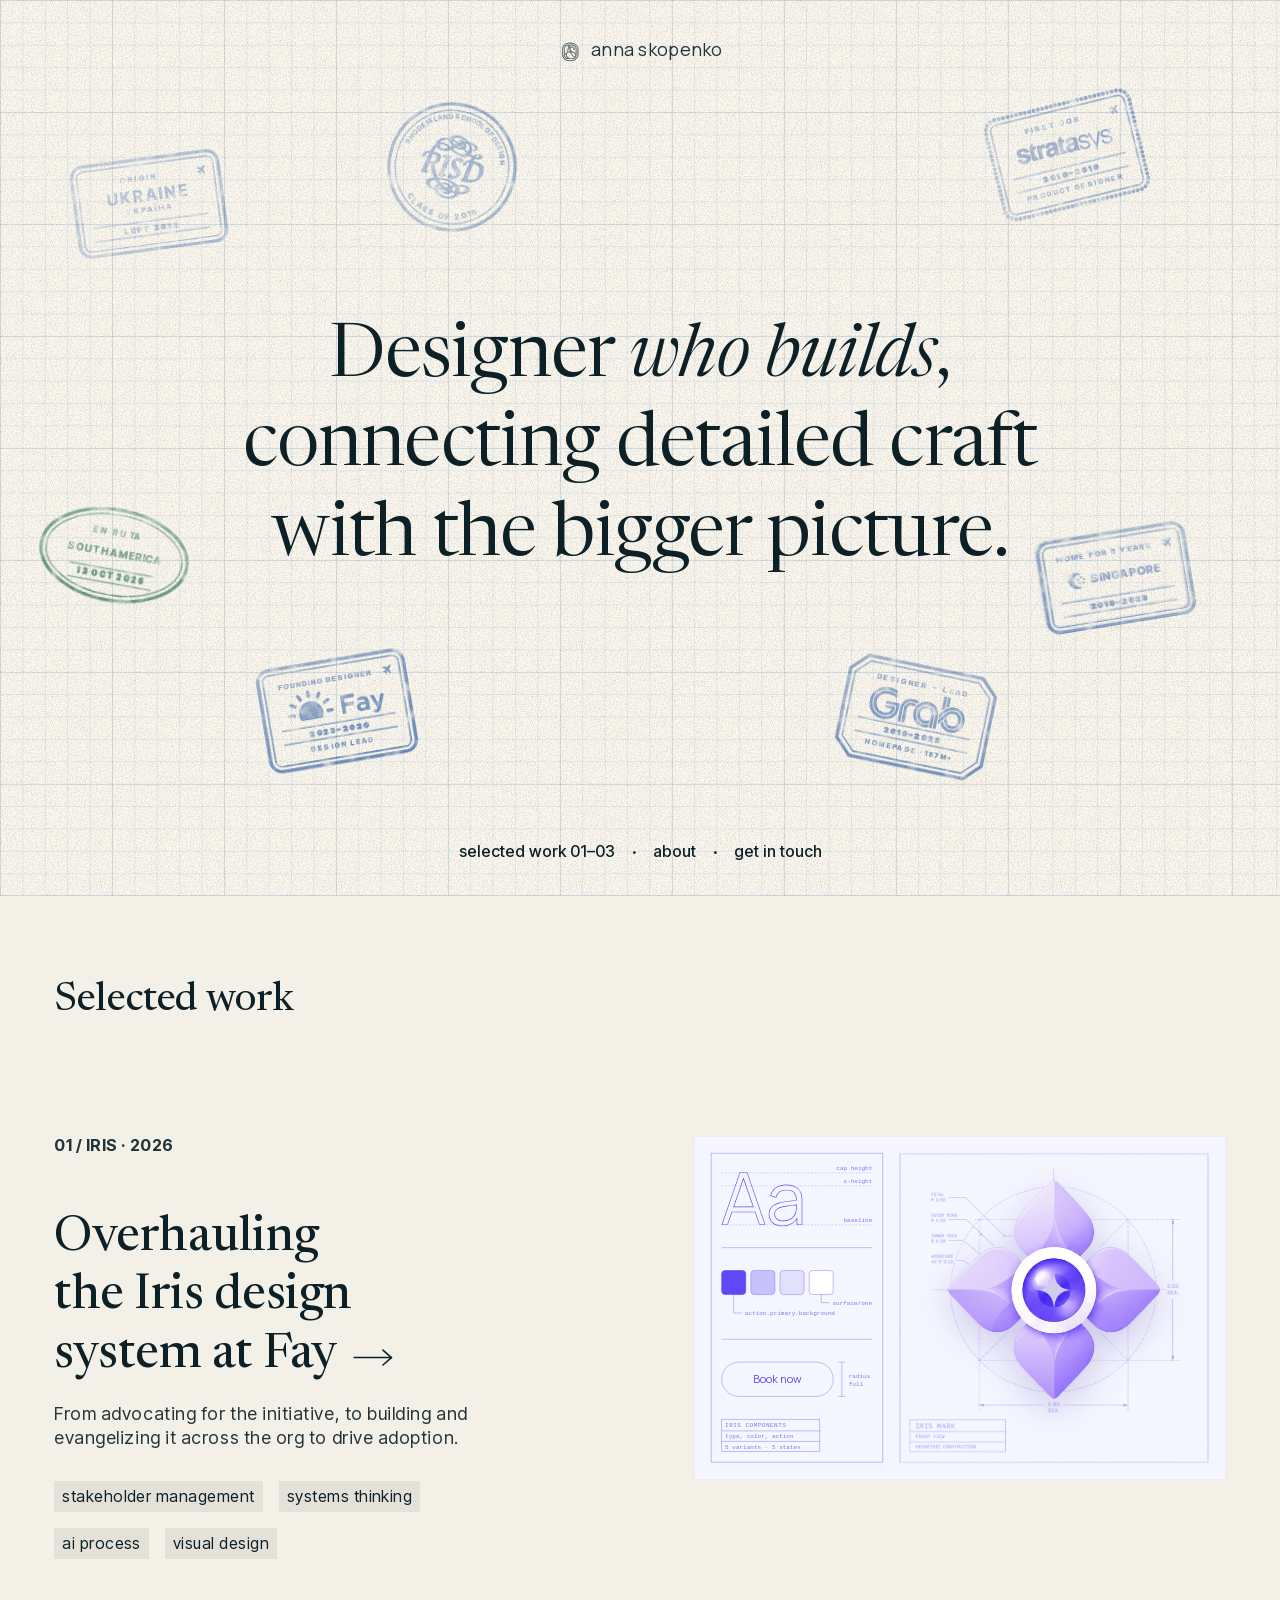
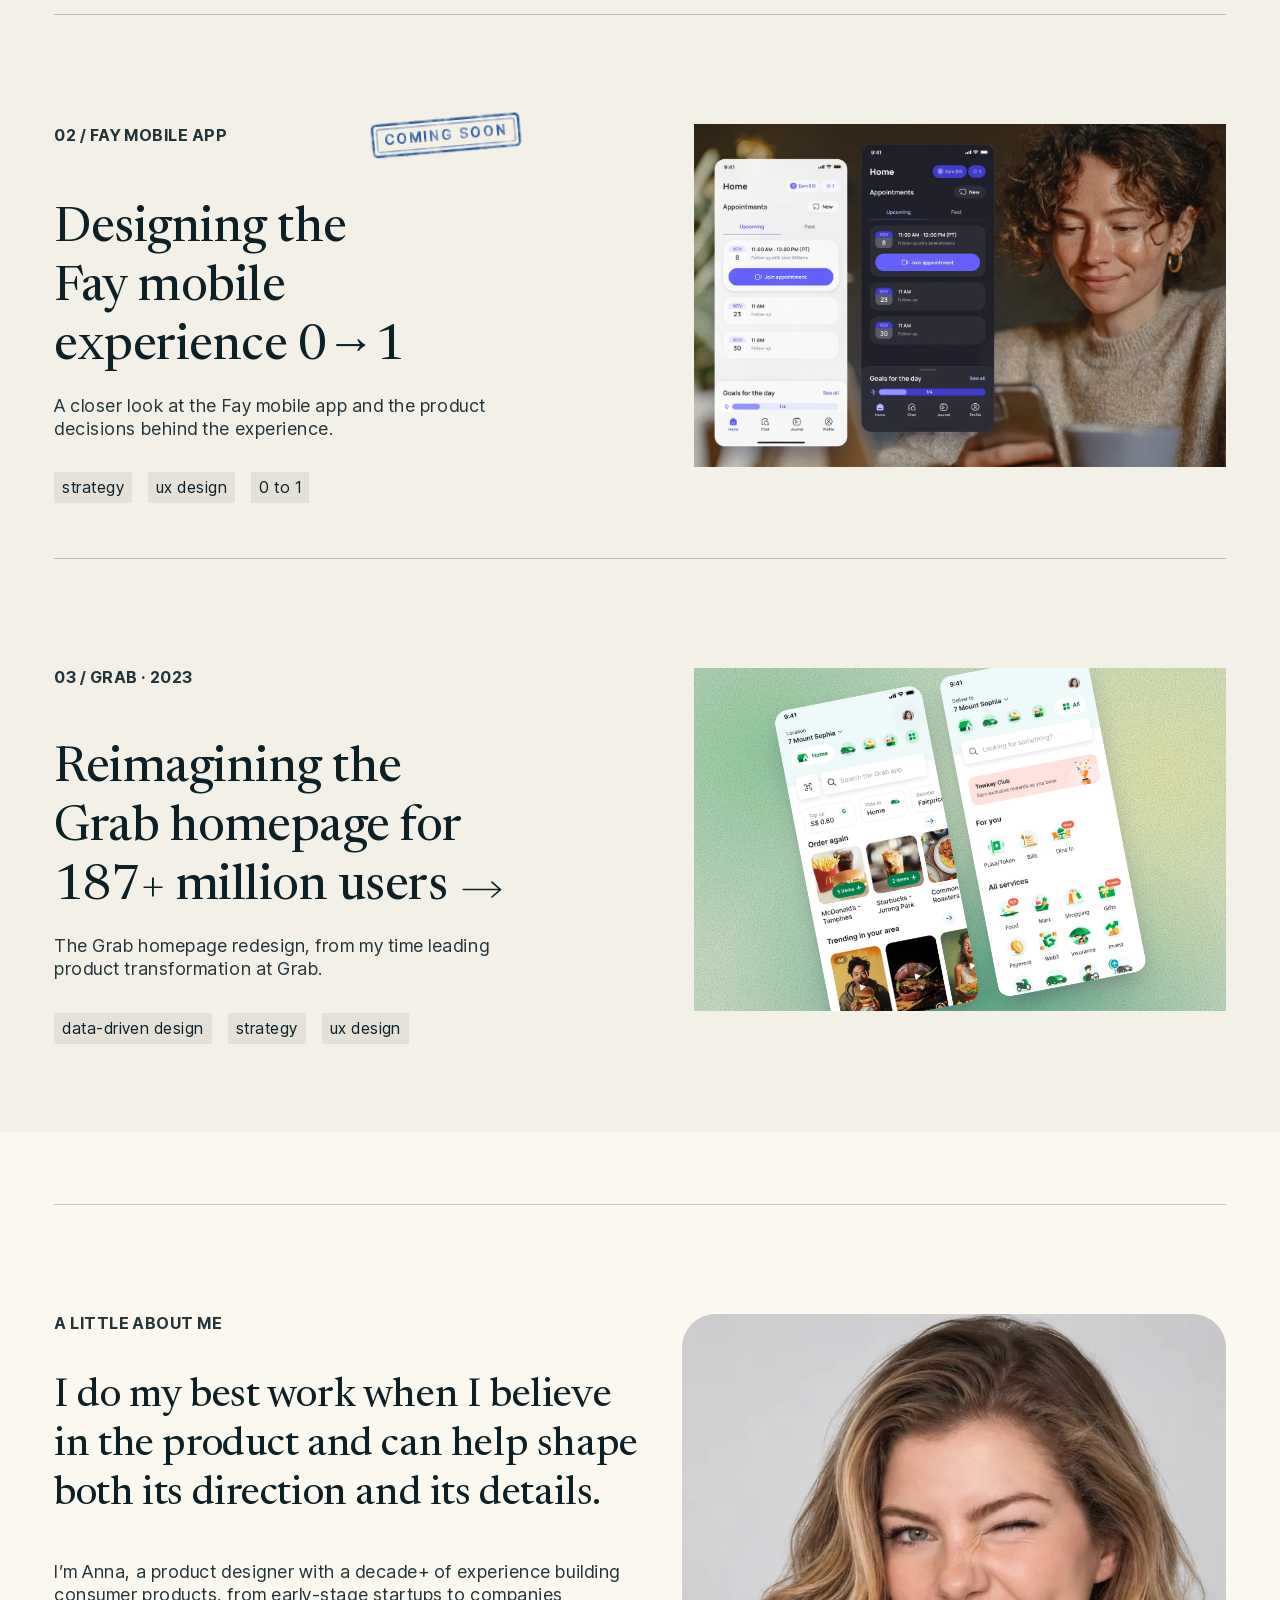
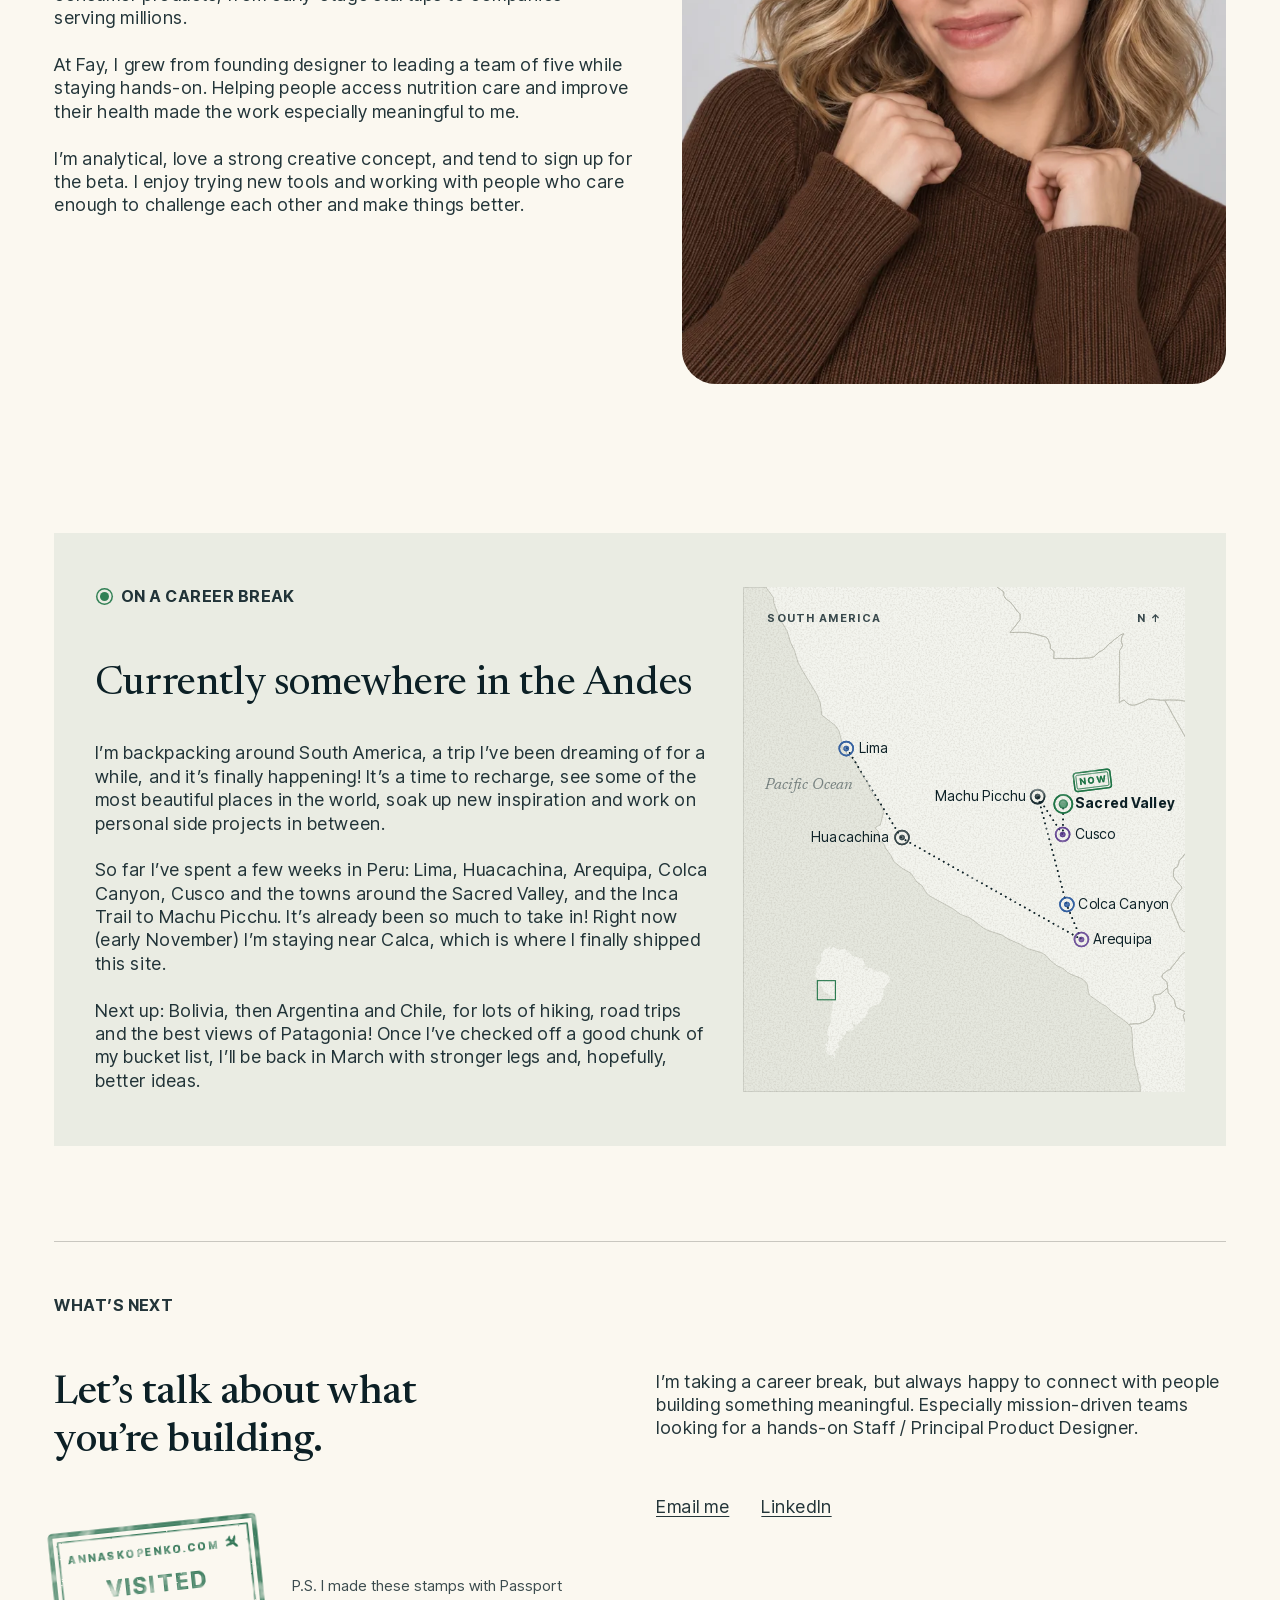
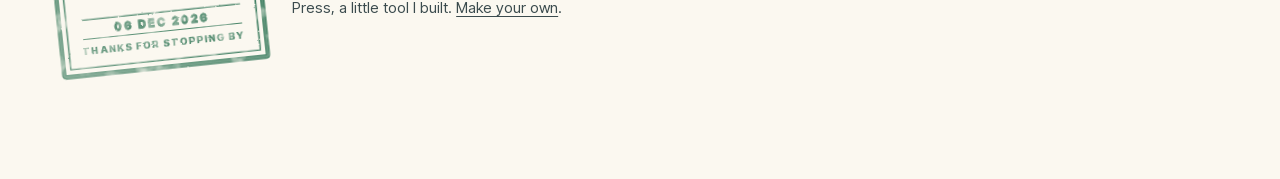
==== index.html @ 6eef1308 "Trip map: stamped stops and a NOW stamp Each stop is a ring-and-dot stamp in the stamp-pad inks, the" ====
<!doctype html>
<html lang="en">
<head>
  <meta charset="utf-8">
  <meta name="viewport" content="width=device-width, initial-scale=1">
  <title>Anna Skopenko — Designer who builds</title>
  <meta name="description" content="Anna Skopenko, a product designer who builds, connecting detailed craft with the bigger picture.">
  <link rel="canonical" href="https://annaskopenko.com/">
  <meta property="og:type" content="website">
  <meta property="og:url" content="https://annaskopenko.com/">
  <meta property="og:title" content="Anna Skopenko — Designer who builds">
  <meta property="og:description" content="Anna Skopenko, a product designer who builds, connecting detailed craft with the bigger picture.">
  <meta property="og:image" content="https://annaskopenko.com/og.png">
  <meta property="og:image:width" content="1200">
  <meta property="og:image:height" content="630">
  <meta property="og:image:alt" content="The headline “Designer who builds, connecting detailed craft with the bigger picture” on grid paper, surrounded by passport stamps.">
  <meta name="twitter:card" content="summary_large_image">
  <link rel="preload" href="fonts/newsreader-latin.woff2" as="font" type="font/woff2" crossorigin>
  <link rel="preload" href="fonts/newsreader-italic-latin.woff2" as="font" type="font/woff2" crossorigin>
  <link rel="preload" href="fonts/manrope-400-latin.woff2" as="font" type="font/woff2" crossorigin>
  <!-- Everything the hero's stamps and the wordmark need, asked for at once instead of one after another -->
  <link rel="preload" href="fonts/inter-tight-latin.woff2" as="font" type="font/woff2" crossorigin>
  <link rel="preload" href="fonts/inter-tight-cyrillic.woff2" as="font" type="font/woff2" crossorigin><!-- the Ukraine stamp lands first -->
  <link rel="modulepreload" href="journey.js">
  <link rel="modulepreload" href="stamp-render.js">
  <link rel="modulepreload" href="wordmark.js">
  <link rel="modulepreload" href="monogram.js">
  <link rel="modulepreload" href="ink.js">
  <link rel="preload" href="data/stamps.config.json" as="fetch" crossorigin>
  <link rel="preload" href="data/wordmark.config.json" as="fetch" crossorigin>
  <link rel="preload" href="assets/logos/risd.svg" as="fetch" crossorigin>
  <link rel="preload" href="assets/logos/stratasys.svg" as="fetch" crossorigin>
  <link rel="preload" href="assets/logos/grab.svg" as="fetch" crossorigin>
  <link rel="preload" href="assets/logos/fay.svg" as="fetch" crossorigin>
  <link rel="icon" href="favicon.svg" type="image/svg+xml">
  <link rel="stylesheet" href="styles.css">
</head>
<body>
  <a class="skip-link" href="#work">Skip to work</a>

  <div class="dock" data-dock inert>
    <div class="container dock-inner">
      <a class="dock-name" href="#top" data-wordmark="0.78">anna skopenko</a>
      <nav aria-label="Sections">
        <ul class="dock-nav">
          <li><a href="#work"><span class="dock-long">selected </span>work <span class="dock-count" data-count>01 / 03</span></a></li>
          <li><a href="#about">about</a></li>
          <li><a href="#contact">get in touch</a></li>
        </ul>
      </nav>
    </div>
  </div>

  <header class="hero" id="top" data-hero>
    <p class="hero-name" data-wordmark="1">anna skopenko</p>

    <h1 class="hero-headline">Designer <em>who builds</em>, connecting detailed craft with the bigger picture.</h1>

    <div class="stamps" role="group" aria-label="My journey so far"></div>

    <nav class="hero-nav" aria-label="Primary">
      <ul>
        <li><a href="#work">selected work 01–03</a></li>
        <li><a href="#about">about</a></li>
        <li><a href="#contact">get in touch</a></li>
      </ul>
    </nav>
  </header>

  <main>
    <section class="work container" id="work" aria-labelledby="work-title">
      <h2 class="display" id="work-title">Selected work</h2>

      <article class="case">
        <div class="case-meta">
          <div class="case-status">
            <p class="eyebrow">01 / Iris · 2026</p>          </div>
          <div class="case-body">
            <h3 class="display case-title"><a href="work/iris.html">Overhauling the Iris design system at Fay<svg class="case-arrow" viewBox="0 0 38 18" aria-hidden="true"><path class="case-arrow-shaft" d="M1 9h35"/><path class="case-arrow-head" d="M28 2l8 7-8 7"/></svg></a></h3>
            <p class="lede">From advocating for the initiative, to building and evangelizing it across the org to drive adoption.</p>
            <ul class="tags">
              <li class="tag">stakeholder management</li>
              <li class="tag">systems thinking</li>
              <li class="tag">ai process</li>
              <li class="tag">visual design</li>
            </ul>
          </div>
        </div>
        <div class="case-media case-media--iris">
          <svg class="iris-sheet-left" viewBox="0 0 620 400" aria-hidden="true">
            <rect class="l" x="20" y="20" width="200" height="360"/>
            <text class="aa" x="31.25" y="103.5">Aa</text>
            <path class="d" d="M32.25 43H207.75M32.25 58.1H207.75M32.25 103.5H207.75"/>
            <text class="n" x="207.75" y="40" text-anchor="end">cap height</text>
            <text class="n" x="207.75" y="55.1" text-anchor="end">x-height</text>
            <text class="n" x="207.75" y="100.5" text-anchor="end">baseline</text>
            <path class="l" d="M32.25 130.12H207.75"/>
            <rect class="l fill" x="32.25" y="156.74" width="28" height="28" rx="4"/>
            <rect class="l t2" x="66.25" y="156.74" width="28" height="28" rx="4"/>
            <rect class="l t3" x="100.25" y="156.74" width="28" height="28" rx="4"/>
            <rect class="l paper" x="134.25" y="156.74" width="28" height="28" rx="4"/>
            <path class="l" d="M46.25 184.74V206.24H56.25M148.25 184.74V194.24H158.25"/>
            <text class="n" x="161.25" y="196.74">surface/one</text>
            <text class="n" x="59.25" y="208.74">action.primary.background</text>
            <path class="l" d="M32.25 236.86H207.75"/>
            <rect class="l" x="32.25" y="263.48" width="130.0" height="40" rx="20"/>
            <text class="b" x="97.25" y="287.98" text-anchor="middle">Book now</text>
            <path class="l" d="M168.25 263.48h8M168.25 303.48h8M172.25 263.48v40"/>
            <text class="n" x="180.25" y="281.48">radius</text>
            <text class="n" x="180.25" y="291.48">full</text>
            <rect class="l" x="32.25" y="330.08" width="114.31" height="37.67"/>
            <path class="l" d="M32.25 343.63h114.31M32.25 355.88h114.31"/>
            <text class="n cap" x="36.25" y="339.43">Iris components</text>
            <text class="n" x="36.25" y="352.38">type, color, action</text>
            <text class="n" x="36.25" y="364.25">5 variants · 5 states</text>
          </svg>
          <div class="iris-sheet">
            <div class="iris-blueprint"></div>
            <img class="iris-mark" src="assets/work/iris-mark-3d.webp" alt="The Iris mark on its construction drawing, beside a sheet of its type, tokens and button" loading="lazy">
          </div>
        </div>
      </article>

      <article class="case">
        <div class="case-meta">
          <div class="case-status">
            <p class="eyebrow">02 / Fay mobile app</p>
            <svg class="soon" viewBox="0 0 250 58" role="img" aria-label="Coming soon"><g filter="url(#ink-1)" fill="none" stroke="currentColor"><rect x="3" y="3" width="244" height="52" rx="6" stroke-width="4"/><rect x="10" y="10" width="230" height="38" rx="3" stroke-width="1.4"/><text x="125" y="37" text-anchor="middle" fill="currentColor" stroke="none">COMING SOON</text></g></svg>
          </div>
          <div class="case-body">
            <h3 class="display case-title">Designing the Fay mobile experience 0→1</h3>
            <p class="lede">A closer look at the Fay mobile app and the product decisions behind the experience.</p>
            <ul class="tags">
              <li class="tag">strategy</li>
              <li class="tag">ux design</li>
              <li class="tag">0 to 1</li>
            </ul>
          </div>
        </div>
        <div class="case-media case-media--fay">
          <img class="tile-photo" src="assets/work/fay-thumb.webp" width="1480" height="955" alt="Fay's home screen in light and dark mode, beside a woman smiling at her phone" loading="lazy">
        </div>
      </article>

      <article class="case">
        <div class="case-meta">
          <div class="case-status">
            <p class="eyebrow">03 / Grab · 2023</p>          </div>
          <div class="case-body">
            <h3 class="display case-title"><a href="work/grab.html">Reimagining the Grab homepage for 187+ million&nbsp;users<svg class="case-arrow" viewBox="0 0 38 18" aria-hidden="true"><path class="case-arrow-shaft" d="M1 9h35"/><path class="case-arrow-head" d="M28 2l8 7-8 7"/></svg></a></h3>
            <p class="lede">The Grab homepage redesign, from my time leading product transformation at Grab.</p>
            <ul class="tags">
              <li class="tag">data-driven design</li>
              <li class="tag">strategy</li>
              <li class="tag">ux design</li>
            </ul>
          </div>
        </div>
        <a class="case-media case-media--grab" href="work/grab.html" tabindex="-1" aria-hidden="true">
          <div class="tile-phones">
            <img class="tile-phone" src="assets/work/grab-1.webp" alt="" loading="lazy">
            <img class="tile-phone" src="assets/work/grab-2.webp" alt="" loading="lazy">
          </div>
        </a>
      </article>
    </section>

    <section class="about container" id="about" aria-labelledby="about-title">
      <div class="about-intro">
        <div class="about-copy">
          <p class="eyebrow">A little about me</p>
          <h2 class="display" id="about-title">I do my best work when I believe in the product and can help shape both its direction and its details.</h2>
          <div class="lede">
            <p>I’m Anna, a product designer with a decade+ of experience building consumer products, from early-stage startups to companies serving millions.</p>
            <p>At Fay, I grew from founding designer to leading a team of five while staying hands-on. Helping people access nutrition care and improve their health made the work especially meaningful to me.</p>
            <p>I’m analytical, love a strong creative concept, and tend to sign up for the beta. I enjoy trying new tools and working with people who care enough to challenge each other and make things better.</p>
          </div>
        </div>
        <div class="portrait"><img src="assets/work/portrait.webp" alt="Anna Skopenko" loading="lazy"></div>
      </div>

      <div class="away">
        <div class="away-copy">
          <p class="eyebrow eyebrow--status">On a career break</p>
          <div class="case-body">
            <h2 class="display">Currently somewhere in the Andes</h2>
            <div class="lede">
              <p>I’m backpacking around South America, a trip I’ve been dreaming of for a while, and it’s finally happening! It’s a time to recharge, see some of the most beautiful places in the world, soak up new inspiration and work on personal side projects in between.</p>
              <p>So far I’ve spent a few weeks in Peru: Lima, Huacachina, Arequipa, Colca Canyon, Cusco and the towns around the Sacred Valley, and the Inca Trail to Machu Picchu. It’s already been so much to take in! Right now (early November) I’m staying near Calca, which is where I finally shipped this site.</p>
              <p>Next up: Bolivia, then Argentina and Chile, for lots of hiking, road trips and the best views of Patagonia! Once I’ve checked off a good chunk of my bucket list, I’ll be back in March with stronger legs and, hopefully, better ideas.</p>
            </div>
          </div>
        </div>
        <div class="away-map-wrap">
        <p class="map-header" aria-hidden="true"><span>South America</span><span>N ↑</span></p>
        <!-- map -->
        <svg class="away-map" viewBox="0 0 442 470" preserveAspectRatio="xMidYMid slice" role="img" aria-label="Map of southern Peru showing the route so far: Lima, Huacachina, Arequipa, Colca Canyon, Machu Picchu, Cusco, Sacred Valley. Sacred Valley is the current stop.">
          <defs><filter id="map-ink" x="-8%" y="-8%" width="116%" height="116%" color-interpolation-filters="sRGB">
            <feTurbulence type="fractalNoise" baseFrequency="0.9" numOctaves="2" seed="7" result="grain"/>
            <feDisplacementMap in="SourceGraphic" in2="grain" scale="0.88" xChannelSelector="R" yChannelSelector="G" result="rough"/>
            <feMorphology in="rough" operator="erode" radius="0.8" result="inner"/>
            <feComposite in="rough" in2="inner" operator="out" result="rim"/>
            <feComponentTransfer in="rough" result="body"><feFuncA type="linear" slope="0.82"/></feComponentTransfer>
            <feMerge result="inked"><feMergeNode in="body"/><feMergeNode in="rim"/></feMerge>
            <feTurbulence type="fractalNoise" baseFrequency="0.05" numOctaves="3" seed="31" result="blotch"/>
            <feComponentTransfer in="blotch" result="coverage"><feFuncA type="linear" slope="-1.72" intercept="1.92"/></feComponentTransfer>
            <feComposite in="inked" in2="coverage" operator="in"/>
          </filter></defs>
          <path class="map-land" d="M392.4 -169.1L287.7 -137.5L266.7 -78.0L265.2 -75.6L262.6 -74.0L259.3 -73.5L252.3 -69.2L244.6 -63.0L242.0 -60.1L241.3 -57.3L240.2 -52.9L240.7 -50.7L242.0 -49.1L243.5 -45.4L243.6 -43.5L242.4 -42.4L240.2 -42.2L238.3 -41.9L236.7 -40.9L235.3 -41.2L233.9 -40.7L233.9 -39.1L234.3 -37.3L234.2 -35.5L233.2 -34.3L232.5 -33.5L233.2 -32.2L234.6 -31.2L236.6 -29.4L239.6 -26.0L241.7 -25.4L243.6 -24.2L243.8 -22.3L243.2 -20.4L241.5 -19.6L241.3 -17.9L243.6 -15.9L245.0 -14.5L246.6 -12.3L247.9 -9.4L247.9 -7.5L249.5 -5.1L250.3 -3.1L250.3 -1.2L252.7 0.7L254.9 2.2L256.3 3.4L257.9 4.3L258.1 5.7L258.0 7.8L260.2 11.4L264.2 14.1L267.3 18.0L269.3 20.8L273.1 25.3L273.3 30.4L268.6 36.4L263.8 42.4L271.6 42.2L279.5 42.3L287.8 44.0L293.4 45.6L296.7 46.4L299.1 48.3L300.2 51.2L301.3 53.6L301.4 57.2L304.9 60.0L304.7 62.7L304.5 66.6L306.1 66.6L316.2 66.6L327.3 66.6L337.9 65.9L341.9 65.0L346.8 60.4L349.8 59.0L352.6 56.8L356.0 52.9L358.7 51.1L361.0 48.9L364.3 46.7L365.8 45.1L366.9 44.5L369.6 43.4L368.4 45.6L367.6 47.8L367.3 50.9L368.6 54.3L367.5 56.9L365.8 59.2L365.8 65.2L365.8 73.8L365.8 81.2L365.6 90.3L365.6 100.8L365.6 107.7L367.5 106.3L369.9 105.1L373.2 108.3L375.5 109.7L377.4 109.9L379.6 109.9L382.3 109.2L388.4 106.6L392.6 104.3L397.4 104.5L404.0 105.4L407.7 105.3L412.7 114.2L416.2 120.6L420.4 128.0L423.8 134.0L428.8 143.0L433.3 150.8L437.8 159.2L443.1 168.6L441.5 171.0L440.1 172.9L440.2 176.2L438.1 177.9L435.9 179.0L433.3 181.6L431.5 184.1L431.4 187.4L431.8 204.6L431.4 209.3L430.0 213.2L428.5 215.3L427.7 216.9L429.8 220.8L431.7 228.8L433.1 230.4L435.0 233.6L435.8 236.8L435.4 237.9L431.8 239.4L430.5 240.7L430.1 245.2L428.5 246.8L426.0 249.1L424.3 251.5L422.8 253.2L421.4 254.2L420.7 257.2L419.7 260.3L416.4 262.3L415.9 266.0L415.9 269.2L417.6 272.2L423.3 278.8L423.8 280.3L420.5 284.3L418.7 287.0L414.1 295.3L414.0 296.8L415.1 300.7L422.1 317.6L423.3 319.0L425.4 320.6L428.8 320.4L434.1 322.2L436.7 324.3L436.9 325.4L436.4 326.0L433.5 327.4L430.4 329.2L429.4 331.0L429.1 333.7L429.8 337.7L428.5 339.1L425.4 340.7L422.8 342.9L420.1 346.7L415.5 352.5L414.0 354.0L413.3 356.0L410.7 356.6L405.9 360.5L405.2 362.5L405.9 364.4L408.3 366.0L410.0 368.3L410.4 371.2L410.4 373.0L407.4 375.8L403.6 378.9L398.7 379.5L396.9 381.1L397.3 384.4L398.8 389.1L398.8 392.8L397.4 397.1L394.0 401.7L388.7 404.8L383.7 406.5L379.9 406.5L376.0 406.8L374.4 407.3L371.6 404.6L358.6 395.3L353.7 390.4L349.2 388.1L338.0 380.2L336.9 377.7L335.6 369.6L334.1 367.3L330.4 364.4L320.6 360.5L317.0 358.5L313.1 355.0L307.4 352.5L301.1 347.3L297.4 343.1L293.3 340.4L280.3 336.6L273.8 332.8L261.7 327.4L256.3 323.9L243.3 319.7L239.5 317.8L226.6 308.0L217.8 304.7L210.5 299.3L188.7 287.5L185.2 283.7L182.0 278.0L177.1 274.5L171.7 266.5L163.6 261.9L155.8 255.7L153.0 250.0L147.9 242.9L146.3 239.0L141.7 235.3L141.4 227.7L138.3 224.2L140.6 222.5L143.0 221.7L146.0 210.0L144.3 204.2L136.3 193.4L133.3 188.3L131.1 181.7L128.0 177.8L123.2 169.6L120.2 162.4L113.7 157.0L112.0 155.1L111.0 152.4L107.5 150.6L107.3 145.0L104.9 134.4L101.3 129.0L88.5 119.1L88.2 115.1L87.2 108.1L84.4 100.6L70.2 77.1L66.5 70.0L63.0 58.6L59.8 52.2L56.2 40.7L51.0 32.0L47.6 24.4L44.0 14.9L43.7 9.9L37.3 1.2L33.8 -6.7L27.9 -13.4L21.9 -18.5L19.3 -22.0L11.0 -39.1L9.9 -44.1L4.1 -53.4L-1.6 -60.2L-5.1 -65.6L-9.7 -70.5L-44.6 -102.7L-13.0 -182.6L16.3 -147.4L58.1 -192.0L163.4 -271.6L187.4 -340.1L249.3 -284.9L309.7 -247.2L385.1 -225.1ZM374.4 407.3L376.0 406.8L379.9 406.5L383.7 406.5L388.7 404.8L394.0 401.7L397.4 397.1L398.8 392.8L398.8 389.1L397.3 384.4L396.9 381.1L398.7 379.5L403.6 378.9L407.4 375.8L410.4 373.0L411.1 377.7L416.6 383.9L418.3 390.9L419.5 391.8L427.0 395.3L427.1 396.1L426.0 397.4L425.0 399.1L425.7 401.5L427.0 404.8L427.5 407.8L428.3 410.9L429.1 415.7L429.7 420.0L431.5 426.4L431.9 430.4L431.9 432.8L433.4 435.1L436.2 437.9L440.2 440.7L443.4 444.0L445.7 446.2L448.7 448.0L450.8 449.7L451.6 450.8L451.9 451.7L451.1 452.7L447.5 457.0L442.6 463.5L442.6 464.3L447.4 469.0L448.1 471.0L448.1 473.6L446.5 476.8L441.5 477.7L440.4 478.6L440.2 479.7L441.4 481.0L441.2 484.2L443.1 487.6L442.1 488.7L440.2 490.4L440.2 492.0L440.8 493.6L442.8 495.1L450.5 500.0L451.1 500.6L450.9 501.1L448.0 504.3L447.6 506.3L447.8 509.7L448.2 511.8L449.2 512.6L453.1 513.7L457.9 521.1L462.5 528.0L462.5 534.1L462.9 541.0L465.9 546.5L502.2 590.2L450.1 709.5L413.4 809.6L377.3 920.3L390.1 1001.3L377.6 1084.6L343.8 1163.1L331.2 1271.4L316.1 1348.9L315.5 1432.5L319.2 1493.5L315.5 1586.2L253.0 1675.9L299.8 1750.6L400.4 1802.9L315.7 1843.4L293.8 1815.5L262.6 1811.2L246.4 1785.4L292.4 1772.6L227.6 1749.4L247.8 1726.2L234.3 1684.0L227.3 1639.5L217.5 1614.4L212.2 1573.3L190.2 1532.0L235.3 1539.2L274.4 1513.3L281.1 1394.3L274.0 1353.9L253.7 1211.9L312.1 1058.7L331.8 836.7L370.9 643.7L385.8 541.9L387.6 535.9L387.9 530.4L387.6 526.1L383.3 504.6L383.3 496.6L385.1 484.3L385.1 467.0L384.9 462.9L383.2 459.1L382.7 454.0L380.1 445.0L377.7 427.1L377.7 417.5L376.7 409.5L374.4 407.3ZM514.9 -392.1L609.6 -401.5L619.9 -484.8L674.1 -489.0L759.1 -554.2L797.8 -514.8L800.5 -417.4L857.6 -406.0L925.1 -420.9L981.0 -445.9L1037.8 -435.8L1099.9 -483.2L1165.5 -416.9L1107.0 -288.2L1173.4 -263.6L1246.9 -292.0L1310.2 -310.3L1398.1 -266.9L1417.5 -237.6L1595.6 -217.3L1783.3 -56.1L1691.8 110.0L1618.6 203.9L1594.0 403.5L1501.3 591.2L1407.0 597.7L1255.0 696.2L1239.5 763.3L1104.7 957.6L1132.3 884.9L1074.2 1016.9L1016.4 959.3L941.8 912.6L945.2 823.2L998.9 782.4L1020.5 701.5L982.3 638.3L949.6 569.2L867.3 558.6L866.3 496.3L886.7 402.0L778.7 300.8L704.4 198.8L597.8 150.5L576.8 76.7L520.7 65.4L505.6 77.4L502.5 79.1L498.9 79.3L496.8 81.0L493.5 82.3L486.9 87.1L483.5 90.9L481.3 94.3L478.8 94.4L476.9 93.5L470.6 93.9L467.5 95.2L464.1 98.5L459.8 104.5L457.9 106.2L454.5 108.1L450.5 109.5L445.7 111.7L443.4 111.9L441.5 112.2L439.8 111.3L439.2 109.0L436.7 107.7L430.7 107.0L421.7 105.4L412.4 105.1L407.7 105.3L404.0 105.4L397.4 104.5L392.6 104.3L388.4 106.6L382.3 109.2L379.6 109.9L377.4 109.9L375.5 109.7L373.2 108.3L369.9 105.1L367.5 106.3L365.6 107.7L365.6 100.8L365.6 90.3L365.8 81.2L365.8 73.8L365.8 65.2L365.8 59.2L367.5 56.9L368.6 54.3L367.3 50.9L367.6 47.8L368.4 45.6L369.6 43.4L366.9 44.5L365.8 45.1L364.3 46.7L361.0 48.9L358.7 51.1L356.0 52.9L352.6 56.8L349.8 59.0L346.8 60.4L341.9 65.0L337.9 65.9L327.3 66.6L316.2 66.6L306.1 66.6L304.5 66.6L304.7 62.7L304.9 60.0L301.4 57.2L301.3 53.6L300.2 51.2L299.1 48.3L296.7 46.4L293.4 45.6L287.8 44.0L279.5 42.3L271.6 42.2L263.8 42.4L268.6 36.4L273.3 30.4L273.1 25.3L269.3 20.8L267.3 18.0L264.2 14.1L260.2 11.4L258.0 7.8L258.1 5.7L257.9 4.3L256.3 3.4L254.9 2.2L252.7 0.7L250.3 -1.2L250.3 -3.1L249.5 -5.1L247.9 -7.5L247.9 -9.4L246.6 -12.3L245.0 -14.5L243.6 -15.9L241.3 -17.9L241.5 -19.6L243.2 -20.4L243.8 -22.3L243.6 -24.2L241.7 -25.4L239.6 -26.0L236.6 -29.4L234.6 -31.2L233.2 -32.2L232.5 -33.5L233.2 -34.3L234.2 -35.5L234.3 -37.3L233.9 -39.1L233.9 -40.7L235.3 -41.2L236.7 -40.9L238.3 -41.9L240.2 -42.2L242.4 -42.4L243.6 -43.5L243.5 -45.4L242.0 -49.1L240.7 -50.7L240.2 -52.9L241.3 -57.3L242.0 -60.1L244.6 -63.0L252.3 -69.2L259.3 -73.5L262.6 -74.0L265.2 -75.6L266.7 -78.0L342.0 -162.9L414.1 -291.2L391.6 -366.1L420.4 -383.7L461.9 -414.7ZM410.4 373.0L410.4 371.2L410.0 368.3L408.3 366.0L405.9 364.4L405.2 362.5L405.9 360.5L410.7 356.6L413.3 356.0L414.0 354.0L415.5 352.5L420.1 346.7L422.8 342.9L425.4 340.7L428.5 339.1L429.8 337.7L429.1 333.7L429.4 331.0L430.4 329.2L433.5 327.4L436.4 326.0L436.9 325.4L436.7 324.3L434.1 322.2L428.8 320.4L425.4 320.6L423.3 319.0L422.1 317.6L415.1 300.7L414.0 296.8L414.1 295.3L418.7 287.0L420.5 284.3L423.8 280.3L423.3 278.8L417.6 272.2L415.9 269.2L415.9 266.0L416.4 262.3L419.7 260.3L420.7 257.2L421.4 254.2L422.8 253.2L424.3 251.5L426.0 249.1L428.5 246.8L430.1 245.2L430.5 240.7L431.8 239.4L435.4 237.9L435.8 236.8L435.0 233.6L433.1 230.4L431.7 228.8L429.8 220.8L427.7 216.9L428.5 215.3L430.0 213.2L431.4 209.3L431.8 204.6L431.4 187.4L431.5 184.1L433.3 181.6L435.9 179.0L438.1 177.9L440.2 176.2L440.1 172.9L441.5 171.0L443.1 168.6L437.8 159.2L433.3 150.8L428.8 143.0L423.8 134.0L420.4 128.0L416.2 120.6L412.7 114.2L407.7 105.3L412.4 105.1L421.7 105.4L430.7 107.0L436.7 107.7L439.2 109.0L439.8 111.3L441.5 112.2L443.4 111.9L445.7 111.7L450.5 109.5L454.5 108.1L457.9 106.2L459.8 104.5L464.1 98.5L467.5 95.2L470.6 93.9L476.9 93.5L478.8 94.4L481.3 94.3L483.5 90.9L486.9 87.1L493.5 82.3L496.8 81.0L498.9 79.3L502.5 79.1L505.6 77.4L520.7 65.4L576.8 76.7L597.8 150.5L704.4 198.8L778.7 300.8L886.7 402.0L805.7 446.0L632.0 557.8L529.6 563.1L465.9 546.5L462.9 541.0L462.5 534.1L462.5 528.0L457.9 521.1L453.1 513.7L449.2 512.6L448.2 511.8L447.8 509.7L447.6 506.3L448.0 504.3L450.9 501.1L451.1 500.6L450.5 500.0L442.8 495.1L440.8 493.6L440.2 492.0L440.2 490.4L442.1 488.7L443.1 487.6L441.2 484.2L441.4 481.0L440.2 479.7L440.4 478.6L441.5 477.7L446.5 476.8L448.1 473.6L448.1 471.0L447.4 469.0L442.6 464.3L442.6 463.5L447.5 457.0L451.1 452.7L451.9 451.7L451.6 450.8L450.8 449.7L448.7 448.0L445.7 446.2L443.4 444.0L440.2 440.7L436.2 437.9L433.4 435.1L431.9 432.8L431.9 430.4L431.5 426.4L429.7 420.0L429.1 415.7L428.3 410.9L427.5 407.8L427.0 404.8L425.7 401.5L425.0 399.1L426.0 397.4L427.1 396.1L427.0 395.3L419.5 391.8L418.3 390.9L416.6 383.9L411.1 377.7L410.4 373.0Z"/>
          <polyline class="map-route" points="112.0,150.1 162.7,233.5 330.0,327.9 316.5,295.6 290.0,195.5 313.0,230.6 313.4,202.0" filter="url(#map-ink)"/>
          <g class="map-pin map-pin--blue" filter="url(#map-ink)" opacity="0.89" transform="translate(-0.6 0.3)"><circle cx="112.0" cy="150.1" r="6.5"/><circle cx="112.0" cy="150.1" r="2.6"/></g><text x="123.0" y="154.1" class="map-stop">Lima</text><g class="map-pin map-pin--navy" filter="url(#map-ink)" opacity="0.82" transform="translate(0.6 -0.3)"><circle cx="162.7" cy="233.5" r="6.5"/><circle cx="162.7" cy="233.5" r="2.6"/></g><text x="151.7" y="237.5" class="map-stop" text-anchor="end">Huacachina</text><g class="map-pin map-pin--violet" filter="url(#map-ink)" opacity="0.83" transform="translate(0.3 0.2)"><circle cx="330.0" cy="327.9" r="6.5"/><circle cx="330.0" cy="327.9" r="2.6"/></g><text x="341.0" y="331.9" class="map-stop">Arequipa</text><g class="map-pin map-pin--blue" filter="url(#map-ink)" opacity="0.91" transform="translate(0.3 -0.1)"><circle cx="316.5" cy="295.6" r="6.5"/><circle cx="316.5" cy="295.6" r="2.6"/></g><text x="327.5" y="299.6" class="map-stop">Colca Canyon</text><g class="map-pin map-pin--navy" filter="url(#map-ink)" opacity="0.93" transform="translate(-0.5 -0.4)"><circle cx="290.0" cy="195.5" r="6.5"/><circle cx="290.0" cy="195.5" r="2.6"/></g><text x="279.0" y="199.5" class="map-stop" text-anchor="end">Machu Picchu</text><g class="map-pin map-pin--violet" filter="url(#map-ink)" opacity="0.92" transform="translate(-0.2 -0.3)"><circle cx="313.0" cy="230.6" r="6.5"/><circle cx="313.0" cy="230.6" r="2.6"/></g><text x="324.0" y="234.6" class="map-stop">Cusco</text><g class="map-pin map-pin--now" filter="url(#map-ink)"><circle cx="313.4" cy="202.0" r="8.5"/><circle cx="313.4" cy="202.0" r="4.2"/></g><text x="324.4" y="206.0" class="map-stop map-stop--now">Sacred Valley</text><g class="map-now-stamp" filter="url(#map-ink)"><g transform="translate(323.4 171.4) rotate(-7 17.1 8.6)"><rect x="2.2" y="2.2" width="29.8" height="12.8" rx="1.2" class="map-now-stamp-inner"/><rect width="34.2" height="17.2" rx="2.5"/><text x="5" y="11.8">NOW</text></g></g>
          <text x="36" y="188.1" class="map-ocean">Pacific Ocean</text>
          <path class="map-locator" d="M114.4 340.0L113.6 341.2L113.8 342.2L113.0 342.8L112.4 343.9L113.4 345.8L112.1 346.6L110.1 347.7L108.3 347.2L107.1 346.7L108.3 349.3L109.0 350.0L107.6 351.0L106.3 352.1L105.3 352.1L103.9 350.7L103.3 349.3L103.3 348.1L102.7 346.5L103.1 344.1L100.7 343.7L99.1 342.5L96.9 342.4L95.6 341.3L95.1 339.1L94.6 338.5L96.3 335.3L96.4 335.3L96.6 337.3L96.9 339.3L97.1 337.0L99.3 335.4L99.2 334.5L100.8 335.5L103.0 337.0L106.8 337.7L108.6 336.7L110.3 336.9L110.5 337.6L111.1 338.0L111.7 338.3L113.2 338.8L112.1 340.0ZM124.4 405.6L121.6 407.4L117.7 406.8L117.2 404.6L117.1 402.8L117.6 401.5L118.0 400.1L120.3 400.9L120.9 401.2L121.9 401.8L123.8 403.0L124.3 404.5ZM123.2 345.0L122.8 346.6L123.4 347.7L122.6 349.7L122.0 349.3L120.6 349.4L120.5 350.0L119.5 350.2L118.8 349.2L118.5 348.4L117.9 347.8L117.6 346.2L118.3 345.5L118.5 345.0L120.5 344.3L123.4 344.4ZM99.4 359.9L98.3 359.7L96.4 360.4L95.0 361.5L94.6 363.3L93.7 364.6L93.4 365.1L93.9 365.8L94.4 366.7L95.8 368.0L97.5 368.8L98.5 368.1L98.5 370.3L100.3 370.9L100.9 373.2L101.0 375.3L100.3 376.2L100.6 378.4L100.8 379.2L100.1 380.3L99.3 381.7L97.2 380.2L94.2 378.6L90.4 376.0L89.6 373.4L87.9 370.8L86.2 366.7L83.1 363.0L82.6 361.2L83.8 358.6L84.0 359.3L83.6 360.0L84.6 360.2L85.8 361.0L86.3 360.2L86.7 359.0L87.0 358.6L89.3 357.3L91.2 354.7L91.1 353.8L91.6 353.4L92.6 354.0L93.4 355.0L94.3 356.1L94.9 357.0L96.3 356.9L97.5 356.9L99.0 357.3L98.5 359.3ZM117.2 384.6L117.6 385.5L117.6 386.4L117.4 387.4L118.5 387.7L119.8 387.6L120.9 388.3L121.1 389.5L121.6 390.5L123.0 390.6L122.4 394.1L121.3 395.2L120.2 395.7L118.3 395.8L116.9 394.9L117.2 394.0L118.0 393.0L116.6 391.8L112.8 390.0L110.6 388.0L111.4 384.6L116.7 383.8ZM113.3 345.2L112.6 343.1L113.8 342.5L113.5 341.9L114.4 340.6L115.2 340.5L116.5 343.3L118.6 343.7L118.6 345.2L117.7 345.6L117.3 346.8L118.2 348.1L118.6 348.8L119.0 349.5L119.6 350.3L118.4 350.2L117.4 350.9L116.7 351.0L115.9 351.3L114.8 350.4L114.5 348.5L115.1 347.1L114.4 346.3L114.3 345.3ZM122.5 349.7L123.3 348.1L122.9 346.8L122.7 345.5L125.7 345.5L126.5 346.4L126.7 347.2L125.9 348.5L125.1 349.9L124.1 349.8L123.1 349.9ZM91.4 353.5L91.4 354.2L91.0 355.3L88.3 357.6L87.0 358.7L86.6 359.3L86.3 360.4L85.4 361.0L84.2 360.0L83.6 359.8L84.0 359.1L84.1 358.4L84.5 356.6L83.6 357.4L83.1 355.3L83.8 353.5L85.1 351.6L87.3 351.9L88.6 352.8L89.7 352.8L91.4 353.5ZM97.4 334.9L95.2 336.6L94.5 339.0L95.7 340.4L96.0 341.9L98.2 342.3L100.2 343.8L102.6 343.5L102.6 345.1L103.0 347.5L102.9 348.9L103.6 350.0L104.0 351.4L103.1 350.0L102.0 350.3L100.1 350.6L99.8 351.6L100.6 352.0L100.4 352.3L99.6 352.3L99.7 354.0L100.0 354.7L100.1 356.0L99.1 359.6L98.7 358.4L98.6 357.1L97.1 356.8L95.7 357.1L94.6 356.7L94.1 355.7L93.0 354.8L92.2 353.8L91.1 353.3L89.7 352.9L88.4 352.7L87.0 351.8L86.4 350.5L87.3 349.3L87.9 348.6L88.4 347.3L88.3 346.5L88.4 344.3L87.8 342.5L87.9 341.6L88.2 340.3L89.0 340.7L89.0 339.9L90.9 338.0L91.5 336.6L92.8 336.5L95.9 334.8L97.6 334.6ZM98.7 381.8L99.8 380.7L100.7 381.7L101.4 383.2L101.5 384.4L101.6 385.3L102.1 386.8L102.5 388.7L103.3 390.6L101.6 391.9L101.6 393.2L101.8 395.2L100.7 396.3L99.7 397.9L99.5 400.0L98.8 401.2L98.5 402.3L99.0 403.4L99.4 404.9L99.5 406.4L98.8 407.5L98.7 409.0L97.9 409.9L97.6 411.3L98.1 413.2L97.1 414.6L96.8 415.4L96.5 416.3L96.7 418.5L96.1 419.3L96.5 420.7L96.6 421.9L96.9 422.7L97.1 423.8L96.7 425.1L96.5 426.5L95.8 427.9L94.9 429.3L94.1 430.9L95.1 431.8L95.9 432.8L97.2 434.0L100.8 434.4L98.1 435.3L96.2 436.5L96.5 436.3L96.1 435.6L95.0 435.3L97.1 434.9L95.1 435.1L94.5 435.1L93.3 434.9L93.3 434.2L94.9 434.0L95.3 434.6L95.6 433.6L95.4 433.7L93.1 433.5L92.3 432.5L92.5 431.5L93.9 431.8L93.3 431.6L93.1 430.7L93.2 429.9L93.1 429.8L93.1 428.5L93.0 427.8L93.7 427.3L92.4 427.2L92.7 426.7L92.6 426.0L91.0 425.8L91.3 425.3L93.1 424.3L93.5 424.0L93.4 424.7L93.7 425.4L94.0 423.9L94.3 423.1L94.7 421.3L95.2 419.2L95.6 418.4L95.7 417.9L93.7 418.0L93.6 416.1L94.1 412.3L94.6 410.5L95.6 408.1L96.9 405.3L96.8 401.6L97.1 398.1L98.0 395.5L98.6 392.7L98.7 389.8L99.1 387.2L98.9 383.2ZM101.4 435.0L100.1 438.4L98.0 438.2L97.1 437.8L98.3 437.8L98.4 436.8L99.1 437.7L100.6 437.8L99.8 436.4L98.7 436.0L99.0 435.3L100.1 434.7ZM92.6 429.5L92.3 430.9L92.2 430.0L91.0 430.5L91.7 429.7L92.3 428.9ZM99.8 438.5L101.9 439.1L101.7 439.4L100.8 439.0L99.9 439.1L99.5 438.7ZM104.0 351.4L105.9 351.8L107.0 351.4L108.3 350.3L109.0 349.5L108.0 347.9L107.6 346.9L109.3 347.2L110.6 347.0L112.8 346.3L113.3 345.2L114.4 345.4L114.5 346.3L115.1 347.2L114.4 348.7L114.9 350.4L116.0 351.4L116.8 351.0L117.4 350.8L118.5 350.3L119.6 350.3L120.3 349.8L120.9 349.5L122.1 349.5L123.0 349.9L123.9 349.7L125.0 349.9L125.9 348.6L126.7 347.3L127.9 348.5L128.7 350.5L128.9 352.1L127.1 354.1L126.0 355.7L128.1 355.0L129.0 356.3L130.0 357.3L131.8 355.8L132.3 354.5L133.2 354.5L134.2 354.5L135.8 355.2L137.2 355.9L137.4 356.8L137.6 357.3L138.3 357.3L139.6 357.0L142.7 357.8L146.8 359.1L149.9 361.2L152.2 364.2L152.1 366.3L149.9 369.6L148.5 370.8L146.7 373.4L146.0 374.0L146.1 375.1L145.7 380.2L144.7 383.8L142.9 386.7L141.5 388.7L139.6 388.6L138.8 389.0L137.5 389.5L134.5 390.7L132.1 392.7L131.7 392.9L131.4 394.2L131.5 396.5L128.5 401.2L126.4 402.6L128.0 401.5L128.0 400.4L127.5 400.7L126.4 402.1L125.3 404.9L124.3 404.5L123.8 403.0L121.9 401.8L120.9 401.2L120.3 400.9L118.0 400.1L119.7 398.4L120.6 397.3L121.6 396.6L122.4 396.0L123.5 395.4L123.7 393.6L122.8 393.0L122.9 390.7L121.8 390.5L121.1 389.6L120.9 388.4L119.9 387.7L118.7 387.8L117.4 387.5L117.5 386.5L117.5 385.5L117.2 384.7L117.6 383.1L118.2 381.5L116.8 379.8L116.0 378.6L114.0 376.7L113.6 374.7L111.2 373.8L109.8 372.9L108.0 372.7L106.8 371.6L106.4 370.8L106.4 369.2L105.5 368.5L102.9 369.7L101.3 370.5L99.2 370.3L98.4 369.1L98.2 368.1L96.1 368.7L94.7 367.7L94.1 366.3L93.8 365.4L93.4 364.7L93.7 364.0L94.5 362.6L95.4 361.1L97.5 360.1L99.0 360.0L99.8 357.4L100.2 354.8L99.9 354.1L99.4 352.4L100.2 352.2L100.6 352.2L100.1 351.6L99.9 350.6L102.0 350.5L102.8 350.3L103.7 351.4ZM130.0 353.6L131.8 354.0L131.2 355.2L130.4 355.8L128.9 356.0L128.6 355.0L128.7 353.5ZM100.1 380.4L100.6 379.3L100.8 378.4L100.3 376.5L100.9 375.4L100.9 373.4L100.6 371.4L101.3 370.5L102.9 369.7L105.5 368.5L106.4 369.2L106.4 370.8L106.8 371.6L108.0 372.7L109.8 372.9L111.2 373.8L113.6 374.7L114.0 376.7L116.0 378.6L116.8 379.8L118.2 381.5L117.6 383.1L117.2 384.3L111.7 383.8L110.4 387.8L108.5 387.5L107.3 387.7L105.1 387.1L103.9 388.2L102.5 388.6L102.1 386.3L101.2 385.0L101.5 384.2L101.2 383.0L100.6 381.4ZM118.0 400.1L117.6 401.5L117.1 402.8L116.9 404.6L116.6 406.5L118.5 409.4L118.1 412.4L111.1 413.5L111.3 414.7L109.9 417.1L106.8 416.6L107.6 418.8L108.3 418.7L108.2 419.8L107.9 420.0L106.5 422.0L104.6 423.3L103.3 425.5L105.1 427.5L103.7 428.8L101.6 430.8L101.7 431.1L100.4 432.4L100.6 433.4L100.5 434.2L96.1 433.6L95.9 432.1L94.5 431.8L94.1 429.9L95.5 428.8L95.8 427.1L96.6 425.9L96.8 424.5L96.6 423.0L97.6 422.4L96.8 421.3L96.5 420.2L96.2 418.8L96.5 417.5L96.8 415.8L96.8 414.7L97.3 413.6L97.8 412.3L97.5 410.4L98.3 409.6L98.6 408.1L99.1 406.8L99.5 405.4L99.3 404.3L99.0 402.9L98.7 401.6L99.1 400.4L99.4 399.1L100.2 397.0L101.2 395.4L101.5 394.4L101.7 392.3L101.8 391.3L103.6 388.7L104.9 387.5L106.8 387.6L108.0 388.4L110.1 387.4L111.7 389.3L114.2 390.5L117.2 392.0L117.6 393.5L117.1 394.5L116.6 395.2L119.3 395.9L120.8 395.8L121.8 394.9L122.8 393.0L123.7 393.6L123.5 395.4L122.4 396.0L121.6 396.6L120.6 397.3L119.7 398.4L118.0 400.1Z"/>
          <rect class="map-frame" x="84.5" y="366.4" width="16.8" height="17.8"/>
        </svg>
        <!-- /map -->
        </div>
      </div>

      <div class="contact" id="contact">
        <p class="eyebrow">What’s next</p>
        <div class="contact-grid">
          <div class="contact-head">
            <h2 class="display">Let’s talk about what you’re building.</h2>
            <div class="signoff-pair">
              <a class="signoff-stamp" href="https://annalogofdesign.github.io/passport-press/" aria-label="Make your own stamp with Passport Press" data-visit-stamp></a>
              <p class="signoff-ps">P.S. I made these stamps with Passport Press, a little tool I built. <a href="https://annalogofdesign.github.io/passport-press/">Make your own</a>.</p>
            </div>
          </div>
          <div class="contact-side lede">
            <p>I’m taking a career break, but always happy to connect with people building something meaningful. Especially mission-driven teams looking for a hands-on Staff / Principal Product Designer.</p>
            <p class="contact-links">
              <a href="mailto:iamannaskopenko@gmail.com">Email me</a>
              <a href="https://www.linkedin.com/in/anna-skopenko/">LinkedIn</a>
            </p>
          </div>
        </div>
      </div>
    </section>
  </main>

  <!-- Ink texture for stamps: rough edges + uneven ink coverage, three seeds -->
  <svg width="0" height="0" style="position:absolute" aria-hidden="true" focusable="false">
    <defs>
      <filter id="ink-0" x="-5%" y="-5%" width="110%" height="110%" color-interpolation-filters="sRGB">
        <feTurbulence type="fractalNoise" baseFrequency="0.9" numOctaves="2" seed="2" result="grain"/>
        <feDisplacementMap in="SourceGraphic" in2="grain" scale="2.2" xChannelSelector="R" yChannelSelector="G" result="rough"/>
        <feTurbulence type="fractalNoise" baseFrequency="0.045" numOctaves="3" seed="11" result="blotch"/>
        <feColorMatrix in="blotch" type="matrix" values="0 0 0 0 0  0 0 0 0 0  0 0 0 0 0  0 0 0 -1.6 1.62" result="coverage"/>
        <feComposite in="rough" in2="coverage" operator="in"/>
      </filter>
      <filter id="ink-1" x="-5%" y="-5%" width="110%" height="110%" color-interpolation-filters="sRGB">
        <feTurbulence type="fractalNoise" baseFrequency="0.85" numOctaves="2" seed="5" result="grain"/>
        <feDisplacementMap in="SourceGraphic" in2="grain" scale="2.6" xChannelSelector="R" yChannelSelector="G" result="rough"/>
        <feTurbulence type="fractalNoise" baseFrequency="0.05" numOctaves="3" seed="23" result="blotch"/>
        <feColorMatrix in="blotch" type="matrix" values="0 0 0 0 0  0 0 0 0 0  0 0 0 0 0  0 0 0 -1.7 1.66" result="coverage"/>
        <feComposite in="rough" in2="coverage" operator="in"/>
      </filter>
      <filter id="ink-2" x="-5%" y="-5%" width="110%" height="110%" color-interpolation-filters="sRGB">
        <feTurbulence type="fractalNoise" baseFrequency="0.95" numOctaves="2" seed="9" result="grain"/>
        <feDisplacementMap in="SourceGraphic" in2="grain" scale="2" xChannelSelector="R" yChannelSelector="G" result="rough"/>
        <feTurbulence type="fractalNoise" baseFrequency="0.04" numOctaves="3" seed="41" result="blotch"/>
        <feColorMatrix in="blotch" type="matrix" values="0 0 0 0 0  0 0 0 0 0  0 0 0 0 0  0 0 0 -1.5 1.58" result="coverage"/>
        <feComposite in="rough" in2="coverage" operator="in"/>
      </filter>
    </defs>
  </svg>

  <script type="module" src="brand.js"></script>
  <script type="module" src="hero.js"></script>
  <script type="module" src="dock.js"></script>
  <script type="module" src="signoff.js"></script>
</body>
</html>
---- styles.css ----
/* Newsreader (SIL Open Font License), self-hosted: headlines */
@font-face {
  font-family: "Newsreader";
  src: url("fonts/newsreader-latin.woff2") format("woff2");
  font-weight: 200 800;
  font-style: normal;
  font-display: swap;
  unicode-range: U+0000-00FF, U+0131, U+0152-0153, U+02BB-02BC, U+02C6, U+02DA, U+02DC, U+0304, U+0308, U+0329, U+2000-206F, U+20AC, U+2122, U+2191, U+2193, U+2212, U+2215, U+FEFF, U+FFFD;
}
@font-face {
  font-family: "Newsreader";
  src: url("fonts/newsreader-latin-ext.woff2") format("woff2");
  font-weight: 200 800;
  font-style: normal;
  font-display: swap;
  unicode-range: U+0100-02BA, U+02BD-02C5, U+02C7-02CC, U+02CE-02D7, U+02DD-02FF, U+0304, U+0308, U+0329, U+1D00-1DBF, U+1E00-1E9F, U+1EF2-1EFF, U+2020, U+20A0-20AB, U+20AD-20C4, U+2113, U+2C60-2C7F, U+A720-A7FF;
}
@font-face {
  font-family: "Newsreader";
  src: url("fonts/newsreader-italic-latin.woff2") format("woff2");
  font-weight: 200 800;
  font-style: italic;
  font-display: swap;
  unicode-range: U+0000-00FF, U+0131, U+0152-0153, U+02BB-02BC, U+02C6, U+02DA, U+02DC, U+0304, U+0308, U+0329, U+2000-206F, U+20AC, U+2122, U+2191, U+2193, U+2212, U+2215, U+FEFF, U+FFFD;
}
@font-face {
  font-family: "Newsreader";
  src: url("fonts/newsreader-italic-latin-ext.woff2") format("woff2");
  font-weight: 200 800;
  font-style: italic;
  font-display: swap;
  unicode-range: U+0100-02BA, U+02BD-02C5, U+02C7-02CC, U+02CE-02D7, U+02DD-02FF, U+0304, U+0308, U+0329, U+1D00-1DBF, U+1E00-1E9F, U+1EF2-1EFF, U+2020, U+20A0-20AB, U+20AD-20C4, U+2113, U+2C60-2C7F, U+A720-A7FF;
}
/* Manrope (SIL Open Font License), self-hosted: the wordmark's name */
@font-face {
  font-family: "Manrope";
  src: url("fonts/manrope-400-latin.woff2") format("woff2");
  font-weight: 400;
  font-display: swap;
  unicode-range: U+0000-00FF, U+0131, U+0152-0153, U+02BB-02BC, U+02C6, U+02DA, U+02DC, U+0304, U+0308, U+0329, U+2000-206F, U+20AC, U+2122, U+2191, U+2193, U+2212, U+2215, U+FEFF, U+FFFD;
}
@font-face {
  font-family: "Manrope";
  src: url("fonts/manrope-400-latin-ext.woff2") format("woff2");
  font-weight: 400;
  font-display: swap;
  unicode-range: U+0100-02BA, U+02BD-02C5, U+02C7-02CC, U+02CE-02D7, U+02DD-02FF, U+0304, U+0308, U+0329, U+1D00-1DBF, U+1E00-1E9F, U+1EF2-1EFF, U+2020, U+20A0-20AB, U+20AD-20C0, U+2113, U+2C60-2C7F, U+A720-A7FF;
}

/* Inter Tight (SIL Open Font License), self-hosted: text and stamps. Cyrillic is for the Ukraine stamp */
@font-face {
  font-family: "Inter Tight";
  src: url("fonts/inter-tight-latin.woff2") format("woff2");
  font-weight: 100 900;
  font-style: normal;
  font-display: swap;
  unicode-range: U+0000-00FF, U+0131, U+0152-0153, U+02BB-02BC, U+02C6, U+02DA, U+02DC, U+0304, U+0308, U+0329, U+2000-206F, U+20AC, U+2122, U+2191, U+2193, U+2212, U+2215, U+FEFF, U+FFFD;
}
@font-face {
  font-family: "Inter Tight";
  src: url("fonts/inter-tight-latin-ext.woff2") format("woff2");
  font-weight: 100 900;
  font-style: normal;
  font-display: swap;
  unicode-range: U+0100-02BA, U+02BD-02C5, U+02C7-02CC, U+02CE-02D7, U+02DD-02FF, U+0304, U+0308, U+0329, U+1D00-1DBF, U+1E00-1E9F, U+1EF2-1EFF, U+2020, U+20A0-20AB, U+20AD-20C4, U+2113, U+2C60-2C7F, U+A720-A7FF;
}
@font-face {
  font-family: "Inter Tight";
  src: url("fonts/inter-tight-cyrillic.woff2") format("woff2");
  font-weight: 100 900;
  font-style: normal;
  font-display: swap;
  unicode-range: U+0301, U+0400-045F, U+0490-0491, U+04B0-04B1, U+2116;
}

:root {
  --bg: oklch(0.979 0.011 89.7);
  --ink: oklch(0.23 0.028 219.7);
  --rule: rgb(0 0 0 / 0.2);
  --tag-bg: oklch(0.882 0.011 89.7 / 0.6);
  --sand: oklch(0.939 0.012 116.8);
  --paper-2: oklch(0.955 0.011 89.7); /* one L step below --bg, same hue */
  --now: oklch(0.5 0.11 155); /* where Anna is now */

  /* emil-surfaces: separation lines go hairline on high-density screens */
  --hairline: 1px;

  --serif: "Newsreader", "Iowan Old Style", Georgia, serif;
  --sans: "Inter Tight", "Helvetica Neue", Helvetica, Arial, sans-serif;
  --ui: "Inter Tight", "Helvetica Neue", Helvetica, Arial, sans-serif;

  /* 1 Figma pixel at the 1512px artboard, clamped so type stays readable */
  --u: clamp(0.4px, calc(100vw / 1512), 1.15px);
  --gutter: clamp(16px, calc(64 * var(--u)), 64px);
  /* Stamps follow whichever is tighter, width or height, so short screens get smaller stamps */
  --u-stamp: min(var(--u), calc(max(100svh, 560px) / 982));

  color-scheme: light;
}

@media (min-resolution: 2dppx) {
  :root { --hairline: 0.5px; }
}

*, *::before, *::after { box-sizing: border-box; }

html { -webkit-text-size-adjust: 100%; }

body {
  margin: 0;
  background: var(--bg);
  color: var(--ink);
  font-family: var(--sans);
  -webkit-font-smoothing: antialiased;
  -moz-osx-font-smoothing: grayscale;
  text-rendering: optimizeLegibility;
  font-synthesis: none;
}

/* emil-touch-and-accessibility: no double-tap zoom delay on controls */
a, button { touch-action: manipulation; }

img { display: block; max-width: 100%; }
h1, h2, h3, p { margin: 0; }
a { color: inherit; }

:focus-visible {
  outline: 2px solid var(--ink);
  outline-offset: 3px;
  border-radius: 2px;
}

.sr-only {
  position: absolute;
  width: 1px;
  height: 1px;
  overflow: hidden;
  clip-path: inset(50%);
  white-space: nowrap;
}

.skip-link {
  position: absolute;
  left: 16px;
  top: -100px;
  padding: 8px 12px;
  background: var(--ink);
  color: var(--bg);
  font: 500 14px/1 var(--ui);
  z-index: 10;
}
.skip-link:focus { top: 16px; }

.container {
  max-width: calc(1384px + 2 * var(--gutter));
  margin-inline: auto;
  padding-inline: var(--gutter);
}

/* ---------- Type roles ---------- */

.display {
  font-family: var(--serif);
  font-weight: 440;
  font-size: clamp(32px, calc(48 * var(--u)), 48px);
  line-height: 1.2;
  letter-spacing: -0.01em;
  text-wrap: balance;
}

.eyebrow {
  font-family: var(--sans);
  font-weight: 700;
  font-size: 16px;
  line-height: 1.2;
  letter-spacing: 0.03em;
  text-transform: uppercase;
  opacity: 0.9;
}

.lede {
  font-size: clamp(18px, calc(20 * var(--u)), 20px);
  line-height: 1.3;
  letter-spacing: 0.03em;
  opacity: 0.9;
  text-wrap: pretty;
}
.lede p + p { margin-top: 1lh; }

.tags {
  display: flex;
  flex-wrap: wrap;
  gap: 16px;
  padding: 0;
  margin: 0;
  list-style: none;
}
.tag--caps { text-transform: uppercase; }.tag {
  padding: 6px 8px;
  background: var(--tag-bg);
  font-size: 16px;
  line-height: 1.2;
  letter-spacing: 0.03em;
}

/* ---------- Hero ---------- */

.hero {
  position: relative;
  min-height: 100svh;
  min-height: max(100svh, 560px);
  display: grid;
  place-items: center;
  overflow: hidden;
  isolation: isolate;
  /* The paper ends on a ruled line, drawn like the top edge: a major and a minor line together */
  box-shadow: inset 0 -1px 0 var(--grid-line-major), inset 0 -1px 0 var(--grid-line);
}

/* Grid paper: paper grain, a major line every five cells, a minor line every cell.
   The hero sits on it, and so do the animations on case study pages */
.hero, .grid-paper {
  --grid-cell: 24px;
  --grid-line: rgb(127 166 201 / 0.16);
  --grid-line-major: rgb(127 166 201 / 0.22);
  background-color: var(--bg);
  background-image:
    url("data:image/svg+xml,%3Csvg xmlns='http://www.w3.org/2000/svg' width='240' height='240'%3E%3Cfilter id='g' color-interpolation-filters='sRGB'%3E%3CfeTurbulence type='fractalNoise' baseFrequency='0.8' numOctaves='3' seed='4' stitchTiles='stitch'/%3E%3CfeColorMatrix values='0 0 0 0 0.3 0 0 0 0 0.24 0 0 0 0 0.16 0 0 0 0.4 -0.166'/%3E%3C/filter%3E%3Crect width='100%25' height='100%25' filter='url(%23g)'/%3E%3C/svg%3E"),
    linear-gradient(var(--grid-line-major) 1px, transparent 1px),
    linear-gradient(90deg, var(--grid-line-major) 1px, transparent 1px),
    linear-gradient(var(--grid-line) 1px, transparent 1px),
    linear-gradient(90deg, var(--grid-line) 1px, transparent 1px);
  background-size:
    240px 240px,
    calc(var(--grid-cell) * 5) calc(var(--grid-cell) * 5),
    calc(var(--grid-cell) * 5) calc(var(--grid-cell) * 5),
    var(--grid-cell) var(--grid-cell),
    var(--grid-cell) var(--grid-cell);
}
/* Phones round each background layer's tile to device pixels on its own, so a 23.2px cell drifts off
   the 116px major lines and every fifth line shows double. Drawing the minor lines inside the major
   tile gives every layer the same tile, so they round together */
@media (pointer: coarse) {
  .hero, .grid-paper {
    background-image:
      url("data:image/svg+xml,%3Csvg xmlns='http://www.w3.org/2000/svg' width='240' height='240'%3E%3Cfilter id='g' color-interpolation-filters='sRGB'%3E%3CfeTurbulence type='fractalNoise' baseFrequency='0.8' numOctaves='3' seed='4' stitchTiles='stitch'/%3E%3CfeColorMatrix values='0 0 0 0 0.3 0 0 0 0 0.24 0 0 0 0 0.16 0 0 0 0.4 -0.166'/%3E%3C/filter%3E%3Crect width='100%25' height='100%25' filter='url(%23g)'/%3E%3C/svg%3E"),
      linear-gradient(var(--grid-line-major) 1px, transparent 1px),
      linear-gradient(90deg, var(--grid-line-major) 1px, transparent 1px),
      repeating-linear-gradient(var(--grid-line) 0 1px, transparent 1px calc(100% / var(--grid-major, 5))),
      repeating-linear-gradient(90deg, var(--grid-line) 0 1px, transparent 1px calc(100% / var(--grid-major, 5)));
    background-size:
      240px 240px,
      calc(var(--grid-cell) * 5) calc(var(--grid-cell) * 5),
      calc(var(--grid-cell) * 5) calc(var(--grid-cell) * 5),
      calc(var(--grid-cell) * 5) calc(var(--grid-cell) * 5),
      calc(var(--grid-cell) * 5) calc(var(--grid-cell) * 5);
  }
}

.hero-name {
  position: absolute;
  top: clamp(20px, calc(44 * var(--u)), 44px);
  left: 50%;
  translate: -50% 0;
  font-size: clamp(18px, calc(24 * var(--u)), 24px);
  line-height: 1.2;
  letter-spacing: 0.02em;
  opacity: 0.9;
  white-space: nowrap;
  z-index: 2;
}

.hero-headline {
  position: relative;
  z-index: 2;
  width: min(calc(1047 * var(--u)), 100% - 2 * var(--gutter));
  font-family: var(--serif);
  font-weight: 360;
  font-size: clamp(34px, calc(88 * var(--u)), 100px);
  line-height: 1.2;
  letter-spacing: -0.011em;
  text-align: center;
  text-wrap: balance;
}
.hero-headline em {
  font-size: 0.98em; /* the slant reads larger at the same size */
}

.hero-nav {
  position: absolute;
  bottom: clamp(16px, calc(29 * var(--u)), 29px);
  left: 50%;
  translate: -50% 0;
  z-index: 2;
}
.hero-nav ul {
  display: flex;
  align-items: center;
  gap: 16px;
  margin: 0;
  padding: 0;
  list-style: none;
  font-family: var(--ui);
  font-weight: 500;
  font-size: 16px;
  line-height: 1.2;
  white-space: nowrap;
}
.hero-nav li + li::before {
  content: "•";
  margin-right: 16px;
  font-weight: 200;
  font-size: 12px;
  vertical-align: 0.1em;
}
.hero-nav a {
  display: inline-block;
  padding-block: 10px;
  text-decoration: none;
  text-decoration-thickness: 1px;
  text-underline-offset: 3px;
}
@media (hover: hover) and (pointer: fine) {
  .hero-nav a:hover { text-decoration-line: underline; }
}

/* The chapter you just stamped, as a margin note beside its stamp. hero.js picks the side */
.stamp-note {
  position: absolute;
  left: 0;
  top: 0;
  z-index: 2;
  width: max-content;
  max-width: min(230px, 56vw);
  margin: 0;
  font-family: var(--serif);
  font-style: italic;
  font-weight: 300;
  font-size: clamp(15px, calc(20 * var(--u)), 20px);
  line-height: 1.3;
  text-wrap: balance;
  pointer-events: none;
  opacity: 0;
}
.stamp-note[data-align="end"] { text-align: right; }

/* Passport stamps. Positions and ink opacity are set inline by hero.js */
.stamps { position: absolute; inset: 0; z-index: 1; }
.stamp {
  position: absolute;
  left: var(--x);
  top: var(--y);
  translate: -50% -50%;
  appearance: none;
  padding: 0;
  border: 0;
  background: none;
  color: var(--ink);
  font: inherit;
  user-select: none;
  -webkit-user-select: none;
  mix-blend-mode: multiply;
  transition: opacity 500ms ease-out;
}
.stamp-inner { display: block; transform-origin: 50% 55%; }

/* The dotted route between the stamps (route.js), in their blue ink. A mask reveals it and cuts it
   away under the stamps and the note */
.stamp-route { position: absolute; inset: 0; z-index: 0; width: 100%; height: 100%; pointer-events: none; overflow: visible; mix-blend-mode: multiply; }
.stamp-route-dots {
  fill: none;
  stroke: oklch(0.45 0.13 258);
  stroke-width: var(--route-dot);
  stroke-linecap: round;
  stroke-dasharray: 0 var(--route-spacing);
  opacity: var(--route-opacity);
}
.stamp-route-reveal { fill: none; stroke: #fff; stroke-width: 14; stroke-linecap: round; }
.stamp-route mask rect { fill: #000; }
.stamp-route-gap { opacity: 0; transition: opacity 240ms ease-out; }
.stamp-route-gap[data-on] { opacity: 1; transition-duration: 120ms; }
.stamp:focus-visible { outline-offset: 6px; }
/* The chapter being read comes back to full ink */
.stamp:focus-visible { opacity: 0.9 !important; }
.stamp svg { display: block; width: 100%; height: auto; overflow: visible; }
.stamp text { font-family: var(--sans); font-weight: 700; fill: currentColor; }
@media (hover: hover) and (pointer: fine) {
  .stamp { cursor: pointer; }
  .stamp-inner { transition: scale 150ms ease-out; }
  .stamp:hover .stamp-inner { scale: 1.03; }
  .stamp:hover { opacity: 0.9 !important; transition-duration: 150ms; }
}

/* The stamp in hand: a lifted copy of the next chapter's stamp riding the pointer (hero.js) */
.stamp-carry {
  position: absolute;
  left: 0;
  top: 0;
  z-index: 3;
  pointer-events: none;
  opacity: 0;
  mix-blend-mode: multiply;
  will-change: transform;
  transition: opacity 120ms ease-out;
}
.stamp-carry[data-visible] { opacity: 0.5; }
/* Over its own place it settles into position, ready to print */
.stamp-carry[data-snapped] {
  opacity: 0.8;
  transition: opacity 120ms ease-out, transform 140ms cubic-bezier(0.23, 1, 0.32, 1);
}
.stamp-carry-inner {
  display: block;
  translate: -50% -50%;
  scale: 1.06;
  transition: scale 140ms cubic-bezier(0.23, 1, 0.32, 1);
}
.stamp-carry[data-snapped] .stamp-carry-inner { scale: 1; }
.stamp-carry svg { display: block; width: 100%; height: auto; overflow: visible; }
.stamp-carry text { font-family: var(--sans); font-weight: 700; fill: currentColor; }

.hero[data-carry], .hero[data-carry] .stamp { cursor: none; }
.hero[data-carry] a { cursor: pointer; }
.hero[data-carry] .hero-name { cursor: auto; }
/* With a stamp in hand, only its own place responds */
.hero[data-carry] .stamp:not([data-next]):not([data-fresh]):hover { opacity: var(--rest) !important; }
.hero[data-carry] .stamp:hover .stamp-inner { scale: 1; }

/* The stamp just pressed carries the freshest ink */
.stamp[data-fresh] { opacity: 0.9 !important; }
/* Where the stamp in hand belongs */
.stamp[data-next] { animation: stamp-next 1600ms ease-in-out infinite alternate; }
@keyframes stamp-next {
  from { opacity: var(--rest); }
  to { opacity: calc(var(--rest) + 0.28); }
}

/* After the seventh stamp: the way on to the work, under the headline */
.hero-closing {
  position: absolute;
  left: 50%;
  z-index: 2;
  width: min(38ch, 100% - 2 * var(--gutter));
  margin: 0;
  translate: -50% 0;
  font-family: var(--serif);
  font-style: italic;
  font-weight: 300;
  font-size: clamp(18px, calc(26 * var(--u)), 26px);
  line-height: 1.3;
  text-align: center;
  text-wrap: balance;
}
.hero-closing a { text-decoration-thickness: 1px; text-underline-offset: 3px; }
@media (hover: hover) and (pointer: fine) {
  .hero-closing a { transition: text-decoration-color 150ms ease; }
  .hero-closing a:hover { text-decoration-color: transparent; }
}

/* ---------- Dock: takes over from the hero nav once it scrolls away ---------- */

.dock {
  position: fixed;
  inset: 0 0 auto;
  z-index: 20;
  background: var(--bg);
  border-bottom: var(--hairline) solid var(--rule);
  translate: 0 -100%;
  transition: translate 160ms ease-in;
}
.dock[data-shown] {
  translate: 0 0;
  transition: translate 240ms cubic-bezier(0.23, 1, 0.32, 1);
}
.dock-inner {
  display: flex;
  align-items: center;
  justify-content: space-between;
  gap: 24px;
  height: 56px;
}
.dock-name {
  font-size: 18px;
  line-height: 1.2;
  letter-spacing: 0.02em;
  text-decoration: none;
}
.dock-nav {
  display: flex;
  align-items: center;
  gap: 16px;
  margin: 0;
  padding: 0;
  list-style: none;
  font-family: var(--ui);
  font-weight: 500;
  font-size: 15px;
  line-height: 1.2;
  white-space: nowrap;
}
.dock-nav li + li::before {
  content: "•";
  margin-right: 16px;
  font-weight: 200;
  font-size: 11px;
  vertical-align: 0.1em;
  opacity: 0.45;
}
.dock-nav a {
  display: inline-block;
  padding-block: 18px;
  text-decoration: none;
  opacity: 0.65;
  transition: opacity 150ms ease;
}
.dock-nav a[aria-current] { opacity: 1; }
@media (hover: hover) and (pointer: fine) {
  .dock-nav a:hover { opacity: 1; }
}
.dock-count { font-variant-numeric: tabular-nums; }

#work, #about, #contact { scroll-margin-top: 72px; }

@media (prefers-reduced-motion: no-preference) {
  html { scroll-behavior: smooth; }
}
@media (prefers-reduced-motion: reduce) {
  .stamp, .stamp-inner, .dock, .dock[data-shown], .dock-nav a { transition: none; }
  .stamp-carry, .stamp-carry[data-snapped], .stamp-carry-inner { transition: none; }
  .stamp[data-next] { animation: none; opacity: calc(var(--rest) + 0.28) !important; }
}
@media (max-width: 640px) {
  /* Stamps hit --u's floor on phones and their lettering goes unreadable, so they're drawn larger */
  :root { --u-stamp: calc(min(var(--u), calc(max(100svh, 560px) / 982)) * 1.3); }
  .stamp { left: var(--x-narrow); top: var(--y-narrow); }
  /* No room for it between the stamps; the nav below already points to the work and about */
  .hero-closing { display: none; }
  .dock-inner { justify-content: center; }
  .dock-name, .dock-long { display: none; }
  .dock-nav { gap: 10px; font-size: 14px; }
  .dock-nav li + li::before { margin-right: 10px; }
}

/* ---------- Selected work ---------- */

.work {
  padding-block: clamp(48px, calc(96 * var(--u)), 96px) clamp(24px, calc(40 * var(--u)), 40px);
  /* Tonal band: work sits on a deeper sheet of the same paper, full-bleed past the container */
  background: var(--paper-2);
  box-shadow: 0 0 0 100vmax var(--paper-2);
  clip-path: inset(0 -100vmax);
}
/* The band is the section's edge, so the first case needs no rule above it */
.work .case:first-of-type { border-top-color: transparent; }

.case {
  display: grid;
  grid-template-columns: minmax(0, 544fr) minmax(0, 620fr);
  justify-content: space-between;
  column-gap: clamp(32px, calc(204 * var(--u)), 204px);
  row-gap: 32px;
  padding-block: clamp(40px, calc(64 * var(--u)), 64px);
  border-top: var(--hairline) solid var(--rule);
}
.case-meta {
  display: flex;
  flex-direction: column;
  gap: clamp(32px, calc(64 * var(--u)), 64px);
  padding-top: clamp(0px, calc(65 * var(--u)), 65px);
}
.case-body { display: flex; flex-direction: column; gap: 32px; }
/* Title and description read as one group; the tags stay a step apart */
.case .case-body { gap: 16px; }
.case .tags { margin-top: 16px; }
.case-title { font-size: clamp(39px, calc(58 * var(--u)), 58px); }
.case-title a { text-decoration: none; }
a.case-media { display: block; }
/* A case study still to come carries a small rubber stamp instead of a tag: the hero's ink, tilted,
   sized to the tag it replaced */
.soon {
  width: 150px; /* 250 units wide: the lettering stays the size it was at 132px / 220 */
  height: auto;
  margin-block: -6px;
  rotate: -5deg;
  color: oklch(0.45 0.13 258);
  opacity: 0.92;
  overflow: visible;
  font: 700 23px var(--sans);
  letter-spacing: 3px;
}
/* A live case study: the title's link covers the whole row and ends in a drawn hairline arrow, the
   same weight as the hover underline, which is the cue on touch too. Hovering the row underlines the
   title, draws the arrow's line a little longer and lifts the phones a little */
.case:has(.case-title a) { position: relative; }
.case-title a::after { content: ""; position: absolute; inset: 0; }
.case-arrow {
  width: 0.83em;
  height: 0.39em;
  margin-inline-start: 0.3em;
  overflow: visible;
  fill: none;
  stroke: currentColor;
  stroke-width: 1.5;
  stroke-linecap: round;
  stroke-linejoin: round;
}
.case-arrow-shaft { transform-box: view-box; transform-origin: 1px 9px; transition: scale 300ms cubic-bezier(0.23, 1, 0.32, 1); }
.case-arrow-head { transition: translate 300ms cubic-bezier(0.23, 1, 0.32, 1); }
.case-media .tile-phones,
.case-media .iris-mark { transition: scale 300ms cubic-bezier(0.23, 1, 0.32, 1); }
@media (hover: hover) {
  .case:has(.case-title a):hover .case-title a { text-decoration: underline; text-decoration-thickness: 1px; text-underline-offset: 0.12em; }
  .case:has(.case-title a):hover .case-arrow-shaft { scale: 1.2 1; }
  .case:has(.case-title a):hover .case-arrow-head { translate: 7px 0; }
  .case:has(.case-title a):hover .tile-phones { scale: 1.03; }
  .case:has(.case-title a):hover .iris-mark { scale: 1.06; }
}
.case:has(.case-title a:focus-visible) .case-arrow-shaft { scale: 1.2 1; }
.case:has(.case-title a:focus-visible) .case-arrow-head { translate: 7px 0; }
@media (prefers-reduced-motion: reduce) { .case-arrow-shaft, .case-arrow-head, .case-media .tile-phones, .case-media .iris-mark { transition: none; } }
.case-status { display: flex; flex-wrap: wrap; align-items: center; justify-content: space-between; gap: 16px; }

.case-media {
  position: relative;
  aspect-ratio: 620 / 400;
  max-width: 100%;
  align-self: start;
  margin-top: clamp(0px, calc(65 * var(--u)), 65px);
}
.case-media > img { position: absolute; }
.case-media > .tile-photo { inset: 0; width: 100%; height: 100%; object-fit: cover; }
.case-media--iris,
.case-media--fay {
  background: oklch(0.975 0.012 281.1);
  border: 1px solid rgb(209 187 251 / 0.2);
  overflow: hidden;
}
/* An inner line, so a border can't push these tiles' 620×400 grids in */
.case-media--iris,
.case-media--fay { border: 0; box-shadow: inset 0 0 0 1px rgb(209 187 251 / 0.2); }
/* Stand-ins for real photos */
.case-media--fay,
.case-media--grab { container-type: inline-size; overflow: hidden; }
.case-media--fay { background: #3a2e24; }
/* The hero's paper grain over the stand-in */
.case-media--grab {
  background:
    url("data:image/svg+xml,%3Csvg xmlns='http://www.w3.org/2000/svg' width='240' height='240'%3E%3Cfilter id='g' color-interpolation-filters='sRGB'%3E%3CfeTurbulence type='fractalNoise' baseFrequency='0.8' numOctaves='3' seed='4' stitchTiles='stitch'/%3E%3CfeColorMatrix values='0 0 0 0 0.3 0 0 0 0 0.24 0 0 0 0 0.16 0 0 0 0.4 -0.166'/%3E%3C/filter%3E%3Crect width='100%25' height='100%25' filter='url(%23g)'/%3E%3C/svg%3E") 0 0 / 240px 240px,
    radial-gradient(40% 60% at 15% 25%, #8fc7a0, transparent),
    radial-gradient(45% 70% at 88% 30%, #d9dfa9, transparent),
    radial-gradient(50% 60% at 55% 95%, #5fa987, transparent),
    #c3d8c0;
}

/* One blueprint across the tile, in the 620×400 tile's units: a 20 margin all round and between
   the panels, 12 inside them, taken from the title block in the mark's construction drawing.
   .iris-sheet places that drawing so its 970px frame sits exactly on the grid */
.iris-sheet {
  position: absolute;
  left: 37.842%; top: 3.655%;
  width: 59.860%;
  aspect-ratio: 1;
}
.iris-blueprint {
  position: absolute;
  inset: 0;
  background: #5f48f6;
  opacity: 0.55;
  /* Only the frame, labels and construction lines: the drawn petals are wider than the 3D mark's and
     its aperture is cut through, so the drawn flower would show around and inside it */
  -webkit-mask: url("assets/work/iris-blueprint-frame.webp") center / contain no-repeat;
  mask: url("assets/work/iris-blueprint-frame.webp") center / contain no-repeat;
}
/* Measured so the 3D mark lands on its drawing */
.iris-mark {
  position: absolute;
  left: 0.333%; top: -3.1%;
  width: 99.222%;
  scale: 1.02;
  max-width: none;
  filter: drop-shadow(0 12px 18px rgb(60 40 160 / 0.22));
}
.iris-sheet-left { position: absolute; inset: 0; width: 100%; height: 100%; }
.iris-sheet-left .l { fill: none; stroke: #5f48f6; stroke-width: 0.75; stroke-opacity: 0.55; }
.iris-sheet-left .d { fill: none; stroke: #5f48f6; stroke-width: 0.5; stroke-dasharray: 2 2; stroke-opacity: 0.55; }
.iris-sheet-left .fill { fill: #5f48f6; stroke-opacity: 1; }
.iris-sheet-left .t2 { fill: rgb(95 72 246 / 0.3); }
.iris-sheet-left .t3 { fill: rgb(95 72 246 / 0.12); }
.iris-sheet-left .paper { fill: #fff; }
.iris-sheet-left .aa { font: 400 84px Manrope, sans-serif; fill: none; stroke: #5f48f6; stroke-width: 0.75; }
.iris-sheet-left .n { font: 400 7px ui-monospace, "SF Mono", Menlo, monospace; fill: #5f48f6; fill-opacity: 0.75; }
.iris-sheet-left .cap { text-transform: uppercase; letter-spacing: 0.08em; }
.iris-sheet-left .b { font: 400 13px Manrope, sans-serif; fill: #5f48f6; }
/* Two phones over a photo, turned as one pair and large enough to run off the tile on purpose.
   Fay and Grab lean opposite ways */
.tile-phones {
  position: absolute;
  left: 50%; top: 50%;
  display: flex;
  gap: 3.548cqw;
  width: 60cqw;
  translate: -50% -50%;
  rotate: 11deg;
}
.case-media--grab .tile-phones { rotate: -11deg; }
.tile-phone {
  flex: 1;
  min-width: 0;
  align-self: center;
  border-radius: 8% / 3.7%; /* the screen corners in the Fay photo */
  box-shadow: 0 12px 24px -8px rgb(30 25 60 / 0.35);
}

/* ---------- About ---------- */

.about { margin-top: clamp(64px, calc(85 * var(--u)), 85px); }

.about-intro {
  display: grid;
  grid-template-columns: minmax(0, 1fr) minmax(0, 544px);
  gap: 32px;
  padding-block: clamp(40px, calc(64 * var(--u)), 64px);
  border-top: var(--hairline) solid var(--rule);
}
.about-copy {
  display: flex;
  flex-direction: column;
  align-items: flex-start;
  gap: 40px;
  padding-top: clamp(0px, calc(65 * var(--u)), 65px);
}
.about-copy .display { max-width: 840px; }
.about-copy .lede { max-width: 640px; }
.portrait {
  position: relative;
  aspect-ratio: 544 / 670;
  margin-top: clamp(0px, calc(65 * var(--u)), 65px);
  border-radius: clamp(20px, calc(40 * var(--u)), 40px);
  overflow: hidden;
  /* emil-surfaces: images get a 1px inset outline, pure black at 10% */
  outline: 1px solid rgb(0 0 0 / 0.1);
  outline-offset: -1px;
}
.portrait img {
  position: absolute;
  left: -19.58%; top: 0;
  width: 122.84%;
  max-width: none;
}

.away {
  display: grid;
  grid-template-columns: minmax(0, 816px) minmax(0, 442px);
  justify-content: space-between;
  gap: 32px;
  margin-top: clamp(64px, calc(112 * var(--u)), 112px);
  padding: clamp(32px, calc(64 * var(--u)), 64px) clamp(20px, calc(48 * var(--u)), 48px);
  background: var(--sand);
}
.away-copy { display: flex; flex-direction: column; gap: clamp(32px, calc(64 * var(--u)), 64px); }
.eyebrow--status { display: flex; align-items: center; gap: 12px; }
/* Same mark as "now" on the map */
.eyebrow--status::before {
  content: "";
  width: 9px;
  height: 9px;
  margin-inline: 5px 0;
  border-radius: 50%;
  background: var(--now);
  box-shadow: 0 0 0 2.5px var(--sand), 0 0 0 4px var(--now);
}
/* Stretches to the height of the text beside it; the SVG crops to fill */
.away-map-wrap { position: relative; align-self: stretch; min-height: 470px; outline: 1px solid rgb(0 0 0 / 0.1); outline-offset: -1px; background: oklch(0.925 0.012 116.8); }
.away-map { position: absolute; inset: 0; display: block; width: 100%; height: 100%; }
.map-land { fill: oklch(0.965 0.008 116.8); stroke: oklch(0.8 0.015 116.8); stroke-width: 0.75; stroke-linejoin: round; }
/* Paper grain over the map, so the stamped marks sit on something with a surface */
.away-map-wrap::after {
  content: "";
  position: absolute;
  inset: 0;
  pointer-events: none;
  mix-blend-mode: multiply;
  background-image: url("data:image/svg+xml,%3Csvg xmlns='http://www.w3.org/2000/svg' width='240' height='240'%3E%3Cfilter id='g' color-interpolation-filters='sRGB'%3E%3CfeTurbulence type='fractalNoise' baseFrequency='0.57' numOctaves='3' seed='4' stitchTiles='stitch'/%3E%3CfeColorMatrix values='0 0 0 0 0.3 0 0 0 0 0.24 0 0 0 0 0.16 0 0 0 0.4 -0.166'/%3E%3C/filter%3E%3Crect width='100%25' height='100%25' filter='url(%23g)'/%3E%3C/svg%3E");
  background-size: 240px 240px;
  opacity: 0.55;
}
.map-route { fill: none; stroke: var(--ink); stroke-width: 1.6; stroke-dasharray: 0.1 5; stroke-linecap: round; stroke-linejoin: round; }
/* Each stop is a ring-and-dot stamp; the inks are the stamp-pad ones in stamp-render.js */
.map-pin circle:first-child { fill: none; stroke: currentColor; stroke-width: 1.5; }
.map-pin circle:last-child { fill: currentColor; }
.map-pin--blue { color: oklch(0.45 0.13 258); }
.map-pin--navy { color: oklch(0.23 0.028 219.7); }
.map-pin--violet { color: oklch(0.42 0.14 298); }
.map-pin--now { color: var(--now); }
.map-pin--now circle:first-child { stroke-width: 1.6; }
.map-now-stamp { color: var(--now); }
.map-now-stamp rect { fill: none; stroke: currentColor; stroke-width: 1.3; }
.map-now-stamp .map-now-stamp-inner { stroke-width: 0.5; }
.map-now-stamp text { font: 700 8.5px var(--sans); letter-spacing: 0.14em; fill: currentColor; }
.map-stop { font: 400 13px var(--sans); letter-spacing: 0.01em; fill: var(--ink); }
.map-stop--now { font-weight: 700; }
.map-header { position: absolute; inset: 24px 24px auto; z-index: 1; display: flex; justify-content: space-between; font: 700 11px var(--sans); letter-spacing: 0.12em; text-transform: uppercase; opacity: 0.8; }
.map-ocean { font: italic 400 14px var(--serif); fill: var(--ink); opacity: 0.5; }
.map-locator { fill: oklch(0.965 0.008 116.8); }
.map-frame { fill: none; stroke: var(--now); stroke-width: 1; }

/* ---------- Contact ---------- */

.contact {
  display: flex;
  flex-direction: column;
  gap: clamp(32px, calc(64 * var(--u)), 64px);
  margin-top: clamp(64px, calc(112 * var(--u)), 112px);
  padding-block: clamp(40px, calc(64 * var(--u)), 64px) clamp(64px, calc(128 * var(--u)), 128px);
  border-top: var(--hairline) solid var(--rule);
}
.contact-grid {
  display: grid;
  grid-template-columns: repeat(2, minmax(0, 1fr));
  gap: 32px;
}
.contact-grid .display { font-weight: 500; }
.contact-side { display: flex; flex-direction: column; gap: 32px; }
.contact-links { display: flex; gap: 32px; }
.contact-links a {
  text-decoration-thickness: 1px;
  text-underline-offset: 0.18em;
}
@media (hover: hover) and (pointer: fine) {
  .contact-links a { transition: text-decoration-color 150ms ease; }
  .contact-links a:hover { text-decoration-color: transparent; }
}

/* Live: the stamp and its P.S. as one pair under the headline, the links on the right
   (decided 2026-11-02 from lab/signoff.html; see design/decisions/hero.md) */
.contact-head { display: flex; flex-direction: column; gap: 56px; }
.signoff-pair { --size: 210px; --tilt: -6deg; display: flex; flex-wrap: wrap; align-items: center; gap: 28px; }
.signoff-pair .signoff-ps { max-width: 30ch; }
/* On phones the links come first and the stamp signs off below them */
@media (max-width: 860px) {
  .contact-head { display: contents; }
  .signoff-pair { order: 1; margin-top: 24px; }
}

/* The stamp at the end, pressed onto the contact block by signoff.js: placed from
   data/signoff.config.json, its P.S. beside it. The ink multiplies, so type stays legible through it */
.contact { position: relative; }
.signoff { position: absolute; display: flex; align-items: center; gap: var(--gap, 18px); width: max-content; }
.signoff--left { flex-direction: row-reverse; text-align: right; }
.signoff--below { flex-direction: column; text-align: center; }
.signoff--above { flex-direction: column-reverse; text-align: center; }
.signoff-stamp { display: block; flex: none; width: var(--size, 210px); line-height: 0; opacity: var(--ink, 0.86); }
.signoff-stamp svg { display: block; width: 100%; height: auto; rotate: var(--tilt, -6deg); }
.signoff[data-overprint] .signoff-stamp { mix-blend-mode: multiply; }
.signoff-ps { margin: 0; max-width: 30ch; font-size: 15px; line-height: 1.45; opacity: 0.8; }
.signoff-ps a { text-decoration-thickness: 1px; text-underline-offset: 0.2em; }
/* Or a column of its own: headline, then the links, then the stamp with its P.S. */
/* Shared lines: all three columns start together, the links drop to the P.S.'s last line, and the
   stamp and its P.S. share one left edge, flush with the right margin */
.contact-grid--signoff { grid-template-columns: minmax(0, 5fr) minmax(0, 4fr) minmax(0, 3fr); }
.contact-grid--signoff .contact-side { justify-content: space-between; }
.signoff--column { position: static; width: auto; align-self: start; justify-self: stretch; align-items: flex-start; text-align: left; }
.signoff--column .signoff-stamp { width: min(var(--size), 100%); }
.signoff--column .signoff-ps { max-width: none; }
/* Or two: what's next on the left, the stamp and its P.S. on the right half */
.contact-main { display: flex; flex-direction: column; gap: 40px; }
.contact-grid--pair .signoff--column { justify-self: end; width: min(var(--size), 100%); }
.contact-grid--pair .signoff-stamp { width: 100%; }
@media (max-width: 860px) {
  .signoff { position: static; flex-direction: row; flex-wrap: wrap; text-align: left; margin-top: 56px; width: auto; }
}

/* ---------- Case study page ---------- */

.cs-bar { border-bottom: var(--hairline) solid var(--rule); }
.cs-bar-inner {
  display: flex;
  align-items: center;
  justify-content: space-between;
  gap: 24px;
  height: 56px;
}
.cs-back {
  font-family: var(--ui);
  font-weight: 500;
  font-size: 15px;
  text-decoration-thickness: 1px;
  text-underline-offset: 3px;
}

/* Left rail beside one story column, after claire.io/work/meandu */
.cs-layout {
  display: grid;
  grid-template-columns: minmax(0, 220px) minmax(0, 900px);
  column-gap: clamp(32px, calc(120 * var(--u)), 120px);
  align-items: start;
}
.cs-rail {
  position: sticky;
  top: 0;
  display: flex;
  flex-direction: column;
  justify-content: space-between;
  gap: 40px;
  height: 100svh;
  padding-block: clamp(48px, calc(112 * var(--u)), 112px) 32px;
  font-family: var(--ui);
  font-size: 14px;
  line-height: 1.45;
}
.cs-rail-product p:not(.cs-rail-name) { opacity: 0.6; }
.cs-rail-name { font-weight: 700; }
.cs-toc { display: flex; flex-direction: column; gap: 6px; margin: 0; padding: 0; list-style: none; }
.cs-toc a { display: block; padding-block: 2px; text-decoration: none; opacity: 0.55; transition: opacity 150ms ease; }
.cs-toc a[aria-current] { opacity: 1; }
.cs-rail-link { opacity: 0.6; text-decoration-thickness: 1px; text-underline-offset: 3px; }
@media (hover: hover) and (pointer: fine) {
  .cs-toc a:hover, .cs-rail-link:hover { opacity: 1; }
}

.cs-head {
  display: flex;
  flex-direction: column;
  gap: 32px;
  padding-block: clamp(48px, calc(112 * var(--u)), 112px) clamp(40px, calc(64 * var(--u)), 64px);
}
.cs-title { max-width: 20ch; font-size: clamp(40px, calc(72 * var(--u)), 72px); line-height: 1.1; }

.cs-cover { width: 100%; margin: 0; }

.cs-section {
  display: flex;
  flex-direction: column;
  gap: clamp(32px, calc(48 * var(--u)), 48px);
  margin-top: clamp(64px, calc(112 * var(--u)), 112px);
  scroll-margin-top: 32px;
}
/* Section titles: the body face in bold, sitting right on top of the story */
.cs-h {
  margin-bottom: -0.6em;
  font-family: var(--sans);
  font-weight: 700;
  font-size: clamp(18px, calc(20 * var(--u)), 20px);
  line-height: 1.4;
  letter-spacing: 0.01em;
}
.cs-prose {
  display: flex;
  flex-direction: column;
  gap: 1.1em;
  max-width: 62ch;
  font-size: clamp(18px, calc(20 * var(--u)), 20px);
  line-height: 1.5;
  letter-spacing: 0.01em;
  text-wrap: pretty;
}
.cs-credits { opacity: 0.75; }

.cs-figure { margin: 0; container-type: inline-size; }
/* The animations are drawn at 1600×1000 and play live over the grid paper (work/iris/*.html).
   They're shown at roughly half size, so the paper's squares shrink with them */
.cs-figure iframe {
  display: block;
  width: 100%;
  aspect-ratio: 16 / 10;
  border: 0;
  outline: 1px solid rgb(0 0 0 / 0.06);
  outline-offset: -1px;
  pointer-events: none;
}
/* The paper fits the frame in whole squares instead of a fixed 14px one, which got cut off at the right
   and bottom: 64 × 40 at 16:10 with a major line every four, then a closing line on those two edges.
   Phones get half as many squares so they don't turn to mesh */
.cs-figure iframe.grid-paper {
  --grid-major: 4;
  --cols: 64;
  --rows: 40;
  background-size:
    240px 240px,
    calc(100% * var(--grid-major) / var(--cols)) calc(100% * var(--grid-major) / var(--rows)),
    calc(100% * var(--grid-major) / var(--cols)) calc(100% * var(--grid-major) / var(--rows)),
    calc(100% / var(--cols)) calc(100% / var(--rows)),
    calc(100% / var(--cols)) calc(100% / var(--rows));
  box-shadow: inset -1px -1px 0 var(--grid-line-major);
}
@container (max-width: 560px) {
  .cs-figure iframe.grid-paper { --cols: 32; --rows: 20; }
}
@media (pointer: coarse) {
  .cs-figure iframe.grid-paper {
    background-size:
      240px 240px,
      calc(100% * var(--grid-major) / var(--cols)) calc(100% * var(--grid-major) / var(--rows)),
      calc(100% * var(--grid-major) / var(--cols)) calc(100% * var(--grid-major) / var(--rows)),
      calc(100% * var(--grid-major) / var(--cols)) calc(100% * var(--grid-major) / var(--rows)),
      calc(100% * var(--grid-major) / var(--cols)) calc(100% * var(--grid-major) / var(--rows));
  }
}
/* Screen recordings sit on the case's card background at the animations' 16:10, rounded like the
   card's phones. The Grab recordings are only 372px wide, so they stay small */
.cs-figure:has(> :is(img[src^="grab/"][src$=".gif"], video[src^="grab/"])) {
  display: grid;
  place-items: center;
  /* Without a set width, Safari works the frame's width out from the recording's height and the 16:10
     ratio: about 1000px on a phone, and the whole page zooms out to fit it */
  width: 100%;
  aspect-ratio: 16 / 10;
  padding: 5% 0;
  background:
    url("data:image/svg+xml,%3Csvg xmlns='http://www.w3.org/2000/svg' width='240' height='240'%3E%3Cfilter id='g' color-interpolation-filters='sRGB'%3E%3CfeTurbulence type='fractalNoise' baseFrequency='0.8' numOctaves='3' seed='4' stitchTiles='stitch'/%3E%3CfeColorMatrix values='0 0 0 0 0.3 0 0 0 0 0.24 0 0 0 0 0.16 0 0 0 0.4 -0.166'/%3E%3C/filter%3E%3Crect width='100%25' height='100%25' filter='url(%23g)'/%3E%3C/svg%3E") 0 0 / 240px 240px,
    radial-gradient(40% 60% at 15% 25%, #8fc7a0, transparent),
    radial-gradient(45% 70% at 88% 30%, #d9dfa9, transparent),
    radial-gradient(50% 60% at 55% 95%, #5fa987, transparent),
    #c3d8c0;
}
.cs-figure > :is(img[src^="grab/"][src$=".gif"], video[src^="grab/"]) {
  height: 85%; /* about half the recordings' 808px on desktop, so they stay sharp */
  width: auto;
  max-height: 600px;
  aspect-ratio: 371 / 807;
  object-fit: cover;
  border-radius: 12% / 5.5%; /* rounder than the card's, to cut off the recording's black frame */
  box-shadow: 0 12px 24px -8px rgb(30 25 60 / 0.35);
}
/* Media still to be made: holds its space at the animations' 16:10 */
.cs-placeholder {
  display: grid;
  place-items: center;
  aspect-ratio: 16 / 10;
  padding: 24px;
  border: 1px dashed var(--rule);
  font-size: 15px;
  letter-spacing: 0.03em;
  text-align: center;
  opacity: 0.6;
}

.cs-meta {
  display: grid;
  gap: 20px;
  margin: clamp(64px, calc(112 * var(--u)), 112px) 0 0;
  padding-top: clamp(32px, calc(48 * var(--u)), 48px);
  border-top: var(--hairline) solid var(--rule);
}
.cs-meta > div { display: grid; grid-template-columns: minmax(0, 9em) minmax(0, 1fr); gap: 16px; }
.cs-meta dt { font-weight: 700; font-size: 14px; line-height: 1.6; letter-spacing: 0.06em; text-transform: uppercase; opacity: 0.6; }
.cs-meta dd { margin: 0; font-size: clamp(17px, calc(20 * var(--u)), 20px); line-height: 1.4; letter-spacing: 0.01em; }

.cs-next {
  display: flex;
  flex-direction: column;
  gap: 24px;
  margin-top: clamp(64px, calc(112 * var(--u)), 112px);
  padding-block: clamp(40px, calc(64 * var(--u)), 64px) clamp(64px, calc(128 * var(--u)), 128px);
  border-top: var(--hairline) solid var(--rule);
}
.cs-soon { margin-left: 12px; font-family: var(--sans); font-size: 16px; letter-spacing: 0.03em; vertical-align: middle; opacity: 0.6; }

@media (hover: hover) and (pointer: fine) {
  .cs-back { transition: text-decoration-color 150ms ease; }
  .cs-back:hover { text-decoration-color: transparent; }
}

@media (max-width: 860px) {
  /* The rail folds into a header above the story; the page is short enough without a contents list */
  .cs-layout { grid-template-columns: minmax(0, 1fr); }
  .cs-rail { position: static; height: auto; padding-block: 32px 0; }
  .cs-rail nav, .cs-rail-link { display: none; }
  .cs-head { padding-top: 24px; }
}
@media (max-width: 640px) {
  /* The dock hides its name on phones; the case page bar has room for it */
  .cs-bar .dock-name { display: inline; }
}
@media (max-width: 480px) {
  .cs-meta > div { grid-template-columns: minmax(0, 1fr); gap: 4px; }
}

/* ---------- Narrow ---------- */

@media (max-width: 860px) {
  .case, .about-intro, .away, .contact-grid { grid-template-columns: minmax(0, 1fr); }
  .case-meta, .case-media, .about-copy, .portrait { padding-top: 0; margin-top: 0; }
  .portrait { max-width: 480px; }
  /* The map sets its own height from its viewBox; Safari can collapse an aspect-ratio box with only absolute children */
  .away-map-wrap { max-width: 442px; min-height: 0; align-self: start; }
  .away-map { position: relative; height: auto; }
  /* The map scales down on phones; its labels stay readable */
  .map-stop { font-size: 16px; }
  .map-ocean { font-size: 17px; }
  .map-now-stamp { transform-box: fill-box; transform-origin: left bottom; transform: scale(1.25); }
  .hero-nav ul { gap: 10px; font-size: 14px; }
  .hero-nav li + li::before { margin-right: 10px; }
}
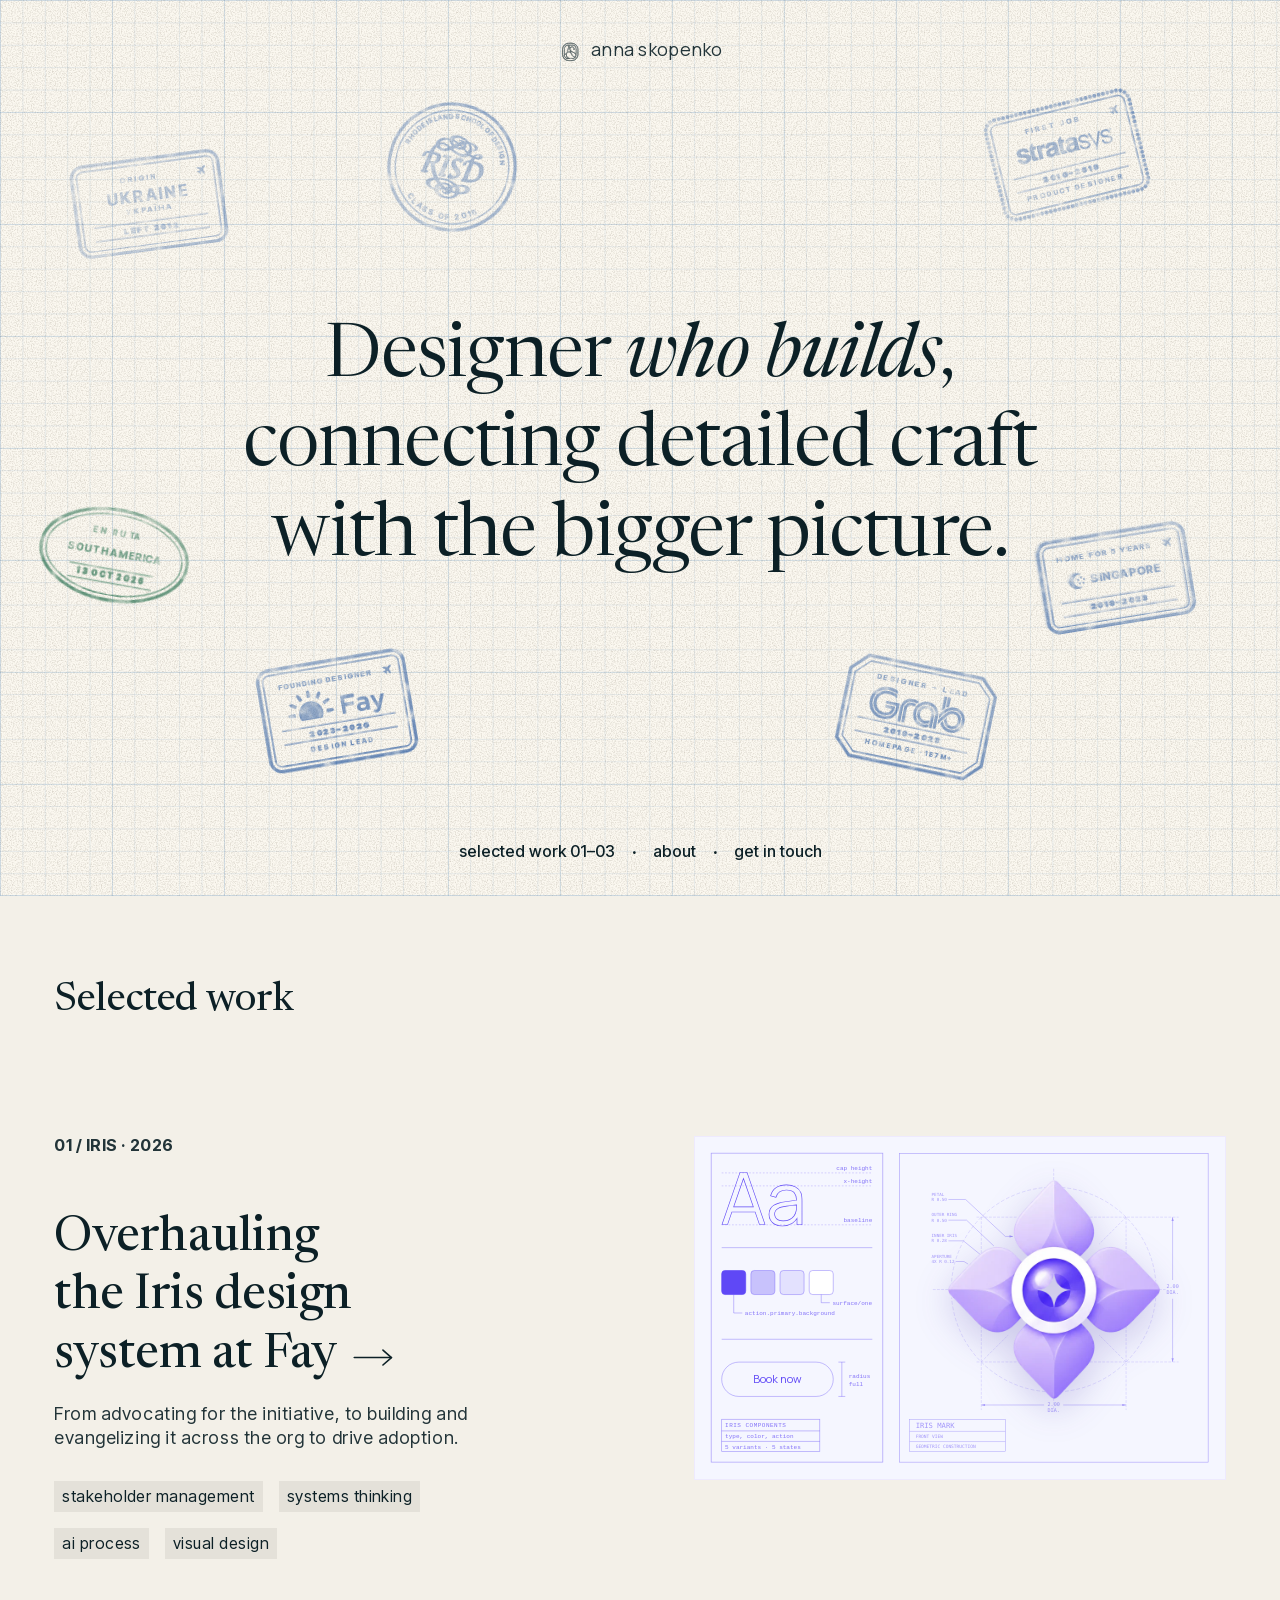
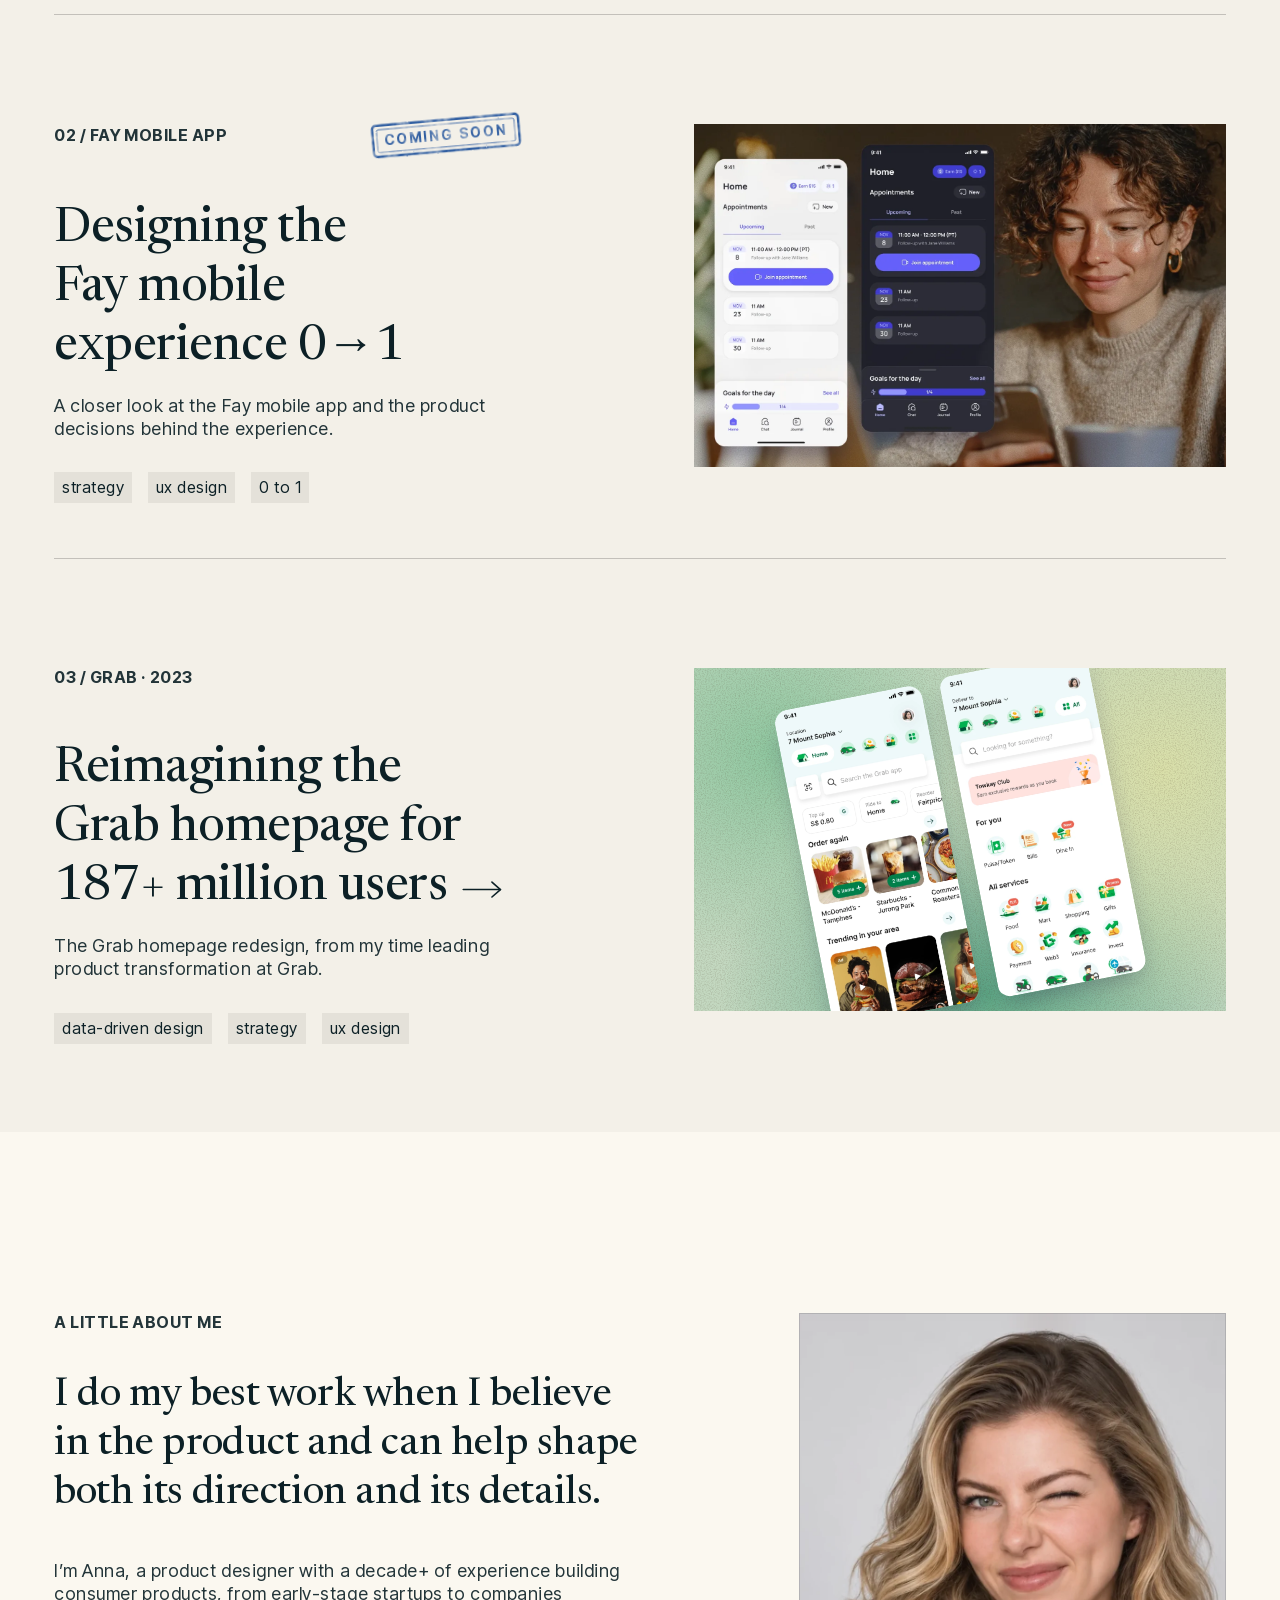
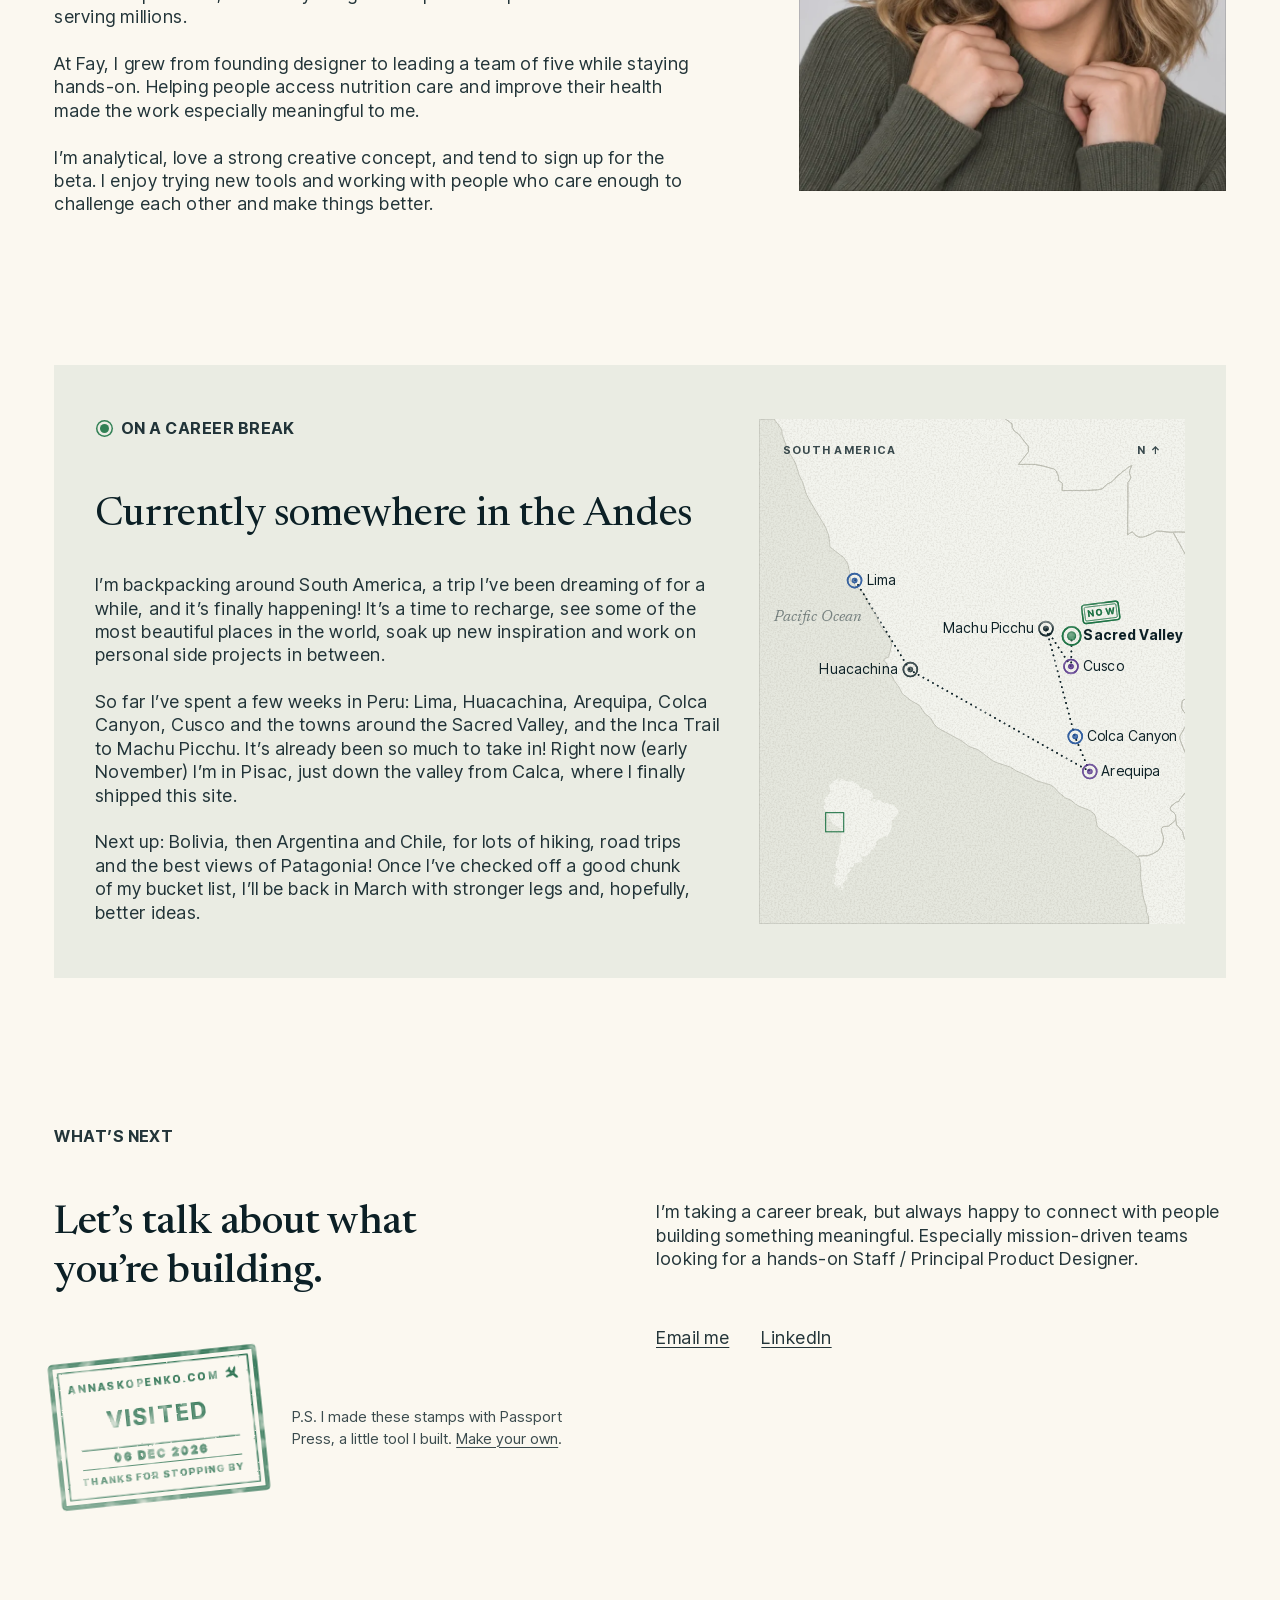
==== commit 4ad34b77: "About: now in Pisac Co-Authored-By: Claude Opus 5.5 <noreply@anthropic.com>" ====
--- a/index.html
+++ b/index.html
@@ -186,7 +186,7 @@
             <h2 class="display">Currently somewhere in the Andes</h2>
             <div class="lede">
               <p>I’m backpacking around South America, a trip I’ve been dreaming of for a while, and it’s finally happening! It’s a time to recharge, see some of the most beautiful places in the world, soak up new inspiration and work on personal side projects in between.</p>
-              <p>So far I’ve spent a few weeks in Peru: Lima, Huacachina, Arequipa, Colca Canyon, Cusco and the towns around the Sacred Valley, and the Inca Trail to Machu Picchu. It’s already been so much to take in! Right now (early November) I’m staying near Calca, which is where I finally shipped this site.</p>
+              <p>So far I’ve spent a few weeks in Peru: Lima, Huacachina, Arequipa, Colca Canyon, Cusco and the towns around the Sacred Valley, and the Inca Trail to Machu Picchu. It’s already been so much to take in! Right now (early November) I’m in Pisac, just down the valley from Calca, where I finally shipped this site.</p>
               <p>Next up: Bolivia, then Argentina and Chile, for lots of hiking, road trips and the best views of Patagonia! Once I’ve checked off a good chunk of my bucket list, I’ll be back in March with stronger legs and, hopefully, better ideas.</p>
             </div>
           </div>
--- a/styles.css
+++ b/styles.css
@@ -91,6 +91,10 @@
 
   /* 1 Figma pixel at the 1512px artboard, clamped so type stays readable */
   --u: clamp(0.4px, calc(100vw / 1512), 1.15px);
+  /* The map band's side padding; the portrait stops short by the same amount so the two match */
+  --band-pad: clamp(20px, calc(48 * var(--u)), 48px);
+  /* The portrait and the map share one width: 480 at 1440 */
+  --side: calc(504 * var(--u));
   --gutter: clamp(16px, calc(64 * var(--u)), 64px);
   /* Stamps follow whichever is tighter, width or height, so short screens get smaller stamps */
   --u-stamp: min(var(--u), calc(max(100svh, 560px) / 982));
@@ -283,7 +287,8 @@
   text-wrap: balance;
 }
 .hero-headline em {
-  font-size: 0.98em; /* the slant reads larger at the same size */
+  font-size: 0.991em; /* a touch under the roman, since the slant reads larger; 87.2px at the 88px design size */
+  font-weight: 400; /* a step over the roman's 360, so the phrase carries the line */
 }
 
 .hero-nav {
@@ -666,10 +671,10 @@
   inset: 0;
   background: #5f48f6;
   opacity: 0.55;
-  /* Only the frame, labels and construction lines: the drawn petals are wider than the 3D mark's and
+  /* Only the frame, labels and construction lines, as vectors so they stay sharp: the drawn petals are wider than the 3D mark's and
      its aperture is cut through, so the drawn flower would show around and inside it */
-  -webkit-mask: url("assets/work/iris-blueprint-frame.webp") center / contain no-repeat;
-  mask: url("assets/work/iris-blueprint-frame.webp") center / contain no-repeat;
+  -webkit-mask: url("assets/work/iris-blueprint-frame.svg") center / contain no-repeat;
+  mask: url("assets/work/iris-blueprint-frame.svg") center / contain no-repeat;
 }
 /* Measured so the 3D mark lands on its drawing */
 .iris-mark {
@@ -717,10 +722,9 @@
 
 .about-intro {
   display: grid;
-  grid-template-columns: minmax(0, 1fr) minmax(0, 544px);
+  grid-template-columns: minmax(0, 1fr) var(--side);
   gap: 32px;
   padding-block: clamp(40px, calc(64 * var(--u)), 64px);
-  border-top: var(--hairline) solid var(--rule);
 }
 .about-copy {
   display: flex;
@@ -733,13 +737,22 @@
 .about-copy .lede { max-width: 640px; }
 .portrait {
   position: relative;
-  aspect-ratio: 544 / 670;
+  /* The map's width, right-aligned to the page edge like the work tiles */
+  width: var(--side);
+  margin-left: auto;
+  aspect-ratio: 544 / 610;
   margin-top: clamp(0px, calc(65 * var(--u)), 65px);
-  border-radius: clamp(20px, calc(40 * var(--u)), 40px);
   overflow: hidden;
-  /* emil-surfaces: images get a 1px inset outline, pure black at 10% */
-  outline: 1px solid rgb(0 0 0 / 0.1);
-  outline-offset: -1px;
+}
+/* emil-surfaces: images get a 1px inset edge, pure black, the same width as the map's. 12% instead
+   of the usual 10%, so the photo's pale grey backdrop doesn't melt into the cream. On a layer of
+   its own: the photo is positioned, so it would paint over an outline on .portrait */
+.portrait::after {
+  content: "";
+  position: absolute;
+  inset: 0;
+  box-shadow: inset 0 0 0 1px rgb(0 0 0 / 0.12);
+  pointer-events: none;
 }
 .portrait img {
   position: absolute;
@@ -750,11 +763,10 @@
 
 .away {
   display: grid;
-  grid-template-columns: minmax(0, 816px) minmax(0, 442px);
-  justify-content: space-between;
+  grid-template-columns: minmax(0, 1fr) var(--side);
   gap: 32px;
   margin-top: clamp(64px, calc(112 * var(--u)), 112px);
-  padding: clamp(32px, calc(64 * var(--u)), 64px) clamp(20px, calc(48 * var(--u)), 48px);
+  padding: clamp(32px, calc(64 * var(--u)), 64px) var(--band-pad);
   background: var(--sand);
 }
 .away-copy { display: flex; flex-direction: column; gap: clamp(32px, calc(64 * var(--u)), 64px); }
@@ -769,8 +781,9 @@
   background: var(--now);
   box-shadow: 0 0 0 2.5px var(--sand), 0 0 0 4px var(--now);
 }
-/* Stretches to the height of the text beside it; the SVG crops to fill */
-.away-map-wrap { position: relative; align-self: stretch; min-height: 470px; outline: 1px solid rgb(0 0 0 / 0.1); outline-offset: -1px; background: oklch(0.925 0.012 116.8); }
+/* Stretches to the height of the text beside it; the SVG crops to fill. Capped so the crop never
+   narrows the map below 378 of its 442 units, the span of the stops and their names */
+.away-map-wrap { position: relative; align-self: stretch; min-height: min(470px, calc(var(--side) * 470 / 442)); max-height: calc(var(--side) * 470 / 378); outline: 1px solid rgb(0 0 0 / 0.1); outline-offset: -1px; background: oklch(0.925 0.012 116.8); }
 .away-map { position: absolute; inset: 0; display: block; width: 100%; height: 100%; }
 .map-land { fill: oklch(0.965 0.008 116.8); stroke: oklch(0.8 0.015 116.8); stroke-width: 0.75; stroke-linejoin: round; }
 /* Paper grain over the map, so the stamped marks sit on something with a surface */
@@ -812,7 +825,6 @@
   gap: clamp(32px, calc(64 * var(--u)), 64px);
   margin-top: clamp(64px, calc(112 * var(--u)), 112px);
   padding-block: clamp(40px, calc(64 * var(--u)), 64px) clamp(64px, calc(128 * var(--u)), 128px);
-  border-top: var(--hairline) solid var(--rule);
 }
 .contact-grid {
   display: grid;
@@ -823,6 +835,9 @@
 .contact-side { display: flex; flex-direction: column; gap: 32px; }
 .contact-links { display: flex; gap: 32px; }
 .contact-links a {
+  /* 44px tall to tap; the margin takes the padding back so the line doesn't move */
+  padding-block: 10.5px;
+  margin-block: -10.5px;
   text-decoration-thickness: 1px;
   text-underline-offset: 0.18em;
 }
@@ -1081,9 +1096,9 @@
 @media (max-width: 860px) {
   .case, .about-intro, .away, .contact-grid { grid-template-columns: minmax(0, 1fr); }
   .case-meta, .case-media, .about-copy, .portrait { padding-top: 0; margin-top: 0; }
-  .portrait { max-width: 480px; }
+  .portrait { width: auto; max-width: 480px; margin-left: 0; }
   /* The map sets its own height from its viewBox; Safari can collapse an aspect-ratio box with only absolute children */
-  .away-map-wrap { max-width: 442px; min-height: 0; align-self: start; }
+  .away-map-wrap { max-width: 442px; min-height: 0; max-height: none; align-self: start; }
   .away-map { position: relative; height: auto; }
   /* The map scales down on phones; its labels stay readable */
   .map-stop { font-size: 16px; }
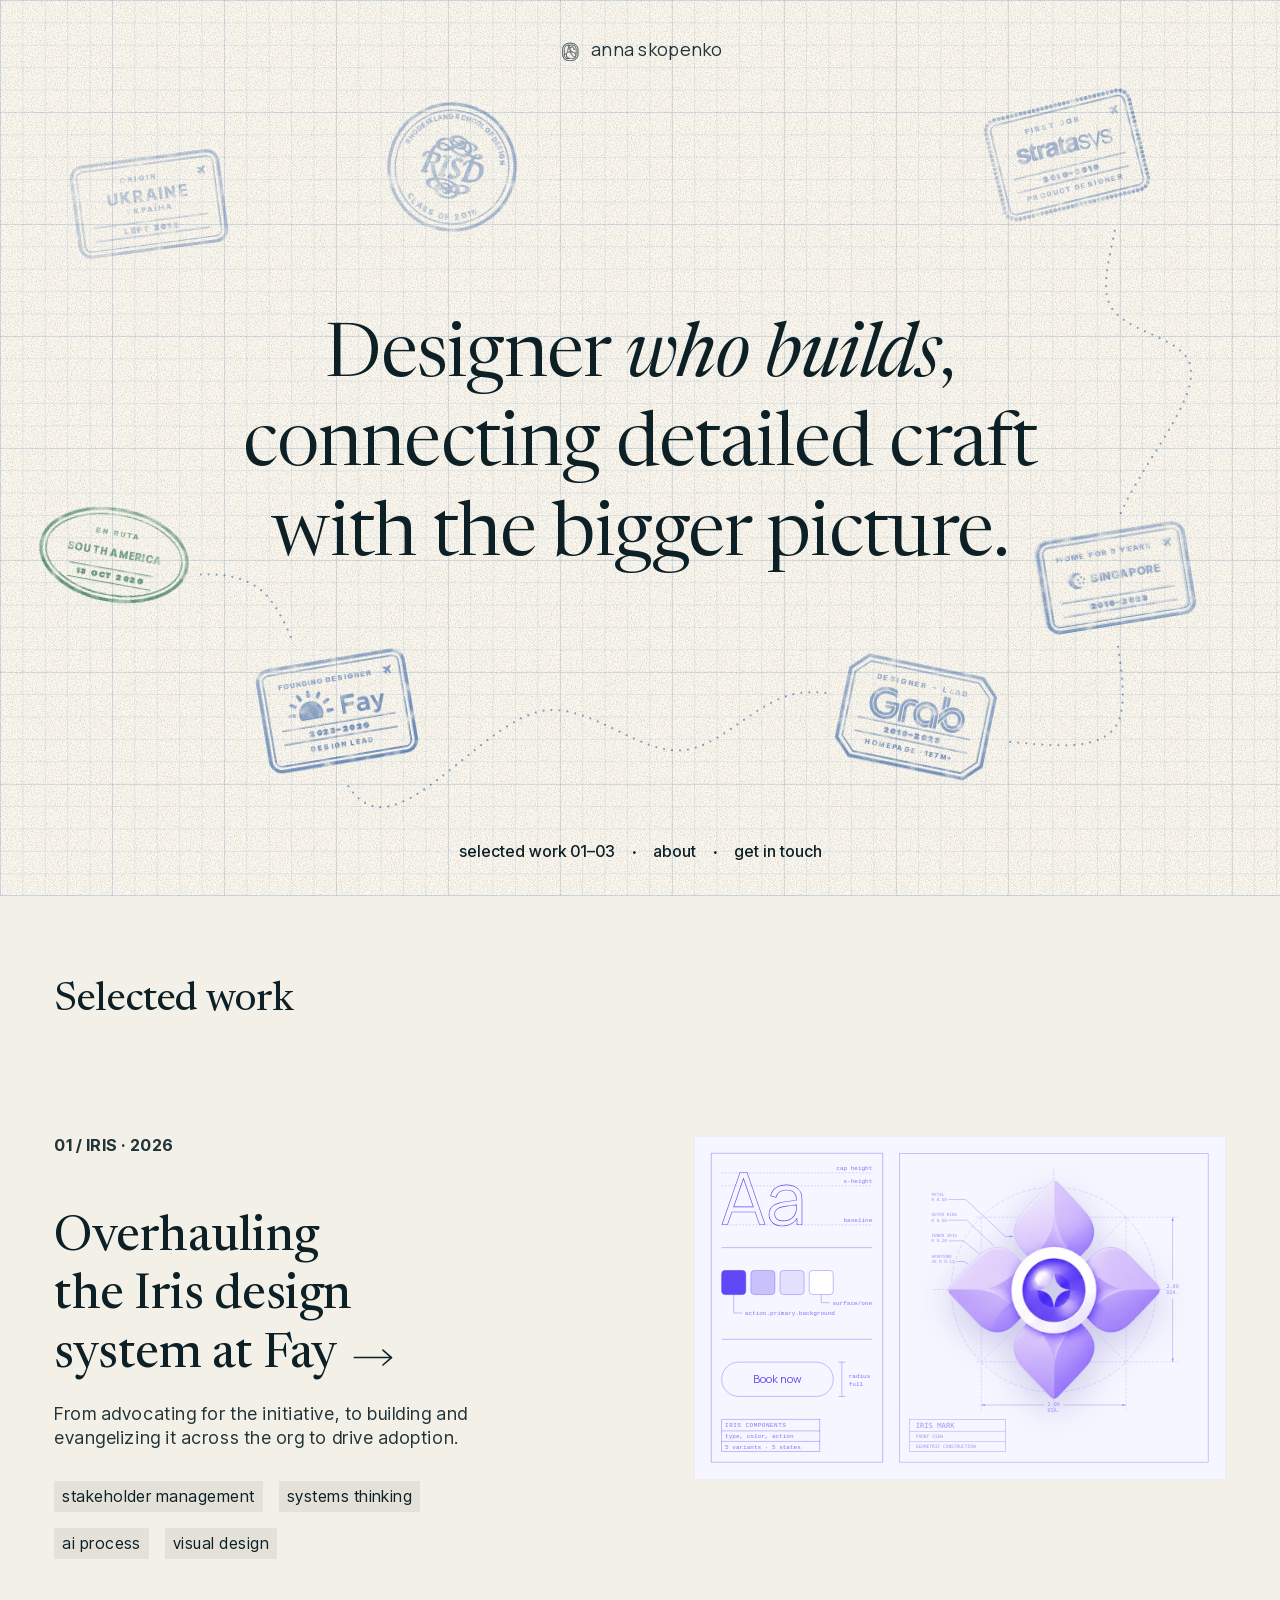
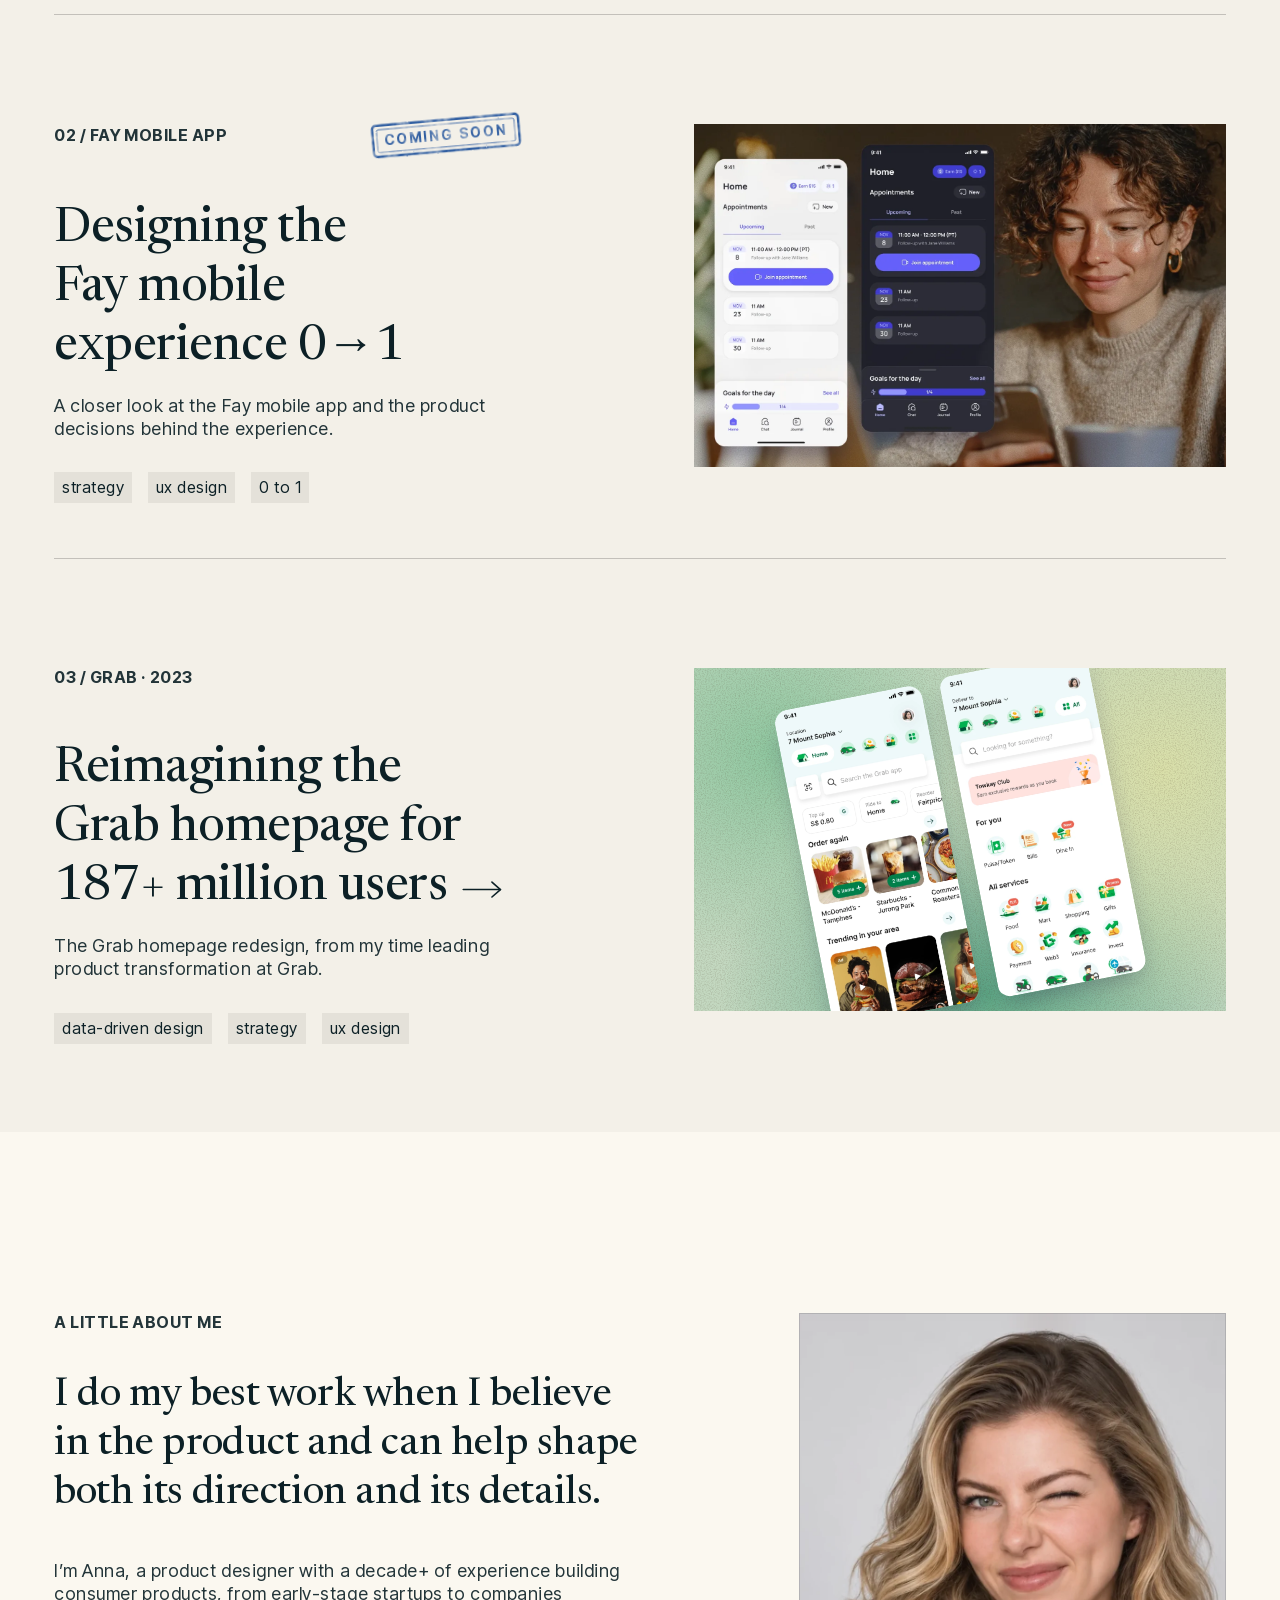
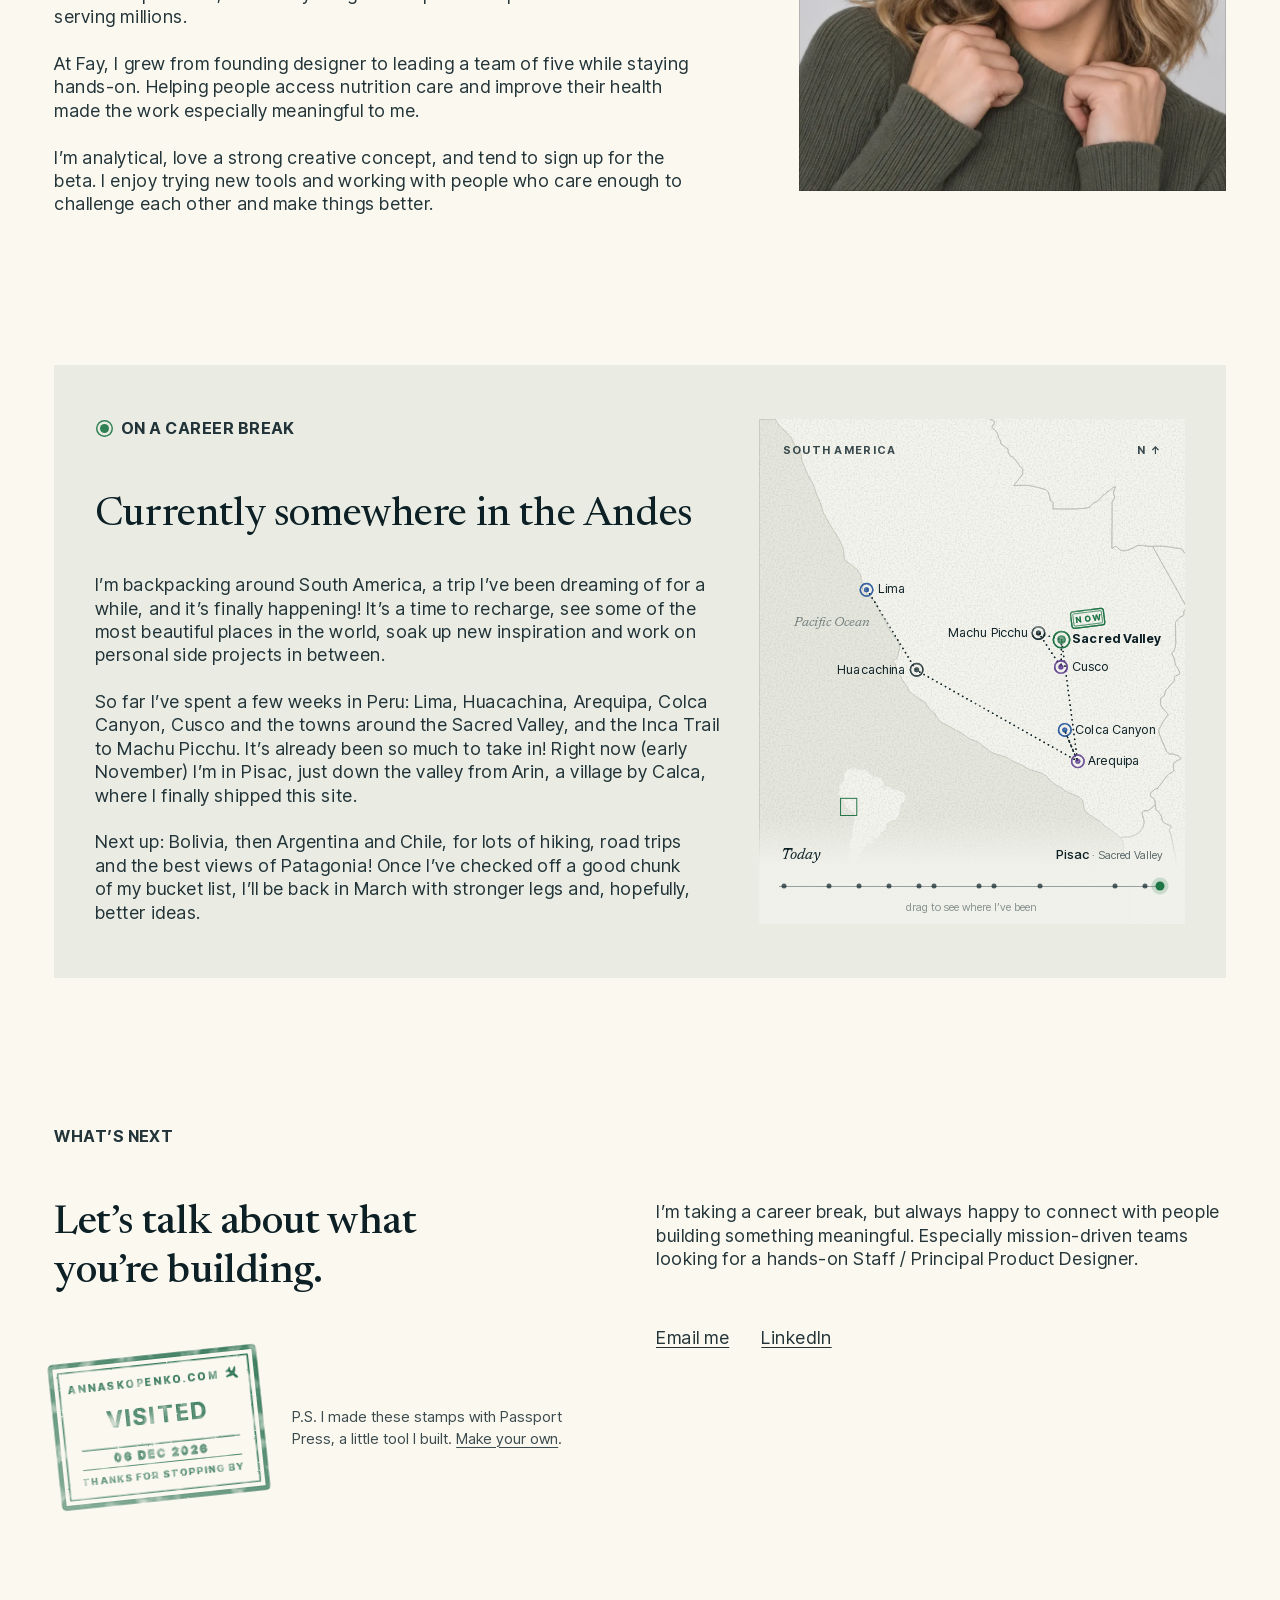
==== commit effb8567: "Trip by date: drag along the trip on the map A faint line across the map's foot, with a dot where ea" ====
--- a/index.html
+++ b/index.html
@@ -186,7 +186,7 @@
             <h2 class="display">Currently somewhere in the Andes</h2>
             <div class="lede">
               <p>I’m backpacking around South America, a trip I’ve been dreaming of for a while, and it’s finally happening! It’s a time to recharge, see some of the most beautiful places in the world, soak up new inspiration and work on personal side projects in between.</p>
-              <p>So far I’ve spent a few weeks in Peru: Lima, Huacachina, Arequipa, Colca Canyon, Cusco and the towns around the Sacred Valley, and the Inca Trail to Machu Picchu. It’s already been so much to take in! Right now (early November) I’m in Pisac, just down the valley from Calca, where I finally shipped this site.</p>
+              <p>So far I’ve spent a few weeks in Peru: Lima, Huacachina, Arequipa, Colca Canyon, Cusco and the towns around the Sacred Valley, and the Inca Trail to Machu Picchu. It’s already been so much to take in! Right now (early November) I’m in Pisac, just down the valley from Arin, a village by Calca, where I finally shipped this site.</p>
               <p>Next up: Bolivia, then Argentina and Chile, for lots of hiking, road trips and the best views of Patagonia! Once I’ve checked off a good chunk of my bucket list, I’ll be back in March with stronger legs and, hopefully, better ideas.</p>
             </div>
           </div>
@@ -194,7 +194,7 @@
         <div class="away-map-wrap">
         <p class="map-header" aria-hidden="true"><span>South America</span><span>N ↑</span></p>
         <!-- map -->
-        <svg class="away-map" viewBox="0 0 442 470" preserveAspectRatio="xMidYMid slice" role="img" aria-label="Map of southern Peru showing the route so far: Lima, Huacachina, Arequipa, Colca Canyon, Machu Picchu, Cusco, Sacred Valley. Sacred Valley is the current stop.">
+        <svg class="away-map" viewBox="0 0 442 470" preserveAspectRatio="xMidYMid meet" role="img" aria-label="Map of southern Peru showing the route so far: Lima, Huacachina, Arequipa, Colca Canyon, Arequipa, Sacred Valley, Machu Picchu, Cusco, Sacred Valley. Sacred Valley is the current stop.">
           <defs><filter id="map-ink" x="-8%" y="-8%" width="116%" height="116%" color-interpolation-filters="sRGB">
             <feTurbulence type="fractalNoise" baseFrequency="0.9" numOctaves="2" seed="7" result="grain"/>
             <feDisplacementMap in="SourceGraphic" in2="grain" scale="0.88" xChannelSelector="R" yChannelSelector="G" result="rough"/>
@@ -206,9 +206,9 @@
             <feComponentTransfer in="blotch" result="coverage"><feFuncA type="linear" slope="-1.72" intercept="1.92"/></feComponentTransfer>
             <feComposite in="inked" in2="coverage" operator="in"/>
           </filter></defs>
-          <path class="map-land" d="M392.4 -169.1L287.7 -137.5L266.7 -78.0L265.2 -75.6L262.6 -74.0L259.3 -73.5L252.3 -69.2L244.6 -63.0L242.0 -60.1L241.3 -57.3L240.2 -52.9L240.7 -50.7L242.0 -49.1L243.5 -45.4L243.6 -43.5L242.4 -42.4L240.2 -42.2L238.3 -41.9L236.7 -40.9L235.3 -41.2L233.9 -40.7L233.9 -39.1L234.3 -37.3L234.2 -35.5L233.2 -34.3L232.5 -33.5L233.2 -32.2L234.6 -31.2L236.6 -29.4L239.6 -26.0L241.7 -25.4L243.6 -24.2L243.8 -22.3L243.2 -20.4L241.5 -19.6L241.3 -17.9L243.6 -15.9L245.0 -14.5L246.6 -12.3L247.9 -9.4L247.9 -7.5L249.5 -5.1L250.3 -3.1L250.3 -1.2L252.7 0.7L254.9 2.2L256.3 3.4L257.9 4.3L258.1 5.7L258.0 7.8L260.2 11.4L264.2 14.1L267.3 18.0L269.3 20.8L273.1 25.3L273.3 30.4L268.6 36.4L263.8 42.4L271.6 42.2L279.5 42.3L287.8 44.0L293.4 45.6L296.7 46.4L299.1 48.3L300.2 51.2L301.3 53.6L301.4 57.2L304.9 60.0L304.7 62.7L304.5 66.6L306.1 66.6L316.2 66.6L327.3 66.6L337.9 65.9L341.9 65.0L346.8 60.4L349.8 59.0L352.6 56.8L356.0 52.9L358.7 51.1L361.0 48.9L364.3 46.7L365.8 45.1L366.9 44.5L369.6 43.4L368.4 45.6L367.6 47.8L367.3 50.9L368.6 54.3L367.5 56.9L365.8 59.2L365.8 65.2L365.8 73.8L365.8 81.2L365.6 90.3L365.6 100.8L365.6 107.7L367.5 106.3L369.9 105.1L373.2 108.3L375.5 109.7L377.4 109.9L379.6 109.9L382.3 109.2L388.4 106.6L392.6 104.3L397.4 104.5L404.0 105.4L407.7 105.3L412.7 114.2L416.2 120.6L420.4 128.0L423.8 134.0L428.8 143.0L433.3 150.8L437.8 159.2L443.1 168.6L441.5 171.0L440.1 172.9L440.2 176.2L438.1 177.9L435.9 179.0L433.3 181.6L431.5 184.1L431.4 187.4L431.8 204.6L431.4 209.3L430.0 213.2L428.5 215.3L427.7 216.9L429.8 220.8L431.7 228.8L433.1 230.4L435.0 233.6L435.8 236.8L435.4 237.9L431.8 239.4L430.5 240.7L430.1 245.2L428.5 246.8L426.0 249.1L424.3 251.5L422.8 253.2L421.4 254.2L420.7 257.2L419.7 260.3L416.4 262.3L415.9 266.0L415.9 269.2L417.6 272.2L423.3 278.8L423.8 280.3L420.5 284.3L418.7 287.0L414.1 295.3L414.0 296.8L415.1 300.7L422.1 317.6L423.3 319.0L425.4 320.6L428.8 320.4L434.1 322.2L436.7 324.3L436.9 325.4L436.4 326.0L433.5 327.4L430.4 329.2L429.4 331.0L429.1 333.7L429.8 337.7L428.5 339.1L425.4 340.7L422.8 342.9L420.1 346.7L415.5 352.5L414.0 354.0L413.3 356.0L410.7 356.6L405.9 360.5L405.2 362.5L405.9 364.4L408.3 366.0L410.0 368.3L410.4 371.2L410.4 373.0L407.4 375.8L403.6 378.9L398.7 379.5L396.9 381.1L397.3 384.4L398.8 389.1L398.8 392.8L397.4 397.1L394.0 401.7L388.7 404.8L383.7 406.5L379.9 406.5L376.0 406.8L374.4 407.3L371.6 404.6L358.6 395.3L353.7 390.4L349.2 388.1L338.0 380.2L336.9 377.7L335.6 369.6L334.1 367.3L330.4 364.4L320.6 360.5L317.0 358.5L313.1 355.0L307.4 352.5L301.1 347.3L297.4 343.1L293.3 340.4L280.3 336.6L273.8 332.8L261.7 327.4L256.3 323.9L243.3 319.7L239.5 317.8L226.6 308.0L217.8 304.7L210.5 299.3L188.7 287.5L185.2 283.7L182.0 278.0L177.1 274.5L171.7 266.5L163.6 261.9L155.8 255.7L153.0 250.0L147.9 242.9L146.3 239.0L141.7 235.3L141.4 227.7L138.3 224.2L140.6 222.5L143.0 221.7L146.0 210.0L144.3 204.2L136.3 193.4L133.3 188.3L131.1 181.7L128.0 177.8L123.2 169.6L120.2 162.4L113.7 157.0L112.0 155.1L111.0 152.4L107.5 150.6L107.3 145.0L104.9 134.4L101.3 129.0L88.5 119.1L88.2 115.1L87.2 108.1L84.4 100.6L70.2 77.1L66.5 70.0L63.0 58.6L59.8 52.2L56.2 40.7L51.0 32.0L47.6 24.4L44.0 14.9L43.7 9.9L37.3 1.2L33.8 -6.7L27.9 -13.4L21.9 -18.5L19.3 -22.0L11.0 -39.1L9.9 -44.1L4.1 -53.4L-1.6 -60.2L-5.1 -65.6L-9.7 -70.5L-44.6 -102.7L-13.0 -182.6L16.3 -147.4L58.1 -192.0L163.4 -271.6L187.4 -340.1L249.3 -284.9L309.7 -247.2L385.1 -225.1ZM374.4 407.3L376.0 406.8L379.9 406.5L383.7 406.5L388.7 404.8L394.0 401.7L397.4 397.1L398.8 392.8L398.8 389.1L397.3 384.4L396.9 381.1L398.7 379.5L403.6 378.9L407.4 375.8L410.4 373.0L411.1 377.7L416.6 383.9L418.3 390.9L419.5 391.8L427.0 395.3L427.1 396.1L426.0 397.4L425.0 399.1L425.7 401.5L427.0 404.8L427.5 407.8L428.3 410.9L429.1 415.7L429.7 420.0L431.5 426.4L431.9 430.4L431.9 432.8L433.4 435.1L436.2 437.9L440.2 440.7L443.4 444.0L445.7 446.2L448.7 448.0L450.8 449.7L451.6 450.8L451.9 451.7L451.1 452.7L447.5 457.0L442.6 463.5L442.6 464.3L447.4 469.0L448.1 471.0L448.1 473.6L446.5 476.8L441.5 477.7L440.4 478.6L440.2 479.7L441.4 481.0L441.2 484.2L443.1 487.6L442.1 488.7L440.2 490.4L440.2 492.0L440.8 493.6L442.8 495.1L450.5 500.0L451.1 500.6L450.9 501.1L448.0 504.3L447.6 506.3L447.8 509.7L448.2 511.8L449.2 512.6L453.1 513.7L457.9 521.1L462.5 528.0L462.5 534.1L462.9 541.0L465.9 546.5L502.2 590.2L450.1 709.5L413.4 809.6L377.3 920.3L390.1 1001.3L377.6 1084.6L343.8 1163.1L331.2 1271.4L316.1 1348.9L315.5 1432.5L319.2 1493.5L315.5 1586.2L253.0 1675.9L299.8 1750.6L400.4 1802.9L315.7 1843.4L293.8 1815.5L262.6 1811.2L246.4 1785.4L292.4 1772.6L227.6 1749.4L247.8 1726.2L234.3 1684.0L227.3 1639.5L217.5 1614.4L212.2 1573.3L190.2 1532.0L235.3 1539.2L274.4 1513.3L281.1 1394.3L274.0 1353.9L253.7 1211.9L312.1 1058.7L331.8 836.7L370.9 643.7L385.8 541.9L387.6 535.9L387.9 530.4L387.6 526.1L383.3 504.6L383.3 496.6L385.1 484.3L385.1 467.0L384.9 462.9L383.2 459.1L382.7 454.0L380.1 445.0L377.7 427.1L377.7 417.5L376.7 409.5L374.4 407.3ZM514.9 -392.1L609.6 -401.5L619.9 -484.8L674.1 -489.0L759.1 -554.2L797.8 -514.8L800.5 -417.4L857.6 -406.0L925.1 -420.9L981.0 -445.9L1037.8 -435.8L1099.9 -483.2L1165.5 -416.9L1107.0 -288.2L1173.4 -263.6L1246.9 -292.0L1310.2 -310.3L1398.1 -266.9L1417.5 -237.6L1595.6 -217.3L1783.3 -56.1L1691.8 110.0L1618.6 203.9L1594.0 403.5L1501.3 591.2L1407.0 597.7L1255.0 696.2L1239.5 763.3L1104.7 957.6L1132.3 884.9L1074.2 1016.9L1016.4 959.3L941.8 912.6L945.2 823.2L998.9 782.4L1020.5 701.5L982.3 638.3L949.6 569.2L867.3 558.6L866.3 496.3L886.7 402.0L778.7 300.8L704.4 198.8L597.8 150.5L576.8 76.7L520.7 65.4L505.6 77.4L502.5 79.1L498.9 79.3L496.8 81.0L493.5 82.3L486.9 87.1L483.5 90.9L481.3 94.3L478.8 94.4L476.9 93.5L470.6 93.9L467.5 95.2L464.1 98.5L459.8 104.5L457.9 106.2L454.5 108.1L450.5 109.5L445.7 111.7L443.4 111.9L441.5 112.2L439.8 111.3L439.2 109.0L436.7 107.7L430.7 107.0L421.7 105.4L412.4 105.1L407.7 105.3L404.0 105.4L397.4 104.5L392.6 104.3L388.4 106.6L382.3 109.2L379.6 109.9L377.4 109.9L375.5 109.7L373.2 108.3L369.9 105.1L367.5 106.3L365.6 107.7L365.6 100.8L365.6 90.3L365.8 81.2L365.8 73.8L365.8 65.2L365.8 59.2L367.5 56.9L368.6 54.3L367.3 50.9L367.6 47.8L368.4 45.6L369.6 43.4L366.9 44.5L365.8 45.1L364.3 46.7L361.0 48.9L358.7 51.1L356.0 52.9L352.6 56.8L349.8 59.0L346.8 60.4L341.9 65.0L337.9 65.9L327.3 66.6L316.2 66.6L306.1 66.6L304.5 66.6L304.7 62.7L304.9 60.0L301.4 57.2L301.3 53.6L300.2 51.2L299.1 48.3L296.7 46.4L293.4 45.6L287.8 44.0L279.5 42.3L271.6 42.2L263.8 42.4L268.6 36.4L273.3 30.4L273.1 25.3L269.3 20.8L267.3 18.0L264.2 14.1L260.2 11.4L258.0 7.8L258.1 5.7L257.9 4.3L256.3 3.4L254.9 2.2L252.7 0.7L250.3 -1.2L250.3 -3.1L249.5 -5.1L247.9 -7.5L247.9 -9.4L246.6 -12.3L245.0 -14.5L243.6 -15.9L241.3 -17.9L241.5 -19.6L243.2 -20.4L243.8 -22.3L243.6 -24.2L241.7 -25.4L239.6 -26.0L236.6 -29.4L234.6 -31.2L233.2 -32.2L232.5 -33.5L233.2 -34.3L234.2 -35.5L234.3 -37.3L233.9 -39.1L233.9 -40.7L235.3 -41.2L236.7 -40.9L238.3 -41.9L240.2 -42.2L242.4 -42.4L243.6 -43.5L243.5 -45.4L242.0 -49.1L240.7 -50.7L240.2 -52.9L241.3 -57.3L242.0 -60.1L244.6 -63.0L252.3 -69.2L259.3 -73.5L262.6 -74.0L265.2 -75.6L266.7 -78.0L342.0 -162.9L414.1 -291.2L391.6 -366.1L420.4 -383.7L461.9 -414.7ZM410.4 373.0L410.4 371.2L410.0 368.3L408.3 366.0L405.9 364.4L405.2 362.5L405.9 360.5L410.7 356.6L413.3 356.0L414.0 354.0L415.5 352.5L420.1 346.7L422.8 342.9L425.4 340.7L428.5 339.1L429.8 337.7L429.1 333.7L429.4 331.0L430.4 329.2L433.5 327.4L436.4 326.0L436.9 325.4L436.7 324.3L434.1 322.2L428.8 320.4L425.4 320.6L423.3 319.0L422.1 317.6L415.1 300.7L414.0 296.8L414.1 295.3L418.7 287.0L420.5 284.3L423.8 280.3L423.3 278.8L417.6 272.2L415.9 269.2L415.9 266.0L416.4 262.3L419.7 260.3L420.7 257.2L421.4 254.2L422.8 253.2L424.3 251.5L426.0 249.1L428.5 246.8L430.1 245.2L430.5 240.7L431.8 239.4L435.4 237.9L435.8 236.8L435.0 233.6L433.1 230.4L431.7 228.8L429.8 220.8L427.7 216.9L428.5 215.3L430.0 213.2L431.4 209.3L431.8 204.6L431.4 187.4L431.5 184.1L433.3 181.6L435.9 179.0L438.1 177.9L440.2 176.2L440.1 172.9L441.5 171.0L443.1 168.6L437.8 159.2L433.3 150.8L428.8 143.0L423.8 134.0L420.4 128.0L416.2 120.6L412.7 114.2L407.7 105.3L412.4 105.1L421.7 105.4L430.7 107.0L436.7 107.7L439.2 109.0L439.8 111.3L441.5 112.2L443.4 111.9L445.7 111.7L450.5 109.5L454.5 108.1L457.9 106.2L459.8 104.5L464.1 98.5L467.5 95.2L470.6 93.9L476.9 93.5L478.8 94.4L481.3 94.3L483.5 90.9L486.9 87.1L493.5 82.3L496.8 81.0L498.9 79.3L502.5 79.1L505.6 77.4L520.7 65.4L576.8 76.7L597.8 150.5L704.4 198.8L778.7 300.8L886.7 402.0L805.7 446.0L632.0 557.8L529.6 563.1L465.9 546.5L462.9 541.0L462.5 534.1L462.5 528.0L457.9 521.1L453.1 513.7L449.2 512.6L448.2 511.8L447.8 509.7L447.6 506.3L448.0 504.3L450.9 501.1L451.1 500.6L450.5 500.0L442.8 495.1L440.8 493.6L440.2 492.0L440.2 490.4L442.1 488.7L443.1 487.6L441.2 484.2L441.4 481.0L440.2 479.7L440.4 478.6L441.5 477.7L446.5 476.8L448.1 473.6L448.1 471.0L447.4 469.0L442.6 464.3L442.6 463.5L447.5 457.0L451.1 452.7L451.9 451.7L451.6 450.8L450.8 449.7L448.7 448.0L445.7 446.2L443.4 444.0L440.2 440.7L436.2 437.9L433.4 435.1L431.9 432.8L431.9 430.4L431.5 426.4L429.7 420.0L429.1 415.7L428.3 410.9L427.5 407.8L427.0 404.8L425.7 401.5L425.0 399.1L426.0 397.4L427.1 396.1L427.0 395.3L419.5 391.8L418.3 390.9L416.6 383.9L411.1 377.7L410.4 373.0Z"/>
-          <polyline class="map-route" points="112.0,150.1 162.7,233.5 330.0,327.9 316.5,295.6 290.0,195.5 313.0,230.6 313.4,202.0" filter="url(#map-ink)"/>
-          <g class="map-pin map-pin--blue" filter="url(#map-ink)" opacity="0.89" transform="translate(-0.6 0.3)"><circle cx="112.0" cy="150.1" r="6.5"/><circle cx="112.0" cy="150.1" r="2.6"/></g><text x="123.0" y="154.1" class="map-stop">Lima</text><g class="map-pin map-pin--navy" filter="url(#map-ink)" opacity="0.82" transform="translate(0.6 -0.3)"><circle cx="162.7" cy="233.5" r="6.5"/><circle cx="162.7" cy="233.5" r="2.6"/></g><text x="151.7" y="237.5" class="map-stop" text-anchor="end">Huacachina</text><g class="map-pin map-pin--violet" filter="url(#map-ink)" opacity="0.83" transform="translate(0.3 0.2)"><circle cx="330.0" cy="327.9" r="6.5"/><circle cx="330.0" cy="327.9" r="2.6"/></g><text x="341.0" y="331.9" class="map-stop">Arequipa</text><g class="map-pin map-pin--blue" filter="url(#map-ink)" opacity="0.91" transform="translate(0.3 -0.1)"><circle cx="316.5" cy="295.6" r="6.5"/><circle cx="316.5" cy="295.6" r="2.6"/></g><text x="327.5" y="299.6" class="map-stop">Colca Canyon</text><g class="map-pin map-pin--navy" filter="url(#map-ink)" opacity="0.93" transform="translate(-0.5 -0.4)"><circle cx="290.0" cy="195.5" r="6.5"/><circle cx="290.0" cy="195.5" r="2.6"/></g><text x="279.0" y="199.5" class="map-stop" text-anchor="end">Machu Picchu</text><g class="map-pin map-pin--violet" filter="url(#map-ink)" opacity="0.92" transform="translate(-0.2 -0.3)"><circle cx="313.0" cy="230.6" r="6.5"/><circle cx="313.0" cy="230.6" r="2.6"/></g><text x="324.0" y="234.6" class="map-stop">Cusco</text><g class="map-pin map-pin--now" filter="url(#map-ink)"><circle cx="313.4" cy="202.0" r="8.5"/><circle cx="313.4" cy="202.0" r="4.2"/></g><text x="324.4" y="206.0" class="map-stop map-stop--now">Sacred Valley</text><g class="map-now-stamp" filter="url(#map-ink)"><g transform="translate(323.4 171.4) rotate(-7 17.1 8.6)"><rect x="2.2" y="2.2" width="29.8" height="12.8" rx="1.2" class="map-now-stamp-inner"/><rect width="34.2" height="17.2" rx="2.5"/><text x="5" y="11.8">NOW</text></g></g>
+          <path class="map-land" d="M392.4 -169.1L392.1 -166.4L390.8 -165.4L388.9 -165.2L385.8 -167.0L383.7 -166.6L381.6 -166.4L378.4 -168.6L377.4 -170.8L375.0 -172.6L370.0 -171.9L365.9 -171.8L362.5 -172.2L359.3 -171.7L356.8 -169.3L354.8 -166.6L352.5 -164.4L345.6 -162.9L342.0 -162.9L338.8 -161.4L334.1 -160.8L330.8 -159.5L324.9 -158.8L318.0 -158.1L313.9 -156.1L312.5 -155.3L308.5 -152.5L301.5 -148.1L297.8 -146.6L293.1 -141.9L287.7 -137.5L284.1 -135.1L278.8 -134.0L276.6 -132.9L275.9 -131.5L276.3 -129.7L275.4 -125.5L273.7 -117.6L273.3 -113.8L273.0 -112.0L269.4 -105.6L265.7 -99.8L263.8 -95.8L262.7 -93.0L264.0 -90.6L265.4 -86.4L266.7 -83.0L267.1 -80.7L266.7 -78.0L265.2 -75.6L262.6 -74.0L259.3 -73.5L252.3 -69.2L244.6 -63.0L242.0 -60.1L241.3 -57.3L240.2 -52.9L240.7 -50.7L242.0 -49.1L243.5 -45.4L243.6 -43.5L242.4 -42.4L240.2 -42.2L238.3 -41.9L236.7 -40.9L235.3 -41.2L233.9 -40.7L233.9 -39.1L234.3 -37.3L234.2 -35.5L233.2 -34.3L232.5 -33.5L233.2 -32.2L234.6 -31.2L236.6 -29.4L239.6 -26.0L241.7 -25.4L243.6 -24.2L243.8 -22.3L243.2 -20.4L241.5 -19.6L241.3 -17.9L243.6 -15.9L245.0 -14.5L246.6 -12.3L247.9 -9.4L247.9 -7.5L249.5 -5.1L250.3 -3.1L250.3 -1.2L252.7 0.7L254.9 2.2L256.3 3.4L257.9 4.3L258.1 5.7L258.0 7.8L260.2 11.4L264.2 14.1L267.3 18.0L269.3 20.8L273.1 25.3L273.3 30.4L268.6 36.4L263.8 42.4L271.6 42.2L279.5 42.3L287.8 44.0L293.4 45.6L296.7 46.4L299.1 48.3L300.2 51.2L301.3 53.6L301.4 57.2L304.9 60.0L304.7 62.7L304.5 66.6L306.1 66.6L316.2 66.6L327.3 66.6L337.9 65.9L341.9 65.0L346.8 60.4L349.8 59.0L352.6 56.8L356.0 52.9L358.7 51.1L361.0 48.9L364.3 46.7L365.8 45.1L366.9 44.5L369.6 43.4L368.4 45.6L367.6 47.8L367.3 50.9L368.6 54.3L367.5 56.9L365.8 59.2L365.8 65.2L365.8 73.8L365.8 81.2L365.6 90.3L365.6 100.8L365.6 107.7L367.5 106.3L369.9 105.1L373.2 108.3L375.5 109.7L377.4 109.9L379.6 109.9L382.3 109.2L388.4 106.6L392.6 104.3L397.4 104.5L404.0 105.4L407.7 105.3L412.7 114.2L416.2 120.6L420.4 128.0L423.8 134.0L428.8 143.0L433.3 150.8L437.8 159.2L443.1 168.6L441.5 171.0L440.1 172.9L440.2 176.2L438.1 177.9L435.9 179.0L433.3 181.6L431.5 184.1L431.4 187.4L431.8 204.6L431.4 209.3L430.0 213.2L428.5 215.3L427.7 216.9L429.8 220.8L431.7 228.8L433.1 230.4L435.0 233.6L435.8 236.8L435.4 237.9L431.8 239.4L430.5 240.7L430.1 245.2L428.5 246.8L426.0 249.1L424.3 251.5L422.8 253.2L421.4 254.2L420.7 257.2L419.7 260.3L416.4 262.3L415.9 266.0L415.9 269.2L417.6 272.2L423.3 278.8L423.8 280.3L420.5 284.3L418.7 287.0L414.1 295.3L414.0 296.8L415.1 300.7L422.1 317.6L423.3 319.0L425.4 320.6L428.8 320.4L434.1 322.2L436.7 324.3L436.9 325.4L436.4 326.0L433.5 327.4L430.4 329.2L429.4 331.0L429.1 333.7L429.8 337.7L428.5 339.1L425.4 340.7L422.8 342.9L420.1 346.7L415.5 352.5L414.0 354.0L413.3 356.0L410.7 356.6L405.9 360.5L405.2 362.5L405.9 364.4L408.3 366.0L410.0 368.3L410.4 371.2L410.4 373.0L407.4 375.8L403.6 378.9L398.7 379.5L396.9 381.1L397.3 384.4L398.8 389.1L398.8 392.8L397.4 397.1L394.0 401.7L388.7 404.8L383.7 406.5L379.9 406.5L376.0 406.8L374.4 407.3L371.6 404.6L358.6 395.3L353.7 390.4L349.2 388.1L338.0 380.2L336.9 377.7L335.6 369.6L334.1 367.3L330.4 364.4L320.6 360.5L317.0 358.5L313.1 355.0L307.4 352.5L301.1 347.3L297.4 343.1L293.3 340.4L280.3 336.6L273.8 332.8L261.7 327.4L256.3 323.9L243.3 319.7L239.5 317.8L226.6 308.0L217.8 304.7L210.5 299.3L188.7 287.5L185.2 283.7L182.0 278.0L177.1 274.5L171.7 266.5L163.6 261.9L155.8 255.7L153.0 250.0L147.9 242.9L146.3 239.0L141.7 235.3L141.4 227.7L138.3 224.2L140.6 222.5L143.0 221.7L146.0 210.0L144.3 204.2L136.3 193.4L133.3 188.3L131.1 181.7L128.0 177.8L123.2 169.6L120.2 162.4L113.7 157.0L112.0 155.1L111.0 152.4L107.5 150.6L107.3 145.0L104.9 134.4L101.3 129.0L88.5 119.1L88.2 115.1L87.2 108.1L84.4 100.6L70.2 77.1L66.5 70.0L63.0 58.6L59.8 52.2L56.2 40.7L51.0 32.0L47.6 24.4L44.0 14.9L43.7 9.9L37.3 1.2L33.8 -6.7L27.9 -13.4L21.9 -18.5L19.3 -22.0L11.0 -39.1L9.9 -44.1L4.1 -53.4L-1.6 -60.2L-5.1 -65.6L-9.7 -70.5L-37.5 -85.5L-47.3 -91.8L-50.6 -94.7L-52.1 -99.4L-51.5 -102.1L-48.6 -104.7L-44.6 -102.7L-42.2 -103.5L-40.4 -106.9L-40.2 -112.0L-42.6 -118.5L-51.6 -131.1L-50.9 -133.8L-49.2 -136.7L-52.6 -142.8L-56.5 -147.6L-58.3 -151.4L-56.2 -165.6L-54.2 -169.2L-40.6 -183.6L-36.9 -189.7L-31.2 -193.5L-25.2 -199.3L-18.2 -203.7L-17.1 -203.0L-16.1 -202.2L-16.1 -200.8L-15.8 -199.5L-15.1 -198.3L-15.0 -196.0L-14.1 -194.5L-14.0 -192.9L-14.0 -190.5L-14.4 -189.4L-14.0 -187.4L-12.4 -183.7L-13.0 -182.6L-14.5 -181.8L-15.9 -180.8L-17.4 -178.6L-19.5 -178.6L-22.6 -179.6L-24.8 -178.3L-25.5 -175.9L-24.9 -173.9L-24.7 -171.9L-23.4 -170.3L-19.4 -170.2L-23.0 -165.0L-24.7 -162.7L-24.2 -161.2L-22.1 -159.9L-20.5 -159.8L-16.9 -161.7L-14.5 -164.4L-13.1 -166.0L-10.8 -166.6L-7.8 -165.4L-3.8 -162.8L0.9 -160.6L2.7 -159.2L6.2 -159.6L9.0 -160.1L11.4 -158.3L13.9 -156.7L14.5 -151.3L16.3 -147.4L18.4 -144.5L21.2 -140.8L23.7 -139.6L26.9 -139.6L31.3 -138.3L33.0 -139.1L34.6 -141.6L35.3 -143.0L37.6 -143.7L37.7 -145.3L37.3 -147.3L38.0 -149.6L39.8 -151.5L44.5 -154.5L46.7 -155.8L47.3 -157.6L48.1 -160.1L47.7 -161.4L46.8 -163.0L47.0 -165.5L48.3 -168.6L50.0 -172.3L51.6 -177.1L52.1 -179.3L53.8 -180.7L54.4 -182.7L55.2 -185.1L57.3 -187.8L57.3 -190.7L58.1 -192.0L58.1 -195.3L60.2 -202.0L60.2 -203.4L61.1 -203.7L62.7 -203.3L64.0 -201.7L64.4 -200.3L65.0 -199.6L66.2 -199.8L67.6 -200.6L67.5 -202.0L66.5 -203.2L66.2 -204.0L66.7 -205.3L68.8 -208.0L71.2 -211.1L76.4 -217.6L79.5 -220.3L87.5 -223.2L93.5 -225.3L99.4 -227.3L107.2 -230.3L118.3 -234.5L126.3 -237.4L163.4 -271.6L187.4 -340.1L249.3 -284.9L309.7 -247.2L376.6 -238.8L379.3 -237.8L381.3 -235.6L384.4 -234.3L387.3 -233.5L388.4 -231.8L388.4 -230.6L388.1 -229.8L385.1 -225.1L379.6 -216.0L374.4 -207.8L366.5 -194.9L361.9 -187.6L363.0 -187.4L370.0 -184.2L371.7 -184.1L374.3 -184.9L376.0 -186.1L377.6 -186.3L379.1 -185.1L381.6 -183.5L383.2 -178.9L384.4 -176.7L387.3 -174.9L390.3 -172.1L392.4 -169.1ZM181.5 -337.8L143.7 -250.5L126.3 -237.4L118.3 -234.5L107.2 -230.3L99.4 -227.3L93.5 -225.3L87.5 -223.2L79.5 -220.3L76.4 -217.6L71.2 -211.1L68.8 -208.0L66.7 -205.3L66.2 -204.0L66.5 -203.2L67.5 -202.0L67.6 -200.6L66.2 -199.8L65.0 -199.6L64.4 -200.3L64.0 -201.7L62.7 -203.3L61.1 -203.7L60.2 -203.4L60.2 -202.0L58.1 -195.3L58.1 -192.0L57.3 -190.7L57.3 -187.8L55.2 -185.1L54.4 -182.7L53.8 -180.7L52.1 -179.3L51.6 -177.1L50.0 -172.3L48.3 -168.6L47.0 -165.5L46.8 -163.0L47.7 -161.4L48.1 -160.1L47.3 -157.6L46.7 -155.8L44.5 -154.5L39.8 -151.5L38.0 -149.6L37.3 -147.3L37.7 -145.3L37.6 -143.7L35.3 -143.0L34.6 -141.6L33.0 -139.1L31.3 -138.3L26.9 -139.6L23.7 -139.6L21.2 -140.8L18.4 -144.5L16.3 -147.4L14.5 -151.3L13.9 -156.7L11.4 -158.3L9.0 -160.1L6.2 -159.6L2.7 -159.2L0.9 -160.6L-3.8 -162.8L-7.8 -165.4L-10.8 -166.6L-13.1 -166.0L-14.5 -164.4L-16.9 -161.7L-20.5 -159.8L-22.1 -159.9L-24.2 -161.2L-24.7 -162.7L-23.0 -165.0L-19.4 -170.2L-23.4 -170.3L-24.7 -171.9L-24.9 -173.9L-25.5 -175.9L-24.8 -178.3L-22.6 -179.6L-19.5 -178.6L-17.4 -178.6L-15.9 -180.8L-14.5 -181.8L-13.0 -182.6L-12.4 -183.7L-14.0 -187.4L-14.4 -189.4L-14.0 -190.5L-14.0 -192.9L-14.1 -194.5L-15.0 -196.0L-15.1 -198.3L-15.8 -199.5L-16.1 -200.8L-16.1 -202.2L-17.1 -203.0L-18.2 -203.7L-17.4 -204.3L-11.7 -206.3L-9.2 -208.4L-6.4 -210.3L-3.8 -213.2L-2.3 -215.9L1.7 -228.7L5.5 -236.8L-2.4 -238.1L-4.8 -236.8L-6.6 -237.7L-7.4 -244.4L-10.4 -238.8L-15.2 -234.7L-15.4 -233.3L-16.7 -231.5L-20.4 -233.1L-23.2 -234.9L-18.1 -335.4L92.8 -369.1L181.5 -337.8ZM-10.5 -220.7L-11.2 -219.1L-15.1 -219.3L-16.1 -219.7L-16.1 -221.5L-15.2 -227.3L-14.2 -229.7L-11.1 -232.0L-8.5 -233.1L-5.2 -232.9L-1.7 -230.8L-5.8 -226.9L-8.1 -226.4L-9.0 -225.9L-10.5 -220.7ZM338.8 -826.8L278.0 -715.3L361.7 -631.8L491.2 -584.5L483.5 -456.6L505.2 -411.8L412.0 -413.9L424.5 -368.4L401.0 -323.7L404.1 -233.1L401.7 -218.9L399.1 -205.1L397.0 -192.6L394.6 -178.9L393.1 -170.5L392.4 -169.1L390.3 -172.1L387.3 -174.9L384.4 -176.7L383.2 -178.9L381.6 -183.5L379.1 -185.1L377.6 -186.3L376.0 -186.1L374.3 -184.9L371.7 -184.1L370.0 -184.2L363.0 -187.4L361.9 -187.6L366.5 -194.9L374.4 -207.8L379.6 -216.0L385.1 -225.1L388.1 -229.8L388.4 -230.6L388.4 -231.8L387.3 -233.5L384.4 -234.3L381.3 -235.6L379.3 -237.8L376.6 -238.8L370.6 -242.0L279.5 -243.9L222.8 -302.5L150.6 -356.3L66.8 -381.7L81.5 -454.4L99.6 -521.8L83.1 -655.5L119.5 -672.7L164.8 -756.6L300.8 -827.9ZM374.4 407.3L376.0 406.8L379.9 406.5L383.7 406.5L388.7 404.8L394.0 401.7L397.4 397.1L398.8 392.8L398.8 389.1L397.3 384.4L396.9 381.1L398.7 379.5L403.6 378.9L407.4 375.8L410.4 373.0L411.1 377.7L416.6 383.9L418.3 390.9L419.5 391.8L427.0 395.3L427.1 396.1L426.0 397.4L425.0 399.1L425.7 401.5L427.0 404.8L427.5 407.8L428.3 410.9L429.1 415.7L429.7 420.0L431.5 426.4L431.9 430.4L431.9 432.8L433.4 435.1L436.2 437.9L440.2 440.7L443.4 444.0L445.7 446.2L448.7 448.0L450.8 449.7L451.6 450.8L451.9 451.7L451.1 452.7L447.5 457.0L442.6 463.5L442.6 464.3L447.4 469.0L448.1 471.0L448.1 473.6L446.5 476.8L441.5 477.7L440.4 478.6L440.2 479.7L441.4 481.0L441.2 484.2L443.1 487.6L442.1 488.7L440.2 490.4L440.2 492.0L440.8 493.6L442.8 495.1L450.5 500.0L451.1 500.6L450.9 501.1L448.0 504.3L447.6 506.3L447.8 509.7L448.2 511.8L449.2 512.6L453.1 513.7L457.9 521.1L462.5 528.0L462.5 534.1L462.9 541.0L465.9 546.5L466.3 551.0L467.2 555.9L470.8 559.0L472.2 565.0L472.5 568.2L472.3 570.2L475.1 576.8L475.3 582.4L474.6 586.4L474.8 588.7L475.1 590.3L477.5 591.7L478.5 592.6L481.9 593.0L486.9 593.1L495.6 591.6L502.2 590.2L509.6 597.5L506.5 607.5L501.3 623.4L497.3 635.7L496.6 637.3L495.9 639.7L487.3 643.2L474.8 648.3L468.5 651.0L460.4 654.4L458.5 657.1L456.1 658.7L453.5 660.6L452.6 662.7L450.2 664.1L448.1 668.9L448.1 672.6L449.4 675.1L451.8 676.1L452.6 679.2L453.3 681.3L455.1 683.0L454.7 684.3L453.2 685.3L450.7 685.9L448.9 688.9L446.8 696.4L446.5 699.1L448.8 705.8L450.1 709.5L413.4 809.6L377.3 920.3L390.1 1001.3L377.6 1084.6L343.8 1163.1L331.2 1271.4L316.1 1348.9L315.5 1432.5L319.2 1493.5L315.5 1586.2L253.0 1675.9L299.8 1750.6L400.4 1802.9L315.7 1843.4L293.8 1815.5L262.6 1811.2L246.4 1785.4L292.4 1772.6L227.6 1749.4L247.8 1726.2L234.3 1684.0L227.3 1639.5L217.5 1614.4L212.2 1573.3L190.2 1532.0L235.3 1539.2L274.4 1513.3L281.1 1394.3L274.0 1353.9L253.7 1211.9L312.1 1058.7L331.8 836.7L365.9 701.5L368.2 699.1L371.6 694.6L373.2 689.5L373.4 686.3L368.9 670.2L368.3 664.7L369.3 651.9L370.9 643.7L370.5 637.0L370.9 633.6L371.7 629.4L374.7 624.3L375.5 620.6L374.4 619.1L370.7 617.2L367.7 612.5L367.5 607.9L368.4 604.6L368.7 599.8L373.2 598.9L375.6 596.3L377.9 591.3L380.7 579.3L382.0 564.5L383.7 555.6L384.9 551.2L385.8 541.9L387.6 535.9L387.9 530.4L387.6 526.1L383.3 504.6L383.3 496.6L385.1 484.3L385.1 467.0L384.9 462.9L383.2 459.1L382.7 454.0L380.1 445.0L377.7 427.1L377.7 417.5L376.7 409.5L374.4 407.3ZM514.9 -392.1L609.6 -401.5L619.9 -484.8L674.1 -489.0L759.1 -554.2L797.8 -514.8L800.5 -417.4L857.6 -406.0L925.1 -420.9L981.0 -445.9L1037.8 -435.8L1099.9 -483.2L1165.5 -416.9L1107.0 -288.2L1173.4 -263.6L1246.9 -292.0L1310.2 -310.3L1398.1 -266.9L1417.5 -237.6L1595.6 -217.3L1783.3 -56.1L1691.8 110.0L1618.6 203.9L1594.0 403.5L1501.3 591.2L1407.0 597.7L1255.0 696.2L1239.5 763.3L1104.7 957.6L1132.3 884.9L1074.2 1016.9L1016.4 959.3L941.8 912.6L945.2 823.2L998.9 782.4L1020.5 701.5L982.3 638.3L949.6 569.2L867.3 558.6L866.3 496.3L886.7 402.0L778.7 300.8L704.4 198.8L680.9 188.7L677.8 188.8L675.0 187.0L670.1 182.7L667.8 181.0L666.8 178.7L665.8 175.4L663.8 174.7L661.3 175.3L658.5 177.1L654.7 175.9L650.0 172.8L647.0 170.4L645.3 169.3L641.1 167.6L637.3 167.3L631.3 169.8L626.4 168.8L618.8 167.8L612.2 166.1L609.8 161.5L608.5 158.3L604.6 156.4L601.5 154.1L597.8 150.5L595.9 149.3L592.6 148.3L589.5 147.1L589.2 144.9L588.1 141.9L587.8 141.2L585.7 137.6L584.6 137.3L583.5 138.0L582.8 138.5L581.9 137.8L581.7 136.3L582.2 133.6L581.1 130.9L578.1 128.1L576.5 125.2L576.4 122.2L575.7 120.1L574.5 119.1L573.8 117.3L573.6 114.8L574.5 111.7L576.4 108.3L575.9 102.9L573.2 95.6L571.8 90.3L571.5 87.1L571.9 84.7L573.5 82.4L576.8 76.7L577.4 72.4L576.4 67.5L576.2 63.8L576.9 61.2L575.8 57.8L573.5 54.6L571.9 54.6L569.6 55.4L567.1 58.1L563.9 58.6L561.2 56.9L552.5 57.6L539.1 59.3L533.7 61.0L530.6 61.7L526.8 62.3L520.7 65.4L505.6 77.4L502.5 79.1L498.9 79.3L496.8 81.0L493.5 82.3L486.9 87.1L483.5 90.9L481.3 94.3L478.8 94.4L476.9 93.5L470.6 93.9L467.5 95.2L464.1 98.5L459.8 104.5L457.9 106.2L454.5 108.1L450.5 109.5L445.7 111.7L443.4 111.9L441.5 112.2L439.8 111.3L439.2 109.0L436.7 107.7L430.7 107.0L421.7 105.4L412.4 105.1L407.7 105.3L404.0 105.4L397.4 104.5L392.6 104.3L388.4 106.6L382.3 109.2L379.6 109.9L377.4 109.9L375.5 109.7L373.2 108.3L369.9 105.1L367.5 106.3L365.6 107.7L365.6 100.8L365.6 90.3L365.8 81.2L365.8 73.8L365.8 65.2L365.8 59.2L367.5 56.9L368.6 54.3L367.3 50.9L367.6 47.8L368.4 45.6L369.6 43.4L366.9 44.5L365.8 45.1L364.3 46.7L361.0 48.9L358.7 51.1L356.0 52.9L352.6 56.8L349.8 59.0L346.8 60.4L341.9 65.0L337.9 65.9L327.3 66.6L316.2 66.6L306.1 66.6L304.5 66.6L304.7 62.7L304.9 60.0L301.4 57.2L301.3 53.6L300.2 51.2L299.1 48.3L296.7 46.4L293.4 45.6L287.8 44.0L279.5 42.3L271.6 42.2L263.8 42.4L268.6 36.4L273.3 30.4L273.1 25.3L269.3 20.8L267.3 18.0L264.2 14.1L260.2 11.4L258.0 7.8L258.1 5.7L257.9 4.3L256.3 3.4L254.9 2.2L252.7 0.7L250.3 -1.2L250.3 -3.1L249.5 -5.1L247.9 -7.5L247.9 -9.4L246.6 -12.3L245.0 -14.5L243.6 -15.9L241.3 -17.9L241.5 -19.6L243.2 -20.4L243.8 -22.3L243.6 -24.2L241.7 -25.4L239.6 -26.0L236.6 -29.4L234.6 -31.2L233.2 -32.2L232.5 -33.5L233.2 -34.3L234.2 -35.5L234.3 -37.3L233.9 -39.1L233.9 -40.7L235.3 -41.2L236.7 -40.9L238.3 -41.9L240.2 -42.2L242.4 -42.4L243.6 -43.5L243.5 -45.4L242.0 -49.1L240.7 -50.7L240.2 -52.9L241.3 -57.3L242.0 -60.1L244.6 -63.0L252.3 -69.2L259.3 -73.5L262.6 -74.0L265.2 -75.6L266.7 -78.0L267.1 -80.7L266.7 -83.0L265.4 -86.4L264.0 -90.6L262.7 -93.0L263.8 -95.8L265.7 -99.8L269.4 -105.6L273.0 -112.0L273.3 -113.8L273.7 -117.6L275.4 -125.5L276.3 -129.7L275.9 -131.5L276.6 -132.9L278.8 -134.0L284.1 -135.1L287.7 -137.5L293.1 -141.9L297.8 -146.6L301.5 -148.1L308.5 -152.5L312.5 -155.3L313.9 -156.1L318.0 -158.1L324.9 -158.8L330.8 -159.5L334.1 -160.8L338.8 -161.4L342.0 -162.9L345.6 -162.9L352.5 -164.4L354.8 -166.6L356.8 -169.3L359.3 -171.7L362.5 -172.2L365.9 -171.8L370.0 -171.9L375.0 -172.6L377.4 -170.8L378.4 -168.6L381.6 -166.4L383.7 -166.6L385.8 -167.0L388.9 -165.2L390.8 -165.4L392.1 -166.4L392.4 -169.1L393.1 -170.5L394.6 -178.9L397.0 -192.6L399.1 -205.1L401.7 -218.9L404.1 -233.1L414.1 -291.2L391.6 -366.1L420.4 -383.7L461.9 -414.7ZM410.4 373.0L410.4 371.2L410.0 368.3L408.3 366.0L405.9 364.4L405.2 362.5L405.9 360.5L410.7 356.6L413.3 356.0L414.0 354.0L415.5 352.5L420.1 346.7L422.8 342.9L425.4 340.7L428.5 339.1L429.8 337.7L429.1 333.7L429.4 331.0L430.4 329.2L433.5 327.4L436.4 326.0L436.9 325.4L436.7 324.3L434.1 322.2L428.8 320.4L425.4 320.6L423.3 319.0L422.1 317.6L415.1 300.7L414.0 296.8L414.1 295.3L418.7 287.0L420.5 284.3L423.8 280.3L423.3 278.8L417.6 272.2L415.9 269.2L415.9 266.0L416.4 262.3L419.7 260.3L420.7 257.2L421.4 254.2L422.8 253.2L424.3 251.5L426.0 249.1L428.5 246.8L430.1 245.2L430.5 240.7L431.8 239.4L435.4 237.9L435.8 236.8L435.0 233.6L433.1 230.4L431.7 228.8L429.8 220.8L427.7 216.9L428.5 215.3L430.0 213.2L431.4 209.3L431.8 204.6L431.4 187.4L431.5 184.1L433.3 181.6L435.9 179.0L438.1 177.9L440.2 176.2L440.1 172.9L441.5 171.0L443.1 168.6L437.8 159.2L433.3 150.8L428.8 143.0L423.8 134.0L420.4 128.0L416.2 120.6L412.7 114.2L407.7 105.3L412.4 105.1L421.7 105.4L430.7 107.0L436.7 107.7L439.2 109.0L439.8 111.3L441.5 112.2L443.4 111.9L445.7 111.7L450.5 109.5L454.5 108.1L457.9 106.2L459.8 104.5L464.1 98.5L467.5 95.2L470.6 93.9L476.9 93.5L478.8 94.4L481.3 94.3L483.5 90.9L486.9 87.1L493.5 82.3L496.8 81.0L498.9 79.3L502.5 79.1L505.6 77.4L520.7 65.4L526.8 62.3L530.6 61.7L533.7 61.0L539.1 59.3L552.5 57.6L561.2 56.9L563.9 58.6L567.1 58.1L569.6 55.4L571.9 54.6L573.5 54.6L575.8 57.8L576.9 61.2L576.2 63.8L576.4 67.5L577.4 72.4L576.8 76.7L573.5 82.4L571.9 84.7L571.5 87.1L571.8 90.3L573.2 95.6L575.9 102.9L576.4 108.3L574.5 111.7L573.6 114.8L573.8 117.3L574.5 119.1L575.7 120.1L576.4 122.2L576.5 125.2L578.1 128.1L581.1 130.9L582.2 133.6L581.7 136.3L581.9 137.8L582.8 138.5L583.5 138.0L584.6 137.3L585.7 137.6L587.8 141.2L588.1 141.9L589.2 144.9L589.5 147.1L592.6 148.3L595.9 149.3L597.8 150.5L601.5 154.1L604.6 156.4L608.5 158.3L609.8 161.5L612.2 166.1L618.8 167.8L626.4 168.8L631.3 169.8L637.3 167.3L641.1 167.6L645.3 169.3L647.0 170.4L650.0 172.8L654.7 175.9L658.5 177.1L661.3 175.3L663.8 174.7L665.8 175.4L666.8 178.7L667.8 181.0L670.1 182.7L675.0 187.0L677.8 188.8L680.9 188.7L704.4 198.8L778.7 300.8L886.7 402.0L805.7 446.0L681.8 565.5L678.7 563.1L675.8 558.7L675.1 556.6L674.7 556.6L657.8 556.6L641.7 556.8L640.2 557.8L637.7 557.8L636.0 556.8L634.4 556.9L632.0 557.8L629.9 559.6L623.6 571.6L620.6 576.7L618.3 581.3L616.6 589.1L616.0 590.5L614.0 587.8L611.2 580.5L609.9 576.5L608.0 571.8L604.9 566.0L601.0 564.2L598.8 563.7L595.5 562.5L589.5 561.1L586.9 560.8L570.0 560.7L568.7 560.5L562.1 561.2L558.7 560.7L555.1 557.5L547.2 551.7L545.7 549.9L542.7 548.7L540.8 548.5L539.8 549.7L538.4 554.5L536.8 558.8L535.1 561.3L529.6 563.1L524.3 565.0L521.4 565.5L519.9 567.6L519.1 570.7L517.9 573.3L510.3 577.5L508.6 579.2L507.7 583.2L503.6 588.3L502.2 590.2L495.6 591.6L486.9 593.1L481.9 593.0L478.5 592.6L477.5 591.7L475.1 590.3L474.8 588.7L474.6 586.4L475.3 582.4L475.1 576.8L472.3 570.2L472.5 568.2L472.2 565.0L470.8 559.0L467.2 555.9L466.3 551.0L465.9 546.5L462.9 541.0L462.5 534.1L462.5 528.0L457.9 521.1L453.1 513.7L449.2 512.6L448.2 511.8L447.8 509.7L447.6 506.3L448.0 504.3L450.9 501.1L451.1 500.6L450.5 500.0L442.8 495.1L440.8 493.6L440.2 492.0L440.2 490.4L442.1 488.7L443.1 487.6L441.2 484.2L441.4 481.0L440.2 479.7L440.4 478.6L441.5 477.7L446.5 476.8L448.1 473.6L448.1 471.0L447.4 469.0L442.6 464.3L442.6 463.5L447.5 457.0L451.1 452.7L451.9 451.7L451.6 450.8L450.8 449.7L448.7 448.0L445.7 446.2L443.4 444.0L440.2 440.7L436.2 437.9L433.4 435.1L431.9 432.8L431.9 430.4L431.5 426.4L429.7 420.0L429.1 415.7L428.3 410.9L427.5 407.8L427.0 404.8L425.7 401.5L425.0 399.1L426.0 397.4L427.1 396.1L427.0 395.3L419.5 391.8L418.3 390.9L416.6 383.9L411.1 377.7L410.4 373.0ZM882.1 891.1L861.8 978.3L895.8 1134.5L699.8 1261.9L586.5 1324.9L644.9 1390.3L578.6 1466.9L560.0 1592.1L450.9 1699.6L428.4 1763.7L306.4 1771.8L252.0 1701.8L298.3 1601.4L331.9 1514.2L323.1 1449.6L321.6 1375.6L323.9 1275.9L344.9 1185.5L372.5 1101.0L392.3 1017.4L374.0 929.6L401.3 833.8L446.8 739.3L450.1 709.5L448.8 705.8L446.5 699.1L446.8 696.4L448.9 688.9L450.7 685.9L453.2 685.3L454.7 684.3L455.1 683.0L453.3 681.3L452.6 679.2L451.8 676.1L449.4 675.1L448.1 672.6L448.1 668.9L450.2 664.1L452.6 662.7L453.5 660.6L456.1 658.7L458.5 657.1L460.4 654.4L468.5 651.0L474.8 648.3L487.3 643.2L495.9 639.7L496.6 637.3L497.3 635.7L501.3 623.4L506.5 607.5L509.6 597.5L502.2 590.2L503.6 588.3L507.7 583.2L508.6 579.2L510.3 577.5L517.9 573.3L519.1 570.7L519.9 567.6L521.4 565.5L524.3 565.0L529.6 563.1L535.1 561.3L536.8 558.8L538.4 554.5L539.8 549.7L540.8 548.5L542.7 548.7L545.7 549.9L547.2 551.7L555.1 557.5L558.7 560.7L562.1 561.2L568.7 560.5L570.0 560.7L586.9 560.8L589.5 561.1L595.5 562.5L598.8 563.7L601.0 564.2L604.9 566.0L608.0 571.8L609.9 576.5L611.2 580.5L614.0 587.8L616.0 590.5L616.6 589.1L618.3 581.3L620.6 576.7L623.6 571.6L629.9 559.6L632.0 557.8L634.4 556.9L636.0 556.8L637.7 557.8L640.2 557.8L641.7 556.8L657.8 556.6L674.7 556.6L675.1 556.6L675.8 558.7L678.7 563.1L681.8 565.5L683.4 568.5L861.3 678.3L854.0 752.6L957.2 777.8L1020.5 701.5L998.9 782.4L945.2 823.2Z"/>
+          <polyline class="map-route" points="112.0,150.1 162.7,233.5 330.0,327.9 316.5,295.6 330.0,327.9 313.4,202.0 290.0,195.5 313.0,230.6 313.4,202.0" filter="url(#map-ink)"/>
+          <g class="map-pin map-pin--blue" data-stop="Lima" filter="url(#map-ink)" opacity="0.89" transform="translate(-0.6 0.3)"><circle cx="112.0" cy="150.1" r="6.5"/><circle cx="112.0" cy="150.1" r="2.6"/></g><text x="123.0" y="154.1" class="map-stop" data-stop="Lima">Lima</text><g class="map-pin map-pin--navy" data-stop="Huacachina" filter="url(#map-ink)" opacity="0.82" transform="translate(0.6 -0.3)"><circle cx="162.7" cy="233.5" r="6.5"/><circle cx="162.7" cy="233.5" r="2.6"/></g><text x="151.7" y="237.5" class="map-stop" data-stop="Huacachina" text-anchor="end">Huacachina</text><g class="map-pin map-pin--violet" data-stop="Arequipa" filter="url(#map-ink)" opacity="0.83" transform="translate(0.3 0.2)"><circle cx="330.0" cy="327.9" r="6.5"/><circle cx="330.0" cy="327.9" r="2.6"/></g><text x="341.0" y="331.9" class="map-stop" data-stop="Arequipa">Arequipa</text><g class="map-pin map-pin--blue" data-stop="Colca Canyon" filter="url(#map-ink)" opacity="0.91" transform="translate(0.3 -0.1)"><circle cx="316.5" cy="295.6" r="6.5"/><circle cx="316.5" cy="295.6" r="2.6"/></g><text x="327.5" y="299.6" class="map-stop" data-stop="Colca Canyon">Colca Canyon</text><g class="map-pin map-pin--navy" data-stop="Machu Picchu" filter="url(#map-ink)" opacity="0.93" transform="translate(-0.5 -0.4)"><circle cx="290.0" cy="195.5" r="6.5"/><circle cx="290.0" cy="195.5" r="2.6"/></g><text x="279.0" y="199.5" class="map-stop" data-stop="Machu Picchu" text-anchor="end">Machu Picchu</text><g class="map-pin map-pin--violet" data-stop="Cusco" filter="url(#map-ink)" opacity="0.92" transform="translate(-0.2 -0.3)"><circle cx="313.0" cy="230.6" r="6.5"/><circle cx="313.0" cy="230.6" r="2.6"/></g><text x="324.0" y="234.6" class="map-stop" data-stop="Cusco">Cusco</text><g class="map-pin map-pin--now" data-stop="Sacred Valley" filter="url(#map-ink)"><circle cx="313.4" cy="202.0" r="8.5"/><circle cx="313.4" cy="202.0" r="4.2"/></g><text x="324.4" y="206.0" class="map-stop map-stop--now" data-stop="Sacred Valley">Sacred Valley</text><g class="map-now-stamp" filter="url(#map-ink)"><g transform="translate(323.4 171.4) rotate(-7 17.1 8.6)"><rect x="2.2" y="2.2" width="29.8" height="12.8" rx="1.2" class="map-now-stamp-inner"/><rect width="34.2" height="17.2" rx="2.5"/><text x="5" y="11.8">NOW</text></g></g>
           <text x="36" y="188.1" class="map-ocean">Pacific Ocean</text>
           <path class="map-locator" d="M114.4 340.0L113.6 341.2L113.8 342.2L113.0 342.8L112.4 343.9L113.4 345.8L112.1 346.6L110.1 347.7L108.3 347.2L107.1 346.7L108.3 349.3L109.0 350.0L107.6 351.0L106.3 352.1L105.3 352.1L103.9 350.7L103.3 349.3L103.3 348.1L102.7 346.5L103.1 344.1L100.7 343.7L99.1 342.5L96.9 342.4L95.6 341.3L95.1 339.1L94.6 338.5L96.3 335.3L96.4 335.3L96.6 337.3L96.9 339.3L97.1 337.0L99.3 335.4L99.2 334.5L100.8 335.5L103.0 337.0L106.8 337.7L108.6 336.7L110.3 336.9L110.5 337.6L111.1 338.0L111.7 338.3L113.2 338.8L112.1 340.0ZM124.4 405.6L121.6 407.4L117.7 406.8L117.2 404.6L117.1 402.8L117.6 401.5L118.0 400.1L120.3 400.9L120.9 401.2L121.9 401.8L123.8 403.0L124.3 404.5ZM123.2 345.0L122.8 346.6L123.4 347.7L122.6 349.7L122.0 349.3L120.6 349.4L120.5 350.0L119.5 350.2L118.8 349.2L118.5 348.4L117.9 347.8L117.6 346.2L118.3 345.5L118.5 345.0L120.5 344.3L123.4 344.4ZM99.4 359.9L98.3 359.7L96.4 360.4L95.0 361.5L94.6 363.3L93.7 364.6L93.4 365.1L93.9 365.8L94.4 366.7L95.8 368.0L97.5 368.8L98.5 368.1L98.5 370.3L100.3 370.9L100.9 373.2L101.0 375.3L100.3 376.2L100.6 378.4L100.8 379.2L100.1 380.3L99.3 381.7L97.2 380.2L94.2 378.6L90.4 376.0L89.6 373.4L87.9 370.8L86.2 366.7L83.1 363.0L82.6 361.2L83.8 358.6L84.0 359.3L83.6 360.0L84.6 360.2L85.8 361.0L86.3 360.2L86.7 359.0L87.0 358.6L89.3 357.3L91.2 354.7L91.1 353.8L91.6 353.4L92.6 354.0L93.4 355.0L94.3 356.1L94.9 357.0L96.3 356.9L97.5 356.9L99.0 357.3L98.5 359.3ZM117.2 384.6L117.6 385.5L117.6 386.4L117.4 387.4L118.5 387.7L119.8 387.6L120.9 388.3L121.1 389.5L121.6 390.5L123.0 390.6L122.4 394.1L121.3 395.2L120.2 395.7L118.3 395.8L116.9 394.9L117.2 394.0L118.0 393.0L116.6 391.8L112.8 390.0L110.6 388.0L111.4 384.6L116.7 383.8ZM113.3 345.2L112.6 343.1L113.8 342.5L113.5 341.9L114.4 340.6L115.2 340.5L116.5 343.3L118.6 343.7L118.6 345.2L117.7 345.6L117.3 346.8L118.2 348.1L118.6 348.8L119.0 349.5L119.6 350.3L118.4 350.2L117.4 350.9L116.7 351.0L115.9 351.3L114.8 350.4L114.5 348.5L115.1 347.1L114.4 346.3L114.3 345.3ZM122.5 349.7L123.3 348.1L122.9 346.8L122.7 345.5L125.7 345.5L126.5 346.4L126.7 347.2L125.9 348.5L125.1 349.9L124.1 349.8L123.1 349.9ZM91.4 353.5L91.4 354.2L91.0 355.3L88.3 357.6L87.0 358.7L86.6 359.3L86.3 360.4L85.4 361.0L84.2 360.0L83.6 359.8L84.0 359.1L84.1 358.4L84.5 356.6L83.6 357.4L83.1 355.3L83.8 353.5L85.1 351.6L87.3 351.9L88.6 352.8L89.7 352.8L91.4 353.5ZM97.4 334.9L95.2 336.6L94.5 339.0L95.7 340.4L96.0 341.9L98.2 342.3L100.2 343.8L102.6 343.5L102.6 345.1L103.0 347.5L102.9 348.9L103.6 350.0L104.0 351.4L103.1 350.0L102.0 350.3L100.1 350.6L99.8 351.6L100.6 352.0L100.4 352.3L99.6 352.3L99.7 354.0L100.0 354.7L100.1 356.0L99.1 359.6L98.7 358.4L98.6 357.1L97.1 356.8L95.7 357.1L94.6 356.7L94.1 355.7L93.0 354.8L92.2 353.8L91.1 353.3L89.7 352.9L88.4 352.7L87.0 351.8L86.4 350.5L87.3 349.3L87.9 348.6L88.4 347.3L88.3 346.5L88.4 344.3L87.8 342.5L87.9 341.6L88.2 340.3L89.0 340.7L89.0 339.9L90.9 338.0L91.5 336.6L92.8 336.5L95.9 334.8L97.6 334.6ZM98.7 381.8L99.8 380.7L100.7 381.7L101.4 383.2L101.5 384.4L101.6 385.3L102.1 386.8L102.5 388.7L103.3 390.6L101.6 391.9L101.6 393.2L101.8 395.2L100.7 396.3L99.7 397.9L99.5 400.0L98.8 401.2L98.5 402.3L99.0 403.4L99.4 404.9L99.5 406.4L98.8 407.5L98.7 409.0L97.9 409.9L97.6 411.3L98.1 413.2L97.1 414.6L96.8 415.4L96.5 416.3L96.7 418.5L96.1 419.3L96.5 420.7L96.6 421.9L96.9 422.7L97.1 423.8L96.7 425.1L96.5 426.5L95.8 427.9L94.9 429.3L94.1 430.9L95.1 431.8L95.9 432.8L97.2 434.0L100.8 434.4L98.1 435.3L96.2 436.5L96.5 436.3L96.1 435.6L95.0 435.3L97.1 434.9L95.1 435.1L94.5 435.1L93.3 434.9L93.3 434.2L94.9 434.0L95.3 434.6L95.6 433.6L95.4 433.7L93.1 433.5L92.3 432.5L92.5 431.5L93.9 431.8L93.3 431.6L93.1 430.7L93.2 429.9L93.1 429.8L93.1 428.5L93.0 427.8L93.7 427.3L92.4 427.2L92.7 426.7L92.6 426.0L91.0 425.8L91.3 425.3L93.1 424.3L93.5 424.0L93.4 424.7L93.7 425.4L94.0 423.9L94.3 423.1L94.7 421.3L95.2 419.2L95.6 418.4L95.7 417.9L93.7 418.0L93.6 416.1L94.1 412.3L94.6 410.5L95.6 408.1L96.9 405.3L96.8 401.6L97.1 398.1L98.0 395.5L98.6 392.7L98.7 389.8L99.1 387.2L98.9 383.2ZM101.4 435.0L100.1 438.4L98.0 438.2L97.1 437.8L98.3 437.8L98.4 436.8L99.1 437.7L100.6 437.8L99.8 436.4L98.7 436.0L99.0 435.3L100.1 434.7ZM92.6 429.5L92.3 430.9L92.2 430.0L91.0 430.5L91.7 429.7L92.3 428.9ZM99.8 438.5L101.9 439.1L101.7 439.4L100.8 439.0L99.9 439.1L99.5 438.7ZM104.0 351.4L105.9 351.8L107.0 351.4L108.3 350.3L109.0 349.5L108.0 347.9L107.6 346.9L109.3 347.2L110.6 347.0L112.8 346.3L113.3 345.2L114.4 345.4L114.5 346.3L115.1 347.2L114.4 348.7L114.9 350.4L116.0 351.4L116.8 351.0L117.4 350.8L118.5 350.3L119.6 350.3L120.3 349.8L120.9 349.5L122.1 349.5L123.0 349.9L123.9 349.7L125.0 349.9L125.9 348.6L126.7 347.3L127.9 348.5L128.7 350.5L128.9 352.1L127.1 354.1L126.0 355.7L128.1 355.0L129.0 356.3L130.0 357.3L131.8 355.8L132.3 354.5L133.2 354.5L134.2 354.5L135.8 355.2L137.2 355.9L137.4 356.8L137.6 357.3L138.3 357.3L139.6 357.0L142.7 357.8L146.8 359.1L149.9 361.2L152.2 364.2L152.1 366.3L149.9 369.6L148.5 370.8L146.7 373.4L146.0 374.0L146.1 375.1L145.7 380.2L144.7 383.8L142.9 386.7L141.5 388.7L139.6 388.6L138.8 389.0L137.5 389.5L134.5 390.7L132.1 392.7L131.7 392.9L131.4 394.2L131.5 396.5L128.5 401.2L126.4 402.6L128.0 401.5L128.0 400.4L127.5 400.7L126.4 402.1L125.3 404.9L124.3 404.5L123.8 403.0L121.9 401.8L120.9 401.2L120.3 400.9L118.0 400.1L119.7 398.4L120.6 397.3L121.6 396.6L122.4 396.0L123.5 395.4L123.7 393.6L122.8 393.0L122.9 390.7L121.8 390.5L121.1 389.6L120.9 388.4L119.9 387.7L118.7 387.8L117.4 387.5L117.5 386.5L117.5 385.5L117.2 384.7L117.6 383.1L118.2 381.5L116.8 379.8L116.0 378.6L114.0 376.7L113.6 374.7L111.2 373.8L109.8 372.9L108.0 372.7L106.8 371.6L106.4 370.8L106.4 369.2L105.5 368.5L102.9 369.7L101.3 370.5L99.2 370.3L98.4 369.1L98.2 368.1L96.1 368.7L94.7 367.7L94.1 366.3L93.8 365.4L93.4 364.7L93.7 364.0L94.5 362.6L95.4 361.1L97.5 360.1L99.0 360.0L99.8 357.4L100.2 354.8L99.9 354.1L99.4 352.4L100.2 352.2L100.6 352.2L100.1 351.6L99.9 350.6L102.0 350.5L102.8 350.3L103.7 351.4ZM130.0 353.6L131.8 354.0L131.2 355.2L130.4 355.8L128.9 356.0L128.6 355.0L128.7 353.5ZM100.1 380.4L100.6 379.3L100.8 378.4L100.3 376.5L100.9 375.4L100.9 373.4L100.6 371.4L101.3 370.5L102.9 369.7L105.5 368.5L106.4 369.2L106.4 370.8L106.8 371.6L108.0 372.7L109.8 372.9L111.2 373.8L113.6 374.7L114.0 376.7L116.0 378.6L116.8 379.8L118.2 381.5L117.6 383.1L117.2 384.3L111.7 383.8L110.4 387.8L108.5 387.5L107.3 387.7L105.1 387.1L103.9 388.2L102.5 388.6L102.1 386.3L101.2 385.0L101.5 384.2L101.2 383.0L100.6 381.4ZM118.0 400.1L117.6 401.5L117.1 402.8L116.9 404.6L116.6 406.5L118.5 409.4L118.1 412.4L111.1 413.5L111.3 414.7L109.9 417.1L106.8 416.6L107.6 418.8L108.3 418.7L108.2 419.8L107.9 420.0L106.5 422.0L104.6 423.3L103.3 425.5L105.1 427.5L103.7 428.8L101.6 430.8L101.7 431.1L100.4 432.4L100.6 433.4L100.5 434.2L96.1 433.6L95.9 432.1L94.5 431.8L94.1 429.9L95.5 428.8L95.8 427.1L96.6 425.9L96.8 424.5L96.6 423.0L97.6 422.4L96.8 421.3L96.5 420.2L96.2 418.8L96.5 417.5L96.8 415.8L96.8 414.7L97.3 413.6L97.8 412.3L97.5 410.4L98.3 409.6L98.6 408.1L99.1 406.8L99.5 405.4L99.3 404.3L99.0 402.9L98.7 401.6L99.1 400.4L99.4 399.1L100.2 397.0L101.2 395.4L101.5 394.4L101.7 392.3L101.8 391.3L103.6 388.7L104.9 387.5L106.8 387.6L108.0 388.4L110.1 387.4L111.7 389.3L114.2 390.5L117.2 392.0L117.6 393.5L117.1 394.5L116.6 395.2L119.3 395.9L120.8 395.8L121.8 394.9L122.8 393.0L123.7 393.6L123.5 395.4L122.4 396.0L121.6 396.6L120.6 397.3L119.7 398.4L118.0 400.1Z"/>
           <rect class="map-frame" x="84.5" y="366.4" width="16.8" height="17.8"/>
@@ -270,5 +270,6 @@
   <script type="module" src="hero.js"></script>
   <script type="module" src="dock.js"></script>
   <script type="module" src="signoff.js"></script>
+  <script type="module" src="trip.js"></script>
 </body>
 </html>
--- a/styles.css
+++ b/styles.css
@@ -781,9 +781,9 @@
   background: var(--now);
   box-shadow: 0 0 0 2.5px var(--sand), 0 0 0 4px var(--now);
 }
-/* Stretches to the height of the text beside it; the SVG crops to fill. Capped so the crop never
-   narrows the map below 378 of its 442 units, the span of the stops and their names */
-.away-map-wrap { position: relative; align-self: stretch; min-height: min(470px, calc(var(--side) * 470 / 442)); max-height: calc(var(--side) * 470 / 378); outline: 1px solid rgb(0 0 0 / 0.1); outline-offset: -1px; background: oklch(0.925 0.012 116.8); }
+/* Stretches to the height of the text beside it. The SVG fits its width and shows more land above and
+   below when the box is tall, so no stop or name is ever cropped */
+.away-map-wrap { position: relative; align-self: stretch; min-height: min(470px, calc(var(--side) * 470 / 442)); outline: 1px solid rgb(0 0 0 / 0.1); outline-offset: -1px; background: oklch(0.925 0.012 116.8); }
 .away-map { position: absolute; inset: 0; display: block; width: 100%; height: 100%; }
 .map-land { fill: oklch(0.965 0.008 116.8); stroke: oklch(0.8 0.015 116.8); stroke-width: 0.75; stroke-linejoin: round; }
 /* Paper grain over the map, so the stamped marks sit on something with a surface */
@@ -816,6 +816,45 @@
 .map-ocean { font: italic 400 14px var(--serif); fill: var(--ink); opacity: 0.5; }
 .map-locator { fill: oklch(0.965 0.008 116.8); }
 .map-frame { fill: none; stroke: var(--now); stroke-width: 1; }
+
+/* The trip by date (trip.js): a strip across the map's foot with the day, the place, and a faint
+   line for the whole trip with a dot where each stop begins */
+.away-map [data-later] { opacity: 0.18 !important; }
+.away-map .map-pin, .away-map .map-stop { transition: opacity 200ms ease-out; }
+.map-here { fill: none; stroke: var(--now); stroke-width: 1.4; }
+.trip {
+  position: absolute; left: 0; right: 0; bottom: 0; z-index: 2;
+  display: flex; flex-direction: column; gap: 4px;
+  padding: 28px 20px 10px;
+  background: linear-gradient(to top, oklch(0.955 0.009 116.8 / 0.96) 55%, oklch(0.955 0.009 116.8 / 0));
+}
+.trip-caption { display: flex; justify-content: space-between; align-items: baseline; gap: 16px; padding-inline: 2px; }
+.trip-day { font: italic 400 16px/1.3 var(--serif); }
+.trip-place { font: 500 13px/1.3 var(--sans); text-align: right; }
+.trip-place small { font-size: 11px; font-weight: 400; opacity: 0.65; }
+.track { position: relative; height: 32px; cursor: grab; touch-action: none; border-radius: 4px; }
+.track:active { cursor: grabbing; }
+.track:focus-visible { outline: 2px solid var(--ink); outline-offset: 4px; }
+.track-rail, .track-done { position: absolute; left: 0; top: 50%; height: 1px; background: var(--ink); }
+.track-rail { right: 0; opacity: 0.12; }
+.track-done { opacity: 0.3; }
+.track-stop { position: absolute; top: 50%; width: 5px; height: 5px; translate: -50% -50%; border-radius: 50%; background: var(--ink); opacity: 0.7; transition: opacity 120ms ease-out; }
+.track-stop[data-later] { opacity: 0.2; }
+.track-mark {
+  position: absolute; top: 50%; width: 9px; height: 9px; translate: -50% -50%; border-radius: 50%;
+  background: var(--now); box-shadow: 0 0 0 4px oklch(0.5 0.11 155 / 0.18);
+  transition: left 90ms ease-out, scale 150ms ease-out;
+}
+.track-done { transition: width 90ms ease-out; }
+@media (hover: hover) and (pointer: fine) {
+  .track:hover .track-mark { scale: 1.25; }
+}
+/* Until the line has been used once; it fades in place so nothing moves */
+.trip-hint { margin-top: -6px; text-align: center; font: 400 11px var(--sans); opacity: 0.45; transition: opacity 300ms ease-out; }
+.trip-hint[data-gone] { opacity: 0; }
+@media (prefers-reduced-motion: reduce) {
+  .away-map .map-pin, .away-map .map-stop, .track-stop, .track-mark, .track-done, .trip-hint { transition: none; }
+}
 
 /* ---------- Contact ---------- */
 
@@ -1098,7 +1137,7 @@
   .case-meta, .case-media, .about-copy, .portrait { padding-top: 0; margin-top: 0; }
   .portrait { width: auto; max-width: 480px; margin-left: 0; }
   /* The map sets its own height from its viewBox; Safari can collapse an aspect-ratio box with only absolute children */
-  .away-map-wrap { max-width: 442px; min-height: 0; max-height: none; align-self: start; }
+  .away-map-wrap { max-width: 442px; min-height: 0; align-self: start; }
   .away-map { position: relative; height: auto; }
   /* The map scales down on phones; its labels stay readable */
   .map-stop { font-size: 16px; }
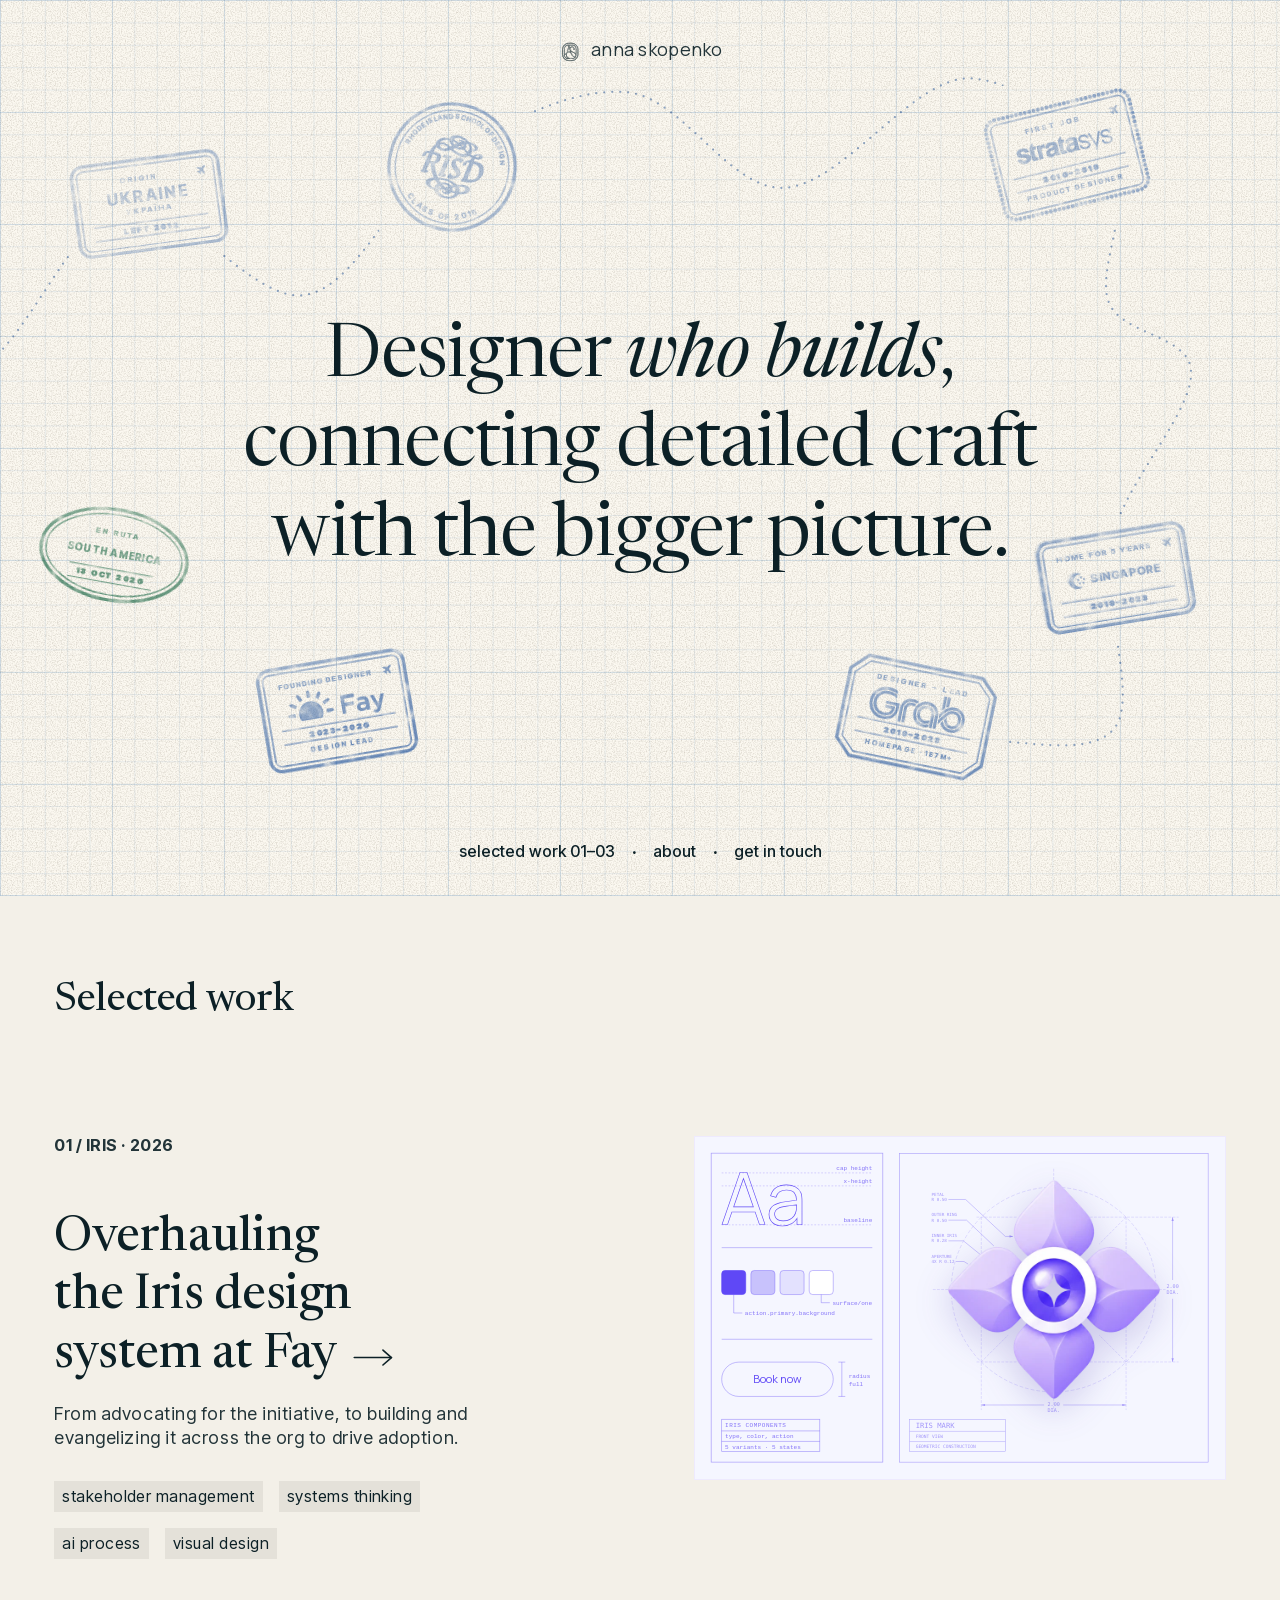
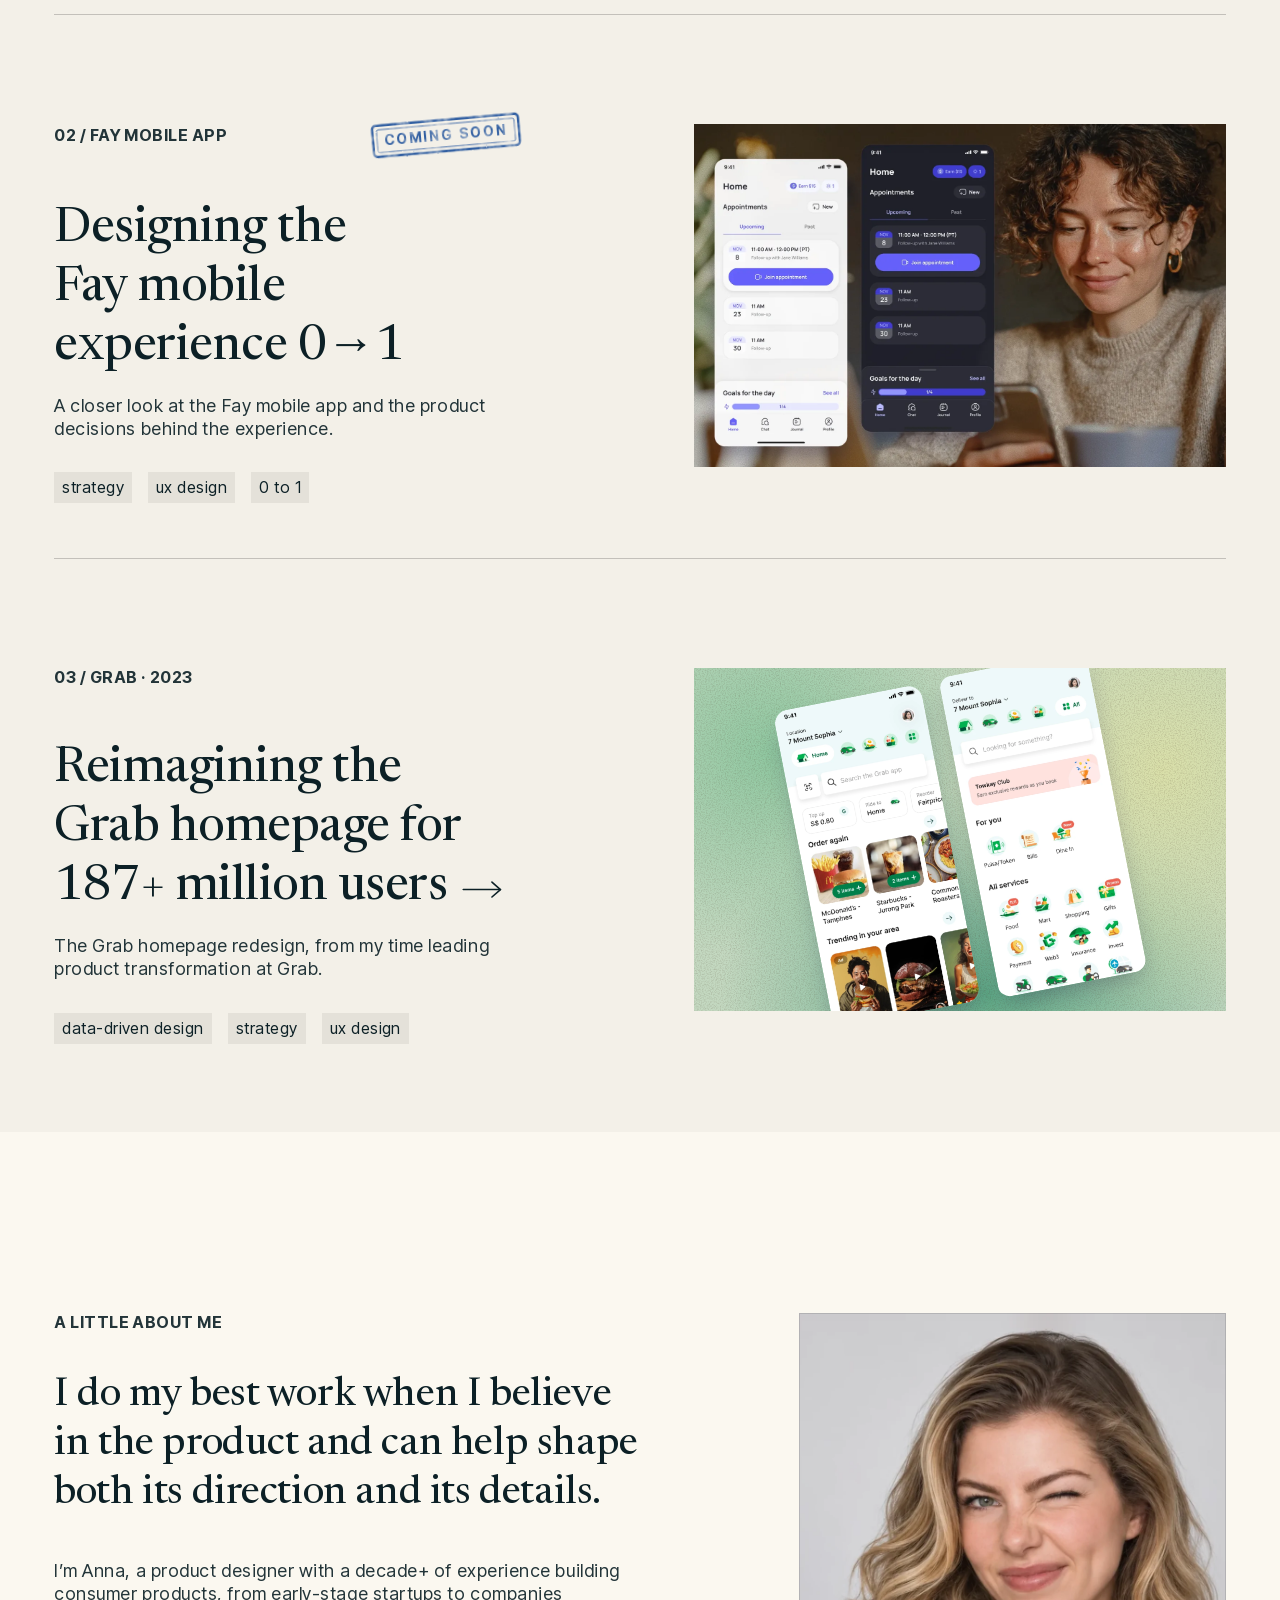
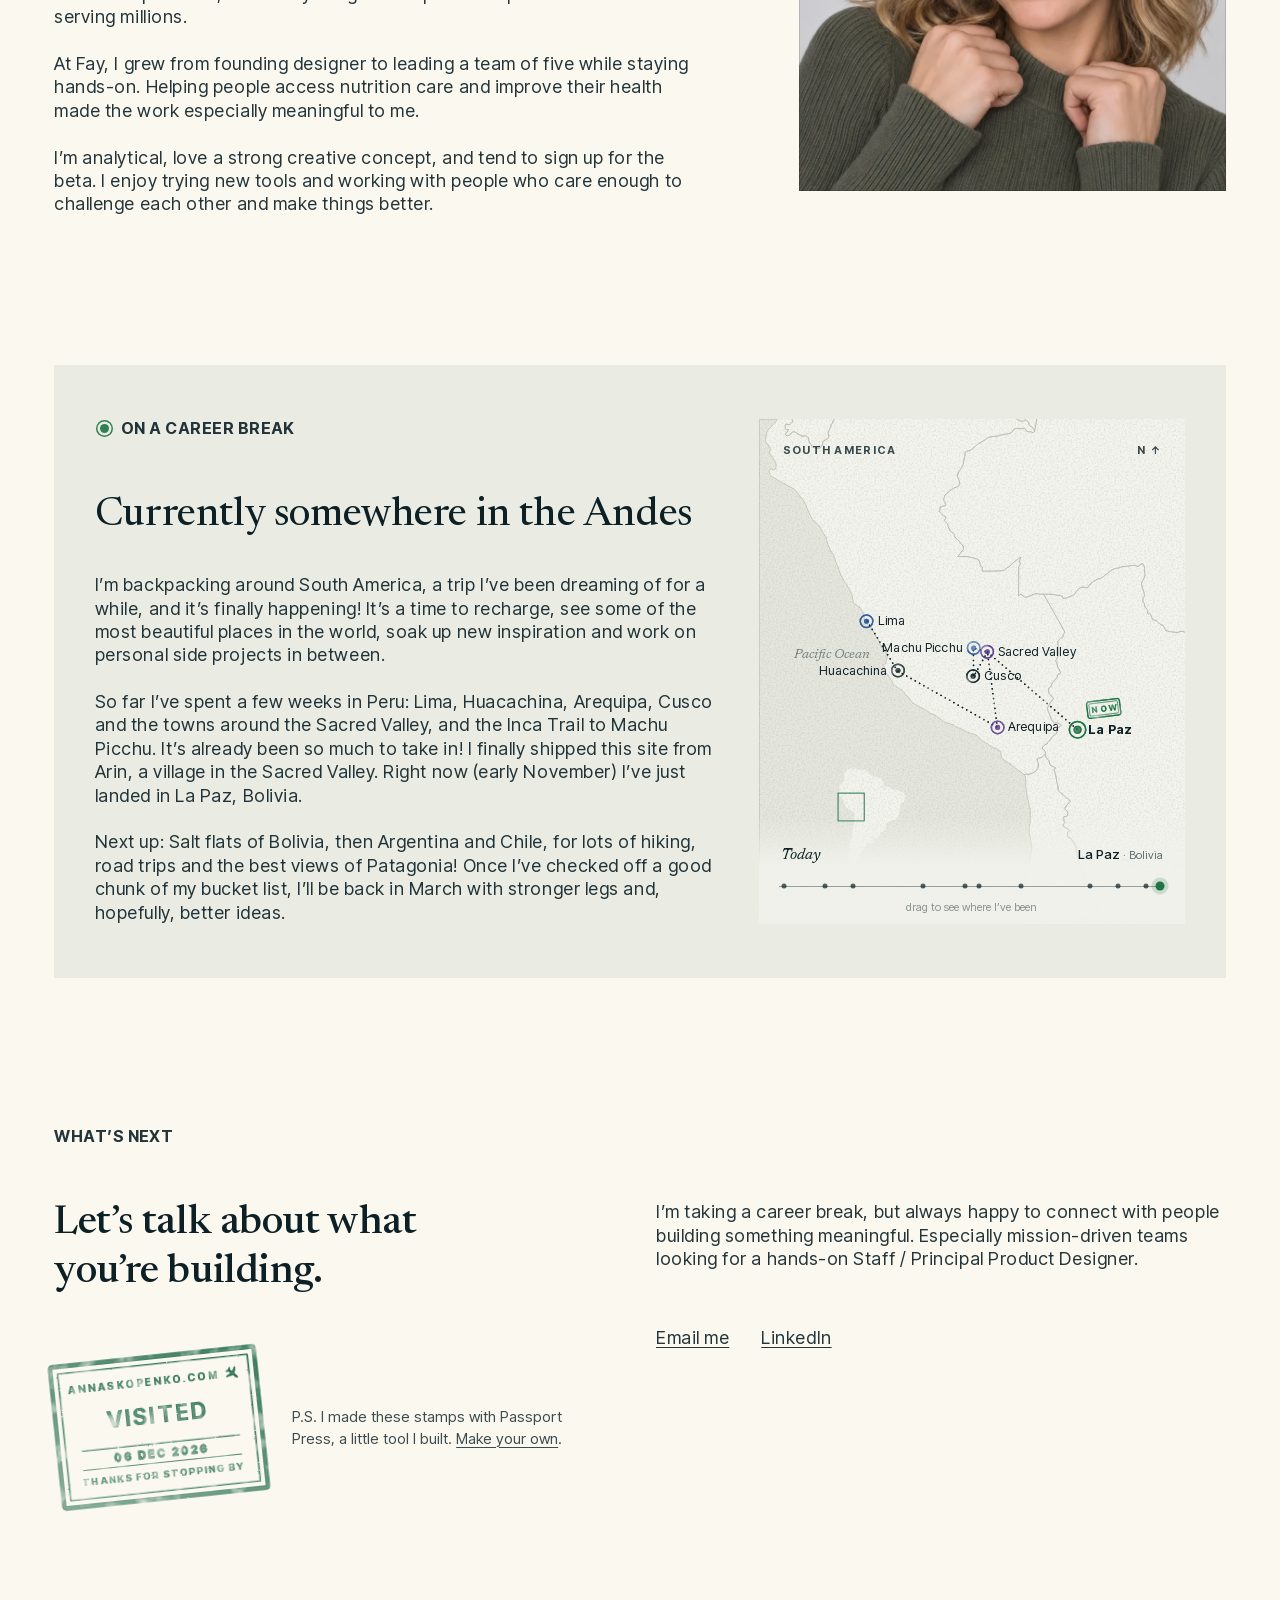
==== commit bd6cdc44: "Trip: La Paz, Bolivia; Colca folded into Arequipa; Cusco nudged left The map re-frames to take in La" ====
--- a/index.html
+++ b/index.html
@@ -186,15 +186,15 @@
             <h2 class="display">Currently somewhere in the Andes</h2>
             <div class="lede">
               <p>I’m backpacking around South America, a trip I’ve been dreaming of for a while, and it’s finally happening! It’s a time to recharge, see some of the most beautiful places in the world, soak up new inspiration and work on personal side projects in between.</p>
-              <p>So far I’ve spent a few weeks in Peru: Lima, Huacachina, Arequipa, Colca Canyon, Cusco and the towns around the Sacred Valley, and the Inca Trail to Machu Picchu. It’s already been so much to take in! Right now (early November) I’m in Pisac, just down the valley from Arin, a village by Calca, where I finally shipped this site.</p>
-              <p>Next up: Bolivia, then Argentina and Chile, for lots of hiking, road trips and the best views of Patagonia! Once I’ve checked off a good chunk of my bucket list, I’ll be back in March with stronger legs and, hopefully, better ideas.</p>
+              <p>So far I’ve spent a few weeks in Peru: Lima, Huacachina, Arequipa, Cusco and the towns around the Sacred Valley, and the Inca Trail to Machu Picchu. It’s already been so much to take in! I finally shipped this site from Arin, a village in the Sacred Valley. Right now (early November) I’ve just landed in La Paz, Bolivia.</p>
+              <p>Next up: Salt flats of Bolivia, then Argentina and Chile, for lots of hiking, road trips and the best views of Patagonia! Once I’ve checked off a good chunk of my bucket list, I’ll be back in March with stronger legs and, hopefully, better ideas.</p>
             </div>
           </div>
         </div>
         <div class="away-map-wrap">
         <p class="map-header" aria-hidden="true"><span>South America</span><span>N ↑</span></p>
         <!-- map -->
-        <svg class="away-map" viewBox="0 0 442 470" preserveAspectRatio="xMidYMid meet" role="img" aria-label="Map of southern Peru showing the route so far: Lima, Huacachina, Arequipa, Colca Canyon, Arequipa, Sacred Valley, Machu Picchu, Cusco, Sacred Valley. Sacred Valley is the current stop.">
+        <svg class="away-map" viewBox="0 0 442 470" preserveAspectRatio="xMidYMid meet" role="img" aria-label="Map of the route so far: Lima, Huacachina, Arequipa, Sacred Valley, Machu Picchu, Cusco, Sacred Valley, La Paz. La Paz is the current stop.">
           <defs><filter id="map-ink" x="-8%" y="-8%" width="116%" height="116%" color-interpolation-filters="sRGB">
             <feTurbulence type="fractalNoise" baseFrequency="0.9" numOctaves="2" seed="7" result="grain"/>
             <feDisplacementMap in="SourceGraphic" in2="grain" scale="0.88" xChannelSelector="R" yChannelSelector="G" result="rough"/>
@@ -206,12 +206,12 @@
             <feComponentTransfer in="blotch" result="coverage"><feFuncA type="linear" slope="-1.72" intercept="1.92"/></feComponentTransfer>
             <feComposite in="inked" in2="coverage" operator="in"/>
           </filter></defs>
-          <path class="map-land" d="M392.4 -169.1L392.1 -166.4L390.8 -165.4L388.9 -165.2L385.8 -167.0L383.7 -166.6L381.6 -166.4L378.4 -168.6L377.4 -170.8L375.0 -172.6L370.0 -171.9L365.9 -171.8L362.5 -172.2L359.3 -171.7L356.8 -169.3L354.8 -166.6L352.5 -164.4L345.6 -162.9L342.0 -162.9L338.8 -161.4L334.1 -160.8L330.8 -159.5L324.9 -158.8L318.0 -158.1L313.9 -156.1L312.5 -155.3L308.5 -152.5L301.5 -148.1L297.8 -146.6L293.1 -141.9L287.7 -137.5L284.1 -135.1L278.8 -134.0L276.6 -132.9L275.9 -131.5L276.3 -129.7L275.4 -125.5L273.7 -117.6L273.3 -113.8L273.0 -112.0L269.4 -105.6L265.7 -99.8L263.8 -95.8L262.7 -93.0L264.0 -90.6L265.4 -86.4L266.7 -83.0L267.1 -80.7L266.7 -78.0L265.2 -75.6L262.6 -74.0L259.3 -73.5L252.3 -69.2L244.6 -63.0L242.0 -60.1L241.3 -57.3L240.2 -52.9L240.7 -50.7L242.0 -49.1L243.5 -45.4L243.6 -43.5L242.4 -42.4L240.2 -42.2L238.3 -41.9L236.7 -40.9L235.3 -41.2L233.9 -40.7L233.9 -39.1L234.3 -37.3L234.2 -35.5L233.2 -34.3L232.5 -33.5L233.2 -32.2L234.6 -31.2L236.6 -29.4L239.6 -26.0L241.7 -25.4L243.6 -24.2L243.8 -22.3L243.2 -20.4L241.5 -19.6L241.3 -17.9L243.6 -15.9L245.0 -14.5L246.6 -12.3L247.9 -9.4L247.9 -7.5L249.5 -5.1L250.3 -3.1L250.3 -1.2L252.7 0.7L254.9 2.2L256.3 3.4L257.9 4.3L258.1 5.7L258.0 7.8L260.2 11.4L264.2 14.1L267.3 18.0L269.3 20.8L273.1 25.3L273.3 30.4L268.6 36.4L263.8 42.4L271.6 42.2L279.5 42.3L287.8 44.0L293.4 45.6L296.7 46.4L299.1 48.3L300.2 51.2L301.3 53.6L301.4 57.2L304.9 60.0L304.7 62.7L304.5 66.6L306.1 66.6L316.2 66.6L327.3 66.6L337.9 65.9L341.9 65.0L346.8 60.4L349.8 59.0L352.6 56.8L356.0 52.9L358.7 51.1L361.0 48.9L364.3 46.7L365.8 45.1L366.9 44.5L369.6 43.4L368.4 45.6L367.6 47.8L367.3 50.9L368.6 54.3L367.5 56.9L365.8 59.2L365.8 65.2L365.8 73.8L365.8 81.2L365.6 90.3L365.6 100.8L365.6 107.7L367.5 106.3L369.9 105.1L373.2 108.3L375.5 109.7L377.4 109.9L379.6 109.9L382.3 109.2L388.4 106.6L392.6 104.3L397.4 104.5L404.0 105.4L407.7 105.3L412.7 114.2L416.2 120.6L420.4 128.0L423.8 134.0L428.8 143.0L433.3 150.8L437.8 159.2L443.1 168.6L441.5 171.0L440.1 172.9L440.2 176.2L438.1 177.9L435.9 179.0L433.3 181.6L431.5 184.1L431.4 187.4L431.8 204.6L431.4 209.3L430.0 213.2L428.5 215.3L427.7 216.9L429.8 220.8L431.7 228.8L433.1 230.4L435.0 233.6L435.8 236.8L435.4 237.9L431.8 239.4L430.5 240.7L430.1 245.2L428.5 246.8L426.0 249.1L424.3 251.5L422.8 253.2L421.4 254.2L420.7 257.2L419.7 260.3L416.4 262.3L415.9 266.0L415.9 269.2L417.6 272.2L423.3 278.8L423.8 280.3L420.5 284.3L418.7 287.0L414.1 295.3L414.0 296.8L415.1 300.7L422.1 317.6L423.3 319.0L425.4 320.6L428.8 320.4L434.1 322.2L436.7 324.3L436.9 325.4L436.4 326.0L433.5 327.4L430.4 329.2L429.4 331.0L429.1 333.7L429.8 337.7L428.5 339.1L425.4 340.7L422.8 342.9L420.1 346.7L415.5 352.5L414.0 354.0L413.3 356.0L410.7 356.6L405.9 360.5L405.2 362.5L405.9 364.4L408.3 366.0L410.0 368.3L410.4 371.2L410.4 373.0L407.4 375.8L403.6 378.9L398.7 379.5L396.9 381.1L397.3 384.4L398.8 389.1L398.8 392.8L397.4 397.1L394.0 401.7L388.7 404.8L383.7 406.5L379.9 406.5L376.0 406.8L374.4 407.3L371.6 404.6L358.6 395.3L353.7 390.4L349.2 388.1L338.0 380.2L336.9 377.7L335.6 369.6L334.1 367.3L330.4 364.4L320.6 360.5L317.0 358.5L313.1 355.0L307.4 352.5L301.1 347.3L297.4 343.1L293.3 340.4L280.3 336.6L273.8 332.8L261.7 327.4L256.3 323.9L243.3 319.7L239.5 317.8L226.6 308.0L217.8 304.7L210.5 299.3L188.7 287.5L185.2 283.7L182.0 278.0L177.1 274.5L171.7 266.5L163.6 261.9L155.8 255.7L153.0 250.0L147.9 242.9L146.3 239.0L141.7 235.3L141.4 227.7L138.3 224.2L140.6 222.5L143.0 221.7L146.0 210.0L144.3 204.2L136.3 193.4L133.3 188.3L131.1 181.7L128.0 177.8L123.2 169.6L120.2 162.4L113.7 157.0L112.0 155.1L111.0 152.4L107.5 150.6L107.3 145.0L104.9 134.4L101.3 129.0L88.5 119.1L88.2 115.1L87.2 108.1L84.4 100.6L70.2 77.1L66.5 70.0L63.0 58.6L59.8 52.2L56.2 40.7L51.0 32.0L47.6 24.4L44.0 14.9L43.7 9.9L37.3 1.2L33.8 -6.7L27.9 -13.4L21.9 -18.5L19.3 -22.0L11.0 -39.1L9.9 -44.1L4.1 -53.4L-1.6 -60.2L-5.1 -65.6L-9.7 -70.5L-37.5 -85.5L-47.3 -91.8L-50.6 -94.7L-52.1 -99.4L-51.5 -102.1L-48.6 -104.7L-44.6 -102.7L-42.2 -103.5L-40.4 -106.9L-40.2 -112.0L-42.6 -118.5L-51.6 -131.1L-50.9 -133.8L-49.2 -136.7L-52.6 -142.8L-56.5 -147.6L-58.3 -151.4L-56.2 -165.6L-54.2 -169.2L-40.6 -183.6L-36.9 -189.7L-31.2 -193.5L-25.2 -199.3L-18.2 -203.7L-17.1 -203.0L-16.1 -202.2L-16.1 -200.8L-15.8 -199.5L-15.1 -198.3L-15.0 -196.0L-14.1 -194.5L-14.0 -192.9L-14.0 -190.5L-14.4 -189.4L-14.0 -187.4L-12.4 -183.7L-13.0 -182.6L-14.5 -181.8L-15.9 -180.8L-17.4 -178.6L-19.5 -178.6L-22.6 -179.6L-24.8 -178.3L-25.5 -175.9L-24.9 -173.9L-24.7 -171.9L-23.4 -170.3L-19.4 -170.2L-23.0 -165.0L-24.7 -162.7L-24.2 -161.2L-22.1 -159.9L-20.5 -159.8L-16.9 -161.7L-14.5 -164.4L-13.1 -166.0L-10.8 -166.6L-7.8 -165.4L-3.8 -162.8L0.9 -160.6L2.7 -159.2L6.2 -159.6L9.0 -160.1L11.4 -158.3L13.9 -156.7L14.5 -151.3L16.3 -147.4L18.4 -144.5L21.2 -140.8L23.7 -139.6L26.9 -139.6L31.3 -138.3L33.0 -139.1L34.6 -141.6L35.3 -143.0L37.6 -143.7L37.7 -145.3L37.3 -147.3L38.0 -149.6L39.8 -151.5L44.5 -154.5L46.7 -155.8L47.3 -157.6L48.1 -160.1L47.7 -161.4L46.8 -163.0L47.0 -165.5L48.3 -168.6L50.0 -172.3L51.6 -177.1L52.1 -179.3L53.8 -180.7L54.4 -182.7L55.2 -185.1L57.3 -187.8L57.3 -190.7L58.1 -192.0L58.1 -195.3L60.2 -202.0L60.2 -203.4L61.1 -203.7L62.7 -203.3L64.0 -201.7L64.4 -200.3L65.0 -199.6L66.2 -199.8L67.6 -200.6L67.5 -202.0L66.5 -203.2L66.2 -204.0L66.7 -205.3L68.8 -208.0L71.2 -211.1L76.4 -217.6L79.5 -220.3L87.5 -223.2L93.5 -225.3L99.4 -227.3L107.2 -230.3L118.3 -234.5L126.3 -237.4L163.4 -271.6L187.4 -340.1L249.3 -284.9L309.7 -247.2L376.6 -238.8L379.3 -237.8L381.3 -235.6L384.4 -234.3L387.3 -233.5L388.4 -231.8L388.4 -230.6L388.1 -229.8L385.1 -225.1L379.6 -216.0L374.4 -207.8L366.5 -194.9L361.9 -187.6L363.0 -187.4L370.0 -184.2L371.7 -184.1L374.3 -184.9L376.0 -186.1L377.6 -186.3L379.1 -185.1L381.6 -183.5L383.2 -178.9L384.4 -176.7L387.3 -174.9L390.3 -172.1L392.4 -169.1ZM181.5 -337.8L143.7 -250.5L126.3 -237.4L118.3 -234.5L107.2 -230.3L99.4 -227.3L93.5 -225.3L87.5 -223.2L79.5 -220.3L76.4 -217.6L71.2 -211.1L68.8 -208.0L66.7 -205.3L66.2 -204.0L66.5 -203.2L67.5 -202.0L67.6 -200.6L66.2 -199.8L65.0 -199.6L64.4 -200.3L64.0 -201.7L62.7 -203.3L61.1 -203.7L60.2 -203.4L60.2 -202.0L58.1 -195.3L58.1 -192.0L57.3 -190.7L57.3 -187.8L55.2 -185.1L54.4 -182.7L53.8 -180.7L52.1 -179.3L51.6 -177.1L50.0 -172.3L48.3 -168.6L47.0 -165.5L46.8 -163.0L47.7 -161.4L48.1 -160.1L47.3 -157.6L46.7 -155.8L44.5 -154.5L39.8 -151.5L38.0 -149.6L37.3 -147.3L37.7 -145.3L37.6 -143.7L35.3 -143.0L34.6 -141.6L33.0 -139.1L31.3 -138.3L26.9 -139.6L23.7 -139.6L21.2 -140.8L18.4 -144.5L16.3 -147.4L14.5 -151.3L13.9 -156.7L11.4 -158.3L9.0 -160.1L6.2 -159.6L2.7 -159.2L0.9 -160.6L-3.8 -162.8L-7.8 -165.4L-10.8 -166.6L-13.1 -166.0L-14.5 -164.4L-16.9 -161.7L-20.5 -159.8L-22.1 -159.9L-24.2 -161.2L-24.7 -162.7L-23.0 -165.0L-19.4 -170.2L-23.4 -170.3L-24.7 -171.9L-24.9 -173.9L-25.5 -175.9L-24.8 -178.3L-22.6 -179.6L-19.5 -178.6L-17.4 -178.6L-15.9 -180.8L-14.5 -181.8L-13.0 -182.6L-12.4 -183.7L-14.0 -187.4L-14.4 -189.4L-14.0 -190.5L-14.0 -192.9L-14.1 -194.5L-15.0 -196.0L-15.1 -198.3L-15.8 -199.5L-16.1 -200.8L-16.1 -202.2L-17.1 -203.0L-18.2 -203.7L-17.4 -204.3L-11.7 -206.3L-9.2 -208.4L-6.4 -210.3L-3.8 -213.2L-2.3 -215.9L1.7 -228.7L5.5 -236.8L-2.4 -238.1L-4.8 -236.8L-6.6 -237.7L-7.4 -244.4L-10.4 -238.8L-15.2 -234.7L-15.4 -233.3L-16.7 -231.5L-20.4 -233.1L-23.2 -234.9L-18.1 -335.4L92.8 -369.1L181.5 -337.8ZM-10.5 -220.7L-11.2 -219.1L-15.1 -219.3L-16.1 -219.7L-16.1 -221.5L-15.2 -227.3L-14.2 -229.7L-11.1 -232.0L-8.5 -233.1L-5.2 -232.9L-1.7 -230.8L-5.8 -226.9L-8.1 -226.4L-9.0 -225.9L-10.5 -220.7ZM338.8 -826.8L278.0 -715.3L361.7 -631.8L491.2 -584.5L483.5 -456.6L505.2 -411.8L412.0 -413.9L424.5 -368.4L401.0 -323.7L404.1 -233.1L401.7 -218.9L399.1 -205.1L397.0 -192.6L394.6 -178.9L393.1 -170.5L392.4 -169.1L390.3 -172.1L387.3 -174.9L384.4 -176.7L383.2 -178.9L381.6 -183.5L379.1 -185.1L377.6 -186.3L376.0 -186.1L374.3 -184.9L371.7 -184.1L370.0 -184.2L363.0 -187.4L361.9 -187.6L366.5 -194.9L374.4 -207.8L379.6 -216.0L385.1 -225.1L388.1 -229.8L388.4 -230.6L388.4 -231.8L387.3 -233.5L384.4 -234.3L381.3 -235.6L379.3 -237.8L376.6 -238.8L370.6 -242.0L279.5 -243.9L222.8 -302.5L150.6 -356.3L66.8 -381.7L81.5 -454.4L99.6 -521.8L83.1 -655.5L119.5 -672.7L164.8 -756.6L300.8 -827.9ZM374.4 407.3L376.0 406.8L379.9 406.5L383.7 406.5L388.7 404.8L394.0 401.7L397.4 397.1L398.8 392.8L398.8 389.1L397.3 384.4L396.9 381.1L398.7 379.5L403.6 378.9L407.4 375.8L410.4 373.0L411.1 377.7L416.6 383.9L418.3 390.9L419.5 391.8L427.0 395.3L427.1 396.1L426.0 397.4L425.0 399.1L425.7 401.5L427.0 404.8L427.5 407.8L428.3 410.9L429.1 415.7L429.7 420.0L431.5 426.4L431.9 430.4L431.9 432.8L433.4 435.1L436.2 437.9L440.2 440.7L443.4 444.0L445.7 446.2L448.7 448.0L450.8 449.7L451.6 450.8L451.9 451.7L451.1 452.7L447.5 457.0L442.6 463.5L442.6 464.3L447.4 469.0L448.1 471.0L448.1 473.6L446.5 476.8L441.5 477.7L440.4 478.6L440.2 479.7L441.4 481.0L441.2 484.2L443.1 487.6L442.1 488.7L440.2 490.4L440.2 492.0L440.8 493.6L442.8 495.1L450.5 500.0L451.1 500.6L450.9 501.1L448.0 504.3L447.6 506.3L447.8 509.7L448.2 511.8L449.2 512.6L453.1 513.7L457.9 521.1L462.5 528.0L462.5 534.1L462.9 541.0L465.9 546.5L466.3 551.0L467.2 555.9L470.8 559.0L472.2 565.0L472.5 568.2L472.3 570.2L475.1 576.8L475.3 582.4L474.6 586.4L474.8 588.7L475.1 590.3L477.5 591.7L478.5 592.6L481.9 593.0L486.9 593.1L495.6 591.6L502.2 590.2L509.6 597.5L506.5 607.5L501.3 623.4L497.3 635.7L496.6 637.3L495.9 639.7L487.3 643.2L474.8 648.3L468.5 651.0L460.4 654.4L458.5 657.1L456.1 658.7L453.5 660.6L452.6 662.7L450.2 664.1L448.1 668.9L448.1 672.6L449.4 675.1L451.8 676.1L452.6 679.2L453.3 681.3L455.1 683.0L454.7 684.3L453.2 685.3L450.7 685.9L448.9 688.9L446.8 696.4L446.5 699.1L448.8 705.8L450.1 709.5L413.4 809.6L377.3 920.3L390.1 1001.3L377.6 1084.6L343.8 1163.1L331.2 1271.4L316.1 1348.9L315.5 1432.5L319.2 1493.5L315.5 1586.2L253.0 1675.9L299.8 1750.6L400.4 1802.9L315.7 1843.4L293.8 1815.5L262.6 1811.2L246.4 1785.4L292.4 1772.6L227.6 1749.4L247.8 1726.2L234.3 1684.0L227.3 1639.5L217.5 1614.4L212.2 1573.3L190.2 1532.0L235.3 1539.2L274.4 1513.3L281.1 1394.3L274.0 1353.9L253.7 1211.9L312.1 1058.7L331.8 836.7L365.9 701.5L368.2 699.1L371.6 694.6L373.2 689.5L373.4 686.3L368.9 670.2L368.3 664.7L369.3 651.9L370.9 643.7L370.5 637.0L370.9 633.6L371.7 629.4L374.7 624.3L375.5 620.6L374.4 619.1L370.7 617.2L367.7 612.5L367.5 607.9L368.4 604.6L368.7 599.8L373.2 598.9L375.6 596.3L377.9 591.3L380.7 579.3L382.0 564.5L383.7 555.6L384.9 551.2L385.8 541.9L387.6 535.9L387.9 530.4L387.6 526.1L383.3 504.6L383.3 496.6L385.1 484.3L385.1 467.0L384.9 462.9L383.2 459.1L382.7 454.0L380.1 445.0L377.7 427.1L377.7 417.5L376.7 409.5L374.4 407.3ZM514.9 -392.1L609.6 -401.5L619.9 -484.8L674.1 -489.0L759.1 -554.2L797.8 -514.8L800.5 -417.4L857.6 -406.0L925.1 -420.9L981.0 -445.9L1037.8 -435.8L1099.9 -483.2L1165.5 -416.9L1107.0 -288.2L1173.4 -263.6L1246.9 -292.0L1310.2 -310.3L1398.1 -266.9L1417.5 -237.6L1595.6 -217.3L1783.3 -56.1L1691.8 110.0L1618.6 203.9L1594.0 403.5L1501.3 591.2L1407.0 597.7L1255.0 696.2L1239.5 763.3L1104.7 957.6L1132.3 884.9L1074.2 1016.9L1016.4 959.3L941.8 912.6L945.2 823.2L998.9 782.4L1020.5 701.5L982.3 638.3L949.6 569.2L867.3 558.6L866.3 496.3L886.7 402.0L778.7 300.8L704.4 198.8L680.9 188.7L677.8 188.8L675.0 187.0L670.1 182.7L667.8 181.0L666.8 178.7L665.8 175.4L663.8 174.7L661.3 175.3L658.5 177.1L654.7 175.9L650.0 172.8L647.0 170.4L645.3 169.3L641.1 167.6L637.3 167.3L631.3 169.8L626.4 168.8L618.8 167.8L612.2 166.1L609.8 161.5L608.5 158.3L604.6 156.4L601.5 154.1L597.8 150.5L595.9 149.3L592.6 148.3L589.5 147.1L589.2 144.9L588.1 141.9L587.8 141.2L585.7 137.6L584.6 137.3L583.5 138.0L582.8 138.5L581.9 137.8L581.7 136.3L582.2 133.6L581.1 130.9L578.1 128.1L576.5 125.2L576.4 122.2L575.7 120.1L574.5 119.1L573.8 117.3L573.6 114.8L574.5 111.7L576.4 108.3L575.9 102.9L573.2 95.6L571.8 90.3L571.5 87.1L571.9 84.7L573.5 82.4L576.8 76.7L577.4 72.4L576.4 67.5L576.2 63.8L576.9 61.2L575.8 57.8L573.5 54.6L571.9 54.6L569.6 55.4L567.1 58.1L563.9 58.6L561.2 56.9L552.5 57.6L539.1 59.3L533.7 61.0L530.6 61.7L526.8 62.3L520.7 65.4L505.6 77.4L502.5 79.1L498.9 79.3L496.8 81.0L493.5 82.3L486.9 87.1L483.5 90.9L481.3 94.3L478.8 94.4L476.9 93.5L470.6 93.9L467.5 95.2L464.1 98.5L459.8 104.5L457.9 106.2L454.5 108.1L450.5 109.5L445.7 111.7L443.4 111.9L441.5 112.2L439.8 111.3L439.2 109.0L436.7 107.7L430.7 107.0L421.7 105.4L412.4 105.1L407.7 105.3L404.0 105.4L397.4 104.5L392.6 104.3L388.4 106.6L382.3 109.2L379.6 109.9L377.4 109.9L375.5 109.7L373.2 108.3L369.9 105.1L367.5 106.3L365.6 107.7L365.6 100.8L365.6 90.3L365.8 81.2L365.8 73.8L365.8 65.2L365.8 59.2L367.5 56.9L368.6 54.3L367.3 50.9L367.6 47.8L368.4 45.6L369.6 43.4L366.9 44.5L365.8 45.1L364.3 46.7L361.0 48.9L358.7 51.1L356.0 52.9L352.6 56.8L349.8 59.0L346.8 60.4L341.9 65.0L337.9 65.9L327.3 66.6L316.2 66.6L306.1 66.6L304.5 66.6L304.7 62.7L304.9 60.0L301.4 57.2L301.3 53.6L300.2 51.2L299.1 48.3L296.7 46.4L293.4 45.6L287.8 44.0L279.5 42.3L271.6 42.2L263.8 42.4L268.6 36.4L273.3 30.4L273.1 25.3L269.3 20.8L267.3 18.0L264.2 14.1L260.2 11.4L258.0 7.8L258.1 5.7L257.9 4.3L256.3 3.4L254.9 2.2L252.7 0.7L250.3 -1.2L250.3 -3.1L249.5 -5.1L247.9 -7.5L247.9 -9.4L246.6 -12.3L245.0 -14.5L243.6 -15.9L241.3 -17.9L241.5 -19.6L243.2 -20.4L243.8 -22.3L243.6 -24.2L241.7 -25.4L239.6 -26.0L236.6 -29.4L234.6 -31.2L233.2 -32.2L232.5 -33.5L233.2 -34.3L234.2 -35.5L234.3 -37.3L233.9 -39.1L233.9 -40.7L235.3 -41.2L236.7 -40.9L238.3 -41.9L240.2 -42.2L242.4 -42.4L243.6 -43.5L243.5 -45.4L242.0 -49.1L240.7 -50.7L240.2 -52.9L241.3 -57.3L242.0 -60.1L244.6 -63.0L252.3 -69.2L259.3 -73.5L262.6 -74.0L265.2 -75.6L266.7 -78.0L267.1 -80.7L266.7 -83.0L265.4 -86.4L264.0 -90.6L262.7 -93.0L263.8 -95.8L265.7 -99.8L269.4 -105.6L273.0 -112.0L273.3 -113.8L273.7 -117.6L275.4 -125.5L276.3 -129.7L275.9 -131.5L276.6 -132.9L278.8 -134.0L284.1 -135.1L287.7 -137.5L293.1 -141.9L297.8 -146.6L301.5 -148.1L308.5 -152.5L312.5 -155.3L313.9 -156.1L318.0 -158.1L324.9 -158.8L330.8 -159.5L334.1 -160.8L338.8 -161.4L342.0 -162.9L345.6 -162.9L352.5 -164.4L354.8 -166.6L356.8 -169.3L359.3 -171.7L362.5 -172.2L365.9 -171.8L370.0 -171.9L375.0 -172.6L377.4 -170.8L378.4 -168.6L381.6 -166.4L383.7 -166.6L385.8 -167.0L388.9 -165.2L390.8 -165.4L392.1 -166.4L392.4 -169.1L393.1 -170.5L394.6 -178.9L397.0 -192.6L399.1 -205.1L401.7 -218.9L404.1 -233.1L414.1 -291.2L391.6 -366.1L420.4 -383.7L461.9 -414.7ZM410.4 373.0L410.4 371.2L410.0 368.3L408.3 366.0L405.9 364.4L405.2 362.5L405.9 360.5L410.7 356.6L413.3 356.0L414.0 354.0L415.5 352.5L420.1 346.7L422.8 342.9L425.4 340.7L428.5 339.1L429.8 337.7L429.1 333.7L429.4 331.0L430.4 329.2L433.5 327.4L436.4 326.0L436.9 325.4L436.7 324.3L434.1 322.2L428.8 320.4L425.4 320.6L423.3 319.0L422.1 317.6L415.1 300.7L414.0 296.8L414.1 295.3L418.7 287.0L420.5 284.3L423.8 280.3L423.3 278.8L417.6 272.2L415.9 269.2L415.9 266.0L416.4 262.3L419.7 260.3L420.7 257.2L421.4 254.2L422.8 253.2L424.3 251.5L426.0 249.1L428.5 246.8L430.1 245.2L430.5 240.7L431.8 239.4L435.4 237.9L435.8 236.8L435.0 233.6L433.1 230.4L431.7 228.8L429.8 220.8L427.7 216.9L428.5 215.3L430.0 213.2L431.4 209.3L431.8 204.6L431.4 187.4L431.5 184.1L433.3 181.6L435.9 179.0L438.1 177.9L440.2 176.2L440.1 172.9L441.5 171.0L443.1 168.6L437.8 159.2L433.3 150.8L428.8 143.0L423.8 134.0L420.4 128.0L416.2 120.6L412.7 114.2L407.7 105.3L412.4 105.1L421.7 105.4L430.7 107.0L436.7 107.7L439.2 109.0L439.8 111.3L441.5 112.2L443.4 111.9L445.7 111.7L450.5 109.5L454.5 108.1L457.9 106.2L459.8 104.5L464.1 98.5L467.5 95.2L470.6 93.9L476.9 93.5L478.8 94.4L481.3 94.3L483.5 90.9L486.9 87.1L493.5 82.3L496.8 81.0L498.9 79.3L502.5 79.1L505.6 77.4L520.7 65.4L526.8 62.3L530.6 61.7L533.7 61.0L539.1 59.3L552.5 57.6L561.2 56.9L563.9 58.6L567.1 58.1L569.6 55.4L571.9 54.6L573.5 54.6L575.8 57.8L576.9 61.2L576.2 63.8L576.4 67.5L577.4 72.4L576.8 76.7L573.5 82.4L571.9 84.7L571.5 87.1L571.8 90.3L573.2 95.6L575.9 102.9L576.4 108.3L574.5 111.7L573.6 114.8L573.8 117.3L574.5 119.1L575.7 120.1L576.4 122.2L576.5 125.2L578.1 128.1L581.1 130.9L582.2 133.6L581.7 136.3L581.9 137.8L582.8 138.5L583.5 138.0L584.6 137.3L585.7 137.6L587.8 141.2L588.1 141.9L589.2 144.9L589.5 147.1L592.6 148.3L595.9 149.3L597.8 150.5L601.5 154.1L604.6 156.4L608.5 158.3L609.8 161.5L612.2 166.1L618.8 167.8L626.4 168.8L631.3 169.8L637.3 167.3L641.1 167.6L645.3 169.3L647.0 170.4L650.0 172.8L654.7 175.9L658.5 177.1L661.3 175.3L663.8 174.7L665.8 175.4L666.8 178.7L667.8 181.0L670.1 182.7L675.0 187.0L677.8 188.8L680.9 188.7L704.4 198.8L778.7 300.8L886.7 402.0L805.7 446.0L681.8 565.5L678.7 563.1L675.8 558.7L675.1 556.6L674.7 556.6L657.8 556.6L641.7 556.8L640.2 557.8L637.7 557.8L636.0 556.8L634.4 556.9L632.0 557.8L629.9 559.6L623.6 571.6L620.6 576.7L618.3 581.3L616.6 589.1L616.0 590.5L614.0 587.8L611.2 580.5L609.9 576.5L608.0 571.8L604.9 566.0L601.0 564.2L598.8 563.7L595.5 562.5L589.5 561.1L586.9 560.8L570.0 560.7L568.7 560.5L562.1 561.2L558.7 560.7L555.1 557.5L547.2 551.7L545.7 549.9L542.7 548.7L540.8 548.5L539.8 549.7L538.4 554.5L536.8 558.8L535.1 561.3L529.6 563.1L524.3 565.0L521.4 565.5L519.9 567.6L519.1 570.7L517.9 573.3L510.3 577.5L508.6 579.2L507.7 583.2L503.6 588.3L502.2 590.2L495.6 591.6L486.9 593.1L481.9 593.0L478.5 592.6L477.5 591.7L475.1 590.3L474.8 588.7L474.6 586.4L475.3 582.4L475.1 576.8L472.3 570.2L472.5 568.2L472.2 565.0L470.8 559.0L467.2 555.9L466.3 551.0L465.9 546.5L462.9 541.0L462.5 534.1L462.5 528.0L457.9 521.1L453.1 513.7L449.2 512.6L448.2 511.8L447.8 509.7L447.6 506.3L448.0 504.3L450.9 501.1L451.1 500.6L450.5 500.0L442.8 495.1L440.8 493.6L440.2 492.0L440.2 490.4L442.1 488.7L443.1 487.6L441.2 484.2L441.4 481.0L440.2 479.7L440.4 478.6L441.5 477.7L446.5 476.8L448.1 473.6L448.1 471.0L447.4 469.0L442.6 464.3L442.6 463.5L447.5 457.0L451.1 452.7L451.9 451.7L451.6 450.8L450.8 449.7L448.7 448.0L445.7 446.2L443.4 444.0L440.2 440.7L436.2 437.9L433.4 435.1L431.9 432.8L431.9 430.4L431.5 426.4L429.7 420.0L429.1 415.7L428.3 410.9L427.5 407.8L427.0 404.8L425.7 401.5L425.0 399.1L426.0 397.4L427.1 396.1L427.0 395.3L419.5 391.8L418.3 390.9L416.6 383.9L411.1 377.7L410.4 373.0ZM882.1 891.1L861.8 978.3L895.8 1134.5L699.8 1261.9L586.5 1324.9L644.9 1390.3L578.6 1466.9L560.0 1592.1L450.9 1699.6L428.4 1763.7L306.4 1771.8L252.0 1701.8L298.3 1601.4L331.9 1514.2L323.1 1449.6L321.6 1375.6L323.9 1275.9L344.9 1185.5L372.5 1101.0L392.3 1017.4L374.0 929.6L401.3 833.8L446.8 739.3L450.1 709.5L448.8 705.8L446.5 699.1L446.8 696.4L448.9 688.9L450.7 685.9L453.2 685.3L454.7 684.3L455.1 683.0L453.3 681.3L452.6 679.2L451.8 676.1L449.4 675.1L448.1 672.6L448.1 668.9L450.2 664.1L452.6 662.7L453.5 660.6L456.1 658.7L458.5 657.1L460.4 654.4L468.5 651.0L474.8 648.3L487.3 643.2L495.9 639.7L496.6 637.3L497.3 635.7L501.3 623.4L506.5 607.5L509.6 597.5L502.2 590.2L503.6 588.3L507.7 583.2L508.6 579.2L510.3 577.5L517.9 573.3L519.1 570.7L519.9 567.6L521.4 565.5L524.3 565.0L529.6 563.1L535.1 561.3L536.8 558.8L538.4 554.5L539.8 549.7L540.8 548.5L542.7 548.7L545.7 549.9L547.2 551.7L555.1 557.5L558.7 560.7L562.1 561.2L568.7 560.5L570.0 560.7L586.9 560.8L589.5 561.1L595.5 562.5L598.8 563.7L601.0 564.2L604.9 566.0L608.0 571.8L609.9 576.5L611.2 580.5L614.0 587.8L616.0 590.5L616.6 589.1L618.3 581.3L620.6 576.7L623.6 571.6L629.9 559.6L632.0 557.8L634.4 556.9L636.0 556.8L637.7 557.8L640.2 557.8L641.7 556.8L657.8 556.6L674.7 556.6L675.1 556.6L675.8 558.7L678.7 563.1L681.8 565.5L683.4 568.5L861.3 678.3L854.0 752.6L957.2 777.8L1020.5 701.5L998.9 782.4L945.2 823.2Z"/>
-          <polyline class="map-route" points="112.0,150.1 162.7,233.5 330.0,327.9 316.5,295.6 330.0,327.9 313.4,202.0 290.0,195.5 313.0,230.6 313.4,202.0" filter="url(#map-ink)"/>
-          <g class="map-pin map-pin--blue" data-stop="Lima" filter="url(#map-ink)" opacity="0.89" transform="translate(-0.6 0.3)"><circle cx="112.0" cy="150.1" r="6.5"/><circle cx="112.0" cy="150.1" r="2.6"/></g><text x="123.0" y="154.1" class="map-stop" data-stop="Lima">Lima</text><g class="map-pin map-pin--navy" data-stop="Huacachina" filter="url(#map-ink)" opacity="0.82" transform="translate(0.6 -0.3)"><circle cx="162.7" cy="233.5" r="6.5"/><circle cx="162.7" cy="233.5" r="2.6"/></g><text x="151.7" y="237.5" class="map-stop" data-stop="Huacachina" text-anchor="end">Huacachina</text><g class="map-pin map-pin--violet" data-stop="Arequipa" filter="url(#map-ink)" opacity="0.83" transform="translate(0.3 0.2)"><circle cx="330.0" cy="327.9" r="6.5"/><circle cx="330.0" cy="327.9" r="2.6"/></g><text x="341.0" y="331.9" class="map-stop" data-stop="Arequipa">Arequipa</text><g class="map-pin map-pin--blue" data-stop="Colca Canyon" filter="url(#map-ink)" opacity="0.91" transform="translate(0.3 -0.1)"><circle cx="316.5" cy="295.6" r="6.5"/><circle cx="316.5" cy="295.6" r="2.6"/></g><text x="327.5" y="299.6" class="map-stop" data-stop="Colca Canyon">Colca Canyon</text><g class="map-pin map-pin--navy" data-stop="Machu Picchu" filter="url(#map-ink)" opacity="0.93" transform="translate(-0.5 -0.4)"><circle cx="290.0" cy="195.5" r="6.5"/><circle cx="290.0" cy="195.5" r="2.6"/></g><text x="279.0" y="199.5" class="map-stop" data-stop="Machu Picchu" text-anchor="end">Machu Picchu</text><g class="map-pin map-pin--violet" data-stop="Cusco" filter="url(#map-ink)" opacity="0.92" transform="translate(-0.2 -0.3)"><circle cx="313.0" cy="230.6" r="6.5"/><circle cx="313.0" cy="230.6" r="2.6"/></g><text x="324.0" y="234.6" class="map-stop" data-stop="Cusco">Cusco</text><g class="map-pin map-pin--now" data-stop="Sacred Valley" filter="url(#map-ink)"><circle cx="313.4" cy="202.0" r="8.5"/><circle cx="313.4" cy="202.0" r="4.2"/></g><text x="324.4" y="206.0" class="map-stop map-stop--now" data-stop="Sacred Valley">Sacred Valley</text><g class="map-now-stamp" filter="url(#map-ink)"><g transform="translate(323.4 171.4) rotate(-7 17.1 8.6)"><rect x="2.2" y="2.2" width="29.8" height="12.8" rx="1.2" class="map-now-stamp-inner"/><rect width="34.2" height="17.2" rx="2.5"/><text x="5" y="11.8">NOW</text></g></g>
-          <text x="36" y="188.1" class="map-ocean">Pacific Ocean</text>
+          <path class="map-land" d="M529.4 -338.2L515.5 -295.4L513.2 -244.1L447.0 -221.7L431.1 -187.2L409.5 -152.8L403.1 -147.8L400.8 -145.5L398.4 -144.0L397.3 -142.0L395.7 -139.5L393.6 -139.4L393.5 -140.9L394.4 -143.3L393.4 -145.4L391.4 -146.6L390.5 -146.9L389.7 -146.7L387.4 -145.7L384.5 -143.8L382.8 -142.5L381.3 -141.9L378.0 -141.3L375.4 -141.0L374.2 -141.4L372.2 -142.8L367.5 -147.1L358.5 -164.5L344.6 -216.4L306.9 -278.4L230.5 -308.4L207.6 -363.6L243.6 -400.1L248.8 -386.8L290.4 -417.3L406.7 -376.8L463.5 -383.3L486.7 -366.7L510.3 -339.3ZM285.5 -14.9L285.3 -13.2L284.5 -12.6L283.3 -12.5L281.4 -13.6L280.1 -13.3L278.8 -13.2L276.8 -14.6L276.2 -15.9L274.7 -17.1L271.6 -16.6L269.1 -16.6L267.0 -16.8L265.0 -16.5L263.4 -15.0L262.2 -13.4L260.8 -12.0L256.5 -11.0L254.3 -11.0L252.3 -10.1L249.4 -9.8L247.4 -9.0L243.7 -8.5L239.4 -8.1L236.9 -6.9L236.1 -6.3L233.6 -4.6L229.3 -1.9L227.0 -1.0L224.0 2.0L220.7 4.7L218.5 6.1L215.2 6.8L213.8 7.5L213.4 8.4L213.6 9.5L213.1 12.1L212.0 17.0L211.8 19.3L211.6 20.5L209.4 24.4L207.1 28.0L205.9 30.5L205.3 32.2L206.0 33.7L206.9 36.3L207.7 38.4L208.0 39.8L207.7 41.5L206.8 43.0L205.2 44.0L203.1 44.3L198.8 46.9L194.0 50.8L192.5 52.6L192.0 54.3L191.3 57.1L191.6 58.4L192.5 59.4L193.3 61.7L193.4 62.9L192.7 63.5L191.3 63.6L190.2 63.9L189.2 64.5L188.3 64.3L187.4 64.6L187.4 65.6L187.7 66.7L187.6 67.8L187.0 68.6L186.5 69.1L187.0 69.8L187.8 70.5L189.1 71.6L190.9 73.7L192.3 74.1L193.4 74.8L193.5 76.0L193.1 77.2L192.1 77.7L192.0 78.7L193.4 79.9L194.3 80.8L195.3 82.2L196.1 84.0L196.1 85.2L197.0 86.7L197.6 87.9L197.6 89.1L199.1 90.2L200.4 91.1L201.3 91.9L202.2 92.4L202.4 93.3L202.3 94.6L203.7 96.8L206.1 98.5L208.1 100.9L209.3 102.6L211.7 105.4L211.8 108.6L208.9 112.3L205.9 116.0L210.7 115.9L215.7 116.0L220.8 117.0L224.2 118.0L226.2 118.5L227.8 119.7L228.5 121.5L229.1 123.0L229.2 125.2L231.4 126.9L231.2 128.6L231.1 131.0L232.1 131.0L238.4 131.0L245.2 131.0L251.8 130.6L254.3 130.0L257.2 127.2L259.1 126.3L260.9 125.0L263.0 122.5L264.6 121.4L266.1 120.1L268.1 118.7L269.0 117.7L269.7 117.3L271.4 116.7L270.7 118.0L270.1 119.4L269.9 121.3L270.8 123.4L270.0 125.0L269.0 126.4L269.0 130.2L269.0 135.5L269.0 140.0L268.9 145.7L268.9 152.2L268.9 156.5L270.0 155.6L271.5 154.8L273.6 156.8L275.0 157.7L276.2 157.8L277.5 157.8L279.2 157.4L283.0 155.7L285.6 154.4L288.6 154.5L292.7 155.0L294.9 155.0L298.0 160.5L300.2 164.4L302.8 169.0L304.9 172.7L308.0 178.3L310.8 183.1L313.6 188.3L316.8 194.2L315.9 195.7L315.0 196.8L315.1 198.9L313.7 199.9L312.4 200.6L310.8 202.2L309.7 203.7L309.6 205.8L309.9 216.4L309.6 219.3L308.7 221.8L307.8 223.0L307.3 224.0L308.6 226.5L309.8 231.4L310.7 232.4L311.8 234.4L312.3 236.3L312.1 237.1L309.9 238.0L309.1 238.8L308.8 241.6L307.8 242.6L306.2 244.0L305.2 245.5L304.3 246.5L303.4 247.1L303.0 249.0L302.4 250.9L300.3 252.2L300.0 254.5L300.0 256.4L301.0 258.3L304.6 262.3L304.9 263.3L302.9 265.8L301.8 267.4L298.9 272.6L298.8 273.5L299.5 275.9L303.9 286.4L304.6 287.2L305.9 288.2L308.0 288.1L311.3 289.2L312.9 290.5L313.0 291.2L312.7 291.6L310.9 292.5L309.0 293.6L308.4 294.7L308.2 296.4L308.6 298.9L307.8 299.7L305.9 300.7L304.3 302.1L302.6 304.4L299.8 308.0L298.8 308.9L298.4 310.2L296.8 310.5L293.8 313.0L293.4 314.2L293.8 315.4L295.3 316.3L296.4 317.8L296.6 319.5L296.6 320.7L294.8 322.4L292.4 324.3L289.4 324.7L288.2 325.7L288.5 327.8L289.5 330.6L289.5 332.9L288.6 335.6L286.5 338.4L283.2 340.4L280.1 341.4L277.7 341.4L275.3 341.6L274.4 341.9L272.6 340.2L264.6 334.5L261.6 331.5L258.7 330.0L251.8 325.2L251.2 323.6L250.4 318.6L249.4 317.2L247.1 315.4L241.1 313.0L238.8 311.7L236.4 309.5L232.9 308.0L229.0 304.8L226.7 302.2L224.1 300.5L216.1 298.2L212.1 295.8L204.6 292.5L201.3 290.3L193.2 287.7L190.9 286.5L182.9 280.4L177.4 278.4L172.9 275.0L159.4 267.8L157.3 265.4L155.3 261.9L152.3 259.7L148.9 254.8L143.9 251.9L139.1 248.1L137.4 244.6L134.2 240.1L133.2 237.8L130.4 235.4L130.2 230.7L128.3 228.6L129.7 227.5L131.2 227.0L133.0 219.8L132.0 216.2L127.0 209.5L125.2 206.4L123.8 202.3L121.9 199.9L118.9 194.8L117.1 190.3L113.1 187.0L112.0 185.8L111.4 184.1L109.2 183.0L109.1 179.5L107.6 173.0L105.4 169.6L97.5 163.5L97.3 161.1L96.7 156.7L94.9 152.1L86.2 137.5L83.9 133.1L81.7 126.1L79.7 122.1L77.5 115.0L74.2 109.6L72.1 104.9L69.9 99.0L69.7 95.9L65.8 90.6L63.6 85.6L59.9 81.5L56.2 78.3L54.6 76.2L49.5 65.6L48.8 62.5L45.3 56.7L41.7 52.5L39.5 49.2L36.7 46.2L19.5 36.9L13.4 33.0L11.4 31.1L10.5 28.3L10.8 26.6L12.6 25.0L15.1 26.2L16.6 25.7L17.7 23.6L17.8 20.5L16.3 16.5L10.8 8.7L11.2 7.0L12.3 5.2L10.2 1.4L7.8 -1.6L6.6 -3.9L8.0 -12.7L9.2 -15.0L17.6 -23.9L19.9 -27.6L23.4 -30.0L27.1 -33.6L31.4 -36.3L32.1 -35.8L32.7 -35.4L32.7 -34.5L32.9 -33.7L33.4 -32.9L33.5 -31.5L34.0 -30.6L34.1 -29.6L34.1 -28.2L33.8 -27.4L34.1 -26.2L35.1 -23.9L34.7 -23.2L33.7 -22.8L32.8 -22.1L32.0 -20.7L30.6 -20.8L28.7 -21.4L27.4 -20.6L26.9 -19.1L27.3 -17.8L27.4 -16.6L28.3 -15.6L30.7 -15.6L28.5 -12.3L27.4 -10.9L27.7 -10.0L29.0 -9.2L30.0 -9.1L32.2 -10.3L33.7 -12.0L34.6 -13.0L36.0 -13.4L37.9 -12.6L40.3 -11.0L43.3 -9.6L44.4 -8.8L46.5 -9.0L48.3 -9.3L49.8 -8.2L51.3 -7.2L51.7 -3.9L52.8 -1.5L54.1 0.4L55.8 2.6L57.4 3.4L59.3 3.4L62.0 4.2L63.1 3.7L64.1 2.1L64.5 1.3L65.9 0.9L66.0 -0.1L65.8 -1.4L66.2 -2.8L67.3 -4.0L70.3 -5.9L71.6 -6.6L72.0 -7.7L72.5 -9.3L72.2 -10.1L71.7 -11.1L71.8 -12.6L72.6 -14.6L73.6 -16.9L74.6 -19.8L74.9 -21.2L76.0 -22.1L76.4 -23.3L76.9 -24.8L78.1 -26.5L78.1 -28.3L78.7 -29.1L78.7 -31.1L80.0 -35.2L80.0 -36.1L80.5 -36.3L81.5 -36.1L82.3 -35.1L82.5 -34.2L82.9 -33.8L83.7 -33.9L84.6 -34.4L84.5 -35.2L83.9 -36.0L83.7 -36.5L83.9 -37.3L85.3 -39.0L86.8 -40.9L90.0 -44.9L91.9 -46.6L96.8 -48.4L100.5 -49.7L104.2 -50.9L109.0 -52.8L115.9 -55.3L120.9 -57.2L125.3 -60.5L128.7 -63.1L131.6 -65.3L135.3 -68.1L140.3 -74.1L143.8 -78.3L146.3 -81.4L148.0 -83.3L149.4 -88.7L151.0 -94.9L151.8 -97.7L152.0 -98.6L152.7 -98.2L153.5 -97.6L154.4 -97.5L155.4 -97.6L155.9 -97.9L155.1 -104.1L155.2 -105.5L155.6 -107.1L155.6 -108.0L154.1 -109.2L151.6 -111.7L150.6 -113.9L150.0 -115.7L148.3 -116.9L146.6 -118.0L146.6 -118.9L147.7 -118.9L150.3 -118.0L152.3 -118.3L153.7 -118.4L155.0 -119.3L156.5 -121.0L157.5 -121.0L158.6 -120.7L160.7 -119.0L161.9 -118.1L163.4 -117.2L164.7 -117.0L166.0 -116.9L166.9 -116.9L167.4 -115.8L168.0 -114.5L169.6 -113.6L171.4 -112.6L172.9 -111.1L173.9 -110.1L175.1 -108.9L176.3 -107.3L177.4 -104.5L177.9 -102.6L178.5 -101.6L178.3 -100.5L179.6 -98.5L180.5 -97.5L182.1 -96.8L185.2 -96.0L186.9 -94.2L188.3 -93.5L189.9 -91.7L191.3 -91.2L193.1 -91.3L194.7 -90.4L196.1 -88.7L196.9 -86.5L198.3 -85.4L199.0 -83.1L198.2 -80.6L198.9 -79.2L200.3 -78.1L202.5 -76.9L204.5 -77.2L205.6 -76.8L206.2 -75.7L206.7 -74.4L207.5 -71.3L208.0 -69.4L207.1 -67.5L206.8 -66.2L207.3 -64.4L209.4 -63.5L211.3 -62.8L212.5 -61.5L213.8 -61.1L215.7 -61.2L218.1 -61.5L219.4 -62.3L220.3 -62.5L221.2 -62.2L223.4 -61.4L225.9 -60.6L228.2 -61.1L230.2 -61.3L232.3 -61.8L234.3 -63.2L236.0 -63.2L237.2 -64.1L238.9 -65.7L240.4 -67.2L241.6 -67.6L243.7 -66.8L246.4 -65.7L248.0 -64.4L249.1 -64.0L250.4 -63.0L252.7 -63.0L255.3 -63.5L257.3 -65.2L259.5 -65.7L260.9 -66.2L262.2 -65.9L267.3 -62.8L268.7 -61.2L270.5 -60.9L272.0 -60.0L274.4 -59.0L275.7 -58.0L277.4 -57.4L278.6 -56.1L280.5 -55.2L282.3 -54.8L283.0 -53.7L283.0 -53.0L282.8 -52.4L281.0 -49.6L277.5 -43.9L274.4 -38.8L269.4 -30.8L266.6 -26.4L267.3 -26.2L271.6 -24.2L272.7 -24.2L274.3 -24.6L275.3 -25.4L276.3 -25.5L277.3 -24.8L278.8 -23.8L279.8 -20.9L280.5 -19.6L282.3 -18.5L284.2 -16.8L285.5 -14.9ZM575.0 388.0L575.5 389.8L575.9 391.2L576.6 392.2L577.4 393.6L578.2 394.3L578.8 395.5L578.7 397.0L579.0 398.8L579.4 400.4L579.8 400.8L581.0 401.3L581.6 402.7L581.2 403.4L581.3 404.2L581.8 405.1L581.3 405.9L581.5 406.5L582.3 407.0L583.1 409.0L583.2 412.4L582.3 414.3L581.7 415.8L581.5 416.7L582.0 418.1L581.2 419.6L580.3 421.6L580.4 422.9L580.6 424.2L580.7 425.5L581.0 426.7L580.6 428.1L580.3 429.3L580.2 430.6L580.5 432.1L579.8 433.5L579.4 434.5L579.3 435.5L580.0 437.1L581.8 437.8L583.3 438.0L584.7 437.1L585.7 436.9L587.7 437.6L589.4 439.0L591.7 439.1L618.2 436.7L641.2 477.0L660.3 543.3L613.1 572.6L583.5 568.8L574.8 567.7L564.1 568.7L563.1 565.8L563.7 564.1L565.4 562.9L566.6 561.5L567.0 560.0L568.2 558.8L570.2 558.0L571.0 557.2L570.7 556.4L571.1 555.6L572.2 555.0L572.8 554.0L573.0 552.6L573.5 552.0L574.2 551.4L574.3 550.5L573.9 547.6L573.9 545.2L574.4 543.3L575.1 542.2L575.6 541.9L576.0 541.2L576.2 540.1L576.9 539.0L580.3 536.9L581.6 535.7L581.7 534.6L582.2 533.2L584.2 530.1L584.9 528.6L584.9 527.9L585.6 527.1L588.0 525.3L589.4 523.7L589.6 522.2L589.0 520.5L587.6 518.5L583.3 513.7L579.9 511.5L575.6 509.6L572.7 509.1L571.3 509.7L569.9 509.2L568.5 507.5L566.1 506.3L561.1 504.8L549.8 499.2L545.2 496.4L543.7 494.7L539.5 491.7L532.5 487.3L527.1 485.2L523.4 485.3L517.5 484.0L509.3 481.3L504.5 478.7L503.3 476.2L500.2 473.7L495.4 471.2L492.9 469.6L492.8 468.8L491.4 467.7L488.6 466.5L485.7 464.3L482.5 461.1L479.2 456.3L475.6 449.9L471.7 445.5L467.5 443.2L465.5 441.7L465.5 441.0L464.9 440.3L465.4 439.0L466.9 434.1L469.1 426.9L471.3 419.5L474.1 410.7L474.1 404.5L474.1 398.0L477.9 392.7L480.5 388.8L482.9 385.2L485.2 379.0L486.8 374.8L492.8 373.8L503.0 371.7L508.1 370.6L518.8 368.3L529.7 366.0L541.2 365.9L552.2 365.7L560.8 370.9L567.3 374.8L574.5 379.2L575.0 380.1L575.5 383.7L575.0 388.0ZM155.0 -119.3L153.7 -118.4L152.3 -118.3L150.3 -118.0L147.7 -118.9L146.6 -118.9L146.6 -118.0L148.3 -116.9L150.0 -115.7L150.6 -113.9L151.6 -111.7L154.1 -109.2L155.6 -108.0L155.6 -107.1L155.2 -105.5L155.1 -104.1L155.9 -97.9L155.4 -97.6L154.4 -97.5L153.5 -97.6L152.7 -98.2L152.0 -98.6L151.8 -97.7L151.0 -94.9L149.4 -88.7L148.0 -83.3L146.3 -81.4L143.8 -78.3L140.3 -74.1L135.3 -68.1L131.6 -65.3L128.7 -63.1L125.3 -60.5L120.9 -57.2L115.9 -55.3L109.0 -52.8L104.2 -50.9L100.5 -49.7L96.8 -48.4L91.9 -46.6L90.0 -44.9L86.8 -40.9L85.3 -39.0L83.9 -37.3L83.7 -36.5L83.9 -36.0L84.5 -35.2L84.6 -34.4L83.7 -33.9L82.9 -33.8L82.5 -34.2L82.3 -35.1L81.5 -36.1L80.5 -36.3L80.0 -36.1L80.0 -35.2L78.7 -31.1L78.7 -29.1L78.1 -28.3L78.1 -26.5L76.9 -24.8L76.4 -23.3L76.0 -22.1L74.9 -21.2L74.6 -19.8L73.6 -16.9L72.6 -14.6L71.8 -12.6L71.7 -11.1L72.2 -10.1L72.5 -9.3L72.0 -7.7L71.6 -6.6L70.3 -5.9L67.3 -4.0L66.2 -2.8L65.8 -1.4L66.0 -0.1L65.9 0.9L64.5 1.3L64.1 2.1L63.1 3.7L62.0 4.2L59.3 3.4L57.4 3.4L55.8 2.6L54.1 0.4L52.8 -1.5L51.7 -3.9L51.3 -7.2L49.8 -8.2L48.3 -9.3L46.5 -9.0L44.4 -8.8L43.3 -9.6L40.3 -11.0L37.9 -12.6L36.0 -13.4L34.6 -13.0L33.7 -12.0L32.2 -10.3L30.0 -9.1L29.0 -9.2L27.7 -10.0L27.4 -10.9L28.5 -12.3L30.7 -15.6L28.3 -15.6L27.4 -16.6L27.3 -17.8L26.9 -19.1L27.4 -20.6L28.7 -21.4L30.6 -20.8L32.0 -20.7L32.8 -22.1L33.7 -22.8L34.7 -23.2L35.1 -23.9L34.1 -26.2L33.8 -27.4L34.1 -28.2L34.1 -29.6L34.0 -30.6L33.5 -31.5L33.4 -32.9L32.9 -33.7L32.7 -34.5L32.7 -35.4L32.1 -35.8L31.4 -36.3L32.0 -36.7L35.5 -37.9L37.0 -39.2L38.8 -40.4L40.3 -42.2L41.3 -43.9L43.8 -51.8L46.1 -56.8L45.6 -59.2L43.8 -62.4L43.3 -67.2L43.5 -68.6L43.3 -69.7L42.0 -67.8L42.4 -60.7L41.2 -57.6L39.7 -56.8L38.7 -57.3L39.3 -62.5L38.1 -61.5L36.3 -58.0L33.3 -55.5L33.2 -54.6L32.4 -53.5L30.1 -54.5L28.3 -55.6L22.6 -61.4L18.8 -62.6L16.6 -64.6L16.1 -65.5L15.8 -66.7L18.1 -67.8L20.6 -69.5L20.8 -73.1L20.8 -75.9L19.0 -80.7L19.8 -87.0L19.3 -89.5L17.3 -94.7L18.8 -97.3L24.1 -99.3L25.9 -100.6L27.0 -104.7L28.3 -107.2L30.6 -106.2L32.5 -106.3L30.0 -107.2L27.9 -111.0L27.6 -112.7L31.5 -117.8L33.6 -119.1L36.1 -121.9L38.3 -125.9L38.9 -132.4L38.0 -137.0L37.3 -141.9L38.6 -143.1L41.7 -143.8L44.4 -145.3L45.7 -146.8L48.9 -146.6L52.5 -148.8L58.3 -149.9L80.8 -148.5L84.0 -146.5L87.6 -144.7L92.6 -142.9L95.8 -143.2L96.5 -141.8L97.1 -140.3L98.2 -139.5L100.1 -138.7L101.2 -138.5L101.5 -138.1L102.6 -132.7L103.3 -132.0L105.8 -131.1L108.9 -130.8L110.2 -131.0L112.9 -129.5L114.9 -128.8L117.1 -128.3L118.6 -128.1L119.4 -128.4L119.6 -128.9L120.9 -128.8L122.7 -128.1L125.4 -127.9L127.0 -128.6L127.2 -129.7L127.4 -131.6L128.0 -132.2L129.9 -133.4L130.8 -133.1L135.9 -130.8L136.8 -129.9L138.2 -128.3L140.4 -125.8L143.0 -124.3L146.9 -123.6L150.6 -121.0L155.0 -119.3ZM36.2 -46.8L35.8 -45.9L33.4 -45.9L32.7 -46.2L32.7 -47.3L33.3 -50.9L33.9 -52.4L35.8 -53.8L37.4 -54.5L39.5 -54.4L41.7 -53.1L39.1 -50.7L37.7 -50.3L37.2 -50.0L36.2 -46.8ZM252.3 -422.0L214.7 -353.0L266.5 -301.3L346.6 -272.0L341.8 -192.8L355.2 -165.1L297.6 -166.4L288.2 -148.8L289.6 -149.3L290.7 -149.2L291.6 -148.8L294.0 -149.1L295.2 -149.0L296.5 -148.8L297.6 -148.8L298.3 -148.3L299.3 -148.4L300.3 -148.9L301.5 -148.6L302.8 -147.7L303.7 -146.3L304.4 -144.7L305.2 -143.8L305.1 -142.3L305.1 -141.1L304.8 -140.0L305.2 -139.4L305.4 -138.7L305.4 -138.3L304.9 -138.1L304.0 -138.0L302.9 -137.8L302.2 -137.9L301.7 -138.5L301.1 -138.6L300.3 -138.5L299.5 -138.9L298.8 -139.7L297.6 -140.5L296.3 -140.1L295.3 -139.7L294.3 -139.2L293.5 -138.7L292.7 -138.8L291.5 -138.4L290.6 -137.8L289.4 -137.4L288.1 -137.1L286.5 -136.9L285.0 -136.8L283.3 -136.6L283.2 -133.3L283.0 -126.8L282.9 -122.5L282.9 -118.5L283.6 -117.0L286.5 -114.0L288.9 -112.4L290.8 -110.6L292.8 -109.8L293.6 -109.1L294.1 -108.0L294.4 -106.8L294.7 -105.8L294.4 -104.8L294.0 -103.7L294.1 -102.7L294.9 -101.9L295.0 -100.8L295.6 -99.8L295.8 -98.8L296.5 -98.1L297.1 -97.6L298.1 -96.7L298.3 -96.0L298.1 -95.1L298.1 -94.4L299.1 -92.9L299.3 -91.8L298.9 -90.5L298.5 -86.1L297.4 -81.0L296.7 -77.1L295.6 -70.8L294.3 -63.5L292.7 -54.5L291.2 -45.7L289.6 -37.2L288.3 -29.4L286.8 -20.9L285.9 -15.8L285.5 -14.9L284.2 -16.8L282.3 -18.5L280.5 -19.6L279.8 -20.9L278.8 -23.8L277.3 -24.8L276.3 -25.5L275.3 -25.4L274.3 -24.6L272.7 -24.2L271.6 -24.2L267.3 -26.2L266.6 -26.4L269.4 -30.8L274.4 -38.8L277.5 -43.9L281.0 -49.6L282.8 -52.4L283.0 -53.0L283.0 -53.7L282.3 -54.8L280.5 -55.2L278.6 -56.1L277.4 -57.4L275.7 -58.0L274.4 -59.0L272.0 -60.0L270.5 -60.9L268.7 -61.2L267.3 -62.8L262.2 -65.9L260.9 -66.2L259.5 -65.7L257.3 -65.2L255.3 -63.5L252.7 -63.0L250.4 -63.0L249.1 -64.0L248.0 -64.4L246.4 -65.7L243.7 -66.8L241.6 -67.6L240.4 -67.2L238.9 -65.7L237.2 -64.1L236.0 -63.2L234.3 -63.2L232.3 -61.8L230.2 -61.3L228.2 -61.1L225.9 -60.6L223.4 -61.4L221.2 -62.2L220.3 -62.5L219.4 -62.3L218.1 -61.5L215.7 -61.2L213.8 -61.1L212.5 -61.5L211.3 -62.8L209.4 -63.5L207.3 -64.4L206.8 -66.2L207.1 -67.5L208.0 -69.4L207.5 -71.3L206.7 -74.4L206.2 -75.7L205.6 -76.8L204.5 -77.2L202.5 -76.9L200.3 -78.1L198.9 -79.2L198.2 -80.6L199.0 -83.1L198.3 -85.4L196.9 -86.5L196.1 -88.7L194.7 -90.4L193.1 -91.3L191.3 -91.2L189.9 -91.7L188.3 -93.5L186.9 -94.2L185.2 -96.0L182.1 -96.8L180.5 -97.5L179.6 -98.5L178.3 -100.5L178.5 -101.6L177.9 -102.6L177.4 -104.5L176.3 -107.3L175.1 -108.9L173.9 -110.1L172.9 -111.1L171.4 -112.6L169.6 -113.6L168.0 -114.5L167.4 -115.8L166.9 -116.9L166.0 -116.9L164.7 -117.0L163.4 -117.2L161.9 -118.1L160.7 -119.0L158.6 -120.7L157.5 -121.0L156.5 -121.0L155.0 -119.3L150.6 -121.0L146.9 -123.6L143.0 -124.3L140.4 -125.8L138.2 -128.3L136.8 -129.9L135.9 -130.8L130.8 -133.1L129.9 -133.4L128.0 -132.2L127.4 -131.6L127.2 -129.7L127.0 -128.6L125.4 -127.9L122.7 -128.1L120.9 -128.8L119.6 -128.9L119.4 -128.4L118.6 -128.1L117.1 -128.3L114.9 -128.8L112.9 -129.5L110.2 -131.0L108.9 -130.8L105.8 -131.1L103.3 -132.0L102.6 -132.7L101.5 -138.1L101.2 -138.5L100.1 -138.7L98.2 -139.5L97.1 -140.3L96.5 -141.8L95.8 -143.2L92.6 -142.9L87.6 -144.7L84.0 -146.5L80.8 -148.5L93.1 -191.5L104.3 -233.2L94.1 -315.9L116.6 -326.6L144.7 -378.5L228.8 -422.7ZM274.4 341.9L275.3 341.6L277.7 341.4L280.1 341.4L283.2 340.4L286.5 338.4L288.6 335.6L289.5 332.9L289.5 330.6L288.5 327.8L288.2 325.7L289.4 324.7L292.4 324.3L294.8 322.4L296.6 320.7L297.1 323.6L300.4 327.4L301.5 331.8L302.3 332.3L306.9 334.5L306.9 335.0L306.2 335.8L305.6 336.8L306.1 338.3L306.9 340.4L307.2 342.2L307.7 344.1L308.2 347.1L308.5 349.8L309.7 353.7L309.9 356.2L309.9 357.7L310.8 359.1L312.6 360.9L315.1 362.6L317.0 364.6L318.4 366.0L320.3 367.1L321.6 368.2L322.1 368.9L322.3 369.4L321.8 370.0L319.6 372.7L316.6 376.7L316.6 377.2L319.5 380.1L319.9 381.3L319.9 382.9L319.0 384.9L315.9 385.5L315.2 386.1L315.1 386.7L315.8 387.5L315.7 389.5L316.8 391.6L316.2 392.3L315.1 393.3L315.1 394.3L315.4 395.4L316.7 396.2L321.4 399.3L321.8 399.7L321.7 400.0L319.8 402.0L319.7 403.2L319.7 405.3L320.0 406.6L320.6 407.1L323.0 407.8L326.0 412.4L328.8 416.7L328.8 420.4L329.1 424.7L331.0 428.1L331.2 430.8L331.8 433.9L334.0 435.8L334.9 439.5L335.0 441.5L334.9 442.8L336.6 446.8L336.8 450.3L336.4 452.8L336.4 454.2L336.6 455.2L338.1 456.0L338.7 456.6L340.8 456.8L343.9 456.9L349.3 456.0L353.4 455.1L358.0 459.7L356.0 465.8L352.9 475.7L350.4 483.3L349.9 484.3L349.5 485.8L344.2 487.9L336.4 491.1L332.6 492.8L327.5 494.9L326.4 496.6L324.9 497.5L323.3 498.7L322.7 500.0L321.2 500.9L319.9 503.9L319.9 506.1L320.7 507.7L322.2 508.3L322.7 510.2L323.2 511.5L324.3 512.6L324.0 513.4L323.1 514.0L321.5 514.3L320.5 516.2L319.1 520.8L319.0 522.5L320.4 526.7L321.2 529.0L323.2 537.2L323.6 539.4L320.7 542.5L319.6 544.4L319.1 546.1L319.1 547.4L319.4 548.6L321.8 552.5L324.5 555.9L325.8 557.7L325.8 560.1L325.2 561.5L323.7 562.0L320.5 562.9L319.1 564.3L317.7 564.6L316.3 563.5L314.8 563.7L313.0 564.7L312.2 567.0L310.6 571.1L309.2 572.2L308.1 575.2L306.2 579.6L305.4 582.3L304.9 584.2L303.0 585.4L300.8 587.9L299.1 590.3L298.5 591.0L297.1 591.2L296.3 593.3L293.1 596.6L292.3 600.3L291.2 602.3L291.0 605.9L289.2 612.5L288.9 614.0L287.1 615.2L284.7 617.7L284.0 619.6L276.1 659.5L284.1 709.6L276.3 761.2L255.4 809.8L247.6 876.8L238.3 924.8L237.9 976.5L240.2 1014.3L237.9 1071.7L199.2 1127.2L228.2 1173.4L290.4 1205.8L238.0 1230.9L224.5 1213.6L205.2 1210.9L195.2 1195.0L223.6 1187.1L183.5 1172.7L196.0 1158.3L187.7 1132.2L183.4 1104.7L177.3 1089.1L174.0 1063.7L160.4 1038.1L188.3 1042.6L212.5 1026.6L216.6 952.9L212.2 927.9L199.7 840.0L235.8 745.1L248.2 616.4L247.4 609.5L248.0 607.7L250.7 605.8L252.6 603.1L253.5 598.9L255.6 595.7L256.4 587.7L258.0 581.4L258.8 579.2L261.5 576.4L261.9 575.7L262.4 573.6L262.2 568.6L262.6 565.5L264.6 559.6L264.9 556.8L267.2 550.6L267.7 546.2L268.8 543.8L268.4 541.2L269.1 535.3L267.5 532.0L267.1 530.1L269.1 524.0L270.5 522.5L272.6 519.7L273.6 516.6L273.7 514.6L270.9 504.6L270.6 501.2L271.2 493.3L272.2 488.2L271.9 484.1L272.2 482.0L272.7 479.4L274.6 476.2L275.0 474.0L274.4 473.0L272.1 471.8L270.2 469.0L270.0 466.1L270.7 464.0L270.8 461.1L273.6 460.5L275.1 458.9L276.5 455.8L278.3 448.4L279.0 439.2L280.1 433.7L280.8 431.0L281.4 425.3L282.5 421.5L282.7 418.1L282.5 415.5L279.9 402.1L279.9 397.2L281.0 389.6L281.0 378.8L280.8 376.3L279.8 374.0L279.5 370.8L277.9 365.2L276.4 354.1L276.4 348.2L275.8 343.3L274.4 341.9ZM361.2 -152.9L367.5 -147.1L372.2 -142.8L374.2 -141.4L375.4 -141.0L378.0 -141.3L381.3 -141.9L382.8 -142.5L384.5 -143.8L387.4 -145.7L389.7 -146.7L390.5 -146.9L391.4 -146.6L393.4 -145.4L394.4 -143.3L393.5 -140.9L393.6 -139.4L395.7 -139.5L397.3 -142.0L398.4 -144.0L400.8 -145.5L403.1 -147.8L419.8 -158.7L426.2 -210.3L459.8 -212.9L512.4 -253.3L536.3 -228.9L538.0 -168.6L573.3 -161.5L615.0 -170.8L649.6 -186.2L684.8 -180.0L723.2 -209.3L763.8 -168.3L727.6 -88.6L768.6 -73.4L814.1 -90.9L853.3 -102.3L907.7 -75.4L919.7 -57.3L1029.9 -44.7L1146.0 55.1L1089.4 157.9L1044.1 216.0L1028.9 339.6L971.5 455.7L913.2 459.8L819.1 520.7L809.5 562.3L726.2 682.6L743.2 637.6L707.3 719.3L671.5 683.6L625.4 654.7L627.5 599.4L660.7 574.1L674.1 524.0L650.5 484.9L630.2 442.1L591.7 439.1L589.4 439.0L587.7 437.6L585.7 436.9L584.7 437.1L583.3 438.0L581.8 437.8L580.0 437.1L579.3 435.5L579.4 434.5L579.8 433.5L580.5 432.1L580.2 430.6L580.3 429.3L580.6 428.1L581.0 426.7L580.7 425.5L580.6 424.2L580.4 422.9L580.3 421.6L581.2 419.6L582.0 418.1L581.5 416.7L581.7 415.8L582.3 414.3L583.2 412.4L583.1 409.0L582.3 407.0L581.5 406.5L581.3 405.9L581.8 405.1L581.3 404.2L581.2 403.4L581.6 402.7L581.0 401.3L579.8 400.8L579.4 400.4L579.0 398.8L578.7 397.0L578.8 395.5L578.2 394.3L577.4 393.6L576.6 392.2L575.9 391.2L575.5 389.8L575.0 388.0L576.6 387.6L577.3 386.6L578.4 385.2L579.9 384.8L581.7 384.3L582.3 383.2L578.1 379.6L575.7 377.3L577.2 374.3L579.6 369.2L581.9 364.3L583.8 360.6L584.2 359.9L585.8 359.6L585.6 357.7L585.5 356.4L584.2 356.3L585.6 351.7L587.8 345.2L589.3 340.3L589.9 339.4L591.0 339.2L591.3 338.6L589.9 337.8L589.0 336.3L587.2 331.9L584.3 324.9L584.0 322.4L583.0 320.9L581.2 321.4L579.1 320.9L573.8 317.1L570.4 315.0L569.2 313.8L568.7 309.9L567.6 305.7L567.2 300.4L567.4 299.0L570.3 295.0L570.3 293.0L570.6 291.2L570.5 289.8L569.7 289.8L568.5 290.4L566.8 290.9L565.7 290.9L555.5 290.5L543.7 290.1L534.0 289.7L525.5 289.4L525.3 286.0L524.8 280.1L524.5 276.0L523.9 269.4L520.5 265.4L516.9 261.0L515.6 259.8L520.0 259.7L523.1 259.6L522.5 247.7L521.6 246.5L520.7 242.6L520.1 240.5L518.5 238.7L518.2 236.7L518.5 235.4L519.4 234.5L520.0 232.5L519.5 230.5L518.5 228.6L517.4 226.7L515.3 225.6L512.1 223.6L507.4 220.9L503.5 219.1L502.1 219.4L495.2 220.1L492.8 220.5L491.2 220.0L486.0 220.1L483.9 218.7L482.2 217.0L478.5 212.9L477.9 210.8L476.5 210.1L474.3 210.4L472.1 210.1L467.9 208.4L464.0 206.6L462.1 206.7L460.3 205.6L457.3 202.9L455.9 201.9L455.3 200.4L454.6 198.4L453.4 197.9L451.8 198.3L450.1 199.4L447.8 198.7L444.8 196.7L443.0 195.3L441.9 194.6L439.4 193.6L437.0 193.3L433.3 194.9L430.3 194.3L425.5 193.7L421.4 192.6L419.9 189.7L419.2 187.8L416.8 186.6L414.8 185.2L412.5 183.0L411.4 182.2L409.4 181.6L407.4 180.9L407.2 179.5L406.5 177.6L406.4 177.2L405.0 174.9L404.4 174.8L403.7 175.2L403.3 175.5L402.7 175.1L402.6 174.1L402.9 172.5L402.2 170.8L400.4 169.1L399.4 167.3L399.3 165.4L398.9 164.1L398.1 163.5L397.7 162.4L397.6 160.8L398.1 159.0L399.3 156.8L399.0 153.5L397.3 148.9L396.5 145.7L396.3 143.7L396.6 142.2L397.5 140.8L399.5 137.3L399.9 134.6L399.3 131.6L399.2 129.3L399.6 127.7L398.9 125.6L397.5 123.6L396.6 123.6L395.1 124.1L393.6 125.8L391.6 126.1L389.9 125.0L384.5 125.5L376.2 126.5L372.9 127.6L371.0 128.0L368.6 128.4L364.9 130.3L355.5 137.7L353.6 138.8L351.4 138.9L350.0 139.9L348.0 140.7L343.9 143.7L341.8 146.0L340.5 148.2L338.9 148.2L337.7 147.7L333.9 147.9L331.9 148.7L329.8 150.7L327.2 154.5L326.0 155.5L323.9 156.7L321.4 157.5L318.4 159.0L317.0 159.0L315.9 159.3L314.8 158.7L314.5 157.3L312.9 156.5L309.2 156.0L303.6 155.0L297.9 154.9L294.9 155.0L292.7 155.0L288.6 154.5L285.6 154.4L283.0 155.7L279.2 157.4L277.5 157.8L276.2 157.8L275.0 157.7L273.6 156.8L271.5 154.8L270.0 155.6L268.9 156.5L268.9 152.2L268.9 145.7L269.0 140.0L269.0 135.5L269.0 130.2L269.0 126.4L270.0 125.0L270.8 123.4L269.9 121.3L270.1 119.4L270.7 118.0L271.4 116.7L269.7 117.3L269.0 117.7L268.1 118.7L266.1 120.1L264.6 121.4L263.0 122.5L260.9 125.0L259.1 126.3L257.2 127.2L254.3 130.0L251.8 130.6L245.2 131.0L238.4 131.0L232.1 131.0L231.1 131.0L231.2 128.6L231.4 126.9L229.2 125.2L229.1 123.0L228.5 121.5L227.8 119.7L226.2 118.5L224.2 118.0L220.8 117.0L215.7 116.0L210.7 115.9L205.9 116.0L208.9 112.3L211.8 108.6L211.7 105.4L209.3 102.6L208.1 100.9L206.1 98.5L203.7 96.8L202.3 94.6L202.4 93.3L202.2 92.4L201.3 91.9L200.4 91.1L199.1 90.2L197.6 89.1L197.6 87.9L197.0 86.7L196.1 85.2L196.1 84.0L195.3 82.2L194.3 80.8L193.4 79.9L192.0 78.7L192.1 77.7L193.1 77.2L193.5 76.0L193.4 74.8L192.3 74.1L190.9 73.7L189.1 71.6L187.8 70.5L187.0 69.8L186.5 69.1L187.0 68.6L187.6 67.8L187.7 66.7L187.4 65.6L187.4 64.6L188.3 64.3L189.2 64.5L190.2 63.9L191.3 63.6L192.7 63.5L193.4 62.9L193.3 61.7L192.5 59.4L191.6 58.4L191.3 57.1L192.0 54.3L192.5 52.6L194.0 50.8L198.8 46.9L203.1 44.3L205.2 44.0L206.8 43.0L207.7 41.5L208.0 39.8L207.7 38.4L206.9 36.3L206.0 33.7L205.3 32.2L205.9 30.5L207.1 28.0L209.4 24.4L211.6 20.5L211.8 19.3L212.0 17.0L213.1 12.1L213.6 9.5L213.4 8.4L213.8 7.5L215.2 6.8L218.5 6.1L220.7 4.7L224.0 2.0L227.0 -1.0L229.3 -1.9L233.6 -4.6L236.1 -6.3L236.9 -6.9L239.4 -8.1L243.7 -8.5L247.4 -9.0L249.4 -9.8L252.3 -10.1L254.3 -11.0L256.5 -11.0L260.8 -12.0L262.2 -13.4L263.4 -15.0L265.0 -16.5L267.0 -16.8L269.1 -16.6L271.6 -16.6L274.7 -17.1L276.2 -15.9L276.8 -14.6L278.8 -13.2L280.1 -13.3L281.4 -13.6L283.3 -12.5L284.5 -12.6L285.3 -13.2L285.5 -14.9L285.9 -15.8L286.8 -20.9L288.3 -29.4L289.6 -37.2L291.2 -45.7L292.7 -54.5L294.3 -63.5L295.6 -70.8L296.7 -77.1L297.4 -81.0L298.5 -86.1L298.9 -90.5L299.3 -91.8L299.1 -92.9L298.1 -94.4L298.1 -95.1L298.3 -96.0L298.1 -96.7L297.1 -97.6L296.5 -98.1L295.8 -98.8L295.6 -99.8L295.0 -100.8L294.9 -101.9L294.1 -102.7L294.0 -103.7L294.4 -104.8L294.7 -105.8L294.4 -106.8L294.1 -108.0L293.6 -109.1L292.8 -109.8L290.8 -110.6L288.9 -112.4L286.5 -114.0L283.6 -117.0L282.9 -118.5L282.9 -122.5L283.0 -126.8L283.2 -133.3L283.3 -136.6L285.0 -136.8L286.5 -136.9L288.1 -137.1L289.4 -137.4L290.6 -137.8L291.5 -138.4L292.7 -138.8L293.5 -138.7L294.3 -139.2L295.3 -139.7L296.3 -140.1L297.6 -140.5L298.8 -139.7L299.5 -138.9L300.3 -138.5L301.1 -138.6L301.7 -138.5L302.2 -137.9L302.9 -137.8L304.0 -138.0L304.9 -138.1L305.4 -138.3L305.4 -138.7L305.2 -139.4L304.8 -140.0L305.1 -141.1L305.1 -142.3L305.2 -143.8L304.4 -144.7L303.7 -146.3L302.8 -147.7L301.5 -148.6L300.3 -148.9L299.3 -148.4L298.3 -148.3L297.6 -148.8L296.5 -148.8L295.2 -149.0L294.0 -149.1L291.6 -148.8L290.7 -149.2L289.6 -149.3L288.2 -148.8L328.5 -166.9ZM296.6 320.7L296.6 319.5L296.4 317.8L295.3 316.3L293.8 315.4L293.4 314.2L293.8 313.0L296.8 310.5L298.4 310.2L298.8 308.9L299.8 308.0L302.6 304.4L304.3 302.1L305.9 300.7L307.8 299.7L308.6 298.9L308.2 296.4L308.4 294.7L309.0 293.6L310.9 292.5L312.7 291.6L313.0 291.2L312.9 290.5L311.3 289.2L308.0 288.1L305.9 288.2L304.6 287.2L303.9 286.4L299.5 275.9L298.8 273.5L298.9 272.6L301.8 267.4L302.9 265.8L304.9 263.3L304.6 262.3L301.0 258.3L300.0 256.4L300.0 254.5L300.3 252.2L302.4 250.9L303.0 249.0L303.4 247.1L304.3 246.5L305.2 245.5L306.2 244.0L307.8 242.6L308.8 241.6L309.1 238.8L309.9 238.0L312.1 237.1L312.3 236.3L311.8 234.4L310.7 232.4L309.8 231.4L308.6 226.5L307.3 224.0L307.8 223.0L308.7 221.8L309.6 219.3L309.9 216.4L309.6 205.8L309.7 203.7L310.8 202.2L312.4 200.6L313.7 199.9L315.1 198.9L315.0 196.8L315.9 195.7L316.8 194.2L313.6 188.3L310.8 183.1L308.0 178.3L304.9 172.7L302.8 169.0L300.2 164.4L298.0 160.5L294.9 155.0L297.9 154.9L303.6 155.0L309.2 156.0L312.9 156.5L314.5 157.3L314.8 158.7L315.9 159.3L317.0 159.0L318.4 159.0L321.4 157.5L323.9 156.7L326.0 155.5L327.2 154.5L329.8 150.7L331.9 148.7L333.9 147.9L337.7 147.7L338.9 148.2L340.5 148.2L341.8 146.0L343.9 143.7L348.0 140.7L350.0 139.9L351.4 138.9L353.6 138.8L355.5 137.7L364.9 130.3L368.6 128.4L371.0 128.0L372.9 127.6L376.2 126.5L384.5 125.5L389.9 125.0L391.6 126.1L393.6 125.8L395.1 124.1L396.6 123.6L397.5 123.6L398.9 125.6L399.6 127.7L399.2 129.3L399.3 131.6L399.9 134.6L399.5 137.3L397.5 140.8L396.6 142.2L396.3 143.7L396.5 145.7L397.3 148.9L399.0 153.5L399.3 156.8L398.1 159.0L397.6 160.8L397.7 162.4L398.1 163.5L398.9 164.1L399.3 165.4L399.4 167.3L400.4 169.1L402.2 170.8L402.9 172.5L402.6 174.1L402.7 175.1L403.3 175.5L403.7 175.2L404.4 174.8L405.0 174.9L406.4 177.2L406.5 177.6L407.2 179.5L407.4 180.9L409.4 181.6L411.4 182.2L412.5 183.0L414.8 185.2L416.8 186.6L419.2 187.8L419.9 189.7L421.4 192.6L425.5 193.7L430.3 194.3L433.3 194.9L437.0 193.3L439.4 193.6L441.9 194.6L443.0 195.3L444.8 196.7L447.8 198.7L450.1 199.4L451.8 198.3L453.4 197.9L454.6 198.4L455.3 200.4L455.9 201.9L457.3 202.9L460.3 205.6L462.1 206.7L464.0 206.6L467.9 208.4L472.1 210.1L474.3 210.4L476.5 210.1L477.9 210.8L478.5 212.9L482.2 217.0L483.9 218.7L486.0 220.1L491.2 220.0L492.8 220.5L495.2 220.1L502.1 219.4L503.5 219.1L507.4 220.9L512.1 223.6L515.3 225.6L517.4 226.7L518.5 228.6L519.5 230.5L520.0 232.5L519.4 234.5L518.5 235.4L518.2 236.7L518.5 238.7L520.1 240.5L520.7 242.6L521.6 246.5L522.5 247.7L523.1 259.6L520.0 259.7L515.6 259.8L516.9 261.0L520.5 265.4L523.9 269.4L524.5 276.0L524.8 280.1L525.3 286.0L525.5 289.4L534.0 289.7L543.7 290.1L555.5 290.5L565.7 290.9L566.8 290.9L568.5 290.4L569.7 289.8L570.5 289.8L570.6 291.2L570.3 293.0L570.3 295.0L567.4 299.0L567.2 300.4L567.6 305.7L568.7 309.9L569.2 313.8L570.4 315.0L573.8 317.1L579.1 320.9L581.2 321.4L583.0 320.9L584.0 322.4L584.3 324.9L587.2 331.9L589.0 336.3L589.9 337.8L591.3 338.6L591.0 339.2L589.9 339.4L589.3 340.3L587.8 345.2L585.6 351.7L584.2 356.3L585.5 356.4L585.6 357.7L585.8 359.6L584.2 359.9L583.8 360.6L581.9 364.3L579.6 369.2L577.2 374.3L575.7 377.3L578.1 379.6L582.3 383.2L581.7 384.3L579.9 384.8L578.4 385.2L577.3 386.6L576.6 387.6L575.0 388.0L575.5 383.7L575.0 380.1L574.5 379.2L567.3 374.8L560.8 370.9L552.2 365.7L541.2 365.9L529.7 366.0L518.8 368.3L508.1 370.6L503.0 371.7L492.8 373.8L486.8 374.8L485.2 379.0L482.9 385.2L480.5 388.8L477.9 392.7L474.1 398.0L474.1 404.5L474.1 410.7L471.3 419.5L469.1 426.9L466.9 434.1L465.4 439.0L464.9 440.3L464.5 439.9L462.6 438.4L460.8 435.6L460.4 434.4L460.1 434.3L449.7 434.4L439.7 434.5L438.8 435.1L437.3 435.1L436.2 434.5L435.2 434.5L433.7 435.1L432.4 436.2L428.5 443.6L426.7 446.8L425.2 449.6L424.2 454.5L423.8 455.3L422.6 453.6L420.8 449.2L420.0 446.6L418.9 443.7L417.0 440.2L414.6 439.0L413.2 438.7L411.1 438.0L407.4 437.1L405.8 436.9L395.3 436.9L394.5 436.8L390.5 437.2L388.3 436.9L386.1 434.9L381.3 431.3L380.3 430.2L378.5 429.4L377.3 429.4L376.7 430.1L375.8 433.0L374.8 435.7L373.8 437.2L370.3 438.4L367.1 439.5L365.3 439.8L364.3 441.2L363.9 443.0L363.1 444.7L358.4 447.3L357.4 448.3L356.8 450.8L354.3 453.9L353.4 455.1L349.3 456.0L343.9 456.9L340.8 456.8L338.7 456.6L338.1 456.0L336.6 455.2L336.4 454.2L336.4 452.8L336.8 450.3L336.6 446.8L334.9 442.8L335.0 441.5L334.9 439.5L334.0 435.8L331.8 433.9L331.2 430.8L331.0 428.1L329.1 424.7L328.8 420.4L328.8 416.7L326.0 412.4L323.0 407.8L320.6 407.1L320.0 406.6L319.7 405.3L319.7 403.2L319.8 402.0L321.7 400.0L321.8 399.7L321.4 399.3L316.7 396.2L315.4 395.4L315.1 394.3L315.1 393.3L316.2 392.3L316.8 391.6L315.7 389.5L315.8 387.5L315.1 386.7L315.2 386.1L315.9 385.5L319.0 384.9L319.9 382.9L319.9 381.3L319.5 380.1L316.6 377.2L316.6 376.7L319.6 372.7L321.8 370.0L322.3 369.4L322.1 368.9L321.6 368.2L320.3 367.1L318.4 366.0L317.0 364.6L315.1 362.6L312.6 360.9L310.8 359.1L309.9 357.7L309.9 356.2L309.7 353.7L308.5 349.8L308.2 347.1L307.7 344.1L307.2 342.2L306.9 340.4L306.1 338.3L305.6 336.8L306.2 335.8L306.9 335.0L306.9 334.5L302.3 332.3L301.5 331.8L300.4 327.4L297.1 323.6L296.6 320.7ZM588.5 641.4L575.9 695.4L596.9 792.1L475.7 870.9L405.6 909.9L441.7 950.4L400.7 997.8L389.1 1075.3L321.7 1141.9L307.7 1181.6L232.3 1186.6L198.6 1143.2L227.2 1081.1L248.1 1027.1L242.6 987.1L241.7 941.3L243.1 879.6L256.1 823.6L273.1 771.3L285.4 719.6L274.1 665.2L284.0 619.6L284.7 617.7L287.1 615.2L288.9 614.0L289.2 612.5L291.0 605.9L291.2 602.3L292.3 600.3L293.1 596.6L296.3 593.3L297.1 591.2L298.5 591.0L299.1 590.3L300.8 587.9L303.0 585.4L304.9 584.2L305.4 582.3L306.2 579.6L308.1 575.2L309.2 572.2L310.6 571.1L312.2 567.0L313.0 564.7L314.8 563.7L316.3 563.5L317.7 564.6L319.1 564.3L320.5 562.9L323.7 562.0L325.2 561.5L325.8 560.1L325.8 557.7L324.5 555.9L321.8 552.5L319.4 548.6L319.1 547.4L319.1 546.1L319.6 544.4L320.7 542.5L323.6 539.4L323.2 537.2L321.2 529.0L320.4 526.7L319.0 522.5L319.1 520.8L320.5 516.2L321.5 514.3L323.1 514.0L324.0 513.4L324.3 512.6L323.2 511.5L322.7 510.2L322.2 508.3L320.7 507.7L319.9 506.1L319.9 503.9L321.2 500.9L322.7 500.0L323.3 498.7L324.9 497.5L326.4 496.6L327.5 494.9L332.6 492.8L336.4 491.1L344.2 487.9L349.5 485.8L349.9 484.3L350.4 483.3L352.9 475.7L356.0 465.8L358.0 459.7L353.4 455.1L354.3 453.9L356.8 450.8L357.4 448.3L358.4 447.3L363.1 444.7L363.9 443.0L364.3 441.2L365.3 439.8L367.1 439.5L370.3 438.4L373.8 437.2L374.8 435.7L375.8 433.0L376.7 430.1L377.3 429.4L378.5 429.4L380.3 430.2L381.3 431.3L386.1 434.9L388.3 436.9L390.5 437.2L394.5 436.8L395.3 436.9L405.8 436.9L407.4 437.1L411.1 438.0L413.2 438.7L414.6 439.0L417.0 440.2L418.9 443.7L420.0 446.6L420.8 449.2L422.6 453.6L423.8 455.3L424.2 454.5L425.2 449.6L426.7 446.8L428.5 443.6L432.4 436.2L433.7 435.1L435.2 434.5L436.2 434.5L437.3 435.1L438.8 435.1L439.7 434.5L449.7 434.4L460.1 434.3L460.4 434.4L460.8 435.6L462.6 438.4L464.5 439.9L464.9 440.3L465.5 441.0L465.5 441.7L467.5 443.2L471.7 445.5L475.6 449.9L479.2 456.3L482.5 461.1L485.7 464.3L488.6 466.5L491.4 467.7L492.8 468.8L492.9 469.6L495.4 471.2L500.2 473.7L503.3 476.2L504.5 478.7L509.3 481.3L517.5 484.0L523.4 485.3L527.1 485.2L532.5 487.3L539.5 491.7L543.7 494.7L545.2 496.4L549.8 499.2L561.1 504.8L566.1 506.3L568.5 507.5L569.9 509.2L571.3 509.7L572.7 509.1L575.6 509.6L579.9 511.5L583.3 513.7L587.6 518.5L589.0 520.5L589.6 522.2L589.4 523.7L588.0 525.3L585.6 527.1L584.9 527.9L584.9 528.6L584.2 530.1L582.2 533.2L581.7 534.6L581.6 535.7L580.3 536.9L576.9 539.0L576.2 540.1L576.0 541.2L575.6 541.9L575.1 542.2L574.4 543.3L573.9 545.2L573.9 547.6L574.3 550.5L574.2 551.4L573.5 552.0L573.0 552.6L572.8 554.0L572.2 555.0L571.1 555.6L570.7 556.4L571.0 557.2L570.2 558.0L568.2 558.8L567.0 560.0L566.6 561.5L565.4 562.9L563.7 564.1L563.1 565.8L564.1 568.7L574.8 567.7L583.5 568.8L634.9 571.3L674.1 524.0L660.7 574.1L627.5 599.4Z"/>
+          <polyline class="map-route" points="112.0,182.7 143.4,234.3 246.9,292.7 236.6,214.8 222.1,210.8 222.3,240.2 236.6,214.8 330.0,295.3" filter="url(#map-ink)"/>
+          <g class="map-pin map-pin--blue" data-stop="Lima" filter="url(#map-ink)" opacity="0.89" transform="translate(-0.6 0.3)"><circle cx="112.0" cy="182.7" r="6.5"/><circle cx="112.0" cy="182.7" r="2.6"/></g><text x="123.0" y="186.7" class="map-stop" data-stop="Lima">Lima</text><g class="map-pin map-pin--navy" data-stop="Huacachina" filter="url(#map-ink)" opacity="0.82" transform="translate(0.6 -0.3)"><circle cx="143.4" cy="234.3" r="6.5"/><circle cx="143.4" cy="234.3" r="2.6"/></g><text x="132.4" y="238.3" class="map-stop" data-stop="Huacachina" text-anchor="end">Huacachina</text><g class="map-pin map-pin--violet" data-stop="Arequipa" filter="url(#map-ink)" opacity="0.83" transform="translate(0.3 0.2)"><circle cx="246.9" cy="292.7" r="6.5"/><circle cx="246.9" cy="292.7" r="2.6"/></g><text x="257.9" y="296.7" class="map-stop" data-stop="Arequipa">Arequipa</text><g class="map-pin map-pin--blue" data-stop="Machu Picchu" filter="url(#map-ink)" opacity="0.91" transform="translate(0.3 -0.1)"><circle cx="222.1" cy="210.8" r="6.5"/><circle cx="222.1" cy="210.8" r="2.6"/></g><text x="211.1" y="214.8" class="map-stop" data-stop="Machu Picchu" text-anchor="end">Machu Picchu</text><g class="map-pin map-pin--navy" data-stop="Cusco" filter="url(#map-ink)" opacity="0.93" transform="translate(-0.5 -0.4)"><circle cx="222.3" cy="240.2" r="6.5"/><circle cx="222.3" cy="240.2" r="2.6"/></g><text x="233.3" y="244.2" class="map-stop" data-stop="Cusco">Cusco</text><g class="map-pin map-pin--violet" data-stop="Sacred Valley" filter="url(#map-ink)" opacity="0.92" transform="translate(-0.2 -0.3)"><circle cx="236.6" cy="214.8" r="6.5"/><circle cx="236.6" cy="214.8" r="2.6"/></g><text x="247.6" y="218.8" class="map-stop" data-stop="Sacred Valley">Sacred Valley</text><g class="map-pin map-pin--now" data-stop="La Paz" filter="url(#map-ink)"><circle cx="330.0" cy="295.3" r="8.5"/><circle cx="330.0" cy="295.3" r="4.2"/></g><text x="341.0" y="299.3" class="map-stop map-stop--now" data-stop="La Paz">La Paz</text><g class="map-now-stamp" filter="url(#map-ink)"><g transform="translate(340.0 264.7) rotate(-7 17.1 8.6)"><rect x="2.2" y="2.2" width="29.8" height="12.8" rx="1.2" class="map-now-stamp-inner"/><rect width="34.2" height="17.2" rx="2.5"/><text x="5" y="11.8">NOW</text></g></g>
+          <text x="36" y="220.7" class="map-ocean">Pacific Ocean</text>
           <path class="map-locator" d="M114.4 340.0L113.6 341.2L113.8 342.2L113.0 342.8L112.4 343.9L113.4 345.8L112.1 346.6L110.1 347.7L108.3 347.2L107.1 346.7L108.3 349.3L109.0 350.0L107.6 351.0L106.3 352.1L105.3 352.1L103.9 350.7L103.3 349.3L103.3 348.1L102.7 346.5L103.1 344.1L100.7 343.7L99.1 342.5L96.9 342.4L95.6 341.3L95.1 339.1L94.6 338.5L96.3 335.3L96.4 335.3L96.6 337.3L96.9 339.3L97.1 337.0L99.3 335.4L99.2 334.5L100.8 335.5L103.0 337.0L106.8 337.7L108.6 336.7L110.3 336.9L110.5 337.6L111.1 338.0L111.7 338.3L113.2 338.8L112.1 340.0ZM124.4 405.6L121.6 407.4L117.7 406.8L117.2 404.6L117.1 402.8L117.6 401.5L118.0 400.1L120.3 400.9L120.9 401.2L121.9 401.8L123.8 403.0L124.3 404.5ZM123.2 345.0L122.8 346.6L123.4 347.7L122.6 349.7L122.0 349.3L120.6 349.4L120.5 350.0L119.5 350.2L118.8 349.2L118.5 348.4L117.9 347.8L117.6 346.2L118.3 345.5L118.5 345.0L120.5 344.3L123.4 344.4ZM99.4 359.9L98.3 359.7L96.4 360.4L95.0 361.5L94.6 363.3L93.7 364.6L93.4 365.1L93.9 365.8L94.4 366.7L95.8 368.0L97.5 368.8L98.5 368.1L98.5 370.3L100.3 370.9L100.9 373.2L101.0 375.3L100.3 376.2L100.6 378.4L100.8 379.2L100.1 380.3L99.3 381.7L97.2 380.2L94.2 378.6L90.4 376.0L89.6 373.4L87.9 370.8L86.2 366.7L83.1 363.0L82.6 361.2L83.8 358.6L84.0 359.3L83.6 360.0L84.6 360.2L85.8 361.0L86.3 360.2L86.7 359.0L87.0 358.6L89.3 357.3L91.2 354.7L91.1 353.8L91.6 353.4L92.6 354.0L93.4 355.0L94.3 356.1L94.9 357.0L96.3 356.9L97.5 356.9L99.0 357.3L98.5 359.3ZM117.2 384.6L117.6 385.5L117.6 386.4L117.4 387.4L118.5 387.7L119.8 387.6L120.9 388.3L121.1 389.5L121.6 390.5L123.0 390.6L122.4 394.1L121.3 395.2L120.2 395.7L118.3 395.8L116.9 394.9L117.2 394.0L118.0 393.0L116.6 391.8L112.8 390.0L110.6 388.0L111.4 384.6L116.7 383.8ZM113.3 345.2L112.6 343.1L113.8 342.5L113.5 341.9L114.4 340.6L115.2 340.5L116.5 343.3L118.6 343.7L118.6 345.2L117.7 345.6L117.3 346.8L118.2 348.1L118.6 348.8L119.0 349.5L119.6 350.3L118.4 350.2L117.4 350.9L116.7 351.0L115.9 351.3L114.8 350.4L114.5 348.5L115.1 347.1L114.4 346.3L114.3 345.3ZM122.5 349.7L123.3 348.1L122.9 346.8L122.7 345.5L125.7 345.5L126.5 346.4L126.7 347.2L125.9 348.5L125.1 349.9L124.1 349.8L123.1 349.9ZM91.4 353.5L91.4 354.2L91.0 355.3L88.3 357.6L87.0 358.7L86.6 359.3L86.3 360.4L85.4 361.0L84.2 360.0L83.6 359.8L84.0 359.1L84.1 358.4L84.5 356.6L83.6 357.4L83.1 355.3L83.8 353.5L85.1 351.6L87.3 351.9L88.6 352.8L89.7 352.8L91.4 353.5ZM97.4 334.9L95.2 336.6L94.5 339.0L95.7 340.4L96.0 341.9L98.2 342.3L100.2 343.8L102.6 343.5L102.6 345.1L103.0 347.5L102.9 348.9L103.6 350.0L104.0 351.4L103.1 350.0L102.0 350.3L100.1 350.6L99.8 351.6L100.6 352.0L100.4 352.3L99.6 352.3L99.7 354.0L100.0 354.7L100.1 356.0L99.1 359.6L98.7 358.4L98.6 357.1L97.1 356.8L95.7 357.1L94.6 356.7L94.1 355.7L93.0 354.8L92.2 353.8L91.1 353.3L89.7 352.9L88.4 352.7L87.0 351.8L86.4 350.5L87.3 349.3L87.9 348.6L88.4 347.3L88.3 346.5L88.4 344.3L87.8 342.5L87.9 341.6L88.2 340.3L89.0 340.7L89.0 339.9L90.9 338.0L91.5 336.6L92.8 336.5L95.9 334.8L97.6 334.6ZM98.7 381.8L99.8 380.7L100.7 381.7L101.4 383.2L101.5 384.4L101.6 385.3L102.1 386.8L102.5 388.7L103.3 390.6L101.6 391.9L101.6 393.2L101.8 395.2L100.7 396.3L99.7 397.9L99.5 400.0L98.8 401.2L98.5 402.3L99.0 403.4L99.4 404.9L99.5 406.4L98.8 407.5L98.7 409.0L97.9 409.9L97.6 411.3L98.1 413.2L97.1 414.6L96.8 415.4L96.5 416.3L96.7 418.5L96.1 419.3L96.5 420.7L96.6 421.9L96.9 422.7L97.1 423.8L96.7 425.1L96.5 426.5L95.8 427.9L94.9 429.3L94.1 430.9L95.1 431.8L95.9 432.8L97.2 434.0L100.8 434.4L98.1 435.3L96.2 436.5L96.5 436.3L96.1 435.6L95.0 435.3L97.1 434.9L95.1 435.1L94.5 435.1L93.3 434.9L93.3 434.2L94.9 434.0L95.3 434.6L95.6 433.6L95.4 433.7L93.1 433.5L92.3 432.5L92.5 431.5L93.9 431.8L93.3 431.6L93.1 430.7L93.2 429.9L93.1 429.8L93.1 428.5L93.0 427.8L93.7 427.3L92.4 427.2L92.7 426.7L92.6 426.0L91.0 425.8L91.3 425.3L93.1 424.3L93.5 424.0L93.4 424.7L93.7 425.4L94.0 423.9L94.3 423.1L94.7 421.3L95.2 419.2L95.6 418.4L95.7 417.9L93.7 418.0L93.6 416.1L94.1 412.3L94.6 410.5L95.6 408.1L96.9 405.3L96.8 401.6L97.1 398.1L98.0 395.5L98.6 392.7L98.7 389.8L99.1 387.2L98.9 383.2ZM101.4 435.0L100.1 438.4L98.0 438.2L97.1 437.8L98.3 437.8L98.4 436.8L99.1 437.7L100.6 437.8L99.8 436.4L98.7 436.0L99.0 435.3L100.1 434.7ZM92.6 429.5L92.3 430.9L92.2 430.0L91.0 430.5L91.7 429.7L92.3 428.9ZM99.8 438.5L101.9 439.1L101.7 439.4L100.8 439.0L99.9 439.1L99.5 438.7ZM104.0 351.4L105.9 351.8L107.0 351.4L108.3 350.3L109.0 349.5L108.0 347.9L107.6 346.9L109.3 347.2L110.6 347.0L112.8 346.3L113.3 345.2L114.4 345.4L114.5 346.3L115.1 347.2L114.4 348.7L114.9 350.4L116.0 351.4L116.8 351.0L117.4 350.8L118.5 350.3L119.6 350.3L120.3 349.8L120.9 349.5L122.1 349.5L123.0 349.9L123.9 349.7L125.0 349.9L125.9 348.6L126.7 347.3L127.9 348.5L128.7 350.5L128.9 352.1L127.1 354.1L126.0 355.7L128.1 355.0L129.0 356.3L130.0 357.3L131.8 355.8L132.3 354.5L133.2 354.5L134.2 354.5L135.8 355.2L137.2 355.9L137.4 356.8L137.6 357.3L138.3 357.3L139.6 357.0L142.7 357.8L146.8 359.1L149.9 361.2L152.2 364.2L152.1 366.3L149.9 369.6L148.5 370.8L146.7 373.4L146.0 374.0L146.1 375.1L145.7 380.2L144.7 383.8L142.9 386.7L141.5 388.7L139.6 388.6L138.8 389.0L137.5 389.5L134.5 390.7L132.1 392.7L131.7 392.9L131.4 394.2L131.5 396.5L128.5 401.2L126.4 402.6L128.0 401.5L128.0 400.4L127.5 400.7L126.4 402.1L125.3 404.9L124.3 404.5L123.8 403.0L121.9 401.8L120.9 401.2L120.3 400.9L118.0 400.1L119.7 398.4L120.6 397.3L121.6 396.6L122.4 396.0L123.5 395.4L123.7 393.6L122.8 393.0L122.9 390.7L121.8 390.5L121.1 389.6L120.9 388.4L119.9 387.7L118.7 387.8L117.4 387.5L117.5 386.5L117.5 385.5L117.2 384.7L117.6 383.1L118.2 381.5L116.8 379.8L116.0 378.6L114.0 376.7L113.6 374.7L111.2 373.8L109.8 372.9L108.0 372.7L106.8 371.6L106.4 370.8L106.4 369.2L105.5 368.5L102.9 369.7L101.3 370.5L99.2 370.3L98.4 369.1L98.2 368.1L96.1 368.7L94.7 367.7L94.1 366.3L93.8 365.4L93.4 364.7L93.7 364.0L94.5 362.6L95.4 361.1L97.5 360.1L99.0 360.0L99.8 357.4L100.2 354.8L99.9 354.1L99.4 352.4L100.2 352.2L100.6 352.2L100.1 351.6L99.9 350.6L102.0 350.5L102.8 350.3L103.7 351.4ZM130.0 353.6L131.8 354.0L131.2 355.2L130.4 355.8L128.9 356.0L128.6 355.0L128.7 353.5ZM100.1 380.4L100.6 379.3L100.8 378.4L100.3 376.5L100.9 375.4L100.9 373.4L100.6 371.4L101.3 370.5L102.9 369.7L105.5 368.5L106.4 369.2L106.4 370.8L106.8 371.6L108.0 372.7L109.8 372.9L111.2 373.8L113.6 374.7L114.0 376.7L116.0 378.6L116.8 379.8L118.2 381.5L117.6 383.1L117.2 384.3L111.7 383.8L110.4 387.8L108.5 387.5L107.3 387.7L105.1 387.1L103.9 388.2L102.5 388.6L102.1 386.3L101.2 385.0L101.5 384.2L101.2 383.0L100.6 381.4ZM118.0 400.1L117.6 401.5L117.1 402.8L116.9 404.6L116.6 406.5L118.5 409.4L118.1 412.4L111.1 413.5L111.3 414.7L109.9 417.1L106.8 416.6L107.6 418.8L108.3 418.7L108.2 419.8L107.9 420.0L106.5 422.0L104.6 423.3L103.3 425.5L105.1 427.5L103.7 428.8L101.6 430.8L101.7 431.1L100.4 432.4L100.6 433.4L100.5 434.2L96.1 433.6L95.9 432.1L94.5 431.8L94.1 429.9L95.5 428.8L95.8 427.1L96.6 425.9L96.8 424.5L96.6 423.0L97.6 422.4L96.8 421.3L96.5 420.2L96.2 418.8L96.5 417.5L96.8 415.8L96.8 414.7L97.3 413.6L97.8 412.3L97.5 410.4L98.3 409.6L98.6 408.1L99.1 406.8L99.5 405.4L99.3 404.3L99.0 402.9L98.7 401.6L99.1 400.4L99.4 399.1L100.2 397.0L101.2 395.4L101.5 394.4L101.7 392.3L101.8 391.3L103.6 388.7L104.9 387.5L106.8 387.6L108.0 388.4L110.1 387.4L111.7 389.3L114.2 390.5L117.2 392.0L117.6 393.5L117.1 394.5L116.6 395.2L119.3 395.9L120.8 395.8L121.8 394.9L122.8 393.0L123.7 393.6L123.5 395.4L122.4 396.0L121.6 396.6L120.6 397.3L119.7 398.4L118.0 400.1Z"/>
-          <rect class="map-frame" x="84.5" y="366.4" width="16.8" height="17.8"/>
+          <rect class="map-frame" x="81.9" y="361.0" width="27.1" height="28.8"/>
         </svg>
         <!-- /map -->
         </div>
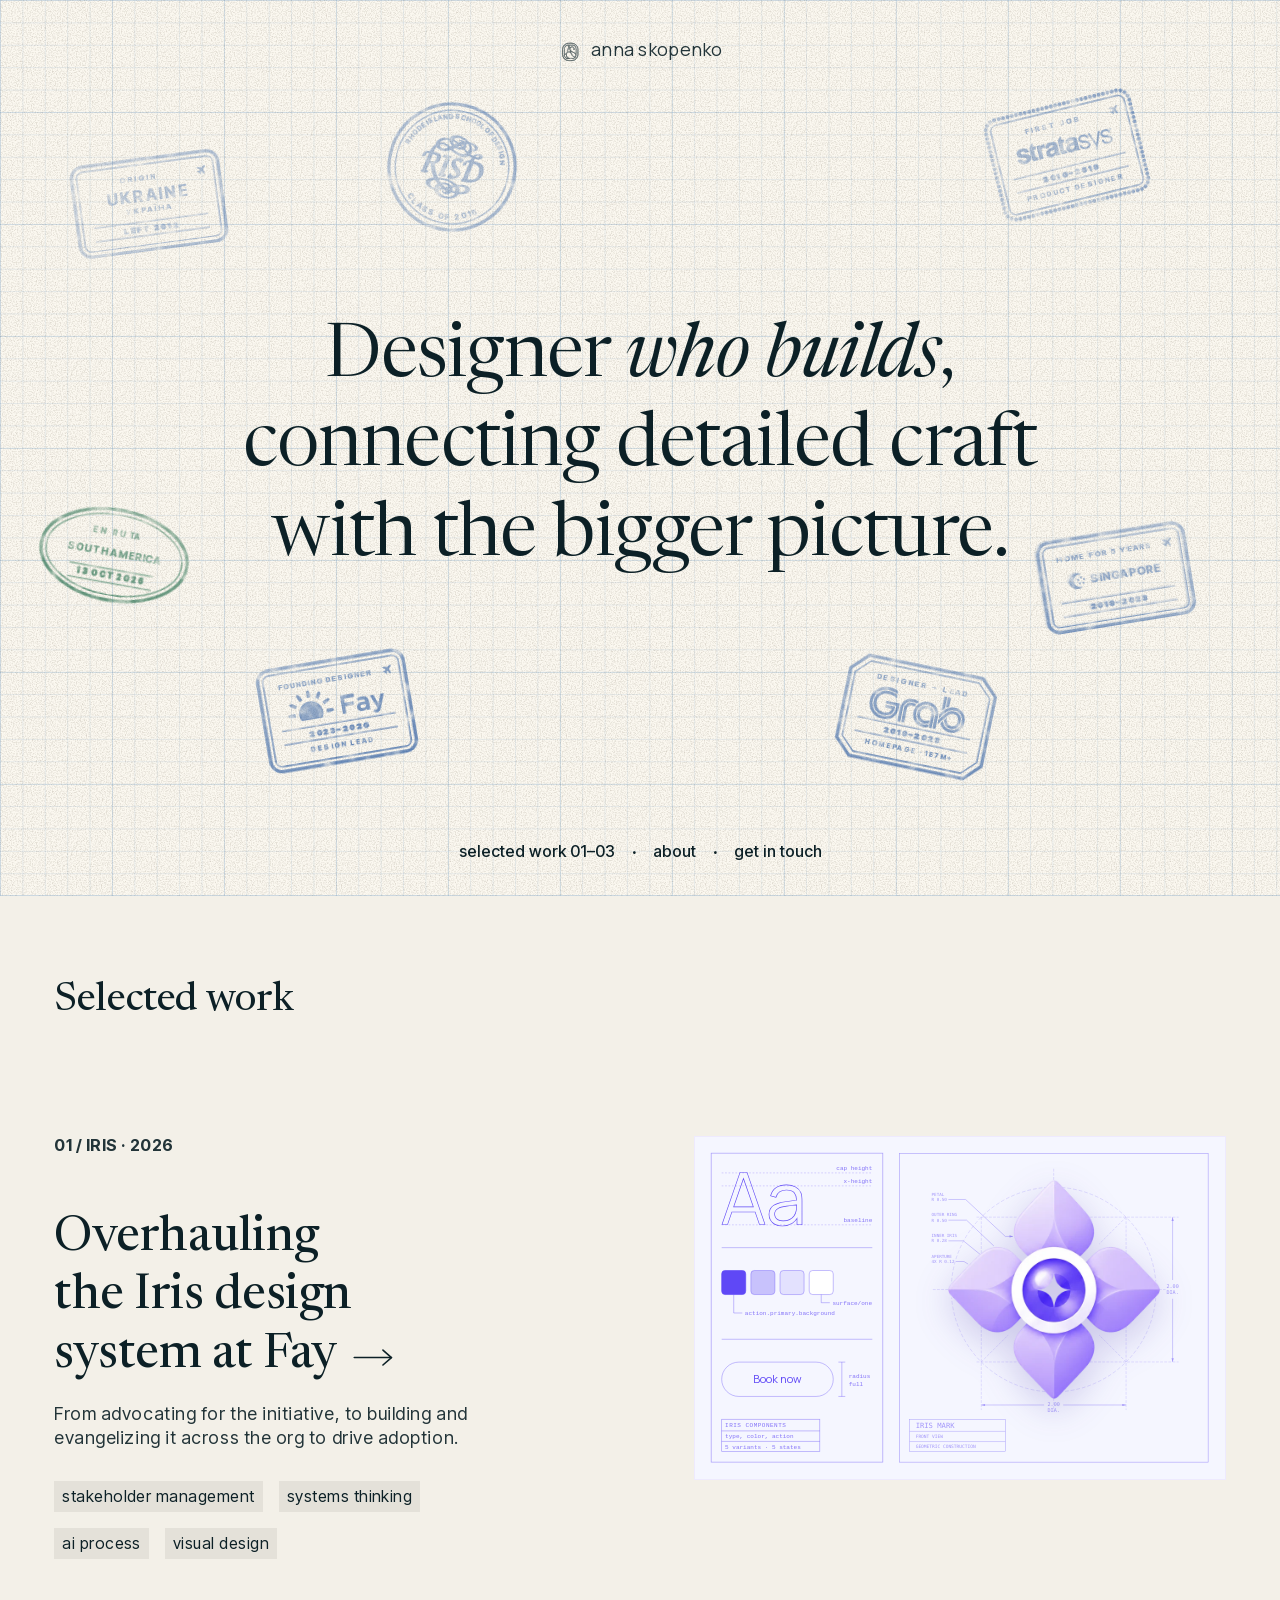
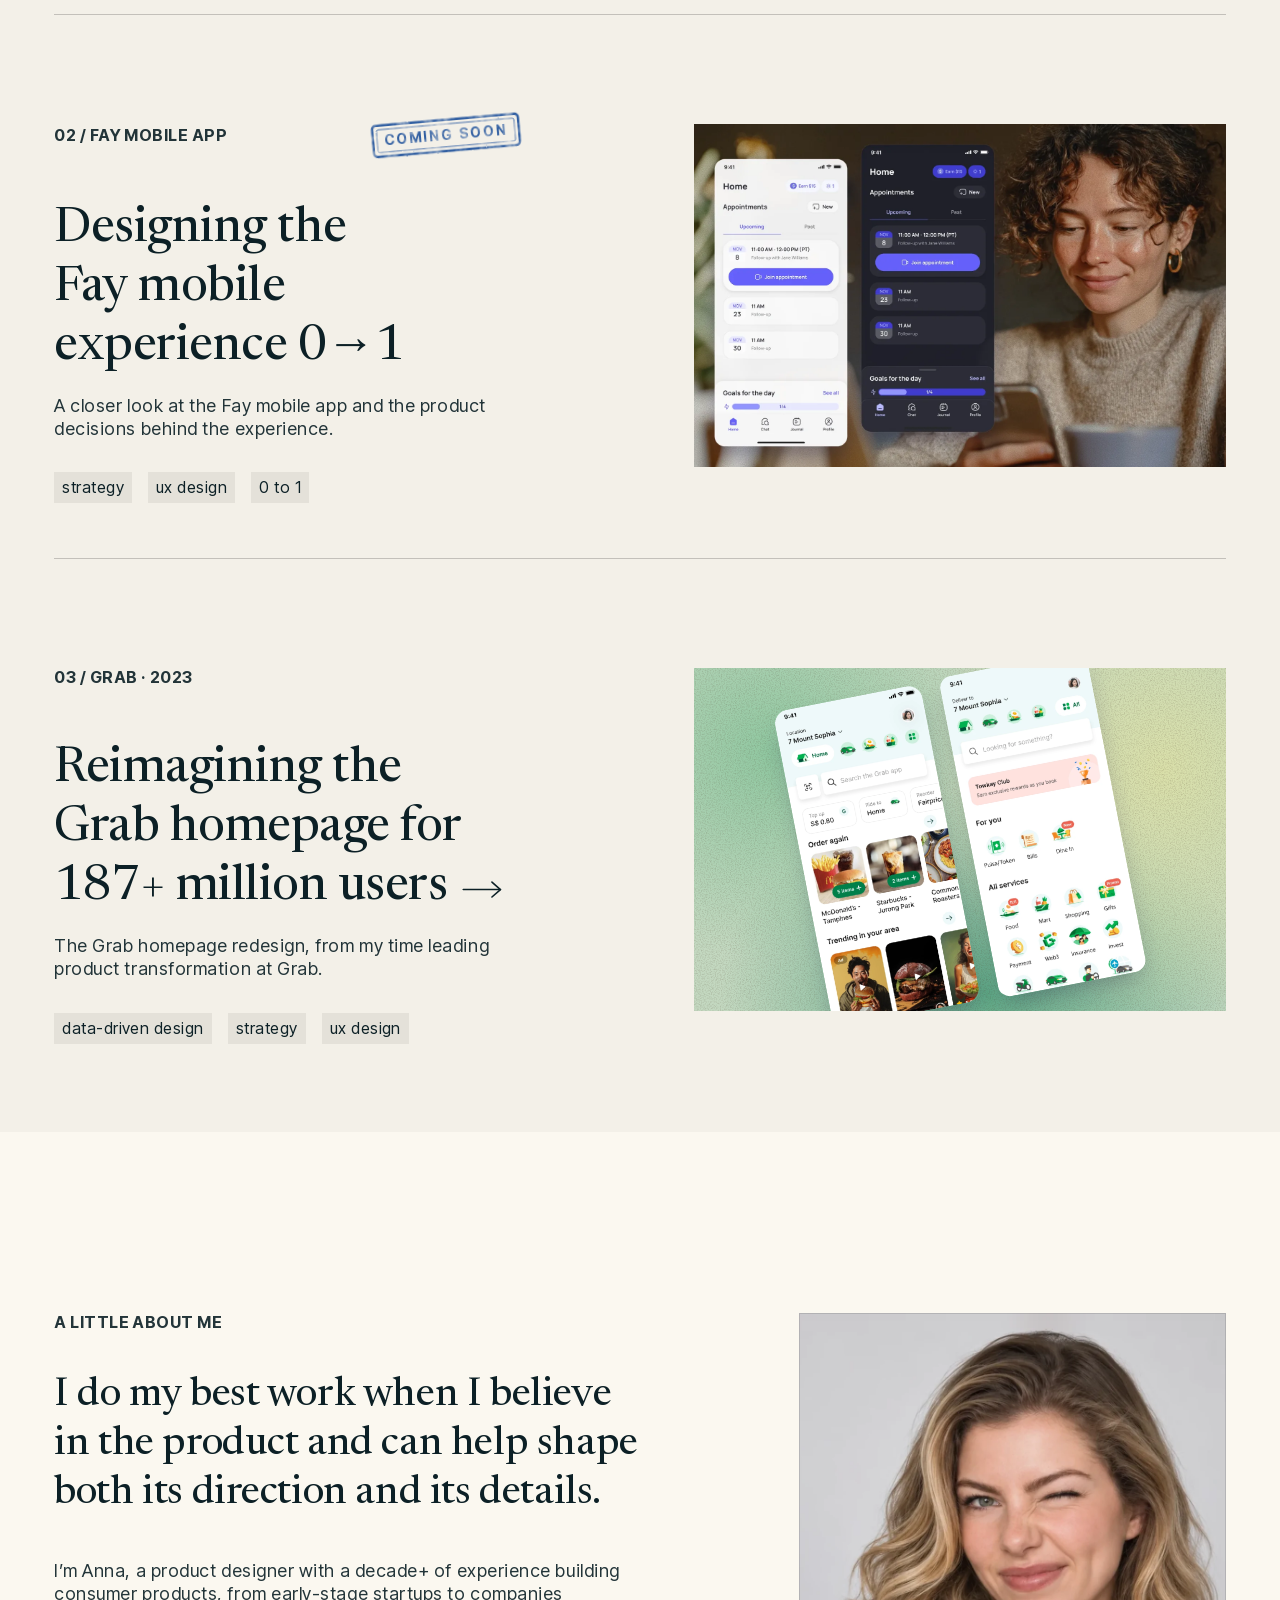
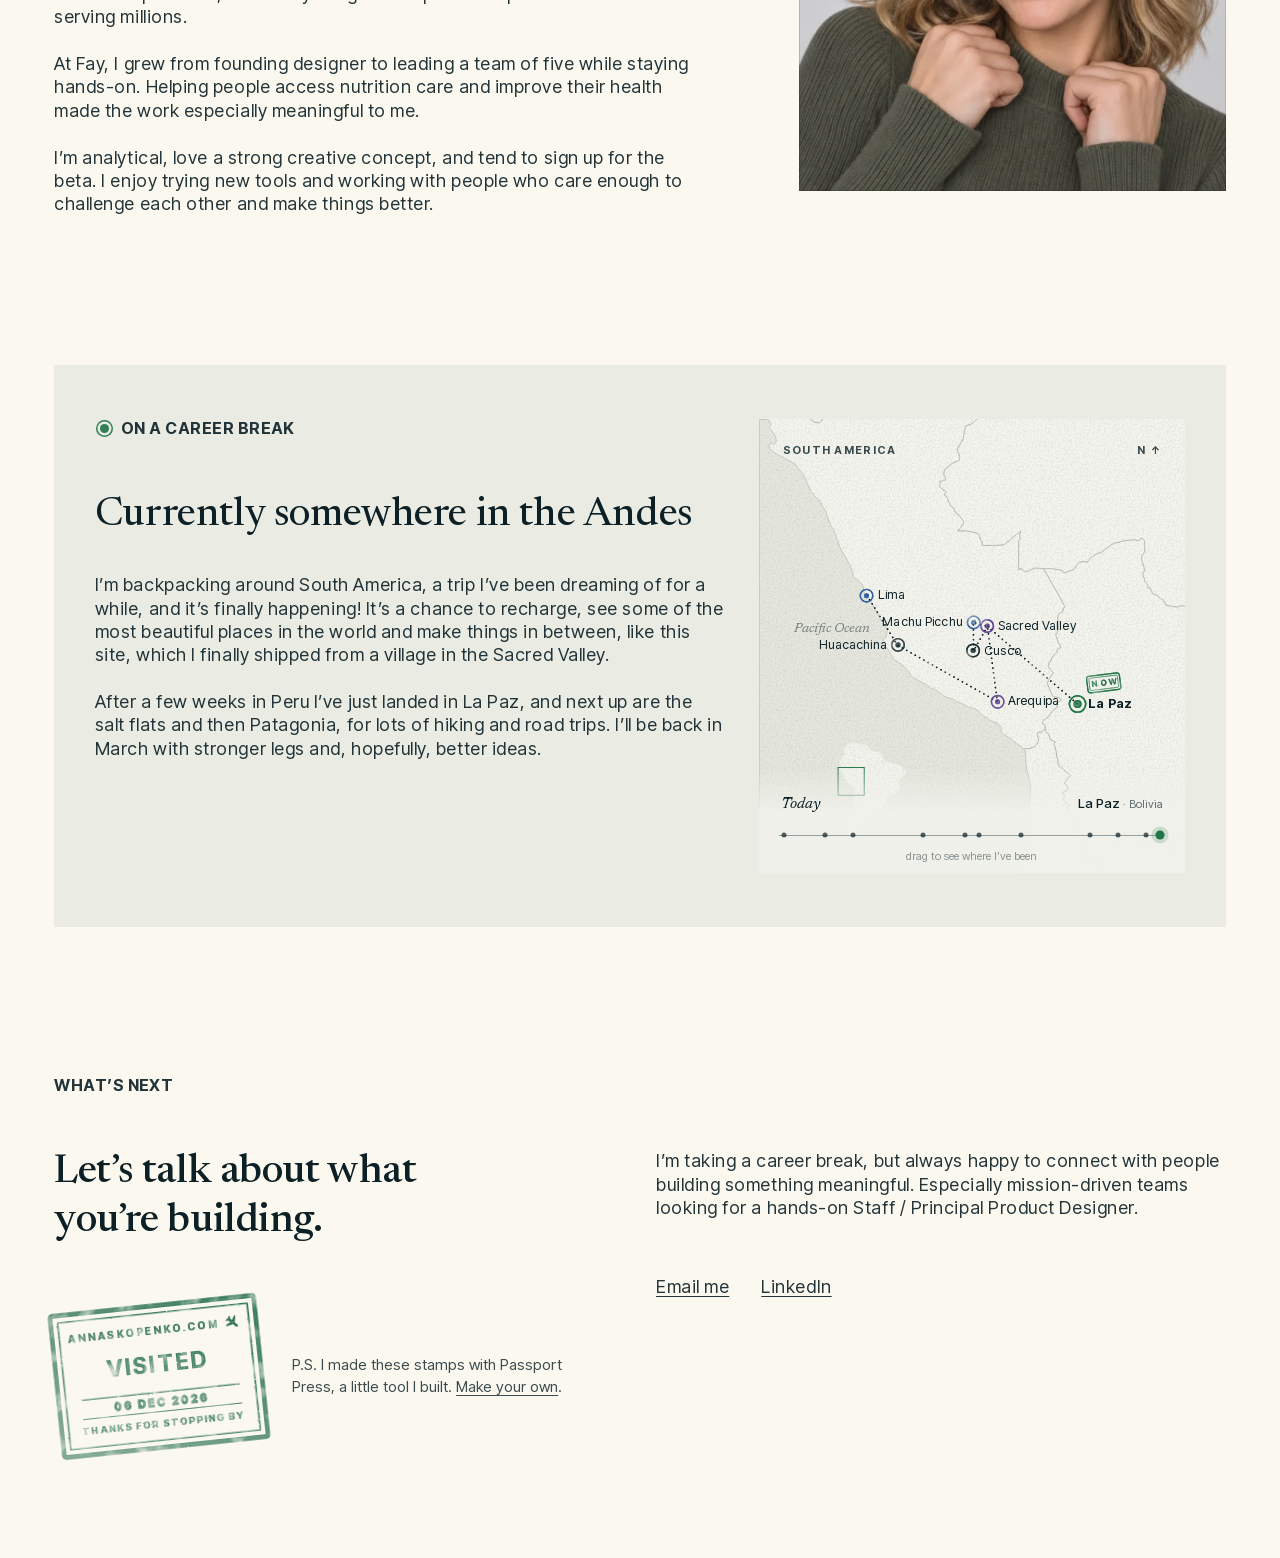
==== commit c454badb: "Travel copy: shorter, flowing, lets the map carry the route Co-Authored-By: Claude Opus 5.5 <noreply" ====
--- a/index.html
+++ b/index.html
@@ -185,9 +185,8 @@
           <div class="case-body">
             <h2 class="display">Currently somewhere in the Andes</h2>
             <div class="lede">
-              <p>I’m backpacking around South America, a trip I’ve been dreaming of for a while, and it’s finally happening! It’s a time to recharge, see some of the most beautiful places in the world, soak up new inspiration and work on personal side projects in between.</p>
-              <p>So far I’ve spent a few weeks in Peru: Lima, Huacachina, Arequipa, Cusco and the towns around the Sacred Valley, and the Inca Trail to Machu Picchu. It’s already been so much to take in! I finally shipped this site from Arin, a village in the Sacred Valley. Right now (early November) I’ve just landed in La Paz, Bolivia.</p>
-              <p>Next up: Salt flats of Bolivia, then Argentina and Chile, for lots of hiking, road trips and the best views of Patagonia! Once I’ve checked off a good chunk of my bucket list, I’ll be back in March with stronger legs and, hopefully, better ideas.</p>
+              <p>I’m backpacking around South America, a trip I’ve been dreaming of for a while, and it’s finally happening! It’s a chance to recharge, see some of the most beautiful places in the world and make things in between, like this site, which I finally shipped from a village in the Sacred Valley.</p>
+              <p>After a few weeks in Peru I’ve just landed in La Paz, and next up are the salt flats and then Patagonia, for lots of hiking and road trips. I’ll be back in March with stronger legs and, hopefully, better ideas.</p>
             </div>
           </div>
         </div>
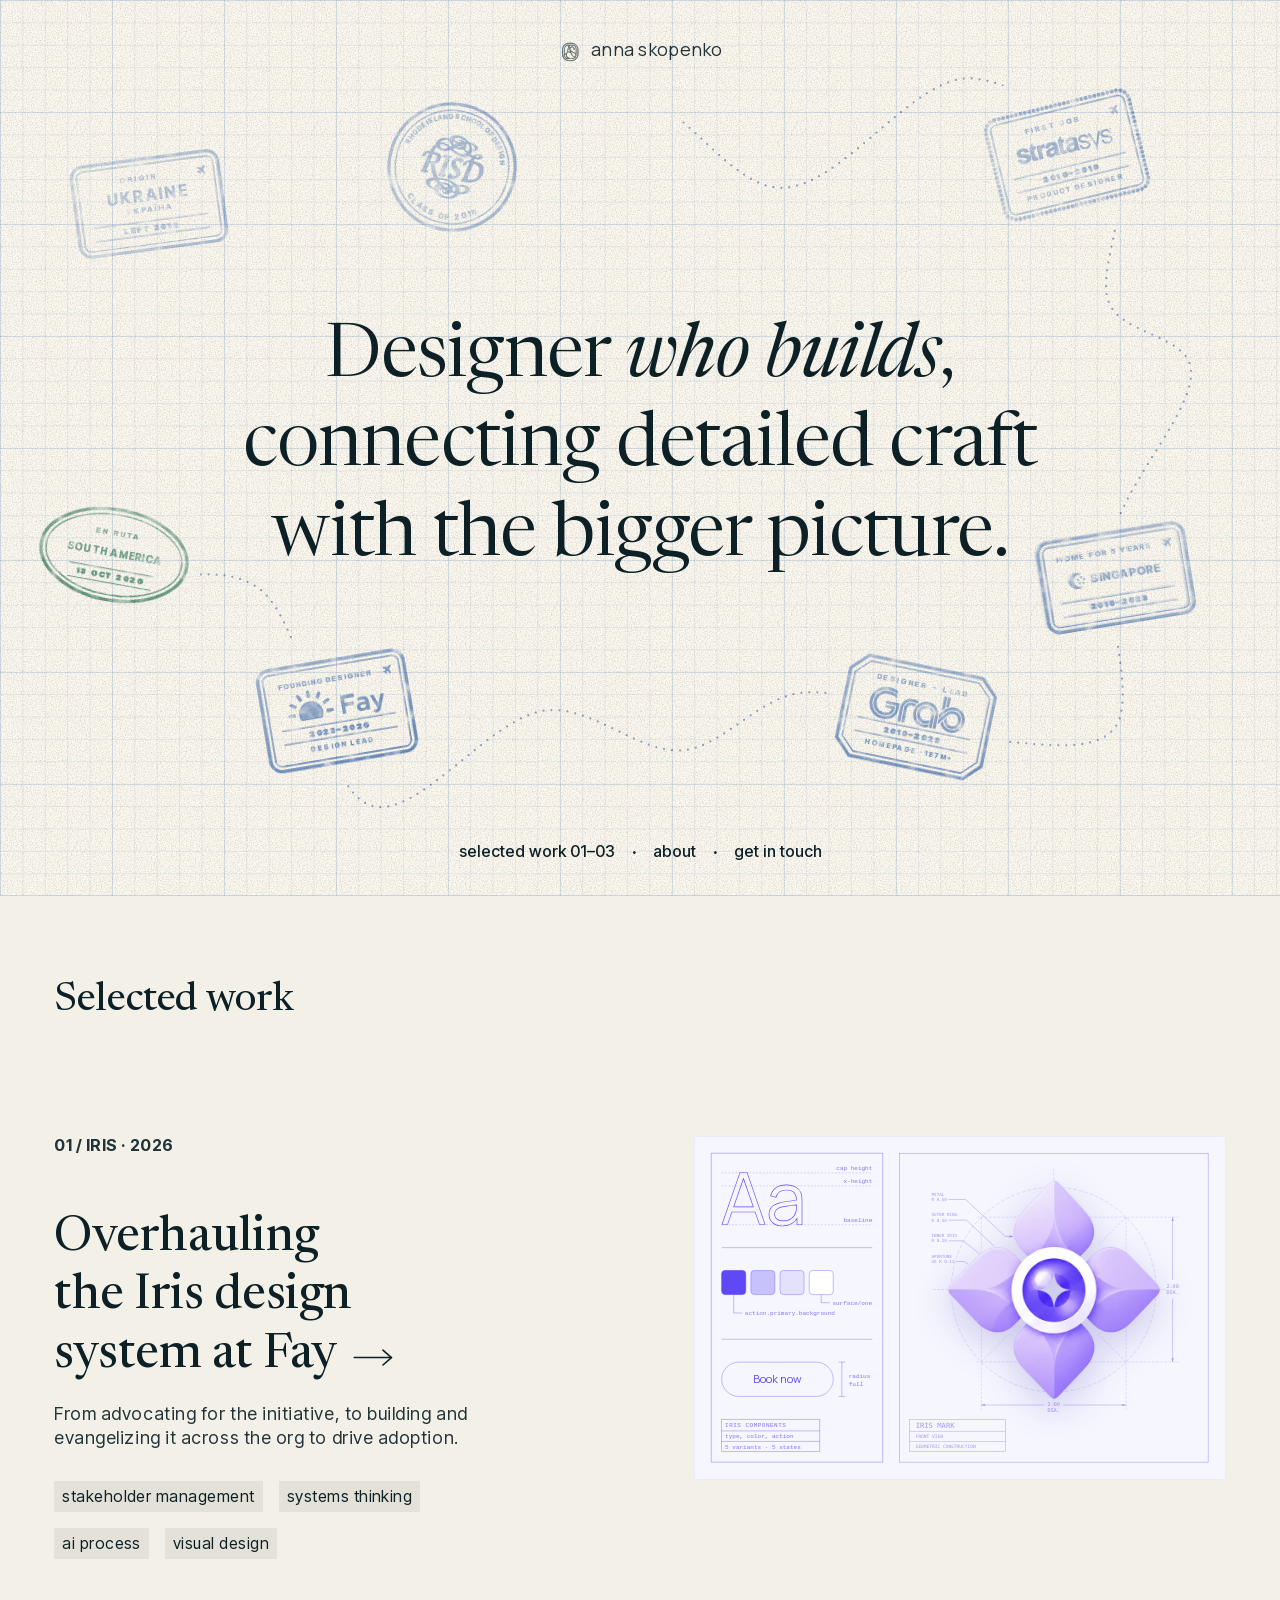
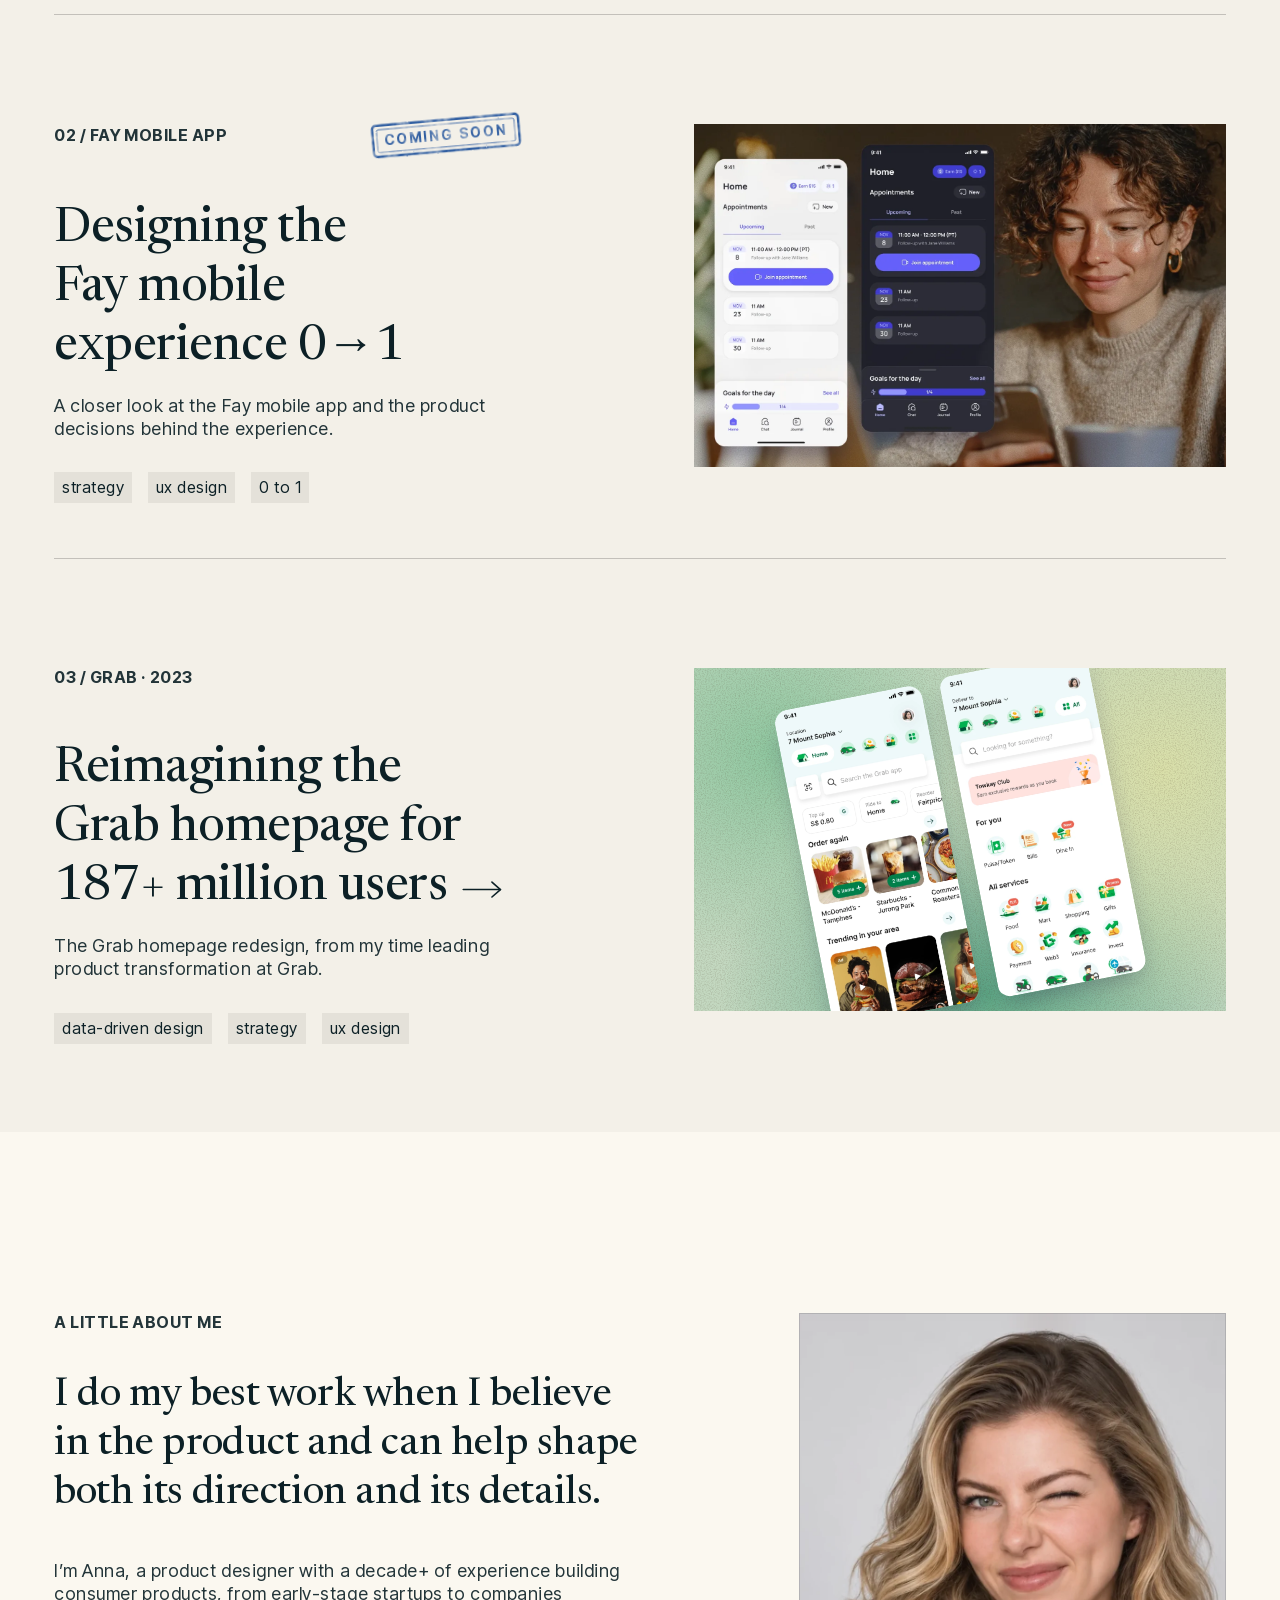
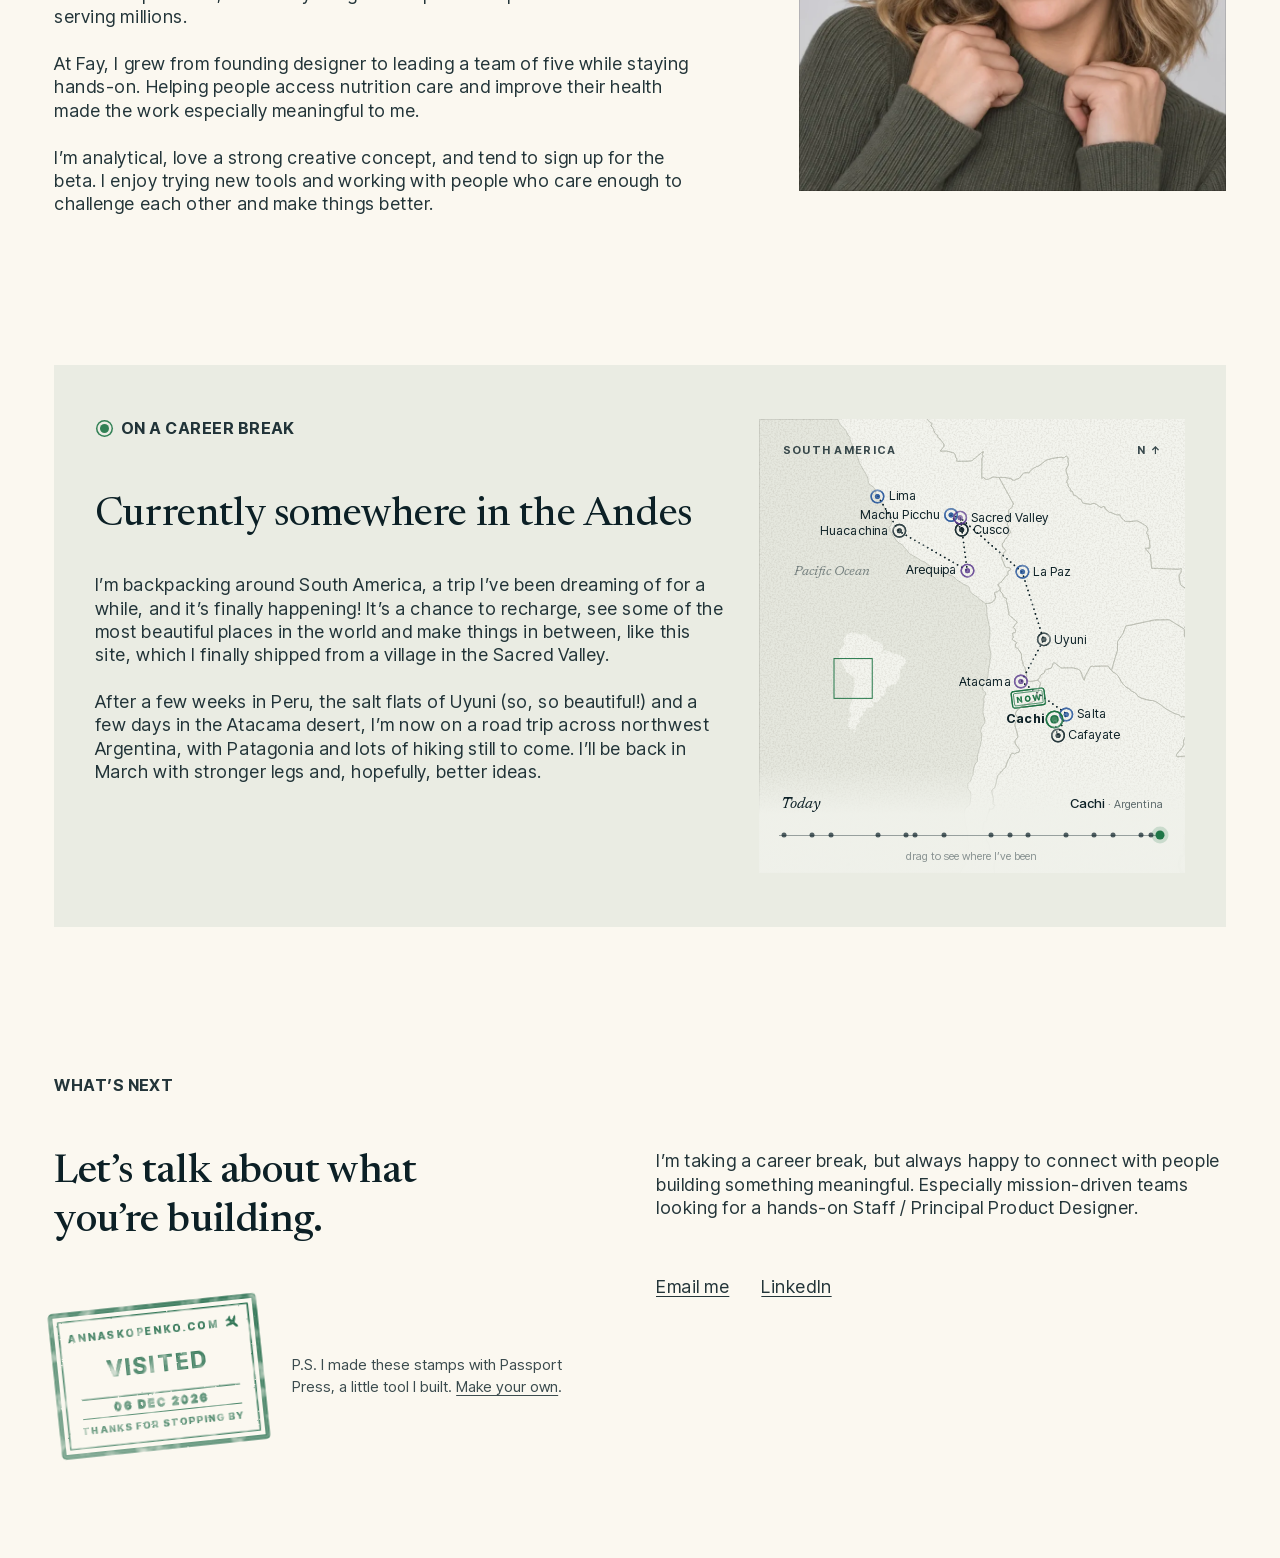
==== commit 76ea2607: "Trip: Uyuni, Atacama and northwest Argentina; map re-framed for the longer route Co-Authored-By: Cla" ====
--- a/index.html
+++ b/index.html
@@ -186,14 +186,14 @@
             <h2 class="display">Currently somewhere in the Andes</h2>
             <div class="lede">
               <p>I’m backpacking around South America, a trip I’ve been dreaming of for a while, and it’s finally happening! It’s a chance to recharge, see some of the most beautiful places in the world and make things in between, like this site, which I finally shipped from a village in the Sacred Valley.</p>
-              <p>After a few weeks in Peru I’ve just landed in La Paz, and next up are the salt flats and then Patagonia, for lots of hiking and road trips. I’ll be back in March with stronger legs and, hopefully, better ideas.</p>
+              <p>After a few weeks in Peru, the salt flats of Uyuni (so, so beautiful!) and a few days in the Atacama desert, I’m now on a road trip across northwest Argentina, with Patagonia and lots of hiking still to come. I’ll be back in March with stronger legs and, hopefully, better ideas.</p>
             </div>
           </div>
         </div>
         <div class="away-map-wrap">
         <p class="map-header" aria-hidden="true"><span>South America</span><span>N ↑</span></p>
         <!-- map -->
-        <svg class="away-map" viewBox="0 0 442 470" preserveAspectRatio="xMidYMid meet" role="img" aria-label="Map of the route so far: Lima, Huacachina, Arequipa, Sacred Valley, Machu Picchu, Cusco, Sacred Valley, La Paz. La Paz is the current stop.">
+        <svg class="away-map" viewBox="0 0 442 470" preserveAspectRatio="xMidYMid meet" role="img" aria-label="Map of the route so far: Lima, Huacachina, Arequipa, Sacred Valley, Machu Picchu, Cusco, Sacred Valley, La Paz, Uyuni, Atacama, Salta, Cafayate, Cachi. Cachi is the current stop.">
           <defs><filter id="map-ink" x="-8%" y="-8%" width="116%" height="116%" color-interpolation-filters="sRGB">
             <feTurbulence type="fractalNoise" baseFrequency="0.9" numOctaves="2" seed="7" result="grain"/>
             <feDisplacementMap in="SourceGraphic" in2="grain" scale="0.88" xChannelSelector="R" yChannelSelector="G" result="rough"/>
@@ -205,12 +205,12 @@
             <feComponentTransfer in="blotch" result="coverage"><feFuncA type="linear" slope="-1.72" intercept="1.92"/></feComponentTransfer>
             <feComposite in="inked" in2="coverage" operator="in"/>
           </filter></defs>
-          <path class="map-land" d="M529.4 -338.2L515.5 -295.4L513.2 -244.1L447.0 -221.7L431.1 -187.2L409.5 -152.8L403.1 -147.8L400.8 -145.5L398.4 -144.0L397.3 -142.0L395.7 -139.5L393.6 -139.4L393.5 -140.9L394.4 -143.3L393.4 -145.4L391.4 -146.6L390.5 -146.9L389.7 -146.7L387.4 -145.7L384.5 -143.8L382.8 -142.5L381.3 -141.9L378.0 -141.3L375.4 -141.0L374.2 -141.4L372.2 -142.8L367.5 -147.1L358.5 -164.5L344.6 -216.4L306.9 -278.4L230.5 -308.4L207.6 -363.6L243.6 -400.1L248.8 -386.8L290.4 -417.3L406.7 -376.8L463.5 -383.3L486.7 -366.7L510.3 -339.3ZM285.5 -14.9L285.3 -13.2L284.5 -12.6L283.3 -12.5L281.4 -13.6L280.1 -13.3L278.8 -13.2L276.8 -14.6L276.2 -15.9L274.7 -17.1L271.6 -16.6L269.1 -16.6L267.0 -16.8L265.0 -16.5L263.4 -15.0L262.2 -13.4L260.8 -12.0L256.5 -11.0L254.3 -11.0L252.3 -10.1L249.4 -9.8L247.4 -9.0L243.7 -8.5L239.4 -8.1L236.9 -6.9L236.1 -6.3L233.6 -4.6L229.3 -1.9L227.0 -1.0L224.0 2.0L220.7 4.7L218.5 6.1L215.2 6.8L213.8 7.5L213.4 8.4L213.6 9.5L213.1 12.1L212.0 17.0L211.8 19.3L211.6 20.5L209.4 24.4L207.1 28.0L205.9 30.5L205.3 32.2L206.0 33.7L206.9 36.3L207.7 38.4L208.0 39.8L207.7 41.5L206.8 43.0L205.2 44.0L203.1 44.3L198.8 46.9L194.0 50.8L192.5 52.6L192.0 54.3L191.3 57.1L191.6 58.4L192.5 59.4L193.3 61.7L193.4 62.9L192.7 63.5L191.3 63.6L190.2 63.9L189.2 64.5L188.3 64.3L187.4 64.6L187.4 65.6L187.7 66.7L187.6 67.8L187.0 68.6L186.5 69.1L187.0 69.8L187.8 70.5L189.1 71.6L190.9 73.7L192.3 74.1L193.4 74.8L193.5 76.0L193.1 77.2L192.1 77.7L192.0 78.7L193.4 79.9L194.3 80.8L195.3 82.2L196.1 84.0L196.1 85.2L197.0 86.7L197.6 87.9L197.6 89.1L199.1 90.2L200.4 91.1L201.3 91.9L202.2 92.4L202.4 93.3L202.3 94.6L203.7 96.8L206.1 98.5L208.1 100.9L209.3 102.6L211.7 105.4L211.8 108.6L208.9 112.3L205.9 116.0L210.7 115.9L215.7 116.0L220.8 117.0L224.2 118.0L226.2 118.5L227.8 119.7L228.5 121.5L229.1 123.0L229.2 125.2L231.4 126.9L231.2 128.6L231.1 131.0L232.1 131.0L238.4 131.0L245.2 131.0L251.8 130.6L254.3 130.0L257.2 127.2L259.1 126.3L260.9 125.0L263.0 122.5L264.6 121.4L266.1 120.1L268.1 118.7L269.0 117.7L269.7 117.3L271.4 116.7L270.7 118.0L270.1 119.4L269.9 121.3L270.8 123.4L270.0 125.0L269.0 126.4L269.0 130.2L269.0 135.5L269.0 140.0L268.9 145.7L268.9 152.2L268.9 156.5L270.0 155.6L271.5 154.8L273.6 156.8L275.0 157.7L276.2 157.8L277.5 157.8L279.2 157.4L283.0 155.7L285.6 154.4L288.6 154.5L292.7 155.0L294.9 155.0L298.0 160.5L300.2 164.4L302.8 169.0L304.9 172.7L308.0 178.3L310.8 183.1L313.6 188.3L316.8 194.2L315.9 195.7L315.0 196.8L315.1 198.9L313.7 199.9L312.4 200.6L310.8 202.2L309.7 203.7L309.6 205.8L309.9 216.4L309.6 219.3L308.7 221.8L307.8 223.0L307.3 224.0L308.6 226.5L309.8 231.4L310.7 232.4L311.8 234.4L312.3 236.3L312.1 237.1L309.9 238.0L309.1 238.8L308.8 241.6L307.8 242.6L306.2 244.0L305.2 245.5L304.3 246.5L303.4 247.1L303.0 249.0L302.4 250.9L300.3 252.2L300.0 254.5L300.0 256.4L301.0 258.3L304.6 262.3L304.9 263.3L302.9 265.8L301.8 267.4L298.9 272.6L298.8 273.5L299.5 275.9L303.9 286.4L304.6 287.2L305.9 288.2L308.0 288.1L311.3 289.2L312.9 290.5L313.0 291.2L312.7 291.6L310.9 292.5L309.0 293.6L308.4 294.7L308.2 296.4L308.6 298.9L307.8 299.7L305.9 300.7L304.3 302.1L302.6 304.4L299.8 308.0L298.8 308.9L298.4 310.2L296.8 310.5L293.8 313.0L293.4 314.2L293.8 315.4L295.3 316.3L296.4 317.8L296.6 319.5L296.6 320.7L294.8 322.4L292.4 324.3L289.4 324.7L288.2 325.7L288.5 327.8L289.5 330.6L289.5 332.9L288.6 335.6L286.5 338.4L283.2 340.4L280.1 341.4L277.7 341.4L275.3 341.6L274.4 341.9L272.6 340.2L264.6 334.5L261.6 331.5L258.7 330.0L251.8 325.2L251.2 323.6L250.4 318.6L249.4 317.2L247.1 315.4L241.1 313.0L238.8 311.7L236.4 309.5L232.9 308.0L229.0 304.8L226.7 302.2L224.1 300.5L216.1 298.2L212.1 295.8L204.6 292.5L201.3 290.3L193.2 287.7L190.9 286.5L182.9 280.4L177.4 278.4L172.9 275.0L159.4 267.8L157.3 265.4L155.3 261.9L152.3 259.7L148.9 254.8L143.9 251.9L139.1 248.1L137.4 244.6L134.2 240.1L133.2 237.8L130.4 235.4L130.2 230.7L128.3 228.6L129.7 227.5L131.2 227.0L133.0 219.8L132.0 216.2L127.0 209.5L125.2 206.4L123.8 202.3L121.9 199.9L118.9 194.8L117.1 190.3L113.1 187.0L112.0 185.8L111.4 184.1L109.2 183.0L109.1 179.5L107.6 173.0L105.4 169.6L97.5 163.5L97.3 161.1L96.7 156.7L94.9 152.1L86.2 137.5L83.9 133.1L81.7 126.1L79.7 122.1L77.5 115.0L74.2 109.6L72.1 104.9L69.9 99.0L69.7 95.9L65.8 90.6L63.6 85.6L59.9 81.5L56.2 78.3L54.6 76.2L49.5 65.6L48.8 62.5L45.3 56.7L41.7 52.5L39.5 49.2L36.7 46.2L19.5 36.9L13.4 33.0L11.4 31.1L10.5 28.3L10.8 26.6L12.6 25.0L15.1 26.2L16.6 25.7L17.7 23.6L17.8 20.5L16.3 16.5L10.8 8.7L11.2 7.0L12.3 5.2L10.2 1.4L7.8 -1.6L6.6 -3.9L8.0 -12.7L9.2 -15.0L17.6 -23.9L19.9 -27.6L23.4 -30.0L27.1 -33.6L31.4 -36.3L32.1 -35.8L32.7 -35.4L32.7 -34.5L32.9 -33.7L33.4 -32.9L33.5 -31.5L34.0 -30.6L34.1 -29.6L34.1 -28.2L33.8 -27.4L34.1 -26.2L35.1 -23.9L34.7 -23.2L33.7 -22.8L32.8 -22.1L32.0 -20.7L30.6 -20.8L28.7 -21.4L27.4 -20.6L26.9 -19.1L27.3 -17.8L27.4 -16.6L28.3 -15.6L30.7 -15.6L28.5 -12.3L27.4 -10.9L27.7 -10.0L29.0 -9.2L30.0 -9.1L32.2 -10.3L33.7 -12.0L34.6 -13.0L36.0 -13.4L37.9 -12.6L40.3 -11.0L43.3 -9.6L44.4 -8.8L46.5 -9.0L48.3 -9.3L49.8 -8.2L51.3 -7.2L51.7 -3.9L52.8 -1.5L54.1 0.4L55.8 2.6L57.4 3.4L59.3 3.4L62.0 4.2L63.1 3.7L64.1 2.1L64.5 1.3L65.9 0.9L66.0 -0.1L65.8 -1.4L66.2 -2.8L67.3 -4.0L70.3 -5.9L71.6 -6.6L72.0 -7.7L72.5 -9.3L72.2 -10.1L71.7 -11.1L71.8 -12.6L72.6 -14.6L73.6 -16.9L74.6 -19.8L74.9 -21.2L76.0 -22.1L76.4 -23.3L76.9 -24.8L78.1 -26.5L78.1 -28.3L78.7 -29.1L78.7 -31.1L80.0 -35.2L80.0 -36.1L80.5 -36.3L81.5 -36.1L82.3 -35.1L82.5 -34.2L82.9 -33.8L83.7 -33.9L84.6 -34.4L84.5 -35.2L83.9 -36.0L83.7 -36.5L83.9 -37.3L85.3 -39.0L86.8 -40.9L90.0 -44.9L91.9 -46.6L96.8 -48.4L100.5 -49.7L104.2 -50.9L109.0 -52.8L115.9 -55.3L120.9 -57.2L125.3 -60.5L128.7 -63.1L131.6 -65.3L135.3 -68.1L140.3 -74.1L143.8 -78.3L146.3 -81.4L148.0 -83.3L149.4 -88.7L151.0 -94.9L151.8 -97.7L152.0 -98.6L152.7 -98.2L153.5 -97.6L154.4 -97.5L155.4 -97.6L155.9 -97.9L155.1 -104.1L155.2 -105.5L155.6 -107.1L155.6 -108.0L154.1 -109.2L151.6 -111.7L150.6 -113.9L150.0 -115.7L148.3 -116.9L146.6 -118.0L146.6 -118.9L147.7 -118.9L150.3 -118.0L152.3 -118.3L153.7 -118.4L155.0 -119.3L156.5 -121.0L157.5 -121.0L158.6 -120.7L160.7 -119.0L161.9 -118.1L163.4 -117.2L164.7 -117.0L166.0 -116.9L166.9 -116.9L167.4 -115.8L168.0 -114.5L169.6 -113.6L171.4 -112.6L172.9 -111.1L173.9 -110.1L175.1 -108.9L176.3 -107.3L177.4 -104.5L177.9 -102.6L178.5 -101.6L178.3 -100.5L179.6 -98.5L180.5 -97.5L182.1 -96.8L185.2 -96.0L186.9 -94.2L188.3 -93.5L189.9 -91.7L191.3 -91.2L193.1 -91.3L194.7 -90.4L196.1 -88.7L196.9 -86.5L198.3 -85.4L199.0 -83.1L198.2 -80.6L198.9 -79.2L200.3 -78.1L202.5 -76.9L204.5 -77.2L205.6 -76.8L206.2 -75.7L206.7 -74.4L207.5 -71.3L208.0 -69.4L207.1 -67.5L206.8 -66.2L207.3 -64.4L209.4 -63.5L211.3 -62.8L212.5 -61.5L213.8 -61.1L215.7 -61.2L218.1 -61.5L219.4 -62.3L220.3 -62.5L221.2 -62.2L223.4 -61.4L225.9 -60.6L228.2 -61.1L230.2 -61.3L232.3 -61.8L234.3 -63.2L236.0 -63.2L237.2 -64.1L238.9 -65.7L240.4 -67.2L241.6 -67.6L243.7 -66.8L246.4 -65.7L248.0 -64.4L249.1 -64.0L250.4 -63.0L252.7 -63.0L255.3 -63.5L257.3 -65.2L259.5 -65.7L260.9 -66.2L262.2 -65.9L267.3 -62.8L268.7 -61.2L270.5 -60.9L272.0 -60.0L274.4 -59.0L275.7 -58.0L277.4 -57.4L278.6 -56.1L280.5 -55.2L282.3 -54.8L283.0 -53.7L283.0 -53.0L282.8 -52.4L281.0 -49.6L277.5 -43.9L274.4 -38.8L269.4 -30.8L266.6 -26.4L267.3 -26.2L271.6 -24.2L272.7 -24.2L274.3 -24.6L275.3 -25.4L276.3 -25.5L277.3 -24.8L278.8 -23.8L279.8 -20.9L280.5 -19.6L282.3 -18.5L284.2 -16.8L285.5 -14.9ZM575.0 388.0L575.5 389.8L575.9 391.2L576.6 392.2L577.4 393.6L578.2 394.3L578.8 395.5L578.7 397.0L579.0 398.8L579.4 400.4L579.8 400.8L581.0 401.3L581.6 402.7L581.2 403.4L581.3 404.2L581.8 405.1L581.3 405.9L581.5 406.5L582.3 407.0L583.1 409.0L583.2 412.4L582.3 414.3L581.7 415.8L581.5 416.7L582.0 418.1L581.2 419.6L580.3 421.6L580.4 422.9L580.6 424.2L580.7 425.5L581.0 426.7L580.6 428.1L580.3 429.3L580.2 430.6L580.5 432.1L579.8 433.5L579.4 434.5L579.3 435.5L580.0 437.1L581.8 437.8L583.3 438.0L584.7 437.1L585.7 436.9L587.7 437.6L589.4 439.0L591.7 439.1L618.2 436.7L641.2 477.0L660.3 543.3L613.1 572.6L583.5 568.8L574.8 567.7L564.1 568.7L563.1 565.8L563.7 564.1L565.4 562.9L566.6 561.5L567.0 560.0L568.2 558.8L570.2 558.0L571.0 557.2L570.7 556.4L571.1 555.6L572.2 555.0L572.8 554.0L573.0 552.6L573.5 552.0L574.2 551.4L574.3 550.5L573.9 547.6L573.9 545.2L574.4 543.3L575.1 542.2L575.6 541.9L576.0 541.2L576.2 540.1L576.9 539.0L580.3 536.9L581.6 535.7L581.7 534.6L582.2 533.2L584.2 530.1L584.9 528.6L584.9 527.9L585.6 527.1L588.0 525.3L589.4 523.7L589.6 522.2L589.0 520.5L587.6 518.5L583.3 513.7L579.9 511.5L575.6 509.6L572.7 509.1L571.3 509.7L569.9 509.2L568.5 507.5L566.1 506.3L561.1 504.8L549.8 499.2L545.2 496.4L543.7 494.7L539.5 491.7L532.5 487.3L527.1 485.2L523.4 485.3L517.5 484.0L509.3 481.3L504.5 478.7L503.3 476.2L500.2 473.7L495.4 471.2L492.9 469.6L492.8 468.8L491.4 467.7L488.6 466.5L485.7 464.3L482.5 461.1L479.2 456.3L475.6 449.9L471.7 445.5L467.5 443.2L465.5 441.7L465.5 441.0L464.9 440.3L465.4 439.0L466.9 434.1L469.1 426.9L471.3 419.5L474.1 410.7L474.1 404.5L474.1 398.0L477.9 392.7L480.5 388.8L482.9 385.2L485.2 379.0L486.8 374.8L492.8 373.8L503.0 371.7L508.1 370.6L518.8 368.3L529.7 366.0L541.2 365.9L552.2 365.7L560.8 370.9L567.3 374.8L574.5 379.2L575.0 380.1L575.5 383.7L575.0 388.0ZM155.0 -119.3L153.7 -118.4L152.3 -118.3L150.3 -118.0L147.7 -118.9L146.6 -118.9L146.6 -118.0L148.3 -116.9L150.0 -115.7L150.6 -113.9L151.6 -111.7L154.1 -109.2L155.6 -108.0L155.6 -107.1L155.2 -105.5L155.1 -104.1L155.9 -97.9L155.4 -97.6L154.4 -97.5L153.5 -97.6L152.7 -98.2L152.0 -98.6L151.8 -97.7L151.0 -94.9L149.4 -88.7L148.0 -83.3L146.3 -81.4L143.8 -78.3L140.3 -74.1L135.3 -68.1L131.6 -65.3L128.7 -63.1L125.3 -60.5L120.9 -57.2L115.9 -55.3L109.0 -52.8L104.2 -50.9L100.5 -49.7L96.8 -48.4L91.9 -46.6L90.0 -44.9L86.8 -40.9L85.3 -39.0L83.9 -37.3L83.7 -36.5L83.9 -36.0L84.5 -35.2L84.6 -34.4L83.7 -33.9L82.9 -33.8L82.5 -34.2L82.3 -35.1L81.5 -36.1L80.5 -36.3L80.0 -36.1L80.0 -35.2L78.7 -31.1L78.7 -29.1L78.1 -28.3L78.1 -26.5L76.9 -24.8L76.4 -23.3L76.0 -22.1L74.9 -21.2L74.6 -19.8L73.6 -16.9L72.6 -14.6L71.8 -12.6L71.7 -11.1L72.2 -10.1L72.5 -9.3L72.0 -7.7L71.6 -6.6L70.3 -5.9L67.3 -4.0L66.2 -2.8L65.8 -1.4L66.0 -0.1L65.9 0.9L64.5 1.3L64.1 2.1L63.1 3.7L62.0 4.2L59.3 3.4L57.4 3.4L55.8 2.6L54.1 0.4L52.8 -1.5L51.7 -3.9L51.3 -7.2L49.8 -8.2L48.3 -9.3L46.5 -9.0L44.4 -8.8L43.3 -9.6L40.3 -11.0L37.9 -12.6L36.0 -13.4L34.6 -13.0L33.7 -12.0L32.2 -10.3L30.0 -9.1L29.0 -9.2L27.7 -10.0L27.4 -10.9L28.5 -12.3L30.7 -15.6L28.3 -15.6L27.4 -16.6L27.3 -17.8L26.9 -19.1L27.4 -20.6L28.7 -21.4L30.6 -20.8L32.0 -20.7L32.8 -22.1L33.7 -22.8L34.7 -23.2L35.1 -23.9L34.1 -26.2L33.8 -27.4L34.1 -28.2L34.1 -29.6L34.0 -30.6L33.5 -31.5L33.4 -32.9L32.9 -33.7L32.7 -34.5L32.7 -35.4L32.1 -35.8L31.4 -36.3L32.0 -36.7L35.5 -37.9L37.0 -39.2L38.8 -40.4L40.3 -42.2L41.3 -43.9L43.8 -51.8L46.1 -56.8L45.6 -59.2L43.8 -62.4L43.3 -67.2L43.5 -68.6L43.3 -69.7L42.0 -67.8L42.4 -60.7L41.2 -57.6L39.7 -56.8L38.7 -57.3L39.3 -62.5L38.1 -61.5L36.3 -58.0L33.3 -55.5L33.2 -54.6L32.4 -53.5L30.1 -54.5L28.3 -55.6L22.6 -61.4L18.8 -62.6L16.6 -64.6L16.1 -65.5L15.8 -66.7L18.1 -67.8L20.6 -69.5L20.8 -73.1L20.8 -75.9L19.0 -80.7L19.8 -87.0L19.3 -89.5L17.3 -94.7L18.8 -97.3L24.1 -99.3L25.9 -100.6L27.0 -104.7L28.3 -107.2L30.6 -106.2L32.5 -106.3L30.0 -107.2L27.9 -111.0L27.6 -112.7L31.5 -117.8L33.6 -119.1L36.1 -121.9L38.3 -125.9L38.9 -132.4L38.0 -137.0L37.3 -141.9L38.6 -143.1L41.7 -143.8L44.4 -145.3L45.7 -146.8L48.9 -146.6L52.5 -148.8L58.3 -149.9L80.8 -148.5L84.0 -146.5L87.6 -144.7L92.6 -142.9L95.8 -143.2L96.5 -141.8L97.1 -140.3L98.2 -139.5L100.1 -138.7L101.2 -138.5L101.5 -138.1L102.6 -132.7L103.3 -132.0L105.8 -131.1L108.9 -130.8L110.2 -131.0L112.9 -129.5L114.9 -128.8L117.1 -128.3L118.6 -128.1L119.4 -128.4L119.6 -128.9L120.9 -128.8L122.7 -128.1L125.4 -127.9L127.0 -128.6L127.2 -129.7L127.4 -131.6L128.0 -132.2L129.9 -133.4L130.8 -133.1L135.9 -130.8L136.8 -129.9L138.2 -128.3L140.4 -125.8L143.0 -124.3L146.9 -123.6L150.6 -121.0L155.0 -119.3ZM36.2 -46.8L35.8 -45.9L33.4 -45.9L32.7 -46.2L32.7 -47.3L33.3 -50.9L33.9 -52.4L35.8 -53.8L37.4 -54.5L39.5 -54.4L41.7 -53.1L39.1 -50.7L37.7 -50.3L37.2 -50.0L36.2 -46.8ZM252.3 -422.0L214.7 -353.0L266.5 -301.3L346.6 -272.0L341.8 -192.8L355.2 -165.1L297.6 -166.4L288.2 -148.8L289.6 -149.3L290.7 -149.2L291.6 -148.8L294.0 -149.1L295.2 -149.0L296.5 -148.8L297.6 -148.8L298.3 -148.3L299.3 -148.4L300.3 -148.9L301.5 -148.6L302.8 -147.7L303.7 -146.3L304.4 -144.7L305.2 -143.8L305.1 -142.3L305.1 -141.1L304.8 -140.0L305.2 -139.4L305.4 -138.7L305.4 -138.3L304.9 -138.1L304.0 -138.0L302.9 -137.8L302.2 -137.9L301.7 -138.5L301.1 -138.6L300.3 -138.5L299.5 -138.9L298.8 -139.7L297.6 -140.5L296.3 -140.1L295.3 -139.7L294.3 -139.2L293.5 -138.7L292.7 -138.8L291.5 -138.4L290.6 -137.8L289.4 -137.4L288.1 -137.1L286.5 -136.9L285.0 -136.8L283.3 -136.6L283.2 -133.3L283.0 -126.8L282.9 -122.5L282.9 -118.5L283.6 -117.0L286.5 -114.0L288.9 -112.4L290.8 -110.6L292.8 -109.8L293.6 -109.1L294.1 -108.0L294.4 -106.8L294.7 -105.8L294.4 -104.8L294.0 -103.7L294.1 -102.7L294.9 -101.9L295.0 -100.8L295.6 -99.8L295.8 -98.8L296.5 -98.1L297.1 -97.6L298.1 -96.7L298.3 -96.0L298.1 -95.1L298.1 -94.4L299.1 -92.9L299.3 -91.8L298.9 -90.5L298.5 -86.1L297.4 -81.0L296.7 -77.1L295.6 -70.8L294.3 -63.5L292.7 -54.5L291.2 -45.7L289.6 -37.2L288.3 -29.4L286.8 -20.9L285.9 -15.8L285.5 -14.9L284.2 -16.8L282.3 -18.5L280.5 -19.6L279.8 -20.9L278.8 -23.8L277.3 -24.8L276.3 -25.5L275.3 -25.4L274.3 -24.6L272.7 -24.2L271.6 -24.2L267.3 -26.2L266.6 -26.4L269.4 -30.8L274.4 -38.8L277.5 -43.9L281.0 -49.6L282.8 -52.4L283.0 -53.0L283.0 -53.7L282.3 -54.8L280.5 -55.2L278.6 -56.1L277.4 -57.4L275.7 -58.0L274.4 -59.0L272.0 -60.0L270.5 -60.9L268.7 -61.2L267.3 -62.8L262.2 -65.9L260.9 -66.2L259.5 -65.7L257.3 -65.2L255.3 -63.5L252.7 -63.0L250.4 -63.0L249.1 -64.0L248.0 -64.4L246.4 -65.7L243.7 -66.8L241.6 -67.6L240.4 -67.2L238.9 -65.7L237.2 -64.1L236.0 -63.2L234.3 -63.2L232.3 -61.8L230.2 -61.3L228.2 -61.1L225.9 -60.6L223.4 -61.4L221.2 -62.2L220.3 -62.5L219.4 -62.3L218.1 -61.5L215.7 -61.2L213.8 -61.1L212.5 -61.5L211.3 -62.8L209.4 -63.5L207.3 -64.4L206.8 -66.2L207.1 -67.5L208.0 -69.4L207.5 -71.3L206.7 -74.4L206.2 -75.7L205.6 -76.8L204.5 -77.2L202.5 -76.9L200.3 -78.1L198.9 -79.2L198.2 -80.6L199.0 -83.1L198.3 -85.4L196.9 -86.5L196.1 -88.7L194.7 -90.4L193.1 -91.3L191.3 -91.2L189.9 -91.7L188.3 -93.5L186.9 -94.2L185.2 -96.0L182.1 -96.8L180.5 -97.5L179.6 -98.5L178.3 -100.5L178.5 -101.6L177.9 -102.6L177.4 -104.5L176.3 -107.3L175.1 -108.9L173.9 -110.1L172.9 -111.1L171.4 -112.6L169.6 -113.6L168.0 -114.5L167.4 -115.8L166.9 -116.9L166.0 -116.9L164.7 -117.0L163.4 -117.2L161.9 -118.1L160.7 -119.0L158.6 -120.7L157.5 -121.0L156.5 -121.0L155.0 -119.3L150.6 -121.0L146.9 -123.6L143.0 -124.3L140.4 -125.8L138.2 -128.3L136.8 -129.9L135.9 -130.8L130.8 -133.1L129.9 -133.4L128.0 -132.2L127.4 -131.6L127.2 -129.7L127.0 -128.6L125.4 -127.9L122.7 -128.1L120.9 -128.8L119.6 -128.9L119.4 -128.4L118.6 -128.1L117.1 -128.3L114.9 -128.8L112.9 -129.5L110.2 -131.0L108.9 -130.8L105.8 -131.1L103.3 -132.0L102.6 -132.7L101.5 -138.1L101.2 -138.5L100.1 -138.7L98.2 -139.5L97.1 -140.3L96.5 -141.8L95.8 -143.2L92.6 -142.9L87.6 -144.7L84.0 -146.5L80.8 -148.5L93.1 -191.5L104.3 -233.2L94.1 -315.9L116.6 -326.6L144.7 -378.5L228.8 -422.7ZM274.4 341.9L275.3 341.6L277.7 341.4L280.1 341.4L283.2 340.4L286.5 338.4L288.6 335.6L289.5 332.9L289.5 330.6L288.5 327.8L288.2 325.7L289.4 324.7L292.4 324.3L294.8 322.4L296.6 320.7L297.1 323.6L300.4 327.4L301.5 331.8L302.3 332.3L306.9 334.5L306.9 335.0L306.2 335.8L305.6 336.8L306.1 338.3L306.9 340.4L307.2 342.2L307.7 344.1L308.2 347.1L308.5 349.8L309.7 353.7L309.9 356.2L309.9 357.7L310.8 359.1L312.6 360.9L315.1 362.6L317.0 364.6L318.4 366.0L320.3 367.1L321.6 368.2L322.1 368.9L322.3 369.4L321.8 370.0L319.6 372.7L316.6 376.7L316.6 377.2L319.5 380.1L319.9 381.3L319.9 382.9L319.0 384.9L315.9 385.5L315.2 386.1L315.1 386.7L315.8 387.5L315.7 389.5L316.8 391.6L316.2 392.3L315.1 393.3L315.1 394.3L315.4 395.4L316.7 396.2L321.4 399.3L321.8 399.7L321.7 400.0L319.8 402.0L319.7 403.2L319.7 405.3L320.0 406.6L320.6 407.1L323.0 407.8L326.0 412.4L328.8 416.7L328.8 420.4L329.1 424.7L331.0 428.1L331.2 430.8L331.8 433.9L334.0 435.8L334.9 439.5L335.0 441.5L334.9 442.8L336.6 446.8L336.8 450.3L336.4 452.8L336.4 454.2L336.6 455.2L338.1 456.0L338.7 456.6L340.8 456.8L343.9 456.9L349.3 456.0L353.4 455.1L358.0 459.7L356.0 465.8L352.9 475.7L350.4 483.3L349.9 484.3L349.5 485.8L344.2 487.9L336.4 491.1L332.6 492.8L327.5 494.9L326.4 496.6L324.9 497.5L323.3 498.7L322.7 500.0L321.2 500.9L319.9 503.9L319.9 506.1L320.7 507.7L322.2 508.3L322.7 510.2L323.2 511.5L324.3 512.6L324.0 513.4L323.1 514.0L321.5 514.3L320.5 516.2L319.1 520.8L319.0 522.5L320.4 526.7L321.2 529.0L323.2 537.2L323.6 539.4L320.7 542.5L319.6 544.4L319.1 546.1L319.1 547.4L319.4 548.6L321.8 552.5L324.5 555.9L325.8 557.7L325.8 560.1L325.2 561.5L323.7 562.0L320.5 562.9L319.1 564.3L317.7 564.6L316.3 563.5L314.8 563.7L313.0 564.7L312.2 567.0L310.6 571.1L309.2 572.2L308.1 575.2L306.2 579.6L305.4 582.3L304.9 584.2L303.0 585.4L300.8 587.9L299.1 590.3L298.5 591.0L297.1 591.2L296.3 593.3L293.1 596.6L292.3 600.3L291.2 602.3L291.0 605.9L289.2 612.5L288.9 614.0L287.1 615.2L284.7 617.7L284.0 619.6L276.1 659.5L284.1 709.6L276.3 761.2L255.4 809.8L247.6 876.8L238.3 924.8L237.9 976.5L240.2 1014.3L237.9 1071.7L199.2 1127.2L228.2 1173.4L290.4 1205.8L238.0 1230.9L224.5 1213.6L205.2 1210.9L195.2 1195.0L223.6 1187.1L183.5 1172.7L196.0 1158.3L187.7 1132.2L183.4 1104.7L177.3 1089.1L174.0 1063.7L160.4 1038.1L188.3 1042.6L212.5 1026.6L216.6 952.9L212.2 927.9L199.7 840.0L235.8 745.1L248.2 616.4L247.4 609.5L248.0 607.7L250.7 605.8L252.6 603.1L253.5 598.9L255.6 595.7L256.4 587.7L258.0 581.4L258.8 579.2L261.5 576.4L261.9 575.7L262.4 573.6L262.2 568.6L262.6 565.5L264.6 559.6L264.9 556.8L267.2 550.6L267.7 546.2L268.8 543.8L268.4 541.2L269.1 535.3L267.5 532.0L267.1 530.1L269.1 524.0L270.5 522.5L272.6 519.7L273.6 516.6L273.7 514.6L270.9 504.6L270.6 501.2L271.2 493.3L272.2 488.2L271.9 484.1L272.2 482.0L272.7 479.4L274.6 476.2L275.0 474.0L274.4 473.0L272.1 471.8L270.2 469.0L270.0 466.1L270.7 464.0L270.8 461.1L273.6 460.5L275.1 458.9L276.5 455.8L278.3 448.4L279.0 439.2L280.1 433.7L280.8 431.0L281.4 425.3L282.5 421.5L282.7 418.1L282.5 415.5L279.9 402.1L279.9 397.2L281.0 389.6L281.0 378.8L280.8 376.3L279.8 374.0L279.5 370.8L277.9 365.2L276.4 354.1L276.4 348.2L275.8 343.3L274.4 341.9ZM361.2 -152.9L367.5 -147.1L372.2 -142.8L374.2 -141.4L375.4 -141.0L378.0 -141.3L381.3 -141.9L382.8 -142.5L384.5 -143.8L387.4 -145.7L389.7 -146.7L390.5 -146.9L391.4 -146.6L393.4 -145.4L394.4 -143.3L393.5 -140.9L393.6 -139.4L395.7 -139.5L397.3 -142.0L398.4 -144.0L400.8 -145.5L403.1 -147.8L419.8 -158.7L426.2 -210.3L459.8 -212.9L512.4 -253.3L536.3 -228.9L538.0 -168.6L573.3 -161.5L615.0 -170.8L649.6 -186.2L684.8 -180.0L723.2 -209.3L763.8 -168.3L727.6 -88.6L768.6 -73.4L814.1 -90.9L853.3 -102.3L907.7 -75.4L919.7 -57.3L1029.9 -44.7L1146.0 55.1L1089.4 157.9L1044.1 216.0L1028.9 339.6L971.5 455.7L913.2 459.8L819.1 520.7L809.5 562.3L726.2 682.6L743.2 637.6L707.3 719.3L671.5 683.6L625.4 654.7L627.5 599.4L660.7 574.1L674.1 524.0L650.5 484.9L630.2 442.1L591.7 439.1L589.4 439.0L587.7 437.6L585.7 436.9L584.7 437.1L583.3 438.0L581.8 437.8L580.0 437.1L579.3 435.5L579.4 434.5L579.8 433.5L580.5 432.1L580.2 430.6L580.3 429.3L580.6 428.1L581.0 426.7L580.7 425.5L580.6 424.2L580.4 422.9L580.3 421.6L581.2 419.6L582.0 418.1L581.5 416.7L581.7 415.8L582.3 414.3L583.2 412.4L583.1 409.0L582.3 407.0L581.5 406.5L581.3 405.9L581.8 405.1L581.3 404.2L581.2 403.4L581.6 402.7L581.0 401.3L579.8 400.8L579.4 400.4L579.0 398.8L578.7 397.0L578.8 395.5L578.2 394.3L577.4 393.6L576.6 392.2L575.9 391.2L575.5 389.8L575.0 388.0L576.6 387.6L577.3 386.6L578.4 385.2L579.9 384.8L581.7 384.3L582.3 383.2L578.1 379.6L575.7 377.3L577.2 374.3L579.6 369.2L581.9 364.3L583.8 360.6L584.2 359.9L585.8 359.6L585.6 357.7L585.5 356.4L584.2 356.3L585.6 351.7L587.8 345.2L589.3 340.3L589.9 339.4L591.0 339.2L591.3 338.6L589.9 337.8L589.0 336.3L587.2 331.9L584.3 324.9L584.0 322.4L583.0 320.9L581.2 321.4L579.1 320.9L573.8 317.1L570.4 315.0L569.2 313.8L568.7 309.9L567.6 305.7L567.2 300.4L567.4 299.0L570.3 295.0L570.3 293.0L570.6 291.2L570.5 289.8L569.7 289.8L568.5 290.4L566.8 290.9L565.7 290.9L555.5 290.5L543.7 290.1L534.0 289.7L525.5 289.4L525.3 286.0L524.8 280.1L524.5 276.0L523.9 269.4L520.5 265.4L516.9 261.0L515.6 259.8L520.0 259.7L523.1 259.6L522.5 247.7L521.6 246.5L520.7 242.6L520.1 240.5L518.5 238.7L518.2 236.7L518.5 235.4L519.4 234.5L520.0 232.5L519.5 230.5L518.5 228.6L517.4 226.7L515.3 225.6L512.1 223.6L507.4 220.9L503.5 219.1L502.1 219.4L495.2 220.1L492.8 220.5L491.2 220.0L486.0 220.1L483.9 218.7L482.2 217.0L478.5 212.9L477.9 210.8L476.5 210.1L474.3 210.4L472.1 210.1L467.9 208.4L464.0 206.6L462.1 206.7L460.3 205.6L457.3 202.9L455.9 201.9L455.3 200.4L454.6 198.4L453.4 197.9L451.8 198.3L450.1 199.4L447.8 198.7L444.8 196.7L443.0 195.3L441.9 194.6L439.4 193.6L437.0 193.3L433.3 194.9L430.3 194.3L425.5 193.7L421.4 192.6L419.9 189.7L419.2 187.8L416.8 186.6L414.8 185.2L412.5 183.0L411.4 182.2L409.4 181.6L407.4 180.9L407.2 179.5L406.5 177.6L406.4 177.2L405.0 174.9L404.4 174.8L403.7 175.2L403.3 175.5L402.7 175.1L402.6 174.1L402.9 172.5L402.2 170.8L400.4 169.1L399.4 167.3L399.3 165.4L398.9 164.1L398.1 163.5L397.7 162.4L397.6 160.8L398.1 159.0L399.3 156.8L399.0 153.5L397.3 148.9L396.5 145.7L396.3 143.7L396.6 142.2L397.5 140.8L399.5 137.3L399.9 134.6L399.3 131.6L399.2 129.3L399.6 127.7L398.9 125.6L397.5 123.6L396.6 123.6L395.1 124.1L393.6 125.8L391.6 126.1L389.9 125.0L384.5 125.5L376.2 126.5L372.9 127.6L371.0 128.0L368.6 128.4L364.9 130.3L355.5 137.7L353.6 138.8L351.4 138.9L350.0 139.9L348.0 140.7L343.9 143.7L341.8 146.0L340.5 148.2L338.9 148.2L337.7 147.7L333.9 147.9L331.9 148.7L329.8 150.7L327.2 154.5L326.0 155.5L323.9 156.7L321.4 157.5L318.4 159.0L317.0 159.0L315.9 159.3L314.8 158.7L314.5 157.3L312.9 156.5L309.2 156.0L303.6 155.0L297.9 154.9L294.9 155.0L292.7 155.0L288.6 154.5L285.6 154.4L283.0 155.7L279.2 157.4L277.5 157.8L276.2 157.8L275.0 157.7L273.6 156.8L271.5 154.8L270.0 155.6L268.9 156.5L268.9 152.2L268.9 145.7L269.0 140.0L269.0 135.5L269.0 130.2L269.0 126.4L270.0 125.0L270.8 123.4L269.9 121.3L270.1 119.4L270.7 118.0L271.4 116.7L269.7 117.3L269.0 117.7L268.1 118.7L266.1 120.1L264.6 121.4L263.0 122.5L260.9 125.0L259.1 126.3L257.2 127.2L254.3 130.0L251.8 130.6L245.2 131.0L238.4 131.0L232.1 131.0L231.1 131.0L231.2 128.6L231.4 126.9L229.2 125.2L229.1 123.0L228.5 121.5L227.8 119.7L226.2 118.5L224.2 118.0L220.8 117.0L215.7 116.0L210.7 115.9L205.9 116.0L208.9 112.3L211.8 108.6L211.7 105.4L209.3 102.6L208.1 100.9L206.1 98.5L203.7 96.8L202.3 94.6L202.4 93.3L202.2 92.4L201.3 91.9L200.4 91.1L199.1 90.2L197.6 89.1L197.6 87.9L197.0 86.7L196.1 85.2L196.1 84.0L195.3 82.2L194.3 80.8L193.4 79.9L192.0 78.7L192.1 77.7L193.1 77.2L193.5 76.0L193.4 74.8L192.3 74.1L190.9 73.7L189.1 71.6L187.8 70.5L187.0 69.8L186.5 69.1L187.0 68.6L187.6 67.8L187.7 66.7L187.4 65.6L187.4 64.6L188.3 64.3L189.2 64.5L190.2 63.9L191.3 63.6L192.7 63.5L193.4 62.9L193.3 61.7L192.5 59.4L191.6 58.4L191.3 57.1L192.0 54.3L192.5 52.6L194.0 50.8L198.8 46.9L203.1 44.3L205.2 44.0L206.8 43.0L207.7 41.5L208.0 39.8L207.7 38.4L206.9 36.3L206.0 33.7L205.3 32.2L205.9 30.5L207.1 28.0L209.4 24.4L211.6 20.5L211.8 19.3L212.0 17.0L213.1 12.1L213.6 9.5L213.4 8.4L213.8 7.5L215.2 6.8L218.5 6.1L220.7 4.7L224.0 2.0L227.0 -1.0L229.3 -1.9L233.6 -4.6L236.1 -6.3L236.9 -6.9L239.4 -8.1L243.7 -8.5L247.4 -9.0L249.4 -9.8L252.3 -10.1L254.3 -11.0L256.5 -11.0L260.8 -12.0L262.2 -13.4L263.4 -15.0L265.0 -16.5L267.0 -16.8L269.1 -16.6L271.6 -16.6L274.7 -17.1L276.2 -15.9L276.8 -14.6L278.8 -13.2L280.1 -13.3L281.4 -13.6L283.3 -12.5L284.5 -12.6L285.3 -13.2L285.5 -14.9L285.9 -15.8L286.8 -20.9L288.3 -29.4L289.6 -37.2L291.2 -45.7L292.7 -54.5L294.3 -63.5L295.6 -70.8L296.7 -77.1L297.4 -81.0L298.5 -86.1L298.9 -90.5L299.3 -91.8L299.1 -92.9L298.1 -94.4L298.1 -95.1L298.3 -96.0L298.1 -96.7L297.1 -97.6L296.5 -98.1L295.8 -98.8L295.6 -99.8L295.0 -100.8L294.9 -101.9L294.1 -102.7L294.0 -103.7L294.4 -104.8L294.7 -105.8L294.4 -106.8L294.1 -108.0L293.6 -109.1L292.8 -109.8L290.8 -110.6L288.9 -112.4L286.5 -114.0L283.6 -117.0L282.9 -118.5L282.9 -122.5L283.0 -126.8L283.2 -133.3L283.3 -136.6L285.0 -136.8L286.5 -136.9L288.1 -137.1L289.4 -137.4L290.6 -137.8L291.5 -138.4L292.7 -138.8L293.5 -138.7L294.3 -139.2L295.3 -139.7L296.3 -140.1L297.6 -140.5L298.8 -139.7L299.5 -138.9L300.3 -138.5L301.1 -138.6L301.7 -138.5L302.2 -137.9L302.9 -137.8L304.0 -138.0L304.9 -138.1L305.4 -138.3L305.4 -138.7L305.2 -139.4L304.8 -140.0L305.1 -141.1L305.1 -142.3L305.2 -143.8L304.4 -144.7L303.7 -146.3L302.8 -147.7L301.5 -148.6L300.3 -148.9L299.3 -148.4L298.3 -148.3L297.6 -148.8L296.5 -148.8L295.2 -149.0L294.0 -149.1L291.6 -148.8L290.7 -149.2L289.6 -149.3L288.2 -148.8L328.5 -166.9ZM296.6 320.7L296.6 319.5L296.4 317.8L295.3 316.3L293.8 315.4L293.4 314.2L293.8 313.0L296.8 310.5L298.4 310.2L298.8 308.9L299.8 308.0L302.6 304.4L304.3 302.1L305.9 300.7L307.8 299.7L308.6 298.9L308.2 296.4L308.4 294.7L309.0 293.6L310.9 292.5L312.7 291.6L313.0 291.2L312.9 290.5L311.3 289.2L308.0 288.1L305.9 288.2L304.6 287.2L303.9 286.4L299.5 275.9L298.8 273.5L298.9 272.6L301.8 267.4L302.9 265.8L304.9 263.3L304.6 262.3L301.0 258.3L300.0 256.4L300.0 254.5L300.3 252.2L302.4 250.9L303.0 249.0L303.4 247.1L304.3 246.5L305.2 245.5L306.2 244.0L307.8 242.6L308.8 241.6L309.1 238.8L309.9 238.0L312.1 237.1L312.3 236.3L311.8 234.4L310.7 232.4L309.8 231.4L308.6 226.5L307.3 224.0L307.8 223.0L308.7 221.8L309.6 219.3L309.9 216.4L309.6 205.8L309.7 203.7L310.8 202.2L312.4 200.6L313.7 199.9L315.1 198.9L315.0 196.8L315.9 195.7L316.8 194.2L313.6 188.3L310.8 183.1L308.0 178.3L304.9 172.7L302.8 169.0L300.2 164.4L298.0 160.5L294.9 155.0L297.9 154.9L303.6 155.0L309.2 156.0L312.9 156.5L314.5 157.3L314.8 158.7L315.9 159.3L317.0 159.0L318.4 159.0L321.4 157.5L323.9 156.7L326.0 155.5L327.2 154.5L329.8 150.7L331.9 148.7L333.9 147.9L337.7 147.7L338.9 148.2L340.5 148.2L341.8 146.0L343.9 143.7L348.0 140.7L350.0 139.9L351.4 138.9L353.6 138.8L355.5 137.7L364.9 130.3L368.6 128.4L371.0 128.0L372.9 127.6L376.2 126.5L384.5 125.5L389.9 125.0L391.6 126.1L393.6 125.8L395.1 124.1L396.6 123.6L397.5 123.6L398.9 125.6L399.6 127.7L399.2 129.3L399.3 131.6L399.9 134.6L399.5 137.3L397.5 140.8L396.6 142.2L396.3 143.7L396.5 145.7L397.3 148.9L399.0 153.5L399.3 156.8L398.1 159.0L397.6 160.8L397.7 162.4L398.1 163.5L398.9 164.1L399.3 165.4L399.4 167.3L400.4 169.1L402.2 170.8L402.9 172.5L402.6 174.1L402.7 175.1L403.3 175.5L403.7 175.2L404.4 174.8L405.0 174.9L406.4 177.2L406.5 177.6L407.2 179.5L407.4 180.9L409.4 181.6L411.4 182.2L412.5 183.0L414.8 185.2L416.8 186.6L419.2 187.8L419.9 189.7L421.4 192.6L425.5 193.7L430.3 194.3L433.3 194.9L437.0 193.3L439.4 193.6L441.9 194.6L443.0 195.3L444.8 196.7L447.8 198.7L450.1 199.4L451.8 198.3L453.4 197.9L454.6 198.4L455.3 200.4L455.9 201.9L457.3 202.9L460.3 205.6L462.1 206.7L464.0 206.6L467.9 208.4L472.1 210.1L474.3 210.4L476.5 210.1L477.9 210.8L478.5 212.9L482.2 217.0L483.9 218.7L486.0 220.1L491.2 220.0L492.8 220.5L495.2 220.1L502.1 219.4L503.5 219.1L507.4 220.9L512.1 223.6L515.3 225.6L517.4 226.7L518.5 228.6L519.5 230.5L520.0 232.5L519.4 234.5L518.5 235.4L518.2 236.7L518.5 238.7L520.1 240.5L520.7 242.6L521.6 246.5L522.5 247.7L523.1 259.6L520.0 259.7L515.6 259.8L516.9 261.0L520.5 265.4L523.9 269.4L524.5 276.0L524.8 280.1L525.3 286.0L525.5 289.4L534.0 289.7L543.7 290.1L555.5 290.5L565.7 290.9L566.8 290.9L568.5 290.4L569.7 289.8L570.5 289.8L570.6 291.2L570.3 293.0L570.3 295.0L567.4 299.0L567.2 300.4L567.6 305.7L568.7 309.9L569.2 313.8L570.4 315.0L573.8 317.1L579.1 320.9L581.2 321.4L583.0 320.9L584.0 322.4L584.3 324.9L587.2 331.9L589.0 336.3L589.9 337.8L591.3 338.6L591.0 339.2L589.9 339.4L589.3 340.3L587.8 345.2L585.6 351.7L584.2 356.3L585.5 356.4L585.6 357.7L585.8 359.6L584.2 359.9L583.8 360.6L581.9 364.3L579.6 369.2L577.2 374.3L575.7 377.3L578.1 379.6L582.3 383.2L581.7 384.3L579.9 384.8L578.4 385.2L577.3 386.6L576.6 387.6L575.0 388.0L575.5 383.7L575.0 380.1L574.5 379.2L567.3 374.8L560.8 370.9L552.2 365.7L541.2 365.9L529.7 366.0L518.8 368.3L508.1 370.6L503.0 371.7L492.8 373.8L486.8 374.8L485.2 379.0L482.9 385.2L480.5 388.8L477.9 392.7L474.1 398.0L474.1 404.5L474.1 410.7L471.3 419.5L469.1 426.9L466.9 434.1L465.4 439.0L464.9 440.3L464.5 439.9L462.6 438.4L460.8 435.6L460.4 434.4L460.1 434.3L449.7 434.4L439.7 434.5L438.8 435.1L437.3 435.1L436.2 434.5L435.2 434.5L433.7 435.1L432.4 436.2L428.5 443.6L426.7 446.8L425.2 449.6L424.2 454.5L423.8 455.3L422.6 453.6L420.8 449.2L420.0 446.6L418.9 443.7L417.0 440.2L414.6 439.0L413.2 438.7L411.1 438.0L407.4 437.1L405.8 436.9L395.3 436.9L394.5 436.8L390.5 437.2L388.3 436.9L386.1 434.9L381.3 431.3L380.3 430.2L378.5 429.4L377.3 429.4L376.7 430.1L375.8 433.0L374.8 435.7L373.8 437.2L370.3 438.4L367.1 439.5L365.3 439.8L364.3 441.2L363.9 443.0L363.1 444.7L358.4 447.3L357.4 448.3L356.8 450.8L354.3 453.9L353.4 455.1L349.3 456.0L343.9 456.9L340.8 456.8L338.7 456.6L338.1 456.0L336.6 455.2L336.4 454.2L336.4 452.8L336.8 450.3L336.6 446.8L334.9 442.8L335.0 441.5L334.9 439.5L334.0 435.8L331.8 433.9L331.2 430.8L331.0 428.1L329.1 424.7L328.8 420.4L328.8 416.7L326.0 412.4L323.0 407.8L320.6 407.1L320.0 406.6L319.7 405.3L319.7 403.2L319.8 402.0L321.7 400.0L321.8 399.7L321.4 399.3L316.7 396.2L315.4 395.4L315.1 394.3L315.1 393.3L316.2 392.3L316.8 391.6L315.7 389.5L315.8 387.5L315.1 386.7L315.2 386.1L315.9 385.5L319.0 384.9L319.9 382.9L319.9 381.3L319.5 380.1L316.6 377.2L316.6 376.7L319.6 372.7L321.8 370.0L322.3 369.4L322.1 368.9L321.6 368.2L320.3 367.1L318.4 366.0L317.0 364.6L315.1 362.6L312.6 360.9L310.8 359.1L309.9 357.7L309.9 356.2L309.7 353.7L308.5 349.8L308.2 347.1L307.7 344.1L307.2 342.2L306.9 340.4L306.1 338.3L305.6 336.8L306.2 335.8L306.9 335.0L306.9 334.5L302.3 332.3L301.5 331.8L300.4 327.4L297.1 323.6L296.6 320.7ZM588.5 641.4L575.9 695.4L596.9 792.1L475.7 870.9L405.6 909.9L441.7 950.4L400.7 997.8L389.1 1075.3L321.7 1141.9L307.7 1181.6L232.3 1186.6L198.6 1143.2L227.2 1081.1L248.1 1027.1L242.6 987.1L241.7 941.3L243.1 879.6L256.1 823.6L273.1 771.3L285.4 719.6L274.1 665.2L284.0 619.6L284.7 617.7L287.1 615.2L288.9 614.0L289.2 612.5L291.0 605.9L291.2 602.3L292.3 600.3L293.1 596.6L296.3 593.3L297.1 591.2L298.5 591.0L299.1 590.3L300.8 587.9L303.0 585.4L304.9 584.2L305.4 582.3L306.2 579.6L308.1 575.2L309.2 572.2L310.6 571.1L312.2 567.0L313.0 564.7L314.8 563.7L316.3 563.5L317.7 564.6L319.1 564.3L320.5 562.9L323.7 562.0L325.2 561.5L325.8 560.1L325.8 557.7L324.5 555.9L321.8 552.5L319.4 548.6L319.1 547.4L319.1 546.1L319.6 544.4L320.7 542.5L323.6 539.4L323.2 537.2L321.2 529.0L320.4 526.7L319.0 522.5L319.1 520.8L320.5 516.2L321.5 514.3L323.1 514.0L324.0 513.4L324.3 512.6L323.2 511.5L322.7 510.2L322.2 508.3L320.7 507.7L319.9 506.1L319.9 503.9L321.2 500.9L322.7 500.0L323.3 498.7L324.9 497.5L326.4 496.6L327.5 494.9L332.6 492.8L336.4 491.1L344.2 487.9L349.5 485.8L349.9 484.3L350.4 483.3L352.9 475.7L356.0 465.8L358.0 459.7L353.4 455.1L354.3 453.9L356.8 450.8L357.4 448.3L358.4 447.3L363.1 444.7L363.9 443.0L364.3 441.2L365.3 439.8L367.1 439.5L370.3 438.4L373.8 437.2L374.8 435.7L375.8 433.0L376.7 430.1L377.3 429.4L378.5 429.4L380.3 430.2L381.3 431.3L386.1 434.9L388.3 436.9L390.5 437.2L394.5 436.8L395.3 436.9L405.8 436.9L407.4 437.1L411.1 438.0L413.2 438.7L414.6 439.0L417.0 440.2L418.9 443.7L420.0 446.6L420.8 449.2L422.6 453.6L423.8 455.3L424.2 454.5L425.2 449.6L426.7 446.8L428.5 443.6L432.4 436.2L433.7 435.1L435.2 434.5L436.2 434.5L437.3 435.1L438.8 435.1L439.7 434.5L449.7 434.4L460.1 434.3L460.4 434.4L460.8 435.6L462.6 438.4L464.5 439.9L464.9 440.3L465.5 441.0L465.5 441.7L467.5 443.2L471.7 445.5L475.6 449.9L479.2 456.3L482.5 461.1L485.7 464.3L488.6 466.5L491.4 467.7L492.8 468.8L492.9 469.6L495.4 471.2L500.2 473.7L503.3 476.2L504.5 478.7L509.3 481.3L517.5 484.0L523.4 485.3L527.1 485.2L532.5 487.3L539.5 491.7L543.7 494.7L545.2 496.4L549.8 499.2L561.1 504.8L566.1 506.3L568.5 507.5L569.9 509.2L571.3 509.7L572.7 509.1L575.6 509.6L579.9 511.5L583.3 513.7L587.6 518.5L589.0 520.5L589.6 522.2L589.4 523.7L588.0 525.3L585.6 527.1L584.9 527.9L584.9 528.6L584.2 530.1L582.2 533.2L581.7 534.6L581.6 535.7L580.3 536.9L576.9 539.0L576.2 540.1L576.0 541.2L575.6 541.9L575.1 542.2L574.4 543.3L573.9 545.2L573.9 547.6L574.3 550.5L574.2 551.4L573.5 552.0L573.0 552.6L572.8 554.0L572.2 555.0L571.1 555.6L570.7 556.4L571.0 557.2L570.2 558.0L568.2 558.8L567.0 560.0L566.6 561.5L565.4 562.9L563.7 564.1L563.1 565.8L564.1 568.7L574.8 567.7L583.5 568.8L634.9 571.3L674.1 524.0L660.7 574.1L627.5 599.4Z"/>
-          <polyline class="map-route" points="112.0,182.7 143.4,234.3 246.9,292.7 236.6,214.8 222.1,210.8 222.3,240.2 236.6,214.8 330.0,295.3" filter="url(#map-ink)"/>
-          <g class="map-pin map-pin--blue" data-stop="Lima" filter="url(#map-ink)" opacity="0.89" transform="translate(-0.6 0.3)"><circle cx="112.0" cy="182.7" r="6.5"/><circle cx="112.0" cy="182.7" r="2.6"/></g><text x="123.0" y="186.7" class="map-stop" data-stop="Lima">Lima</text><g class="map-pin map-pin--navy" data-stop="Huacachina" filter="url(#map-ink)" opacity="0.82" transform="translate(0.6 -0.3)"><circle cx="143.4" cy="234.3" r="6.5"/><circle cx="143.4" cy="234.3" r="2.6"/></g><text x="132.4" y="238.3" class="map-stop" data-stop="Huacachina" text-anchor="end">Huacachina</text><g class="map-pin map-pin--violet" data-stop="Arequipa" filter="url(#map-ink)" opacity="0.83" transform="translate(0.3 0.2)"><circle cx="246.9" cy="292.7" r="6.5"/><circle cx="246.9" cy="292.7" r="2.6"/></g><text x="257.9" y="296.7" class="map-stop" data-stop="Arequipa">Arequipa</text><g class="map-pin map-pin--blue" data-stop="Machu Picchu" filter="url(#map-ink)" opacity="0.91" transform="translate(0.3 -0.1)"><circle cx="222.1" cy="210.8" r="6.5"/><circle cx="222.1" cy="210.8" r="2.6"/></g><text x="211.1" y="214.8" class="map-stop" data-stop="Machu Picchu" text-anchor="end">Machu Picchu</text><g class="map-pin map-pin--navy" data-stop="Cusco" filter="url(#map-ink)" opacity="0.93" transform="translate(-0.5 -0.4)"><circle cx="222.3" cy="240.2" r="6.5"/><circle cx="222.3" cy="240.2" r="2.6"/></g><text x="233.3" y="244.2" class="map-stop" data-stop="Cusco">Cusco</text><g class="map-pin map-pin--violet" data-stop="Sacred Valley" filter="url(#map-ink)" opacity="0.92" transform="translate(-0.2 -0.3)"><circle cx="236.6" cy="214.8" r="6.5"/><circle cx="236.6" cy="214.8" r="2.6"/></g><text x="247.6" y="218.8" class="map-stop" data-stop="Sacred Valley">Sacred Valley</text><g class="map-pin map-pin--now" data-stop="La Paz" filter="url(#map-ink)"><circle cx="330.0" cy="295.3" r="8.5"/><circle cx="330.0" cy="295.3" r="4.2"/></g><text x="341.0" y="299.3" class="map-stop map-stop--now" data-stop="La Paz">La Paz</text><g class="map-now-stamp" filter="url(#map-ink)"><g transform="translate(340.0 264.7) rotate(-7 17.1 8.6)"><rect x="2.2" y="2.2" width="29.8" height="12.8" rx="1.2" class="map-now-stamp-inner"/><rect width="34.2" height="17.2" rx="2.5"/><text x="5" y="11.8">NOW</text></g></g>
-          <text x="36" y="220.7" class="map-ocean">Pacific Ocean</text>
-          <path class="map-locator" d="M114.4 340.0L113.6 341.2L113.8 342.2L113.0 342.8L112.4 343.9L113.4 345.8L112.1 346.6L110.1 347.7L108.3 347.2L107.1 346.7L108.3 349.3L109.0 350.0L107.6 351.0L106.3 352.1L105.3 352.1L103.9 350.7L103.3 349.3L103.3 348.1L102.7 346.5L103.1 344.1L100.7 343.7L99.1 342.5L96.9 342.4L95.6 341.3L95.1 339.1L94.6 338.5L96.3 335.3L96.4 335.3L96.6 337.3L96.9 339.3L97.1 337.0L99.3 335.4L99.2 334.5L100.8 335.5L103.0 337.0L106.8 337.7L108.6 336.7L110.3 336.9L110.5 337.6L111.1 338.0L111.7 338.3L113.2 338.8L112.1 340.0ZM124.4 405.6L121.6 407.4L117.7 406.8L117.2 404.6L117.1 402.8L117.6 401.5L118.0 400.1L120.3 400.9L120.9 401.2L121.9 401.8L123.8 403.0L124.3 404.5ZM123.2 345.0L122.8 346.6L123.4 347.7L122.6 349.7L122.0 349.3L120.6 349.4L120.5 350.0L119.5 350.2L118.8 349.2L118.5 348.4L117.9 347.8L117.6 346.2L118.3 345.5L118.5 345.0L120.5 344.3L123.4 344.4ZM99.4 359.9L98.3 359.7L96.4 360.4L95.0 361.5L94.6 363.3L93.7 364.6L93.4 365.1L93.9 365.8L94.4 366.7L95.8 368.0L97.5 368.8L98.5 368.1L98.5 370.3L100.3 370.9L100.9 373.2L101.0 375.3L100.3 376.2L100.6 378.4L100.8 379.2L100.1 380.3L99.3 381.7L97.2 380.2L94.2 378.6L90.4 376.0L89.6 373.4L87.9 370.8L86.2 366.7L83.1 363.0L82.6 361.2L83.8 358.6L84.0 359.3L83.6 360.0L84.6 360.2L85.8 361.0L86.3 360.2L86.7 359.0L87.0 358.6L89.3 357.3L91.2 354.7L91.1 353.8L91.6 353.4L92.6 354.0L93.4 355.0L94.3 356.1L94.9 357.0L96.3 356.9L97.5 356.9L99.0 357.3L98.5 359.3ZM117.2 384.6L117.6 385.5L117.6 386.4L117.4 387.4L118.5 387.7L119.8 387.6L120.9 388.3L121.1 389.5L121.6 390.5L123.0 390.6L122.4 394.1L121.3 395.2L120.2 395.7L118.3 395.8L116.9 394.9L117.2 394.0L118.0 393.0L116.6 391.8L112.8 390.0L110.6 388.0L111.4 384.6L116.7 383.8ZM113.3 345.2L112.6 343.1L113.8 342.5L113.5 341.9L114.4 340.6L115.2 340.5L116.5 343.3L118.6 343.7L118.6 345.2L117.7 345.6L117.3 346.8L118.2 348.1L118.6 348.8L119.0 349.5L119.6 350.3L118.4 350.2L117.4 350.9L116.7 351.0L115.9 351.3L114.8 350.4L114.5 348.5L115.1 347.1L114.4 346.3L114.3 345.3ZM122.5 349.7L123.3 348.1L122.9 346.8L122.7 345.5L125.7 345.5L126.5 346.4L126.7 347.2L125.9 348.5L125.1 349.9L124.1 349.8L123.1 349.9ZM91.4 353.5L91.4 354.2L91.0 355.3L88.3 357.6L87.0 358.7L86.6 359.3L86.3 360.4L85.4 361.0L84.2 360.0L83.6 359.8L84.0 359.1L84.1 358.4L84.5 356.6L83.6 357.4L83.1 355.3L83.8 353.5L85.1 351.6L87.3 351.9L88.6 352.8L89.7 352.8L91.4 353.5ZM97.4 334.9L95.2 336.6L94.5 339.0L95.7 340.4L96.0 341.9L98.2 342.3L100.2 343.8L102.6 343.5L102.6 345.1L103.0 347.5L102.9 348.9L103.6 350.0L104.0 351.4L103.1 350.0L102.0 350.3L100.1 350.6L99.8 351.6L100.6 352.0L100.4 352.3L99.6 352.3L99.7 354.0L100.0 354.7L100.1 356.0L99.1 359.6L98.7 358.4L98.6 357.1L97.1 356.8L95.7 357.1L94.6 356.7L94.1 355.7L93.0 354.8L92.2 353.8L91.1 353.3L89.7 352.9L88.4 352.7L87.0 351.8L86.4 350.5L87.3 349.3L87.9 348.6L88.4 347.3L88.3 346.5L88.4 344.3L87.8 342.5L87.9 341.6L88.2 340.3L89.0 340.7L89.0 339.9L90.9 338.0L91.5 336.6L92.8 336.5L95.9 334.8L97.6 334.6ZM98.7 381.8L99.8 380.7L100.7 381.7L101.4 383.2L101.5 384.4L101.6 385.3L102.1 386.8L102.5 388.7L103.3 390.6L101.6 391.9L101.6 393.2L101.8 395.2L100.7 396.3L99.7 397.9L99.5 400.0L98.8 401.2L98.5 402.3L99.0 403.4L99.4 404.9L99.5 406.4L98.8 407.5L98.7 409.0L97.9 409.9L97.6 411.3L98.1 413.2L97.1 414.6L96.8 415.4L96.5 416.3L96.7 418.5L96.1 419.3L96.5 420.7L96.6 421.9L96.9 422.7L97.1 423.8L96.7 425.1L96.5 426.5L95.8 427.9L94.9 429.3L94.1 430.9L95.1 431.8L95.9 432.8L97.2 434.0L100.8 434.4L98.1 435.3L96.2 436.5L96.5 436.3L96.1 435.6L95.0 435.3L97.1 434.9L95.1 435.1L94.5 435.1L93.3 434.9L93.3 434.2L94.9 434.0L95.3 434.6L95.6 433.6L95.4 433.7L93.1 433.5L92.3 432.5L92.5 431.5L93.9 431.8L93.3 431.6L93.1 430.7L93.2 429.9L93.1 429.8L93.1 428.5L93.0 427.8L93.7 427.3L92.4 427.2L92.7 426.7L92.6 426.0L91.0 425.8L91.3 425.3L93.1 424.3L93.5 424.0L93.4 424.7L93.7 425.4L94.0 423.9L94.3 423.1L94.7 421.3L95.2 419.2L95.6 418.4L95.7 417.9L93.7 418.0L93.6 416.1L94.1 412.3L94.6 410.5L95.6 408.1L96.9 405.3L96.8 401.6L97.1 398.1L98.0 395.5L98.6 392.7L98.7 389.8L99.1 387.2L98.9 383.2ZM101.4 435.0L100.1 438.4L98.0 438.2L97.1 437.8L98.3 437.8L98.4 436.8L99.1 437.7L100.6 437.8L99.8 436.4L98.7 436.0L99.0 435.3L100.1 434.7ZM92.6 429.5L92.3 430.9L92.2 430.0L91.0 430.5L91.7 429.7L92.3 428.9ZM99.8 438.5L101.9 439.1L101.7 439.4L100.8 439.0L99.9 439.1L99.5 438.7ZM104.0 351.4L105.9 351.8L107.0 351.4L108.3 350.3L109.0 349.5L108.0 347.9L107.6 346.9L109.3 347.2L110.6 347.0L112.8 346.3L113.3 345.2L114.4 345.4L114.5 346.3L115.1 347.2L114.4 348.7L114.9 350.4L116.0 351.4L116.8 351.0L117.4 350.8L118.5 350.3L119.6 350.3L120.3 349.8L120.9 349.5L122.1 349.5L123.0 349.9L123.9 349.7L125.0 349.9L125.9 348.6L126.7 347.3L127.9 348.5L128.7 350.5L128.9 352.1L127.1 354.1L126.0 355.7L128.1 355.0L129.0 356.3L130.0 357.3L131.8 355.8L132.3 354.5L133.2 354.5L134.2 354.5L135.8 355.2L137.2 355.9L137.4 356.8L137.6 357.3L138.3 357.3L139.6 357.0L142.7 357.8L146.8 359.1L149.9 361.2L152.2 364.2L152.1 366.3L149.9 369.6L148.5 370.8L146.7 373.4L146.0 374.0L146.1 375.1L145.7 380.2L144.7 383.8L142.9 386.7L141.5 388.7L139.6 388.6L138.8 389.0L137.5 389.5L134.5 390.7L132.1 392.7L131.7 392.9L131.4 394.2L131.5 396.5L128.5 401.2L126.4 402.6L128.0 401.5L128.0 400.4L127.5 400.7L126.4 402.1L125.3 404.9L124.3 404.5L123.8 403.0L121.9 401.8L120.9 401.2L120.3 400.9L118.0 400.1L119.7 398.4L120.6 397.3L121.6 396.6L122.4 396.0L123.5 395.4L123.7 393.6L122.8 393.0L122.9 390.7L121.8 390.5L121.1 389.6L120.9 388.4L119.9 387.7L118.7 387.8L117.4 387.5L117.5 386.5L117.5 385.5L117.2 384.7L117.6 383.1L118.2 381.5L116.8 379.8L116.0 378.6L114.0 376.7L113.6 374.7L111.2 373.8L109.8 372.9L108.0 372.7L106.8 371.6L106.4 370.8L106.4 369.2L105.5 368.5L102.9 369.7L101.3 370.5L99.2 370.3L98.4 369.1L98.2 368.1L96.1 368.7L94.7 367.7L94.1 366.3L93.8 365.4L93.4 364.7L93.7 364.0L94.5 362.6L95.4 361.1L97.5 360.1L99.0 360.0L99.8 357.4L100.2 354.8L99.9 354.1L99.4 352.4L100.2 352.2L100.6 352.2L100.1 351.6L99.9 350.6L102.0 350.5L102.8 350.3L103.7 351.4ZM130.0 353.6L131.8 354.0L131.2 355.2L130.4 355.8L128.9 356.0L128.6 355.0L128.7 353.5ZM100.1 380.4L100.6 379.3L100.8 378.4L100.3 376.5L100.9 375.4L100.9 373.4L100.6 371.4L101.3 370.5L102.9 369.7L105.5 368.5L106.4 369.2L106.4 370.8L106.8 371.6L108.0 372.7L109.8 372.9L111.2 373.8L113.6 374.7L114.0 376.7L116.0 378.6L116.8 379.8L118.2 381.5L117.6 383.1L117.2 384.3L111.7 383.8L110.4 387.8L108.5 387.5L107.3 387.7L105.1 387.1L103.9 388.2L102.5 388.6L102.1 386.3L101.2 385.0L101.5 384.2L101.2 383.0L100.6 381.4ZM118.0 400.1L117.6 401.5L117.1 402.8L116.9 404.6L116.6 406.5L118.5 409.4L118.1 412.4L111.1 413.5L111.3 414.7L109.9 417.1L106.8 416.6L107.6 418.8L108.3 418.7L108.2 419.8L107.9 420.0L106.5 422.0L104.6 423.3L103.3 425.5L105.1 427.5L103.7 428.8L101.6 430.8L101.7 431.1L100.4 432.4L100.6 433.4L100.5 434.2L96.1 433.6L95.9 432.1L94.5 431.8L94.1 429.9L95.5 428.8L95.8 427.1L96.6 425.9L96.8 424.5L96.6 423.0L97.6 422.4L96.8 421.3L96.5 420.2L96.2 418.8L96.5 417.5L96.8 415.8L96.8 414.7L97.3 413.6L97.8 412.3L97.5 410.4L98.3 409.6L98.6 408.1L99.1 406.8L99.5 405.4L99.3 404.3L99.0 402.9L98.7 401.6L99.1 400.4L99.4 399.1L100.2 397.0L101.2 395.4L101.5 394.4L101.7 392.3L101.8 391.3L103.6 388.7L104.9 387.5L106.8 387.6L108.0 388.4L110.1 387.4L111.7 389.3L114.2 390.5L117.2 392.0L117.6 393.5L117.1 394.5L116.6 395.2L119.3 395.9L120.8 395.8L121.8 394.9L122.8 393.0L123.7 393.6L123.5 395.4L122.4 396.0L121.6 396.6L120.6 397.3L119.7 398.4L118.0 400.1Z"/>
-          <rect class="map-frame" x="81.9" y="361.0" width="27.1" height="28.8"/>
+          <path class="map-land" d="M409.3 -284.4L399.8 -254.5L398.2 -218.5L352.8 -202.9L341.9 -178.7L327.1 -154.7L321.2 -149.6L319.6 -148.5L318.8 -147.1L317.7 -145.4L316.3 -145.3L316.2 -146.4L316.8 -148.1L316.1 -149.5L312.0 -149.7L310.0 -148.4L308.8 -147.5L307.8 -147.0L305.6 -146.6L303.8 -146.5L303.0 -146.7L301.6 -147.7L292.2 -162.9L282.7 -199.2L256.9 -242.5L204.5 -263.5L188.8 -302.2L213.4 -327.7L217.0 -318.3L245.6 -339.7L325.2 -311.4L364.1 -315.9L380.1 -304.3L396.2 -285.1ZM521.0 463.7L520.2 464.4L519.3 465.6L518.3 468.6L514.8 472.7L514.0 475.0L510.3 477.4L507.6 480.1L505.9 480.1L504.3 481.2L495.3 484.8L492.0 484.1L489.7 484.1L487.4 482.6L482.3 482.0L479.1 482.6L474.8 484.4L473.6 484.3L472.7 484.2L470.3 483.5L469.0 482.0L462.5 480.2L457.2 476.3L450.9 476.2L446.1 476.7L445.4 476.2L444.9 475.2L443.9 473.7L439.8 470.2L436.5 466.7L435.9 463.3L436.3 459.6L437.3 455.2L437.2 453.8L438.3 453.0L439.5 452.9L440.7 451.7L441.7 450.0L441.9 448.7L441.1 446.3L440.5 442.9L439.9 441.2L441.2 438.6L441.2 437.3L440.5 436.2L440.2 435.0L440.6 433.8L440.5 432.7L440.1 431.6L440.4 430.6L441.6 429.9L442.5 428.8L443.1 427.3L443.4 426.2L443.4 425.4L443.1 424.7L442.4 424.0L442.7 422.6L444.1 420.5L445.0 418.7L445.4 417.1L445.4 415.7L444.9 414.8L445.1 414.1L446.0 413.8L446.4 412.7L446.3 410.1L445.4 408.0L446.0 406.3L448.0 404.3L449.1 402.7L449.2 401.5L449.8 400.8L450.8 402.1L453.6 402.5L456.4 402.5L456.9 402.2L458.0 400.1L459.5 399.5L461.1 399.3L462.9 399.4L464.7 400.8L470.0 405.4L473.9 408.6L475.1 410.1L476.1 411.3L476.8 412.3L476.5 415.1L476.6 416.3L476.8 416.6L477.6 416.6L479.0 416.4L480.0 415.9L480.9 415.0L481.8 414.3L482.5 413.9L482.7 413.3L483.1 412.7L483.5 412.6L484.3 413.0L486.1 414.6L487.5 416.0L487.8 416.9L488.4 417.7L488.9 418.5L489.4 419.2L490.8 420.2L492.1 420.7L493.0 420.1L495.4 422.1L500.6 423.8L501.5 424.8L502.4 426.2L504.2 428.4L506.7 430.3L508.8 431.2L510.7 431.6L511.8 432.0L512.5 432.8L513.7 433.6L514.5 433.9L514.7 434.6L515.5 436.2L516.3 438.2L517.1 440.0L519.0 441.8L521.2 443.2L523.4 444.0L524.6 444.9L525.2 445.9L523.7 447.4L522.0 449.3L520.6 450.8L519.1 451.8L518.6 452.5L518.3 453.6L518.3 459.4L518.2 461.6L518.3 462.2L518.5 462.6L519.5 463.1L520.6 463.6L521.0 463.7ZM242.2 -58.2L242.1 -57.1L241.5 -56.6L240.7 -56.5L239.4 -57.3L238.5 -57.1L237.6 -57.1L236.2 -58.0L235.8 -59.0L234.8 -59.7L232.7 -59.4L230.9 -59.4L229.5 -59.6L228.1 -59.3L227.0 -58.3L226.2 -57.2L225.2 -56.2L222.3 -55.5L220.8 -55.5L219.4 -54.9L217.4 -54.6L216.0 -54.1L213.6 -53.8L210.6 -53.5L208.9 -52.6L208.3 -52.2L206.6 -51.1L203.6 -49.1L202.1 -48.5L200.1 -46.4L197.8 -44.5L196.3 -43.5L194.0 -43.0L193.1 -42.5L192.8 -41.9L192.9 -41.2L192.6 -39.3L191.8 -35.9L191.7 -34.3L191.5 -33.5L190.0 -30.8L188.5 -28.2L187.7 -26.5L187.2 -25.3L187.7 -24.2L188.3 -22.4L188.9 -20.9L189.1 -19.9L188.9 -18.8L188.2 -17.7L187.1 -17.1L185.7 -16.8L182.8 -15.0L179.5 -12.3L178.4 -11.0L178.1 -9.8L177.6 -7.9L177.9 -7.0L178.4 -6.3L179.0 -4.7L179.1 -3.8L178.6 -3.4L177.6 -3.3L176.8 -3.1L176.2 -2.7L175.6 -2.8L175.0 -2.6L175.0 -2.0L175.1 -1.2L175.1 -0.4L174.7 0.1L174.4 0.5L174.7 1.0L175.3 1.5L176.1 2.3L177.4 3.7L178.3 4.0L179.1 4.5L179.1 5.3L178.9 6.2L178.2 6.5L178.1 7.2L179.1 8.1L179.7 8.7L180.4 9.7L180.9 10.9L180.9 11.8L181.6 12.8L181.9 13.6L181.9 14.5L183.0 15.3L183.9 15.9L184.5 16.5L185.1 16.9L185.2 17.5L185.2 18.4L186.1 19.9L187.8 21.1L189.1 22.8L190.0 24.0L191.6 25.9L191.7 28.2L189.7 30.8L187.7 33.3L190.9 33.2L194.3 33.3L197.8 34.0L200.2 34.8L201.6 35.1L202.6 35.9L203.1 37.2L203.5 38.2L203.6 39.8L205.1 41.0L205.0 42.1L204.9 43.8L205.6 43.8L209.9 43.8L214.6 43.8L219.1 43.5L220.8 43.1L222.8 41.1L224.1 40.5L225.3 39.6L226.7 37.9L227.9 37.1L228.9 36.2L230.3 35.2L230.9 34.5L231.4 34.3L232.5 33.8L232.0 34.7L231.7 35.7L231.5 37.0L232.1 38.5L231.6 39.6L230.9 40.6L230.9 43.2L230.9 46.9L230.9 50.1L230.8 54.1L230.8 58.6L230.8 61.6L231.6 61.0L232.6 60.5L234.0 61.9L235.0 62.5L235.8 62.6L236.7 62.6L237.9 62.3L240.5 61.1L242.2 60.2L244.3 60.2L247.1 60.6L248.6 60.6L250.8 64.4L252.3 67.2L254.0 70.4L255.5 73.0L257.6 76.9L259.5 80.3L261.4 83.9L263.6 88.0L263.0 89.0L262.4 89.9L262.4 91.3L261.5 92.0L260.6 92.5L259.5 93.6L258.8 94.7L258.7 96.1L258.9 103.6L258.7 105.6L258.1 107.3L257.5 108.2L257.1 108.9L258.0 110.6L258.8 114.1L259.4 114.7L260.2 116.2L260.6 117.5L260.4 118.0L258.9 118.7L258.3 119.2L258.2 121.2L257.5 121.9L256.4 122.8L255.7 123.9L255.1 124.6L254.5 125.1L254.2 126.3L253.7 127.7L252.3 128.6L252.1 130.2L252.1 131.5L252.8 132.9L255.2 135.7L255.5 136.4L254.1 138.1L253.3 139.2L251.4 142.8L251.3 143.5L251.8 145.2L254.8 152.5L255.2 153.1L256.2 153.8L257.6 153.7L259.8 154.5L260.9 155.4L261.0 155.9L260.8 156.1L259.6 156.8L258.3 157.5L257.9 158.3L257.7 159.5L258.0 161.2L257.5 161.8L256.2 162.5L255.1 163.5L253.9 165.1L252.0 167.6L251.3 168.3L251.0 169.1L249.9 169.4L247.9 171.1L247.6 171.9L247.9 172.8L248.9 173.5L249.6 174.4L249.8 175.7L249.8 176.5L248.5 177.7L246.9 179.0L244.8 179.3L244.1 180.0L244.2 181.4L244.9 183.5L244.9 185.1L244.3 186.9L242.8 188.9L240.6 190.3L238.5 191.0L236.8 191.0L235.2 191.1L234.5 191.4L233.3 190.2L227.8 186.2L225.8 184.0L223.8 183.0L219.1 179.6L218.6 178.5L218.1 175.0L217.4 174.0L215.9 172.8L211.7 171.1L210.2 170.2L208.5 168.7L206.1 167.6L203.5 165.4L201.9 163.6L200.1 162.4L194.6 160.8L191.9 159.1L186.8 156.8L184.5 155.2L179.0 153.4L177.3 152.6L171.9 148.3L168.1 146.9L165.0 144.6L155.8 139.5L154.3 137.8L152.9 135.3L150.9 133.8L148.6 130.4L145.1 128.4L141.9 125.7L140.7 123.2L138.5 120.2L137.8 118.5L135.9 116.9L135.8 113.6L134.4 112.1L135.4 111.3L136.4 111.0L137.7 105.9L137.0 103.4L133.6 98.8L132.3 96.5L131.4 93.7L130.1 92.0L128.0 88.4L126.7 85.3L124.0 83.0L123.3 82.2L122.9 81.0L121.4 80.2L121.3 77.8L120.3 73.2L118.8 70.8L113.3 66.5L113.2 64.8L112.8 61.8L111.6 58.5L105.6 48.4L104.0 45.3L102.5 40.4L101.2 37.6L99.6 32.6L97.4 28.8L96.0 25.5L94.4 21.4L94.3 19.3L91.6 15.5L90.1 12.1L87.6 9.2L85.1 7.0L84.0 5.5L80.5 -1.9L80.0 -4.1L77.6 -8.1L75.1 -11.1L73.6 -13.4L71.7 -15.5L59.9 -22.0L55.7 -24.7L54.3 -26.0L53.7 -28.0L54.0 -29.2L55.2 -30.3L56.9 -29.5L57.9 -29.8L58.7 -31.3L58.8 -33.5L57.7 -36.3L53.9 -41.8L54.2 -42.9L54.9 -44.2L53.5 -46.8L51.9 -48.9L51.1 -50.6L52.0 -56.7L52.8 -58.3L58.6 -64.5L60.2 -67.1L62.6 -68.8L65.1 -71.3L68.1 -73.2L68.6 -72.9L69.0 -72.6L69.0 -71.9L69.1 -71.4L69.4 -70.9L69.5 -69.9L69.8 -69.2L69.9 -68.5L69.9 -67.5L69.7 -67.0L69.9 -66.2L70.6 -64.6L70.3 -64.1L69.6 -63.7L69.0 -63.3L68.4 -62.3L67.5 -62.3L66.2 -62.8L65.3 -62.2L65.0 -61.2L65.2 -60.3L65.3 -59.5L65.9 -58.8L67.6 -58.7L66.1 -56.5L65.3 -55.4L65.5 -54.8L66.4 -54.2L67.1 -54.2L68.6 -55.0L69.6 -56.2L70.3 -56.9L71.2 -57.2L72.5 -56.6L74.2 -55.5L76.2 -54.5L77.0 -54.0L78.4 -54.1L79.6 -54.3L80.7 -53.5L81.7 -52.9L81.9 -50.5L82.7 -48.8L83.6 -47.6L84.8 -46.0L85.9 -45.5L87.2 -45.5L89.1 -44.9L89.8 -45.2L90.4 -46.3L90.8 -46.9L91.7 -47.2L91.8 -47.9L91.6 -48.8L91.9 -49.8L92.7 -50.6L94.7 -51.9L95.6 -52.5L95.8 -53.2L96.2 -54.3L96.0 -54.9L95.7 -55.6L95.7 -56.6L96.3 -58.0L97.0 -59.6L97.7 -61.7L97.9 -62.6L98.6 -63.2L98.9 -64.1L99.2 -65.2L100.1 -66.3L100.1 -67.6L100.4 -68.2L100.4 -69.6L101.3 -72.5L101.3 -73.1L101.7 -73.2L102.4 -73.0L102.9 -72.4L103.1 -71.7L103.3 -71.4L103.9 -71.5L104.5 -71.9L104.4 -72.5L104.0 -73.0L103.9 -73.3L104.1 -73.9L105.0 -75.1L106.0 -76.4L108.2 -79.2L109.5 -80.4L112.9 -81.6L115.4 -82.6L117.9 -83.4L121.3 -84.7L126.0 -86.5L129.4 -87.8L132.4 -90.1L134.7 -91.9L136.7 -93.5L139.3 -95.4L142.7 -99.7L145.1 -102.6L146.8 -104.7L148.0 -106.1L148.9 -109.9L150.0 -114.2L150.5 -116.1L150.7 -116.8L151.2 -116.5L151.7 -116.1L152.3 -116.0L153.0 -116.1L153.4 -116.3L152.8 -120.6L152.9 -121.6L153.2 -122.7L153.1 -123.3L152.1 -124.2L150.4 -125.9L149.7 -127.5L149.3 -128.8L148.2 -129.6L147.0 -130.4L147.0 -131.0L147.7 -131.0L149.5 -130.4L150.9 -130.6L151.9 -130.6L152.8 -131.3L153.8 -132.4L154.5 -132.4L155.2 -132.3L156.6 -131.1L157.5 -130.4L158.5 -129.8L159.4 -129.6L160.3 -129.6L160.9 -129.6L161.2 -128.8L161.6 -127.9L162.7 -127.2L164.0 -126.6L165.0 -125.5L165.7 -124.8L166.6 -124.0L167.3 -122.9L168.1 -120.9L168.4 -119.6L168.9 -118.9L168.7 -118.1L169.6 -116.7L170.3 -116.0L171.3 -115.5L173.4 -115.0L174.6 -113.7L175.6 -113.2L176.7 -112.0L177.6 -111.6L178.8 -111.7L180.0 -111.1L180.9 -109.9L181.5 -108.4L182.4 -107.5L182.9 -106.0L182.4 -104.2L182.8 -103.2L183.8 -102.4L185.3 -101.6L186.7 -101.8L187.4 -101.5L187.8 -100.8L188.1 -99.9L188.8 -97.7L189.1 -96.3L188.5 -95.0L188.3 -94.1L188.6 -92.8L190.0 -92.3L191.4 -91.8L192.1 -90.8L193.1 -90.5L194.3 -90.6L196.0 -90.8L196.9 -91.4L197.5 -91.5L198.1 -91.3L199.6 -90.8L201.3 -90.2L202.9 -90.5L204.3 -90.7L205.7 -91.0L207.1 -92.0L208.2 -92.0L209.1 -92.7L210.2 -93.7L211.3 -94.8L212.1 -95.1L213.5 -94.6L215.4 -93.8L216.5 -92.8L217.3 -92.6L218.1 -91.9L219.7 -91.9L221.5 -92.2L222.9 -93.4L224.3 -93.8L225.3 -94.1L226.2 -93.9L229.7 -91.7L230.7 -90.6L231.9 -90.4L232.9 -89.8L234.5 -89.1L235.5 -88.4L236.6 -88.0L237.5 -87.0L238.8 -86.5L240.0 -86.1L240.5 -85.4L240.5 -84.9L240.4 -84.5L239.1 -82.5L236.7 -78.5L234.5 -75.0L231.2 -69.4L229.2 -66.3L229.7 -66.1L232.7 -64.7L233.4 -64.7L234.5 -65.0L235.2 -65.6L235.9 -65.7L236.5 -65.1L237.6 -64.5L238.2 -62.5L238.8 -61.5L240.0 -60.8L241.3 -59.5L242.2 -58.2ZM440.5 223.5L440.9 224.8L441.2 225.8L441.7 226.5L442.2 227.5L442.8 228.0L443.2 228.9L443.1 229.9L443.3 231.1L443.6 232.3L443.9 232.5L444.6 232.9L445.1 233.9L444.8 234.4L444.9 234.9L445.2 235.5L444.9 236.1L445.0 236.5L445.6 236.9L446.1 238.3L446.2 240.7L445.6 242.0L445.1 243.0L445.0 243.7L445.4 244.6L444.8 245.7L444.2 247.1L444.3 248.0L444.4 248.9L444.5 249.8L444.6 250.7L444.4 251.6L444.2 252.4L444.1 253.4L444.3 254.4L443.9 255.4L443.6 256.1L443.5 256.8L444.0 257.9L445.3 258.4L446.2 258.5L447.2 257.9L447.9 257.8L449.2 258.3L450.5 259.2L452.0 259.3L453.4 259.5L454.5 259.8L456.0 259.5L457.7 259.8L459.5 260.3L461.1 260.8L462.6 260.7L463.8 260.6L465.0 260.1L466.2 260.1L467.1 259.2L467.6 258.4L468.1 257.8L469.3 257.4L470.2 257.7L470.9 259.2L472.2 260.1L472.7 260.7L473.6 261.0L475.7 261.0L477.0 261.0L478.4 261.4L479.4 261.4L480.2 262.3L481.0 263.2L481.1 265.1L481.8 266.5L482.8 267.0L483.2 267.9L483.1 269.1L482.6 270.3L482.7 271.7L483.2 272.9L483.2 274.2L483.5 275.4L484.2 276.4L484.5 278.1L484.3 279.3L484.8 280.0L484.9 281.1L484.6 281.8L484.5 283.0L484.6 284.0L484.9 284.8L485.9 285.8L486.2 287.7L486.2 289.0L486.6 290.5L487.5 291.2L488.8 291.5L490.4 291.7L492.3 291.3L493.9 290.9L494.9 290.5L496.7 289.4L498.3 288.8L499.2 288.4L499.9 288.1L501.6 288.8L503.0 289.7L504.2 290.9L506.3 292.2L506.0 292.6L505.1 293.6L505.1 294.9L505.7 296.8L505.2 300.7L503.5 306.7L502.9 310.2L503.1 311.2L502.5 313.0L500.2 316.7L500.1 319.3L499.8 326.9L499.0 332.2L497.8 336.2L496.6 338.3L495.5 338.5L494.7 339.2L494.3 340.2L493.4 341.0L492.1 341.7L491.5 342.5L491.4 343.2L490.2 343.7L487.8 344.0L486.5 344.6L486.1 345.7L485.3 346.5L484.2 347.1L483.6 348.1L483.7 349.5L483.0 350.8L481.6 351.8L480.3 351.8L479.2 350.9L477.7 350.2L475.7 349.9L474.1 350.1L472.8 350.9L471.6 352.2L470.6 354.0L469.5 354.2L468.2 353.1L466.7 352.7L464.8 353.2L463.3 353.0L462.2 352.2L460.5 352.1L458.1 352.8L453.5 352.1L446.4 350.1L440.4 349.3L433.1 350.0L432.4 347.9L432.8 346.8L434.0 345.9L434.8 345.0L435.1 343.9L435.9 343.1L437.3 342.5L437.8 341.9L437.6 341.3L437.9 340.8L438.7 340.4L439.1 339.7L439.2 338.7L439.5 338.3L440.0 337.9L440.1 337.3L439.8 335.2L439.8 333.5L440.2 332.2L440.7 331.4L441.0 331.2L441.3 330.7L441.4 329.9L441.9 329.2L444.2 327.7L445.1 326.9L445.1 326.1L445.5 325.1L446.9 322.9L447.3 321.9L447.4 321.4L447.9 320.9L449.5 319.7L450.5 318.5L450.6 317.4L450.2 316.3L449.2 314.9L446.2 311.5L443.9 310.0L441.0 308.7L439.0 308.3L438.1 308.7L437.1 308.4L436.1 307.2L434.5 306.3L431.0 305.3L423.3 301.3L420.1 299.4L419.1 298.2L416.2 296.1L411.4 293.0L407.7 291.6L405.2 291.6L401.2 290.7L395.5 288.9L392.3 287.0L391.4 285.3L389.3 283.5L386.0 281.8L384.3 280.6L384.2 280.1L383.2 279.3L381.4 278.5L379.4 276.9L377.2 274.7L374.9 271.4L372.4 266.8L369.8 263.8L366.9 262.2L365.5 261.1L365.5 260.6L365.1 260.1L365.5 259.3L366.5 255.8L368.0 250.8L369.5 245.6L371.4 239.5L371.4 235.2L371.4 230.6L374.0 226.8L375.8 224.2L377.4 221.6L379.0 217.2L380.1 214.4L384.2 213.7L391.2 212.2L394.7 211.4L402.1 209.8L409.5 208.2L417.4 208.1L424.9 208.0L430.8 211.6L435.3 214.4L440.2 217.4L440.5 218.0L440.9 220.6L440.5 223.5ZM152.8 -131.3L151.9 -130.6L150.9 -130.6L149.5 -130.4L147.7 -131.0L147.0 -131.0L147.0 -130.4L148.2 -129.6L149.3 -128.8L149.7 -127.5L150.4 -125.9L152.1 -124.2L153.1 -123.3L153.2 -122.7L152.9 -121.6L152.8 -120.6L153.4 -116.3L153.0 -116.1L152.3 -116.0L151.7 -116.1L151.2 -116.5L150.7 -116.8L150.5 -116.1L150.0 -114.2L148.9 -109.9L148.0 -106.1L146.8 -104.7L145.1 -102.6L142.7 -99.7L139.3 -95.4L136.7 -93.5L134.7 -91.9L132.4 -90.1L129.4 -87.8L126.0 -86.5L121.3 -84.7L117.9 -83.4L115.4 -82.6L112.9 -81.6L109.5 -80.4L108.2 -79.2L106.0 -76.4L105.0 -75.1L104.1 -73.9L103.9 -73.3L104.0 -73.0L104.4 -72.5L104.5 -71.9L103.9 -71.5L103.3 -71.4L103.1 -71.7L102.9 -72.4L102.4 -73.0L101.7 -73.2L101.3 -73.1L101.3 -72.5L100.4 -69.6L100.4 -68.2L100.1 -67.6L100.1 -66.3L99.2 -65.2L98.9 -64.1L98.6 -63.2L97.9 -62.6L97.7 -61.7L97.0 -59.6L96.3 -58.0L95.7 -56.6L95.7 -55.6L96.0 -54.9L96.2 -54.3L95.8 -53.2L95.6 -52.5L94.7 -51.9L92.7 -50.6L91.9 -49.8L91.6 -48.8L91.8 -47.9L91.7 -47.2L90.8 -46.9L90.4 -46.3L89.8 -45.2L89.1 -44.9L87.2 -45.5L85.9 -45.5L84.8 -46.0L83.6 -47.6L82.7 -48.8L81.9 -50.5L81.7 -52.9L80.7 -53.5L79.6 -54.3L78.4 -54.1L77.0 -54.0L76.2 -54.5L74.2 -55.5L72.5 -56.6L71.2 -57.2L70.3 -56.9L69.6 -56.2L68.6 -55.0L67.1 -54.2L66.4 -54.2L65.5 -54.8L65.3 -55.4L66.1 -56.5L67.6 -58.7L65.9 -58.8L65.3 -59.5L65.2 -60.3L65.0 -61.2L65.3 -62.2L66.2 -62.8L67.5 -62.3L68.4 -62.3L69.0 -63.3L69.6 -63.7L70.3 -64.1L70.6 -64.6L69.9 -66.2L69.7 -67.0L69.9 -67.5L69.9 -68.5L69.8 -69.2L69.5 -69.9L69.4 -70.9L69.1 -71.4L69.0 -71.9L69.0 -72.6L68.6 -72.9L68.1 -73.2L68.4 -73.5L70.9 -74.4L71.9 -75.3L73.1 -76.1L74.2 -77.3L74.8 -78.5L76.5 -84.0L78.1 -87.5L77.8 -89.2L76.5 -91.5L76.2 -94.8L76.4 -95.8L76.2 -96.6L75.3 -95.2L75.6 -90.3L74.8 -88.1L73.8 -87.5L73.0 -87.9L73.5 -91.5L72.7 -90.8L71.4 -88.4L69.3 -86.6L69.3 -86.0L68.7 -85.3L67.2 -86.0L65.9 -86.7L62.0 -90.8L59.4 -91.6L57.9 -93.0L57.5 -93.6L57.4 -94.4L58.9 -95.3L60.6 -96.4L60.8 -98.9L60.8 -100.9L59.5 -104.3L60.1 -108.7L59.8 -110.4L58.4 -114.1L59.4 -115.9L63.0 -117.3L64.3 -118.2L65.0 -121.1L65.9 -122.8L67.5 -122.1L68.8 -122.2L67.1 -122.8L65.6 -125.4L65.5 -126.7L68.1 -130.2L69.6 -131.1L71.3 -133.0L72.8 -135.9L73.2 -140.4L72.6 -143.6L72.1 -147.0L73.0 -147.9L75.1 -148.4L77.0 -149.5L106.5 -149.0L110.0 -147.7L112.2 -148.0L112.6 -147.0L113.1 -145.9L113.9 -145.4L115.1 -144.8L115.9 -144.7L116.1 -144.4L116.8 -140.7L117.3 -140.1L119.1 -139.5L121.2 -139.3L122.0 -139.4L123.9 -138.4L125.3 -137.9L126.8 -137.5L127.8 -137.4L128.3 -137.6L128.5 -137.9L129.4 -137.9L130.6 -137.4L132.4 -137.3L133.6 -137.8L133.7 -138.5L133.8 -139.9L134.3 -140.3L135.5 -141.1L136.2 -140.9L139.6 -139.3L140.3 -138.7L141.2 -137.5L142.8 -135.8L144.5 -134.7L147.2 -134.3L149.7 -132.5L152.8 -131.3ZM71.3 -80.6L71.0 -79.9L69.4 -79.9L69.0 -80.2L69.0 -80.9L69.3 -83.4L69.8 -84.5L71.1 -85.4L72.2 -85.9L73.6 -85.8L75.1 -85.0L73.3 -83.3L72.4 -83.0L72.0 -82.8L71.3 -80.6ZM-100.1 -119.5L-101.0 -119.5L-103.6 -121.2L-103.4 -122.9L-102.4 -124.0L-99.0 -124.6L-97.6 -123.5L-97.8 -121.5L-98.9 -120.0L-99.8 -119.7L-100.1 -119.5ZM-84.7 -117.0L-86.7 -116.3L-87.4 -116.6L-87.8 -117.0L-87.9 -117.4L-86.8 -118.5L-85.8 -119.1L-84.8 -120.4L-83.1 -121.1L-82.5 -120.9L-82.2 -120.7L-82.1 -120.3L-82.6 -119.2L-83.7 -118.5L-84.7 -117.0ZM-118.4 -125.0L-120.1 -124.7L-121.6 -125.3L-122.2 -126.3L-122.3 -127.7L-122.2 -128.1L-119.0 -128.6L-118.0 -127.5L-118.0 -125.7L-118.4 -125.0ZM-101.6 -109.4L-102.3 -109.4L-103.3 -110.2L-102.5 -111.5L-101.7 -111.2L-101.2 -110.8L-100.9 -110.3L-101.6 -109.4ZM-115.9 -133.6L-114.8 -132.5L-114.3 -129.2L-110.9 -125.8L-110.5 -123.9L-110.8 -123.0L-110.6 -122.6L-109.0 -121.3L-107.9 -119.8L-109.7 -116.5L-113.5 -115.1L-117.5 -115.2L-118.3 -115.5L-119.4 -116.8L-119.7 -117.9L-119.0 -119.0L-116.9 -120.7L-113.7 -122.1L-113.4 -123.3L-114.6 -124.3L-115.5 -126.5L-117.5 -128.1L-118.5 -132.7L-119.2 -133.0L-120.6 -132.3L-121.2 -132.9L-121.3 -133.2L-119.8 -134.3L-119.5 -135.0L-117.3 -135.4L-116.4 -134.8L-115.9 -133.6ZM-104.2 -127.2L-104.9 -126.7L-108.1 -127.3L-109.1 -128.3L-108.3 -129.8L-107.6 -130.3L-105.7 -129.8L-103.8 -128.2L-104.2 -127.2ZM219.4 -343.0L193.7 -294.7L229.2 -258.6L284.0 -238.1L280.8 -182.7L290.0 -163.3L250.5 -164.2L255.1 -149.0L255.7 -148.4L255.6 -147.4L255.6 -146.5L255.4 -145.7L255.7 -145.3L255.8 -144.8L255.8 -144.5L255.5 -144.4L254.8 -144.3L254.1 -144.2L253.6 -144.2L253.2 -144.7L252.9 -144.7L252.3 -144.7L251.8 -145.0L251.3 -145.5L250.5 -146.1L249.6 -145.8L248.9 -145.5L248.2 -145.2L247.7 -144.8L247.1 -144.9L246.3 -144.7L245.7 -144.2L244.8 -143.9L243.9 -143.7L242.8 -143.6L241.8 -143.5L240.7 -143.4L240.6 -141.1L240.5 -136.5L240.4 -133.5L240.4 -130.7L240.8 -129.7L242.9 -127.5L244.5 -126.4L245.8 -125.2L247.2 -124.6L247.7 -124.1L248.1 -123.4L248.3 -122.5L248.5 -121.8L248.3 -121.1L248.0 -120.4L248.1 -119.7L248.6 -119.1L248.7 -118.3L249.1 -117.6L249.2 -116.9L249.7 -116.4L250.2 -116.1L250.8 -115.5L250.9 -115.0L250.8 -114.3L250.8 -113.9L251.5 -112.8L251.7 -112.0L251.4 -111.1L251.1 -108.0L250.3 -104.4L249.9 -101.8L249.1 -97.4L248.2 -92.2L247.1 -86.0L246.1 -79.8L245.0 -73.8L244.1 -68.4L243.1 -62.4L242.5 -58.8L242.2 -58.2L241.3 -59.5L240.0 -60.8L238.8 -61.5L238.2 -62.5L237.6 -64.5L236.5 -65.1L235.9 -65.7L235.2 -65.6L234.5 -65.0L233.4 -64.7L232.7 -64.7L229.7 -66.1L229.2 -66.3L231.2 -69.4L234.5 -75.0L236.7 -78.5L239.1 -82.5L240.4 -84.5L240.5 -84.9L240.5 -85.4L240.0 -86.1L238.8 -86.5L237.5 -87.0L236.6 -88.0L235.5 -88.4L234.5 -89.1L232.9 -89.8L231.9 -90.4L230.7 -90.6L229.7 -91.7L226.2 -93.9L225.3 -94.1L224.3 -93.8L222.9 -93.4L221.5 -92.2L219.7 -91.9L218.1 -91.9L217.3 -92.6L216.5 -92.8L215.4 -93.8L213.5 -94.6L212.1 -95.1L211.3 -94.8L210.2 -93.7L209.1 -92.7L208.2 -92.0L207.1 -92.0L205.7 -91.0L204.3 -90.7L202.9 -90.5L201.3 -90.2L199.6 -90.8L198.1 -91.3L197.5 -91.5L196.9 -91.4L196.0 -90.8L194.3 -90.6L193.1 -90.5L192.1 -90.8L191.4 -91.8L190.0 -92.3L188.6 -92.8L188.3 -94.1L188.5 -95.0L189.1 -96.3L188.8 -97.7L188.1 -99.9L187.8 -100.8L187.4 -101.5L186.7 -101.8L185.3 -101.6L183.8 -102.4L182.8 -103.2L182.4 -104.2L182.9 -106.0L182.4 -107.5L181.5 -108.4L180.9 -109.9L180.0 -111.1L178.8 -111.7L177.6 -111.6L176.7 -112.0L175.6 -113.2L174.6 -113.7L173.4 -115.0L171.3 -115.5L170.3 -116.0L169.6 -116.7L168.7 -118.1L168.9 -118.9L168.4 -119.6L168.1 -120.9L167.3 -122.9L166.6 -124.0L165.7 -124.8L165.0 -125.5L164.0 -126.6L162.7 -127.2L161.6 -127.9L161.2 -128.8L160.9 -129.6L160.3 -129.6L159.4 -129.6L158.5 -129.8L157.5 -130.4L156.6 -131.1L155.2 -132.3L154.5 -132.4L153.8 -132.4L152.8 -131.3L149.7 -132.5L147.2 -134.3L144.5 -134.7L142.8 -135.8L141.2 -137.5L140.3 -138.7L139.6 -139.3L136.2 -140.9L135.5 -141.1L134.3 -140.3L133.8 -139.9L133.7 -138.5L133.6 -137.8L132.4 -137.3L130.6 -137.4L129.4 -137.9L128.5 -137.9L128.3 -137.6L127.8 -137.4L126.8 -137.5L125.3 -137.9L123.9 -138.4L122.0 -139.4L121.2 -139.3L119.1 -139.5L117.3 -140.1L116.8 -140.7L116.1 -144.4L115.9 -144.7L115.1 -144.8L113.9 -145.4L113.1 -145.9L112.6 -147.0L112.2 -148.0L110.0 -147.7L106.5 -149.0L104.1 -150.3L110.4 -181.7L118.0 -210.9L111.0 -268.8L126.4 -276.3L145.7 -312.6L203.3 -343.5ZM93.7 462.0L90.6 462.4L90.5 462.3L90.7 462.0L91.4 461.4L92.2 460.8L92.4 460.8L92.7 460.8L93.1 461.0L94.0 461.4L94.2 461.7L94.1 461.9L93.7 462.0ZM234.5 191.4L235.2 191.1L236.8 191.0L238.5 191.0L240.6 190.3L242.8 188.9L244.3 186.9L244.9 185.1L244.9 183.5L244.2 181.4L244.1 180.0L244.8 179.3L246.9 179.0L248.5 177.7L249.8 176.5L250.1 178.5L252.4 181.2L253.1 184.2L253.7 184.6L256.8 186.1L256.9 186.5L256.4 187.1L256.0 187.8L256.3 188.8L256.8 190.3L257.1 191.5L257.4 192.9L257.7 195.0L258.0 196.9L258.8 199.6L258.9 201.3L258.9 202.4L259.5 203.4L260.7 204.6L262.4 205.8L263.8 207.2L264.7 208.2L266.0 209.0L266.9 209.7L267.3 210.2L267.4 210.6L267.0 211.0L265.5 212.9L263.5 215.7L263.5 216.0L265.5 218.1L265.8 218.9L265.8 220.0L265.1 221.4L263.0 221.8L262.5 222.2L262.4 222.7L262.9 223.3L262.9 224.6L263.6 226.1L263.2 226.6L262.4 227.3L262.4 228.0L262.7 228.7L263.5 229.3L266.8 231.5L267.0 231.7L267.0 231.9L265.7 233.4L265.6 234.2L265.6 235.7L265.8 236.6L266.3 237.0L267.9 237.4L270.0 240.6L271.9 243.6L271.9 246.2L272.1 249.2L273.3 251.6L273.5 253.5L273.9 255.7L275.4 257.0L276.0 259.6L276.1 261.0L276.1 261.9L277.2 264.7L277.3 267.1L277.0 268.9L277.1 269.9L277.2 270.6L278.2 271.2L278.7 271.6L280.1 271.7L282.2 271.8L285.9 271.1L288.7 270.5L291.8 273.7L290.5 278.0L288.3 284.9L286.6 290.2L286.3 290.9L286.0 292.0L282.4 293.5L277.1 295.7L274.4 296.8L271.0 298.3L270.2 299.5L269.2 300.2L268.1 301.0L267.7 301.9L266.7 302.5L265.8 304.6L265.8 306.2L266.3 307.3L267.3 307.7L267.7 309.1L268.0 310.0L268.7 310.7L268.6 311.3L268.0 311.7L266.9 312.0L266.1 313.3L265.2 316.5L265.1 317.7L266.1 320.6L266.6 322.2L268.0 327.9L268.3 329.5L266.3 331.7L265.5 333.0L265.2 334.2L265.2 335.1L265.4 335.9L267.0 338.6L268.9 341.0L269.8 342.3L269.8 344.0L269.4 344.9L268.4 345.3L266.2 345.9L265.2 346.9L264.3 347.1L263.3 346.3L262.3 346.5L261.0 347.2L260.5 348.8L259.4 351.6L258.4 352.4L257.7 354.6L256.4 357.6L255.8 359.5L255.5 360.8L254.2 361.7L252.6 363.4L251.5 365.1L251.1 365.5L250.2 365.7L249.6 367.2L247.4 369.5L246.8 372.1L246.1 373.5L245.9 376.0L244.7 380.6L244.5 381.7L243.3 382.5L241.6 384.2L241.1 385.6L241.9 389.5L242.8 393.4L242.8 395.3L242.5 397.8L242.2 398.9L242.8 399.3L243.9 399.7L244.2 400.6L243.5 401.3L243.1 402.5L242.3 403.9L239.9 404.4L239.0 403.9L238.7 404.3L238.8 405.3L238.3 406.4L237.0 409.5L236.2 412.3L235.8 413.5L235.9 414.5L236.4 415.1L236.4 415.6L235.7 416.3L235.0 417.3L234.4 417.5L233.6 417.2L232.9 417.8L232.7 419.2L232.3 420.8L232.1 422.8L231.8 425.3L232.7 427.0L234.0 430.1L235.0 430.9L236.0 430.8L236.8 431.4L237.3 432.1L236.7 433.4L235.6 433.7L235.5 434.4L235.8 436.0L236.2 437.6L237.3 438.4L237.7 440.5L238.7 441.2L238.6 444.0L239.6 447.2L240.7 448.1L241.2 448.5L240.9 449.9L240.0 451.1L239.8 452.8L240.2 454.2L241.3 455.4L242.1 455.5L243.3 455.0L244.6 455.6L244.8 456.7L245.0 457.6L244.3 458.9L243.6 461.2L243.4 463.5L243.6 467.0L243.9 469.8L244.0 471.5L244.1 472.3L243.6 472.8L242.5 473.0L241.5 473.2L240.7 473.6L240.5 474.5L239.9 475.9L239.2 477.0L238.1 478.6L237.3 480.2L236.7 481.2L236.8 482.0L236.4 483.4L235.9 484.6L235.0 488.5L233.8 489.4L232.7 489.8L232.3 490.3L232.6 491.4L233.7 491.7L234.1 492.6L233.9 494.0L234.6 495.2L234.5 496.8L235.2 499.6L234.6 501.5L234.8 503.1L234.8 504.7L233.9 506.0L232.1 506.2L231.2 507.4L229.5 508.7L229.3 509.7L229.0 510.6L228.3 510.9L227.2 510.9L226.4 511.1L225.2 512.3L223.8 512.9L223.5 513.9L223.7 515.1L223.0 515.8L222.1 517.1L221.5 518.6L222.1 519.9L222.7 522.3L222.8 523.4L222.0 525.4L221.4 526.7L222.0 528.3L222.5 529.2L222.0 531.2L221.7 532.5L222.0 534.8L223.2 537.4L224.3 539.7L224.4 542.4L224.7 544.6L225.3 546.9L226.4 547.8L227.4 548.6L227.2 549.7L226.5 551.1L225.6 552.1L223.3 552.4L221.5 553.3L220.0 554.0L218.8 554.8L218.0 555.6L217.6 556.5L217.9 560.3L217.7 561.8L217.0 563.8L216.2 565.5L215.9 566.0L215.9 566.7L215.7 567.4L214.9 567.5L213.8 567.2L213.1 567.4L212.6 568.0L213.1 569.2L213.5 571.5L214.0 572.4L213.9 573.2L213.7 574.8L213.0 576.1L211.9 576.1L211.3 576.6L211.0 577.5L211.3 578.7L212.6 579.7L213.1 580.3L212.9 581.2L211.9 581.5L211.3 582.2L210.7 583.7L209.9 585.4L209.1 586.6L209.0 588.4L210.1 590.2L210.0 592.0L209.9 597.3L209.8 599.0L210.1 602.0L209.7 602.8L209.4 603.6L210.6 605.8L211.9 609.2L212.2 610.6L212.0 611.6L210.3 612.4L208.9 612.7L208.1 612.2L207.5 612.4L206.9 613.4L206.2 614.2L205.9 615.1L206.7 616.1L207.1 618.1L206.2 619.0L205.6 620.0L209.6 635.2L211.1 661.6L209.6 701.8L183.1 740.6L202.9 772.9L245.6 795.6L209.6 813.1L200.4 801.1L187.1 799.2L180.3 788.1L199.8 782.5L172.3 772.5L180.8 762.4L175.1 744.1L172.2 724.9L168.0 714.0L165.8 696.2L156.5 678.3L175.6 681.4L192.1 670.2L195.0 618.7L197.0 618.9L197.3 618.8L196.0 617.0L194.8 615.1L195.0 614.3L196.1 613.7L197.3 613.3L198.7 614.3L200.7 617.5L201.0 616.6L200.2 613.4L199.6 609.4L197.5 610.0L195.6 609.7L194.9 609.1L194.1 608.2L194.8 607.1L195.5 606.3L196.9 605.2L199.8 604.9L201.9 603.6L202.6 600.9L201.9 601.2L200.8 603.5L198.9 604.3L197.9 604.2L196.7 603.8L194.4 601.7L193.2 601.3L192.0 601.2L190.9 601.7L188.3 605.3L187.1 605.9L182.4 606.2L180.7 605.8L178.8 605.2L179.0 604.4L179.6 603.4L180.7 602.9L180.7 602.4L179.3 602.2L177.6 601.3L176.8 600.0L176.5 597.8L175.0 594.2L174.7 591.6L175.7 589.8L178.0 582.7L178.7 579.1L179.9 575.9L179.9 573.8L183.1 571.8L184.3 570.7L187.0 564.2L187.4 560.7L183.1 550.1L182.4 548.0L182.2 545.5L183.3 541.3L183.4 539.7L182.5 537.4L180.0 533.7L180.0 531.8L181.0 529.8L180.0 527.4L180.5 525.9L181.1 524.7L184.9 525.3L186.6 525.0L187.5 524.3L188.3 522.3L188.6 519.1L188.9 517.8L189.2 515.8L191.1 515.0L191.7 513.2L193.3 510.6L194.9 503.3L196.5 501.5L198.1 499.4L197.5 496.3L198.5 494.9L199.5 493.9L200.3 492.0L201.5 490.2L204.2 487.7L204.9 484.6L207.0 479.2L207.5 475.7L208.1 473.4L207.9 471.2L209.2 468.6L210.4 466.3L210.8 465.1L213.6 462.1L214.1 459.8L213.1 458.2L213.1 455.7L212.3 452.3L214.1 451.0L214.8 450.1L217.2 444.6L217.0 442.4L217.7 439.7L216.2 436.6L215.9 429.5L215.1 424.0L213.7 418.2L213.8 415.0L212.9 411.0L212.9 408.6L213.6 403.4L218.0 400.0L218.9 396.3L219.5 391.3L219.3 387.7L218.8 386.0L216.6 383.3L216.0 378.5L216.5 377.3L218.3 375.9L219.6 374.0L220.3 371.1L221.7 368.8L222.2 363.3L223.3 358.8L223.9 357.3L225.7 355.4L226.0 354.9L226.3 353.4L226.2 349.9L226.5 347.8L227.9 343.6L228.1 341.6L229.7 337.3L230.0 334.2L230.7 332.6L230.4 330.7L230.9 326.6L229.8 324.3L229.6 322.9L230.9 318.7L231.9 317.7L233.3 315.7L234.0 313.5L234.1 312.1L232.2 305.2L232.0 302.8L232.4 297.2L233.0 293.7L232.9 290.8L233.0 289.3L233.4 287.5L234.7 285.3L235.0 283.7L234.5 283.1L233.0 282.2L231.7 280.2L231.6 278.2L232.0 276.8L232.1 274.7L234.0 274.3L235.0 273.2L236.0 271.0L237.2 265.8L237.8 259.4L238.5 255.6L239.0 253.6L239.4 249.6L240.1 247.0L240.2 244.6L240.1 242.8L238.3 233.5L238.3 230.0L239.1 224.7L239.1 217.2L239.0 215.4L238.2 213.8L238.1 211.6L237.0 207.7L235.9 199.9L235.9 195.8L235.5 192.3L234.5 191.4ZM178.2 633.6L171.0 618.3L171.1 617.5L171.5 616.5L171.6 615.5L171.5 614.5L171.7 613.6L173.1 611.7L173.4 610.8L173.4 609.8L174.0 607.9L173.9 607.2L173.3 606.7L173.7 606.2L178.9 607.6L182.3 607.9L182.5 609.4L183.1 610.6L183.6 612.7L184.0 613.2L183.8 614.7L182.2 615.3L182.4 616.7L183.3 618.0L181.9 618.5L180.5 618.8L180.2 619.1L179.1 619.4ZM294.1 -154.8L301.6 -147.7L303.0 -146.7L303.8 -146.5L305.6 -146.6L307.8 -147.0L308.8 -147.5L310.0 -148.4L312.0 -149.7L316.1 -149.5L316.8 -148.1L316.2 -146.4L316.3 -145.3L317.7 -145.4L318.8 -147.1L319.6 -148.5L321.2 -149.6L334.2 -158.8L338.6 -194.9L361.6 -196.7L397.6 -225.0L414.0 -207.9L415.2 -165.8L439.4 -160.8L468.0 -167.3L491.7 -178.1L515.8 -173.7L542.1 -194.2L569.9 -165.5L572.7 -147.9L571.9 -146.4L569.9 -144.4L567.9 -140.6L565.0 -137.1L564.0 -136.2L562.4 -136.0L561.4 -135.5L559.2 -132.6L556.1 -131.7L555.8 -130.0L554.1 -126.2L552.5 -124.1L551.6 -123.4L549.1 -119.7L548.8 -118.0L548.8 -115.1L547.1 -113.4L545.4 -112.2L545.1 -109.8L544.4 -109.0L543.7 -108.4L540.2 -109.1L534.7 -106.4L532.9 -105.7L538.8 -105.6L540.8 -104.1L544.9 -105.1L550.0 -108.5L551.9 -109.2L555.8 -111.5L557.5 -113.1L560.4 -114.9L561.0 -115.7L562.6 -116.6L563.5 -115.5L563.6 -114.8L562.3 -113.4L562.6 -112.6L563.5 -111.4L563.8 -109.9L563.9 -108.8L564.4 -106.8L566.2 -104.1L566.3 -103.2L566.1 -102.0L566.9 -101.0L567.8 -100.4L570.9 -97.5L573.3 -99.1L574.8 -99.6L575.7 -100.3L577.7 -100.7L579.3 -100.1L582.4 -99.1L584.6 -100.1L589.2 -102.5L587.8 -98.3L586.8 -94.4L586.0 -92.8L585.2 -88.6L584.4 -87.4L583.8 -86.2L584.8 -86.6L585.7 -87.2L586.8 -88.9L587.6 -91.7L590.9 -99.3L591.9 -99.9L604.4 -111.4L631.3 -119.4L668.5 -100.6L676.8 -87.9L752.3 -79.1L831.8 -9.3L793.0 62.6L762.0 103.3L751.6 189.7L712.3 271.0L672.3 273.8L607.9 316.4L601.3 345.5L589.9 377.5L586.1 381.2L581.9 386.3L577.1 394.0L572.7 405.1L567.3 413.4L565.1 416.4L562.2 419.8L558.3 423.7L553.1 427.6L547.4 431.1L545.4 432.7L543.4 434.9L542.9 434.0L543.3 432.5L543.1 431.4L543.0 429.9L544.2 429.6L545.9 430.5L546.7 429.9L547.4 429.3L549.4 428.9L553.4 425.1L556.3 423.6L558.0 421.2L558.2 419.9L558.1 417.3L559.1 416.6L561.2 416.9L561.7 416.1L561.5 415.3L561.8 413.5L564.7 411.9L566.1 410.0L565.6 405.1L566.1 404.8L567.3 405.6L567.9 405.3L568.5 403.1L568.2 402.0L566.8 401.7L562.0 404.1L560.4 404.0L560.2 402.1L557.8 401.3L556.9 399.7L556.7 398.6L555.8 398.2L555.9 400.0L556.1 401.8L558.2 404.0L557.7 404.8L556.7 405.8L556.0 408.0L556.1 410.8L555.5 409.9L554.8 409.5L554.5 412.5L553.1 413.7L552.7 414.8L553.1 416.1L552.3 417.1L548.8 419.5L545.3 421.2L544.5 422.0L544.2 423.9L543.6 425.8L542.0 427.5L540.8 430.9L540.8 432.3L541.3 434.5L541.9 435.9L540.8 436.8L539.5 438.6L538.3 440.7L535.5 448.4L533.1 453.0L531.2 455.3L528.6 457.7L521.0 463.7L520.6 463.6L519.5 463.1L518.5 462.6L518.3 462.2L518.2 461.6L518.3 459.4L518.3 453.6L518.6 452.5L519.1 451.8L520.6 450.8L522.0 449.3L523.7 447.4L525.2 445.9L524.6 444.9L523.4 444.0L521.2 443.2L519.0 441.8L517.1 440.0L516.3 438.2L515.5 436.2L514.7 434.6L514.5 433.9L513.7 433.6L512.5 432.8L511.8 432.0L510.7 431.6L508.8 431.2L506.7 430.3L504.2 428.4L502.4 426.2L501.5 424.8L500.6 423.8L495.4 422.1L493.0 420.1L492.1 420.7L490.8 420.2L489.4 419.2L488.9 418.5L488.4 417.7L487.8 416.9L487.5 416.0L486.1 414.6L484.3 413.0L483.5 412.6L483.1 412.7L482.7 413.3L482.5 413.9L481.8 414.3L480.9 415.0L480.0 415.9L479.0 416.4L477.6 416.6L476.8 416.6L476.6 416.3L476.5 415.1L476.8 412.3L476.1 411.3L475.1 410.1L473.9 408.6L470.0 405.4L464.7 400.8L462.9 399.4L461.1 399.3L459.5 399.5L458.0 400.1L456.9 402.2L456.4 402.5L453.6 402.5L450.8 402.1L449.8 400.8L450.6 400.0L453.2 398.1L454.7 396.5L455.0 395.0L456.3 393.7L458.6 392.5L461.0 390.4L463.9 387.2L465.6 384.9L466.1 383.4L467.3 382.3L468.8 381.5L470.2 379.8L471.4 377.2L473.0 375.2L475.1 373.7L476.3 372.4L476.5 371.4L477.1 370.8L478.0 370.5L478.5 370.0L478.4 369.2L478.7 368.7L479.2 368.4L480.1 368.5L481.4 369.0L482.1 368.9L482.3 368.2L482.0 367.5L481.1 366.7L481.4 365.7L483.8 364.3L485.6 363.7L486.8 362.8L487.8 361.4L489.5 360.4L492.0 359.8L492.6 359.2L492.5 358.5L493.0 358.0L494.4 357.7L495.2 357.0L495.3 356.0L495.7 355.0L496.5 354.2L497.4 353.9L498.4 354.1L499.3 353.8L500.1 352.9L501.2 352.5L502.3 352.6L502.9 352.4L505.0 351.9L506.0 351.2L507.0 349.6L507.8 349.0L508.5 349.3L509.8 348.8L511.6 347.3L511.9 347.3L513.2 346.6L514.5 344.1L515.2 342.4L515.0 341.0L514.6 340.0L514.8 338.5L515.2 334.6L515.3 333.0L516.0 331.9L516.0 330.7L514.7 328.2L513.4 326.1L512.7 322.3L512.3 320.9L511.2 320.5L510.2 319.3L509.0 319.2L508.5 318.7L507.9 318.3L507.0 318.4L506.2 319.2L504.8 319.2L504.0 319.5L503.0 320.1L502.0 319.8L501.4 319.3L500.1 319.3L500.2 316.7L502.5 313.0L503.1 311.2L502.9 310.2L503.5 306.7L505.2 300.7L505.7 296.8L505.1 294.9L505.1 293.6L506.0 292.6L506.3 292.2L504.2 290.9L503.0 289.7L501.6 288.8L499.9 288.1L499.2 288.4L498.3 288.8L496.7 289.4L494.9 290.5L493.9 290.9L492.3 291.3L490.4 291.7L488.8 291.5L487.5 291.2L486.6 290.5L486.2 289.0L486.2 287.7L485.9 285.8L484.9 284.8L484.6 284.0L484.5 283.0L484.6 281.8L484.9 281.1L484.8 280.0L484.3 279.3L484.5 278.1L484.2 276.4L483.5 275.4L483.2 274.2L483.2 272.9L482.7 271.7L482.6 270.3L483.1 269.1L483.2 267.9L482.8 267.0L481.8 266.5L481.1 265.1L481.0 263.2L480.2 262.3L479.4 261.4L478.4 261.4L477.0 261.0L475.7 261.0L473.6 261.0L472.7 260.7L472.2 260.1L470.9 259.2L470.2 257.7L469.3 257.4L468.1 257.8L467.6 258.4L467.1 259.2L466.2 260.1L465.0 260.1L463.8 260.6L462.6 260.7L461.1 260.8L459.5 260.3L457.7 259.8L456.0 259.5L454.5 259.8L453.4 259.5L452.0 259.3L450.5 259.2L449.2 258.3L447.9 257.8L447.2 257.9L446.2 258.5L445.3 258.4L444.0 257.9L443.5 256.8L443.6 256.1L443.9 255.4L444.3 254.4L444.1 253.4L444.2 252.4L444.4 251.6L444.6 250.7L444.5 249.8L444.4 248.9L444.3 248.0L444.2 247.1L444.8 245.7L445.4 244.6L445.0 243.7L445.1 243.0L445.6 242.0L446.2 240.7L446.1 238.3L445.6 236.9L445.0 236.5L444.9 236.1L445.2 235.5L444.9 234.9L444.8 234.4L445.1 233.9L444.6 232.9L443.9 232.5L443.6 232.3L443.3 231.1L443.1 229.9L443.2 228.9L442.8 228.0L442.2 227.5L441.7 226.5L441.2 225.8L440.9 224.8L440.5 223.5L441.7 223.3L442.1 222.6L442.9 221.6L443.9 221.4L445.1 221.0L445.6 220.3L442.7 217.7L441.0 216.1L442.1 214.0L443.7 210.4L445.3 207.0L446.6 204.4L446.9 203.9L448.0 203.7L447.8 202.4L447.7 201.5L446.9 201.4L447.9 198.2L449.3 193.7L450.4 190.2L450.8 189.6L451.6 189.5L451.7 189.1L450.8 188.5L450.2 187.4L448.9 184.3L446.9 179.4L446.8 177.7L446.0 176.6L444.8 177.0L443.4 176.6L439.8 174.0L437.4 172.5L436.6 171.7L436.2 169.0L435.5 166.0L435.2 162.3L435.3 161.4L437.3 158.6L437.3 157.1L437.5 155.9L437.5 154.9L436.9 154.9L436.1 155.3L434.9 155.6L434.2 155.7L427.2 155.4L419.1 155.1L412.5 154.8L406.7 154.6L406.5 152.2L406.2 148.1L405.9 145.2L405.6 140.7L403.2 137.8L400.7 134.7L399.8 133.9L402.9 133.8L405.0 133.8L404.6 125.4L403.9 124.6L403.3 121.9L403.0 120.4L401.9 119.1L401.6 117.7L401.8 116.8L402.4 116.2L402.9 114.8L402.6 113.4L401.9 112.1L401.1 110.8L399.6 110.0L397.5 108.6L394.3 106.7L391.5 105.5L390.6 105.6L385.8 106.1L384.2 106.4L383.1 106.1L379.6 106.1L378.1 105.1L377.0 104.0L374.4 101.1L374.1 99.6L373.1 99.2L371.6 99.4L370.1 99.1L367.2 98.0L364.5 96.7L363.2 96.8L362.0 96.0L359.9 94.1L358.9 93.4L358.5 92.4L358.1 90.9L357.2 90.6L356.2 90.9L355.0 91.7L353.4 91.2L351.4 89.8L350.1 88.8L349.4 88.3L347.6 87.6L346.0 87.4L343.5 88.5L341.4 88.1L338.1 87.7L335.3 86.9L334.3 84.9L333.8 83.5L332.1 82.7L330.8 81.7L329.2 80.2L328.4 79.6L327.1 79.2L325.7 78.7L325.6 77.7L325.1 76.4L325.0 76.1L324.1 74.6L323.7 74.4L323.2 74.7L322.9 75.0L322.5 74.7L322.4 74.0L322.6 72.9L322.1 71.7L320.9 70.5L320.2 69.2L320.2 67.9L319.9 67.0L319.4 66.6L319.1 65.8L319.0 64.7L319.4 63.4L320.2 61.9L320.0 59.5L318.8 56.4L318.2 54.1L318.1 52.7L318.3 51.7L319.0 50.7L320.3 48.2L320.6 46.3L320.2 44.2L320.1 42.6L320.4 41.5L319.9 40.0L319.0 38.6L318.3 38.6L317.3 39.0L316.2 40.1L314.9 40.4L313.7 39.6L310.0 39.9L304.4 40.7L302.1 41.4L300.7 41.7L299.2 42.0L296.6 43.3L290.1 48.5L288.8 49.2L287.3 49.3L286.4 50.1L285.0 50.6L282.2 52.7L280.8 54.3L279.9 55.8L278.8 55.9L278.0 55.5L275.3 55.7L274.0 56.2L272.5 57.6L270.7 60.2L270.0 61.0L268.5 61.8L266.8 62.4L264.7 63.4L263.8 63.4L263.0 63.6L262.3 63.2L262.0 62.2L260.9 61.6L258.4 61.3L254.6 60.6L250.6 60.5L248.6 60.6L247.1 60.6L244.3 60.2L242.2 60.2L240.5 61.1L237.9 62.3L236.7 62.6L235.8 62.6L235.0 62.5L234.0 61.9L232.6 60.5L231.6 61.0L230.8 61.6L230.8 58.6L230.8 54.1L230.9 50.1L230.9 46.9L230.9 43.2L230.9 40.6L231.6 39.6L232.1 38.5L231.5 37.0L231.7 35.7L232.0 34.7L232.5 33.8L231.4 34.3L230.9 34.5L230.3 35.2L228.9 36.2L227.9 37.1L226.7 37.9L225.3 39.6L224.1 40.5L222.8 41.1L220.8 43.1L219.1 43.5L214.6 43.8L209.9 43.8L205.6 43.8L204.9 43.8L205.0 42.1L205.1 41.0L203.6 39.8L203.5 38.2L203.1 37.2L202.6 35.9L201.6 35.1L200.2 34.8L197.8 34.0L194.3 33.3L190.9 33.2L187.7 33.3L189.7 30.8L191.7 28.2L191.6 25.9L190.0 24.0L189.1 22.8L187.8 21.1L186.1 19.9L185.2 18.4L185.2 17.5L185.1 16.9L184.5 16.5L183.9 15.9L183.0 15.3L181.9 14.5L181.9 13.6L181.6 12.8L180.9 11.8L180.9 10.9L180.4 9.7L179.7 8.7L179.1 8.1L178.1 7.2L178.2 6.5L178.9 6.2L179.1 5.3L179.1 4.5L178.3 4.0L177.4 3.7L176.1 2.3L175.3 1.5L174.7 1.0L174.4 0.5L174.7 0.1L175.1 -0.4L175.1 -1.2L175.0 -2.0L175.0 -2.6L175.6 -2.8L176.2 -2.7L176.8 -3.1L177.6 -3.3L178.6 -3.4L179.1 -3.8L179.0 -4.7L178.4 -6.3L177.9 -7.0L177.6 -7.9L178.1 -9.8L178.4 -11.0L179.5 -12.3L182.8 -15.0L185.7 -16.8L187.1 -17.1L188.2 -17.7L188.9 -18.8L189.1 -19.9L188.9 -20.9L188.3 -22.4L187.7 -24.2L187.2 -25.3L187.7 -26.5L188.5 -28.2L190.0 -30.8L191.5 -33.5L191.7 -34.3L191.8 -35.9L192.6 -39.3L192.9 -41.2L192.8 -41.9L193.1 -42.5L194.0 -43.0L196.3 -43.5L197.8 -44.5L200.1 -46.4L202.1 -48.5L203.6 -49.1L206.6 -51.1L208.3 -52.2L208.9 -52.6L210.6 -53.5L213.6 -53.8L216.0 -54.1L217.4 -54.6L219.4 -54.9L220.8 -55.5L222.3 -55.5L225.2 -56.2L226.2 -57.2L227.0 -58.3L228.1 -59.3L229.5 -59.6L230.9 -59.4L232.7 -59.4L234.8 -59.7L235.8 -59.0L236.2 -58.0L237.6 -57.1L238.5 -57.1L239.4 -57.3L240.7 -56.5L241.5 -56.6L242.1 -57.1L242.2 -58.2L242.5 -58.8L243.1 -62.4L244.1 -68.4L245.0 -73.8L246.1 -79.8L247.1 -86.0L248.2 -92.2L249.1 -97.4L249.9 -101.8L250.3 -104.4L251.1 -108.0L251.4 -111.1L251.7 -112.0L251.5 -112.8L250.8 -113.9L250.8 -114.3L250.9 -115.0L250.8 -115.5L250.2 -116.1L249.7 -116.4L249.2 -116.9L249.1 -117.6L248.7 -118.3L248.6 -119.1L248.1 -119.7L248.0 -120.4L248.3 -121.1L248.5 -121.8L248.3 -122.5L248.1 -123.4L247.7 -124.1L247.2 -124.6L245.8 -125.2L244.5 -126.4L242.9 -127.5L240.8 -129.7L240.4 -130.7L240.4 -133.5L240.5 -136.5L240.6 -141.1L240.7 -143.4L241.8 -143.5L242.8 -143.6L243.9 -143.7L244.8 -143.9L245.7 -144.2L246.3 -144.7L247.1 -144.9L247.7 -144.8L248.2 -145.2L248.9 -145.5L249.6 -145.8L250.5 -146.1L251.3 -145.5L251.8 -145.0L252.3 -144.7L252.9 -144.7L253.2 -144.7L253.6 -144.2L254.1 -144.2L254.8 -144.3L255.5 -144.4L255.8 -144.5L255.8 -144.8L255.7 -145.3L255.4 -145.7L255.6 -146.5L255.6 -147.4L255.7 -148.4L255.1 -149.0L254.0 -151.1L271.6 -164.6ZM583.9 -129.1L585.5 -129.0L587.7 -129.3L589.2 -130.2L590.9 -130.3L593.8 -106.4L591.6 -108.2L591.4 -106.9L591.1 -105.6L590.6 -104.9L588.7 -104.9L587.7 -105.6L586.0 -106.4L585.7 -104.3L584.6 -102.9L583.5 -102.4L581.9 -102.1L580.9 -101.5L579.1 -102.0L577.5 -102.9L576.5 -103.0L575.8 -102.2L572.0 -102.1L570.2 -101.3L569.1 -101.5L567.6 -103.1L567.3 -104.2L566.4 -106.3L565.5 -108.9L564.9 -111.2L565.4 -113.2L566.4 -113.1L567.6 -112.9L567.9 -113.0L567.9 -113.6L567.7 -114.2L565.8 -114.1L564.5 -115.3L564.3 -117.1L564.6 -120.9L564.7 -121.7L565.6 -122.8L565.8 -123.8L565.6 -124.8L566.0 -126.7L566.8 -128.3L569.9 -130.4L573.5 -131.1L583.9 -129.1ZM582.0 -137.9L582.8 -137.0L580.3 -133.3L579.1 -132.7L577.6 -132.6L575.8 -133.8L572.8 -133.6L571.9 -133.9L571.9 -135.5L573.1 -137.3L575.5 -137.2L579.7 -138.5L582.0 -137.9ZM566.7 -130.8L562.1 -127.4L560.6 -128.5L560.2 -129.2L560.5 -129.8L560.4 -130.1L560.9 -131.3L563.5 -132.3L564.8 -132.4L566.4 -132.1L566.7 -131.3L566.7 -130.8ZM587.0 -131.2L582.6 -130.6L580.5 -131.5L581.0 -132.3L582.5 -133.4L584.3 -134.3L586.0 -134.6L587.7 -134.2L588.2 -133.2L588.1 -132.2L587.0 -131.2ZM570.5 -135.6L570.2 -133.0L567.1 -134.1L567.4 -136.8L568.8 -137.5L570.1 -138.9L570.5 -140.7L570.5 -143.0L571.0 -143.4L571.4 -143.6L571.8 -143.4L571.9 -139.9L572.1 -137.7L570.5 -135.6ZM575.1 -140.1L573.3 -139.5L573.0 -140.1L573.0 -142.3L573.4 -143.5L575.8 -143.9L576.0 -144.2L576.7 -144.4L577.1 -143.7L577.0 -142.4L575.1 -140.1ZM546.9 -107.8L545.1 -107.5L547.4 -111.9L549.4 -113.9L549.5 -118.0L551.7 -121.7L553.7 -123.2L556.6 -123.6L558.1 -121.4L556.2 -115.1L555.7 -115.0L553.1 -111.7L550.2 -109.4L546.9 -107.8ZM249.8 176.5L249.8 175.7L249.6 174.4L248.9 173.5L247.9 172.8L247.6 171.9L247.9 171.1L249.9 169.4L251.0 169.1L251.3 168.3L252.0 167.6L253.9 165.1L255.1 163.5L256.2 162.5L257.5 161.8L258.0 161.2L257.7 159.5L257.9 158.3L258.3 157.5L259.6 156.8L260.8 156.1L261.0 155.9L260.9 155.4L259.8 154.5L257.6 153.7L256.2 153.8L255.2 153.1L254.8 152.5L251.8 145.2L251.3 143.5L251.4 142.8L253.3 139.2L254.1 138.1L255.5 136.4L255.2 135.7L252.8 132.9L252.1 131.5L252.1 130.2L252.3 128.6L253.7 127.7L254.2 126.3L254.5 125.1L255.1 124.6L255.7 123.9L256.4 122.8L257.5 121.9L258.2 121.2L258.3 119.2L258.9 118.7L260.4 118.0L260.6 117.5L260.2 116.2L259.4 114.7L258.8 114.1L258.0 110.6L257.1 108.9L257.5 108.2L258.1 107.3L258.7 105.6L258.9 103.6L258.7 96.1L258.8 94.7L259.5 93.6L260.6 92.5L261.5 92.0L262.4 91.3L262.4 89.9L263.0 89.0L263.6 88.0L261.4 83.9L259.5 80.3L257.6 76.9L255.5 73.0L254.0 70.4L252.3 67.2L250.8 64.4L248.6 60.6L250.6 60.5L254.6 60.6L258.4 61.3L260.9 61.6L262.0 62.2L262.3 63.2L263.0 63.6L263.8 63.4L264.7 63.4L266.8 62.4L268.5 61.8L270.0 61.0L270.7 60.2L272.5 57.6L274.0 56.2L275.3 55.7L278.0 55.5L278.8 55.9L279.9 55.8L280.8 54.3L282.2 52.7L285.0 50.6L286.4 50.1L287.3 49.3L288.8 49.2L290.1 48.5L296.6 43.3L299.2 42.0L300.7 41.7L302.1 41.4L304.4 40.7L310.0 39.9L313.7 39.6L314.9 40.4L316.2 40.1L317.3 39.0L318.3 38.6L319.0 38.6L319.9 40.0L320.4 41.5L320.1 42.6L320.2 44.2L320.6 46.3L320.3 48.2L319.0 50.7L318.3 51.7L318.1 52.7L318.2 54.1L318.8 56.4L320.0 59.5L320.2 61.9L319.4 63.4L319.0 64.7L319.1 65.8L319.4 66.6L319.9 67.0L320.2 67.9L320.2 69.2L320.9 70.5L322.1 71.7L322.6 72.9L322.4 74.0L322.5 74.7L322.9 75.0L323.2 74.7L323.7 74.4L324.1 74.6L325.0 76.1L325.1 76.4L325.6 77.7L325.7 78.7L327.1 79.2L328.4 79.6L329.2 80.2L330.8 81.7L332.1 82.7L333.8 83.5L334.3 84.9L335.3 86.9L338.1 87.7L341.4 88.1L343.5 88.5L346.0 87.4L347.6 87.6L349.4 88.3L350.1 88.8L351.4 89.8L353.4 91.2L355.0 91.7L356.2 90.9L357.2 90.6L358.1 90.9L358.5 92.4L358.9 93.4L359.9 94.1L362.0 96.0L363.2 96.8L364.5 96.7L367.2 98.0L370.1 99.1L371.6 99.4L373.1 99.2L374.1 99.6L374.4 101.1L377.0 104.0L378.1 105.1L379.6 106.1L383.1 106.1L384.2 106.4L385.8 106.1L390.6 105.6L391.5 105.5L394.3 106.7L397.5 108.6L399.6 110.0L401.1 110.8L401.9 112.1L402.6 113.4L402.9 114.8L402.4 116.2L401.8 116.8L401.6 117.7L401.9 119.1L403.0 120.4L403.3 121.9L403.9 124.6L404.6 125.4L405.0 133.8L402.9 133.8L399.8 133.9L400.7 134.7L403.2 137.8L405.6 140.7L405.9 145.2L406.2 148.1L406.5 152.2L406.7 154.6L412.5 154.8L419.1 155.1L427.2 155.4L434.2 155.7L434.9 155.6L436.1 155.3L436.9 154.9L437.5 154.9L437.5 155.9L437.3 157.1L437.3 158.6L435.3 161.4L435.2 162.3L435.5 166.0L436.2 169.0L436.6 171.7L437.4 172.5L439.8 174.0L443.4 176.6L444.8 177.0L446.0 176.6L446.8 177.7L446.9 179.4L448.9 184.3L450.2 187.4L450.8 188.5L451.7 189.1L451.6 189.5L450.8 189.6L450.4 190.2L449.3 193.7L447.9 198.2L446.9 201.4L447.7 201.5L447.8 202.4L448.0 203.7L446.9 203.9L446.6 204.4L445.3 207.0L443.7 210.4L442.1 214.0L441.0 216.1L442.7 217.7L445.6 220.3L445.1 221.0L443.9 221.4L442.9 221.6L442.1 222.6L441.7 223.3L440.5 223.5L440.9 220.6L440.5 218.0L440.2 217.4L435.3 214.4L430.8 211.6L424.9 208.0L417.4 208.1L409.5 208.2L402.1 209.8L394.7 211.4L391.2 212.2L384.2 213.7L380.1 214.4L379.0 217.2L377.4 221.6L375.8 224.2L374.0 226.8L371.4 230.6L371.4 235.2L371.4 239.5L369.5 245.6L368.0 250.8L366.5 255.8L365.5 259.3L365.1 260.1L364.9 259.9L363.5 258.8L362.3 256.9L362.0 256.0L361.8 256.0L354.7 256.0L347.9 256.1L347.2 256.5L346.2 256.5L345.4 256.1L344.8 256.1L343.8 256.5L342.8 257.3L340.2 262.5L338.9 264.7L337.9 266.7L337.2 270.1L337.0 270.7L336.1 269.5L334.9 266.4L334.4 264.6L333.6 262.6L332.3 260.1L330.6 259.3L329.7 259.0L328.3 258.6L325.7 257.9L324.6 257.8L317.4 257.8L316.9 257.7L314.1 258.0L312.6 257.8L311.1 256.4L307.8 253.9L307.2 253.1L305.9 252.6L305.1 252.5L304.7 253.0L304.1 255.1L303.4 257.0L302.7 258.0L300.3 258.8L298.1 259.6L296.9 259.8L296.2 260.8L295.9 262.1L295.4 263.2L292.1 265.0L291.4 265.8L291.1 267.5L289.3 269.7L288.7 270.5L285.9 271.1L282.2 271.8L280.1 271.7L278.7 271.6L278.2 271.2L277.2 270.6L277.1 269.9L277.0 268.9L277.3 267.1L277.2 264.7L276.1 261.9L276.1 261.0L276.0 259.6L275.4 257.0L273.9 255.7L273.5 253.5L273.3 251.6L272.1 249.2L271.9 246.2L271.9 243.6L270.0 240.6L267.9 237.4L266.3 237.0L265.8 236.6L265.6 235.7L265.6 234.2L265.7 233.4L267.0 231.9L267.0 231.7L266.8 231.5L263.5 229.3L262.7 228.7L262.4 228.0L262.4 227.3L263.2 226.6L263.6 226.1L262.9 224.6L262.9 223.3L262.4 222.7L262.5 222.2L263.0 221.8L265.1 221.4L265.8 220.0L265.8 218.9L265.5 218.1L263.5 216.0L263.5 215.7L265.5 212.9L267.0 211.0L267.4 210.6L267.3 210.2L266.9 209.7L266.0 209.0L264.7 208.2L263.8 207.2L262.4 205.8L260.7 204.6L259.5 203.4L258.9 202.4L258.9 201.3L258.8 199.6L258.0 196.9L257.7 195.0L257.4 192.9L257.1 191.5L256.8 190.3L256.3 188.8L256.0 187.8L256.4 187.1L256.9 186.5L256.8 186.1L253.7 184.6L253.1 184.2L252.4 181.2L250.1 178.5L249.8 176.5ZM449.8 400.8L449.2 401.5L449.1 402.7L448.0 404.3L446.0 406.3L445.4 408.0L446.3 410.1L446.4 412.7L446.0 413.8L445.1 414.1L444.9 414.8L445.4 415.7L445.4 417.1L445.0 418.7L444.1 420.5L442.7 422.6L442.4 424.0L443.1 424.7L443.4 425.4L443.4 426.2L443.1 427.3L442.5 428.8L441.6 429.9L440.4 430.6L440.1 431.6L440.5 432.7L440.6 433.8L440.2 435.0L440.5 436.2L441.2 437.3L441.2 438.6L439.9 441.2L439.5 442.9L440.4 449.9L439.9 450.9L439.0 452.0L438.1 452.0L436.9 451.9L436.1 452.6L435.6 455.6L434.1 462.3L434.3 463.9L435.6 466.5L436.0 468.1L436.4 469.4L436.7 471.7L435.9 472.7L435.3 472.9L434.4 473.5L435.4 476.4L436.2 477.7L438.5 480.4L447.2 484.1L450.8 486.3L454.9 489.3L457.2 492.4L457.3 494.9L454.1 498.7L453.7 501.9L454.4 504.1L455.6 506.2L458.7 508.9L461.1 509.9L464.3 509.8L464.8 510.5L465.1 511.2L465.6 516.7L465.5 518.7L464.6 520.6L458.6 529.2L453.4 534.5L451.5 537.4L450.8 540.6L449.2 542.0L440.2 546.7L426.3 551.0L415.1 553.1L412.5 553.9L394.4 556.3L390.9 556.6L386.4 556.4L382.7 556.7L378.6 556.0L374.9 555.3L372.8 553.4L370.4 553.2L369.7 554.1L370.9 556.5L370.4 559.4L371.0 561.0L372.5 561.4L373.9 562.2L375.1 563.3L373.0 563.5L373.8 564.3L374.7 564.9L374.6 566.8L373.8 571.3L371.7 572.3L371.2 572.5L370.5 573.5L369.3 577.9L368.9 580.7L369.4 582.5L371.9 586.3L371.0 588.8L369.4 590.2L362.6 592.9L359.9 594.0L355.7 594.8L348.8 594.9L346.2 594.8L340.4 592.2L335.9 590.7L332.0 589.5L328.1 588.8L328.6 588.5L328.9 587.8L327.8 587.4L327.0 587.3L324.4 588.7L323.4 590.0L323.1 591.1L323.0 594.0L323.5 596.3L325.3 602.1L325.5 605.3L324.6 609.3L325.8 611.6L327.3 612.7L330.7 613.7L332.0 614.4L333.4 614.3L333.8 614.6L333.6 615.1L332.7 616.1L332.8 617.2L335.3 617.5L337.9 617.3L340.7 616.8L341.4 616.0L341.4 614.5L338.2 614.2L338.5 613.7L341.0 613.0L344.2 612.0L345.9 611.8L346.9 612.5L347.7 613.1L348.6 614.8L349.2 617.0L349.2 619.6L337.0 619.9L334.2 618.9L331.5 619.2L321.1 650.1L313.2 704.3L267.0 750.9L257.4 778.7L205.7 782.1L182.7 751.8L202.2 708.4L216.5 670.6L212.8 642.7L205.6 620.0L206.2 619.0L207.1 618.1L206.7 616.1L205.9 615.1L206.2 614.2L206.9 613.4L207.5 612.4L208.1 612.2L208.9 612.7L210.3 612.4L212.0 611.6L212.2 610.6L211.9 609.2L210.6 605.8L209.4 603.6L209.7 602.8L210.1 602.0L209.8 599.0L209.9 597.3L210.0 592.0L210.1 590.2L209.0 588.4L209.1 586.6L209.9 585.4L210.7 583.7L211.3 582.2L211.9 581.5L212.9 581.2L213.1 580.3L212.6 579.7L211.3 578.7L211.0 577.5L211.3 576.6L211.9 576.1L213.0 576.1L213.7 574.8L213.9 573.2L214.0 572.4L213.5 571.5L213.1 569.2L212.6 568.0L213.1 567.4L213.8 567.2L214.9 567.5L215.7 567.4L215.9 566.7L215.9 566.0L216.2 565.5L217.0 563.8L217.7 561.8L217.9 560.3L217.6 556.5L218.0 555.6L218.8 554.8L220.0 554.0L221.5 553.3L223.3 552.4L225.6 552.1L226.5 551.1L227.2 549.7L227.4 548.6L226.4 547.8L225.3 546.9L224.7 544.6L224.4 542.4L224.3 539.7L223.2 537.4L222.0 534.8L221.7 532.5L222.0 531.2L222.5 529.2L222.0 528.3L221.4 526.7L222.0 525.4L222.8 523.4L222.7 522.3L222.1 519.9L221.5 518.6L222.1 517.1L223.0 515.8L223.7 515.1L223.5 513.9L223.8 512.9L225.2 512.3L226.4 511.1L227.2 510.9L228.3 510.9L229.0 510.6L229.3 509.7L229.5 508.7L231.2 507.4L232.1 506.2L233.9 506.0L234.8 504.7L234.8 503.1L234.6 501.5L235.2 499.6L234.5 496.8L234.6 495.2L233.9 494.0L234.1 492.6L233.7 491.7L232.6 491.4L232.3 490.3L232.7 489.8L233.8 489.4L235.0 488.5L235.9 484.6L236.4 483.4L236.8 482.0L236.7 481.2L237.3 480.2L238.1 478.6L239.2 477.0L239.9 475.9L240.5 474.5L240.7 473.6L241.5 473.2L242.5 473.0L243.6 472.8L244.1 472.3L244.0 471.5L243.9 469.8L243.6 467.0L243.4 463.5L243.6 461.2L244.3 458.9L245.0 457.6L244.8 456.7L244.6 455.6L243.3 455.0L242.1 455.5L241.3 455.4L240.2 454.2L239.8 452.8L240.0 451.1L240.9 449.9L241.2 448.5L240.7 448.1L239.6 447.2L238.6 444.0L238.7 441.2L237.7 440.5L237.3 438.4L236.2 437.6L235.8 436.0L235.5 434.4L235.6 433.7L236.7 433.4L237.3 432.1L236.8 431.4L236.0 430.8L235.0 430.9L234.0 430.1L232.7 427.0L231.8 425.3L232.1 422.8L232.3 420.8L232.7 419.2L232.9 417.8L233.6 417.2L234.4 417.5L235.0 417.3L235.7 416.3L236.4 415.6L236.4 415.1L235.9 414.5L235.8 413.5L236.2 412.3L237.0 409.5L238.3 406.4L238.8 405.3L238.7 404.3L239.0 403.9L239.9 404.4L242.3 403.9L243.1 402.5L243.5 401.3L244.2 400.6L243.9 399.7L242.8 399.3L242.2 398.9L242.5 397.8L242.8 395.3L242.8 393.4L241.9 389.5L241.1 385.6L241.6 384.2L243.3 382.5L244.5 381.7L244.7 380.6L245.9 376.0L246.1 373.5L246.8 372.1L247.4 369.5L249.6 367.2L250.2 365.7L251.1 365.5L251.5 365.1L252.6 363.4L254.2 361.7L255.5 360.8L255.8 359.5L256.4 357.6L257.7 354.6L258.4 352.4L259.4 351.6L260.5 348.8L261.0 347.2L262.3 346.5L263.3 346.3L264.3 347.1L265.2 346.9L266.2 345.9L268.4 345.3L269.4 344.9L269.8 344.0L269.8 342.3L268.9 341.0L267.0 338.6L265.4 335.9L265.2 335.1L265.2 334.2L265.5 333.0L266.3 331.7L268.3 329.5L268.0 327.9L266.6 322.2L266.1 320.6L265.1 317.7L265.2 316.5L266.1 313.3L266.9 312.0L268.0 311.7L268.6 311.3L268.7 310.7L268.0 310.0L267.7 309.1L267.3 307.7L266.3 307.3L265.8 306.2L265.8 304.6L266.7 302.5L267.7 301.9L268.1 301.0L269.2 300.2L270.2 299.5L271.0 298.3L274.4 296.8L277.1 295.7L282.4 293.5L286.0 292.0L286.3 290.9L286.6 290.2L288.3 284.9L290.5 278.0L291.8 273.7L288.7 270.5L289.3 269.7L291.1 267.5L291.4 265.8L292.1 265.0L295.4 263.2L295.9 262.1L296.2 260.8L296.9 259.8L298.1 259.6L300.3 258.8L302.7 258.0L303.4 257.0L304.1 255.1L304.7 253.0L305.1 252.5L305.9 252.6L307.2 253.1L307.8 253.9L311.1 256.4L312.6 257.8L314.1 258.0L316.9 257.7L317.4 257.8L324.6 257.8L325.7 257.9L328.3 258.6L329.7 259.0L330.6 259.3L332.3 260.1L333.6 262.6L334.4 264.6L334.9 266.4L336.1 269.5L337.0 270.7L337.2 270.1L337.9 266.7L338.9 264.7L340.2 262.5L342.8 257.3L343.8 256.5L344.8 256.1L345.4 256.1L346.2 256.5L347.2 256.5L347.9 256.1L354.7 256.0L361.8 256.0L362.0 256.0L362.3 256.9L363.5 258.8L364.9 259.9L365.1 260.1L365.5 260.6L365.5 261.1L366.9 262.2L369.8 263.8L372.4 266.8L374.9 271.4L377.2 274.7L379.4 276.9L381.4 278.5L383.2 279.3L384.2 280.1L384.3 280.6L386.0 281.8L389.3 283.5L391.4 285.3L392.3 287.0L395.5 288.9L401.2 290.7L405.2 291.6L407.7 291.6L411.4 293.0L416.2 296.1L419.1 298.2L420.1 299.4L423.3 301.3L431.0 305.3L434.5 306.3L436.1 307.2L437.1 308.4L438.1 308.7L439.0 308.3L441.0 308.7L443.9 310.0L446.2 311.5L449.2 314.9L450.2 316.3L450.6 317.4L450.5 318.5L449.5 319.7L447.9 320.9L447.4 321.4L447.3 321.9L446.9 322.9L445.5 325.1L445.1 326.1L445.1 326.9L444.2 327.7L441.9 329.2L441.4 329.9L441.3 330.7L441.0 331.2L440.7 331.4L440.2 332.2L439.8 333.5L439.8 335.2L440.1 337.3L440.0 337.9L439.5 338.3L439.2 338.7L439.1 339.7L438.7 340.4L437.9 340.8L437.6 341.3L437.8 341.9L437.3 342.5L435.9 343.1L435.1 343.9L434.8 345.0L434.0 345.9L432.8 346.8L432.4 347.9L433.1 350.0L440.4 349.3L446.4 350.1L453.5 352.1L458.1 352.8L460.5 352.1L462.2 352.2L463.3 353.0L464.8 353.2L466.7 352.7L468.2 353.1L469.5 354.2L470.6 354.0L471.6 352.2L472.8 350.9L474.1 350.1L475.7 349.9L477.7 350.2L479.2 350.9L480.3 351.8L481.6 351.8L483.0 350.8L483.7 349.5L483.6 348.1L484.2 347.1L485.3 346.5L486.1 345.7L486.5 344.6L487.8 344.0L490.2 343.7L491.4 343.2L491.5 342.5L492.1 341.7L493.4 341.0L494.3 340.2L494.7 339.2L495.5 338.5L496.6 338.3L497.8 336.2L499.0 332.2L499.8 326.9L500.1 319.3L501.4 319.3L502.0 319.8L503.0 320.1L504.0 319.5L504.8 319.2L506.2 319.2L507.0 318.4L507.9 318.3L508.5 318.7L509.0 319.2L510.2 319.3L511.2 320.5L512.3 320.9L512.7 322.3L513.4 326.1L514.7 328.2L516.0 330.7L516.0 331.9L515.3 333.0L515.2 334.6L514.8 338.5L514.6 340.0L515.0 341.0L515.2 342.4L514.5 344.1L513.2 346.6L511.9 347.3L511.6 347.3L509.8 348.8L508.5 349.3L507.8 349.0L507.0 349.6L506.0 351.2L505.0 351.9L502.9 352.4L502.3 352.6L501.2 352.5L500.1 352.9L499.3 353.8L498.4 354.1L497.4 353.9L496.5 354.2L495.7 355.0L495.3 356.0L495.2 357.0L494.4 357.7L493.0 358.0L492.5 358.5L492.6 359.2L492.0 359.8L489.5 360.4L487.8 361.4L486.8 362.8L485.6 363.7L483.8 364.3L481.4 365.7L481.1 366.7L482.0 367.5L482.3 368.2L482.1 368.9L481.4 369.0L480.1 368.5L479.2 368.4L478.7 368.7L478.4 369.2L478.5 370.0L478.0 370.5L477.1 370.8L476.5 371.4L476.3 372.4L475.1 373.7L473.0 375.2L471.4 377.2L470.2 379.8L468.8 381.5L467.3 382.3L466.1 383.4L465.6 384.9L463.9 387.2L461.0 390.4L458.6 392.5L456.3 393.7L455.0 395.0L454.7 396.5L453.2 398.1L450.6 400.0L449.8 400.8ZM378.1 559.8L378.3 560.9L377.4 560.8L375.3 559.7L374.6 558.7L374.5 558.2L376.6 558.7L377.6 559.1L378.1 559.8Z"/>
+          <polyline class="map-route" points="123.3,80.0 144.8,116.1 215.7,156.9 208.6,102.5 198.7,99.6 210.5,115.2 208.6,102.5 272.7,158.7 294.9,228.8 271.8,272.1 318.7,305.4 309.1,328.0 306.1,311.2" filter="url(#map-ink)"/>
+          <g class="map-pin map-pin--blue" data-stop="Lima" filter="url(#map-ink)" opacity="0.89" transform="translate(-0.6 0.3)"><circle cx="123.3" cy="80.0" r="6.5"/><circle cx="123.3" cy="80.0" r="2.6"/></g><text x="134.3" y="84.0" class="map-stop" data-stop="Lima">Lima</text><g class="map-pin map-pin--navy" data-stop="Huacachina" filter="url(#map-ink)" opacity="0.82" transform="translate(0.6 -0.3)"><circle cx="144.8" cy="116.1" r="6.5"/><circle cx="144.8" cy="116.1" r="2.6"/></g><text x="133.8" y="120.1" class="map-stop" data-stop="Huacachina" text-anchor="end">Huacachina</text><g class="map-pin map-pin--violet" data-stop="Arequipa" filter="url(#map-ink)" opacity="0.83" transform="translate(0.3 0.2)"><circle cx="215.7" cy="156.9" r="6.5"/><circle cx="215.7" cy="156.9" r="2.6"/></g><text x="204.7" y="160.9" class="map-stop" data-stop="Arequipa" text-anchor="end">Arequipa</text><g class="map-pin map-pin--blue" data-stop="Machu Picchu" filter="url(#map-ink)" opacity="0.91" transform="translate(0.3 -0.1)"><circle cx="198.7" cy="99.6" r="6.5"/><circle cx="198.7" cy="99.6" r="2.6"/></g><text x="187.7" y="103.6" class="map-stop" data-stop="Machu Picchu" text-anchor="end">Machu Picchu</text><g class="map-pin map-pin--navy" data-stop="Cusco" filter="url(#map-ink)" opacity="0.93" transform="translate(-0.5 -0.4)"><circle cx="210.5" cy="115.2" r="6.5"/><circle cx="210.5" cy="115.2" r="2.6"/></g><text x="221.5" y="119.2" class="map-stop" data-stop="Cusco">Cusco</text><g class="map-pin map-pin--violet" data-stop="Sacred Valley" filter="url(#map-ink)" opacity="0.92" transform="translate(-0.2 -0.3)"><circle cx="208.6" cy="102.5" r="6.5"/><circle cx="208.6" cy="102.5" r="2.6"/></g><text x="219.6" y="106.5" class="map-stop" data-stop="Sacred Valley">Sacred Valley</text><g class="map-pin map-pin--blue" data-stop="La Paz" filter="url(#map-ink)" opacity="0.87" transform="translate(0.2 -0.5)"><circle cx="272.7" cy="158.7" r="6.5"/><circle cx="272.7" cy="158.7" r="2.6"/></g><text x="283.7" y="162.7" class="map-stop" data-stop="La Paz">La Paz</text><g class="map-pin map-pin--navy" data-stop="Uyuni" filter="url(#map-ink)" opacity="0.89" transform="translate(0.2 -0.5)"><circle cx="294.9" cy="228.8" r="6.5"/><circle cx="294.9" cy="228.8" r="2.6"/></g><text x="305.9" y="232.8" class="map-stop" data-stop="Uyuni">Uyuni</text><g class="map-pin map-pin--violet" data-stop="Atacama" filter="url(#map-ink)" opacity="0.79" transform="translate(-0.5 -0.2)"><circle cx="271.8" cy="272.1" r="6.5"/><circle cx="271.8" cy="272.1" r="2.6"/></g><text x="260.8" y="276.1" class="map-stop" data-stop="Atacama" text-anchor="end">Atacama</text><g class="map-pin map-pin--blue" data-stop="Salta" filter="url(#map-ink)" opacity="0.85" transform="translate(-0.4 0.7)"><circle cx="318.7" cy="305.4" r="6.5"/><circle cx="318.7" cy="305.4" r="2.6"/></g><text x="329.7" y="309.4" class="map-stop" data-stop="Salta">Salta</text><g class="map-pin map-pin--navy" data-stop="Cafayate" filter="url(#map-ink)" opacity="0.88" transform="translate(0.7 -0.1)"><circle cx="309.1" cy="328.0" r="6.5"/><circle cx="309.1" cy="328.0" r="2.6"/></g><text x="320.1" y="332.0" class="map-stop" data-stop="Cafayate">Cafayate</text><g class="map-pin map-pin--now" data-stop="Cachi" filter="url(#map-ink)"><circle cx="306.1" cy="311.2" r="8.5"/><circle cx="306.1" cy="311.2" r="4.2"/></g><text x="295.1" y="315.2" class="map-stop map-stop--now" data-stop="Cachi" text-anchor="end">Cachi</text><g class="map-now-stamp" filter="url(#map-ink)"><g transform="translate(261.9 280.6) rotate(-7 17.1 8.6)"><rect x="2.2" y="2.2" width="29.8" height="12.8" rx="1.2" class="map-now-stamp-inner"/><rect width="34.2" height="17.2" rx="2.5"/><text x="5" y="11.8">NOW</text></g></g>
+          <text x="36" y="162.0" class="map-ocean">Pacific Ocean</text>
+          <path class="map-locator" d="M114.4 226.0L113.6 227.2L113.8 228.2L113.0 228.8L112.4 229.9L113.4 231.8L112.1 232.6L110.1 233.7L108.3 233.2L107.1 232.7L108.3 235.3L109.0 236.0L107.6 237.0L106.3 238.1L105.3 238.1L103.9 236.7L103.3 235.3L103.3 234.1L102.7 232.5L103.1 230.1L100.7 229.7L99.1 228.5L96.9 228.4L95.6 227.3L95.1 225.1L94.6 224.5L96.3 221.3L96.4 221.3L96.6 223.3L96.9 225.3L97.1 223.0L99.3 221.4L99.2 220.5L100.8 221.5L103.0 223.0L106.8 223.7L108.6 222.7L110.3 222.9L110.5 223.6L111.1 224.0L111.7 224.3L113.2 224.8L112.1 226.0ZM124.4 291.6L121.6 293.4L117.7 292.8L117.2 290.6L117.1 288.8L117.6 287.5L118.0 286.1L120.3 286.9L120.9 287.2L121.9 287.8L123.8 289.0L124.3 290.5ZM123.2 231.0L122.8 232.6L123.4 233.7L122.6 235.7L122.0 235.3L120.6 235.4L120.5 236.0L119.5 236.2L118.8 235.2L118.5 234.4L117.9 233.8L117.6 232.2L118.3 231.5L118.5 231.0L120.5 230.3L123.4 230.4ZM99.4 245.9L98.3 245.7L96.4 246.4L95.0 247.5L94.6 249.3L93.7 250.6L93.4 251.1L93.9 251.8L94.4 252.7L95.8 254.0L97.5 254.8L98.5 254.1L98.5 256.3L100.3 256.9L100.9 259.2L101.0 261.3L100.3 262.2L100.6 264.4L100.8 265.2L100.1 266.3L99.3 267.7L97.2 266.2L94.2 264.6L90.4 262.0L89.6 259.4L87.9 256.8L86.2 252.7L83.1 249.0L82.6 247.2L83.8 244.6L84.0 245.3L83.6 246.0L84.6 246.2L85.8 247.0L86.3 246.2L86.7 245.0L87.0 244.6L89.3 243.3L91.2 240.7L91.1 239.8L91.6 239.4L92.6 240.0L93.4 241.0L94.3 242.1L94.9 243.0L96.3 242.9L97.5 242.9L99.0 243.3L98.5 245.3ZM117.2 270.6L117.6 271.5L117.6 272.4L117.4 273.4L118.5 273.7L119.8 273.6L120.9 274.3L121.1 275.5L121.6 276.5L123.0 276.6L122.4 280.1L121.3 281.2L120.2 281.7L118.3 281.8L116.9 280.9L117.2 280.0L118.0 279.0L116.6 277.8L112.8 276.0L110.6 274.0L111.4 270.6L116.7 269.8ZM113.3 231.2L112.6 229.1L113.8 228.5L113.5 227.9L114.4 226.6L115.2 226.5L116.5 229.3L118.6 229.7L118.6 231.2L117.7 231.6L117.3 232.8L118.2 234.1L118.6 234.8L119.0 235.5L119.6 236.3L118.4 236.2L117.4 236.9L116.7 237.0L115.9 237.3L114.8 236.4L114.5 234.5L115.1 233.1L114.4 232.3L114.3 231.3ZM122.5 235.7L123.3 234.1L122.9 232.8L122.7 231.5L125.7 231.5L126.5 232.4L126.7 233.2L125.9 234.5L125.1 235.9L124.1 235.8L123.1 235.9ZM91.4 239.5L91.4 240.2L91.0 241.3L88.3 243.6L87.0 244.7L86.6 245.3L86.3 246.4L85.4 247.0L84.2 246.0L83.6 245.8L84.0 245.1L84.1 244.4L84.5 242.6L83.6 243.4L83.1 241.3L83.8 239.5L85.1 237.6L87.3 237.9L88.6 238.8L89.7 238.8L91.4 239.5ZM97.4 220.9L95.2 222.6L94.5 225.0L95.7 226.4L96.0 227.9L98.2 228.3L100.2 229.8L102.6 229.5L102.6 231.1L103.0 233.5L102.9 234.9L103.6 236.0L104.0 237.4L103.1 236.0L102.0 236.3L100.1 236.6L99.8 237.6L100.6 238.0L100.4 238.3L99.6 238.3L99.7 240.0L100.0 240.7L100.1 242.0L99.1 245.6L98.7 244.4L98.6 243.1L97.1 242.8L95.7 243.1L94.6 242.7L94.1 241.7L93.0 240.8L92.2 239.8L91.1 239.3L89.7 238.9L88.4 238.7L87.0 237.8L86.4 236.5L87.3 235.3L87.9 234.6L88.4 233.3L88.3 232.5L88.4 230.3L87.8 228.5L87.9 227.6L88.2 226.3L89.0 226.7L89.0 225.9L90.9 224.0L91.5 222.6L92.8 222.5L95.9 220.8L97.6 220.6ZM98.7 267.8L99.8 266.7L100.7 267.7L101.4 269.2L101.5 270.4L101.6 271.3L102.1 272.8L102.5 274.7L103.3 276.6L101.6 277.9L101.6 279.2L101.8 281.2L100.7 282.3L99.7 283.9L99.5 286.0L98.8 287.2L98.5 288.3L99.0 289.4L99.4 290.9L99.5 292.4L98.8 293.5L98.7 295.0L97.9 295.9L97.6 297.3L98.1 299.2L97.1 300.6L96.8 301.4L96.5 302.3L96.7 304.5L96.1 305.3L96.5 306.7L96.6 307.9L96.9 308.7L97.1 309.8L96.7 311.1L96.5 312.5L95.8 313.9L94.9 315.3L94.1 316.9L95.1 317.8L95.9 318.8L97.2 320.0L100.8 320.4L98.1 321.3L96.2 322.5L96.5 322.3L96.1 321.6L95.0 321.3L97.1 320.9L95.1 321.1L94.5 321.1L93.3 320.9L93.3 320.2L94.9 320.0L95.3 320.6L95.6 319.6L95.4 319.7L93.1 319.5L92.3 318.5L92.5 317.5L93.9 317.8L93.3 317.6L93.1 316.7L93.2 315.9L93.1 315.8L93.1 314.5L93.0 313.8L93.7 313.3L92.4 313.2L92.7 312.7L92.6 312.0L91.0 311.8L91.3 311.3L93.1 310.3L93.5 310.0L93.4 310.7L93.7 311.4L94.0 309.9L94.3 309.1L94.7 307.3L95.2 305.2L95.6 304.4L95.7 303.9L93.7 304.0L93.6 302.1L94.1 298.3L94.6 296.5L95.6 294.1L96.9 291.3L96.8 287.6L97.1 284.1L98.0 281.5L98.6 278.7L98.7 275.8L99.1 273.2L98.9 269.2ZM101.4 321.0L100.1 324.4L98.0 324.2L97.1 323.8L98.3 323.8L98.4 322.8L99.1 323.7L100.6 323.8L99.8 322.4L98.7 322.0L99.0 321.3L100.1 320.7ZM92.6 315.5L92.3 316.9L92.2 316.0L91.0 316.5L91.7 315.7L92.3 314.9ZM99.8 324.5L101.9 325.1L101.7 325.4L100.8 325.0L99.9 325.1L99.5 324.7ZM104.0 237.4L105.9 237.8L107.0 237.4L108.3 236.3L109.0 235.5L108.0 233.9L107.6 232.9L109.3 233.2L110.6 233.0L112.8 232.3L113.3 231.2L114.4 231.4L114.5 232.3L115.1 233.2L114.4 234.7L114.9 236.4L116.0 237.4L116.8 237.0L117.4 236.8L118.5 236.3L119.6 236.3L120.3 235.8L120.9 235.5L122.1 235.5L123.0 235.9L123.9 235.7L125.0 235.9L125.9 234.6L126.7 233.3L127.9 234.5L128.7 236.5L128.9 238.1L127.1 240.1L126.0 241.7L128.1 241.0L129.0 242.3L130.0 243.3L131.8 241.8L132.3 240.5L133.2 240.5L134.2 240.5L135.8 241.2L137.2 241.9L137.4 242.8L137.6 243.3L138.3 243.3L139.6 243.0L142.7 243.8L146.8 245.1L149.9 247.2L152.2 250.2L152.1 252.3L149.9 255.6L148.5 256.8L146.7 259.4L146.0 260.0L146.1 261.1L145.7 266.2L144.7 269.8L142.9 272.7L141.5 274.7L139.6 274.6L138.8 275.0L137.5 275.5L134.5 276.7L132.1 278.7L131.7 278.9L131.4 280.2L131.5 282.5L128.5 287.2L126.4 288.6L128.0 287.5L128.0 286.4L127.5 286.7L126.4 288.1L125.3 290.9L124.3 290.5L123.8 289.0L121.9 287.8L120.9 287.2L120.3 286.9L118.0 286.1L119.7 284.4L120.6 283.3L121.6 282.6L122.4 282.0L123.5 281.4L123.7 279.6L122.8 279.0L122.9 276.7L121.8 276.5L121.1 275.6L120.9 274.4L119.9 273.7L118.7 273.8L117.4 273.5L117.5 272.5L117.5 271.5L117.2 270.7L117.6 269.1L118.2 267.5L116.8 265.8L116.0 264.6L114.0 262.7L113.6 260.7L111.2 259.8L109.8 258.9L108.0 258.7L106.8 257.6L106.4 256.8L106.4 255.2L105.5 254.5L102.9 255.7L101.3 256.5L99.2 256.3L98.4 255.1L98.2 254.1L96.1 254.7L94.7 253.7L94.1 252.3L93.8 251.4L93.4 250.7L93.7 250.0L94.5 248.6L95.4 247.1L97.5 246.1L99.0 246.0L99.8 243.4L100.2 240.8L99.9 240.1L99.4 238.4L100.2 238.2L100.6 238.2L100.1 237.6L99.9 236.6L102.0 236.5L102.8 236.3L103.7 237.4ZM130.0 239.6L131.8 240.0L131.2 241.2L130.4 241.8L128.9 242.0L128.6 241.0L128.7 239.5ZM100.1 266.4L100.6 265.3L100.8 264.4L100.3 262.5L100.9 261.4L100.9 259.4L100.6 257.4L101.3 256.5L102.9 255.7L105.5 254.5L106.4 255.2L106.4 256.8L106.8 257.6L108.0 258.7L109.8 258.9L111.2 259.8L113.6 260.7L114.0 262.7L116.0 264.6L116.8 265.8L118.2 267.5L117.6 269.1L117.2 270.3L111.7 269.8L110.4 273.8L108.5 273.5L107.3 273.7L105.1 273.1L103.9 274.2L102.5 274.6L102.1 272.3L101.2 271.0L101.5 270.2L101.2 269.0L100.6 267.4ZM118.0 286.1L117.6 287.5L117.1 288.8L116.9 290.6L116.6 292.5L118.5 295.4L118.1 298.4L111.1 299.5L111.3 300.7L109.9 303.1L106.8 302.6L107.6 304.8L108.3 304.7L108.2 305.8L107.9 306.0L106.5 308.0L104.6 309.3L103.3 311.5L105.1 313.5L103.7 314.8L101.6 316.8L101.7 317.1L100.4 318.4L100.6 319.4L100.5 320.2L96.1 319.6L95.9 318.1L94.5 317.8L94.1 315.9L95.5 314.8L95.8 313.1L96.6 311.9L96.8 310.5L96.6 309.0L97.6 308.4L96.8 307.3L96.5 306.2L96.2 304.8L96.5 303.5L96.8 301.8L96.8 300.7L97.3 299.6L97.8 298.3L97.5 296.4L98.3 295.6L98.6 294.1L99.1 292.8L99.5 291.4L99.3 290.3L99.0 288.9L98.7 287.6L99.1 286.4L99.4 285.1L100.2 283.0L101.2 281.4L101.5 280.4L101.7 278.3L101.8 277.3L103.6 274.7L104.9 273.5L106.8 273.6L108.0 274.4L110.1 273.4L111.7 275.3L114.2 276.5L117.2 278.0L117.6 279.5L117.1 280.5L116.6 281.2L119.3 281.9L120.8 281.8L121.8 280.9L122.8 279.0L123.7 279.6L123.5 281.4L122.4 282.0L121.6 282.6L120.6 283.3L119.7 284.4L118.0 286.1Z"/>
+          <rect class="map-frame" x="77.7" y="248.2" width="39.6" height="41.2"/>
         </svg>
         <!-- /map -->
         </div>
--- a/styles.css
+++ b/styles.css
@@ -1025,7 +1025,7 @@
 /* The paper fits the frame in whole squares instead of a fixed 14px one, which got cut off at the right
    and bottom: 64 × 40 at 16:10 with a major line every four, then a closing line on those two edges.
    Phones get half as many squares so they don't turn to mesh */
-.cs-figure iframe.grid-paper {
+.cs-figure .grid-paper {
   --grid-major: 4;
   --cols: 64;
   --rows: 40;
@@ -1037,11 +1037,17 @@
     calc(100% / var(--cols)) calc(100% / var(--rows));
   box-shadow: inset -1px -1px 0 var(--grid-line-major);
 }
+/* A busy chart reads better on plain paper: the grain, no squares, and the same edge as the gridded frames */
+.cs-figure iframe.plain {
+  background: url("data:image/svg+xml,%3Csvg xmlns='http://www.w3.org/2000/svg' width='240' height='240'%3E%3Cfilter id='g' color-interpolation-filters='sRGB'%3E%3CfeTurbulence type='fractalNoise' baseFrequency='0.8' numOctaves='3' seed='4' stitchTiles='stitch'/%3E%3CfeColorMatrix values='0 0 0 0 0.3 0 0 0 0 0.24 0 0 0 0 0.16 0 0 0 0.4 -0.166'/%3E%3C/filter%3E%3Crect width='100%25' height='100%25' filter='url(%23g)'/%3E%3C/svg%3E") 0 0 / 240px 240px, var(--bg);
+  outline: 0;
+  box-shadow: inset 0 0 0 1px rgb(127 166 201 / 0.35);
+}
 @container (max-width: 560px) {
-  .cs-figure iframe.grid-paper { --cols: 32; --rows: 20; }
+  .cs-figure .grid-paper { --cols: 32; --rows: 20; }
 }
 @media (pointer: coarse) {
-  .cs-figure iframe.grid-paper {
+  .cs-figure .grid-paper {
     background-size:
       240px 240px,
       calc(100% * var(--grid-major) / var(--cols)) calc(100% * var(--grid-major) / var(--rows)),
@@ -1086,8 +1092,58 @@
   font-size: 15px;
   letter-spacing: 0.03em;
   text-align: center;
-  opacity: 0.6;
-}
+  color: color-mix(in oklab, var(--ink) 60%, transparent);
+}
+
+/* A pull quote: one line worth catching while skimming, in the serif italic */
+.cs-quote {
+  margin: 0.4em 0;
+  font-family: var(--serif);
+  font-style: italic;
+  font-weight: 300;
+  font-size: clamp(26px, calc(32 * var(--u)), 32px);
+  line-height: 1.25;
+  letter-spacing: -0.005em;
+  text-wrap: balance;
+}
+.cs-quote p { margin: 0; }
+
+/* A folded "more" block: the short version stays on the page, the reasoning opens on click */
+.cs-more {
+  border-top: var(--hairline) solid var(--rule);
+  border-bottom: var(--hairline) solid var(--rule);
+}
+.cs-more summary {
+  display: flex;
+  align-items: center;
+  gap: 10px;
+  padding: 12px 0;
+  cursor: pointer;
+  list-style: none;
+  font-size: 16px;
+  letter-spacing: 0.02em;
+  color: color-mix(in oklab, var(--ink) 70%, transparent);
+}
+.cs-more summary::-webkit-details-marker { display: none; }
+/* The plus is drawn, not typed: a text "+" sits on the font's baseline and never lands dead centre */
+.cs-more summary::before {
+  content: "";
+  flex: none;
+  box-sizing: border-box;
+  width: 20px;
+  height: 20px;
+  border: var(--hairline) solid currentColor;
+  border-radius: 50%;
+  background:
+    linear-gradient(currentColor, currentColor) center / 9px 1.5px no-repeat,
+    linear-gradient(currentColor, currentColor) center / 1.5px 9px no-repeat;
+  transition: transform 200ms cubic-bezier(0.23, 1, 0.32, 1);
+}
+.cs-more[open] summary::before { transform: rotate(45deg); }
+@media (hover: hover) { .cs-more summary:hover { color: var(--ink); } }
+.cs-more summary:focus-visible { outline: 2px solid currentColor; outline-offset: 4px; border-radius: 2px; }
+.cs-more > p { margin: 0 0 1.1em; font-size: 0.9em; }
+@media (prefers-reduced-motion: reduce) { .cs-more summary::before { transition: none; } }
 
 .cs-meta {
   display: grid;
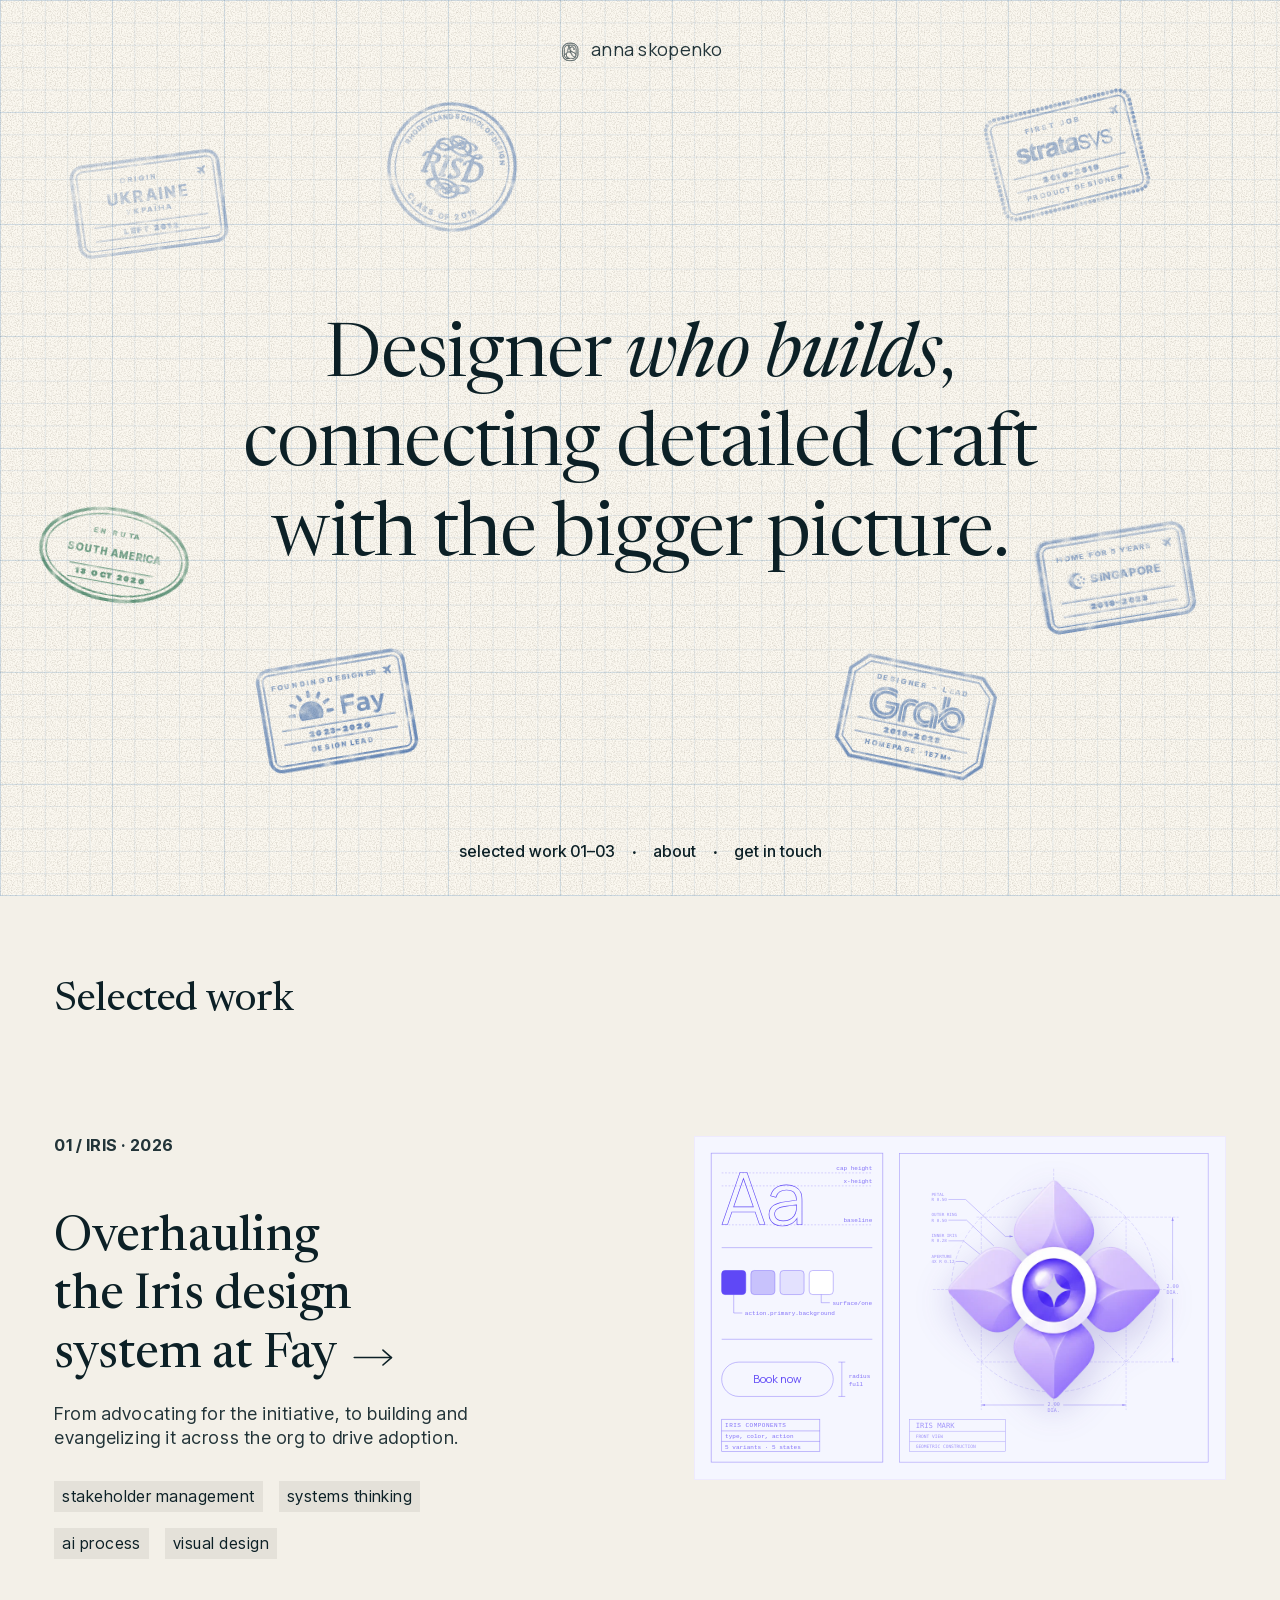
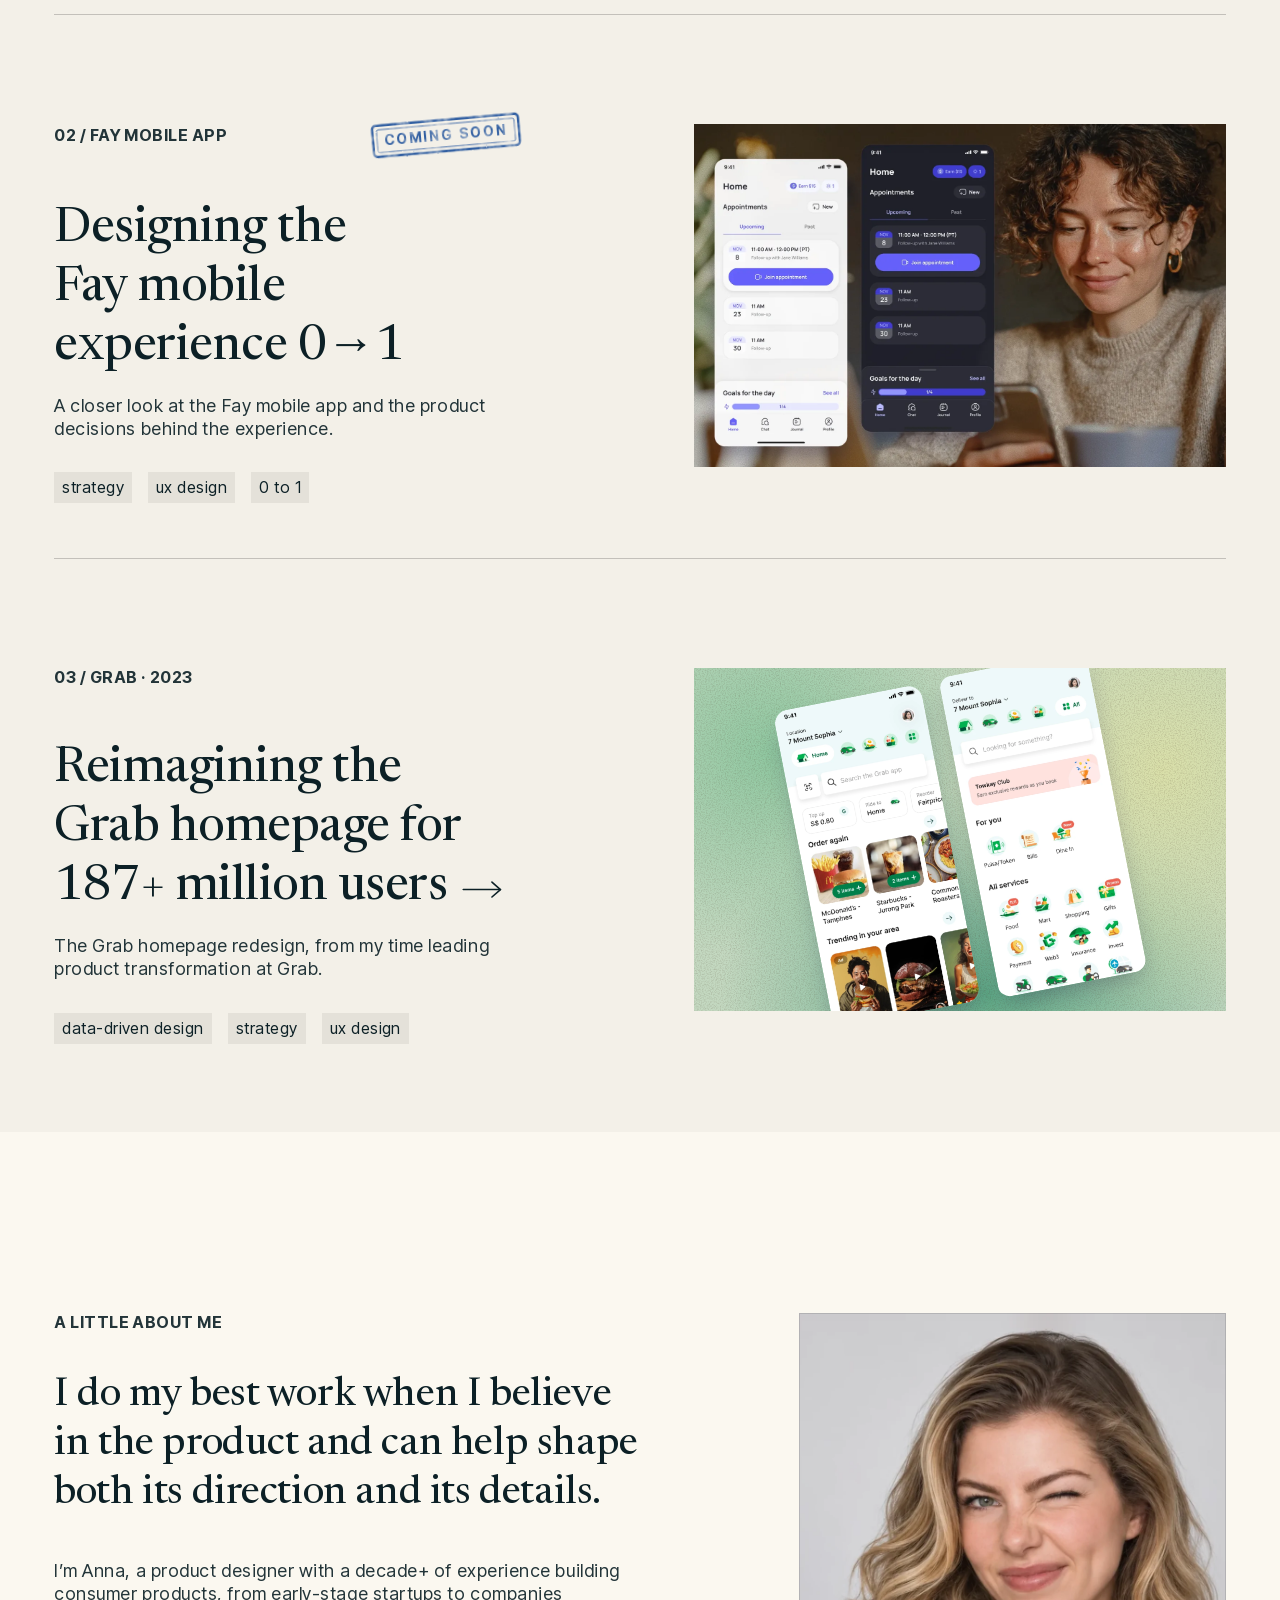
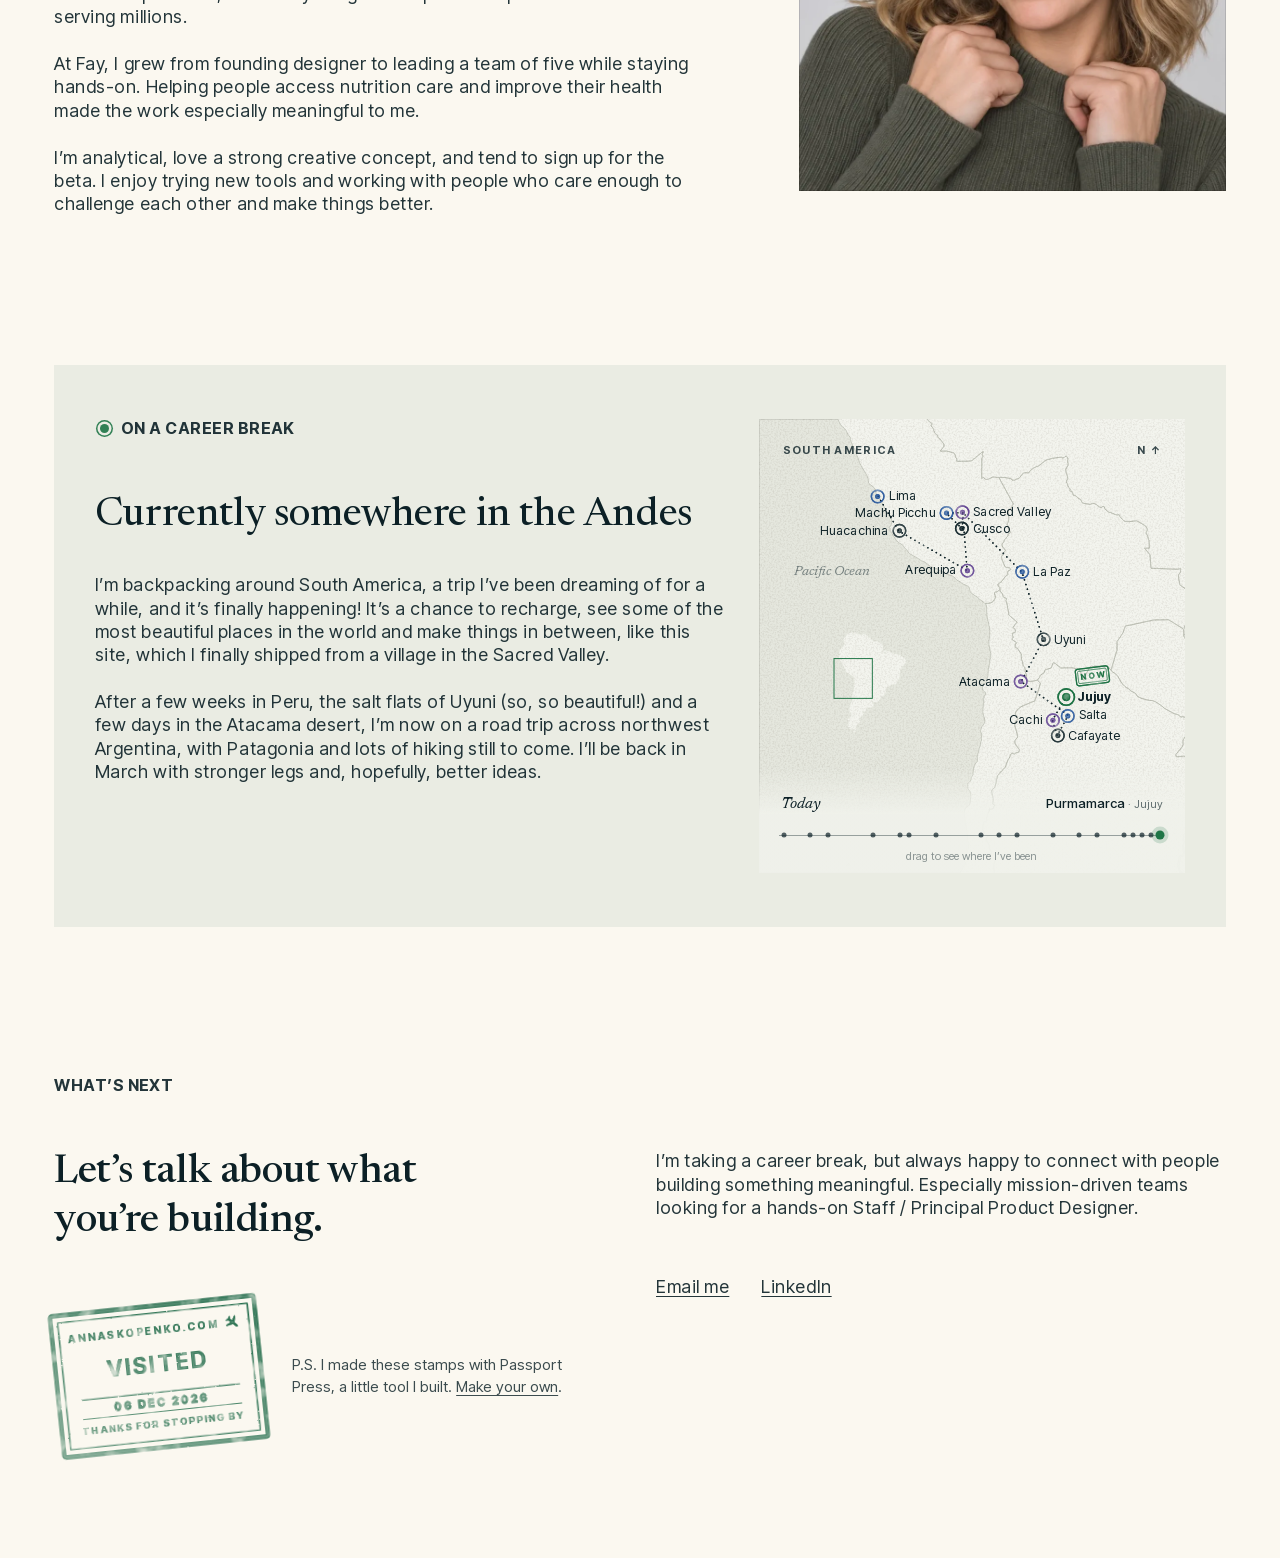
==== commit 7628c1ea: "Trip: Jujuy; stop rings pushed apart so neighbours never overlap Co-Authored-By: Claude Opus 5.5 <no" ====
--- a/index.html
+++ b/index.html
@@ -193,7 +193,7 @@
         <div class="away-map-wrap">
         <p class="map-header" aria-hidden="true"><span>South America</span><span>N ↑</span></p>
         <!-- map -->
-        <svg class="away-map" viewBox="0 0 442 470" preserveAspectRatio="xMidYMid meet" role="img" aria-label="Map of the route so far: Lima, Huacachina, Arequipa, Sacred Valley, Machu Picchu, Cusco, Sacred Valley, La Paz, Uyuni, Atacama, Salta, Cafayate, Cachi. Cachi is the current stop.">
+        <svg class="away-map" viewBox="0 0 442 470" preserveAspectRatio="xMidYMid meet" role="img" aria-label="Map of the route so far: Lima, Huacachina, Arequipa, Sacred Valley, Machu Picchu, Cusco, Sacred Valley, La Paz, Uyuni, Atacama, Salta, Cafayate, Cachi, Jujuy. Jujuy is the current stop.">
           <defs><filter id="map-ink" x="-8%" y="-8%" width="116%" height="116%" color-interpolation-filters="sRGB">
             <feTurbulence type="fractalNoise" baseFrequency="0.9" numOctaves="2" seed="7" result="grain"/>
             <feDisplacementMap in="SourceGraphic" in2="grain" scale="0.88" xChannelSelector="R" yChannelSelector="G" result="rough"/>
@@ -205,12 +205,12 @@
             <feComponentTransfer in="blotch" result="coverage"><feFuncA type="linear" slope="-1.72" intercept="1.92"/></feComponentTransfer>
             <feComposite in="inked" in2="coverage" operator="in"/>
           </filter></defs>
-          <path class="map-land" d="M409.3 -284.4L399.8 -254.5L398.2 -218.5L352.8 -202.9L341.9 -178.7L327.1 -154.7L321.2 -149.6L319.6 -148.5L318.8 -147.1L317.7 -145.4L316.3 -145.3L316.2 -146.4L316.8 -148.1L316.1 -149.5L312.0 -149.7L310.0 -148.4L308.8 -147.5L307.8 -147.0L305.6 -146.6L303.8 -146.5L303.0 -146.7L301.6 -147.7L292.2 -162.9L282.7 -199.2L256.9 -242.5L204.5 -263.5L188.8 -302.2L213.4 -327.7L217.0 -318.3L245.6 -339.7L325.2 -311.4L364.1 -315.9L380.1 -304.3L396.2 -285.1ZM521.0 463.7L520.2 464.4L519.3 465.6L518.3 468.6L514.8 472.7L514.0 475.0L510.3 477.4L507.6 480.1L505.9 480.1L504.3 481.2L495.3 484.8L492.0 484.1L489.7 484.1L487.4 482.6L482.3 482.0L479.1 482.6L474.8 484.4L473.6 484.3L472.7 484.2L470.3 483.5L469.0 482.0L462.5 480.2L457.2 476.3L450.9 476.2L446.1 476.7L445.4 476.2L444.9 475.2L443.9 473.7L439.8 470.2L436.5 466.7L435.9 463.3L436.3 459.6L437.3 455.2L437.2 453.8L438.3 453.0L439.5 452.9L440.7 451.7L441.7 450.0L441.9 448.7L441.1 446.3L440.5 442.9L439.9 441.2L441.2 438.6L441.2 437.3L440.5 436.2L440.2 435.0L440.6 433.8L440.5 432.7L440.1 431.6L440.4 430.6L441.6 429.9L442.5 428.8L443.1 427.3L443.4 426.2L443.4 425.4L443.1 424.7L442.4 424.0L442.7 422.6L444.1 420.5L445.0 418.7L445.4 417.1L445.4 415.7L444.9 414.8L445.1 414.1L446.0 413.8L446.4 412.7L446.3 410.1L445.4 408.0L446.0 406.3L448.0 404.3L449.1 402.7L449.2 401.5L449.8 400.8L450.8 402.1L453.6 402.5L456.4 402.5L456.9 402.2L458.0 400.1L459.5 399.5L461.1 399.3L462.9 399.4L464.7 400.8L470.0 405.4L473.9 408.6L475.1 410.1L476.1 411.3L476.8 412.3L476.5 415.1L476.6 416.3L476.8 416.6L477.6 416.6L479.0 416.4L480.0 415.9L480.9 415.0L481.8 414.3L482.5 413.9L482.7 413.3L483.1 412.7L483.5 412.6L484.3 413.0L486.1 414.6L487.5 416.0L487.8 416.9L488.4 417.7L488.9 418.5L489.4 419.2L490.8 420.2L492.1 420.7L493.0 420.1L495.4 422.1L500.6 423.8L501.5 424.8L502.4 426.2L504.2 428.4L506.7 430.3L508.8 431.2L510.7 431.6L511.8 432.0L512.5 432.8L513.7 433.6L514.5 433.9L514.7 434.6L515.5 436.2L516.3 438.2L517.1 440.0L519.0 441.8L521.2 443.2L523.4 444.0L524.6 444.9L525.2 445.9L523.7 447.4L522.0 449.3L520.6 450.8L519.1 451.8L518.6 452.5L518.3 453.6L518.3 459.4L518.2 461.6L518.3 462.2L518.5 462.6L519.5 463.1L520.6 463.6L521.0 463.7ZM242.2 -58.2L242.1 -57.1L241.5 -56.6L240.7 -56.5L239.4 -57.3L238.5 -57.1L237.6 -57.1L236.2 -58.0L235.8 -59.0L234.8 -59.7L232.7 -59.4L230.9 -59.4L229.5 -59.6L228.1 -59.3L227.0 -58.3L226.2 -57.2L225.2 -56.2L222.3 -55.5L220.8 -55.5L219.4 -54.9L217.4 -54.6L216.0 -54.1L213.6 -53.8L210.6 -53.5L208.9 -52.6L208.3 -52.2L206.6 -51.1L203.6 -49.1L202.1 -48.5L200.1 -46.4L197.8 -44.5L196.3 -43.5L194.0 -43.0L193.1 -42.5L192.8 -41.9L192.9 -41.2L192.6 -39.3L191.8 -35.9L191.7 -34.3L191.5 -33.5L190.0 -30.8L188.5 -28.2L187.7 -26.5L187.2 -25.3L187.7 -24.2L188.3 -22.4L188.9 -20.9L189.1 -19.9L188.9 -18.8L188.2 -17.7L187.1 -17.1L185.7 -16.8L182.8 -15.0L179.5 -12.3L178.4 -11.0L178.1 -9.8L177.6 -7.9L177.9 -7.0L178.4 -6.3L179.0 -4.7L179.1 -3.8L178.6 -3.4L177.6 -3.3L176.8 -3.1L176.2 -2.7L175.6 -2.8L175.0 -2.6L175.0 -2.0L175.1 -1.2L175.1 -0.4L174.7 0.1L174.4 0.5L174.7 1.0L175.3 1.5L176.1 2.3L177.4 3.7L178.3 4.0L179.1 4.5L179.1 5.3L178.9 6.2L178.2 6.5L178.1 7.2L179.1 8.1L179.7 8.7L180.4 9.7L180.9 10.9L180.9 11.8L181.6 12.8L181.9 13.6L181.9 14.5L183.0 15.3L183.9 15.9L184.5 16.5L185.1 16.9L185.2 17.5L185.2 18.4L186.1 19.9L187.8 21.1L189.1 22.8L190.0 24.0L191.6 25.9L191.7 28.2L189.7 30.8L187.7 33.3L190.9 33.2L194.3 33.3L197.8 34.0L200.2 34.8L201.6 35.1L202.6 35.9L203.1 37.2L203.5 38.2L203.6 39.8L205.1 41.0L205.0 42.1L204.9 43.8L205.6 43.8L209.9 43.8L214.6 43.8L219.1 43.5L220.8 43.1L222.8 41.1L224.1 40.5L225.3 39.6L226.7 37.9L227.9 37.1L228.9 36.2L230.3 35.2L230.9 34.5L231.4 34.3L232.5 33.8L232.0 34.7L231.7 35.7L231.5 37.0L232.1 38.5L231.6 39.6L230.9 40.6L230.9 43.2L230.9 46.9L230.9 50.1L230.8 54.1L230.8 58.6L230.8 61.6L231.6 61.0L232.6 60.5L234.0 61.9L235.0 62.5L235.8 62.6L236.7 62.6L237.9 62.3L240.5 61.1L242.2 60.2L244.3 60.2L247.1 60.6L248.6 60.6L250.8 64.4L252.3 67.2L254.0 70.4L255.5 73.0L257.6 76.9L259.5 80.3L261.4 83.9L263.6 88.0L263.0 89.0L262.4 89.9L262.4 91.3L261.5 92.0L260.6 92.5L259.5 93.6L258.8 94.7L258.7 96.1L258.9 103.6L258.7 105.6L258.1 107.3L257.5 108.2L257.1 108.9L258.0 110.6L258.8 114.1L259.4 114.7L260.2 116.2L260.6 117.5L260.4 118.0L258.9 118.7L258.3 119.2L258.2 121.2L257.5 121.9L256.4 122.8L255.7 123.9L255.1 124.6L254.5 125.1L254.2 126.3L253.7 127.7L252.3 128.6L252.1 130.2L252.1 131.5L252.8 132.9L255.2 135.7L255.5 136.4L254.1 138.1L253.3 139.2L251.4 142.8L251.3 143.5L251.8 145.2L254.8 152.5L255.2 153.1L256.2 153.8L257.6 153.7L259.8 154.5L260.9 155.4L261.0 155.9L260.8 156.1L259.6 156.8L258.3 157.5L257.9 158.3L257.7 159.5L258.0 161.2L257.5 161.8L256.2 162.5L255.1 163.5L253.9 165.1L252.0 167.6L251.3 168.3L251.0 169.1L249.9 169.4L247.9 171.1L247.6 171.9L247.9 172.8L248.9 173.5L249.6 174.4L249.8 175.7L249.8 176.5L248.5 177.7L246.9 179.0L244.8 179.3L244.1 180.0L244.2 181.4L244.9 183.5L244.9 185.1L244.3 186.9L242.8 188.9L240.6 190.3L238.5 191.0L236.8 191.0L235.2 191.1L234.5 191.4L233.3 190.2L227.8 186.2L225.8 184.0L223.8 183.0L219.1 179.6L218.6 178.5L218.1 175.0L217.4 174.0L215.9 172.8L211.7 171.1L210.2 170.2L208.5 168.7L206.1 167.6L203.5 165.4L201.9 163.6L200.1 162.4L194.6 160.8L191.9 159.1L186.8 156.8L184.5 155.2L179.0 153.4L177.3 152.6L171.9 148.3L168.1 146.9L165.0 144.6L155.8 139.5L154.3 137.8L152.9 135.3L150.9 133.8L148.6 130.4L145.1 128.4L141.9 125.7L140.7 123.2L138.5 120.2L137.8 118.5L135.9 116.9L135.8 113.6L134.4 112.1L135.4 111.3L136.4 111.0L137.7 105.9L137.0 103.4L133.6 98.8L132.3 96.5L131.4 93.7L130.1 92.0L128.0 88.4L126.7 85.3L124.0 83.0L123.3 82.2L122.9 81.0L121.4 80.2L121.3 77.8L120.3 73.2L118.8 70.8L113.3 66.5L113.2 64.8L112.8 61.8L111.6 58.5L105.6 48.4L104.0 45.3L102.5 40.4L101.2 37.6L99.6 32.6L97.4 28.8L96.0 25.5L94.4 21.4L94.3 19.3L91.6 15.5L90.1 12.1L87.6 9.2L85.1 7.0L84.0 5.5L80.5 -1.9L80.0 -4.1L77.6 -8.1L75.1 -11.1L73.6 -13.4L71.7 -15.5L59.9 -22.0L55.7 -24.7L54.3 -26.0L53.7 -28.0L54.0 -29.2L55.2 -30.3L56.9 -29.5L57.9 -29.8L58.7 -31.3L58.8 -33.5L57.7 -36.3L53.9 -41.8L54.2 -42.9L54.9 -44.2L53.5 -46.8L51.9 -48.9L51.1 -50.6L52.0 -56.7L52.8 -58.3L58.6 -64.5L60.2 -67.1L62.6 -68.8L65.1 -71.3L68.1 -73.2L68.6 -72.9L69.0 -72.6L69.0 -71.9L69.1 -71.4L69.4 -70.9L69.5 -69.9L69.8 -69.2L69.9 -68.5L69.9 -67.5L69.7 -67.0L69.9 -66.2L70.6 -64.6L70.3 -64.1L69.6 -63.7L69.0 -63.3L68.4 -62.3L67.5 -62.3L66.2 -62.8L65.3 -62.2L65.0 -61.2L65.2 -60.3L65.3 -59.5L65.9 -58.8L67.6 -58.7L66.1 -56.5L65.3 -55.4L65.5 -54.8L66.4 -54.2L67.1 -54.2L68.6 -55.0L69.6 -56.2L70.3 -56.9L71.2 -57.2L72.5 -56.6L74.2 -55.5L76.2 -54.5L77.0 -54.0L78.4 -54.1L79.6 -54.3L80.7 -53.5L81.7 -52.9L81.9 -50.5L82.7 -48.8L83.6 -47.6L84.8 -46.0L85.9 -45.5L87.2 -45.5L89.1 -44.9L89.8 -45.2L90.4 -46.3L90.8 -46.9L91.7 -47.2L91.8 -47.9L91.6 -48.8L91.9 -49.8L92.7 -50.6L94.7 -51.9L95.6 -52.5L95.8 -53.2L96.2 -54.3L96.0 -54.9L95.7 -55.6L95.7 -56.6L96.3 -58.0L97.0 -59.6L97.7 -61.7L97.9 -62.6L98.6 -63.2L98.9 -64.1L99.2 -65.2L100.1 -66.3L100.1 -67.6L100.4 -68.2L100.4 -69.6L101.3 -72.5L101.3 -73.1L101.7 -73.2L102.4 -73.0L102.9 -72.4L103.1 -71.7L103.3 -71.4L103.9 -71.5L104.5 -71.9L104.4 -72.5L104.0 -73.0L103.9 -73.3L104.1 -73.9L105.0 -75.1L106.0 -76.4L108.2 -79.2L109.5 -80.4L112.9 -81.6L115.4 -82.6L117.9 -83.4L121.3 -84.7L126.0 -86.5L129.4 -87.8L132.4 -90.1L134.7 -91.9L136.7 -93.5L139.3 -95.4L142.7 -99.7L145.1 -102.6L146.8 -104.7L148.0 -106.1L148.9 -109.9L150.0 -114.2L150.5 -116.1L150.7 -116.8L151.2 -116.5L151.7 -116.1L152.3 -116.0L153.0 -116.1L153.4 -116.3L152.8 -120.6L152.9 -121.6L153.2 -122.7L153.1 -123.3L152.1 -124.2L150.4 -125.9L149.7 -127.5L149.3 -128.8L148.2 -129.6L147.0 -130.4L147.0 -131.0L147.7 -131.0L149.5 -130.4L150.9 -130.6L151.9 -130.6L152.8 -131.3L153.8 -132.4L154.5 -132.4L155.2 -132.3L156.6 -131.1L157.5 -130.4L158.5 -129.8L159.4 -129.6L160.3 -129.6L160.9 -129.6L161.2 -128.8L161.6 -127.9L162.7 -127.2L164.0 -126.6L165.0 -125.5L165.7 -124.8L166.6 -124.0L167.3 -122.9L168.1 -120.9L168.4 -119.6L168.9 -118.9L168.7 -118.1L169.6 -116.7L170.3 -116.0L171.3 -115.5L173.4 -115.0L174.6 -113.7L175.6 -113.2L176.7 -112.0L177.6 -111.6L178.8 -111.7L180.0 -111.1L180.9 -109.9L181.5 -108.4L182.4 -107.5L182.9 -106.0L182.4 -104.2L182.8 -103.2L183.8 -102.4L185.3 -101.6L186.7 -101.8L187.4 -101.5L187.8 -100.8L188.1 -99.9L188.8 -97.7L189.1 -96.3L188.5 -95.0L188.3 -94.1L188.6 -92.8L190.0 -92.3L191.4 -91.8L192.1 -90.8L193.1 -90.5L194.3 -90.6L196.0 -90.8L196.9 -91.4L197.5 -91.5L198.1 -91.3L199.6 -90.8L201.3 -90.2L202.9 -90.5L204.3 -90.7L205.7 -91.0L207.1 -92.0L208.2 -92.0L209.1 -92.7L210.2 -93.7L211.3 -94.8L212.1 -95.1L213.5 -94.6L215.4 -93.8L216.5 -92.8L217.3 -92.6L218.1 -91.9L219.7 -91.9L221.5 -92.2L222.9 -93.4L224.3 -93.8L225.3 -94.1L226.2 -93.9L229.7 -91.7L230.7 -90.6L231.9 -90.4L232.9 -89.8L234.5 -89.1L235.5 -88.4L236.6 -88.0L237.5 -87.0L238.8 -86.5L240.0 -86.1L240.5 -85.4L240.5 -84.9L240.4 -84.5L239.1 -82.5L236.7 -78.5L234.5 -75.0L231.2 -69.4L229.2 -66.3L229.7 -66.1L232.7 -64.7L233.4 -64.7L234.5 -65.0L235.2 -65.6L235.9 -65.7L236.5 -65.1L237.6 -64.5L238.2 -62.5L238.8 -61.5L240.0 -60.8L241.3 -59.5L242.2 -58.2ZM440.5 223.5L440.9 224.8L441.2 225.8L441.7 226.5L442.2 227.5L442.8 228.0L443.2 228.9L443.1 229.9L443.3 231.1L443.6 232.3L443.9 232.5L444.6 232.9L445.1 233.9L444.8 234.4L444.9 234.9L445.2 235.5L444.9 236.1L445.0 236.5L445.6 236.9L446.1 238.3L446.2 240.7L445.6 242.0L445.1 243.0L445.0 243.7L445.4 244.6L444.8 245.7L444.2 247.1L444.3 248.0L444.4 248.9L444.5 249.8L444.6 250.7L444.4 251.6L444.2 252.4L444.1 253.4L444.3 254.4L443.9 255.4L443.6 256.1L443.5 256.8L444.0 257.9L445.3 258.4L446.2 258.5L447.2 257.9L447.9 257.8L449.2 258.3L450.5 259.2L452.0 259.3L453.4 259.5L454.5 259.8L456.0 259.5L457.7 259.8L459.5 260.3L461.1 260.8L462.6 260.7L463.8 260.6L465.0 260.1L466.2 260.1L467.1 259.2L467.6 258.4L468.1 257.8L469.3 257.4L470.2 257.7L470.9 259.2L472.2 260.1L472.7 260.7L473.6 261.0L475.7 261.0L477.0 261.0L478.4 261.4L479.4 261.4L480.2 262.3L481.0 263.2L481.1 265.1L481.8 266.5L482.8 267.0L483.2 267.9L483.1 269.1L482.6 270.3L482.7 271.7L483.2 272.9L483.2 274.2L483.5 275.4L484.2 276.4L484.5 278.1L484.3 279.3L484.8 280.0L484.9 281.1L484.6 281.8L484.5 283.0L484.6 284.0L484.9 284.8L485.9 285.8L486.2 287.7L486.2 289.0L486.6 290.5L487.5 291.2L488.8 291.5L490.4 291.7L492.3 291.3L493.9 290.9L494.9 290.5L496.7 289.4L498.3 288.8L499.2 288.4L499.9 288.1L501.6 288.8L503.0 289.7L504.2 290.9L506.3 292.2L506.0 292.6L505.1 293.6L505.1 294.9L505.7 296.8L505.2 300.7L503.5 306.7L502.9 310.2L503.1 311.2L502.5 313.0L500.2 316.7L500.1 319.3L499.8 326.9L499.0 332.2L497.8 336.2L496.6 338.3L495.5 338.5L494.7 339.2L494.3 340.2L493.4 341.0L492.1 341.7L491.5 342.5L491.4 343.2L490.2 343.7L487.8 344.0L486.5 344.6L486.1 345.7L485.3 346.5L484.2 347.1L483.6 348.1L483.7 349.5L483.0 350.8L481.6 351.8L480.3 351.8L479.2 350.9L477.7 350.2L475.7 349.9L474.1 350.1L472.8 350.9L471.6 352.2L470.6 354.0L469.5 354.2L468.2 353.1L466.7 352.7L464.8 353.2L463.3 353.0L462.2 352.2L460.5 352.1L458.1 352.8L453.5 352.1L446.4 350.1L440.4 349.3L433.1 350.0L432.4 347.9L432.8 346.8L434.0 345.9L434.8 345.0L435.1 343.9L435.9 343.1L437.3 342.5L437.8 341.9L437.6 341.3L437.9 340.8L438.7 340.4L439.1 339.7L439.2 338.7L439.5 338.3L440.0 337.9L440.1 337.3L439.8 335.2L439.8 333.5L440.2 332.2L440.7 331.4L441.0 331.2L441.3 330.7L441.4 329.9L441.9 329.2L444.2 327.7L445.1 326.9L445.1 326.1L445.5 325.1L446.9 322.9L447.3 321.9L447.4 321.4L447.9 320.9L449.5 319.7L450.5 318.5L450.6 317.4L450.2 316.3L449.2 314.9L446.2 311.5L443.9 310.0L441.0 308.7L439.0 308.3L438.1 308.7L437.1 308.4L436.1 307.2L434.5 306.3L431.0 305.3L423.3 301.3L420.1 299.4L419.1 298.2L416.2 296.1L411.4 293.0L407.7 291.6L405.2 291.6L401.2 290.7L395.5 288.9L392.3 287.0L391.4 285.3L389.3 283.5L386.0 281.8L384.3 280.6L384.2 280.1L383.2 279.3L381.4 278.5L379.4 276.9L377.2 274.7L374.9 271.4L372.4 266.8L369.8 263.8L366.9 262.2L365.5 261.1L365.5 260.6L365.1 260.1L365.5 259.3L366.5 255.8L368.0 250.8L369.5 245.6L371.4 239.5L371.4 235.2L371.4 230.6L374.0 226.8L375.8 224.2L377.4 221.6L379.0 217.2L380.1 214.4L384.2 213.7L391.2 212.2L394.7 211.4L402.1 209.8L409.5 208.2L417.4 208.1L424.9 208.0L430.8 211.6L435.3 214.4L440.2 217.4L440.5 218.0L440.9 220.6L440.5 223.5ZM152.8 -131.3L151.9 -130.6L150.9 -130.6L149.5 -130.4L147.7 -131.0L147.0 -131.0L147.0 -130.4L148.2 -129.6L149.3 -128.8L149.7 -127.5L150.4 -125.9L152.1 -124.2L153.1 -123.3L153.2 -122.7L152.9 -121.6L152.8 -120.6L153.4 -116.3L153.0 -116.1L152.3 -116.0L151.7 -116.1L151.2 -116.5L150.7 -116.8L150.5 -116.1L150.0 -114.2L148.9 -109.9L148.0 -106.1L146.8 -104.7L145.1 -102.6L142.7 -99.7L139.3 -95.4L136.7 -93.5L134.7 -91.9L132.4 -90.1L129.4 -87.8L126.0 -86.5L121.3 -84.7L117.9 -83.4L115.4 -82.6L112.9 -81.6L109.5 -80.4L108.2 -79.2L106.0 -76.4L105.0 -75.1L104.1 -73.9L103.9 -73.3L104.0 -73.0L104.4 -72.5L104.5 -71.9L103.9 -71.5L103.3 -71.4L103.1 -71.7L102.9 -72.4L102.4 -73.0L101.7 -73.2L101.3 -73.1L101.3 -72.5L100.4 -69.6L100.4 -68.2L100.1 -67.6L100.1 -66.3L99.2 -65.2L98.9 -64.1L98.6 -63.2L97.9 -62.6L97.7 -61.7L97.0 -59.6L96.3 -58.0L95.7 -56.6L95.7 -55.6L96.0 -54.9L96.2 -54.3L95.8 -53.2L95.6 -52.5L94.7 -51.9L92.7 -50.6L91.9 -49.8L91.6 -48.8L91.8 -47.9L91.7 -47.2L90.8 -46.9L90.4 -46.3L89.8 -45.2L89.1 -44.9L87.2 -45.5L85.9 -45.5L84.8 -46.0L83.6 -47.6L82.7 -48.8L81.9 -50.5L81.7 -52.9L80.7 -53.5L79.6 -54.3L78.4 -54.1L77.0 -54.0L76.2 -54.5L74.2 -55.5L72.5 -56.6L71.2 -57.2L70.3 -56.9L69.6 -56.2L68.6 -55.0L67.1 -54.2L66.4 -54.2L65.5 -54.8L65.3 -55.4L66.1 -56.5L67.6 -58.7L65.9 -58.8L65.3 -59.5L65.2 -60.3L65.0 -61.2L65.3 -62.2L66.2 -62.8L67.5 -62.3L68.4 -62.3L69.0 -63.3L69.6 -63.7L70.3 -64.1L70.6 -64.6L69.9 -66.2L69.7 -67.0L69.9 -67.5L69.9 -68.5L69.8 -69.2L69.5 -69.9L69.4 -70.9L69.1 -71.4L69.0 -71.9L69.0 -72.6L68.6 -72.9L68.1 -73.2L68.4 -73.5L70.9 -74.4L71.9 -75.3L73.1 -76.1L74.2 -77.3L74.8 -78.5L76.5 -84.0L78.1 -87.5L77.8 -89.2L76.5 -91.5L76.2 -94.8L76.4 -95.8L76.2 -96.6L75.3 -95.2L75.6 -90.3L74.8 -88.1L73.8 -87.5L73.0 -87.9L73.5 -91.5L72.7 -90.8L71.4 -88.4L69.3 -86.6L69.3 -86.0L68.7 -85.3L67.2 -86.0L65.9 -86.7L62.0 -90.8L59.4 -91.6L57.9 -93.0L57.5 -93.6L57.4 -94.4L58.9 -95.3L60.6 -96.4L60.8 -98.9L60.8 -100.9L59.5 -104.3L60.1 -108.7L59.8 -110.4L58.4 -114.1L59.4 -115.9L63.0 -117.3L64.3 -118.2L65.0 -121.1L65.9 -122.8L67.5 -122.1L68.8 -122.2L67.1 -122.8L65.6 -125.4L65.5 -126.7L68.1 -130.2L69.6 -131.1L71.3 -133.0L72.8 -135.9L73.2 -140.4L72.6 -143.6L72.1 -147.0L73.0 -147.9L75.1 -148.4L77.0 -149.5L106.5 -149.0L110.0 -147.7L112.2 -148.0L112.6 -147.0L113.1 -145.9L113.9 -145.4L115.1 -144.8L115.9 -144.7L116.1 -144.4L116.8 -140.7L117.3 -140.1L119.1 -139.5L121.2 -139.3L122.0 -139.4L123.9 -138.4L125.3 -137.9L126.8 -137.5L127.8 -137.4L128.3 -137.6L128.5 -137.9L129.4 -137.9L130.6 -137.4L132.4 -137.3L133.6 -137.8L133.7 -138.5L133.8 -139.9L134.3 -140.3L135.5 -141.1L136.2 -140.9L139.6 -139.3L140.3 -138.7L141.2 -137.5L142.8 -135.8L144.5 -134.7L147.2 -134.3L149.7 -132.5L152.8 -131.3ZM71.3 -80.6L71.0 -79.9L69.4 -79.9L69.0 -80.2L69.0 -80.9L69.3 -83.4L69.8 -84.5L71.1 -85.4L72.2 -85.9L73.6 -85.8L75.1 -85.0L73.3 -83.3L72.4 -83.0L72.0 -82.8L71.3 -80.6ZM-100.1 -119.5L-101.0 -119.5L-103.6 -121.2L-103.4 -122.9L-102.4 -124.0L-99.0 -124.6L-97.6 -123.5L-97.8 -121.5L-98.9 -120.0L-99.8 -119.7L-100.1 -119.5ZM-84.7 -117.0L-86.7 -116.3L-87.4 -116.6L-87.8 -117.0L-87.9 -117.4L-86.8 -118.5L-85.8 -119.1L-84.8 -120.4L-83.1 -121.1L-82.5 -120.9L-82.2 -120.7L-82.1 -120.3L-82.6 -119.2L-83.7 -118.5L-84.7 -117.0ZM-118.4 -125.0L-120.1 -124.7L-121.6 -125.3L-122.2 -126.3L-122.3 -127.7L-122.2 -128.1L-119.0 -128.6L-118.0 -127.5L-118.0 -125.7L-118.4 -125.0ZM-101.6 -109.4L-102.3 -109.4L-103.3 -110.2L-102.5 -111.5L-101.7 -111.2L-101.2 -110.8L-100.9 -110.3L-101.6 -109.4ZM-115.9 -133.6L-114.8 -132.5L-114.3 -129.2L-110.9 -125.8L-110.5 -123.9L-110.8 -123.0L-110.6 -122.6L-109.0 -121.3L-107.9 -119.8L-109.7 -116.5L-113.5 -115.1L-117.5 -115.2L-118.3 -115.5L-119.4 -116.8L-119.7 -117.9L-119.0 -119.0L-116.9 -120.7L-113.7 -122.1L-113.4 -123.3L-114.6 -124.3L-115.5 -126.5L-117.5 -128.1L-118.5 -132.7L-119.2 -133.0L-120.6 -132.3L-121.2 -132.9L-121.3 -133.2L-119.8 -134.3L-119.5 -135.0L-117.3 -135.4L-116.4 -134.8L-115.9 -133.6ZM-104.2 -127.2L-104.9 -126.7L-108.1 -127.3L-109.1 -128.3L-108.3 -129.8L-107.6 -130.3L-105.7 -129.8L-103.8 -128.2L-104.2 -127.2ZM219.4 -343.0L193.7 -294.7L229.2 -258.6L284.0 -238.1L280.8 -182.7L290.0 -163.3L250.5 -164.2L255.1 -149.0L255.7 -148.4L255.6 -147.4L255.6 -146.5L255.4 -145.7L255.7 -145.3L255.8 -144.8L255.8 -144.5L255.5 -144.4L254.8 -144.3L254.1 -144.2L253.6 -144.2L253.2 -144.7L252.9 -144.7L252.3 -144.7L251.8 -145.0L251.3 -145.5L250.5 -146.1L249.6 -145.8L248.9 -145.5L248.2 -145.2L247.7 -144.8L247.1 -144.9L246.3 -144.7L245.7 -144.2L244.8 -143.9L243.9 -143.7L242.8 -143.6L241.8 -143.5L240.7 -143.4L240.6 -141.1L240.5 -136.5L240.4 -133.5L240.4 -130.7L240.8 -129.7L242.9 -127.5L244.5 -126.4L245.8 -125.2L247.2 -124.6L247.7 -124.1L248.1 -123.4L248.3 -122.5L248.5 -121.8L248.3 -121.1L248.0 -120.4L248.1 -119.7L248.6 -119.1L248.7 -118.3L249.1 -117.6L249.2 -116.9L249.7 -116.4L250.2 -116.1L250.8 -115.5L250.9 -115.0L250.8 -114.3L250.8 -113.9L251.5 -112.8L251.7 -112.0L251.4 -111.1L251.1 -108.0L250.3 -104.4L249.9 -101.8L249.1 -97.4L248.2 -92.2L247.1 -86.0L246.1 -79.8L245.0 -73.8L244.1 -68.4L243.1 -62.4L242.5 -58.8L242.2 -58.2L241.3 -59.5L240.0 -60.8L238.8 -61.5L238.2 -62.5L237.6 -64.5L236.5 -65.1L235.9 -65.7L235.2 -65.6L234.5 -65.0L233.4 -64.7L232.7 -64.7L229.7 -66.1L229.2 -66.3L231.2 -69.4L234.5 -75.0L236.7 -78.5L239.1 -82.5L240.4 -84.5L240.5 -84.9L240.5 -85.4L240.0 -86.1L238.8 -86.5L237.5 -87.0L236.6 -88.0L235.5 -88.4L234.5 -89.1L232.9 -89.8L231.9 -90.4L230.7 -90.6L229.7 -91.7L226.2 -93.9L225.3 -94.1L224.3 -93.8L222.9 -93.4L221.5 -92.2L219.7 -91.9L218.1 -91.9L217.3 -92.6L216.5 -92.8L215.4 -93.8L213.5 -94.6L212.1 -95.1L211.3 -94.8L210.2 -93.7L209.1 -92.7L208.2 -92.0L207.1 -92.0L205.7 -91.0L204.3 -90.7L202.9 -90.5L201.3 -90.2L199.6 -90.8L198.1 -91.3L197.5 -91.5L196.9 -91.4L196.0 -90.8L194.3 -90.6L193.1 -90.5L192.1 -90.8L191.4 -91.8L190.0 -92.3L188.6 -92.8L188.3 -94.1L188.5 -95.0L189.1 -96.3L188.8 -97.7L188.1 -99.9L187.8 -100.8L187.4 -101.5L186.7 -101.8L185.3 -101.6L183.8 -102.4L182.8 -103.2L182.4 -104.2L182.9 -106.0L182.4 -107.5L181.5 -108.4L180.9 -109.9L180.0 -111.1L178.8 -111.7L177.6 -111.6L176.7 -112.0L175.6 -113.2L174.6 -113.7L173.4 -115.0L171.3 -115.5L170.3 -116.0L169.6 -116.7L168.7 -118.1L168.9 -118.9L168.4 -119.6L168.1 -120.9L167.3 -122.9L166.6 -124.0L165.7 -124.8L165.0 -125.5L164.0 -126.6L162.7 -127.2L161.6 -127.9L161.2 -128.8L160.9 -129.6L160.3 -129.6L159.4 -129.6L158.5 -129.8L157.5 -130.4L156.6 -131.1L155.2 -132.3L154.5 -132.4L153.8 -132.4L152.8 -131.3L149.7 -132.5L147.2 -134.3L144.5 -134.7L142.8 -135.8L141.2 -137.5L140.3 -138.7L139.6 -139.3L136.2 -140.9L135.5 -141.1L134.3 -140.3L133.8 -139.9L133.7 -138.5L133.6 -137.8L132.4 -137.3L130.6 -137.4L129.4 -137.9L128.5 -137.9L128.3 -137.6L127.8 -137.4L126.8 -137.5L125.3 -137.9L123.9 -138.4L122.0 -139.4L121.2 -139.3L119.1 -139.5L117.3 -140.1L116.8 -140.7L116.1 -144.4L115.9 -144.7L115.1 -144.8L113.9 -145.4L113.1 -145.9L112.6 -147.0L112.2 -148.0L110.0 -147.7L106.5 -149.0L104.1 -150.3L110.4 -181.7L118.0 -210.9L111.0 -268.8L126.4 -276.3L145.7 -312.6L203.3 -343.5ZM93.7 462.0L90.6 462.4L90.5 462.3L90.7 462.0L91.4 461.4L92.2 460.8L92.4 460.8L92.7 460.8L93.1 461.0L94.0 461.4L94.2 461.7L94.1 461.9L93.7 462.0ZM234.5 191.4L235.2 191.1L236.8 191.0L238.5 191.0L240.6 190.3L242.8 188.9L244.3 186.9L244.9 185.1L244.9 183.5L244.2 181.4L244.1 180.0L244.8 179.3L246.9 179.0L248.5 177.7L249.8 176.5L250.1 178.5L252.4 181.2L253.1 184.2L253.7 184.6L256.8 186.1L256.9 186.5L256.4 187.1L256.0 187.8L256.3 188.8L256.8 190.3L257.1 191.5L257.4 192.9L257.7 195.0L258.0 196.9L258.8 199.6L258.9 201.3L258.9 202.4L259.5 203.4L260.7 204.6L262.4 205.8L263.8 207.2L264.7 208.2L266.0 209.0L266.9 209.7L267.3 210.2L267.4 210.6L267.0 211.0L265.5 212.9L263.5 215.7L263.5 216.0L265.5 218.1L265.8 218.9L265.8 220.0L265.1 221.4L263.0 221.8L262.5 222.2L262.4 222.7L262.9 223.3L262.9 224.6L263.6 226.1L263.2 226.6L262.4 227.3L262.4 228.0L262.7 228.7L263.5 229.3L266.8 231.5L267.0 231.7L267.0 231.9L265.7 233.4L265.6 234.2L265.6 235.7L265.8 236.6L266.3 237.0L267.9 237.4L270.0 240.6L271.9 243.6L271.9 246.2L272.1 249.2L273.3 251.6L273.5 253.5L273.9 255.7L275.4 257.0L276.0 259.6L276.1 261.0L276.1 261.9L277.2 264.7L277.3 267.1L277.0 268.9L277.1 269.9L277.2 270.6L278.2 271.2L278.7 271.6L280.1 271.7L282.2 271.8L285.9 271.1L288.7 270.5L291.8 273.7L290.5 278.0L288.3 284.9L286.6 290.2L286.3 290.9L286.0 292.0L282.4 293.5L277.1 295.7L274.4 296.8L271.0 298.3L270.2 299.5L269.2 300.2L268.1 301.0L267.7 301.9L266.7 302.5L265.8 304.6L265.8 306.2L266.3 307.3L267.3 307.7L267.7 309.1L268.0 310.0L268.7 310.7L268.6 311.3L268.0 311.7L266.9 312.0L266.1 313.3L265.2 316.5L265.1 317.7L266.1 320.6L266.6 322.2L268.0 327.9L268.3 329.5L266.3 331.7L265.5 333.0L265.2 334.2L265.2 335.1L265.4 335.9L267.0 338.6L268.9 341.0L269.8 342.3L269.8 344.0L269.4 344.9L268.4 345.3L266.2 345.9L265.2 346.9L264.3 347.1L263.3 346.3L262.3 346.5L261.0 347.2L260.5 348.8L259.4 351.6L258.4 352.4L257.7 354.6L256.4 357.6L255.8 359.5L255.5 360.8L254.2 361.7L252.6 363.4L251.5 365.1L251.1 365.5L250.2 365.7L249.6 367.2L247.4 369.5L246.8 372.1L246.1 373.5L245.9 376.0L244.7 380.6L244.5 381.7L243.3 382.5L241.6 384.2L241.1 385.6L241.9 389.5L242.8 393.4L242.8 395.3L242.5 397.8L242.2 398.9L242.8 399.3L243.9 399.7L244.2 400.6L243.5 401.3L243.1 402.5L242.3 403.9L239.9 404.4L239.0 403.9L238.7 404.3L238.8 405.3L238.3 406.4L237.0 409.5L236.2 412.3L235.8 413.5L235.9 414.5L236.4 415.1L236.4 415.6L235.7 416.3L235.0 417.3L234.4 417.5L233.6 417.2L232.9 417.8L232.7 419.2L232.3 420.8L232.1 422.8L231.8 425.3L232.7 427.0L234.0 430.1L235.0 430.9L236.0 430.8L236.8 431.4L237.3 432.1L236.7 433.4L235.6 433.7L235.5 434.4L235.8 436.0L236.2 437.6L237.3 438.4L237.7 440.5L238.7 441.2L238.6 444.0L239.6 447.2L240.7 448.1L241.2 448.5L240.9 449.9L240.0 451.1L239.8 452.8L240.2 454.2L241.3 455.4L242.1 455.5L243.3 455.0L244.6 455.6L244.8 456.7L245.0 457.6L244.3 458.9L243.6 461.2L243.4 463.5L243.6 467.0L243.9 469.8L244.0 471.5L244.1 472.3L243.6 472.8L242.5 473.0L241.5 473.2L240.7 473.6L240.5 474.5L239.9 475.9L239.2 477.0L238.1 478.6L237.3 480.2L236.7 481.2L236.8 482.0L236.4 483.4L235.9 484.6L235.0 488.5L233.8 489.4L232.7 489.8L232.3 490.3L232.6 491.4L233.7 491.7L234.1 492.6L233.9 494.0L234.6 495.2L234.5 496.8L235.2 499.6L234.6 501.5L234.8 503.1L234.8 504.7L233.9 506.0L232.1 506.2L231.2 507.4L229.5 508.7L229.3 509.7L229.0 510.6L228.3 510.9L227.2 510.9L226.4 511.1L225.2 512.3L223.8 512.9L223.5 513.9L223.7 515.1L223.0 515.8L222.1 517.1L221.5 518.6L222.1 519.9L222.7 522.3L222.8 523.4L222.0 525.4L221.4 526.7L222.0 528.3L222.5 529.2L222.0 531.2L221.7 532.5L222.0 534.8L223.2 537.4L224.3 539.7L224.4 542.4L224.7 544.6L225.3 546.9L226.4 547.8L227.4 548.6L227.2 549.7L226.5 551.1L225.6 552.1L223.3 552.4L221.5 553.3L220.0 554.0L218.8 554.8L218.0 555.6L217.6 556.5L217.9 560.3L217.7 561.8L217.0 563.8L216.2 565.5L215.9 566.0L215.9 566.7L215.7 567.4L214.9 567.5L213.8 567.2L213.1 567.4L212.6 568.0L213.1 569.2L213.5 571.5L214.0 572.4L213.9 573.2L213.7 574.8L213.0 576.1L211.9 576.1L211.3 576.6L211.0 577.5L211.3 578.7L212.6 579.7L213.1 580.3L212.9 581.2L211.9 581.5L211.3 582.2L210.7 583.7L209.9 585.4L209.1 586.6L209.0 588.4L210.1 590.2L210.0 592.0L209.9 597.3L209.8 599.0L210.1 602.0L209.7 602.8L209.4 603.6L210.6 605.8L211.9 609.2L212.2 610.6L212.0 611.6L210.3 612.4L208.9 612.7L208.1 612.2L207.5 612.4L206.9 613.4L206.2 614.2L205.9 615.1L206.7 616.1L207.1 618.1L206.2 619.0L205.6 620.0L209.6 635.2L211.1 661.6L209.6 701.8L183.1 740.6L202.9 772.9L245.6 795.6L209.6 813.1L200.4 801.1L187.1 799.2L180.3 788.1L199.8 782.5L172.3 772.5L180.8 762.4L175.1 744.1L172.2 724.9L168.0 714.0L165.8 696.2L156.5 678.3L175.6 681.4L192.1 670.2L195.0 618.7L197.0 618.9L197.3 618.8L196.0 617.0L194.8 615.1L195.0 614.3L196.1 613.7L197.3 613.3L198.7 614.3L200.7 617.5L201.0 616.6L200.2 613.4L199.6 609.4L197.5 610.0L195.6 609.7L194.9 609.1L194.1 608.2L194.8 607.1L195.5 606.3L196.9 605.2L199.8 604.9L201.9 603.6L202.6 600.9L201.9 601.2L200.8 603.5L198.9 604.3L197.9 604.2L196.7 603.8L194.4 601.7L193.2 601.3L192.0 601.2L190.9 601.7L188.3 605.3L187.1 605.9L182.4 606.2L180.7 605.8L178.8 605.2L179.0 604.4L179.6 603.4L180.7 602.9L180.7 602.4L179.3 602.2L177.6 601.3L176.8 600.0L176.5 597.8L175.0 594.2L174.7 591.6L175.7 589.8L178.0 582.7L178.7 579.1L179.9 575.9L179.9 573.8L183.1 571.8L184.3 570.7L187.0 564.2L187.4 560.7L183.1 550.1L182.4 548.0L182.2 545.5L183.3 541.3L183.4 539.7L182.5 537.4L180.0 533.7L180.0 531.8L181.0 529.8L180.0 527.4L180.5 525.9L181.1 524.7L184.9 525.3L186.6 525.0L187.5 524.3L188.3 522.3L188.6 519.1L188.9 517.8L189.2 515.8L191.1 515.0L191.7 513.2L193.3 510.6L194.9 503.3L196.5 501.5L198.1 499.4L197.5 496.3L198.5 494.9L199.5 493.9L200.3 492.0L201.5 490.2L204.2 487.7L204.9 484.6L207.0 479.2L207.5 475.7L208.1 473.4L207.9 471.2L209.2 468.6L210.4 466.3L210.8 465.1L213.6 462.1L214.1 459.8L213.1 458.2L213.1 455.7L212.3 452.3L214.1 451.0L214.8 450.1L217.2 444.6L217.0 442.4L217.7 439.7L216.2 436.6L215.9 429.5L215.1 424.0L213.7 418.2L213.8 415.0L212.9 411.0L212.9 408.6L213.6 403.4L218.0 400.0L218.9 396.3L219.5 391.3L219.3 387.7L218.8 386.0L216.6 383.3L216.0 378.5L216.5 377.3L218.3 375.9L219.6 374.0L220.3 371.1L221.7 368.8L222.2 363.3L223.3 358.8L223.9 357.3L225.7 355.4L226.0 354.9L226.3 353.4L226.2 349.9L226.5 347.8L227.9 343.6L228.1 341.6L229.7 337.3L230.0 334.2L230.7 332.6L230.4 330.7L230.9 326.6L229.8 324.3L229.6 322.9L230.9 318.7L231.9 317.7L233.3 315.7L234.0 313.5L234.1 312.1L232.2 305.2L232.0 302.8L232.4 297.2L233.0 293.7L232.9 290.8L233.0 289.3L233.4 287.5L234.7 285.3L235.0 283.7L234.5 283.1L233.0 282.2L231.7 280.2L231.6 278.2L232.0 276.8L232.1 274.7L234.0 274.3L235.0 273.2L236.0 271.0L237.2 265.8L237.8 259.4L238.5 255.6L239.0 253.6L239.4 249.6L240.1 247.0L240.2 244.6L240.1 242.8L238.3 233.5L238.3 230.0L239.1 224.7L239.1 217.2L239.0 215.4L238.2 213.8L238.1 211.6L237.0 207.7L235.9 199.9L235.9 195.8L235.5 192.3L234.5 191.4ZM178.2 633.6L171.0 618.3L171.1 617.5L171.5 616.5L171.6 615.5L171.5 614.5L171.7 613.6L173.1 611.7L173.4 610.8L173.4 609.8L174.0 607.9L173.9 607.2L173.3 606.7L173.7 606.2L178.9 607.6L182.3 607.9L182.5 609.4L183.1 610.6L183.6 612.7L184.0 613.2L183.8 614.7L182.2 615.3L182.4 616.7L183.3 618.0L181.9 618.5L180.5 618.8L180.2 619.1L179.1 619.4ZM294.1 -154.8L301.6 -147.7L303.0 -146.7L303.8 -146.5L305.6 -146.6L307.8 -147.0L308.8 -147.5L310.0 -148.4L312.0 -149.7L316.1 -149.5L316.8 -148.1L316.2 -146.4L316.3 -145.3L317.7 -145.4L318.8 -147.1L319.6 -148.5L321.2 -149.6L334.2 -158.8L338.6 -194.9L361.6 -196.7L397.6 -225.0L414.0 -207.9L415.2 -165.8L439.4 -160.8L468.0 -167.3L491.7 -178.1L515.8 -173.7L542.1 -194.2L569.9 -165.5L572.7 -147.9L571.9 -146.4L569.9 -144.4L567.9 -140.6L565.0 -137.1L564.0 -136.2L562.4 -136.0L561.4 -135.5L559.2 -132.6L556.1 -131.7L555.8 -130.0L554.1 -126.2L552.5 -124.1L551.6 -123.4L549.1 -119.7L548.8 -118.0L548.8 -115.1L547.1 -113.4L545.4 -112.2L545.1 -109.8L544.4 -109.0L543.7 -108.4L540.2 -109.1L534.7 -106.4L532.9 -105.7L538.8 -105.6L540.8 -104.1L544.9 -105.1L550.0 -108.5L551.9 -109.2L555.8 -111.5L557.5 -113.1L560.4 -114.9L561.0 -115.7L562.6 -116.6L563.5 -115.5L563.6 -114.8L562.3 -113.4L562.6 -112.6L563.5 -111.4L563.8 -109.9L563.9 -108.8L564.4 -106.8L566.2 -104.1L566.3 -103.2L566.1 -102.0L566.9 -101.0L567.8 -100.4L570.9 -97.5L573.3 -99.1L574.8 -99.6L575.7 -100.3L577.7 -100.7L579.3 -100.1L582.4 -99.1L584.6 -100.1L589.2 -102.5L587.8 -98.3L586.8 -94.4L586.0 -92.8L585.2 -88.6L584.4 -87.4L583.8 -86.2L584.8 -86.6L585.7 -87.2L586.8 -88.9L587.6 -91.7L590.9 -99.3L591.9 -99.9L604.4 -111.4L631.3 -119.4L668.5 -100.6L676.8 -87.9L752.3 -79.1L831.8 -9.3L793.0 62.6L762.0 103.3L751.6 189.7L712.3 271.0L672.3 273.8L607.9 316.4L601.3 345.5L589.9 377.5L586.1 381.2L581.9 386.3L577.1 394.0L572.7 405.1L567.3 413.4L565.1 416.4L562.2 419.8L558.3 423.7L553.1 427.6L547.4 431.1L545.4 432.7L543.4 434.9L542.9 434.0L543.3 432.5L543.1 431.4L543.0 429.9L544.2 429.6L545.9 430.5L546.7 429.9L547.4 429.3L549.4 428.9L553.4 425.1L556.3 423.6L558.0 421.2L558.2 419.9L558.1 417.3L559.1 416.6L561.2 416.9L561.7 416.1L561.5 415.3L561.8 413.5L564.7 411.9L566.1 410.0L565.6 405.1L566.1 404.8L567.3 405.6L567.9 405.3L568.5 403.1L568.2 402.0L566.8 401.7L562.0 404.1L560.4 404.0L560.2 402.1L557.8 401.3L556.9 399.7L556.7 398.6L555.8 398.2L555.9 400.0L556.1 401.8L558.2 404.0L557.7 404.8L556.7 405.8L556.0 408.0L556.1 410.8L555.5 409.9L554.8 409.5L554.5 412.5L553.1 413.7L552.7 414.8L553.1 416.1L552.3 417.1L548.8 419.5L545.3 421.2L544.5 422.0L544.2 423.9L543.6 425.8L542.0 427.5L540.8 430.9L540.8 432.3L541.3 434.5L541.9 435.9L540.8 436.8L539.5 438.6L538.3 440.7L535.5 448.4L533.1 453.0L531.2 455.3L528.6 457.7L521.0 463.7L520.6 463.6L519.5 463.1L518.5 462.6L518.3 462.2L518.2 461.6L518.3 459.4L518.3 453.6L518.6 452.5L519.1 451.8L520.6 450.8L522.0 449.3L523.7 447.4L525.2 445.9L524.6 444.9L523.4 444.0L521.2 443.2L519.0 441.8L517.1 440.0L516.3 438.2L515.5 436.2L514.7 434.6L514.5 433.9L513.7 433.6L512.5 432.8L511.8 432.0L510.7 431.6L508.8 431.2L506.7 430.3L504.2 428.4L502.4 426.2L501.5 424.8L500.6 423.8L495.4 422.1L493.0 420.1L492.1 420.7L490.8 420.2L489.4 419.2L488.9 418.5L488.4 417.7L487.8 416.9L487.5 416.0L486.1 414.6L484.3 413.0L483.5 412.6L483.1 412.7L482.7 413.3L482.5 413.9L481.8 414.3L480.9 415.0L480.0 415.9L479.0 416.4L477.6 416.6L476.8 416.6L476.6 416.3L476.5 415.1L476.8 412.3L476.1 411.3L475.1 410.1L473.9 408.6L470.0 405.4L464.7 400.8L462.9 399.4L461.1 399.3L459.5 399.5L458.0 400.1L456.9 402.2L456.4 402.5L453.6 402.5L450.8 402.1L449.8 400.8L450.6 400.0L453.2 398.1L454.7 396.5L455.0 395.0L456.3 393.7L458.6 392.5L461.0 390.4L463.9 387.2L465.6 384.9L466.1 383.4L467.3 382.3L468.8 381.5L470.2 379.8L471.4 377.2L473.0 375.2L475.1 373.7L476.3 372.4L476.5 371.4L477.1 370.8L478.0 370.5L478.5 370.0L478.4 369.2L478.7 368.7L479.2 368.4L480.1 368.5L481.4 369.0L482.1 368.9L482.3 368.2L482.0 367.5L481.1 366.7L481.4 365.7L483.8 364.3L485.6 363.7L486.8 362.8L487.8 361.4L489.5 360.4L492.0 359.8L492.6 359.2L492.5 358.5L493.0 358.0L494.4 357.7L495.2 357.0L495.3 356.0L495.7 355.0L496.5 354.2L497.4 353.9L498.4 354.1L499.3 353.8L500.1 352.9L501.2 352.5L502.3 352.6L502.9 352.4L505.0 351.9L506.0 351.2L507.0 349.6L507.8 349.0L508.5 349.3L509.8 348.8L511.6 347.3L511.9 347.3L513.2 346.6L514.5 344.1L515.2 342.4L515.0 341.0L514.6 340.0L514.8 338.5L515.2 334.6L515.3 333.0L516.0 331.9L516.0 330.7L514.7 328.2L513.4 326.1L512.7 322.3L512.3 320.9L511.2 320.5L510.2 319.3L509.0 319.2L508.5 318.7L507.9 318.3L507.0 318.4L506.2 319.2L504.8 319.2L504.0 319.5L503.0 320.1L502.0 319.8L501.4 319.3L500.1 319.3L500.2 316.7L502.5 313.0L503.1 311.2L502.9 310.2L503.5 306.7L505.2 300.7L505.7 296.8L505.1 294.9L505.1 293.6L506.0 292.6L506.3 292.2L504.2 290.9L503.0 289.7L501.6 288.8L499.9 288.1L499.2 288.4L498.3 288.8L496.7 289.4L494.9 290.5L493.9 290.9L492.3 291.3L490.4 291.7L488.8 291.5L487.5 291.2L486.6 290.5L486.2 289.0L486.2 287.7L485.9 285.8L484.9 284.8L484.6 284.0L484.5 283.0L484.6 281.8L484.9 281.1L484.8 280.0L484.3 279.3L484.5 278.1L484.2 276.4L483.5 275.4L483.2 274.2L483.2 272.9L482.7 271.7L482.6 270.3L483.1 269.1L483.2 267.9L482.8 267.0L481.8 266.5L481.1 265.1L481.0 263.2L480.2 262.3L479.4 261.4L478.4 261.4L477.0 261.0L475.7 261.0L473.6 261.0L472.7 260.7L472.2 260.1L470.9 259.2L470.2 257.7L469.3 257.4L468.1 257.8L467.6 258.4L467.1 259.2L466.2 260.1L465.0 260.1L463.8 260.6L462.6 260.7L461.1 260.8L459.5 260.3L457.7 259.8L456.0 259.5L454.5 259.8L453.4 259.5L452.0 259.3L450.5 259.2L449.2 258.3L447.9 257.8L447.2 257.9L446.2 258.5L445.3 258.4L444.0 257.9L443.5 256.8L443.6 256.1L443.9 255.4L444.3 254.4L444.1 253.4L444.2 252.4L444.4 251.6L444.6 250.7L444.5 249.8L444.4 248.9L444.3 248.0L444.2 247.1L444.8 245.7L445.4 244.6L445.0 243.7L445.1 243.0L445.6 242.0L446.2 240.7L446.1 238.3L445.6 236.9L445.0 236.5L444.9 236.1L445.2 235.5L444.9 234.9L444.8 234.4L445.1 233.9L444.6 232.9L443.9 232.5L443.6 232.3L443.3 231.1L443.1 229.9L443.2 228.9L442.8 228.0L442.2 227.5L441.7 226.5L441.2 225.8L440.9 224.8L440.5 223.5L441.7 223.3L442.1 222.6L442.9 221.6L443.9 221.4L445.1 221.0L445.6 220.3L442.7 217.7L441.0 216.1L442.1 214.0L443.7 210.4L445.3 207.0L446.6 204.4L446.9 203.9L448.0 203.7L447.8 202.4L447.7 201.5L446.9 201.4L447.9 198.2L449.3 193.7L450.4 190.2L450.8 189.6L451.6 189.5L451.7 189.1L450.8 188.5L450.2 187.4L448.9 184.3L446.9 179.4L446.8 177.7L446.0 176.6L444.8 177.0L443.4 176.6L439.8 174.0L437.4 172.5L436.6 171.7L436.2 169.0L435.5 166.0L435.2 162.3L435.3 161.4L437.3 158.6L437.3 157.1L437.5 155.9L437.5 154.9L436.9 154.9L436.1 155.3L434.9 155.6L434.2 155.7L427.2 155.4L419.1 155.1L412.5 154.8L406.7 154.6L406.5 152.2L406.2 148.1L405.9 145.2L405.6 140.7L403.2 137.8L400.7 134.7L399.8 133.9L402.9 133.8L405.0 133.8L404.6 125.4L403.9 124.6L403.3 121.9L403.0 120.4L401.9 119.1L401.6 117.7L401.8 116.8L402.4 116.2L402.9 114.8L402.6 113.4L401.9 112.1L401.1 110.8L399.6 110.0L397.5 108.6L394.3 106.7L391.5 105.5L390.6 105.6L385.8 106.1L384.2 106.4L383.1 106.1L379.6 106.1L378.1 105.1L377.0 104.0L374.4 101.1L374.1 99.6L373.1 99.2L371.6 99.4L370.1 99.1L367.2 98.0L364.5 96.7L363.2 96.8L362.0 96.0L359.9 94.1L358.9 93.4L358.5 92.4L358.1 90.9L357.2 90.6L356.2 90.9L355.0 91.7L353.4 91.2L351.4 89.8L350.1 88.8L349.4 88.3L347.6 87.6L346.0 87.4L343.5 88.5L341.4 88.1L338.1 87.7L335.3 86.9L334.3 84.9L333.8 83.5L332.1 82.7L330.8 81.7L329.2 80.2L328.4 79.6L327.1 79.2L325.7 78.7L325.6 77.7L325.1 76.4L325.0 76.1L324.1 74.6L323.7 74.4L323.2 74.7L322.9 75.0L322.5 74.7L322.4 74.0L322.6 72.9L322.1 71.7L320.9 70.5L320.2 69.2L320.2 67.9L319.9 67.0L319.4 66.6L319.1 65.8L319.0 64.7L319.4 63.4L320.2 61.9L320.0 59.5L318.8 56.4L318.2 54.1L318.1 52.7L318.3 51.7L319.0 50.7L320.3 48.2L320.6 46.3L320.2 44.2L320.1 42.6L320.4 41.5L319.9 40.0L319.0 38.6L318.3 38.6L317.3 39.0L316.2 40.1L314.9 40.4L313.7 39.6L310.0 39.9L304.4 40.7L302.1 41.4L300.7 41.7L299.2 42.0L296.6 43.3L290.1 48.5L288.8 49.2L287.3 49.3L286.4 50.1L285.0 50.6L282.2 52.7L280.8 54.3L279.9 55.8L278.8 55.9L278.0 55.5L275.3 55.7L274.0 56.2L272.5 57.6L270.7 60.2L270.0 61.0L268.5 61.8L266.8 62.4L264.7 63.4L263.8 63.4L263.0 63.6L262.3 63.2L262.0 62.2L260.9 61.6L258.4 61.3L254.6 60.6L250.6 60.5L248.6 60.6L247.1 60.6L244.3 60.2L242.2 60.2L240.5 61.1L237.9 62.3L236.7 62.6L235.8 62.6L235.0 62.5L234.0 61.9L232.6 60.5L231.6 61.0L230.8 61.6L230.8 58.6L230.8 54.1L230.9 50.1L230.9 46.9L230.9 43.2L230.9 40.6L231.6 39.6L232.1 38.5L231.5 37.0L231.7 35.7L232.0 34.7L232.5 33.8L231.4 34.3L230.9 34.5L230.3 35.2L228.9 36.2L227.9 37.1L226.7 37.9L225.3 39.6L224.1 40.5L222.8 41.1L220.8 43.1L219.1 43.5L214.6 43.8L209.9 43.8L205.6 43.8L204.9 43.8L205.0 42.1L205.1 41.0L203.6 39.8L203.5 38.2L203.1 37.2L202.6 35.9L201.6 35.1L200.2 34.8L197.8 34.0L194.3 33.3L190.9 33.2L187.7 33.3L189.7 30.8L191.7 28.2L191.6 25.9L190.0 24.0L189.1 22.8L187.8 21.1L186.1 19.9L185.2 18.4L185.2 17.5L185.1 16.9L184.5 16.5L183.9 15.9L183.0 15.3L181.9 14.5L181.9 13.6L181.6 12.8L180.9 11.8L180.9 10.9L180.4 9.7L179.7 8.7L179.1 8.1L178.1 7.2L178.2 6.5L178.9 6.2L179.1 5.3L179.1 4.5L178.3 4.0L177.4 3.7L176.1 2.3L175.3 1.5L174.7 1.0L174.4 0.5L174.7 0.1L175.1 -0.4L175.1 -1.2L175.0 -2.0L175.0 -2.6L175.6 -2.8L176.2 -2.7L176.8 -3.1L177.6 -3.3L178.6 -3.4L179.1 -3.8L179.0 -4.7L178.4 -6.3L177.9 -7.0L177.6 -7.9L178.1 -9.8L178.4 -11.0L179.5 -12.3L182.8 -15.0L185.7 -16.8L187.1 -17.1L188.2 -17.7L188.9 -18.8L189.1 -19.9L188.9 -20.9L188.3 -22.4L187.7 -24.2L187.2 -25.3L187.7 -26.5L188.5 -28.2L190.0 -30.8L191.5 -33.5L191.7 -34.3L191.8 -35.9L192.6 -39.3L192.9 -41.2L192.8 -41.9L193.1 -42.5L194.0 -43.0L196.3 -43.5L197.8 -44.5L200.1 -46.4L202.1 -48.5L203.6 -49.1L206.6 -51.1L208.3 -52.2L208.9 -52.6L210.6 -53.5L213.6 -53.8L216.0 -54.1L217.4 -54.6L219.4 -54.9L220.8 -55.5L222.3 -55.5L225.2 -56.2L226.2 -57.2L227.0 -58.3L228.1 -59.3L229.5 -59.6L230.9 -59.4L232.7 -59.4L234.8 -59.7L235.8 -59.0L236.2 -58.0L237.6 -57.1L238.5 -57.1L239.4 -57.3L240.7 -56.5L241.5 -56.6L242.1 -57.1L242.2 -58.2L242.5 -58.8L243.1 -62.4L244.1 -68.4L245.0 -73.8L246.1 -79.8L247.1 -86.0L248.2 -92.2L249.1 -97.4L249.9 -101.8L250.3 -104.4L251.1 -108.0L251.4 -111.1L251.7 -112.0L251.5 -112.8L250.8 -113.9L250.8 -114.3L250.9 -115.0L250.8 -115.5L250.2 -116.1L249.7 -116.4L249.2 -116.9L249.1 -117.6L248.7 -118.3L248.6 -119.1L248.1 -119.7L248.0 -120.4L248.3 -121.1L248.5 -121.8L248.3 -122.5L248.1 -123.4L247.7 -124.1L247.2 -124.6L245.8 -125.2L244.5 -126.4L242.9 -127.5L240.8 -129.7L240.4 -130.7L240.4 -133.5L240.5 -136.5L240.6 -141.1L240.7 -143.4L241.8 -143.5L242.8 -143.6L243.9 -143.7L244.8 -143.9L245.7 -144.2L246.3 -144.7L247.1 -144.9L247.7 -144.8L248.2 -145.2L248.9 -145.5L249.6 -145.8L250.5 -146.1L251.3 -145.5L251.8 -145.0L252.3 -144.7L252.9 -144.7L253.2 -144.7L253.6 -144.2L254.1 -144.2L254.8 -144.3L255.5 -144.4L255.8 -144.5L255.8 -144.8L255.7 -145.3L255.4 -145.7L255.6 -146.5L255.6 -147.4L255.7 -148.4L255.1 -149.0L254.0 -151.1L271.6 -164.6ZM583.9 -129.1L585.5 -129.0L587.7 -129.3L589.2 -130.2L590.9 -130.3L593.8 -106.4L591.6 -108.2L591.4 -106.9L591.1 -105.6L590.6 -104.9L588.7 -104.9L587.7 -105.6L586.0 -106.4L585.7 -104.3L584.6 -102.9L583.5 -102.4L581.9 -102.1L580.9 -101.5L579.1 -102.0L577.5 -102.9L576.5 -103.0L575.8 -102.2L572.0 -102.1L570.2 -101.3L569.1 -101.5L567.6 -103.1L567.3 -104.2L566.4 -106.3L565.5 -108.9L564.9 -111.2L565.4 -113.2L566.4 -113.1L567.6 -112.9L567.9 -113.0L567.9 -113.6L567.7 -114.2L565.8 -114.1L564.5 -115.3L564.3 -117.1L564.6 -120.9L564.7 -121.7L565.6 -122.8L565.8 -123.8L565.6 -124.8L566.0 -126.7L566.8 -128.3L569.9 -130.4L573.5 -131.1L583.9 -129.1ZM582.0 -137.9L582.8 -137.0L580.3 -133.3L579.1 -132.7L577.6 -132.6L575.8 -133.8L572.8 -133.6L571.9 -133.9L571.9 -135.5L573.1 -137.3L575.5 -137.2L579.7 -138.5L582.0 -137.9ZM566.7 -130.8L562.1 -127.4L560.6 -128.5L560.2 -129.2L560.5 -129.8L560.4 -130.1L560.9 -131.3L563.5 -132.3L564.8 -132.4L566.4 -132.1L566.7 -131.3L566.7 -130.8ZM587.0 -131.2L582.6 -130.6L580.5 -131.5L581.0 -132.3L582.5 -133.4L584.3 -134.3L586.0 -134.6L587.7 -134.2L588.2 -133.2L588.1 -132.2L587.0 -131.2ZM570.5 -135.6L570.2 -133.0L567.1 -134.1L567.4 -136.8L568.8 -137.5L570.1 -138.9L570.5 -140.7L570.5 -143.0L571.0 -143.4L571.4 -143.6L571.8 -143.4L571.9 -139.9L572.1 -137.7L570.5 -135.6ZM575.1 -140.1L573.3 -139.5L573.0 -140.1L573.0 -142.3L573.4 -143.5L575.8 -143.9L576.0 -144.2L576.7 -144.4L577.1 -143.7L577.0 -142.4L575.1 -140.1ZM546.9 -107.8L545.1 -107.5L547.4 -111.9L549.4 -113.9L549.5 -118.0L551.7 -121.7L553.7 -123.2L556.6 -123.6L558.1 -121.4L556.2 -115.1L555.7 -115.0L553.1 -111.7L550.2 -109.4L546.9 -107.8ZM249.8 176.5L249.8 175.7L249.6 174.4L248.9 173.5L247.9 172.8L247.6 171.9L247.9 171.1L249.9 169.4L251.0 169.1L251.3 168.3L252.0 167.6L253.9 165.1L255.1 163.5L256.2 162.5L257.5 161.8L258.0 161.2L257.7 159.5L257.9 158.3L258.3 157.5L259.6 156.8L260.8 156.1L261.0 155.9L260.9 155.4L259.8 154.5L257.6 153.7L256.2 153.8L255.2 153.1L254.8 152.5L251.8 145.2L251.3 143.5L251.4 142.8L253.3 139.2L254.1 138.1L255.5 136.4L255.2 135.7L252.8 132.9L252.1 131.5L252.1 130.2L252.3 128.6L253.7 127.7L254.2 126.3L254.5 125.1L255.1 124.6L255.7 123.9L256.4 122.8L257.5 121.9L258.2 121.2L258.3 119.2L258.9 118.7L260.4 118.0L260.6 117.5L260.2 116.2L259.4 114.7L258.8 114.1L258.0 110.6L257.1 108.9L257.5 108.2L258.1 107.3L258.7 105.6L258.9 103.6L258.7 96.1L258.8 94.7L259.5 93.6L260.6 92.5L261.5 92.0L262.4 91.3L262.4 89.9L263.0 89.0L263.6 88.0L261.4 83.9L259.5 80.3L257.6 76.9L255.5 73.0L254.0 70.4L252.3 67.2L250.8 64.4L248.6 60.6L250.6 60.5L254.6 60.6L258.4 61.3L260.9 61.6L262.0 62.2L262.3 63.2L263.0 63.6L263.8 63.4L264.7 63.4L266.8 62.4L268.5 61.8L270.0 61.0L270.7 60.2L272.5 57.6L274.0 56.2L275.3 55.7L278.0 55.5L278.8 55.9L279.9 55.8L280.8 54.3L282.2 52.7L285.0 50.6L286.4 50.1L287.3 49.3L288.8 49.2L290.1 48.5L296.6 43.3L299.2 42.0L300.7 41.7L302.1 41.4L304.4 40.7L310.0 39.9L313.7 39.6L314.9 40.4L316.2 40.1L317.3 39.0L318.3 38.6L319.0 38.6L319.9 40.0L320.4 41.5L320.1 42.6L320.2 44.2L320.6 46.3L320.3 48.2L319.0 50.7L318.3 51.7L318.1 52.7L318.2 54.1L318.8 56.4L320.0 59.5L320.2 61.9L319.4 63.4L319.0 64.7L319.1 65.8L319.4 66.6L319.9 67.0L320.2 67.9L320.2 69.2L320.9 70.5L322.1 71.7L322.6 72.9L322.4 74.0L322.5 74.7L322.9 75.0L323.2 74.7L323.7 74.4L324.1 74.6L325.0 76.1L325.1 76.4L325.6 77.7L325.7 78.7L327.1 79.2L328.4 79.6L329.2 80.2L330.8 81.7L332.1 82.7L333.8 83.5L334.3 84.9L335.3 86.9L338.1 87.7L341.4 88.1L343.5 88.5L346.0 87.4L347.6 87.6L349.4 88.3L350.1 88.8L351.4 89.8L353.4 91.2L355.0 91.7L356.2 90.9L357.2 90.6L358.1 90.9L358.5 92.4L358.9 93.4L359.9 94.1L362.0 96.0L363.2 96.8L364.5 96.7L367.2 98.0L370.1 99.1L371.6 99.4L373.1 99.2L374.1 99.6L374.4 101.1L377.0 104.0L378.1 105.1L379.6 106.1L383.1 106.1L384.2 106.4L385.8 106.1L390.6 105.6L391.5 105.5L394.3 106.7L397.5 108.6L399.6 110.0L401.1 110.8L401.9 112.1L402.6 113.4L402.9 114.8L402.4 116.2L401.8 116.8L401.6 117.7L401.9 119.1L403.0 120.4L403.3 121.9L403.9 124.6L404.6 125.4L405.0 133.8L402.9 133.8L399.8 133.9L400.7 134.7L403.2 137.8L405.6 140.7L405.9 145.2L406.2 148.1L406.5 152.2L406.7 154.6L412.5 154.8L419.1 155.1L427.2 155.4L434.2 155.7L434.9 155.6L436.1 155.3L436.9 154.9L437.5 154.9L437.5 155.9L437.3 157.1L437.3 158.6L435.3 161.4L435.2 162.3L435.5 166.0L436.2 169.0L436.6 171.7L437.4 172.5L439.8 174.0L443.4 176.6L444.8 177.0L446.0 176.6L446.8 177.7L446.9 179.4L448.9 184.3L450.2 187.4L450.8 188.5L451.7 189.1L451.6 189.5L450.8 189.6L450.4 190.2L449.3 193.7L447.9 198.2L446.9 201.4L447.7 201.5L447.8 202.4L448.0 203.7L446.9 203.9L446.6 204.4L445.3 207.0L443.7 210.4L442.1 214.0L441.0 216.1L442.7 217.7L445.6 220.3L445.1 221.0L443.9 221.4L442.9 221.6L442.1 222.6L441.7 223.3L440.5 223.5L440.9 220.6L440.5 218.0L440.2 217.4L435.3 214.4L430.8 211.6L424.9 208.0L417.4 208.1L409.5 208.2L402.1 209.8L394.7 211.4L391.2 212.2L384.2 213.7L380.1 214.4L379.0 217.2L377.4 221.6L375.8 224.2L374.0 226.8L371.4 230.6L371.4 235.2L371.4 239.5L369.5 245.6L368.0 250.8L366.5 255.8L365.5 259.3L365.1 260.1L364.9 259.9L363.5 258.8L362.3 256.9L362.0 256.0L361.8 256.0L354.7 256.0L347.9 256.1L347.2 256.5L346.2 256.5L345.4 256.1L344.8 256.1L343.8 256.5L342.8 257.3L340.2 262.5L338.9 264.7L337.9 266.7L337.2 270.1L337.0 270.7L336.1 269.5L334.9 266.4L334.4 264.6L333.6 262.6L332.3 260.1L330.6 259.3L329.7 259.0L328.3 258.6L325.7 257.9L324.6 257.8L317.4 257.8L316.9 257.7L314.1 258.0L312.6 257.8L311.1 256.4L307.8 253.9L307.2 253.1L305.9 252.6L305.1 252.5L304.7 253.0L304.1 255.1L303.4 257.0L302.7 258.0L300.3 258.8L298.1 259.6L296.9 259.8L296.2 260.8L295.9 262.1L295.4 263.2L292.1 265.0L291.4 265.8L291.1 267.5L289.3 269.7L288.7 270.5L285.9 271.1L282.2 271.8L280.1 271.7L278.7 271.6L278.2 271.2L277.2 270.6L277.1 269.9L277.0 268.9L277.3 267.1L277.2 264.7L276.1 261.9L276.1 261.0L276.0 259.6L275.4 257.0L273.9 255.7L273.5 253.5L273.3 251.6L272.1 249.2L271.9 246.2L271.9 243.6L270.0 240.6L267.9 237.4L266.3 237.0L265.8 236.6L265.6 235.7L265.6 234.2L265.7 233.4L267.0 231.9L267.0 231.7L266.8 231.5L263.5 229.3L262.7 228.7L262.4 228.0L262.4 227.3L263.2 226.6L263.6 226.1L262.9 224.6L262.9 223.3L262.4 222.7L262.5 222.2L263.0 221.8L265.1 221.4L265.8 220.0L265.8 218.9L265.5 218.1L263.5 216.0L263.5 215.7L265.5 212.9L267.0 211.0L267.4 210.6L267.3 210.2L266.9 209.7L266.0 209.0L264.7 208.2L263.8 207.2L262.4 205.8L260.7 204.6L259.5 203.4L258.9 202.4L258.9 201.3L258.8 199.6L258.0 196.9L257.7 195.0L257.4 192.9L257.1 191.5L256.8 190.3L256.3 188.8L256.0 187.8L256.4 187.1L256.9 186.5L256.8 186.1L253.7 184.6L253.1 184.2L252.4 181.2L250.1 178.5L249.8 176.5ZM449.8 400.8L449.2 401.5L449.1 402.7L448.0 404.3L446.0 406.3L445.4 408.0L446.3 410.1L446.4 412.7L446.0 413.8L445.1 414.1L444.9 414.8L445.4 415.7L445.4 417.1L445.0 418.7L444.1 420.5L442.7 422.6L442.4 424.0L443.1 424.7L443.4 425.4L443.4 426.2L443.1 427.3L442.5 428.8L441.6 429.9L440.4 430.6L440.1 431.6L440.5 432.7L440.6 433.8L440.2 435.0L440.5 436.2L441.2 437.3L441.2 438.6L439.9 441.2L439.5 442.9L440.4 449.9L439.9 450.9L439.0 452.0L438.1 452.0L436.9 451.9L436.1 452.6L435.6 455.6L434.1 462.3L434.3 463.9L435.6 466.5L436.0 468.1L436.4 469.4L436.7 471.7L435.9 472.7L435.3 472.9L434.4 473.5L435.4 476.4L436.2 477.7L438.5 480.4L447.2 484.1L450.8 486.3L454.9 489.3L457.2 492.4L457.3 494.9L454.1 498.7L453.7 501.9L454.4 504.1L455.6 506.2L458.7 508.9L461.1 509.9L464.3 509.8L464.8 510.5L465.1 511.2L465.6 516.7L465.5 518.7L464.6 520.6L458.6 529.2L453.4 534.5L451.5 537.4L450.8 540.6L449.2 542.0L440.2 546.7L426.3 551.0L415.1 553.1L412.5 553.9L394.4 556.3L390.9 556.6L386.4 556.4L382.7 556.7L378.6 556.0L374.9 555.3L372.8 553.4L370.4 553.2L369.7 554.1L370.9 556.5L370.4 559.4L371.0 561.0L372.5 561.4L373.9 562.2L375.1 563.3L373.0 563.5L373.8 564.3L374.7 564.9L374.6 566.8L373.8 571.3L371.7 572.3L371.2 572.5L370.5 573.5L369.3 577.9L368.9 580.7L369.4 582.5L371.9 586.3L371.0 588.8L369.4 590.2L362.6 592.9L359.9 594.0L355.7 594.8L348.8 594.9L346.2 594.8L340.4 592.2L335.9 590.7L332.0 589.5L328.1 588.8L328.6 588.5L328.9 587.8L327.8 587.4L327.0 587.3L324.4 588.7L323.4 590.0L323.1 591.1L323.0 594.0L323.5 596.3L325.3 602.1L325.5 605.3L324.6 609.3L325.8 611.6L327.3 612.7L330.7 613.7L332.0 614.4L333.4 614.3L333.8 614.6L333.6 615.1L332.7 616.1L332.8 617.2L335.3 617.5L337.9 617.3L340.7 616.8L341.4 616.0L341.4 614.5L338.2 614.2L338.5 613.7L341.0 613.0L344.2 612.0L345.9 611.8L346.9 612.5L347.7 613.1L348.6 614.8L349.2 617.0L349.2 619.6L337.0 619.9L334.2 618.9L331.5 619.2L321.1 650.1L313.2 704.3L267.0 750.9L257.4 778.7L205.7 782.1L182.7 751.8L202.2 708.4L216.5 670.6L212.8 642.7L205.6 620.0L206.2 619.0L207.1 618.1L206.7 616.1L205.9 615.1L206.2 614.2L206.9 613.4L207.5 612.4L208.1 612.2L208.9 612.7L210.3 612.4L212.0 611.6L212.2 610.6L211.9 609.2L210.6 605.8L209.4 603.6L209.7 602.8L210.1 602.0L209.8 599.0L209.9 597.3L210.0 592.0L210.1 590.2L209.0 588.4L209.1 586.6L209.9 585.4L210.7 583.7L211.3 582.2L211.9 581.5L212.9 581.2L213.1 580.3L212.6 579.7L211.3 578.7L211.0 577.5L211.3 576.6L211.9 576.1L213.0 576.1L213.7 574.8L213.9 573.2L214.0 572.4L213.5 571.5L213.1 569.2L212.6 568.0L213.1 567.4L213.8 567.2L214.9 567.5L215.7 567.4L215.9 566.7L215.9 566.0L216.2 565.5L217.0 563.8L217.7 561.8L217.9 560.3L217.6 556.5L218.0 555.6L218.8 554.8L220.0 554.0L221.5 553.3L223.3 552.4L225.6 552.1L226.5 551.1L227.2 549.7L227.4 548.6L226.4 547.8L225.3 546.9L224.7 544.6L224.4 542.4L224.3 539.7L223.2 537.4L222.0 534.8L221.7 532.5L222.0 531.2L222.5 529.2L222.0 528.3L221.4 526.7L222.0 525.4L222.8 523.4L222.7 522.3L222.1 519.9L221.5 518.6L222.1 517.1L223.0 515.8L223.7 515.1L223.5 513.9L223.8 512.9L225.2 512.3L226.4 511.1L227.2 510.9L228.3 510.9L229.0 510.6L229.3 509.7L229.5 508.7L231.2 507.4L232.1 506.2L233.9 506.0L234.8 504.7L234.8 503.1L234.6 501.5L235.2 499.6L234.5 496.8L234.6 495.2L233.9 494.0L234.1 492.6L233.7 491.7L232.6 491.4L232.3 490.3L232.7 489.8L233.8 489.4L235.0 488.5L235.9 484.6L236.4 483.4L236.8 482.0L236.7 481.2L237.3 480.2L238.1 478.6L239.2 477.0L239.9 475.9L240.5 474.5L240.7 473.6L241.5 473.2L242.5 473.0L243.6 472.8L244.1 472.3L244.0 471.5L243.9 469.8L243.6 467.0L243.4 463.5L243.6 461.2L244.3 458.9L245.0 457.6L244.8 456.7L244.6 455.6L243.3 455.0L242.1 455.5L241.3 455.4L240.2 454.2L239.8 452.8L240.0 451.1L240.9 449.9L241.2 448.5L240.7 448.1L239.6 447.2L238.6 444.0L238.7 441.2L237.7 440.5L237.3 438.4L236.2 437.6L235.8 436.0L235.5 434.4L235.6 433.7L236.7 433.4L237.3 432.1L236.8 431.4L236.0 430.8L235.0 430.9L234.0 430.1L232.7 427.0L231.8 425.3L232.1 422.8L232.3 420.8L232.7 419.2L232.9 417.8L233.6 417.2L234.4 417.5L235.0 417.3L235.7 416.3L236.4 415.6L236.4 415.1L235.9 414.5L235.8 413.5L236.2 412.3L237.0 409.5L238.3 406.4L238.8 405.3L238.7 404.3L239.0 403.9L239.9 404.4L242.3 403.9L243.1 402.5L243.5 401.3L244.2 400.6L243.9 399.7L242.8 399.3L242.2 398.9L242.5 397.8L242.8 395.3L242.8 393.4L241.9 389.5L241.1 385.6L241.6 384.2L243.3 382.5L244.5 381.7L244.7 380.6L245.9 376.0L246.1 373.5L246.8 372.1L247.4 369.5L249.6 367.2L250.2 365.7L251.1 365.5L251.5 365.1L252.6 363.4L254.2 361.7L255.5 360.8L255.8 359.5L256.4 357.6L257.7 354.6L258.4 352.4L259.4 351.6L260.5 348.8L261.0 347.2L262.3 346.5L263.3 346.3L264.3 347.1L265.2 346.9L266.2 345.9L268.4 345.3L269.4 344.9L269.8 344.0L269.8 342.3L268.9 341.0L267.0 338.6L265.4 335.9L265.2 335.1L265.2 334.2L265.5 333.0L266.3 331.7L268.3 329.5L268.0 327.9L266.6 322.2L266.1 320.6L265.1 317.7L265.2 316.5L266.1 313.3L266.9 312.0L268.0 311.7L268.6 311.3L268.7 310.7L268.0 310.0L267.7 309.1L267.3 307.7L266.3 307.3L265.8 306.2L265.8 304.6L266.7 302.5L267.7 301.9L268.1 301.0L269.2 300.2L270.2 299.5L271.0 298.3L274.4 296.8L277.1 295.7L282.4 293.5L286.0 292.0L286.3 290.9L286.6 290.2L288.3 284.9L290.5 278.0L291.8 273.7L288.7 270.5L289.3 269.7L291.1 267.5L291.4 265.8L292.1 265.0L295.4 263.2L295.9 262.1L296.2 260.8L296.9 259.8L298.1 259.6L300.3 258.8L302.7 258.0L303.4 257.0L304.1 255.1L304.7 253.0L305.1 252.5L305.9 252.6L307.2 253.1L307.8 253.9L311.1 256.4L312.6 257.8L314.1 258.0L316.9 257.7L317.4 257.8L324.6 257.8L325.7 257.9L328.3 258.6L329.7 259.0L330.6 259.3L332.3 260.1L333.6 262.6L334.4 264.6L334.9 266.4L336.1 269.5L337.0 270.7L337.2 270.1L337.9 266.7L338.9 264.7L340.2 262.5L342.8 257.3L343.8 256.5L344.8 256.1L345.4 256.1L346.2 256.5L347.2 256.5L347.9 256.1L354.7 256.0L361.8 256.0L362.0 256.0L362.3 256.9L363.5 258.8L364.9 259.9L365.1 260.1L365.5 260.6L365.5 261.1L366.9 262.2L369.8 263.8L372.4 266.8L374.9 271.4L377.2 274.7L379.4 276.9L381.4 278.5L383.2 279.3L384.2 280.1L384.3 280.6L386.0 281.8L389.3 283.5L391.4 285.3L392.3 287.0L395.5 288.9L401.2 290.7L405.2 291.6L407.7 291.6L411.4 293.0L416.2 296.1L419.1 298.2L420.1 299.4L423.3 301.3L431.0 305.3L434.5 306.3L436.1 307.2L437.1 308.4L438.1 308.7L439.0 308.3L441.0 308.7L443.9 310.0L446.2 311.5L449.2 314.9L450.2 316.3L450.6 317.4L450.5 318.5L449.5 319.7L447.9 320.9L447.4 321.4L447.3 321.9L446.9 322.9L445.5 325.1L445.1 326.1L445.1 326.9L444.2 327.7L441.9 329.2L441.4 329.9L441.3 330.7L441.0 331.2L440.7 331.4L440.2 332.2L439.8 333.5L439.8 335.2L440.1 337.3L440.0 337.9L439.5 338.3L439.2 338.7L439.1 339.7L438.7 340.4L437.9 340.8L437.6 341.3L437.8 341.9L437.3 342.5L435.9 343.1L435.1 343.9L434.8 345.0L434.0 345.9L432.8 346.8L432.4 347.9L433.1 350.0L440.4 349.3L446.4 350.1L453.5 352.1L458.1 352.8L460.5 352.1L462.2 352.2L463.3 353.0L464.8 353.2L466.7 352.7L468.2 353.1L469.5 354.2L470.6 354.0L471.6 352.2L472.8 350.9L474.1 350.1L475.7 349.9L477.7 350.2L479.2 350.9L480.3 351.8L481.6 351.8L483.0 350.8L483.7 349.5L483.6 348.1L484.2 347.1L485.3 346.5L486.1 345.7L486.5 344.6L487.8 344.0L490.2 343.7L491.4 343.2L491.5 342.5L492.1 341.7L493.4 341.0L494.3 340.2L494.7 339.2L495.5 338.5L496.6 338.3L497.8 336.2L499.0 332.2L499.8 326.9L500.1 319.3L501.4 319.3L502.0 319.8L503.0 320.1L504.0 319.5L504.8 319.2L506.2 319.2L507.0 318.4L507.9 318.3L508.5 318.7L509.0 319.2L510.2 319.3L511.2 320.5L512.3 320.9L512.7 322.3L513.4 326.1L514.7 328.2L516.0 330.7L516.0 331.9L515.3 333.0L515.2 334.6L514.8 338.5L514.6 340.0L515.0 341.0L515.2 342.4L514.5 344.1L513.2 346.6L511.9 347.3L511.6 347.3L509.8 348.8L508.5 349.3L507.8 349.0L507.0 349.6L506.0 351.2L505.0 351.9L502.9 352.4L502.3 352.6L501.2 352.5L500.1 352.9L499.3 353.8L498.4 354.1L497.4 353.9L496.5 354.2L495.7 355.0L495.3 356.0L495.2 357.0L494.4 357.7L493.0 358.0L492.5 358.5L492.6 359.2L492.0 359.8L489.5 360.4L487.8 361.4L486.8 362.8L485.6 363.7L483.8 364.3L481.4 365.7L481.1 366.7L482.0 367.5L482.3 368.2L482.1 368.9L481.4 369.0L480.1 368.5L479.2 368.4L478.7 368.7L478.4 369.2L478.5 370.0L478.0 370.5L477.1 370.8L476.5 371.4L476.3 372.4L475.1 373.7L473.0 375.2L471.4 377.2L470.2 379.8L468.8 381.5L467.3 382.3L466.1 383.4L465.6 384.9L463.9 387.2L461.0 390.4L458.6 392.5L456.3 393.7L455.0 395.0L454.7 396.5L453.2 398.1L450.6 400.0L449.8 400.8ZM378.1 559.8L378.3 560.9L377.4 560.8L375.3 559.7L374.6 558.7L374.5 558.2L376.6 558.7L377.6 559.1L378.1 559.8Z"/>
-          <polyline class="map-route" points="123.3,80.0 144.8,116.1 215.7,156.9 208.6,102.5 198.7,99.6 210.5,115.2 208.6,102.5 272.7,158.7 294.9,228.8 271.8,272.1 318.7,305.4 309.1,328.0 306.1,311.2" filter="url(#map-ink)"/>
-          <g class="map-pin map-pin--blue" data-stop="Lima" filter="url(#map-ink)" opacity="0.89" transform="translate(-0.6 0.3)"><circle cx="123.3" cy="80.0" r="6.5"/><circle cx="123.3" cy="80.0" r="2.6"/></g><text x="134.3" y="84.0" class="map-stop" data-stop="Lima">Lima</text><g class="map-pin map-pin--navy" data-stop="Huacachina" filter="url(#map-ink)" opacity="0.82" transform="translate(0.6 -0.3)"><circle cx="144.8" cy="116.1" r="6.5"/><circle cx="144.8" cy="116.1" r="2.6"/></g><text x="133.8" y="120.1" class="map-stop" data-stop="Huacachina" text-anchor="end">Huacachina</text><g class="map-pin map-pin--violet" data-stop="Arequipa" filter="url(#map-ink)" opacity="0.83" transform="translate(0.3 0.2)"><circle cx="215.7" cy="156.9" r="6.5"/><circle cx="215.7" cy="156.9" r="2.6"/></g><text x="204.7" y="160.9" class="map-stop" data-stop="Arequipa" text-anchor="end">Arequipa</text><g class="map-pin map-pin--blue" data-stop="Machu Picchu" filter="url(#map-ink)" opacity="0.91" transform="translate(0.3 -0.1)"><circle cx="198.7" cy="99.6" r="6.5"/><circle cx="198.7" cy="99.6" r="2.6"/></g><text x="187.7" y="103.6" class="map-stop" data-stop="Machu Picchu" text-anchor="end">Machu Picchu</text><g class="map-pin map-pin--navy" data-stop="Cusco" filter="url(#map-ink)" opacity="0.93" transform="translate(-0.5 -0.4)"><circle cx="210.5" cy="115.2" r="6.5"/><circle cx="210.5" cy="115.2" r="2.6"/></g><text x="221.5" y="119.2" class="map-stop" data-stop="Cusco">Cusco</text><g class="map-pin map-pin--violet" data-stop="Sacred Valley" filter="url(#map-ink)" opacity="0.92" transform="translate(-0.2 -0.3)"><circle cx="208.6" cy="102.5" r="6.5"/><circle cx="208.6" cy="102.5" r="2.6"/></g><text x="219.6" y="106.5" class="map-stop" data-stop="Sacred Valley">Sacred Valley</text><g class="map-pin map-pin--blue" data-stop="La Paz" filter="url(#map-ink)" opacity="0.87" transform="translate(0.2 -0.5)"><circle cx="272.7" cy="158.7" r="6.5"/><circle cx="272.7" cy="158.7" r="2.6"/></g><text x="283.7" y="162.7" class="map-stop" data-stop="La Paz">La Paz</text><g class="map-pin map-pin--navy" data-stop="Uyuni" filter="url(#map-ink)" opacity="0.89" transform="translate(0.2 -0.5)"><circle cx="294.9" cy="228.8" r="6.5"/><circle cx="294.9" cy="228.8" r="2.6"/></g><text x="305.9" y="232.8" class="map-stop" data-stop="Uyuni">Uyuni</text><g class="map-pin map-pin--violet" data-stop="Atacama" filter="url(#map-ink)" opacity="0.79" transform="translate(-0.5 -0.2)"><circle cx="271.8" cy="272.1" r="6.5"/><circle cx="271.8" cy="272.1" r="2.6"/></g><text x="260.8" y="276.1" class="map-stop" data-stop="Atacama" text-anchor="end">Atacama</text><g class="map-pin map-pin--blue" data-stop="Salta" filter="url(#map-ink)" opacity="0.85" transform="translate(-0.4 0.7)"><circle cx="318.7" cy="305.4" r="6.5"/><circle cx="318.7" cy="305.4" r="2.6"/></g><text x="329.7" y="309.4" class="map-stop" data-stop="Salta">Salta</text><g class="map-pin map-pin--navy" data-stop="Cafayate" filter="url(#map-ink)" opacity="0.88" transform="translate(0.7 -0.1)"><circle cx="309.1" cy="328.0" r="6.5"/><circle cx="309.1" cy="328.0" r="2.6"/></g><text x="320.1" y="332.0" class="map-stop" data-stop="Cafayate">Cafayate</text><g class="map-pin map-pin--now" data-stop="Cachi" filter="url(#map-ink)"><circle cx="306.1" cy="311.2" r="8.5"/><circle cx="306.1" cy="311.2" r="4.2"/></g><text x="295.1" y="315.2" class="map-stop map-stop--now" data-stop="Cachi" text-anchor="end">Cachi</text><g class="map-now-stamp" filter="url(#map-ink)"><g transform="translate(261.9 280.6) rotate(-7 17.1 8.6)"><rect x="2.2" y="2.2" width="29.8" height="12.8" rx="1.2" class="map-now-stamp-inner"/><rect width="34.2" height="17.2" rx="2.5"/><text x="5" y="11.8">NOW</text></g></g>
+          <path class="map-land" d="M408.8 -284.4L399.2 -254.5L397.7 -218.5L352.4 -202.9L341.5 -178.7L326.8 -154.7L320.8 -149.6L319.2 -148.5L318.4 -147.1L317.3 -145.4L316.0 -145.3L315.8 -146.4L316.5 -148.1L315.8 -149.5L311.7 -149.7L309.7 -148.4L308.5 -147.5L307.5 -147.0L305.3 -146.6L303.5 -146.5L302.7 -146.7L301.3 -147.7L291.9 -162.9L282.5 -199.2L256.7 -242.5L204.4 -263.5L188.8 -302.2L213.4 -327.7L216.9 -318.3L245.4 -339.7L324.9 -311.4L363.7 -315.9L379.6 -304.3L395.7 -285.1ZM520.1 463.7L519.4 464.4L518.5 465.6L517.4 468.6L513.9 472.7L513.2 475.0L509.5 477.4L506.8 480.1L505.1 480.1L503.5 481.2L494.5 484.8L491.2 484.1L488.9 484.1L486.7 482.6L481.6 482.0L478.4 482.6L474.1 484.4L472.8 484.3L471.9 484.2L469.6 483.5L468.3 482.0L461.8 480.2L456.5 476.3L450.2 476.2L445.4 476.7L444.7 476.2L444.2 475.2L443.2 473.7L439.1 470.2L435.8 466.7L435.2 463.3L435.7 459.6L436.6 455.2L436.5 453.8L437.7 453.0L438.9 452.9L440.0 451.7L441.0 450.0L441.2 448.7L440.4 446.3L439.8 442.9L439.2 441.2L440.5 438.6L440.6 437.3L439.8 436.2L439.6 435.0L439.9 433.8L439.9 432.7L439.4 431.6L439.8 430.6L441.0 429.9L441.9 428.8L442.5 427.3L442.8 426.2L442.8 425.4L442.4 424.7L441.7 424.0L442.0 422.6L443.5 420.5L444.4 418.7L444.8 417.1L444.8 415.7L444.3 414.8L444.5 414.1L445.4 413.8L445.7 412.7L445.6 410.1L444.7 408.0L445.4 406.3L447.4 404.3L448.5 402.7L448.5 401.5L449.1 400.8L450.1 402.1L452.9 402.5L455.8 402.5L456.2 402.2L457.3 400.1L458.8 399.5L460.4 399.3L462.2 399.4L464.0 400.8L469.3 405.4L473.1 408.6L474.3 410.1L475.4 411.3L476.1 412.3L475.8 415.1L475.8 416.3L476.0 416.6L476.9 416.6L478.2 416.4L479.3 415.9L480.2 415.0L481.0 414.3L481.7 413.9L482.0 413.3L482.4 412.7L482.7 412.6L483.5 413.0L485.3 414.6L486.7 416.0L487.1 416.9L487.6 417.7L488.2 418.5L488.6 419.2L490.0 420.2L491.4 420.7L492.3 420.1L494.6 422.1L499.8 423.8L500.7 424.8L501.6 426.2L503.4 428.4L505.9 430.3L507.9 431.2L509.9 431.6L511.0 432.0L511.7 432.8L512.9 433.6L513.6 433.9L513.9 434.6L514.7 436.2L515.4 438.2L516.3 440.0L518.2 441.8L520.3 443.2L522.5 444.0L523.8 444.9L524.3 445.9L522.8 447.4L521.2 449.3L519.8 450.8L518.3 451.8L517.8 452.5L517.5 453.6L517.5 459.4L517.4 461.6L517.5 462.2L517.7 462.6L518.6 463.1L519.7 463.6L520.1 463.7ZM242.0 -58.2L241.9 -57.1L241.4 -56.6L240.5 -56.5L239.3 -57.3L238.3 -57.1L237.4 -57.1L236.1 -58.0L235.7 -59.0L234.7 -59.7L232.6 -59.4L230.8 -59.4L229.4 -59.6L228.0 -59.3L227.0 -58.3L226.1 -57.2L225.1 -56.2L222.2 -55.5L220.7 -55.5L219.3 -54.9L217.4 -54.6L216.0 -54.1L213.5 -53.8L210.5 -53.5L208.8 -52.6L208.2 -52.2L206.6 -51.1L203.6 -49.1L202.0 -48.5L200.0 -46.4L197.8 -44.5L196.2 -43.5L194.0 -43.0L193.0 -42.5L192.7 -41.9L192.9 -41.2L192.6 -39.3L191.8 -35.9L191.7 -34.3L191.5 -33.5L190.0 -30.8L188.5 -28.2L187.7 -26.5L187.2 -25.3L187.7 -24.2L188.3 -22.4L188.9 -20.9L189.1 -19.9L188.9 -18.8L188.2 -17.7L187.1 -17.1L185.7 -16.8L182.8 -15.0L179.5 -12.3L178.4 -11.0L178.1 -9.8L177.7 -7.9L177.9 -7.0L178.4 -6.3L179.0 -4.7L179.1 -3.8L178.6 -3.4L177.7 -3.3L176.9 -3.1L176.2 -2.7L175.6 -2.8L175.0 -2.6L175.0 -2.0L175.2 -1.2L175.1 -0.4L174.7 0.1L174.4 0.5L174.7 1.0L175.3 1.5L176.1 2.3L177.4 3.7L178.3 4.0L179.1 4.5L179.2 5.3L178.9 6.2L178.2 6.5L178.1 7.2L179.1 8.1L179.7 8.7L180.4 9.7L180.9 10.9L180.9 11.8L181.6 12.8L181.9 13.6L181.9 14.5L183.0 15.3L183.9 15.9L184.5 16.5L185.1 16.9L185.2 17.5L185.2 18.4L186.1 19.9L187.8 21.1L189.1 22.8L190.0 24.0L191.6 25.9L191.7 28.2L189.7 30.8L187.7 33.3L190.9 33.2L194.3 33.3L197.8 34.0L200.2 34.8L201.5 35.1L202.6 35.9L203.0 37.2L203.5 38.2L203.5 39.8L205.0 41.0L204.9 42.1L204.9 43.8L205.5 43.8L209.8 43.8L214.5 43.8L219.0 43.5L220.7 43.1L222.7 41.1L224.0 40.5L225.2 39.6L226.6 37.9L227.8 37.1L228.8 36.2L230.2 35.2L230.8 34.5L231.2 34.3L232.4 33.8L231.9 34.7L231.5 35.7L231.4 37.0L232.0 38.5L231.5 39.6L230.8 40.6L230.8 43.2L230.8 46.9L230.8 50.1L230.7 54.1L230.7 58.6L230.7 61.6L231.5 61.0L232.5 60.5L233.9 61.9L234.9 62.5L235.7 62.6L236.6 62.6L237.7 62.3L240.3 61.1L242.1 60.2L244.1 60.2L246.9 60.6L248.5 60.6L250.6 64.4L252.1 67.2L253.9 70.4L255.3 73.0L257.4 76.9L259.3 80.3L261.2 83.9L263.5 88.0L262.8 89.0L262.2 89.9L262.2 91.3L261.3 92.0L260.4 92.5L259.3 93.6L258.6 94.7L258.5 96.1L258.7 103.6L258.5 105.6L257.9 107.3L257.3 108.2L256.9 108.9L257.8 110.6L258.6 114.1L259.2 114.7L260.0 116.2L260.4 117.5L260.2 118.0L258.7 118.7L258.1 119.2L258.0 121.2L257.3 121.9L256.2 122.8L255.5 123.9L254.9 124.6L254.3 125.1L254.0 126.3L253.6 127.7L252.2 128.6L251.9 130.2L251.9 131.5L252.7 132.9L255.1 135.7L255.3 136.4L253.9 138.1L253.1 139.2L251.2 142.8L251.2 143.5L251.6 145.2L254.6 152.5L255.1 153.1L256.0 153.8L257.4 153.7L259.7 154.5L260.7 155.4L260.9 155.9L260.6 156.1L259.4 156.8L258.1 157.5L257.7 158.3L257.5 159.5L257.8 161.2L257.3 161.8L256.0 162.5L254.9 163.5L253.8 165.1L251.8 167.6L251.2 168.3L250.9 169.1L249.8 169.4L247.7 171.1L247.4 171.9L247.7 172.8L248.7 173.5L249.5 174.4L249.6 175.7L249.6 176.5L248.4 177.7L246.7 179.0L244.7 179.3L243.9 180.0L244.1 181.4L244.8 183.5L244.8 185.1L244.1 186.9L242.7 188.9L240.5 190.3L238.3 191.0L236.7 191.0L235.1 191.1L234.4 191.4L233.2 190.2L227.7 186.2L225.7 184.0L223.7 183.0L219.0 179.6L218.6 178.5L218.0 175.0L217.4 174.0L215.8 172.8L211.7 171.1L210.1 170.2L208.5 168.7L206.1 167.6L203.4 165.4L201.8 163.6L200.1 162.4L194.6 160.8L191.9 159.1L186.8 156.8L184.5 155.2L179.0 153.4L177.4 152.6L171.9 148.3L168.2 146.9L165.1 144.6L155.9 139.5L154.4 137.8L153.0 135.3L151.0 133.8L148.7 130.4L145.3 128.4L142.0 125.7L140.8 123.2L138.6 120.2L137.9 118.5L136.0 116.9L135.9 113.6L134.6 112.1L135.5 111.3L136.6 111.0L137.8 105.9L137.1 103.4L133.7 98.8L132.5 96.5L131.5 93.7L130.2 92.0L128.2 88.4L126.9 85.3L124.2 83.0L123.5 82.2L123.0 81.0L121.5 80.2L121.5 77.8L120.5 73.2L118.9 70.8L113.5 66.5L113.4 64.8L113.0 61.8L111.8 58.5L105.8 48.4L104.2 45.3L102.7 40.4L101.4 37.6L99.9 32.6L97.6 28.8L96.2 25.5L94.7 21.4L94.6 19.3L91.9 15.5L90.4 12.1L87.9 9.2L85.3 7.0L84.2 5.5L80.7 -1.9L80.3 -4.1L77.8 -8.1L75.4 -11.1L73.9 -13.4L72.0 -15.5L60.2 -22.0L56.1 -24.7L54.7 -26.0L54.1 -28.0L54.3 -29.2L55.5 -30.3L57.2 -29.5L58.2 -29.8L59.0 -31.3L59.1 -33.5L58.1 -36.3L54.3 -41.8L54.6 -42.9L55.3 -44.2L53.8 -46.8L52.2 -48.9L51.4 -50.6L52.3 -56.7L53.2 -58.3L58.9 -64.5L60.5 -67.1L62.9 -68.8L65.4 -71.3L68.4 -73.2L68.9 -72.9L69.3 -72.6L69.3 -71.9L69.4 -71.4L69.7 -70.9L69.8 -69.9L70.1 -69.2L70.2 -68.5L70.2 -67.5L70.0 -67.0L70.2 -66.2L70.9 -64.6L70.6 -64.1L70.0 -63.7L69.3 -63.3L68.7 -62.3L67.8 -62.3L66.5 -62.8L65.6 -62.2L65.3 -61.2L65.5 -60.3L65.7 -59.5L66.2 -58.8L67.9 -58.7L66.4 -56.5L65.7 -55.4L65.8 -54.8L66.7 -54.2L67.4 -54.2L68.9 -55.0L70.0 -56.2L70.6 -56.9L71.5 -57.2L72.8 -56.6L74.5 -55.5L76.5 -54.5L77.2 -54.0L78.7 -54.1L79.9 -54.3L80.9 -53.5L82.0 -52.9L82.2 -50.5L83.0 -48.8L83.9 -47.6L85.0 -46.0L86.1 -45.5L87.4 -45.5L89.3 -44.9L90.0 -45.2L90.7 -46.3L91.0 -46.9L92.0 -47.2L92.0 -47.9L91.9 -48.8L92.2 -49.8L92.9 -50.6L94.9 -51.9L95.8 -52.5L96.1 -53.2L96.4 -54.3L96.2 -54.9L95.9 -55.6L95.9 -56.6L96.5 -58.0L97.2 -59.6L97.9 -61.7L98.1 -62.6L98.8 -63.2L99.1 -64.1L99.4 -65.2L100.3 -66.3L100.3 -67.6L100.7 -68.2L100.7 -69.6L101.6 -72.5L101.6 -73.1L101.9 -73.2L102.6 -73.0L103.1 -72.4L103.3 -71.7L103.6 -71.4L104.1 -71.5L104.7 -71.9L104.6 -72.5L104.2 -73.0L104.1 -73.3L104.3 -73.9L105.2 -75.1L106.2 -76.4L108.4 -79.2L109.7 -80.4L113.1 -81.6L115.6 -82.6L118.1 -83.4L121.4 -84.7L126.1 -86.5L129.5 -87.8L132.5 -90.1L134.9 -91.9L136.9 -93.5L139.4 -95.4L142.8 -99.7L145.2 -102.6L146.9 -104.7L148.1 -106.1L149.0 -109.9L150.1 -114.2L150.6 -116.1L150.8 -116.8L151.3 -116.5L151.8 -116.1L152.4 -116.0L153.1 -116.1L153.5 -116.3L152.9 -120.6L153.0 -121.6L153.3 -122.7L153.2 -123.3L152.2 -124.2L150.5 -125.9L149.8 -127.5L149.4 -128.8L148.3 -129.6L147.1 -130.4L147.1 -131.0L147.8 -131.0L149.6 -130.4L151.0 -130.6L151.9 -130.6L152.9 -131.3L153.9 -132.4L154.5 -132.4L155.3 -132.3L156.7 -131.1L157.6 -130.4L158.6 -129.8L159.5 -129.6L160.4 -129.6L160.9 -129.6L161.3 -128.8L161.7 -127.9L162.8 -127.2L164.1 -126.6L165.1 -125.5L165.8 -124.8L166.6 -124.0L167.4 -122.9L168.1 -120.9L168.5 -119.6L168.9 -118.9L168.8 -118.1L169.6 -116.7L170.3 -116.0L171.4 -115.5L173.5 -115.0L174.6 -113.7L175.6 -113.2L176.7 -112.0L177.7 -111.6L178.9 -111.7L180.0 -111.1L180.9 -109.9L181.5 -108.4L182.4 -107.5L182.9 -106.0L182.4 -104.2L182.8 -103.2L183.8 -102.4L185.3 -101.6L186.7 -101.8L187.4 -101.5L187.8 -100.8L188.1 -99.9L188.8 -97.7L189.1 -96.3L188.5 -95.0L188.3 -94.1L188.6 -92.8L190.0 -92.3L191.3 -91.8L192.1 -90.8L193.0 -90.5L194.3 -90.6L195.9 -90.8L196.8 -91.4L197.5 -91.5L198.1 -91.3L199.6 -90.8L201.3 -90.2L202.9 -90.5L204.3 -90.7L205.6 -91.0L207.0 -92.0L208.2 -92.0L209.0 -92.7L210.2 -93.7L211.2 -94.8L212.0 -95.1L213.4 -94.6L215.3 -93.8L216.4 -92.8L217.2 -92.6L218.0 -91.9L219.6 -91.9L221.4 -92.2L222.8 -93.4L224.2 -93.8L225.2 -94.1L226.1 -93.9L229.6 -91.7L230.6 -90.6L231.8 -90.4L232.8 -89.8L234.4 -89.1L235.3 -88.4L236.5 -88.0L237.3 -87.0L238.6 -86.5L239.9 -86.1L240.3 -85.4L240.3 -84.9L240.2 -84.5L239.0 -82.5L236.6 -78.5L234.4 -75.0L231.1 -69.4L229.1 -66.3L229.6 -66.1L232.6 -64.7L233.3 -64.7L234.4 -65.0L235.1 -65.6L235.8 -65.7L236.4 -65.1L237.4 -64.5L238.1 -62.5L238.6 -61.5L239.9 -60.8L241.1 -59.5L242.0 -58.2ZM439.9 223.5L440.2 224.8L440.5 225.8L441.0 226.5L441.6 227.5L442.1 228.0L442.5 228.9L442.4 229.9L442.7 231.1L442.9 232.3L443.2 232.5L444.0 232.9L444.4 233.9L444.1 234.4L444.2 234.9L444.5 235.5L444.2 236.1L444.4 236.5L444.9 236.9L445.4 238.3L445.5 240.7L444.9 242.0L444.5 243.0L444.4 243.7L444.7 244.6L444.2 245.7L443.5 247.1L443.6 248.0L443.8 248.9L443.8 249.8L444.0 250.7L443.8 251.6L443.5 252.4L443.5 253.4L443.7 254.4L443.2 255.4L442.9 256.1L442.8 256.8L443.3 257.9L444.6 258.4L445.6 258.5L446.5 257.9L447.3 257.8L448.6 258.3L449.8 259.2L451.4 259.3L452.7 259.5L453.8 259.8L455.3 259.5L457.0 259.8L458.8 260.3L460.4 260.8L461.9 260.7L463.1 260.6L464.3 260.1L465.5 260.1L466.4 259.2L466.9 258.4L467.4 257.8L468.6 257.4L469.5 257.7L470.2 259.2L471.4 260.1L472.0 260.7L472.9 261.0L474.9 261.0L476.2 261.0L477.7 261.4L478.6 261.4L479.5 262.3L480.3 263.2L480.3 265.1L481.0 266.5L482.0 267.0L482.5 267.9L482.4 269.1L481.9 270.3L482.0 271.7L482.4 272.9L482.4 274.2L482.8 275.4L483.5 276.4L483.7 278.1L483.6 279.3L484.0 280.0L484.2 281.1L483.9 281.8L483.8 283.0L483.8 284.0L484.2 284.8L485.2 285.8L485.5 287.7L485.5 289.0L485.9 290.5L486.7 291.2L488.0 291.5L489.6 291.7L491.5 291.3L493.2 290.9L494.1 290.5L495.9 289.4L497.5 288.8L498.4 288.4L499.1 288.1L500.8 288.8L502.2 289.7L503.4 290.9L505.5 292.2L505.2 292.6L504.3 293.6L504.3 294.9L504.9 296.8L504.4 300.7L502.7 306.7L502.0 310.2L502.3 311.2L501.7 313.0L499.4 316.7L499.3 319.3L499.0 326.9L498.2 332.2L497.0 336.2L495.8 338.3L494.7 338.5L494.0 339.2L493.5 340.2L492.6 341.0L491.4 341.7L490.7 342.5L490.6 343.2L489.4 343.7L487.1 344.0L485.7 344.6L485.3 345.7L484.5 346.5L483.4 347.1L482.9 348.1L482.9 349.5L482.3 350.8L480.9 351.8L479.6 351.8L478.4 350.9L476.9 350.2L474.9 349.9L473.4 350.1L472.0 350.9L470.9 352.2L469.9 354.0L468.8 354.2L467.5 353.1L466.0 352.7L464.1 353.2L462.6 353.0L461.5 352.2L459.8 352.1L457.4 352.8L452.8 352.1L445.7 350.1L439.8 349.3L432.5 350.0L431.8 347.9L432.2 346.8L433.4 345.9L434.2 345.0L434.5 343.9L435.2 343.1L436.6 342.5L437.2 341.9L437.0 341.3L437.2 340.8L438.0 340.4L438.4 339.7L438.6 338.7L438.9 338.3L439.3 337.9L439.4 337.3L439.2 335.2L439.2 333.5L439.5 332.2L440.0 331.4L440.3 331.2L440.6 330.7L440.7 329.9L441.2 329.2L443.5 327.7L444.4 326.9L444.5 326.1L444.8 325.1L446.2 322.9L446.7 321.9L446.7 321.4L447.2 320.9L448.8 319.7L449.8 318.5L449.9 317.4L449.5 316.3L448.5 314.9L445.6 311.5L443.3 310.0L440.3 308.7L438.3 308.3L437.4 308.7L436.4 308.4L435.5 307.2L433.9 306.3L430.4 305.3L422.7 301.3L419.5 299.4L418.5 298.2L415.6 296.1L410.9 293.0L407.2 291.6L404.6 291.6L400.6 290.7L395.0 288.9L391.7 287.0L390.9 285.3L388.8 283.5L385.5 281.8L383.8 280.6L383.7 280.1L382.7 279.3L380.9 278.5L378.9 276.9L376.7 274.7L374.4 271.4L371.9 266.8L369.3 263.8L366.5 262.2L365.1 261.1L365.1 260.6L364.6 260.1L365.0 259.3L366.0 255.8L367.5 250.8L369.0 245.6L370.9 239.5L370.9 235.2L370.9 230.6L373.5 226.8L375.3 224.2L377.0 221.6L378.5 217.2L379.6 214.4L383.7 213.7L390.7 212.2L394.2 211.4L401.5 209.8L408.9 208.2L416.8 208.1L424.3 208.0L430.2 211.6L434.6 214.4L439.6 217.4L439.9 218.0L440.2 220.6L439.9 223.5ZM152.9 -131.3L151.9 -130.6L151.0 -130.6L149.6 -130.4L147.8 -131.0L147.1 -131.0L147.1 -130.4L148.3 -129.6L149.4 -128.8L149.8 -127.5L150.5 -125.9L152.2 -124.2L153.2 -123.3L153.3 -122.7L153.0 -121.6L152.9 -120.6L153.5 -116.3L153.1 -116.1L152.4 -116.0L151.8 -116.1L151.3 -116.5L150.8 -116.8L150.6 -116.1L150.1 -114.2L149.0 -109.9L148.1 -106.1L146.9 -104.7L145.2 -102.6L142.8 -99.7L139.4 -95.4L136.9 -93.5L134.9 -91.9L132.5 -90.1L129.5 -87.8L126.1 -86.5L121.4 -84.7L118.1 -83.4L115.6 -82.6L113.1 -81.6L109.7 -80.4L108.4 -79.2L106.2 -76.4L105.2 -75.1L104.3 -73.9L104.1 -73.3L104.2 -73.0L104.6 -72.5L104.7 -71.9L104.1 -71.5L103.6 -71.4L103.3 -71.7L103.1 -72.4L102.6 -73.0L101.9 -73.2L101.6 -73.1L101.6 -72.5L100.7 -69.6L100.7 -68.2L100.3 -67.6L100.3 -66.3L99.4 -65.2L99.1 -64.1L98.8 -63.2L98.1 -62.6L97.9 -61.7L97.2 -59.6L96.5 -58.0L95.9 -56.6L95.9 -55.6L96.2 -54.9L96.4 -54.3L96.1 -53.2L95.8 -52.5L94.9 -51.9L92.9 -50.6L92.2 -49.8L91.9 -48.8L92.0 -47.9L92.0 -47.2L91.0 -46.9L90.7 -46.3L90.0 -45.2L89.3 -44.9L87.4 -45.5L86.1 -45.5L85.0 -46.0L83.9 -47.6L83.0 -48.8L82.2 -50.5L82.0 -52.9L80.9 -53.5L79.9 -54.3L78.7 -54.1L77.2 -54.0L76.5 -54.5L74.5 -55.5L72.8 -56.6L71.5 -57.2L70.6 -56.9L70.0 -56.2L68.9 -55.0L67.4 -54.2L66.7 -54.2L65.8 -54.8L65.7 -55.4L66.4 -56.5L67.9 -58.7L66.2 -58.8L65.7 -59.5L65.5 -60.3L65.3 -61.2L65.6 -62.2L66.5 -62.8L67.8 -62.3L68.7 -62.3L69.3 -63.3L70.0 -63.7L70.6 -64.1L70.9 -64.6L70.2 -66.2L70.0 -67.0L70.2 -67.5L70.2 -68.5L70.1 -69.2L69.8 -69.9L69.7 -70.9L69.4 -71.4L69.3 -71.9L69.3 -72.6L68.9 -72.9L68.4 -73.2L68.7 -73.5L71.2 -74.4L72.2 -75.3L73.4 -76.1L74.5 -77.3L75.1 -78.5L76.8 -84.0L78.4 -87.5L78.1 -89.2L76.8 -91.5L76.5 -94.8L76.6 -95.8L76.5 -96.6L75.6 -95.2L75.9 -90.3L75.1 -88.1L74.1 -87.5L73.3 -87.9L73.8 -91.5L73.0 -90.8L71.7 -88.4L69.6 -86.6L69.6 -86.0L69.0 -85.3L67.5 -86.0L66.3 -86.7L62.3 -90.8L59.7 -91.6L58.2 -93.0L57.9 -93.6L57.7 -94.4L59.3 -95.3L60.9 -96.4L61.1 -98.9L61.1 -100.9L59.9 -104.3L60.4 -108.7L60.1 -110.4L58.7 -114.1L59.7 -115.9L63.4 -117.3L64.6 -118.2L65.4 -121.1L66.2 -122.8L67.8 -122.1L69.1 -122.2L67.4 -122.8L66.0 -125.4L65.8 -126.7L68.4 -130.2L69.9 -131.1L71.6 -133.0L73.1 -135.9L73.5 -140.4L72.9 -143.6L72.4 -147.0L73.3 -147.9L75.4 -148.4L77.2 -149.5L106.8 -149.0L110.2 -147.7L112.4 -148.0L112.8 -147.0L113.3 -145.9L114.0 -145.4L115.3 -144.8L116.0 -144.7L116.3 -144.4L117.0 -140.7L117.5 -140.1L119.2 -139.5L121.4 -139.3L122.2 -139.4L124.1 -138.4L125.5 -137.9L127.0 -137.5L128.0 -137.4L128.5 -137.6L128.7 -137.9L129.5 -137.9L130.8 -137.4L132.6 -137.3L133.7 -137.8L133.8 -138.5L134.0 -139.9L134.4 -140.3L135.7 -141.1L136.3 -140.9L139.8 -139.3L140.4 -138.7L141.3 -137.5L142.9 -135.8L144.7 -134.7L147.3 -134.3L149.8 -132.5L152.9 -131.3ZM71.6 -80.6L71.3 -79.9L69.7 -79.9L69.3 -80.2L69.3 -80.9L69.6 -83.4L70.1 -84.5L71.4 -85.4L72.5 -85.9L73.9 -85.8L75.4 -85.0L73.6 -83.3L72.7 -83.0L72.3 -82.8L71.6 -80.6ZM-99.4 -119.5L-100.3 -119.5L-102.9 -121.2L-102.7 -122.9L-101.7 -124.0L-98.3 -124.6L-96.9 -123.5L-97.0 -121.5L-98.2 -120.0L-99.1 -119.7L-99.4 -119.5ZM-84.0 -117.0L-86.0 -116.3L-86.7 -116.6L-87.1 -117.0L-87.2 -117.4L-86.1 -118.5L-85.1 -119.1L-84.1 -120.4L-82.4 -121.1L-81.8 -120.9L-81.5 -120.7L-81.4 -120.3L-81.9 -119.2L-83.0 -118.5L-84.0 -117.0ZM-117.7 -125.0L-119.3 -124.7L-120.8 -125.3L-121.4 -126.3L-121.5 -127.7L-121.4 -128.1L-118.3 -128.6L-117.2 -127.5L-117.2 -125.7L-117.7 -125.0ZM-100.9 -109.4L-101.5 -109.4L-102.5 -110.2L-101.8 -111.5L-101.0 -111.2L-100.5 -110.8L-100.2 -110.3L-100.9 -109.4ZM-115.1 -133.6L-114.0 -132.5L-113.5 -129.2L-110.1 -125.8L-109.7 -123.9L-110.0 -123.0L-109.9 -122.6L-108.2 -121.3L-107.1 -119.8L-109.0 -116.5L-112.7 -115.1L-116.7 -115.2L-117.5 -115.5L-118.6 -116.8L-118.9 -117.9L-118.2 -119.0L-116.1 -120.7L-112.9 -122.1L-112.6 -123.3L-113.8 -124.3L-114.7 -126.5L-116.7 -128.1L-117.7 -132.7L-118.4 -133.0L-119.8 -132.3L-120.4 -132.9L-120.6 -133.2L-119.0 -134.3L-118.7 -135.0L-116.6 -135.4L-115.7 -134.8L-115.1 -133.6ZM-103.4 -127.2L-104.2 -126.7L-107.3 -127.3L-108.3 -128.3L-107.5 -129.8L-106.8 -130.3L-105.0 -129.8L-103.1 -128.2L-103.4 -127.2ZM219.3 -343.0L193.6 -294.7L229.1 -258.6L283.8 -238.1L280.5 -182.7L289.7 -163.3L250.3 -164.2L255.0 -149.0L255.5 -148.4L255.4 -147.4L255.4 -146.5L255.3 -145.7L255.5 -145.3L255.6 -144.8L255.6 -144.5L255.3 -144.4L254.7 -144.3L253.9 -144.2L253.4 -144.2L253.1 -144.7L252.7 -144.7L252.2 -144.7L251.6 -145.0L251.2 -145.5L250.3 -146.1L249.4 -145.8L248.7 -145.5L248.1 -145.2L247.5 -144.8L246.9 -144.9L246.1 -144.7L245.5 -144.2L244.7 -143.9L243.8 -143.7L242.7 -143.6L241.7 -143.5L240.5 -143.4L240.5 -141.1L240.3 -136.5L240.3 -133.5L240.3 -130.7L240.7 -129.7L242.8 -127.5L244.3 -126.4L245.7 -125.2L247.0 -124.6L247.6 -124.1L248.0 -123.4L248.1 -122.5L248.3 -121.8L248.1 -121.1L247.8 -120.4L248.0 -119.7L248.4 -119.1L248.6 -118.3L248.9 -117.6L249.1 -116.9L249.5 -116.4L250.0 -116.1L250.7 -115.5L250.8 -115.0L250.7 -114.3L250.7 -113.9L251.3 -112.8L251.5 -112.0L251.2 -111.1L250.9 -108.0L250.2 -104.4L249.7 -101.8L249.0 -97.4L248.1 -92.2L247.0 -86.0L246.0 -79.8L244.9 -73.8L244.0 -68.4L242.9 -62.4L242.3 -58.8L242.0 -58.2L241.1 -59.5L239.9 -60.8L238.6 -61.5L238.1 -62.5L237.4 -64.5L236.4 -65.1L235.8 -65.7L235.1 -65.6L234.4 -65.0L233.3 -64.7L232.6 -64.7L229.6 -66.1L229.1 -66.3L231.1 -69.4L234.4 -75.0L236.6 -78.5L239.0 -82.5L240.2 -84.5L240.3 -84.9L240.3 -85.4L239.9 -86.1L238.6 -86.5L237.3 -87.0L236.5 -88.0L235.3 -88.4L234.4 -89.1L232.8 -89.8L231.8 -90.4L230.6 -90.6L229.6 -91.7L226.1 -93.9L225.2 -94.1L224.2 -93.8L222.8 -93.4L221.4 -92.2L219.6 -91.9L218.0 -91.9L217.2 -92.6L216.4 -92.8L215.3 -93.8L213.4 -94.6L212.0 -95.1L211.2 -94.8L210.2 -93.7L209.0 -92.7L208.2 -92.0L207.0 -92.0L205.6 -91.0L204.3 -90.7L202.9 -90.5L201.3 -90.2L199.6 -90.8L198.1 -91.3L197.5 -91.5L196.8 -91.4L195.9 -90.8L194.3 -90.6L193.0 -90.5L192.1 -90.8L191.3 -91.8L190.0 -92.3L188.6 -92.8L188.3 -94.1L188.5 -95.0L189.1 -96.3L188.8 -97.7L188.1 -99.9L187.8 -100.8L187.4 -101.5L186.7 -101.8L185.3 -101.6L183.8 -102.4L182.8 -103.2L182.4 -104.2L182.9 -106.0L182.4 -107.5L181.5 -108.4L180.9 -109.9L180.0 -111.1L178.9 -111.7L177.7 -111.6L176.7 -112.0L175.6 -113.2L174.6 -113.7L173.5 -115.0L171.4 -115.5L170.3 -116.0L169.6 -116.7L168.8 -118.1L168.9 -118.9L168.5 -119.6L168.1 -120.9L167.4 -122.9L166.6 -124.0L165.8 -124.8L165.1 -125.5L164.1 -126.6L162.8 -127.2L161.7 -127.9L161.3 -128.8L160.9 -129.6L160.4 -129.6L159.5 -129.6L158.6 -129.8L157.6 -130.4L156.7 -131.1L155.3 -132.3L154.5 -132.4L153.9 -132.4L152.9 -131.3L149.8 -132.5L147.3 -134.3L144.7 -134.7L142.9 -135.8L141.3 -137.5L140.4 -138.7L139.8 -139.3L136.3 -140.9L135.7 -141.1L134.4 -140.3L134.0 -139.9L133.8 -138.5L133.7 -137.8L132.6 -137.3L130.8 -137.4L129.5 -137.9L128.7 -137.9L128.5 -137.6L128.0 -137.4L127.0 -137.5L125.5 -137.9L124.1 -138.4L122.2 -139.4L121.4 -139.3L119.2 -139.5L117.5 -140.1L117.0 -140.7L116.3 -144.4L116.0 -144.7L115.3 -144.8L114.0 -145.4L113.3 -145.9L112.8 -147.0L112.4 -148.0L110.2 -147.7L106.8 -149.0L104.3 -150.3L110.6 -181.7L118.2 -210.9L111.2 -268.8L126.6 -276.3L145.8 -312.6L203.3 -343.5ZM93.9 462.0L90.9 462.4L90.8 462.3L91.0 462.0L91.6 461.4L92.5 460.8L92.6 460.8L92.9 460.8L93.3 461.0L94.2 461.4L94.4 461.7L94.4 461.9L93.9 462.0ZM234.4 191.4L235.1 191.1L236.7 191.0L238.3 191.0L240.5 190.3L242.7 188.9L244.1 186.9L244.8 185.1L244.8 183.5L244.1 181.4L243.9 180.0L244.7 179.3L246.7 179.0L248.4 177.7L249.6 176.5L249.9 178.5L252.2 181.2L253.0 184.2L253.5 184.6L256.6 186.1L256.7 186.5L256.2 187.1L255.8 187.8L256.1 188.8L256.6 190.3L256.9 191.5L257.2 192.9L257.5 195.0L257.8 196.9L258.6 199.6L258.7 201.3L258.7 202.4L259.3 203.4L260.6 204.6L262.2 205.8L263.6 207.2L264.5 208.2L265.8 209.0L266.7 209.7L267.1 210.2L267.2 210.6L266.8 211.0L265.3 212.9L263.3 215.7L263.3 216.0L265.3 218.1L265.6 218.9L265.6 220.0L264.9 221.4L262.8 221.8L262.3 222.2L262.2 222.7L262.7 223.3L262.7 224.6L263.5 226.1L263.0 226.6L262.2 227.3L262.2 228.0L262.5 228.7L263.3 229.3L266.6 231.5L266.8 231.7L266.8 231.9L265.5 233.4L265.4 234.2L265.4 235.7L265.6 236.6L266.1 237.0L267.7 237.4L269.7 240.6L271.7 243.6L271.7 246.2L271.9 249.2L273.1 251.6L273.3 253.5L273.7 255.7L275.2 257.0L275.8 259.6L275.9 261.0L275.8 261.9L277.0 264.7L277.1 267.1L276.8 268.9L276.8 269.9L277.0 270.6L278.0 271.2L278.4 271.6L279.9 271.7L282.0 271.8L285.7 271.1L288.4 270.5L291.6 273.7L290.3 278.0L288.1 284.9L286.4 290.2L286.1 290.9L285.8 292.0L282.2 293.5L276.8 295.7L274.2 296.8L270.8 298.3L270.0 299.5L269.0 300.2L267.9 301.0L267.5 301.9L266.5 302.5L265.6 304.6L265.6 306.2L266.1 307.3L267.1 307.7L267.5 309.1L267.8 310.0L268.5 310.7L268.3 311.3L267.7 311.7L266.7 312.0L265.9 313.3L265.0 316.5L264.9 317.7L265.9 320.6L266.4 322.2L267.8 327.9L268.0 329.5L266.1 331.7L265.3 333.0L265.0 334.2L265.0 335.1L265.2 335.9L266.8 338.6L268.7 341.0L269.6 342.3L269.6 344.0L269.2 344.9L268.2 345.3L266.0 345.9L265.0 346.9L264.1 347.1L263.1 346.3L262.1 346.5L260.8 347.2L260.3 348.8L259.2 351.6L258.2 352.4L257.5 354.6L256.2 357.6L255.6 359.5L255.3 360.8L254.0 361.7L252.5 363.4L251.3 365.1L250.9 365.5L250.0 365.7L249.4 367.2L247.2 369.5L246.7 372.1L245.9 373.5L245.8 376.0L244.6 380.6L244.3 381.7L243.1 382.5L241.5 384.2L241.0 385.6L241.7 389.5L242.6 393.4L242.7 395.3L242.3 397.8L242.1 398.9L242.7 399.3L243.7 399.7L244.1 400.6L243.3 401.3L243.0 402.5L242.2 403.9L239.7 404.4L238.9 403.9L238.6 404.3L238.7 405.3L238.2 406.4L236.9 409.5L236.1 412.3L235.6 413.5L235.8 414.5L236.2 415.1L236.2 415.6L235.6 416.3L234.9 417.3L234.3 417.5L233.5 417.2L232.7 417.8L232.6 419.2L232.1 420.8L232.0 422.8L231.7 425.3L232.6 427.0L233.9 430.1L234.9 430.9L235.9 430.8L236.7 431.4L237.2 432.1L236.5 433.4L235.5 433.7L235.3 434.4L235.7 436.0L236.1 437.6L237.1 438.4L237.6 440.5L238.6 441.2L238.5 444.0L239.5 447.2L240.6 448.1L241.1 448.5L240.8 449.9L239.9 451.1L239.7 452.8L240.0 454.2L241.1 455.4L242.0 455.5L243.2 455.0L244.4 455.6L244.6 456.7L244.8 457.6L244.1 458.9L243.4 461.2L243.2 463.5L243.4 467.0L243.8 469.8L243.8 471.5L243.9 472.3L243.5 472.8L242.3 473.0L241.4 473.2L240.6 473.6L240.4 474.5L239.7 475.9L239.1 477.0L237.9 478.6L237.2 480.2L236.6 481.2L236.7 482.0L236.2 483.4L235.8 484.6L234.9 488.5L233.7 489.4L232.6 489.8L232.1 490.3L232.5 491.4L233.6 491.7L234.0 492.6L233.8 494.0L234.5 495.2L234.4 496.8L235.1 499.6L234.5 501.5L234.7 503.1L234.7 504.7L233.8 506.0L232.0 506.2L231.1 507.4L229.4 508.7L229.2 509.7L228.9 510.6L228.2 510.9L227.1 510.9L226.3 511.1L225.1 512.3L223.7 512.9L223.4 513.9L223.6 515.1L222.9 515.8L222.0 517.1L221.5 518.6L222.0 519.9L222.6 522.3L222.7 523.4L221.9 525.4L221.3 526.7L221.9 528.3L222.4 529.2L221.9 531.2L221.6 532.5L221.9 534.8L223.1 537.4L224.2 539.7L224.4 542.4L224.7 544.6L225.2 546.9L226.3 547.8L227.3 548.6L227.1 549.7L226.4 551.1L225.5 552.1L223.2 552.4L221.4 553.3L219.9 554.0L218.7 554.8L218.0 555.6L217.5 556.5L217.8 560.3L217.7 561.8L216.9 563.8L216.2 565.5L215.9 566.0L215.8 566.7L215.7 567.4L214.8 567.5L213.7 567.2L213.1 567.4L212.6 568.0L213.0 569.2L213.4 571.5L214.0 572.4L213.9 573.2L213.6 574.8L212.9 576.1L211.9 576.1L211.3 576.6L211.0 577.5L211.3 578.7L212.6 579.7L213.0 580.3L212.8 581.2L211.8 581.5L211.2 582.2L210.7 583.7L209.9 585.4L209.1 586.6L208.9 588.4L210.1 590.2L209.9 592.0L209.8 597.3L209.8 599.0L210.1 602.0L209.6 602.8L209.4 603.6L210.5 605.8L211.8 609.2L212.1 610.6L211.9 611.6L210.2 612.4L208.8 612.7L208.1 612.2L207.5 612.4L206.9 613.4L206.1 614.2L205.8 615.1L206.6 616.1L207.0 618.1L206.1 619.0L205.5 620.0L209.5 635.2L211.1 661.6L209.5 701.8L183.1 740.6L202.9 772.9L245.4 795.6L209.6 813.1L200.3 801.1L187.1 799.2L180.3 788.1L199.7 782.5L172.3 772.5L180.9 762.4L175.2 744.1L172.2 724.9L168.1 714.0L165.8 696.2L156.5 678.3L175.6 681.4L192.1 670.2L195.0 618.7L197.0 618.9L197.3 618.8L195.9 617.0L194.8 615.1L195.0 614.3L196.1 613.7L197.3 613.3L198.7 614.3L200.7 617.5L201.0 616.6L200.2 613.4L199.6 609.4L197.5 610.0L195.6 609.7L194.9 609.1L194.1 608.2L194.8 607.1L195.5 606.3L196.8 605.2L199.8 604.9L201.9 603.6L202.6 600.9L201.9 601.2L200.8 603.5L198.8 604.3L197.9 604.2L196.7 603.8L194.4 601.7L193.2 601.3L192.0 601.2L190.9 601.7L188.3 605.3L187.1 605.9L182.4 606.2L180.7 605.8L178.9 605.2L179.0 604.4L179.7 603.4L180.7 602.9L180.7 602.4L179.3 602.2L177.6 601.3L176.8 600.0L176.5 597.8L175.0 594.2L174.7 591.6L175.7 589.8L178.0 582.7L178.7 579.1L180.0 575.9L180.0 573.8L183.1 571.8L184.3 570.7L187.0 564.2L187.4 560.7L183.1 550.1L182.4 548.0L182.2 545.5L183.3 541.3L183.4 539.7L182.5 537.4L180.1 533.7L180.0 531.8L181.0 529.8L180.1 527.4L180.6 525.9L181.1 524.7L184.9 525.3L186.6 525.0L187.5 524.3L188.3 522.3L188.6 519.1L188.9 517.8L189.2 515.8L191.0 515.0L191.7 513.2L193.3 510.6L194.9 503.3L196.5 501.5L198.1 499.4L197.5 496.3L198.5 494.9L199.4 493.9L200.3 492.0L201.4 490.2L204.2 487.7L204.9 484.6L207.0 479.2L207.4 475.7L208.1 473.4L207.9 471.2L209.2 468.6L210.4 466.3L210.8 465.1L213.6 462.1L214.0 459.8L213.0 458.2L213.0 455.7L212.2 452.3L214.0 451.0L214.8 450.1L217.1 444.6L216.9 442.4L217.6 439.7L216.1 436.6L215.9 429.5L215.0 424.0L213.6 418.2L213.7 415.0L212.8 411.0L212.8 408.6L213.5 403.4L218.0 400.0L218.9 396.3L219.4 391.3L219.2 387.7L218.7 386.0L216.6 383.3L216.0 378.5L216.4 377.3L218.3 375.9L219.5 374.0L220.2 371.1L221.6 368.8L222.1 363.3L223.2 358.8L223.8 357.3L225.6 355.4L225.9 354.9L226.2 353.4L226.1 349.9L226.4 347.8L227.8 343.6L228.0 341.6L229.5 337.3L229.9 334.2L230.6 332.6L230.3 330.7L230.8 326.6L229.7 324.3L229.5 322.9L230.8 318.7L231.8 317.7L233.2 315.7L233.9 313.5L234.0 312.1L232.1 305.2L231.8 302.8L232.3 297.2L232.9 293.7L232.7 290.8L232.9 289.3L233.3 287.5L234.6 285.3L234.9 283.7L234.4 283.1L232.9 282.2L231.6 280.2L231.5 278.2L231.9 276.8L232.0 274.7L233.9 274.3L234.9 273.2L235.9 271.0L237.1 265.8L237.6 259.4L238.3 255.6L238.8 253.6L239.3 249.6L240.0 247.0L240.1 244.6L240.0 242.8L238.2 233.5L238.2 230.0L239.0 224.7L239.0 217.2L238.8 215.4L238.1 213.8L237.9 211.6L236.8 207.7L235.8 199.9L235.8 195.8L235.4 192.3L234.4 191.4ZM178.2 633.6L171.1 618.3L171.1 617.5L171.5 616.5L171.6 615.5L171.6 614.5L171.7 613.6L173.2 611.7L173.4 610.8L173.4 609.8L174.1 607.9L173.9 607.2L173.4 606.7L173.8 606.2L178.9 607.6L182.3 607.9L182.5 609.4L183.1 610.6L183.6 612.7L184.0 613.2L183.8 614.7L182.2 615.3L182.4 616.7L183.3 618.0L181.9 618.5L180.6 618.8L180.2 619.1L179.2 619.4ZM293.8 -154.8L301.3 -147.7L302.7 -146.7L303.5 -146.5L305.3 -146.6L307.5 -147.0L308.5 -147.5L309.7 -148.4L311.7 -149.7L315.8 -149.5L316.5 -148.1L315.8 -146.4L316.0 -145.3L317.3 -145.4L318.4 -147.1L319.2 -148.5L320.8 -149.6L333.9 -158.8L338.2 -194.9L361.2 -196.7L397.1 -225.0L413.5 -207.9L414.6 -165.8L438.7 -160.8L467.3 -167.3L490.9 -178.1L515.0 -173.7L541.2 -194.2L569.0 -165.5L571.7 -147.9L570.9 -146.4L568.9 -144.4L566.9 -140.6L564.0 -137.1L563.0 -136.2L561.4 -136.0L560.4 -135.5L558.2 -132.6L555.1 -131.7L554.9 -130.0L553.2 -126.2L551.6 -124.1L550.6 -123.4L548.1 -119.7L547.8 -118.0L547.8 -115.1L546.1 -113.4L544.5 -112.2L544.2 -109.8L543.5 -109.0L542.8 -108.4L539.3 -109.1L533.8 -106.4L532.0 -105.7L537.9 -105.6L539.9 -104.1L544.0 -105.1L549.0 -108.5L551.0 -109.2L554.9 -111.5L556.5 -113.1L559.4 -114.9L560.0 -115.7L561.6 -116.6L562.6 -115.5L562.6 -114.8L561.3 -113.4L561.6 -112.6L562.5 -111.4L562.8 -109.9L562.9 -108.8L563.5 -106.8L565.3 -104.1L565.3 -103.2L565.1 -102.0L565.9 -101.0L566.8 -100.4L569.9 -97.5L572.3 -99.1L573.8 -99.6L574.7 -100.3L576.7 -100.7L578.3 -100.1L581.4 -99.1L583.6 -100.1L588.1 -102.5L586.8 -98.3L585.7 -94.4L584.9 -92.8L584.2 -88.6L583.4 -87.4L582.8 -86.2L583.8 -86.6L584.6 -87.2L585.7 -88.9L586.6 -91.7L589.9 -99.3L590.9 -99.9L603.4 -111.4L630.2 -119.4L667.3 -100.6L675.5 -87.9L750.8 -79.1L830.2 -9.3L791.5 62.6L760.5 103.3L750.2 189.7L710.9 271.0L671.0 273.8L606.8 316.4L600.2 345.5L588.9 377.5L585.1 381.2L580.9 386.3L576.1 394.0L571.7 405.1L566.3 413.4L564.1 416.4L561.2 419.8L557.4 423.7L552.2 427.6L546.5 431.1L544.5 432.7L542.5 434.9L542.0 434.0L542.4 432.5L542.2 431.4L542.1 429.9L543.2 429.6L544.9 430.5L545.8 429.9L546.4 429.3L548.5 428.9L552.4 425.1L555.3 423.6L557.0 421.2L557.3 419.9L557.2 417.3L558.2 416.6L560.3 416.9L560.7 416.1L560.5 415.3L560.9 413.5L563.8 411.9L565.1 410.0L564.7 405.1L565.2 404.8L566.4 405.6L566.9 405.3L567.5 403.1L567.2 402.0L565.8 401.7L561.0 404.1L559.5 404.0L559.2 402.1L556.9 401.3L556.0 399.7L555.7 398.6L554.9 398.2L555.0 400.0L555.2 401.8L557.3 404.0L556.8 404.8L555.7 405.8L555.1 408.0L555.1 410.8L554.6 409.9L553.9 409.5L553.6 412.5L552.2 413.7L551.8 414.8L552.1 416.1L551.4 417.1L547.9 419.5L544.4 421.2L543.6 422.0L543.2 423.9L542.7 425.8L541.1 427.5L539.9 430.9L539.9 432.3L540.4 434.5L541.0 435.9L539.9 436.8L538.6 438.6L537.4 440.7L534.6 448.4L532.2 453.0L530.3 455.3L527.7 457.7L520.1 463.7L519.7 463.6L518.6 463.1L517.7 462.6L517.5 462.2L517.4 461.6L517.5 459.4L517.5 453.6L517.8 452.5L518.3 451.8L519.8 450.8L521.2 449.3L522.8 447.4L524.3 445.9L523.8 444.9L522.5 444.0L520.3 443.2L518.2 441.8L516.3 440.0L515.4 438.2L514.7 436.2L513.9 434.6L513.6 433.9L512.9 433.6L511.7 432.8L511.0 432.0L509.9 431.6L507.9 431.2L505.9 430.3L503.4 428.4L501.6 426.2L500.7 424.8L499.8 423.8L494.6 422.1L492.3 420.1L491.4 420.7L490.0 420.2L488.6 419.2L488.2 418.5L487.6 417.7L487.1 416.9L486.7 416.0L485.3 414.6L483.5 413.0L482.7 412.6L482.4 412.7L482.0 413.3L481.7 413.9L481.0 414.3L480.2 415.0L479.3 415.9L478.2 416.4L476.9 416.6L476.0 416.6L475.8 416.3L475.8 415.1L476.1 412.3L475.4 411.3L474.3 410.1L473.1 408.6L469.3 405.4L464.0 400.8L462.2 399.4L460.4 399.3L458.8 399.5L457.3 400.1L456.2 402.2L455.8 402.5L452.9 402.5L450.1 402.1L449.1 400.8L449.9 400.0L452.6 398.1L454.0 396.5L454.3 395.0L455.6 393.7L457.9 392.5L460.3 390.4L463.2 387.2L464.9 384.9L465.4 383.4L466.6 382.3L468.1 381.5L469.5 379.8L470.7 377.2L472.3 375.2L474.4 373.7L475.5 372.4L475.8 371.4L476.3 370.8L477.2 370.5L477.7 370.0L477.7 369.2L478.0 368.7L478.4 368.4L479.4 368.5L480.6 369.0L481.3 368.9L481.6 368.2L481.3 367.5L480.4 366.7L480.7 365.7L483.1 364.3L484.9 363.7L486.0 362.8L487.1 361.4L488.8 360.4L491.2 359.8L491.8 359.2L491.7 358.5L492.2 358.0L493.6 357.7L494.4 357.0L494.5 356.0L494.9 355.0L495.7 354.2L496.6 353.9L497.6 354.1L498.5 353.8L499.3 352.9L500.4 352.5L501.5 352.6L502.1 352.4L504.2 351.9L505.2 351.2L506.2 349.6L507.0 349.0L507.7 349.3L509.0 348.8L510.7 347.3L511.0 347.3L512.4 346.6L513.7 344.1L514.3 342.4L514.2 341.0L513.7 340.0L513.9 338.5L514.3 334.6L514.5 333.0L515.2 331.9L515.1 330.7L513.9 328.2L512.6 326.1L511.9 322.3L511.4 320.9L510.4 320.5L509.4 319.3L508.2 319.2L507.6 318.7L507.0 318.3L506.1 318.4L505.4 319.2L504.0 319.2L503.2 319.5L502.2 320.1L501.2 319.8L500.6 319.3L499.3 319.3L499.4 316.7L501.7 313.0L502.3 311.2L502.0 310.2L502.7 306.7L504.4 300.7L504.9 296.8L504.3 294.9L504.3 293.6L505.2 292.6L505.5 292.2L503.4 290.9L502.2 289.7L500.8 288.8L499.1 288.1L498.4 288.4L497.5 288.8L495.9 289.4L494.1 290.5L493.2 290.9L491.5 291.3L489.6 291.7L488.0 291.5L486.7 291.2L485.9 290.5L485.5 289.0L485.5 287.7L485.2 285.8L484.2 284.8L483.8 284.0L483.8 283.0L483.9 281.8L484.2 281.1L484.0 280.0L483.6 279.3L483.7 278.1L483.5 276.4L482.8 275.4L482.4 274.2L482.4 272.9L482.0 271.7L481.9 270.3L482.4 269.1L482.5 267.9L482.0 267.0L481.0 266.5L480.3 265.1L480.3 263.2L479.5 262.3L478.6 261.4L477.7 261.4L476.2 261.0L474.9 261.0L472.9 261.0L472.0 260.7L471.4 260.1L470.2 259.2L469.5 257.7L468.6 257.4L467.4 257.8L466.9 258.4L466.4 259.2L465.5 260.1L464.3 260.1L463.1 260.6L461.9 260.7L460.4 260.8L458.8 260.3L457.0 259.8L455.3 259.5L453.8 259.8L452.7 259.5L451.4 259.3L449.8 259.2L448.6 258.3L447.3 257.8L446.5 257.9L445.6 258.5L444.6 258.4L443.3 257.9L442.8 256.8L442.9 256.1L443.2 255.4L443.7 254.4L443.5 253.4L443.5 252.4L443.8 251.6L444.0 250.7L443.8 249.8L443.8 248.9L443.6 248.0L443.5 247.1L444.2 245.7L444.7 244.6L444.4 243.7L444.5 243.0L444.9 242.0L445.5 240.7L445.4 238.3L444.9 236.9L444.4 236.5L444.2 236.1L444.5 235.5L444.2 234.9L444.1 234.4L444.4 233.9L444.0 232.9L443.2 232.5L442.9 232.3L442.7 231.1L442.4 229.9L442.5 228.9L442.1 228.0L441.6 227.5L441.0 226.5L440.5 225.8L440.2 224.8L439.9 223.5L441.0 223.3L441.5 222.6L442.2 221.6L443.3 221.4L444.5 221.0L444.9 220.3L442.1 217.7L440.4 216.1L441.4 214.0L443.0 210.4L444.7 207.0L445.9 204.4L446.2 203.9L447.3 203.7L447.1 202.4L447.1 201.5L446.2 201.4L447.2 198.2L448.6 193.7L449.7 190.2L450.1 189.6L450.9 189.5L451.1 189.1L450.1 188.5L449.5 187.4L448.3 184.3L446.3 179.4L446.1 177.7L445.4 176.6L444.2 177.0L442.7 176.6L439.1 174.0L436.7 172.5L436.0 171.7L435.6 169.0L434.9 166.0L434.6 162.3L434.7 161.4L436.7 158.6L436.7 157.1L436.9 155.9L436.8 154.9L436.3 154.9L435.5 155.3L434.3 155.6L433.6 155.7L426.6 155.4L418.5 155.1L411.9 154.8L406.1 154.6L405.9 152.2L405.6 148.1L405.4 145.2L405.0 140.7L402.7 137.8L400.2 134.7L399.3 133.9L402.3 133.8L404.5 133.8L404.0 125.4L403.4 124.6L402.8 121.9L402.4 120.4L401.3 119.1L401.1 117.7L401.3 116.8L401.9 116.2L402.3 114.8L402.0 113.4L401.3 112.1L400.5 110.8L399.1 110.0L396.9 108.6L393.7 106.7L391.0 105.5L390.1 105.6L385.3 106.1L383.7 106.4L382.6 106.1L379.1 106.1L377.6 105.1L376.5 104.0L373.9 101.1L373.6 99.6L372.6 99.2L371.1 99.4L369.6 99.1L366.7 98.0L364.0 96.7L362.7 96.8L361.5 96.0L359.5 94.1L358.5 93.4L358.1 92.4L357.7 90.9L356.8 90.6L355.7 90.9L354.6 91.7L352.9 91.2L350.9 89.8L349.7 88.8L349.0 88.3L347.2 87.6L345.6 87.4L343.1 88.5L341.0 88.1L337.7 87.7L335.0 86.9L333.9 84.9L333.4 83.5L331.8 82.7L330.4 81.7L328.9 80.2L328.1 79.6L326.7 79.2L325.4 78.7L325.3 77.7L324.8 76.4L324.6 76.1L323.7 74.6L323.3 74.4L322.8 74.7L322.5 75.0L322.2 74.7L322.1 74.0L322.3 72.9L321.8 71.7L320.5 70.5L319.9 69.2L319.8 67.9L319.5 67.0L319.0 66.6L318.7 65.8L318.7 64.7L319.0 63.4L319.8 61.9L319.6 59.5L318.5 56.4L317.9 54.1L317.8 52.7L317.9 51.7L318.6 50.7L320.0 48.2L320.2 46.3L319.8 44.2L319.8 42.6L320.1 41.5L319.6 40.0L318.6 38.6L317.9 38.6L317.0 39.0L315.9 40.1L314.6 40.4L313.4 39.6L309.7 39.9L304.1 40.7L301.8 41.4L300.4 41.7L298.9 42.0L296.3 43.3L289.9 48.5L288.6 49.2L287.1 49.3L286.1 50.1L284.8 50.6L282.0 52.7L280.5 54.3L279.6 55.8L278.5 55.9L277.8 55.5L275.1 55.7L273.8 56.2L272.3 57.6L270.5 60.2L269.7 61.0L268.3 61.8L266.6 62.4L264.5 63.4L263.6 63.4L262.8 63.6L262.1 63.2L261.8 62.2L260.7 61.6L258.2 61.3L254.4 60.6L250.5 60.5L248.5 60.6L246.9 60.6L244.1 60.2L242.1 60.2L240.3 61.1L237.7 62.3L236.6 62.6L235.7 62.6L234.9 62.5L233.9 61.9L232.5 60.5L231.5 61.0L230.7 61.6L230.7 58.6L230.7 54.1L230.8 50.1L230.8 46.9L230.8 43.2L230.8 40.6L231.5 39.6L232.0 38.5L231.4 37.0L231.5 35.7L231.9 34.7L232.4 33.8L231.2 34.3L230.8 34.5L230.2 35.2L228.8 36.2L227.8 37.1L226.6 37.9L225.2 39.6L224.0 40.5L222.7 41.1L220.7 43.1L219.0 43.5L214.5 43.8L209.8 43.8L205.5 43.8L204.9 43.8L204.9 42.1L205.0 41.0L203.5 39.8L203.5 38.2L203.0 37.2L202.6 35.9L201.5 35.1L200.2 34.8L197.8 34.0L194.3 33.3L190.9 33.2L187.7 33.3L189.7 30.8L191.7 28.2L191.6 25.9L190.0 24.0L189.1 22.8L187.8 21.1L186.1 19.9L185.2 18.4L185.2 17.5L185.1 16.9L184.5 16.5L183.9 15.9L183.0 15.3L181.9 14.5L181.9 13.6L181.6 12.8L180.9 11.8L180.9 10.9L180.4 9.7L179.7 8.7L179.1 8.1L178.1 7.2L178.2 6.5L178.9 6.2L179.2 5.3L179.1 4.5L178.3 4.0L177.4 3.7L176.1 2.3L175.3 1.5L174.7 1.0L174.4 0.5L174.7 0.1L175.1 -0.4L175.2 -1.2L175.0 -2.0L175.0 -2.6L175.6 -2.8L176.2 -2.7L176.9 -3.1L177.7 -3.3L178.6 -3.4L179.1 -3.8L179.0 -4.7L178.4 -6.3L177.9 -7.0L177.7 -7.9L178.1 -9.8L178.4 -11.0L179.5 -12.3L182.8 -15.0L185.7 -16.8L187.1 -17.1L188.2 -17.7L188.9 -18.8L189.1 -19.9L188.9 -20.9L188.3 -22.4L187.7 -24.2L187.2 -25.3L187.7 -26.5L188.5 -28.2L190.0 -30.8L191.5 -33.5L191.7 -34.3L191.8 -35.9L192.6 -39.3L192.9 -41.2L192.7 -41.9L193.0 -42.5L194.0 -43.0L196.2 -43.5L197.8 -44.5L200.0 -46.4L202.0 -48.5L203.6 -49.1L206.6 -51.1L208.2 -52.2L208.8 -52.6L210.5 -53.5L213.5 -53.8L216.0 -54.1L217.4 -54.6L219.3 -54.9L220.7 -55.5L222.2 -55.5L225.1 -56.2L226.1 -57.2L227.0 -58.3L228.0 -59.3L229.4 -59.6L230.8 -59.4L232.6 -59.4L234.7 -59.7L235.7 -59.0L236.1 -58.0L237.4 -57.1L238.3 -57.1L239.3 -57.3L240.5 -56.5L241.4 -56.6L241.9 -57.1L242.0 -58.2L242.3 -58.8L242.9 -62.4L244.0 -68.4L244.9 -73.8L246.0 -79.8L247.0 -86.0L248.1 -92.2L249.0 -97.4L249.7 -101.8L250.2 -104.4L250.9 -108.0L251.2 -111.1L251.5 -112.0L251.3 -112.8L250.7 -113.9L250.7 -114.3L250.8 -115.0L250.7 -115.5L250.0 -116.1L249.5 -116.4L249.1 -116.9L248.9 -117.6L248.6 -118.3L248.4 -119.1L248.0 -119.7L247.8 -120.4L248.1 -121.1L248.3 -121.8L248.1 -122.5L248.0 -123.4L247.6 -124.1L247.0 -124.6L245.7 -125.2L244.3 -126.4L242.8 -127.5L240.7 -129.7L240.3 -130.7L240.3 -133.5L240.3 -136.5L240.5 -141.1L240.5 -143.4L241.7 -143.5L242.7 -143.6L243.8 -143.7L244.7 -143.9L245.5 -144.2L246.1 -144.7L246.9 -144.9L247.5 -144.8L248.1 -145.2L248.7 -145.5L249.4 -145.8L250.3 -146.1L251.2 -145.5L251.6 -145.0L252.2 -144.7L252.7 -144.7L253.1 -144.7L253.4 -144.2L253.9 -144.2L254.7 -144.3L255.3 -144.4L255.6 -144.5L255.6 -144.8L255.5 -145.3L255.3 -145.7L255.4 -146.5L255.4 -147.4L255.5 -148.4L255.0 -149.0L253.9 -151.1L271.4 -164.6ZM582.9 -129.1L584.5 -129.0L586.7 -129.3L588.1 -130.2L589.8 -130.3L591.5 -130.3L592.8 -106.4L592.0 -106.5L590.6 -108.2L590.4 -106.9L590.0 -105.6L589.5 -104.9L587.7 -104.9L586.6 -105.6L584.9 -106.4L584.6 -104.3L583.6 -102.9L582.5 -102.4L580.9 -102.1L579.9 -101.5L578.1 -102.0L576.5 -102.9L575.5 -103.0L574.8 -102.2L571.0 -102.1L569.3 -101.3L568.2 -101.5L566.6 -103.1L566.3 -104.2L565.4 -106.3L564.5 -108.9L563.9 -111.2L564.4 -113.2L565.5 -113.1L566.7 -112.9L566.9 -113.0L567.0 -113.6L566.7 -114.2L564.8 -114.1L563.5 -115.3L563.3 -117.1L563.6 -120.9L563.7 -121.7L564.6 -122.8L564.9 -123.8L564.7 -124.8L565.0 -126.7L565.8 -128.3L569.0 -130.4L572.5 -131.1L582.9 -129.1ZM581.0 -137.9L581.7 -137.0L579.3 -133.3L578.1 -132.7L576.6 -132.6L574.8 -133.8L571.9 -133.6L571.0 -133.9L570.9 -135.5L572.1 -137.3L574.5 -137.2L578.7 -138.5L581.0 -137.9ZM565.7 -130.8L561.1 -127.4L559.6 -128.5L559.2 -129.2L559.5 -129.8L559.5 -130.1L560.0 -131.3L562.6 -132.3L563.8 -132.4L565.5 -132.1L565.8 -131.3L565.7 -130.8ZM586.0 -131.2L581.6 -130.6L579.5 -131.5L580.0 -132.3L581.5 -133.4L583.3 -134.3L585.0 -134.6L586.7 -134.2L587.2 -133.2L587.1 -132.2L586.0 -131.2ZM569.5 -135.6L569.2 -133.0L566.2 -134.1L566.4 -136.8L567.9 -137.5L569.1 -138.9L569.5 -140.7L569.6 -143.0L570.0 -143.4L570.4 -143.6L570.8 -143.4L571.0 -139.9L571.1 -137.7L569.5 -135.6ZM574.1 -140.1L572.3 -139.5L572.0 -140.1L572.0 -142.3L572.5 -143.5L574.8 -143.9L575.0 -144.2L575.7 -144.4L576.1 -143.7L576.0 -142.4L574.1 -140.1ZM546.0 -107.8L544.2 -107.5L546.4 -111.9L548.5 -113.9L548.6 -118.0L550.7 -121.7L552.8 -123.2L555.6 -123.6L557.2 -121.4L555.3 -115.1L554.7 -115.0L552.1 -111.7L549.2 -109.4L546.0 -107.8ZM249.6 176.5L249.6 175.7L249.5 174.4L248.7 173.5L247.7 172.8L247.4 171.9L247.7 171.1L249.8 169.4L250.9 169.1L251.2 168.3L251.8 167.6L253.8 165.1L254.9 163.5L256.0 162.5L257.3 161.8L257.8 161.2L257.5 159.5L257.7 158.3L258.1 157.5L259.4 156.8L260.6 156.1L260.9 155.9L260.7 155.4L259.7 154.5L257.4 153.7L256.0 153.8L255.1 153.1L254.6 152.5L251.6 145.2L251.2 143.5L251.2 142.8L253.1 139.2L253.9 138.1L255.3 136.4L255.1 135.7L252.7 132.9L251.9 131.5L251.9 130.2L252.2 128.6L253.6 127.7L254.0 126.3L254.3 125.1L254.9 124.6L255.5 123.9L256.2 122.8L257.3 121.9L258.0 121.2L258.1 119.2L258.7 118.7L260.2 118.0L260.4 117.5L260.0 116.2L259.2 114.7L258.6 114.1L257.8 110.6L256.9 108.9L257.3 108.2L257.9 107.3L258.5 105.6L258.7 103.6L258.5 96.1L258.6 94.7L259.3 93.6L260.4 92.5L261.3 92.0L262.2 91.3L262.2 89.9L262.8 89.0L263.5 88.0L261.2 83.9L259.3 80.3L257.4 76.9L255.3 73.0L253.9 70.4L252.1 67.2L250.6 64.4L248.5 60.6L250.5 60.5L254.4 60.6L258.2 61.3L260.7 61.6L261.8 62.2L262.1 63.2L262.8 63.6L263.6 63.4L264.5 63.4L266.6 62.4L268.3 61.8L269.7 61.0L270.5 60.2L272.3 57.6L273.8 56.2L275.1 55.7L277.8 55.5L278.5 55.9L279.6 55.8L280.5 54.3L282.0 52.7L284.8 50.6L286.1 50.1L287.1 49.3L288.6 49.2L289.9 48.5L296.3 43.3L298.9 42.0L300.4 41.7L301.8 41.4L304.1 40.7L309.7 39.9L313.4 39.6L314.6 40.4L315.9 40.1L317.0 39.0L317.9 38.6L318.6 38.6L319.6 40.0L320.1 41.5L319.8 42.6L319.8 44.2L320.2 46.3L320.0 48.2L318.6 50.7L317.9 51.7L317.8 52.7L317.9 54.1L318.5 56.4L319.6 59.5L319.8 61.9L319.0 63.4L318.7 64.7L318.7 65.8L319.0 66.6L319.5 67.0L319.8 67.9L319.9 69.2L320.5 70.5L321.8 71.7L322.3 72.9L322.1 74.0L322.2 74.7L322.5 75.0L322.8 74.7L323.3 74.4L323.7 74.6L324.6 76.1L324.8 76.4L325.3 77.7L325.4 78.7L326.7 79.2L328.1 79.6L328.9 80.2L330.4 81.7L331.8 82.7L333.4 83.5L333.9 84.9L335.0 86.9L337.7 87.7L341.0 88.1L343.1 88.5L345.6 87.4L347.2 87.6L349.0 88.3L349.7 88.8L350.9 89.8L352.9 91.2L354.6 91.7L355.7 90.9L356.8 90.6L357.7 90.9L358.1 92.4L358.5 93.4L359.5 94.1L361.5 96.0L362.7 96.8L364.0 96.7L366.7 98.0L369.6 99.1L371.1 99.4L372.6 99.2L373.6 99.6L373.9 101.1L376.5 104.0L377.6 105.1L379.1 106.1L382.6 106.1L383.7 106.4L385.3 106.1L390.1 105.6L391.0 105.5L393.7 106.7L396.9 108.6L399.1 110.0L400.5 110.8L401.3 112.1L402.0 113.4L402.3 114.8L401.9 116.2L401.3 116.8L401.1 117.7L401.3 119.1L402.4 120.4L402.8 121.9L403.4 124.6L404.0 125.4L404.5 133.8L402.3 133.8L399.3 133.9L400.2 134.7L402.7 137.8L405.0 140.7L405.4 145.2L405.6 148.1L405.9 152.2L406.1 154.6L411.9 154.8L418.5 155.1L426.6 155.4L433.6 155.7L434.3 155.6L435.5 155.3L436.3 154.9L436.8 154.9L436.9 155.9L436.7 157.1L436.7 158.6L434.7 161.4L434.6 162.3L434.9 166.0L435.6 169.0L436.0 171.7L436.7 172.5L439.1 174.0L442.7 176.6L444.2 177.0L445.4 176.6L446.1 177.7L446.3 179.4L448.3 184.3L449.5 187.4L450.1 188.5L451.1 189.1L450.9 189.5L450.1 189.6L449.7 190.2L448.6 193.7L447.2 198.2L446.2 201.4L447.1 201.5L447.1 202.4L447.3 203.7L446.2 203.9L445.9 204.4L444.7 207.0L443.0 210.4L441.4 214.0L440.4 216.1L442.1 217.7L444.9 220.3L444.5 221.0L443.3 221.4L442.2 221.6L441.5 222.6L441.0 223.3L439.9 223.5L440.2 220.6L439.9 218.0L439.6 217.4L434.6 214.4L430.2 211.6L424.3 208.0L416.8 208.1L408.9 208.2L401.5 209.8L394.2 211.4L390.7 212.2L383.7 213.7L379.6 214.4L378.5 217.2L377.0 221.6L375.3 224.2L373.5 226.8L370.9 230.6L370.9 235.2L370.9 239.5L369.0 245.6L367.5 250.8L366.0 255.8L365.0 259.3L364.6 260.1L364.4 259.9L363.1 258.8L361.9 256.9L361.6 256.0L361.4 256.0L354.3 256.0L347.4 256.1L346.8 256.5L345.8 256.5L345.0 256.1L344.4 256.1L343.4 256.5L342.4 257.3L339.8 262.5L338.5 264.7L337.6 266.7L336.8 270.1L336.6 270.7L335.7 269.5L334.5 266.4L334.0 264.6L333.2 262.6L331.9 260.1L330.2 259.3L329.3 259.0L327.9 258.6L325.4 257.9L324.3 257.8L317.1 257.8L316.6 257.7L313.8 258.0L312.3 257.8L310.8 256.4L307.5 253.9L306.8 253.1L305.6 252.6L304.8 252.5L304.4 253.0L303.8 255.1L303.1 257.0L302.4 258.0L300.0 258.8L297.8 259.6L296.6 259.8L295.9 260.8L295.6 262.1L295.1 263.2L291.9 265.0L291.2 265.8L290.8 267.5L289.0 269.7L288.4 270.5L285.7 271.1L282.0 271.8L279.9 271.7L278.4 271.6L278.0 271.2L277.0 270.6L276.8 269.9L276.8 268.9L277.1 267.1L277.0 264.7L275.8 261.9L275.9 261.0L275.8 259.6L275.2 257.0L273.7 255.7L273.3 253.5L273.1 251.6L271.9 249.2L271.7 246.2L271.7 243.6L269.7 240.6L267.7 237.4L266.1 237.0L265.6 236.6L265.4 235.7L265.4 234.2L265.5 233.4L266.8 231.9L266.8 231.7L266.6 231.5L263.3 229.3L262.5 228.7L262.2 228.0L262.2 227.3L263.0 226.6L263.5 226.1L262.7 224.6L262.7 223.3L262.2 222.7L262.3 222.2L262.8 221.8L264.9 221.4L265.6 220.0L265.6 218.9L265.3 218.1L263.3 216.0L263.3 215.7L265.3 212.9L266.8 211.0L267.2 210.6L267.1 210.2L266.7 209.7L265.8 209.0L264.5 208.2L263.6 207.2L262.2 205.8L260.6 204.6L259.3 203.4L258.7 202.4L258.7 201.3L258.6 199.6L257.8 196.9L257.5 195.0L257.2 192.9L256.9 191.5L256.6 190.3L256.1 188.8L255.8 187.8L256.2 187.1L256.7 186.5L256.6 186.1L253.5 184.6L253.0 184.2L252.2 181.2L249.9 178.5L249.6 176.5ZM449.1 400.8L448.5 401.5L448.5 402.7L447.4 404.3L445.4 406.3L444.7 408.0L445.6 410.1L445.7 412.7L445.4 413.8L444.5 414.1L444.3 414.8L444.8 415.7L444.8 417.1L444.4 418.7L443.5 420.5L442.0 422.6L441.7 424.0L442.4 424.7L442.8 425.4L442.8 426.2L442.5 427.3L441.9 428.8L441.0 429.9L439.8 430.6L439.4 431.6L439.9 432.7L439.9 433.8L439.6 435.0L439.8 436.2L440.6 437.3L440.5 438.6L439.2 441.2L438.9 442.9L439.7 449.9L439.2 450.9L438.4 452.0L437.4 452.0L436.3 451.9L435.5 452.6L434.9 455.6L433.4 462.3L433.7 463.9L434.9 466.5L435.4 468.1L435.7 469.4L436.0 471.7L435.3 472.7L434.6 472.9L433.8 473.5L434.8 476.4L435.5 477.7L437.8 480.4L446.5 484.1L450.2 486.3L454.2 489.3L456.5 492.4L456.7 494.9L453.4 498.7L453.0 501.9L453.7 504.1L454.9 506.2L458.0 508.9L460.4 509.9L463.5 509.8L464.1 510.5L464.4 511.2L464.9 516.7L464.8 518.7L463.9 520.6L457.9 529.2L452.7 534.5L450.8 537.4L450.2 540.6L448.5 542.0L439.6 546.7L425.7 551.0L414.5 553.1L412.0 553.9L393.9 556.3L390.4 556.6L385.9 556.4L382.2 556.7L378.1 556.0L374.4 555.3L372.4 553.4L369.9 553.2L369.2 554.1L370.4 556.5L369.9 559.4L370.6 561.0L372.0 561.4L373.4 562.2L374.7 563.3L372.6 563.5L373.3 564.3L374.2 564.9L374.1 566.8L373.3 571.3L371.3 572.3L370.7 572.5L370.1 573.5L368.8 577.9L368.4 580.7L368.9 582.5L371.4 586.3L370.5 588.8L368.9 590.2L362.2 592.9L359.5 594.0L355.2 594.8L348.3 594.9L345.8 594.8L340.0 592.2L335.6 590.7L331.6 589.5L327.7 588.8L328.3 588.5L328.5 587.8L327.4 587.4L326.6 587.3L324.1 588.7L323.0 590.0L322.7 591.1L322.7 594.0L323.1 596.3L325.0 602.1L325.1 605.3L324.3 609.3L325.5 611.6L326.9 612.7L330.3 613.7L331.6 614.4L333.0 614.3L333.4 614.6L333.2 615.1L332.4 616.1L332.4 617.2L335.0 617.5L337.6 617.3L340.3 616.8L341.0 616.0L341.0 614.5L337.8 614.2L338.2 613.7L340.6 613.0L343.8 612.0L345.5 611.8L346.5 612.5L347.3 613.1L348.2 614.8L348.8 617.0L348.8 619.6L336.6 619.9L333.8 618.9L331.1 619.2L320.8 650.1L312.9 704.3L266.8 750.9L257.2 778.7L205.6 782.1L182.7 751.8L202.2 708.4L216.5 670.6L212.7 642.7L205.5 620.0L206.1 619.0L207.0 618.1L206.6 616.1L205.8 615.1L206.1 614.2L206.9 613.4L207.5 612.4L208.1 612.2L208.8 612.7L210.2 612.4L211.9 611.6L212.1 610.6L211.8 609.2L210.5 605.8L209.4 603.6L209.6 602.8L210.1 602.0L209.8 599.0L209.8 597.3L209.9 592.0L210.1 590.2L208.9 588.4L209.1 586.6L209.9 585.4L210.7 583.7L211.2 582.2L211.8 581.5L212.8 581.2L213.0 580.3L212.6 579.7L211.3 578.7L211.0 577.5L211.3 576.6L211.9 576.1L212.9 576.1L213.6 574.8L213.9 573.2L214.0 572.4L213.4 571.5L213.0 569.2L212.6 568.0L213.1 567.4L213.7 567.2L214.8 567.5L215.7 567.4L215.8 566.7L215.9 566.0L216.2 565.5L216.9 563.8L217.7 561.8L217.8 560.3L217.5 556.5L218.0 555.6L218.7 554.8L219.9 554.0L221.4 553.3L223.2 552.4L225.5 552.1L226.4 551.1L227.1 549.7L227.3 548.6L226.3 547.8L225.2 546.9L224.7 544.6L224.4 542.4L224.2 539.7L223.1 537.4L221.9 534.8L221.6 532.5L221.9 531.2L222.4 529.2L221.9 528.3L221.3 526.7L221.9 525.4L222.7 523.4L222.6 522.3L222.0 519.9L221.5 518.6L222.0 517.1L222.9 515.8L223.6 515.1L223.4 513.9L223.7 512.9L225.1 512.3L226.3 511.1L227.1 510.9L228.2 510.9L228.9 510.6L229.2 509.7L229.4 508.7L231.1 507.4L232.0 506.2L233.8 506.0L234.7 504.7L234.7 503.1L234.5 501.5L235.1 499.6L234.4 496.8L234.5 495.2L233.8 494.0L234.0 492.6L233.6 491.7L232.5 491.4L232.1 490.3L232.6 489.8L233.7 489.4L234.9 488.5L235.8 484.6L236.2 483.4L236.7 482.0L236.6 481.2L237.2 480.2L237.9 478.6L239.1 477.0L239.7 475.9L240.4 474.5L240.6 473.6L241.4 473.2L242.3 473.0L243.5 472.8L243.9 472.3L243.8 471.5L243.8 469.8L243.4 467.0L243.2 463.5L243.4 461.2L244.1 458.9L244.8 457.6L244.6 456.7L244.4 455.6L243.2 455.0L242.0 455.5L241.1 455.4L240.0 454.2L239.7 452.8L239.9 451.1L240.8 449.9L241.1 448.5L240.6 448.1L239.5 447.2L238.5 444.0L238.6 441.2L237.6 440.5L237.1 438.4L236.1 437.6L235.7 436.0L235.3 434.4L235.5 433.7L236.5 433.4L237.2 432.1L236.7 431.4L235.9 430.8L234.9 430.9L233.9 430.1L232.6 427.0L231.7 425.3L232.0 422.8L232.1 420.8L232.6 419.2L232.7 417.8L233.5 417.2L234.3 417.5L234.9 417.3L235.6 416.3L236.2 415.6L236.2 415.1L235.8 414.5L235.6 413.5L236.1 412.3L236.9 409.5L238.2 406.4L238.7 405.3L238.6 404.3L238.9 403.9L239.7 404.4L242.2 403.9L243.0 402.5L243.3 401.3L244.1 400.6L243.7 399.7L242.7 399.3L242.1 398.9L242.3 397.8L242.7 395.3L242.6 393.4L241.7 389.5L241.0 385.6L241.5 384.2L243.1 382.5L244.3 381.7L244.6 380.6L245.8 376.0L245.9 373.5L246.7 372.1L247.2 369.5L249.4 367.2L250.0 365.7L250.9 365.5L251.3 365.1L252.5 363.4L254.0 361.7L255.3 360.8L255.6 359.5L256.2 357.6L257.5 354.6L258.2 352.4L259.2 351.6L260.3 348.8L260.8 347.2L262.1 346.5L263.1 346.3L264.1 347.1L265.0 346.9L266.0 345.9L268.2 345.3L269.2 344.9L269.6 344.0L269.6 342.3L268.7 341.0L266.8 338.6L265.2 335.9L265.0 335.1L265.0 334.2L265.3 333.0L266.1 331.7L268.0 329.5L267.8 327.9L266.4 322.2L265.9 320.6L264.9 317.7L265.0 316.5L265.9 313.3L266.7 312.0L267.7 311.7L268.3 311.3L268.5 310.7L267.8 310.0L267.5 309.1L267.1 307.7L266.1 307.3L265.6 306.2L265.6 304.6L266.5 302.5L267.5 301.9L267.9 301.0L269.0 300.2L270.0 299.5L270.8 298.3L274.2 296.8L276.8 295.7L282.2 293.5L285.8 292.0L286.1 290.9L286.4 290.2L288.1 284.9L290.3 278.0L291.6 273.7L288.4 270.5L289.0 269.7L290.8 267.5L291.2 265.8L291.9 265.0L295.1 263.2L295.6 262.1L295.9 260.8L296.6 259.8L297.8 259.6L300.0 258.8L302.4 258.0L303.1 257.0L303.8 255.1L304.4 253.0L304.8 252.5L305.6 252.6L306.8 253.1L307.5 253.9L310.8 256.4L312.3 257.8L313.8 258.0L316.6 257.7L317.1 257.8L324.3 257.8L325.4 257.9L327.9 258.6L329.3 259.0L330.2 259.3L331.9 260.1L333.2 262.6L334.0 264.6L334.5 266.4L335.7 269.5L336.6 270.7L336.8 270.1L337.6 266.7L338.5 264.7L339.8 262.5L342.4 257.3L343.4 256.5L344.4 256.1L345.0 256.1L345.8 256.5L346.8 256.5L347.4 256.1L354.3 256.0L361.4 256.0L361.6 256.0L361.9 256.9L363.1 258.8L364.4 259.9L364.6 260.1L365.1 260.6L365.1 261.1L366.5 262.2L369.3 263.8L371.9 266.8L374.4 271.4L376.7 274.7L378.9 276.9L380.9 278.5L382.7 279.3L383.7 280.1L383.8 280.6L385.5 281.8L388.8 283.5L390.9 285.3L391.7 287.0L395.0 288.9L400.6 290.7L404.6 291.6L407.2 291.6L410.9 293.0L415.6 296.1L418.5 298.2L419.5 299.4L422.7 301.3L430.4 305.3L433.9 306.3L435.5 307.2L436.4 308.4L437.4 308.7L438.3 308.3L440.3 308.7L443.3 310.0L445.6 311.5L448.5 314.9L449.5 316.3L449.9 317.4L449.8 318.5L448.8 319.7L447.2 320.9L446.7 321.4L446.7 321.9L446.2 322.9L444.8 325.1L444.5 326.1L444.4 326.9L443.5 327.7L441.2 329.2L440.7 329.9L440.6 330.7L440.3 331.2L440.0 331.4L439.5 332.2L439.2 333.5L439.2 335.2L439.4 337.3L439.3 337.9L438.9 338.3L438.6 338.7L438.4 339.7L438.0 340.4L437.2 340.8L437.0 341.3L437.2 341.9L436.6 342.5L435.2 343.1L434.5 343.9L434.2 345.0L433.4 345.9L432.2 346.8L431.8 347.9L432.5 350.0L439.8 349.3L445.7 350.1L452.8 352.1L457.4 352.8L459.8 352.1L461.5 352.2L462.6 353.0L464.1 353.2L466.0 352.7L467.5 353.1L468.8 354.2L469.9 354.0L470.9 352.2L472.0 350.9L473.4 350.1L474.9 349.9L476.9 350.2L478.4 350.9L479.6 351.8L480.9 351.8L482.3 350.8L482.9 349.5L482.9 348.1L483.4 347.1L484.5 346.5L485.3 345.7L485.7 344.6L487.1 344.0L489.4 343.7L490.6 343.2L490.7 342.5L491.4 341.7L492.6 341.0L493.5 340.2L494.0 339.2L494.7 338.5L495.8 338.3L497.0 336.2L498.2 332.2L499.0 326.9L499.3 319.3L500.6 319.3L501.2 319.8L502.2 320.1L503.2 319.5L504.0 319.2L505.4 319.2L506.1 318.4L507.0 318.3L507.6 318.7L508.2 319.2L509.4 319.3L510.4 320.5L511.4 320.9L511.9 322.3L512.6 326.1L513.9 328.2L515.1 330.7L515.2 331.9L514.5 333.0L514.3 334.6L513.9 338.5L513.7 340.0L514.2 341.0L514.3 342.4L513.7 344.1L512.4 346.6L511.0 347.3L510.7 347.3L509.0 348.8L507.7 349.3L507.0 349.0L506.2 349.6L505.2 351.2L504.2 351.9L502.1 352.4L501.5 352.6L500.4 352.5L499.3 352.9L498.5 353.8L497.6 354.1L496.6 353.9L495.7 354.2L494.9 355.0L494.5 356.0L494.4 357.0L493.6 357.7L492.2 358.0L491.7 358.5L491.8 359.2L491.2 359.8L488.8 360.4L487.1 361.4L486.0 362.8L484.9 363.7L483.1 364.3L480.7 365.7L480.4 366.7L481.3 367.5L481.6 368.2L481.3 368.9L480.6 369.0L479.4 368.5L478.4 368.4L478.0 368.7L477.7 369.2L477.7 370.0L477.2 370.5L476.3 370.8L475.8 371.4L475.5 372.4L474.4 373.7L472.3 375.2L470.7 377.2L469.5 379.8L468.1 381.5L466.6 382.3L465.4 383.4L464.9 384.9L463.2 387.2L460.3 390.4L457.9 392.5L455.6 393.7L454.3 395.0L454.0 396.5L452.6 398.1L449.9 400.0L449.1 400.8ZM377.6 559.8L377.8 560.9L376.9 560.8L374.8 559.7L374.1 558.7L374.0 558.2L376.1 558.7L377.1 559.1L377.6 559.8Z"/>
+          <polyline class="map-route" points="123.5,80.0 144.9,116.1 215.6,156.9 211.0,96.9 194.0,97.5 210.7,113.9 211.0,96.9 272.5,158.7 294.6,228.8 271.6,272.1 320.3,307.0 308.9,328.1 304.0,311.8 318.3,288.1" filter="url(#map-ink)"/>
+          <g class="map-pin map-pin--blue" data-stop="Lima" filter="url(#map-ink)" opacity="0.89" transform="translate(-0.6 0.3)"><circle cx="123.5" cy="80.0" r="6.5"/><circle cx="123.5" cy="80.0" r="2.6"/></g><text x="134.5" y="84.0" class="map-stop" data-stop="Lima">Lima</text><g class="map-pin map-pin--navy" data-stop="Huacachina" filter="url(#map-ink)" opacity="0.82" transform="translate(0.6 -0.3)"><circle cx="144.9" cy="116.1" r="6.5"/><circle cx="144.9" cy="116.1" r="2.6"/></g><text x="133.9" y="120.1" class="map-stop" data-stop="Huacachina" text-anchor="end">Huacachina</text><g class="map-pin map-pin--violet" data-stop="Arequipa" filter="url(#map-ink)" opacity="0.83" transform="translate(0.3 0.2)"><circle cx="215.6" cy="156.9" r="6.5"/><circle cx="215.6" cy="156.9" r="2.6"/></g><text x="204.6" y="160.9" class="map-stop" data-stop="Arequipa" text-anchor="end">Arequipa</text><g class="map-pin map-pin--blue" data-stop="Machu Picchu" filter="url(#map-ink)" opacity="0.91" transform="translate(0.3 -0.1)"><circle cx="194.0" cy="97.5" r="6.5"/><circle cx="194.0" cy="97.5" r="2.6"/></g><text x="183.0" y="101.5" class="map-stop" data-stop="Machu Picchu" text-anchor="end">Machu Picchu</text><g class="map-pin map-pin--navy" data-stop="Cusco" filter="url(#map-ink)" opacity="0.93" transform="translate(-0.5 -0.4)"><circle cx="210.7" cy="113.9" r="6.5"/><circle cx="210.7" cy="113.9" r="2.6"/></g><text x="221.7" y="117.9" class="map-stop" data-stop="Cusco">Cusco</text><g class="map-pin map-pin--violet" data-stop="Sacred Valley" filter="url(#map-ink)" opacity="0.92" transform="translate(-0.2 -0.3)"><circle cx="211.0" cy="96.9" r="6.5"/><circle cx="211.0" cy="96.9" r="2.6"/></g><text x="222.0" y="100.9" class="map-stop" data-stop="Sacred Valley">Sacred Valley</text><g class="map-pin map-pin--blue" data-stop="La Paz" filter="url(#map-ink)" opacity="0.87" transform="translate(0.2 -0.5)"><circle cx="272.5" cy="158.7" r="6.5"/><circle cx="272.5" cy="158.7" r="2.6"/></g><text x="283.5" y="162.7" class="map-stop" data-stop="La Paz">La Paz</text><g class="map-pin map-pin--navy" data-stop="Uyuni" filter="url(#map-ink)" opacity="0.89" transform="translate(0.2 -0.5)"><circle cx="294.6" cy="228.8" r="6.5"/><circle cx="294.6" cy="228.8" r="2.6"/></g><text x="305.6" y="232.8" class="map-stop" data-stop="Uyuni">Uyuni</text><g class="map-pin map-pin--violet" data-stop="Atacama" filter="url(#map-ink)" opacity="0.79" transform="translate(-0.5 -0.2)"><circle cx="271.6" cy="272.1" r="6.5"/><circle cx="271.6" cy="272.1" r="2.6"/></g><text x="260.6" y="276.1" class="map-stop" data-stop="Atacama" text-anchor="end">Atacama</text><g class="map-pin map-pin--blue" data-stop="Salta" filter="url(#map-ink)" opacity="0.85" transform="translate(-0.4 0.7)"><circle cx="320.3" cy="307.0" r="6.5"/><circle cx="320.3" cy="307.0" r="2.6"/></g><text x="331.3" y="311.0" class="map-stop" data-stop="Salta">Salta</text><g class="map-pin map-pin--navy" data-stop="Cafayate" filter="url(#map-ink)" opacity="0.88" transform="translate(0.7 -0.1)"><circle cx="308.9" cy="328.1" r="6.5"/><circle cx="308.9" cy="328.1" r="2.6"/></g><text x="319.9" y="332.1" class="map-stop" data-stop="Cafayate">Cafayate</text><g class="map-pin map-pin--violet" data-stop="Cachi" filter="url(#map-ink)" opacity="0.80" transform="translate(0.5 0.3)"><circle cx="304.0" cy="311.8" r="6.5"/><circle cx="304.0" cy="311.8" r="2.6"/></g><text x="293.0" y="315.8" class="map-stop" data-stop="Cachi" text-anchor="end">Cachi</text><g class="map-pin map-pin--now" data-stop="Jujuy" filter="url(#map-ink)"><circle cx="318.3" cy="288.1" r="8.5"/><circle cx="318.3" cy="288.1" r="4.2"/></g><text x="329.3" y="292.1" class="map-stop map-stop--now" data-stop="Jujuy">Jujuy</text><g class="map-now-stamp" filter="url(#map-ink)"><g transform="translate(328.3 257.5) rotate(-7 17.1 8.6)"><rect x="2.2" y="2.2" width="29.8" height="12.8" rx="1.2" class="map-now-stamp-inner"/><rect width="34.2" height="17.2" rx="2.5"/><text x="5" y="11.8">NOW</text></g></g>
           <text x="36" y="162.0" class="map-ocean">Pacific Ocean</text>
           <path class="map-locator" d="M114.4 226.0L113.6 227.2L113.8 228.2L113.0 228.8L112.4 229.9L113.4 231.8L112.1 232.6L110.1 233.7L108.3 233.2L107.1 232.7L108.3 235.3L109.0 236.0L107.6 237.0L106.3 238.1L105.3 238.1L103.9 236.7L103.3 235.3L103.3 234.1L102.7 232.5L103.1 230.1L100.7 229.7L99.1 228.5L96.9 228.4L95.6 227.3L95.1 225.1L94.6 224.5L96.3 221.3L96.4 221.3L96.6 223.3L96.9 225.3L97.1 223.0L99.3 221.4L99.2 220.5L100.8 221.5L103.0 223.0L106.8 223.7L108.6 222.7L110.3 222.9L110.5 223.6L111.1 224.0L111.7 224.3L113.2 224.8L112.1 226.0ZM124.4 291.6L121.6 293.4L117.7 292.8L117.2 290.6L117.1 288.8L117.6 287.5L118.0 286.1L120.3 286.9L120.9 287.2L121.9 287.8L123.8 289.0L124.3 290.5ZM123.2 231.0L122.8 232.6L123.4 233.7L122.6 235.7L122.0 235.3L120.6 235.4L120.5 236.0L119.5 236.2L118.8 235.2L118.5 234.4L117.9 233.8L117.6 232.2L118.3 231.5L118.5 231.0L120.5 230.3L123.4 230.4ZM99.4 245.9L98.3 245.7L96.4 246.4L95.0 247.5L94.6 249.3L93.7 250.6L93.4 251.1L93.9 251.8L94.4 252.7L95.8 254.0L97.5 254.8L98.5 254.1L98.5 256.3L100.3 256.9L100.9 259.2L101.0 261.3L100.3 262.2L100.6 264.4L100.8 265.2L100.1 266.3L99.3 267.7L97.2 266.2L94.2 264.6L90.4 262.0L89.6 259.4L87.9 256.8L86.2 252.7L83.1 249.0L82.6 247.2L83.8 244.6L84.0 245.3L83.6 246.0L84.6 246.2L85.8 247.0L86.3 246.2L86.7 245.0L87.0 244.6L89.3 243.3L91.2 240.7L91.1 239.8L91.6 239.4L92.6 240.0L93.4 241.0L94.3 242.1L94.9 243.0L96.3 242.9L97.5 242.9L99.0 243.3L98.5 245.3ZM117.2 270.6L117.6 271.5L117.6 272.4L117.4 273.4L118.5 273.7L119.8 273.6L120.9 274.3L121.1 275.5L121.6 276.5L123.0 276.6L122.4 280.1L121.3 281.2L120.2 281.7L118.3 281.8L116.9 280.9L117.2 280.0L118.0 279.0L116.6 277.8L112.8 276.0L110.6 274.0L111.4 270.6L116.7 269.8ZM113.3 231.2L112.6 229.1L113.8 228.5L113.5 227.9L114.4 226.6L115.2 226.5L116.5 229.3L118.6 229.7L118.6 231.2L117.7 231.6L117.3 232.8L118.2 234.1L118.6 234.8L119.0 235.5L119.6 236.3L118.4 236.2L117.4 236.9L116.7 237.0L115.9 237.3L114.8 236.4L114.5 234.5L115.1 233.1L114.4 232.3L114.3 231.3ZM122.5 235.7L123.3 234.1L122.9 232.8L122.7 231.5L125.7 231.5L126.5 232.4L126.7 233.2L125.9 234.5L125.1 235.9L124.1 235.8L123.1 235.9ZM91.4 239.5L91.4 240.2L91.0 241.3L88.3 243.6L87.0 244.7L86.6 245.3L86.3 246.4L85.4 247.0L84.2 246.0L83.6 245.8L84.0 245.1L84.1 244.4L84.5 242.6L83.6 243.4L83.1 241.3L83.8 239.5L85.1 237.6L87.3 237.9L88.6 238.8L89.7 238.8L91.4 239.5ZM97.4 220.9L95.2 222.6L94.5 225.0L95.7 226.4L96.0 227.9L98.2 228.3L100.2 229.8L102.6 229.5L102.6 231.1L103.0 233.5L102.9 234.9L103.6 236.0L104.0 237.4L103.1 236.0L102.0 236.3L100.1 236.6L99.8 237.6L100.6 238.0L100.4 238.3L99.6 238.3L99.7 240.0L100.0 240.7L100.1 242.0L99.1 245.6L98.7 244.4L98.6 243.1L97.1 242.8L95.7 243.1L94.6 242.7L94.1 241.7L93.0 240.8L92.2 239.8L91.1 239.3L89.7 238.9L88.4 238.7L87.0 237.8L86.4 236.5L87.3 235.3L87.9 234.6L88.4 233.3L88.3 232.5L88.4 230.3L87.8 228.5L87.9 227.6L88.2 226.3L89.0 226.7L89.0 225.9L90.9 224.0L91.5 222.6L92.8 222.5L95.9 220.8L97.6 220.6ZM98.7 267.8L99.8 266.7L100.7 267.7L101.4 269.2L101.5 270.4L101.6 271.3L102.1 272.8L102.5 274.7L103.3 276.6L101.6 277.9L101.6 279.2L101.8 281.2L100.7 282.3L99.7 283.9L99.5 286.0L98.8 287.2L98.5 288.3L99.0 289.4L99.4 290.9L99.5 292.4L98.8 293.5L98.7 295.0L97.9 295.9L97.6 297.3L98.1 299.2L97.1 300.6L96.8 301.4L96.5 302.3L96.7 304.5L96.1 305.3L96.5 306.7L96.6 307.9L96.9 308.7L97.1 309.8L96.7 311.1L96.5 312.5L95.8 313.9L94.9 315.3L94.1 316.9L95.1 317.8L95.9 318.8L97.2 320.0L100.8 320.4L98.1 321.3L96.2 322.5L96.5 322.3L96.1 321.6L95.0 321.3L97.1 320.9L95.1 321.1L94.5 321.1L93.3 320.9L93.3 320.2L94.9 320.0L95.3 320.6L95.6 319.6L95.4 319.7L93.1 319.5L92.3 318.5L92.5 317.5L93.9 317.8L93.3 317.6L93.1 316.7L93.2 315.9L93.1 315.8L93.1 314.5L93.0 313.8L93.7 313.3L92.4 313.2L92.7 312.7L92.6 312.0L91.0 311.8L91.3 311.3L93.1 310.3L93.5 310.0L93.4 310.7L93.7 311.4L94.0 309.9L94.3 309.1L94.7 307.3L95.2 305.2L95.6 304.4L95.7 303.9L93.7 304.0L93.6 302.1L94.1 298.3L94.6 296.5L95.6 294.1L96.9 291.3L96.8 287.6L97.1 284.1L98.0 281.5L98.6 278.7L98.7 275.8L99.1 273.2L98.9 269.2ZM101.4 321.0L100.1 324.4L98.0 324.2L97.1 323.8L98.3 323.8L98.4 322.8L99.1 323.7L100.6 323.8L99.8 322.4L98.7 322.0L99.0 321.3L100.1 320.7ZM92.6 315.5L92.3 316.9L92.2 316.0L91.0 316.5L91.7 315.7L92.3 314.9ZM99.8 324.5L101.9 325.1L101.7 325.4L100.8 325.0L99.9 325.1L99.5 324.7ZM104.0 237.4L105.9 237.8L107.0 237.4L108.3 236.3L109.0 235.5L108.0 233.9L107.6 232.9L109.3 233.2L110.6 233.0L112.8 232.3L113.3 231.2L114.4 231.4L114.5 232.3L115.1 233.2L114.4 234.7L114.9 236.4L116.0 237.4L116.8 237.0L117.4 236.8L118.5 236.3L119.6 236.3L120.3 235.8L120.9 235.5L122.1 235.5L123.0 235.9L123.9 235.7L125.0 235.9L125.9 234.6L126.7 233.3L127.9 234.5L128.7 236.5L128.9 238.1L127.1 240.1L126.0 241.7L128.1 241.0L129.0 242.3L130.0 243.3L131.8 241.8L132.3 240.5L133.2 240.5L134.2 240.5L135.8 241.2L137.2 241.9L137.4 242.8L137.6 243.3L138.3 243.3L139.6 243.0L142.7 243.8L146.8 245.1L149.9 247.2L152.2 250.2L152.1 252.3L149.9 255.6L148.5 256.8L146.7 259.4L146.0 260.0L146.1 261.1L145.7 266.2L144.7 269.8L142.9 272.7L141.5 274.7L139.6 274.6L138.8 275.0L137.5 275.5L134.5 276.7L132.1 278.7L131.7 278.9L131.4 280.2L131.5 282.5L128.5 287.2L126.4 288.6L128.0 287.5L128.0 286.4L127.5 286.7L126.4 288.1L125.3 290.9L124.3 290.5L123.8 289.0L121.9 287.8L120.9 287.2L120.3 286.9L118.0 286.1L119.7 284.4L120.6 283.3L121.6 282.6L122.4 282.0L123.5 281.4L123.7 279.6L122.8 279.0L122.9 276.7L121.8 276.5L121.1 275.6L120.9 274.4L119.9 273.7L118.7 273.8L117.4 273.5L117.5 272.5L117.5 271.5L117.2 270.7L117.6 269.1L118.2 267.5L116.8 265.8L116.0 264.6L114.0 262.7L113.6 260.7L111.2 259.8L109.8 258.9L108.0 258.7L106.8 257.6L106.4 256.8L106.4 255.2L105.5 254.5L102.9 255.7L101.3 256.5L99.2 256.3L98.4 255.1L98.2 254.1L96.1 254.7L94.7 253.7L94.1 252.3L93.8 251.4L93.4 250.7L93.7 250.0L94.5 248.6L95.4 247.1L97.5 246.1L99.0 246.0L99.8 243.4L100.2 240.8L99.9 240.1L99.4 238.4L100.2 238.2L100.6 238.2L100.1 237.6L99.9 236.6L102.0 236.5L102.8 236.3L103.7 237.4ZM130.0 239.6L131.8 240.0L131.2 241.2L130.4 241.8L128.9 242.0L128.6 241.0L128.7 239.5ZM100.1 266.4L100.6 265.3L100.8 264.4L100.3 262.5L100.9 261.4L100.9 259.4L100.6 257.4L101.3 256.5L102.9 255.7L105.5 254.5L106.4 255.2L106.4 256.8L106.8 257.6L108.0 258.7L109.8 258.9L111.2 259.8L113.6 260.7L114.0 262.7L116.0 264.6L116.8 265.8L118.2 267.5L117.6 269.1L117.2 270.3L111.7 269.8L110.4 273.8L108.5 273.5L107.3 273.7L105.1 273.1L103.9 274.2L102.5 274.6L102.1 272.3L101.2 271.0L101.5 270.2L101.2 269.0L100.6 267.4ZM118.0 286.1L117.6 287.5L117.1 288.8L116.9 290.6L116.6 292.5L118.5 295.4L118.1 298.4L111.1 299.5L111.3 300.7L109.9 303.1L106.8 302.6L107.6 304.8L108.3 304.7L108.2 305.8L107.9 306.0L106.5 308.0L104.6 309.3L103.3 311.5L105.1 313.5L103.7 314.8L101.6 316.8L101.7 317.1L100.4 318.4L100.6 319.4L100.5 320.2L96.1 319.6L95.9 318.1L94.5 317.8L94.1 315.9L95.5 314.8L95.8 313.1L96.6 311.9L96.8 310.5L96.6 309.0L97.6 308.4L96.8 307.3L96.5 306.2L96.2 304.8L96.5 303.5L96.8 301.8L96.8 300.7L97.3 299.6L97.8 298.3L97.5 296.4L98.3 295.6L98.6 294.1L99.1 292.8L99.5 291.4L99.3 290.3L99.0 288.9L98.7 287.6L99.1 286.4L99.4 285.1L100.2 283.0L101.2 281.4L101.5 280.4L101.7 278.3L101.8 277.3L103.6 274.7L104.9 273.5L106.8 273.6L108.0 274.4L110.1 273.4L111.7 275.3L114.2 276.5L117.2 278.0L117.6 279.5L117.1 280.5L116.6 281.2L119.3 281.9L120.8 281.8L121.8 280.9L122.8 279.0L123.7 279.6L123.5 281.4L122.4 282.0L121.6 282.6L120.6 283.3L119.7 284.4L118.0 286.1Z"/>
-          <rect class="map-frame" x="77.7" y="248.2" width="39.6" height="41.2"/>
+          <rect class="map-frame" x="77.7" y="248.2" width="39.7" height="41.2"/>
         </svg>
         <!-- /map -->
         </div>
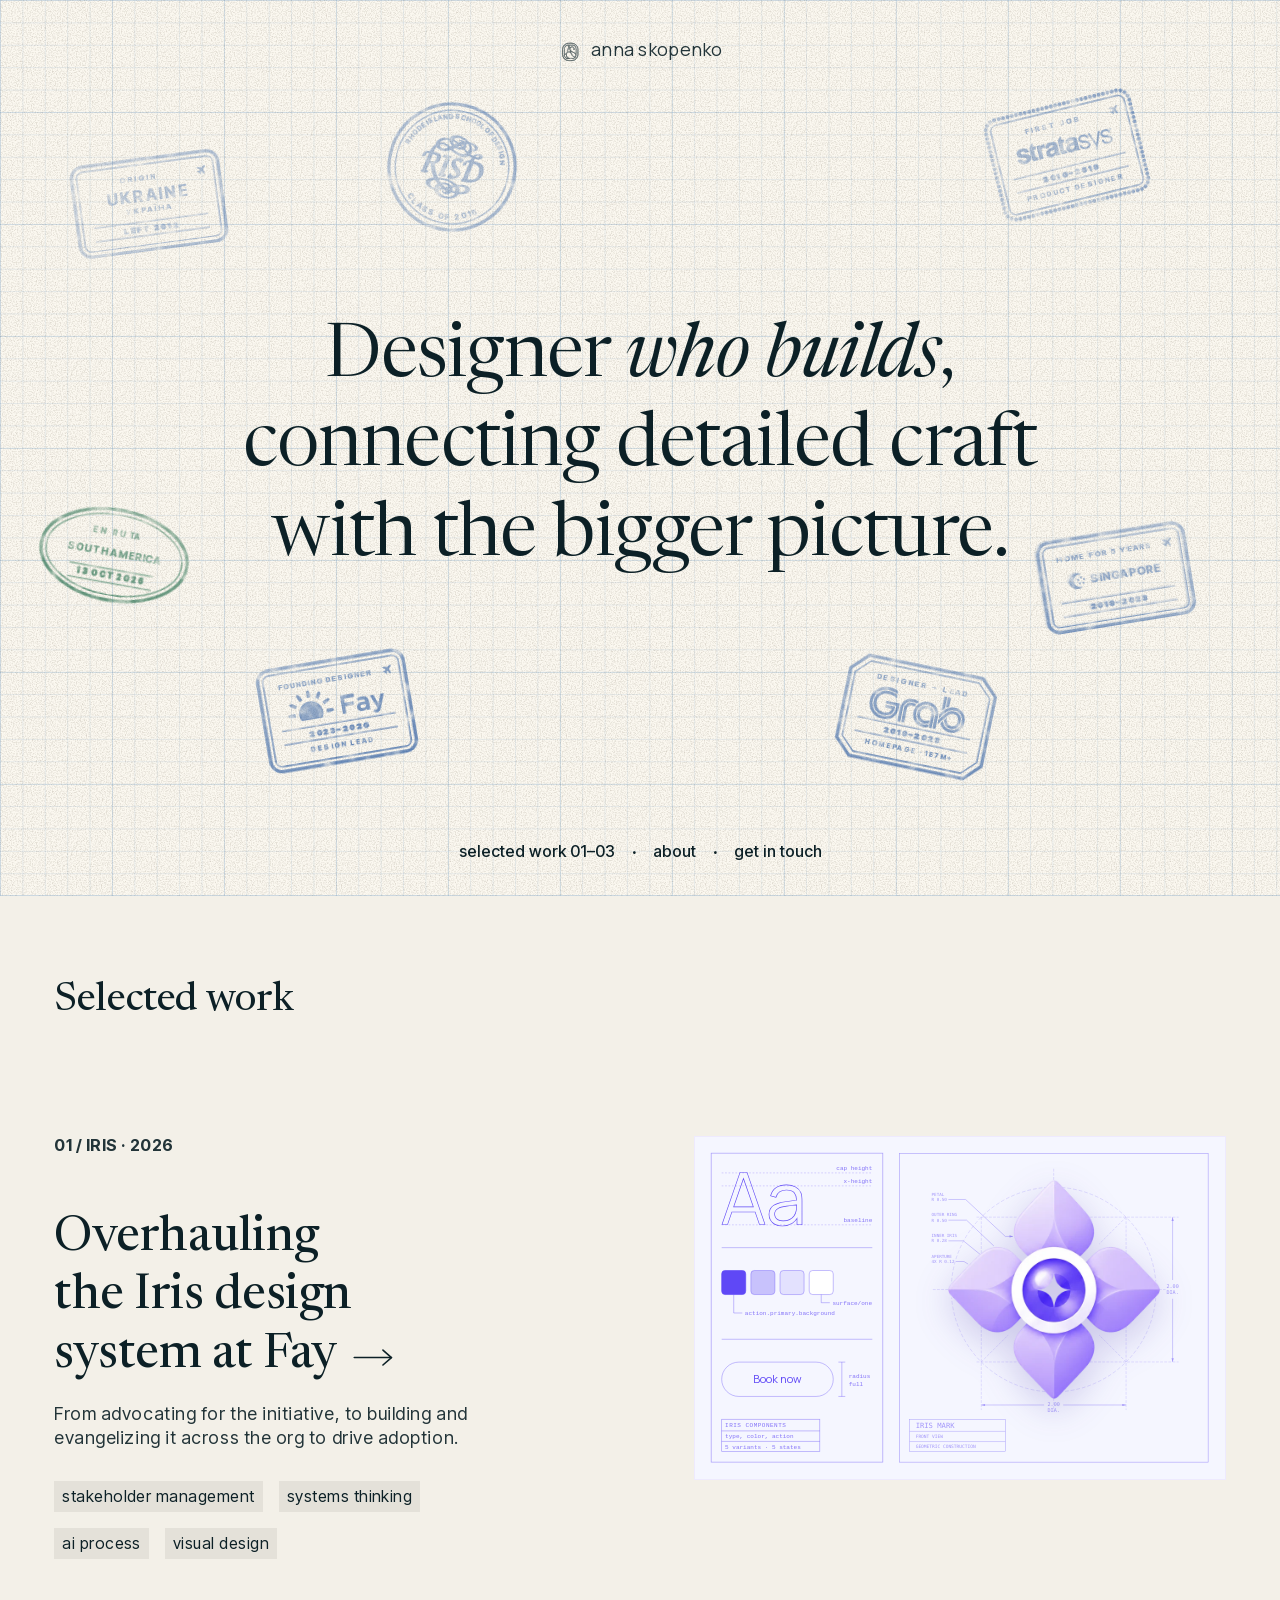
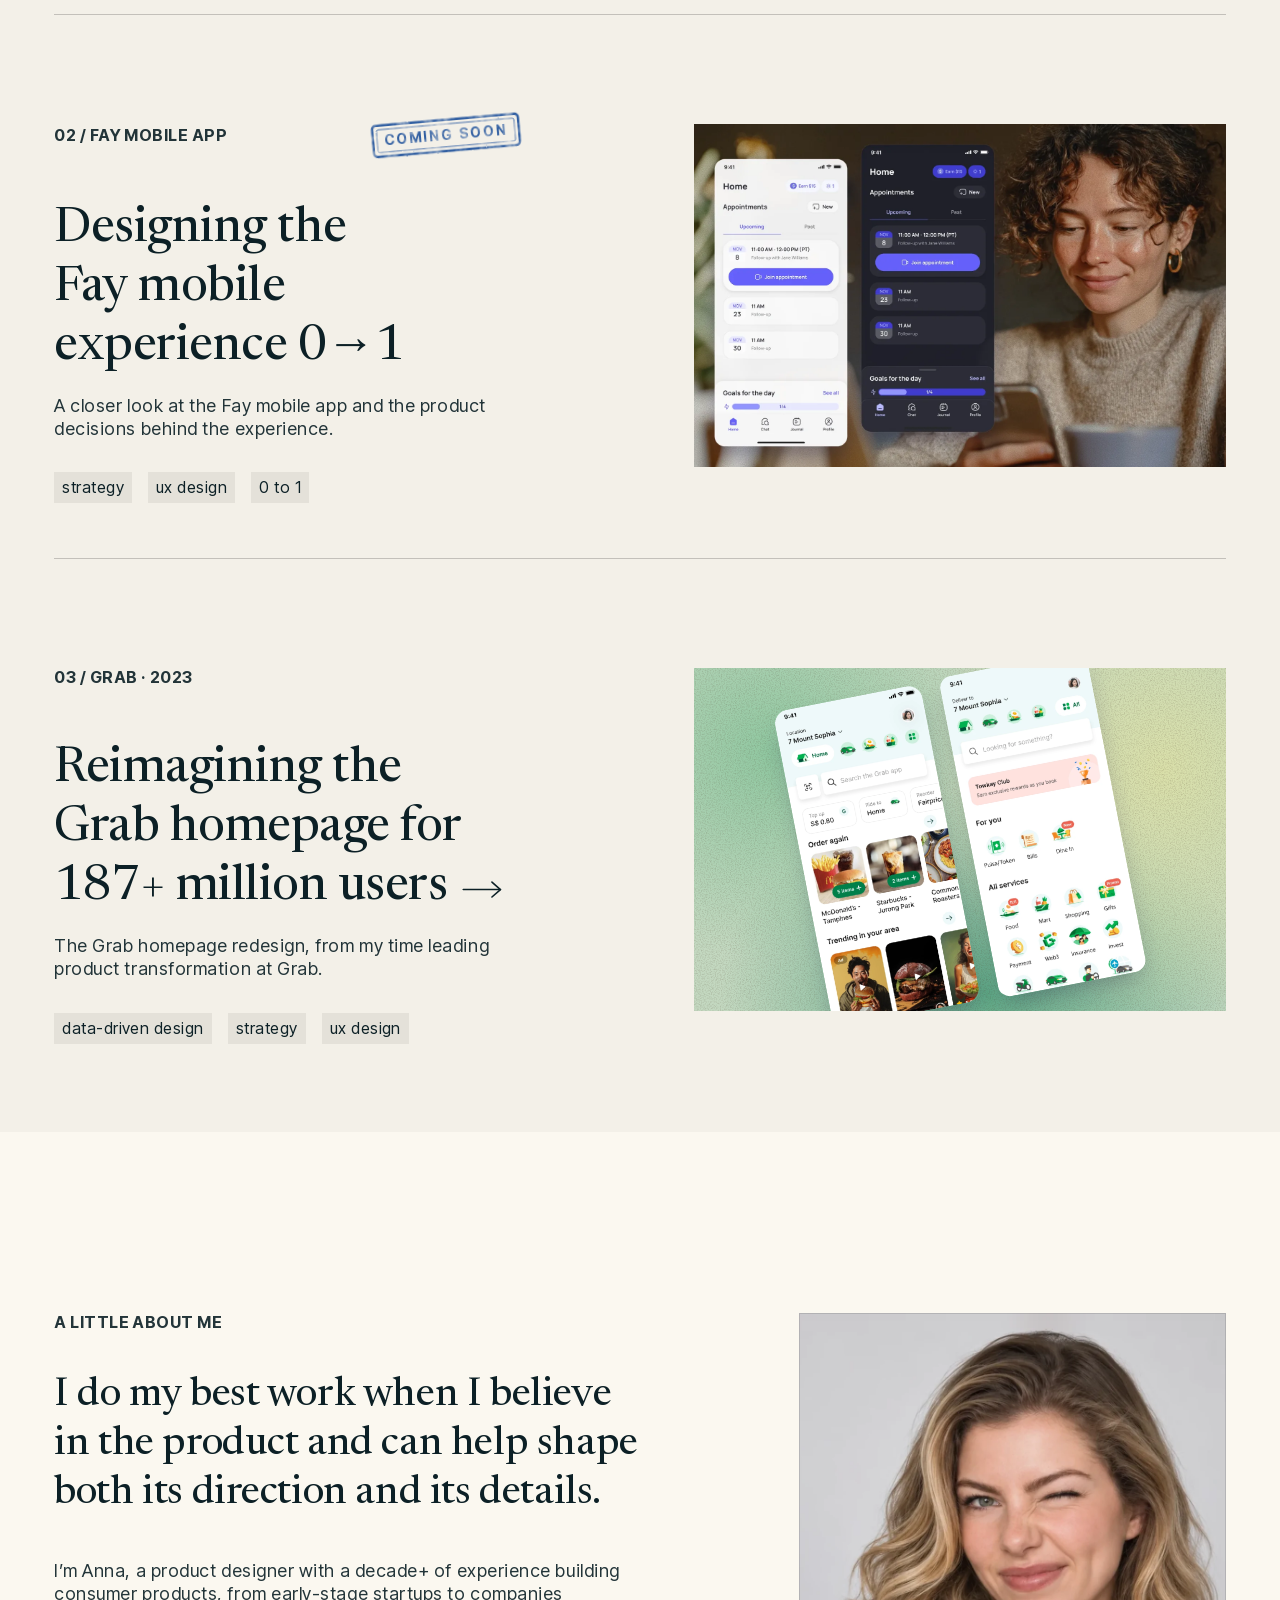
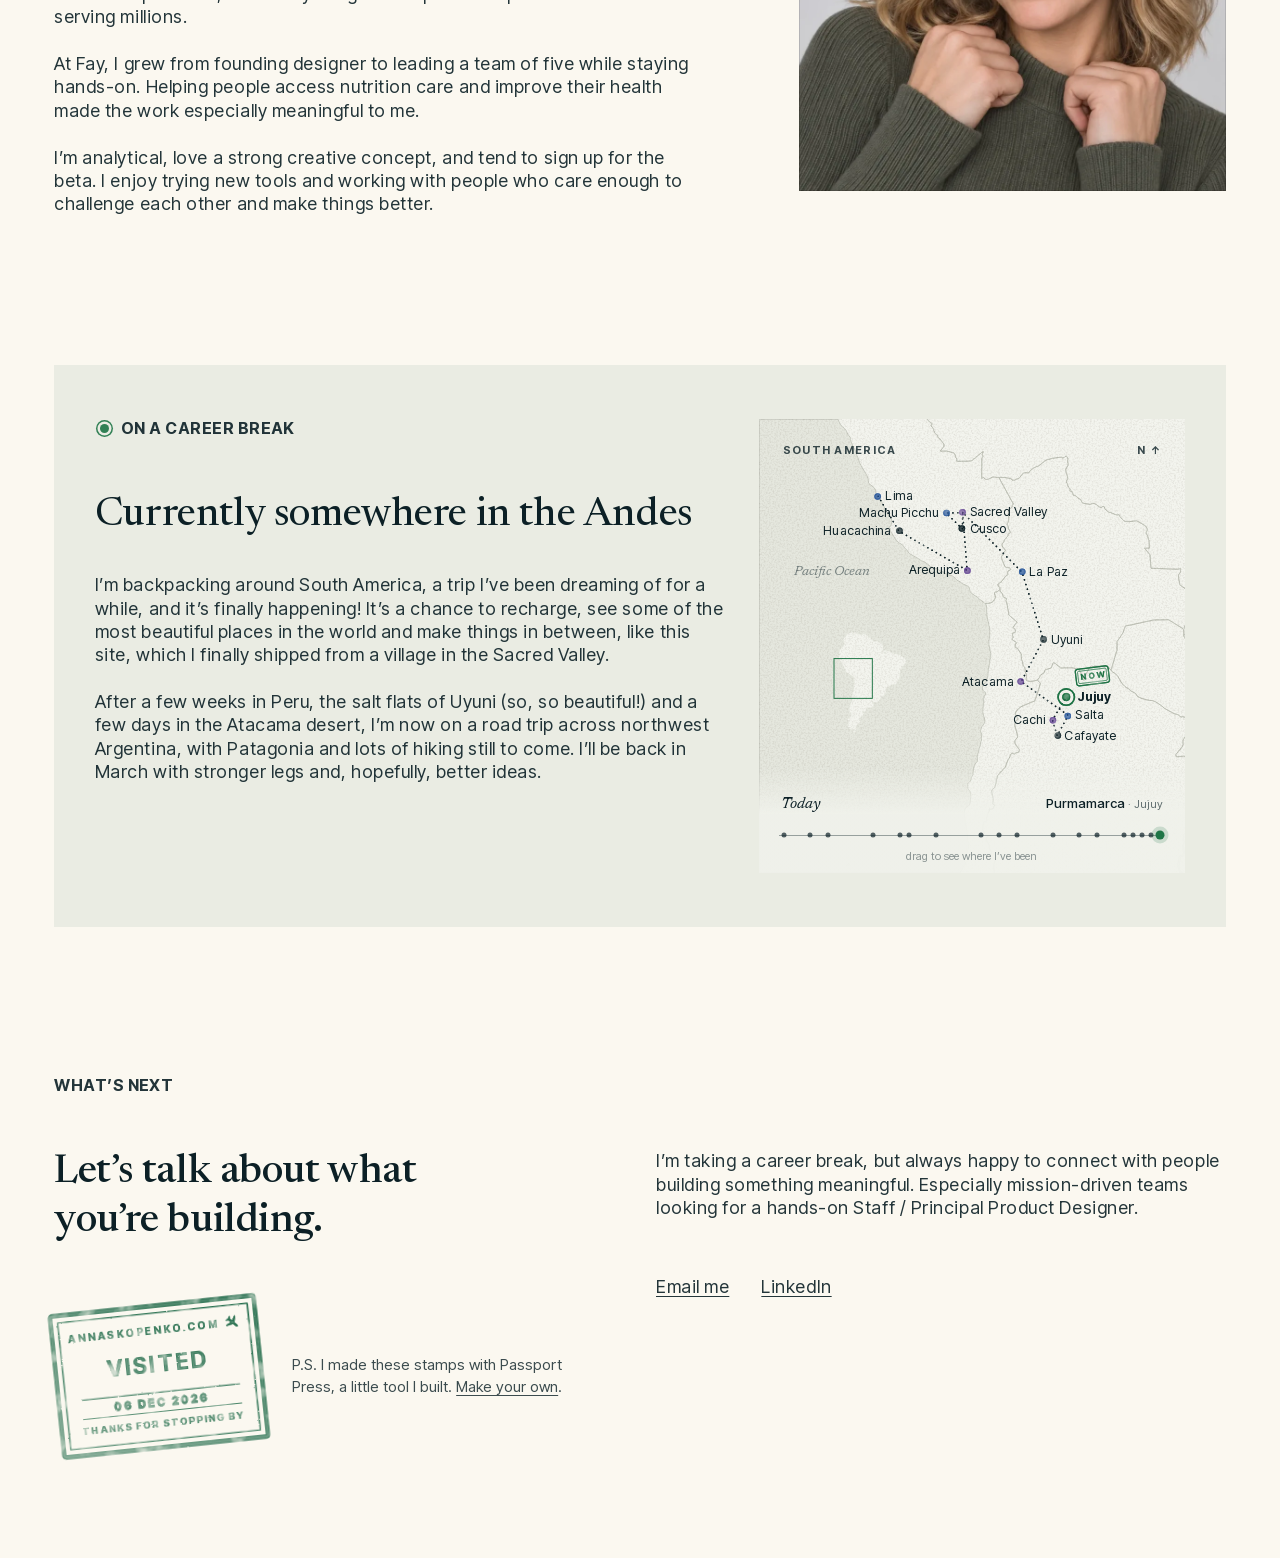
==== commit bced4bf6: "Map: past stops as single dots; only the current stop keeps its ring Co-Authored-By: Claude Opus 5.5" ====
--- a/index.html
+++ b/index.html
@@ -207,7 +207,7 @@
           </filter></defs>
           <path class="map-land" d="M408.8 -284.4L399.2 -254.5L397.7 -218.5L352.4 -202.9L341.5 -178.7L326.8 -154.7L320.8 -149.6L319.2 -148.5L318.4 -147.1L317.3 -145.4L316.0 -145.3L315.8 -146.4L316.5 -148.1L315.8 -149.5L311.7 -149.7L309.7 -148.4L308.5 -147.5L307.5 -147.0L305.3 -146.6L303.5 -146.5L302.7 -146.7L301.3 -147.7L291.9 -162.9L282.5 -199.2L256.7 -242.5L204.4 -263.5L188.8 -302.2L213.4 -327.7L216.9 -318.3L245.4 -339.7L324.9 -311.4L363.7 -315.9L379.6 -304.3L395.7 -285.1ZM520.1 463.7L519.4 464.4L518.5 465.6L517.4 468.6L513.9 472.7L513.2 475.0L509.5 477.4L506.8 480.1L505.1 480.1L503.5 481.2L494.5 484.8L491.2 484.1L488.9 484.1L486.7 482.6L481.6 482.0L478.4 482.6L474.1 484.4L472.8 484.3L471.9 484.2L469.6 483.5L468.3 482.0L461.8 480.2L456.5 476.3L450.2 476.2L445.4 476.7L444.7 476.2L444.2 475.2L443.2 473.7L439.1 470.2L435.8 466.7L435.2 463.3L435.7 459.6L436.6 455.2L436.5 453.8L437.7 453.0L438.9 452.9L440.0 451.7L441.0 450.0L441.2 448.7L440.4 446.3L439.8 442.9L439.2 441.2L440.5 438.6L440.6 437.3L439.8 436.2L439.6 435.0L439.9 433.8L439.9 432.7L439.4 431.6L439.8 430.6L441.0 429.9L441.9 428.8L442.5 427.3L442.8 426.2L442.8 425.4L442.4 424.7L441.7 424.0L442.0 422.6L443.5 420.5L444.4 418.7L444.8 417.1L444.8 415.7L444.3 414.8L444.5 414.1L445.4 413.8L445.7 412.7L445.6 410.1L444.7 408.0L445.4 406.3L447.4 404.3L448.5 402.7L448.5 401.5L449.1 400.8L450.1 402.1L452.9 402.5L455.8 402.5L456.2 402.2L457.3 400.1L458.8 399.5L460.4 399.3L462.2 399.4L464.0 400.8L469.3 405.4L473.1 408.6L474.3 410.1L475.4 411.3L476.1 412.3L475.8 415.1L475.8 416.3L476.0 416.6L476.9 416.6L478.2 416.4L479.3 415.9L480.2 415.0L481.0 414.3L481.7 413.9L482.0 413.3L482.4 412.7L482.7 412.6L483.5 413.0L485.3 414.6L486.7 416.0L487.1 416.9L487.6 417.7L488.2 418.5L488.6 419.2L490.0 420.2L491.4 420.7L492.3 420.1L494.6 422.1L499.8 423.8L500.7 424.8L501.6 426.2L503.4 428.4L505.9 430.3L507.9 431.2L509.9 431.6L511.0 432.0L511.7 432.8L512.9 433.6L513.6 433.9L513.9 434.6L514.7 436.2L515.4 438.2L516.3 440.0L518.2 441.8L520.3 443.2L522.5 444.0L523.8 444.9L524.3 445.9L522.8 447.4L521.2 449.3L519.8 450.8L518.3 451.8L517.8 452.5L517.5 453.6L517.5 459.4L517.4 461.6L517.5 462.2L517.7 462.6L518.6 463.1L519.7 463.6L520.1 463.7ZM242.0 -58.2L241.9 -57.1L241.4 -56.6L240.5 -56.5L239.3 -57.3L238.3 -57.1L237.4 -57.1L236.1 -58.0L235.7 -59.0L234.7 -59.7L232.6 -59.4L230.8 -59.4L229.4 -59.6L228.0 -59.3L227.0 -58.3L226.1 -57.2L225.1 -56.2L222.2 -55.5L220.7 -55.5L219.3 -54.9L217.4 -54.6L216.0 -54.1L213.5 -53.8L210.5 -53.5L208.8 -52.6L208.2 -52.2L206.6 -51.1L203.6 -49.1L202.0 -48.5L200.0 -46.4L197.8 -44.5L196.2 -43.5L194.0 -43.0L193.0 -42.5L192.7 -41.9L192.9 -41.2L192.6 -39.3L191.8 -35.9L191.7 -34.3L191.5 -33.5L190.0 -30.8L188.5 -28.2L187.7 -26.5L187.2 -25.3L187.7 -24.2L188.3 -22.4L188.9 -20.9L189.1 -19.9L188.9 -18.8L188.2 -17.7L187.1 -17.1L185.7 -16.8L182.8 -15.0L179.5 -12.3L178.4 -11.0L178.1 -9.8L177.7 -7.9L177.9 -7.0L178.4 -6.3L179.0 -4.7L179.1 -3.8L178.6 -3.4L177.7 -3.3L176.9 -3.1L176.2 -2.7L175.6 -2.8L175.0 -2.6L175.0 -2.0L175.2 -1.2L175.1 -0.4L174.7 0.1L174.4 0.5L174.7 1.0L175.3 1.5L176.1 2.3L177.4 3.7L178.3 4.0L179.1 4.5L179.2 5.3L178.9 6.2L178.2 6.5L178.1 7.2L179.1 8.1L179.7 8.7L180.4 9.7L180.9 10.9L180.9 11.8L181.6 12.8L181.9 13.6L181.9 14.5L183.0 15.3L183.9 15.9L184.5 16.5L185.1 16.9L185.2 17.5L185.2 18.4L186.1 19.9L187.8 21.1L189.1 22.8L190.0 24.0L191.6 25.9L191.7 28.2L189.7 30.8L187.7 33.3L190.9 33.2L194.3 33.3L197.8 34.0L200.2 34.8L201.5 35.1L202.6 35.9L203.0 37.2L203.5 38.2L203.5 39.8L205.0 41.0L204.9 42.1L204.9 43.8L205.5 43.8L209.8 43.8L214.5 43.8L219.0 43.5L220.7 43.1L222.7 41.1L224.0 40.5L225.2 39.6L226.6 37.9L227.8 37.1L228.8 36.2L230.2 35.2L230.8 34.5L231.2 34.3L232.4 33.8L231.9 34.7L231.5 35.7L231.4 37.0L232.0 38.5L231.5 39.6L230.8 40.6L230.8 43.2L230.8 46.9L230.8 50.1L230.7 54.1L230.7 58.6L230.7 61.6L231.5 61.0L232.5 60.5L233.9 61.9L234.9 62.5L235.7 62.6L236.6 62.6L237.7 62.3L240.3 61.1L242.1 60.2L244.1 60.2L246.9 60.6L248.5 60.6L250.6 64.4L252.1 67.2L253.9 70.4L255.3 73.0L257.4 76.9L259.3 80.3L261.2 83.9L263.5 88.0L262.8 89.0L262.2 89.9L262.2 91.3L261.3 92.0L260.4 92.5L259.3 93.6L258.6 94.7L258.5 96.1L258.7 103.6L258.5 105.6L257.9 107.3L257.3 108.2L256.9 108.9L257.8 110.6L258.6 114.1L259.2 114.7L260.0 116.2L260.4 117.5L260.2 118.0L258.7 118.7L258.1 119.2L258.0 121.2L257.3 121.9L256.2 122.8L255.5 123.9L254.9 124.6L254.3 125.1L254.0 126.3L253.6 127.7L252.2 128.6L251.9 130.2L251.9 131.5L252.7 132.9L255.1 135.7L255.3 136.4L253.9 138.1L253.1 139.2L251.2 142.8L251.2 143.5L251.6 145.2L254.6 152.5L255.1 153.1L256.0 153.8L257.4 153.7L259.7 154.5L260.7 155.4L260.9 155.9L260.6 156.1L259.4 156.8L258.1 157.5L257.7 158.3L257.5 159.5L257.8 161.2L257.3 161.8L256.0 162.5L254.9 163.5L253.8 165.1L251.8 167.6L251.2 168.3L250.9 169.1L249.8 169.4L247.7 171.1L247.4 171.9L247.7 172.8L248.7 173.5L249.5 174.4L249.6 175.7L249.6 176.5L248.4 177.7L246.7 179.0L244.7 179.3L243.9 180.0L244.1 181.4L244.8 183.5L244.8 185.1L244.1 186.9L242.7 188.9L240.5 190.3L238.3 191.0L236.7 191.0L235.1 191.1L234.4 191.4L233.2 190.2L227.7 186.2L225.7 184.0L223.7 183.0L219.0 179.6L218.6 178.5L218.0 175.0L217.4 174.0L215.8 172.8L211.7 171.1L210.1 170.2L208.5 168.7L206.1 167.6L203.4 165.4L201.8 163.6L200.1 162.4L194.6 160.8L191.9 159.1L186.8 156.8L184.5 155.2L179.0 153.4L177.4 152.6L171.9 148.3L168.2 146.9L165.1 144.6L155.9 139.5L154.4 137.8L153.0 135.3L151.0 133.8L148.7 130.4L145.3 128.4L142.0 125.7L140.8 123.2L138.6 120.2L137.9 118.5L136.0 116.9L135.9 113.6L134.6 112.1L135.5 111.3L136.6 111.0L137.8 105.9L137.1 103.4L133.7 98.8L132.5 96.5L131.5 93.7L130.2 92.0L128.2 88.4L126.9 85.3L124.2 83.0L123.5 82.2L123.0 81.0L121.5 80.2L121.5 77.8L120.5 73.2L118.9 70.8L113.5 66.5L113.4 64.8L113.0 61.8L111.8 58.5L105.8 48.4L104.2 45.3L102.7 40.4L101.4 37.6L99.9 32.6L97.6 28.8L96.2 25.5L94.7 21.4L94.6 19.3L91.9 15.5L90.4 12.1L87.9 9.2L85.3 7.0L84.2 5.5L80.7 -1.9L80.3 -4.1L77.8 -8.1L75.4 -11.1L73.9 -13.4L72.0 -15.5L60.2 -22.0L56.1 -24.7L54.7 -26.0L54.1 -28.0L54.3 -29.2L55.5 -30.3L57.2 -29.5L58.2 -29.8L59.0 -31.3L59.1 -33.5L58.1 -36.3L54.3 -41.8L54.6 -42.9L55.3 -44.2L53.8 -46.8L52.2 -48.9L51.4 -50.6L52.3 -56.7L53.2 -58.3L58.9 -64.5L60.5 -67.1L62.9 -68.8L65.4 -71.3L68.4 -73.2L68.9 -72.9L69.3 -72.6L69.3 -71.9L69.4 -71.4L69.7 -70.9L69.8 -69.9L70.1 -69.2L70.2 -68.5L70.2 -67.5L70.0 -67.0L70.2 -66.2L70.9 -64.6L70.6 -64.1L70.0 -63.7L69.3 -63.3L68.7 -62.3L67.8 -62.3L66.5 -62.8L65.6 -62.2L65.3 -61.2L65.5 -60.3L65.7 -59.5L66.2 -58.8L67.9 -58.7L66.4 -56.5L65.7 -55.4L65.8 -54.8L66.7 -54.2L67.4 -54.2L68.9 -55.0L70.0 -56.2L70.6 -56.9L71.5 -57.2L72.8 -56.6L74.5 -55.5L76.5 -54.5L77.2 -54.0L78.7 -54.1L79.9 -54.3L80.9 -53.5L82.0 -52.9L82.2 -50.5L83.0 -48.8L83.9 -47.6L85.0 -46.0L86.1 -45.5L87.4 -45.5L89.3 -44.9L90.0 -45.2L90.7 -46.3L91.0 -46.9L92.0 -47.2L92.0 -47.9L91.9 -48.8L92.2 -49.8L92.9 -50.6L94.9 -51.9L95.8 -52.5L96.1 -53.2L96.4 -54.3L96.2 -54.9L95.9 -55.6L95.9 -56.6L96.5 -58.0L97.2 -59.6L97.9 -61.7L98.1 -62.6L98.8 -63.2L99.1 -64.1L99.4 -65.2L100.3 -66.3L100.3 -67.6L100.7 -68.2L100.7 -69.6L101.6 -72.5L101.6 -73.1L101.9 -73.2L102.6 -73.0L103.1 -72.4L103.3 -71.7L103.6 -71.4L104.1 -71.5L104.7 -71.9L104.6 -72.5L104.2 -73.0L104.1 -73.3L104.3 -73.9L105.2 -75.1L106.2 -76.4L108.4 -79.2L109.7 -80.4L113.1 -81.6L115.6 -82.6L118.1 -83.4L121.4 -84.7L126.1 -86.5L129.5 -87.8L132.5 -90.1L134.9 -91.9L136.9 -93.5L139.4 -95.4L142.8 -99.7L145.2 -102.6L146.9 -104.7L148.1 -106.1L149.0 -109.9L150.1 -114.2L150.6 -116.1L150.8 -116.8L151.3 -116.5L151.8 -116.1L152.4 -116.0L153.1 -116.1L153.5 -116.3L152.9 -120.6L153.0 -121.6L153.3 -122.7L153.2 -123.3L152.2 -124.2L150.5 -125.9L149.8 -127.5L149.4 -128.8L148.3 -129.6L147.1 -130.4L147.1 -131.0L147.8 -131.0L149.6 -130.4L151.0 -130.6L151.9 -130.6L152.9 -131.3L153.9 -132.4L154.5 -132.4L155.3 -132.3L156.7 -131.1L157.6 -130.4L158.6 -129.8L159.5 -129.6L160.4 -129.6L160.9 -129.6L161.3 -128.8L161.7 -127.9L162.8 -127.2L164.1 -126.6L165.1 -125.5L165.8 -124.8L166.6 -124.0L167.4 -122.9L168.1 -120.9L168.5 -119.6L168.9 -118.9L168.8 -118.1L169.6 -116.7L170.3 -116.0L171.4 -115.5L173.5 -115.0L174.6 -113.7L175.6 -113.2L176.7 -112.0L177.7 -111.6L178.9 -111.7L180.0 -111.1L180.9 -109.9L181.5 -108.4L182.4 -107.5L182.9 -106.0L182.4 -104.2L182.8 -103.2L183.8 -102.4L185.3 -101.6L186.7 -101.8L187.4 -101.5L187.8 -100.8L188.1 -99.9L188.8 -97.7L189.1 -96.3L188.5 -95.0L188.3 -94.1L188.6 -92.8L190.0 -92.3L191.3 -91.8L192.1 -90.8L193.0 -90.5L194.3 -90.6L195.9 -90.8L196.8 -91.4L197.5 -91.5L198.1 -91.3L199.6 -90.8L201.3 -90.2L202.9 -90.5L204.3 -90.7L205.6 -91.0L207.0 -92.0L208.2 -92.0L209.0 -92.7L210.2 -93.7L211.2 -94.8L212.0 -95.1L213.4 -94.6L215.3 -93.8L216.4 -92.8L217.2 -92.6L218.0 -91.9L219.6 -91.9L221.4 -92.2L222.8 -93.4L224.2 -93.8L225.2 -94.1L226.1 -93.9L229.6 -91.7L230.6 -90.6L231.8 -90.4L232.8 -89.8L234.4 -89.1L235.3 -88.4L236.5 -88.0L237.3 -87.0L238.6 -86.5L239.9 -86.1L240.3 -85.4L240.3 -84.9L240.2 -84.5L239.0 -82.5L236.6 -78.5L234.4 -75.0L231.1 -69.4L229.1 -66.3L229.6 -66.1L232.6 -64.7L233.3 -64.7L234.4 -65.0L235.1 -65.6L235.8 -65.7L236.4 -65.1L237.4 -64.5L238.1 -62.5L238.6 -61.5L239.9 -60.8L241.1 -59.5L242.0 -58.2ZM439.9 223.5L440.2 224.8L440.5 225.8L441.0 226.5L441.6 227.5L442.1 228.0L442.5 228.9L442.4 229.9L442.7 231.1L442.9 232.3L443.2 232.5L444.0 232.9L444.4 233.9L444.1 234.4L444.2 234.9L444.5 235.5L444.2 236.1L444.4 236.5L444.9 236.9L445.4 238.3L445.5 240.7L444.9 242.0L444.5 243.0L444.4 243.7L444.7 244.6L444.2 245.7L443.5 247.1L443.6 248.0L443.8 248.9L443.8 249.8L444.0 250.7L443.8 251.6L443.5 252.4L443.5 253.4L443.7 254.4L443.2 255.4L442.9 256.1L442.8 256.8L443.3 257.9L444.6 258.4L445.6 258.5L446.5 257.9L447.3 257.8L448.6 258.3L449.8 259.2L451.4 259.3L452.7 259.5L453.8 259.8L455.3 259.5L457.0 259.8L458.8 260.3L460.4 260.8L461.9 260.7L463.1 260.6L464.3 260.1L465.5 260.1L466.4 259.2L466.9 258.4L467.4 257.8L468.6 257.4L469.5 257.7L470.2 259.2L471.4 260.1L472.0 260.7L472.9 261.0L474.9 261.0L476.2 261.0L477.7 261.4L478.6 261.4L479.5 262.3L480.3 263.2L480.3 265.1L481.0 266.5L482.0 267.0L482.5 267.9L482.4 269.1L481.9 270.3L482.0 271.7L482.4 272.9L482.4 274.2L482.8 275.4L483.5 276.4L483.7 278.1L483.6 279.3L484.0 280.0L484.2 281.1L483.9 281.8L483.8 283.0L483.8 284.0L484.2 284.8L485.2 285.8L485.5 287.7L485.5 289.0L485.9 290.5L486.7 291.2L488.0 291.5L489.6 291.7L491.5 291.3L493.2 290.9L494.1 290.5L495.9 289.4L497.5 288.8L498.4 288.4L499.1 288.1L500.8 288.8L502.2 289.7L503.4 290.9L505.5 292.2L505.2 292.6L504.3 293.6L504.3 294.9L504.9 296.8L504.4 300.7L502.7 306.7L502.0 310.2L502.3 311.2L501.7 313.0L499.4 316.7L499.3 319.3L499.0 326.9L498.2 332.2L497.0 336.2L495.8 338.3L494.7 338.5L494.0 339.2L493.5 340.2L492.6 341.0L491.4 341.7L490.7 342.5L490.6 343.2L489.4 343.7L487.1 344.0L485.7 344.6L485.3 345.7L484.5 346.5L483.4 347.1L482.9 348.1L482.9 349.5L482.3 350.8L480.9 351.8L479.6 351.8L478.4 350.9L476.9 350.2L474.9 349.9L473.4 350.1L472.0 350.9L470.9 352.2L469.9 354.0L468.8 354.2L467.5 353.1L466.0 352.7L464.1 353.2L462.6 353.0L461.5 352.2L459.8 352.1L457.4 352.8L452.8 352.1L445.7 350.1L439.8 349.3L432.5 350.0L431.8 347.9L432.2 346.8L433.4 345.9L434.2 345.0L434.5 343.9L435.2 343.1L436.6 342.5L437.2 341.9L437.0 341.3L437.2 340.8L438.0 340.4L438.4 339.7L438.6 338.7L438.9 338.3L439.3 337.9L439.4 337.3L439.2 335.2L439.2 333.5L439.5 332.2L440.0 331.4L440.3 331.2L440.6 330.7L440.7 329.9L441.2 329.2L443.5 327.7L444.4 326.9L444.5 326.1L444.8 325.1L446.2 322.9L446.7 321.9L446.7 321.4L447.2 320.9L448.8 319.7L449.8 318.5L449.9 317.4L449.5 316.3L448.5 314.9L445.6 311.5L443.3 310.0L440.3 308.7L438.3 308.3L437.4 308.7L436.4 308.4L435.5 307.2L433.9 306.3L430.4 305.3L422.7 301.3L419.5 299.4L418.5 298.2L415.6 296.1L410.9 293.0L407.2 291.6L404.6 291.6L400.6 290.7L395.0 288.9L391.7 287.0L390.9 285.3L388.8 283.5L385.5 281.8L383.8 280.6L383.7 280.1L382.7 279.3L380.9 278.5L378.9 276.9L376.7 274.7L374.4 271.4L371.9 266.8L369.3 263.8L366.5 262.2L365.1 261.1L365.1 260.6L364.6 260.1L365.0 259.3L366.0 255.8L367.5 250.8L369.0 245.6L370.9 239.5L370.9 235.2L370.9 230.6L373.5 226.8L375.3 224.2L377.0 221.6L378.5 217.2L379.6 214.4L383.7 213.7L390.7 212.2L394.2 211.4L401.5 209.8L408.9 208.2L416.8 208.1L424.3 208.0L430.2 211.6L434.6 214.4L439.6 217.4L439.9 218.0L440.2 220.6L439.9 223.5ZM152.9 -131.3L151.9 -130.6L151.0 -130.6L149.6 -130.4L147.8 -131.0L147.1 -131.0L147.1 -130.4L148.3 -129.6L149.4 -128.8L149.8 -127.5L150.5 -125.9L152.2 -124.2L153.2 -123.3L153.3 -122.7L153.0 -121.6L152.9 -120.6L153.5 -116.3L153.1 -116.1L152.4 -116.0L151.8 -116.1L151.3 -116.5L150.8 -116.8L150.6 -116.1L150.1 -114.2L149.0 -109.9L148.1 -106.1L146.9 -104.7L145.2 -102.6L142.8 -99.7L139.4 -95.4L136.9 -93.5L134.9 -91.9L132.5 -90.1L129.5 -87.8L126.1 -86.5L121.4 -84.7L118.1 -83.4L115.6 -82.6L113.1 -81.6L109.7 -80.4L108.4 -79.2L106.2 -76.4L105.2 -75.1L104.3 -73.9L104.1 -73.3L104.2 -73.0L104.6 -72.5L104.7 -71.9L104.1 -71.5L103.6 -71.4L103.3 -71.7L103.1 -72.4L102.6 -73.0L101.9 -73.2L101.6 -73.1L101.6 -72.5L100.7 -69.6L100.7 -68.2L100.3 -67.6L100.3 -66.3L99.4 -65.2L99.1 -64.1L98.8 -63.2L98.1 -62.6L97.9 -61.7L97.2 -59.6L96.5 -58.0L95.9 -56.6L95.9 -55.6L96.2 -54.9L96.4 -54.3L96.1 -53.2L95.8 -52.5L94.9 -51.9L92.9 -50.6L92.2 -49.8L91.9 -48.8L92.0 -47.9L92.0 -47.2L91.0 -46.9L90.7 -46.3L90.0 -45.2L89.3 -44.9L87.4 -45.5L86.1 -45.5L85.0 -46.0L83.9 -47.6L83.0 -48.8L82.2 -50.5L82.0 -52.9L80.9 -53.5L79.9 -54.3L78.7 -54.1L77.2 -54.0L76.5 -54.5L74.5 -55.5L72.8 -56.6L71.5 -57.2L70.6 -56.9L70.0 -56.2L68.9 -55.0L67.4 -54.2L66.7 -54.2L65.8 -54.8L65.7 -55.4L66.4 -56.5L67.9 -58.7L66.2 -58.8L65.7 -59.5L65.5 -60.3L65.3 -61.2L65.6 -62.2L66.5 -62.8L67.8 -62.3L68.7 -62.3L69.3 -63.3L70.0 -63.7L70.6 -64.1L70.9 -64.6L70.2 -66.2L70.0 -67.0L70.2 -67.5L70.2 -68.5L70.1 -69.2L69.8 -69.9L69.7 -70.9L69.4 -71.4L69.3 -71.9L69.3 -72.6L68.9 -72.9L68.4 -73.2L68.7 -73.5L71.2 -74.4L72.2 -75.3L73.4 -76.1L74.5 -77.3L75.1 -78.5L76.8 -84.0L78.4 -87.5L78.1 -89.2L76.8 -91.5L76.5 -94.8L76.6 -95.8L76.5 -96.6L75.6 -95.2L75.9 -90.3L75.1 -88.1L74.1 -87.5L73.3 -87.9L73.8 -91.5L73.0 -90.8L71.7 -88.4L69.6 -86.6L69.6 -86.0L69.0 -85.3L67.5 -86.0L66.3 -86.7L62.3 -90.8L59.7 -91.6L58.2 -93.0L57.9 -93.6L57.7 -94.4L59.3 -95.3L60.9 -96.4L61.1 -98.9L61.1 -100.9L59.9 -104.3L60.4 -108.7L60.1 -110.4L58.7 -114.1L59.7 -115.9L63.4 -117.3L64.6 -118.2L65.4 -121.1L66.2 -122.8L67.8 -122.1L69.1 -122.2L67.4 -122.8L66.0 -125.4L65.8 -126.7L68.4 -130.2L69.9 -131.1L71.6 -133.0L73.1 -135.9L73.5 -140.4L72.9 -143.6L72.4 -147.0L73.3 -147.9L75.4 -148.4L77.2 -149.5L106.8 -149.0L110.2 -147.7L112.4 -148.0L112.8 -147.0L113.3 -145.9L114.0 -145.4L115.3 -144.8L116.0 -144.7L116.3 -144.4L117.0 -140.7L117.5 -140.1L119.2 -139.5L121.4 -139.3L122.2 -139.4L124.1 -138.4L125.5 -137.9L127.0 -137.5L128.0 -137.4L128.5 -137.6L128.7 -137.9L129.5 -137.9L130.8 -137.4L132.6 -137.3L133.7 -137.8L133.8 -138.5L134.0 -139.9L134.4 -140.3L135.7 -141.1L136.3 -140.9L139.8 -139.3L140.4 -138.7L141.3 -137.5L142.9 -135.8L144.7 -134.7L147.3 -134.3L149.8 -132.5L152.9 -131.3ZM71.6 -80.6L71.3 -79.9L69.7 -79.9L69.3 -80.2L69.3 -80.9L69.6 -83.4L70.1 -84.5L71.4 -85.4L72.5 -85.9L73.9 -85.8L75.4 -85.0L73.6 -83.3L72.7 -83.0L72.3 -82.8L71.6 -80.6ZM-99.4 -119.5L-100.3 -119.5L-102.9 -121.2L-102.7 -122.9L-101.7 -124.0L-98.3 -124.6L-96.9 -123.5L-97.0 -121.5L-98.2 -120.0L-99.1 -119.7L-99.4 -119.5ZM-84.0 -117.0L-86.0 -116.3L-86.7 -116.6L-87.1 -117.0L-87.2 -117.4L-86.1 -118.5L-85.1 -119.1L-84.1 -120.4L-82.4 -121.1L-81.8 -120.9L-81.5 -120.7L-81.4 -120.3L-81.9 -119.2L-83.0 -118.5L-84.0 -117.0ZM-117.7 -125.0L-119.3 -124.7L-120.8 -125.3L-121.4 -126.3L-121.5 -127.7L-121.4 -128.1L-118.3 -128.6L-117.2 -127.5L-117.2 -125.7L-117.7 -125.0ZM-100.9 -109.4L-101.5 -109.4L-102.5 -110.2L-101.8 -111.5L-101.0 -111.2L-100.5 -110.8L-100.2 -110.3L-100.9 -109.4ZM-115.1 -133.6L-114.0 -132.5L-113.5 -129.2L-110.1 -125.8L-109.7 -123.9L-110.0 -123.0L-109.9 -122.6L-108.2 -121.3L-107.1 -119.8L-109.0 -116.5L-112.7 -115.1L-116.7 -115.2L-117.5 -115.5L-118.6 -116.8L-118.9 -117.9L-118.2 -119.0L-116.1 -120.7L-112.9 -122.1L-112.6 -123.3L-113.8 -124.3L-114.7 -126.5L-116.7 -128.1L-117.7 -132.7L-118.4 -133.0L-119.8 -132.3L-120.4 -132.9L-120.6 -133.2L-119.0 -134.3L-118.7 -135.0L-116.6 -135.4L-115.7 -134.8L-115.1 -133.6ZM-103.4 -127.2L-104.2 -126.7L-107.3 -127.3L-108.3 -128.3L-107.5 -129.8L-106.8 -130.3L-105.0 -129.8L-103.1 -128.2L-103.4 -127.2ZM219.3 -343.0L193.6 -294.7L229.1 -258.6L283.8 -238.1L280.5 -182.7L289.7 -163.3L250.3 -164.2L255.0 -149.0L255.5 -148.4L255.4 -147.4L255.4 -146.5L255.3 -145.7L255.5 -145.3L255.6 -144.8L255.6 -144.5L255.3 -144.4L254.7 -144.3L253.9 -144.2L253.4 -144.2L253.1 -144.7L252.7 -144.7L252.2 -144.7L251.6 -145.0L251.2 -145.5L250.3 -146.1L249.4 -145.8L248.7 -145.5L248.1 -145.2L247.5 -144.8L246.9 -144.9L246.1 -144.7L245.5 -144.2L244.7 -143.9L243.8 -143.7L242.7 -143.6L241.7 -143.5L240.5 -143.4L240.5 -141.1L240.3 -136.5L240.3 -133.5L240.3 -130.7L240.7 -129.7L242.8 -127.5L244.3 -126.4L245.7 -125.2L247.0 -124.6L247.6 -124.1L248.0 -123.4L248.1 -122.5L248.3 -121.8L248.1 -121.1L247.8 -120.4L248.0 -119.7L248.4 -119.1L248.6 -118.3L248.9 -117.6L249.1 -116.9L249.5 -116.4L250.0 -116.1L250.7 -115.5L250.8 -115.0L250.7 -114.3L250.7 -113.9L251.3 -112.8L251.5 -112.0L251.2 -111.1L250.9 -108.0L250.2 -104.4L249.7 -101.8L249.0 -97.4L248.1 -92.2L247.0 -86.0L246.0 -79.8L244.9 -73.8L244.0 -68.4L242.9 -62.4L242.3 -58.8L242.0 -58.2L241.1 -59.5L239.9 -60.8L238.6 -61.5L238.1 -62.5L237.4 -64.5L236.4 -65.1L235.8 -65.7L235.1 -65.6L234.4 -65.0L233.3 -64.7L232.6 -64.7L229.6 -66.1L229.1 -66.3L231.1 -69.4L234.4 -75.0L236.6 -78.5L239.0 -82.5L240.2 -84.5L240.3 -84.9L240.3 -85.4L239.9 -86.1L238.6 -86.5L237.3 -87.0L236.5 -88.0L235.3 -88.4L234.4 -89.1L232.8 -89.8L231.8 -90.4L230.6 -90.6L229.6 -91.7L226.1 -93.9L225.2 -94.1L224.2 -93.8L222.8 -93.4L221.4 -92.2L219.6 -91.9L218.0 -91.9L217.2 -92.6L216.4 -92.8L215.3 -93.8L213.4 -94.6L212.0 -95.1L211.2 -94.8L210.2 -93.7L209.0 -92.7L208.2 -92.0L207.0 -92.0L205.6 -91.0L204.3 -90.7L202.9 -90.5L201.3 -90.2L199.6 -90.8L198.1 -91.3L197.5 -91.5L196.8 -91.4L195.9 -90.8L194.3 -90.6L193.0 -90.5L192.1 -90.8L191.3 -91.8L190.0 -92.3L188.6 -92.8L188.3 -94.1L188.5 -95.0L189.1 -96.3L188.8 -97.7L188.1 -99.9L187.8 -100.8L187.4 -101.5L186.7 -101.8L185.3 -101.6L183.8 -102.4L182.8 -103.2L182.4 -104.2L182.9 -106.0L182.4 -107.5L181.5 -108.4L180.9 -109.9L180.0 -111.1L178.9 -111.7L177.7 -111.6L176.7 -112.0L175.6 -113.2L174.6 -113.7L173.5 -115.0L171.4 -115.5L170.3 -116.0L169.6 -116.7L168.8 -118.1L168.9 -118.9L168.5 -119.6L168.1 -120.9L167.4 -122.9L166.6 -124.0L165.8 -124.8L165.1 -125.5L164.1 -126.6L162.8 -127.2L161.7 -127.9L161.3 -128.8L160.9 -129.6L160.4 -129.6L159.5 -129.6L158.6 -129.8L157.6 -130.4L156.7 -131.1L155.3 -132.3L154.5 -132.4L153.9 -132.4L152.9 -131.3L149.8 -132.5L147.3 -134.3L144.7 -134.7L142.9 -135.8L141.3 -137.5L140.4 -138.7L139.8 -139.3L136.3 -140.9L135.7 -141.1L134.4 -140.3L134.0 -139.9L133.8 -138.5L133.7 -137.8L132.6 -137.3L130.8 -137.4L129.5 -137.9L128.7 -137.9L128.5 -137.6L128.0 -137.4L127.0 -137.5L125.5 -137.9L124.1 -138.4L122.2 -139.4L121.4 -139.3L119.2 -139.5L117.5 -140.1L117.0 -140.7L116.3 -144.4L116.0 -144.7L115.3 -144.8L114.0 -145.4L113.3 -145.9L112.8 -147.0L112.4 -148.0L110.2 -147.7L106.8 -149.0L104.3 -150.3L110.6 -181.7L118.2 -210.9L111.2 -268.8L126.6 -276.3L145.8 -312.6L203.3 -343.5ZM93.9 462.0L90.9 462.4L90.8 462.3L91.0 462.0L91.6 461.4L92.5 460.8L92.6 460.8L92.9 460.8L93.3 461.0L94.2 461.4L94.4 461.7L94.4 461.9L93.9 462.0ZM234.4 191.4L235.1 191.1L236.7 191.0L238.3 191.0L240.5 190.3L242.7 188.9L244.1 186.9L244.8 185.1L244.8 183.5L244.1 181.4L243.9 180.0L244.7 179.3L246.7 179.0L248.4 177.7L249.6 176.5L249.9 178.5L252.2 181.2L253.0 184.2L253.5 184.6L256.6 186.1L256.7 186.5L256.2 187.1L255.8 187.8L256.1 188.8L256.6 190.3L256.9 191.5L257.2 192.9L257.5 195.0L257.8 196.9L258.6 199.6L258.7 201.3L258.7 202.4L259.3 203.4L260.6 204.6L262.2 205.8L263.6 207.2L264.5 208.2L265.8 209.0L266.7 209.7L267.1 210.2L267.2 210.6L266.8 211.0L265.3 212.9L263.3 215.7L263.3 216.0L265.3 218.1L265.6 218.9L265.6 220.0L264.9 221.4L262.8 221.8L262.3 222.2L262.2 222.7L262.7 223.3L262.7 224.6L263.5 226.1L263.0 226.6L262.2 227.3L262.2 228.0L262.5 228.7L263.3 229.3L266.6 231.5L266.8 231.7L266.8 231.9L265.5 233.4L265.4 234.2L265.4 235.7L265.6 236.6L266.1 237.0L267.7 237.4L269.7 240.6L271.7 243.6L271.7 246.2L271.9 249.2L273.1 251.6L273.3 253.5L273.7 255.7L275.2 257.0L275.8 259.6L275.9 261.0L275.8 261.9L277.0 264.7L277.1 267.1L276.8 268.9L276.8 269.9L277.0 270.6L278.0 271.2L278.4 271.6L279.9 271.7L282.0 271.8L285.7 271.1L288.4 270.5L291.6 273.7L290.3 278.0L288.1 284.9L286.4 290.2L286.1 290.9L285.8 292.0L282.2 293.5L276.8 295.7L274.2 296.8L270.8 298.3L270.0 299.5L269.0 300.2L267.9 301.0L267.5 301.9L266.5 302.5L265.6 304.6L265.6 306.2L266.1 307.3L267.1 307.7L267.5 309.1L267.8 310.0L268.5 310.7L268.3 311.3L267.7 311.7L266.7 312.0L265.9 313.3L265.0 316.5L264.9 317.7L265.9 320.6L266.4 322.2L267.8 327.9L268.0 329.5L266.1 331.7L265.3 333.0L265.0 334.2L265.0 335.1L265.2 335.9L266.8 338.6L268.7 341.0L269.6 342.3L269.6 344.0L269.2 344.9L268.2 345.3L266.0 345.9L265.0 346.9L264.1 347.1L263.1 346.3L262.1 346.5L260.8 347.2L260.3 348.8L259.2 351.6L258.2 352.4L257.5 354.6L256.2 357.6L255.6 359.5L255.3 360.8L254.0 361.7L252.5 363.4L251.3 365.1L250.9 365.5L250.0 365.7L249.4 367.2L247.2 369.5L246.7 372.1L245.9 373.5L245.8 376.0L244.6 380.6L244.3 381.7L243.1 382.5L241.5 384.2L241.0 385.6L241.7 389.5L242.6 393.4L242.7 395.3L242.3 397.8L242.1 398.9L242.7 399.3L243.7 399.7L244.1 400.6L243.3 401.3L243.0 402.5L242.2 403.9L239.7 404.4L238.9 403.9L238.6 404.3L238.7 405.3L238.2 406.4L236.9 409.5L236.1 412.3L235.6 413.5L235.8 414.5L236.2 415.1L236.2 415.6L235.6 416.3L234.9 417.3L234.3 417.5L233.5 417.2L232.7 417.8L232.6 419.2L232.1 420.8L232.0 422.8L231.7 425.3L232.6 427.0L233.9 430.1L234.9 430.9L235.9 430.8L236.7 431.4L237.2 432.1L236.5 433.4L235.5 433.7L235.3 434.4L235.7 436.0L236.1 437.6L237.1 438.4L237.6 440.5L238.6 441.2L238.5 444.0L239.5 447.2L240.6 448.1L241.1 448.5L240.8 449.9L239.9 451.1L239.7 452.8L240.0 454.2L241.1 455.4L242.0 455.5L243.2 455.0L244.4 455.6L244.6 456.7L244.8 457.6L244.1 458.9L243.4 461.2L243.2 463.5L243.4 467.0L243.8 469.8L243.8 471.5L243.9 472.3L243.5 472.8L242.3 473.0L241.4 473.2L240.6 473.6L240.4 474.5L239.7 475.9L239.1 477.0L237.9 478.6L237.2 480.2L236.6 481.2L236.7 482.0L236.2 483.4L235.8 484.6L234.9 488.5L233.7 489.4L232.6 489.8L232.1 490.3L232.5 491.4L233.6 491.7L234.0 492.6L233.8 494.0L234.5 495.2L234.4 496.8L235.1 499.6L234.5 501.5L234.7 503.1L234.7 504.7L233.8 506.0L232.0 506.2L231.1 507.4L229.4 508.7L229.2 509.7L228.9 510.6L228.2 510.9L227.1 510.9L226.3 511.1L225.1 512.3L223.7 512.9L223.4 513.9L223.6 515.1L222.9 515.8L222.0 517.1L221.5 518.6L222.0 519.9L222.6 522.3L222.7 523.4L221.9 525.4L221.3 526.7L221.9 528.3L222.4 529.2L221.9 531.2L221.6 532.5L221.9 534.8L223.1 537.4L224.2 539.7L224.4 542.4L224.7 544.6L225.2 546.9L226.3 547.8L227.3 548.6L227.1 549.7L226.4 551.1L225.5 552.1L223.2 552.4L221.4 553.3L219.9 554.0L218.7 554.8L218.0 555.6L217.5 556.5L217.8 560.3L217.7 561.8L216.9 563.8L216.2 565.5L215.9 566.0L215.8 566.7L215.7 567.4L214.8 567.5L213.7 567.2L213.1 567.4L212.6 568.0L213.0 569.2L213.4 571.5L214.0 572.4L213.9 573.2L213.6 574.8L212.9 576.1L211.9 576.1L211.3 576.6L211.0 577.5L211.3 578.7L212.6 579.7L213.0 580.3L212.8 581.2L211.8 581.5L211.2 582.2L210.7 583.7L209.9 585.4L209.1 586.6L208.9 588.4L210.1 590.2L209.9 592.0L209.8 597.3L209.8 599.0L210.1 602.0L209.6 602.8L209.4 603.6L210.5 605.8L211.8 609.2L212.1 610.6L211.9 611.6L210.2 612.4L208.8 612.7L208.1 612.2L207.5 612.4L206.9 613.4L206.1 614.2L205.8 615.1L206.6 616.1L207.0 618.1L206.1 619.0L205.5 620.0L209.5 635.2L211.1 661.6L209.5 701.8L183.1 740.6L202.9 772.9L245.4 795.6L209.6 813.1L200.3 801.1L187.1 799.2L180.3 788.1L199.7 782.5L172.3 772.5L180.9 762.4L175.2 744.1L172.2 724.9L168.1 714.0L165.8 696.2L156.5 678.3L175.6 681.4L192.1 670.2L195.0 618.7L197.0 618.9L197.3 618.8L195.9 617.0L194.8 615.1L195.0 614.3L196.1 613.7L197.3 613.3L198.7 614.3L200.7 617.5L201.0 616.6L200.2 613.4L199.6 609.4L197.5 610.0L195.6 609.7L194.9 609.1L194.1 608.2L194.8 607.1L195.5 606.3L196.8 605.2L199.8 604.9L201.9 603.6L202.6 600.9L201.9 601.2L200.8 603.5L198.8 604.3L197.9 604.2L196.7 603.8L194.4 601.7L193.2 601.3L192.0 601.2L190.9 601.7L188.3 605.3L187.1 605.9L182.4 606.2L180.7 605.8L178.9 605.2L179.0 604.4L179.7 603.4L180.7 602.9L180.7 602.4L179.3 602.2L177.6 601.3L176.8 600.0L176.5 597.8L175.0 594.2L174.7 591.6L175.7 589.8L178.0 582.7L178.7 579.1L180.0 575.9L180.0 573.8L183.1 571.8L184.3 570.7L187.0 564.2L187.4 560.7L183.1 550.1L182.4 548.0L182.2 545.5L183.3 541.3L183.4 539.7L182.5 537.4L180.1 533.7L180.0 531.8L181.0 529.8L180.1 527.4L180.6 525.9L181.1 524.7L184.9 525.3L186.6 525.0L187.5 524.3L188.3 522.3L188.6 519.1L188.9 517.8L189.2 515.8L191.0 515.0L191.7 513.2L193.3 510.6L194.9 503.3L196.5 501.5L198.1 499.4L197.5 496.3L198.5 494.9L199.4 493.9L200.3 492.0L201.4 490.2L204.2 487.7L204.9 484.6L207.0 479.2L207.4 475.7L208.1 473.4L207.9 471.2L209.2 468.6L210.4 466.3L210.8 465.1L213.6 462.1L214.0 459.8L213.0 458.2L213.0 455.7L212.2 452.3L214.0 451.0L214.8 450.1L217.1 444.6L216.9 442.4L217.6 439.7L216.1 436.6L215.9 429.5L215.0 424.0L213.6 418.2L213.7 415.0L212.8 411.0L212.8 408.6L213.5 403.4L218.0 400.0L218.9 396.3L219.4 391.3L219.2 387.7L218.7 386.0L216.6 383.3L216.0 378.5L216.4 377.3L218.3 375.9L219.5 374.0L220.2 371.1L221.6 368.8L222.1 363.3L223.2 358.8L223.8 357.3L225.6 355.4L225.9 354.9L226.2 353.4L226.1 349.9L226.4 347.8L227.8 343.6L228.0 341.6L229.5 337.3L229.9 334.2L230.6 332.6L230.3 330.7L230.8 326.6L229.7 324.3L229.5 322.9L230.8 318.7L231.8 317.7L233.2 315.7L233.9 313.5L234.0 312.1L232.1 305.2L231.8 302.8L232.3 297.2L232.9 293.7L232.7 290.8L232.9 289.3L233.3 287.5L234.6 285.3L234.9 283.7L234.4 283.1L232.9 282.2L231.6 280.2L231.5 278.2L231.9 276.8L232.0 274.7L233.9 274.3L234.9 273.2L235.9 271.0L237.1 265.8L237.6 259.4L238.3 255.6L238.8 253.6L239.3 249.6L240.0 247.0L240.1 244.6L240.0 242.8L238.2 233.5L238.2 230.0L239.0 224.7L239.0 217.2L238.8 215.4L238.1 213.8L237.9 211.6L236.8 207.7L235.8 199.9L235.8 195.8L235.4 192.3L234.4 191.4ZM178.2 633.6L171.1 618.3L171.1 617.5L171.5 616.5L171.6 615.5L171.6 614.5L171.7 613.6L173.2 611.7L173.4 610.8L173.4 609.8L174.1 607.9L173.9 607.2L173.4 606.7L173.8 606.2L178.9 607.6L182.3 607.9L182.5 609.4L183.1 610.6L183.6 612.7L184.0 613.2L183.8 614.7L182.2 615.3L182.4 616.7L183.3 618.0L181.9 618.5L180.6 618.8L180.2 619.1L179.2 619.4ZM293.8 -154.8L301.3 -147.7L302.7 -146.7L303.5 -146.5L305.3 -146.6L307.5 -147.0L308.5 -147.5L309.7 -148.4L311.7 -149.7L315.8 -149.5L316.5 -148.1L315.8 -146.4L316.0 -145.3L317.3 -145.4L318.4 -147.1L319.2 -148.5L320.8 -149.6L333.9 -158.8L338.2 -194.9L361.2 -196.7L397.1 -225.0L413.5 -207.9L414.6 -165.8L438.7 -160.8L467.3 -167.3L490.9 -178.1L515.0 -173.7L541.2 -194.2L569.0 -165.5L571.7 -147.9L570.9 -146.4L568.9 -144.4L566.9 -140.6L564.0 -137.1L563.0 -136.2L561.4 -136.0L560.4 -135.5L558.2 -132.6L555.1 -131.7L554.9 -130.0L553.2 -126.2L551.6 -124.1L550.6 -123.4L548.1 -119.7L547.8 -118.0L547.8 -115.1L546.1 -113.4L544.5 -112.2L544.2 -109.8L543.5 -109.0L542.8 -108.4L539.3 -109.1L533.8 -106.4L532.0 -105.7L537.9 -105.6L539.9 -104.1L544.0 -105.1L549.0 -108.5L551.0 -109.2L554.9 -111.5L556.5 -113.1L559.4 -114.9L560.0 -115.7L561.6 -116.6L562.6 -115.5L562.6 -114.8L561.3 -113.4L561.6 -112.6L562.5 -111.4L562.8 -109.9L562.9 -108.8L563.5 -106.8L565.3 -104.1L565.3 -103.2L565.1 -102.0L565.9 -101.0L566.8 -100.4L569.9 -97.5L572.3 -99.1L573.8 -99.6L574.7 -100.3L576.7 -100.7L578.3 -100.1L581.4 -99.1L583.6 -100.1L588.1 -102.5L586.8 -98.3L585.7 -94.4L584.9 -92.8L584.2 -88.6L583.4 -87.4L582.8 -86.2L583.8 -86.6L584.6 -87.2L585.7 -88.9L586.6 -91.7L589.9 -99.3L590.9 -99.9L603.4 -111.4L630.2 -119.4L667.3 -100.6L675.5 -87.9L750.8 -79.1L830.2 -9.3L791.5 62.6L760.5 103.3L750.2 189.7L710.9 271.0L671.0 273.8L606.8 316.4L600.2 345.5L588.9 377.5L585.1 381.2L580.9 386.3L576.1 394.0L571.7 405.1L566.3 413.4L564.1 416.4L561.2 419.8L557.4 423.7L552.2 427.6L546.5 431.1L544.5 432.7L542.5 434.9L542.0 434.0L542.4 432.5L542.2 431.4L542.1 429.9L543.2 429.6L544.9 430.5L545.8 429.9L546.4 429.3L548.5 428.9L552.4 425.1L555.3 423.6L557.0 421.2L557.3 419.9L557.2 417.3L558.2 416.6L560.3 416.9L560.7 416.1L560.5 415.3L560.9 413.5L563.8 411.9L565.1 410.0L564.7 405.1L565.2 404.8L566.4 405.6L566.9 405.3L567.5 403.1L567.2 402.0L565.8 401.7L561.0 404.1L559.5 404.0L559.2 402.1L556.9 401.3L556.0 399.7L555.7 398.6L554.9 398.2L555.0 400.0L555.2 401.8L557.3 404.0L556.8 404.8L555.7 405.8L555.1 408.0L555.1 410.8L554.6 409.9L553.9 409.5L553.6 412.5L552.2 413.7L551.8 414.8L552.1 416.1L551.4 417.1L547.9 419.5L544.4 421.2L543.6 422.0L543.2 423.9L542.7 425.8L541.1 427.5L539.9 430.9L539.9 432.3L540.4 434.5L541.0 435.9L539.9 436.8L538.6 438.6L537.4 440.7L534.6 448.4L532.2 453.0L530.3 455.3L527.7 457.7L520.1 463.7L519.7 463.6L518.6 463.1L517.7 462.6L517.5 462.2L517.4 461.6L517.5 459.4L517.5 453.6L517.8 452.5L518.3 451.8L519.8 450.8L521.2 449.3L522.8 447.4L524.3 445.9L523.8 444.9L522.5 444.0L520.3 443.2L518.2 441.8L516.3 440.0L515.4 438.2L514.7 436.2L513.9 434.6L513.6 433.9L512.9 433.6L511.7 432.8L511.0 432.0L509.9 431.6L507.9 431.2L505.9 430.3L503.4 428.4L501.6 426.2L500.7 424.8L499.8 423.8L494.6 422.1L492.3 420.1L491.4 420.7L490.0 420.2L488.6 419.2L488.2 418.5L487.6 417.7L487.1 416.9L486.7 416.0L485.3 414.6L483.5 413.0L482.7 412.6L482.4 412.7L482.0 413.3L481.7 413.9L481.0 414.3L480.2 415.0L479.3 415.9L478.2 416.4L476.9 416.6L476.0 416.6L475.8 416.3L475.8 415.1L476.1 412.3L475.4 411.3L474.3 410.1L473.1 408.6L469.3 405.4L464.0 400.8L462.2 399.4L460.4 399.3L458.8 399.5L457.3 400.1L456.2 402.2L455.8 402.5L452.9 402.5L450.1 402.1L449.1 400.8L449.9 400.0L452.6 398.1L454.0 396.5L454.3 395.0L455.6 393.7L457.9 392.5L460.3 390.4L463.2 387.2L464.9 384.9L465.4 383.4L466.6 382.3L468.1 381.5L469.5 379.8L470.7 377.2L472.3 375.2L474.4 373.7L475.5 372.4L475.8 371.4L476.3 370.8L477.2 370.5L477.7 370.0L477.7 369.2L478.0 368.7L478.4 368.4L479.4 368.5L480.6 369.0L481.3 368.9L481.6 368.2L481.3 367.5L480.4 366.7L480.7 365.7L483.1 364.3L484.9 363.7L486.0 362.8L487.1 361.4L488.8 360.4L491.2 359.8L491.8 359.2L491.7 358.5L492.2 358.0L493.6 357.7L494.4 357.0L494.5 356.0L494.9 355.0L495.7 354.2L496.6 353.9L497.6 354.1L498.5 353.8L499.3 352.9L500.4 352.5L501.5 352.6L502.1 352.4L504.2 351.9L505.2 351.2L506.2 349.6L507.0 349.0L507.7 349.3L509.0 348.8L510.7 347.3L511.0 347.3L512.4 346.6L513.7 344.1L514.3 342.4L514.2 341.0L513.7 340.0L513.9 338.5L514.3 334.6L514.5 333.0L515.2 331.9L515.1 330.7L513.9 328.2L512.6 326.1L511.9 322.3L511.4 320.9L510.4 320.5L509.4 319.3L508.2 319.2L507.6 318.7L507.0 318.3L506.1 318.4L505.4 319.2L504.0 319.2L503.2 319.5L502.2 320.1L501.2 319.8L500.6 319.3L499.3 319.3L499.4 316.7L501.7 313.0L502.3 311.2L502.0 310.2L502.7 306.7L504.4 300.7L504.9 296.8L504.3 294.9L504.3 293.6L505.2 292.6L505.5 292.2L503.4 290.9L502.2 289.7L500.8 288.8L499.1 288.1L498.4 288.4L497.5 288.8L495.9 289.4L494.1 290.5L493.2 290.9L491.5 291.3L489.6 291.7L488.0 291.5L486.7 291.2L485.9 290.5L485.5 289.0L485.5 287.7L485.2 285.8L484.2 284.8L483.8 284.0L483.8 283.0L483.9 281.8L484.2 281.1L484.0 280.0L483.6 279.3L483.7 278.1L483.5 276.4L482.8 275.4L482.4 274.2L482.4 272.9L482.0 271.7L481.9 270.3L482.4 269.1L482.5 267.9L482.0 267.0L481.0 266.5L480.3 265.1L480.3 263.2L479.5 262.3L478.6 261.4L477.7 261.4L476.2 261.0L474.9 261.0L472.9 261.0L472.0 260.7L471.4 260.1L470.2 259.2L469.5 257.7L468.6 257.4L467.4 257.8L466.9 258.4L466.4 259.2L465.5 260.1L464.3 260.1L463.1 260.6L461.9 260.7L460.4 260.8L458.8 260.3L457.0 259.8L455.3 259.5L453.8 259.8L452.7 259.5L451.4 259.3L449.8 259.2L448.6 258.3L447.3 257.8L446.5 257.9L445.6 258.5L444.6 258.4L443.3 257.9L442.8 256.8L442.9 256.1L443.2 255.4L443.7 254.4L443.5 253.4L443.5 252.4L443.8 251.6L444.0 250.7L443.8 249.8L443.8 248.9L443.6 248.0L443.5 247.1L444.2 245.7L444.7 244.6L444.4 243.7L444.5 243.0L444.9 242.0L445.5 240.7L445.4 238.3L444.9 236.9L444.4 236.5L444.2 236.1L444.5 235.5L444.2 234.9L444.1 234.4L444.4 233.9L444.0 232.9L443.2 232.5L442.9 232.3L442.7 231.1L442.4 229.9L442.5 228.9L442.1 228.0L441.6 227.5L441.0 226.5L440.5 225.8L440.2 224.8L439.9 223.5L441.0 223.3L441.5 222.6L442.2 221.6L443.3 221.4L444.5 221.0L444.9 220.3L442.1 217.7L440.4 216.1L441.4 214.0L443.0 210.4L444.7 207.0L445.9 204.4L446.2 203.9L447.3 203.7L447.1 202.4L447.1 201.5L446.2 201.4L447.2 198.2L448.6 193.7L449.7 190.2L450.1 189.6L450.9 189.5L451.1 189.1L450.1 188.5L449.5 187.4L448.3 184.3L446.3 179.4L446.1 177.7L445.4 176.6L444.2 177.0L442.7 176.6L439.1 174.0L436.7 172.5L436.0 171.7L435.6 169.0L434.9 166.0L434.6 162.3L434.7 161.4L436.7 158.6L436.7 157.1L436.9 155.9L436.8 154.9L436.3 154.9L435.5 155.3L434.3 155.6L433.6 155.7L426.6 155.4L418.5 155.1L411.9 154.8L406.1 154.6L405.9 152.2L405.6 148.1L405.4 145.2L405.0 140.7L402.7 137.8L400.2 134.7L399.3 133.9L402.3 133.8L404.5 133.8L404.0 125.4L403.4 124.6L402.8 121.9L402.4 120.4L401.3 119.1L401.1 117.7L401.3 116.8L401.9 116.2L402.3 114.8L402.0 113.4L401.3 112.1L400.5 110.8L399.1 110.0L396.9 108.6L393.7 106.7L391.0 105.5L390.1 105.6L385.3 106.1L383.7 106.4L382.6 106.1L379.1 106.1L377.6 105.1L376.5 104.0L373.9 101.1L373.6 99.6L372.6 99.2L371.1 99.4L369.6 99.1L366.7 98.0L364.0 96.7L362.7 96.8L361.5 96.0L359.5 94.1L358.5 93.4L358.1 92.4L357.7 90.9L356.8 90.6L355.7 90.9L354.6 91.7L352.9 91.2L350.9 89.8L349.7 88.8L349.0 88.3L347.2 87.6L345.6 87.4L343.1 88.5L341.0 88.1L337.7 87.7L335.0 86.9L333.9 84.9L333.4 83.5L331.8 82.7L330.4 81.7L328.9 80.2L328.1 79.6L326.7 79.2L325.4 78.7L325.3 77.7L324.8 76.4L324.6 76.1L323.7 74.6L323.3 74.4L322.8 74.7L322.5 75.0L322.2 74.7L322.1 74.0L322.3 72.9L321.8 71.7L320.5 70.5L319.9 69.2L319.8 67.9L319.5 67.0L319.0 66.6L318.7 65.8L318.7 64.7L319.0 63.4L319.8 61.9L319.6 59.5L318.5 56.4L317.9 54.1L317.8 52.7L317.9 51.7L318.6 50.7L320.0 48.2L320.2 46.3L319.8 44.2L319.8 42.6L320.1 41.5L319.6 40.0L318.6 38.6L317.9 38.6L317.0 39.0L315.9 40.1L314.6 40.4L313.4 39.6L309.7 39.9L304.1 40.7L301.8 41.4L300.4 41.7L298.9 42.0L296.3 43.3L289.9 48.5L288.6 49.2L287.1 49.3L286.1 50.1L284.8 50.6L282.0 52.7L280.5 54.3L279.6 55.8L278.5 55.9L277.8 55.5L275.1 55.7L273.8 56.2L272.3 57.6L270.5 60.2L269.7 61.0L268.3 61.8L266.6 62.4L264.5 63.4L263.6 63.4L262.8 63.6L262.1 63.2L261.8 62.2L260.7 61.6L258.2 61.3L254.4 60.6L250.5 60.5L248.5 60.6L246.9 60.6L244.1 60.2L242.1 60.2L240.3 61.1L237.7 62.3L236.6 62.6L235.7 62.6L234.9 62.5L233.9 61.9L232.5 60.5L231.5 61.0L230.7 61.6L230.7 58.6L230.7 54.1L230.8 50.1L230.8 46.9L230.8 43.2L230.8 40.6L231.5 39.6L232.0 38.5L231.4 37.0L231.5 35.7L231.9 34.7L232.4 33.8L231.2 34.3L230.8 34.5L230.2 35.2L228.8 36.2L227.8 37.1L226.6 37.9L225.2 39.6L224.0 40.5L222.7 41.1L220.7 43.1L219.0 43.5L214.5 43.8L209.8 43.8L205.5 43.8L204.9 43.8L204.9 42.1L205.0 41.0L203.5 39.8L203.5 38.2L203.0 37.2L202.6 35.9L201.5 35.1L200.2 34.8L197.8 34.0L194.3 33.3L190.9 33.2L187.7 33.3L189.7 30.8L191.7 28.2L191.6 25.9L190.0 24.0L189.1 22.8L187.8 21.1L186.1 19.9L185.2 18.4L185.2 17.5L185.1 16.9L184.5 16.5L183.9 15.9L183.0 15.3L181.9 14.5L181.9 13.6L181.6 12.8L180.9 11.8L180.9 10.9L180.4 9.7L179.7 8.7L179.1 8.1L178.1 7.2L178.2 6.5L178.9 6.2L179.2 5.3L179.1 4.5L178.3 4.0L177.4 3.7L176.1 2.3L175.3 1.5L174.7 1.0L174.4 0.5L174.7 0.1L175.1 -0.4L175.2 -1.2L175.0 -2.0L175.0 -2.6L175.6 -2.8L176.2 -2.7L176.9 -3.1L177.7 -3.3L178.6 -3.4L179.1 -3.8L179.0 -4.7L178.4 -6.3L177.9 -7.0L177.7 -7.9L178.1 -9.8L178.4 -11.0L179.5 -12.3L182.8 -15.0L185.7 -16.8L187.1 -17.1L188.2 -17.7L188.9 -18.8L189.1 -19.9L188.9 -20.9L188.3 -22.4L187.7 -24.2L187.2 -25.3L187.7 -26.5L188.5 -28.2L190.0 -30.8L191.5 -33.5L191.7 -34.3L191.8 -35.9L192.6 -39.3L192.9 -41.2L192.7 -41.9L193.0 -42.5L194.0 -43.0L196.2 -43.5L197.8 -44.5L200.0 -46.4L202.0 -48.5L203.6 -49.1L206.6 -51.1L208.2 -52.2L208.8 -52.6L210.5 -53.5L213.5 -53.8L216.0 -54.1L217.4 -54.6L219.3 -54.9L220.7 -55.5L222.2 -55.5L225.1 -56.2L226.1 -57.2L227.0 -58.3L228.0 -59.3L229.4 -59.6L230.8 -59.4L232.6 -59.4L234.7 -59.7L235.7 -59.0L236.1 -58.0L237.4 -57.1L238.3 -57.1L239.3 -57.3L240.5 -56.5L241.4 -56.6L241.9 -57.1L242.0 -58.2L242.3 -58.8L242.9 -62.4L244.0 -68.4L244.9 -73.8L246.0 -79.8L247.0 -86.0L248.1 -92.2L249.0 -97.4L249.7 -101.8L250.2 -104.4L250.9 -108.0L251.2 -111.1L251.5 -112.0L251.3 -112.8L250.7 -113.9L250.7 -114.3L250.8 -115.0L250.7 -115.5L250.0 -116.1L249.5 -116.4L249.1 -116.9L248.9 -117.6L248.6 -118.3L248.4 -119.1L248.0 -119.7L247.8 -120.4L248.1 -121.1L248.3 -121.8L248.1 -122.5L248.0 -123.4L247.6 -124.1L247.0 -124.6L245.7 -125.2L244.3 -126.4L242.8 -127.5L240.7 -129.7L240.3 -130.7L240.3 -133.5L240.3 -136.5L240.5 -141.1L240.5 -143.4L241.7 -143.5L242.7 -143.6L243.8 -143.7L244.7 -143.9L245.5 -144.2L246.1 -144.7L246.9 -144.9L247.5 -144.8L248.1 -145.2L248.7 -145.5L249.4 -145.8L250.3 -146.1L251.2 -145.5L251.6 -145.0L252.2 -144.7L252.7 -144.7L253.1 -144.7L253.4 -144.2L253.9 -144.2L254.7 -144.3L255.3 -144.4L255.6 -144.5L255.6 -144.8L255.5 -145.3L255.3 -145.7L255.4 -146.5L255.4 -147.4L255.5 -148.4L255.0 -149.0L253.9 -151.1L271.4 -164.6ZM582.9 -129.1L584.5 -129.0L586.7 -129.3L588.1 -130.2L589.8 -130.3L591.5 -130.3L592.8 -106.4L592.0 -106.5L590.6 -108.2L590.4 -106.9L590.0 -105.6L589.5 -104.9L587.7 -104.9L586.6 -105.6L584.9 -106.4L584.6 -104.3L583.6 -102.9L582.5 -102.4L580.9 -102.1L579.9 -101.5L578.1 -102.0L576.5 -102.9L575.5 -103.0L574.8 -102.2L571.0 -102.1L569.3 -101.3L568.2 -101.5L566.6 -103.1L566.3 -104.2L565.4 -106.3L564.5 -108.9L563.9 -111.2L564.4 -113.2L565.5 -113.1L566.7 -112.9L566.9 -113.0L567.0 -113.6L566.7 -114.2L564.8 -114.1L563.5 -115.3L563.3 -117.1L563.6 -120.9L563.7 -121.7L564.6 -122.8L564.9 -123.8L564.7 -124.8L565.0 -126.7L565.8 -128.3L569.0 -130.4L572.5 -131.1L582.9 -129.1ZM581.0 -137.9L581.7 -137.0L579.3 -133.3L578.1 -132.7L576.6 -132.6L574.8 -133.8L571.9 -133.6L571.0 -133.9L570.9 -135.5L572.1 -137.3L574.5 -137.2L578.7 -138.5L581.0 -137.9ZM565.7 -130.8L561.1 -127.4L559.6 -128.5L559.2 -129.2L559.5 -129.8L559.5 -130.1L560.0 -131.3L562.6 -132.3L563.8 -132.4L565.5 -132.1L565.8 -131.3L565.7 -130.8ZM586.0 -131.2L581.6 -130.6L579.5 -131.5L580.0 -132.3L581.5 -133.4L583.3 -134.3L585.0 -134.6L586.7 -134.2L587.2 -133.2L587.1 -132.2L586.0 -131.2ZM569.5 -135.6L569.2 -133.0L566.2 -134.1L566.4 -136.8L567.9 -137.5L569.1 -138.9L569.5 -140.7L569.6 -143.0L570.0 -143.4L570.4 -143.6L570.8 -143.4L571.0 -139.9L571.1 -137.7L569.5 -135.6ZM574.1 -140.1L572.3 -139.5L572.0 -140.1L572.0 -142.3L572.5 -143.5L574.8 -143.9L575.0 -144.2L575.7 -144.4L576.1 -143.7L576.0 -142.4L574.1 -140.1ZM546.0 -107.8L544.2 -107.5L546.4 -111.9L548.5 -113.9L548.6 -118.0L550.7 -121.7L552.8 -123.2L555.6 -123.6L557.2 -121.4L555.3 -115.1L554.7 -115.0L552.1 -111.7L549.2 -109.4L546.0 -107.8ZM249.6 176.5L249.6 175.7L249.5 174.4L248.7 173.5L247.7 172.8L247.4 171.9L247.7 171.1L249.8 169.4L250.9 169.1L251.2 168.3L251.8 167.6L253.8 165.1L254.9 163.5L256.0 162.5L257.3 161.8L257.8 161.2L257.5 159.5L257.7 158.3L258.1 157.5L259.4 156.8L260.6 156.1L260.9 155.9L260.7 155.4L259.7 154.5L257.4 153.7L256.0 153.8L255.1 153.1L254.6 152.5L251.6 145.2L251.2 143.5L251.2 142.8L253.1 139.2L253.9 138.1L255.3 136.4L255.1 135.7L252.7 132.9L251.9 131.5L251.9 130.2L252.2 128.6L253.6 127.7L254.0 126.3L254.3 125.1L254.9 124.6L255.5 123.9L256.2 122.8L257.3 121.9L258.0 121.2L258.1 119.2L258.7 118.7L260.2 118.0L260.4 117.5L260.0 116.2L259.2 114.7L258.6 114.1L257.8 110.6L256.9 108.9L257.3 108.2L257.9 107.3L258.5 105.6L258.7 103.6L258.5 96.1L258.6 94.7L259.3 93.6L260.4 92.5L261.3 92.0L262.2 91.3L262.2 89.9L262.8 89.0L263.5 88.0L261.2 83.9L259.3 80.3L257.4 76.9L255.3 73.0L253.9 70.4L252.1 67.2L250.6 64.4L248.5 60.6L250.5 60.5L254.4 60.6L258.2 61.3L260.7 61.6L261.8 62.2L262.1 63.2L262.8 63.6L263.6 63.4L264.5 63.4L266.6 62.4L268.3 61.8L269.7 61.0L270.5 60.2L272.3 57.6L273.8 56.2L275.1 55.7L277.8 55.5L278.5 55.9L279.6 55.8L280.5 54.3L282.0 52.7L284.8 50.6L286.1 50.1L287.1 49.3L288.6 49.2L289.9 48.5L296.3 43.3L298.9 42.0L300.4 41.7L301.8 41.4L304.1 40.7L309.7 39.9L313.4 39.6L314.6 40.4L315.9 40.1L317.0 39.0L317.9 38.6L318.6 38.6L319.6 40.0L320.1 41.5L319.8 42.6L319.8 44.2L320.2 46.3L320.0 48.2L318.6 50.7L317.9 51.7L317.8 52.7L317.9 54.1L318.5 56.4L319.6 59.5L319.8 61.9L319.0 63.4L318.7 64.7L318.7 65.8L319.0 66.6L319.5 67.0L319.8 67.9L319.9 69.2L320.5 70.5L321.8 71.7L322.3 72.9L322.1 74.0L322.2 74.7L322.5 75.0L322.8 74.7L323.3 74.4L323.7 74.6L324.6 76.1L324.8 76.4L325.3 77.7L325.4 78.7L326.7 79.2L328.1 79.6L328.9 80.2L330.4 81.7L331.8 82.7L333.4 83.5L333.9 84.9L335.0 86.9L337.7 87.7L341.0 88.1L343.1 88.5L345.6 87.4L347.2 87.6L349.0 88.3L349.7 88.8L350.9 89.8L352.9 91.2L354.6 91.7L355.7 90.9L356.8 90.6L357.7 90.9L358.1 92.4L358.5 93.4L359.5 94.1L361.5 96.0L362.7 96.8L364.0 96.7L366.7 98.0L369.6 99.1L371.1 99.4L372.6 99.2L373.6 99.6L373.9 101.1L376.5 104.0L377.6 105.1L379.1 106.1L382.6 106.1L383.7 106.4L385.3 106.1L390.1 105.6L391.0 105.5L393.7 106.7L396.9 108.6L399.1 110.0L400.5 110.8L401.3 112.1L402.0 113.4L402.3 114.8L401.9 116.2L401.3 116.8L401.1 117.7L401.3 119.1L402.4 120.4L402.8 121.9L403.4 124.6L404.0 125.4L404.5 133.8L402.3 133.8L399.3 133.9L400.2 134.7L402.7 137.8L405.0 140.7L405.4 145.2L405.6 148.1L405.9 152.2L406.1 154.6L411.9 154.8L418.5 155.1L426.6 155.4L433.6 155.7L434.3 155.6L435.5 155.3L436.3 154.9L436.8 154.9L436.9 155.9L436.7 157.1L436.7 158.6L434.7 161.4L434.6 162.3L434.9 166.0L435.6 169.0L436.0 171.7L436.7 172.5L439.1 174.0L442.7 176.6L444.2 177.0L445.4 176.6L446.1 177.7L446.3 179.4L448.3 184.3L449.5 187.4L450.1 188.5L451.1 189.1L450.9 189.5L450.1 189.6L449.7 190.2L448.6 193.7L447.2 198.2L446.2 201.4L447.1 201.5L447.1 202.4L447.3 203.7L446.2 203.9L445.9 204.4L444.7 207.0L443.0 210.4L441.4 214.0L440.4 216.1L442.1 217.7L444.9 220.3L444.5 221.0L443.3 221.4L442.2 221.6L441.5 222.6L441.0 223.3L439.9 223.5L440.2 220.6L439.9 218.0L439.6 217.4L434.6 214.4L430.2 211.6L424.3 208.0L416.8 208.1L408.9 208.2L401.5 209.8L394.2 211.4L390.7 212.2L383.7 213.7L379.6 214.4L378.5 217.2L377.0 221.6L375.3 224.2L373.5 226.8L370.9 230.6L370.9 235.2L370.9 239.5L369.0 245.6L367.5 250.8L366.0 255.8L365.0 259.3L364.6 260.1L364.4 259.9L363.1 258.8L361.9 256.9L361.6 256.0L361.4 256.0L354.3 256.0L347.4 256.1L346.8 256.5L345.8 256.5L345.0 256.1L344.4 256.1L343.4 256.5L342.4 257.3L339.8 262.5L338.5 264.7L337.6 266.7L336.8 270.1L336.6 270.7L335.7 269.5L334.5 266.4L334.0 264.6L333.2 262.6L331.9 260.1L330.2 259.3L329.3 259.0L327.9 258.6L325.4 257.9L324.3 257.8L317.1 257.8L316.6 257.7L313.8 258.0L312.3 257.8L310.8 256.4L307.5 253.9L306.8 253.1L305.6 252.6L304.8 252.5L304.4 253.0L303.8 255.1L303.1 257.0L302.4 258.0L300.0 258.8L297.8 259.6L296.6 259.8L295.9 260.8L295.6 262.1L295.1 263.2L291.9 265.0L291.2 265.8L290.8 267.5L289.0 269.7L288.4 270.5L285.7 271.1L282.0 271.8L279.9 271.7L278.4 271.6L278.0 271.2L277.0 270.6L276.8 269.9L276.8 268.9L277.1 267.1L277.0 264.7L275.8 261.9L275.9 261.0L275.8 259.6L275.2 257.0L273.7 255.7L273.3 253.5L273.1 251.6L271.9 249.2L271.7 246.2L271.7 243.6L269.7 240.6L267.7 237.4L266.1 237.0L265.6 236.6L265.4 235.7L265.4 234.2L265.5 233.4L266.8 231.9L266.8 231.7L266.6 231.5L263.3 229.3L262.5 228.7L262.2 228.0L262.2 227.3L263.0 226.6L263.5 226.1L262.7 224.6L262.7 223.3L262.2 222.7L262.3 222.2L262.8 221.8L264.9 221.4L265.6 220.0L265.6 218.9L265.3 218.1L263.3 216.0L263.3 215.7L265.3 212.9L266.8 211.0L267.2 210.6L267.1 210.2L266.7 209.7L265.8 209.0L264.5 208.2L263.6 207.2L262.2 205.8L260.6 204.6L259.3 203.4L258.7 202.4L258.7 201.3L258.6 199.6L257.8 196.9L257.5 195.0L257.2 192.9L256.9 191.5L256.6 190.3L256.1 188.8L255.8 187.8L256.2 187.1L256.7 186.5L256.6 186.1L253.5 184.6L253.0 184.2L252.2 181.2L249.9 178.5L249.6 176.5ZM449.1 400.8L448.5 401.5L448.5 402.7L447.4 404.3L445.4 406.3L444.7 408.0L445.6 410.1L445.7 412.7L445.4 413.8L444.5 414.1L444.3 414.8L444.8 415.7L444.8 417.1L444.4 418.7L443.5 420.5L442.0 422.6L441.7 424.0L442.4 424.7L442.8 425.4L442.8 426.2L442.5 427.3L441.9 428.8L441.0 429.9L439.8 430.6L439.4 431.6L439.9 432.7L439.9 433.8L439.6 435.0L439.8 436.2L440.6 437.3L440.5 438.6L439.2 441.2L438.9 442.9L439.7 449.9L439.2 450.9L438.4 452.0L437.4 452.0L436.3 451.9L435.5 452.6L434.9 455.6L433.4 462.3L433.7 463.9L434.9 466.5L435.4 468.1L435.7 469.4L436.0 471.7L435.3 472.7L434.6 472.9L433.8 473.5L434.8 476.4L435.5 477.7L437.8 480.4L446.5 484.1L450.2 486.3L454.2 489.3L456.5 492.4L456.7 494.9L453.4 498.7L453.0 501.9L453.7 504.1L454.9 506.2L458.0 508.9L460.4 509.9L463.5 509.8L464.1 510.5L464.4 511.2L464.9 516.7L464.8 518.7L463.9 520.6L457.9 529.2L452.7 534.5L450.8 537.4L450.2 540.6L448.5 542.0L439.6 546.7L425.7 551.0L414.5 553.1L412.0 553.9L393.9 556.3L390.4 556.6L385.9 556.4L382.2 556.7L378.1 556.0L374.4 555.3L372.4 553.4L369.9 553.2L369.2 554.1L370.4 556.5L369.9 559.4L370.6 561.0L372.0 561.4L373.4 562.2L374.7 563.3L372.6 563.5L373.3 564.3L374.2 564.9L374.1 566.8L373.3 571.3L371.3 572.3L370.7 572.5L370.1 573.5L368.8 577.9L368.4 580.7L368.9 582.5L371.4 586.3L370.5 588.8L368.9 590.2L362.2 592.9L359.5 594.0L355.2 594.8L348.3 594.9L345.8 594.8L340.0 592.2L335.6 590.7L331.6 589.5L327.7 588.8L328.3 588.5L328.5 587.8L327.4 587.4L326.6 587.3L324.1 588.7L323.0 590.0L322.7 591.1L322.7 594.0L323.1 596.3L325.0 602.1L325.1 605.3L324.3 609.3L325.5 611.6L326.9 612.7L330.3 613.7L331.6 614.4L333.0 614.3L333.4 614.6L333.2 615.1L332.4 616.1L332.4 617.2L335.0 617.5L337.6 617.3L340.3 616.8L341.0 616.0L341.0 614.5L337.8 614.2L338.2 613.7L340.6 613.0L343.8 612.0L345.5 611.8L346.5 612.5L347.3 613.1L348.2 614.8L348.8 617.0L348.8 619.6L336.6 619.9L333.8 618.9L331.1 619.2L320.8 650.1L312.9 704.3L266.8 750.9L257.2 778.7L205.6 782.1L182.7 751.8L202.2 708.4L216.5 670.6L212.7 642.7L205.5 620.0L206.1 619.0L207.0 618.1L206.6 616.1L205.8 615.1L206.1 614.2L206.9 613.4L207.5 612.4L208.1 612.2L208.8 612.7L210.2 612.4L211.9 611.6L212.1 610.6L211.8 609.2L210.5 605.8L209.4 603.6L209.6 602.8L210.1 602.0L209.8 599.0L209.8 597.3L209.9 592.0L210.1 590.2L208.9 588.4L209.1 586.6L209.9 585.4L210.7 583.7L211.2 582.2L211.8 581.5L212.8 581.2L213.0 580.3L212.6 579.7L211.3 578.7L211.0 577.5L211.3 576.6L211.9 576.1L212.9 576.1L213.6 574.8L213.9 573.2L214.0 572.4L213.4 571.5L213.0 569.2L212.6 568.0L213.1 567.4L213.7 567.2L214.8 567.5L215.7 567.4L215.8 566.7L215.9 566.0L216.2 565.5L216.9 563.8L217.7 561.8L217.8 560.3L217.5 556.5L218.0 555.6L218.7 554.8L219.9 554.0L221.4 553.3L223.2 552.4L225.5 552.1L226.4 551.1L227.1 549.7L227.3 548.6L226.3 547.8L225.2 546.9L224.7 544.6L224.4 542.4L224.2 539.7L223.1 537.4L221.9 534.8L221.6 532.5L221.9 531.2L222.4 529.2L221.9 528.3L221.3 526.7L221.9 525.4L222.7 523.4L222.6 522.3L222.0 519.9L221.5 518.6L222.0 517.1L222.9 515.8L223.6 515.1L223.4 513.9L223.7 512.9L225.1 512.3L226.3 511.1L227.1 510.9L228.2 510.9L228.9 510.6L229.2 509.7L229.4 508.7L231.1 507.4L232.0 506.2L233.8 506.0L234.7 504.7L234.7 503.1L234.5 501.5L235.1 499.6L234.4 496.8L234.5 495.2L233.8 494.0L234.0 492.6L233.6 491.7L232.5 491.4L232.1 490.3L232.6 489.8L233.7 489.4L234.9 488.5L235.8 484.6L236.2 483.4L236.7 482.0L236.6 481.2L237.2 480.2L237.9 478.6L239.1 477.0L239.7 475.9L240.4 474.5L240.6 473.6L241.4 473.2L242.3 473.0L243.5 472.8L243.9 472.3L243.8 471.5L243.8 469.8L243.4 467.0L243.2 463.5L243.4 461.2L244.1 458.9L244.8 457.6L244.6 456.7L244.4 455.6L243.2 455.0L242.0 455.5L241.1 455.4L240.0 454.2L239.7 452.8L239.9 451.1L240.8 449.9L241.1 448.5L240.6 448.1L239.5 447.2L238.5 444.0L238.6 441.2L237.6 440.5L237.1 438.4L236.1 437.6L235.7 436.0L235.3 434.4L235.5 433.7L236.5 433.4L237.2 432.1L236.7 431.4L235.9 430.8L234.9 430.9L233.9 430.1L232.6 427.0L231.7 425.3L232.0 422.8L232.1 420.8L232.6 419.2L232.7 417.8L233.5 417.2L234.3 417.5L234.9 417.3L235.6 416.3L236.2 415.6L236.2 415.1L235.8 414.5L235.6 413.5L236.1 412.3L236.9 409.5L238.2 406.4L238.7 405.3L238.6 404.3L238.9 403.9L239.7 404.4L242.2 403.9L243.0 402.5L243.3 401.3L244.1 400.6L243.7 399.7L242.7 399.3L242.1 398.9L242.3 397.8L242.7 395.3L242.6 393.4L241.7 389.5L241.0 385.6L241.5 384.2L243.1 382.5L244.3 381.7L244.6 380.6L245.8 376.0L245.9 373.5L246.7 372.1L247.2 369.5L249.4 367.2L250.0 365.7L250.9 365.5L251.3 365.1L252.5 363.4L254.0 361.7L255.3 360.8L255.6 359.5L256.2 357.6L257.5 354.6L258.2 352.4L259.2 351.6L260.3 348.8L260.8 347.2L262.1 346.5L263.1 346.3L264.1 347.1L265.0 346.9L266.0 345.9L268.2 345.3L269.2 344.9L269.6 344.0L269.6 342.3L268.7 341.0L266.8 338.6L265.2 335.9L265.0 335.1L265.0 334.2L265.3 333.0L266.1 331.7L268.0 329.5L267.8 327.9L266.4 322.2L265.9 320.6L264.9 317.7L265.0 316.5L265.9 313.3L266.7 312.0L267.7 311.7L268.3 311.3L268.5 310.7L267.8 310.0L267.5 309.1L267.1 307.7L266.1 307.3L265.6 306.2L265.6 304.6L266.5 302.5L267.5 301.9L267.9 301.0L269.0 300.2L270.0 299.5L270.8 298.3L274.2 296.8L276.8 295.7L282.2 293.5L285.8 292.0L286.1 290.9L286.4 290.2L288.1 284.9L290.3 278.0L291.6 273.7L288.4 270.5L289.0 269.7L290.8 267.5L291.2 265.8L291.9 265.0L295.1 263.2L295.6 262.1L295.9 260.8L296.6 259.8L297.8 259.6L300.0 258.8L302.4 258.0L303.1 257.0L303.8 255.1L304.4 253.0L304.8 252.5L305.6 252.6L306.8 253.1L307.5 253.9L310.8 256.4L312.3 257.8L313.8 258.0L316.6 257.7L317.1 257.8L324.3 257.8L325.4 257.9L327.9 258.6L329.3 259.0L330.2 259.3L331.9 260.1L333.2 262.6L334.0 264.6L334.5 266.4L335.7 269.5L336.6 270.7L336.8 270.1L337.6 266.7L338.5 264.7L339.8 262.5L342.4 257.3L343.4 256.5L344.4 256.1L345.0 256.1L345.8 256.5L346.8 256.5L347.4 256.1L354.3 256.0L361.4 256.0L361.6 256.0L361.9 256.9L363.1 258.8L364.4 259.9L364.6 260.1L365.1 260.6L365.1 261.1L366.5 262.2L369.3 263.8L371.9 266.8L374.4 271.4L376.7 274.7L378.9 276.9L380.9 278.5L382.7 279.3L383.7 280.1L383.8 280.6L385.5 281.8L388.8 283.5L390.9 285.3L391.7 287.0L395.0 288.9L400.6 290.7L404.6 291.6L407.2 291.6L410.9 293.0L415.6 296.1L418.5 298.2L419.5 299.4L422.7 301.3L430.4 305.3L433.9 306.3L435.5 307.2L436.4 308.4L437.4 308.7L438.3 308.3L440.3 308.7L443.3 310.0L445.6 311.5L448.5 314.9L449.5 316.3L449.9 317.4L449.8 318.5L448.8 319.7L447.2 320.9L446.7 321.4L446.7 321.9L446.2 322.9L444.8 325.1L444.5 326.1L444.4 326.9L443.5 327.7L441.2 329.2L440.7 329.9L440.6 330.7L440.3 331.2L440.0 331.4L439.5 332.2L439.2 333.5L439.2 335.2L439.4 337.3L439.3 337.9L438.9 338.3L438.6 338.7L438.4 339.7L438.0 340.4L437.2 340.8L437.0 341.3L437.2 341.9L436.6 342.5L435.2 343.1L434.5 343.9L434.2 345.0L433.4 345.9L432.2 346.8L431.8 347.9L432.5 350.0L439.8 349.3L445.7 350.1L452.8 352.1L457.4 352.8L459.8 352.1L461.5 352.2L462.6 353.0L464.1 353.2L466.0 352.7L467.5 353.1L468.8 354.2L469.9 354.0L470.9 352.2L472.0 350.9L473.4 350.1L474.9 349.9L476.9 350.2L478.4 350.9L479.6 351.8L480.9 351.8L482.3 350.8L482.9 349.5L482.9 348.1L483.4 347.1L484.5 346.5L485.3 345.7L485.7 344.6L487.1 344.0L489.4 343.7L490.6 343.2L490.7 342.5L491.4 341.7L492.6 341.0L493.5 340.2L494.0 339.2L494.7 338.5L495.8 338.3L497.0 336.2L498.2 332.2L499.0 326.9L499.3 319.3L500.6 319.3L501.2 319.8L502.2 320.1L503.2 319.5L504.0 319.2L505.4 319.2L506.1 318.4L507.0 318.3L507.6 318.7L508.2 319.2L509.4 319.3L510.4 320.5L511.4 320.9L511.9 322.3L512.6 326.1L513.9 328.2L515.1 330.7L515.2 331.9L514.5 333.0L514.3 334.6L513.9 338.5L513.7 340.0L514.2 341.0L514.3 342.4L513.7 344.1L512.4 346.6L511.0 347.3L510.7 347.3L509.0 348.8L507.7 349.3L507.0 349.0L506.2 349.6L505.2 351.2L504.2 351.9L502.1 352.4L501.5 352.6L500.4 352.5L499.3 352.9L498.5 353.8L497.6 354.1L496.6 353.9L495.7 354.2L494.9 355.0L494.5 356.0L494.4 357.0L493.6 357.7L492.2 358.0L491.7 358.5L491.8 359.2L491.2 359.8L488.8 360.4L487.1 361.4L486.0 362.8L484.9 363.7L483.1 364.3L480.7 365.7L480.4 366.7L481.3 367.5L481.6 368.2L481.3 368.9L480.6 369.0L479.4 368.5L478.4 368.4L478.0 368.7L477.7 369.2L477.7 370.0L477.2 370.5L476.3 370.8L475.8 371.4L475.5 372.4L474.4 373.7L472.3 375.2L470.7 377.2L469.5 379.8L468.1 381.5L466.6 382.3L465.4 383.4L464.9 384.9L463.2 387.2L460.3 390.4L457.9 392.5L455.6 393.7L454.3 395.0L454.0 396.5L452.6 398.1L449.9 400.0L449.1 400.8ZM377.6 559.8L377.8 560.9L376.9 560.8L374.8 559.7L374.1 558.7L374.0 558.2L376.1 558.7L377.1 559.1L377.6 559.8Z"/>
           <polyline class="map-route" points="123.5,80.0 144.9,116.1 215.6,156.9 211.0,96.9 194.0,97.5 210.7,113.9 211.0,96.9 272.5,158.7 294.6,228.8 271.6,272.1 320.3,307.0 308.9,328.1 304.0,311.8 318.3,288.1" filter="url(#map-ink)"/>
-          <g class="map-pin map-pin--blue" data-stop="Lima" filter="url(#map-ink)" opacity="0.89" transform="translate(-0.6 0.3)"><circle cx="123.5" cy="80.0" r="6.5"/><circle cx="123.5" cy="80.0" r="2.6"/></g><text x="134.5" y="84.0" class="map-stop" data-stop="Lima">Lima</text><g class="map-pin map-pin--navy" data-stop="Huacachina" filter="url(#map-ink)" opacity="0.82" transform="translate(0.6 -0.3)"><circle cx="144.9" cy="116.1" r="6.5"/><circle cx="144.9" cy="116.1" r="2.6"/></g><text x="133.9" y="120.1" class="map-stop" data-stop="Huacachina" text-anchor="end">Huacachina</text><g class="map-pin map-pin--violet" data-stop="Arequipa" filter="url(#map-ink)" opacity="0.83" transform="translate(0.3 0.2)"><circle cx="215.6" cy="156.9" r="6.5"/><circle cx="215.6" cy="156.9" r="2.6"/></g><text x="204.6" y="160.9" class="map-stop" data-stop="Arequipa" text-anchor="end">Arequipa</text><g class="map-pin map-pin--blue" data-stop="Machu Picchu" filter="url(#map-ink)" opacity="0.91" transform="translate(0.3 -0.1)"><circle cx="194.0" cy="97.5" r="6.5"/><circle cx="194.0" cy="97.5" r="2.6"/></g><text x="183.0" y="101.5" class="map-stop" data-stop="Machu Picchu" text-anchor="end">Machu Picchu</text><g class="map-pin map-pin--navy" data-stop="Cusco" filter="url(#map-ink)" opacity="0.93" transform="translate(-0.5 -0.4)"><circle cx="210.7" cy="113.9" r="6.5"/><circle cx="210.7" cy="113.9" r="2.6"/></g><text x="221.7" y="117.9" class="map-stop" data-stop="Cusco">Cusco</text><g class="map-pin map-pin--violet" data-stop="Sacred Valley" filter="url(#map-ink)" opacity="0.92" transform="translate(-0.2 -0.3)"><circle cx="211.0" cy="96.9" r="6.5"/><circle cx="211.0" cy="96.9" r="2.6"/></g><text x="222.0" y="100.9" class="map-stop" data-stop="Sacred Valley">Sacred Valley</text><g class="map-pin map-pin--blue" data-stop="La Paz" filter="url(#map-ink)" opacity="0.87" transform="translate(0.2 -0.5)"><circle cx="272.5" cy="158.7" r="6.5"/><circle cx="272.5" cy="158.7" r="2.6"/></g><text x="283.5" y="162.7" class="map-stop" data-stop="La Paz">La Paz</text><g class="map-pin map-pin--navy" data-stop="Uyuni" filter="url(#map-ink)" opacity="0.89" transform="translate(0.2 -0.5)"><circle cx="294.6" cy="228.8" r="6.5"/><circle cx="294.6" cy="228.8" r="2.6"/></g><text x="305.6" y="232.8" class="map-stop" data-stop="Uyuni">Uyuni</text><g class="map-pin map-pin--violet" data-stop="Atacama" filter="url(#map-ink)" opacity="0.79" transform="translate(-0.5 -0.2)"><circle cx="271.6" cy="272.1" r="6.5"/><circle cx="271.6" cy="272.1" r="2.6"/></g><text x="260.6" y="276.1" class="map-stop" data-stop="Atacama" text-anchor="end">Atacama</text><g class="map-pin map-pin--blue" data-stop="Salta" filter="url(#map-ink)" opacity="0.85" transform="translate(-0.4 0.7)"><circle cx="320.3" cy="307.0" r="6.5"/><circle cx="320.3" cy="307.0" r="2.6"/></g><text x="331.3" y="311.0" class="map-stop" data-stop="Salta">Salta</text><g class="map-pin map-pin--navy" data-stop="Cafayate" filter="url(#map-ink)" opacity="0.88" transform="translate(0.7 -0.1)"><circle cx="308.9" cy="328.1" r="6.5"/><circle cx="308.9" cy="328.1" r="2.6"/></g><text x="319.9" y="332.1" class="map-stop" data-stop="Cafayate">Cafayate</text><g class="map-pin map-pin--violet" data-stop="Cachi" filter="url(#map-ink)" opacity="0.80" transform="translate(0.5 0.3)"><circle cx="304.0" cy="311.8" r="6.5"/><circle cx="304.0" cy="311.8" r="2.6"/></g><text x="293.0" y="315.8" class="map-stop" data-stop="Cachi" text-anchor="end">Cachi</text><g class="map-pin map-pin--now" data-stop="Jujuy" filter="url(#map-ink)"><circle cx="318.3" cy="288.1" r="8.5"/><circle cx="318.3" cy="288.1" r="4.2"/></g><text x="329.3" y="292.1" class="map-stop map-stop--now" data-stop="Jujuy">Jujuy</text><g class="map-now-stamp" filter="url(#map-ink)"><g transform="translate(328.3 257.5) rotate(-7 17.1 8.6)"><rect x="2.2" y="2.2" width="29.8" height="12.8" rx="1.2" class="map-now-stamp-inner"/><rect width="34.2" height="17.2" rx="2.5"/><text x="5" y="11.8">NOW</text></g></g>
+          <g class="map-pin map-pin--blue" data-stop="Lima" filter="url(#map-ink)" opacity="0.89" transform="translate(-0.6 0.3)"><circle cx="123.5" cy="80.0" r="3.4"/></g><text x="131.0" y="84.0" class="map-stop" data-stop="Lima">Lima</text><g class="map-pin map-pin--navy" data-stop="Huacachina" filter="url(#map-ink)" opacity="0.82" transform="translate(0.6 -0.3)"><circle cx="144.9" cy="116.1" r="3.4"/></g><text x="137.4" y="120.1" class="map-stop" data-stop="Huacachina" text-anchor="end">Huacachina</text><g class="map-pin map-pin--violet" data-stop="Arequipa" filter="url(#map-ink)" opacity="0.83" transform="translate(0.3 0.2)"><circle cx="215.6" cy="156.9" r="3.4"/></g><text x="208.1" y="160.9" class="map-stop" data-stop="Arequipa" text-anchor="end">Arequipa</text><g class="map-pin map-pin--blue" data-stop="Machu Picchu" filter="url(#map-ink)" opacity="0.91" transform="translate(0.3 -0.1)"><circle cx="194.0" cy="97.5" r="3.4"/></g><text x="186.5" y="101.5" class="map-stop" data-stop="Machu Picchu" text-anchor="end">Machu Picchu</text><g class="map-pin map-pin--navy" data-stop="Cusco" filter="url(#map-ink)" opacity="0.93" transform="translate(-0.5 -0.4)"><circle cx="210.7" cy="113.9" r="3.4"/></g><text x="218.2" y="117.9" class="map-stop" data-stop="Cusco">Cusco</text><g class="map-pin map-pin--violet" data-stop="Sacred Valley" filter="url(#map-ink)" opacity="0.92" transform="translate(-0.2 -0.3)"><circle cx="211.0" cy="96.9" r="3.4"/></g><text x="218.5" y="100.9" class="map-stop" data-stop="Sacred Valley">Sacred Valley</text><g class="map-pin map-pin--blue" data-stop="La Paz" filter="url(#map-ink)" opacity="0.87" transform="translate(0.2 -0.5)"><circle cx="272.5" cy="158.7" r="3.4"/></g><text x="280.0" y="162.7" class="map-stop" data-stop="La Paz">La Paz</text><g class="map-pin map-pin--navy" data-stop="Uyuni" filter="url(#map-ink)" opacity="0.89" transform="translate(0.2 -0.5)"><circle cx="294.6" cy="228.8" r="3.4"/></g><text x="302.1" y="232.8" class="map-stop" data-stop="Uyuni">Uyuni</text><g class="map-pin map-pin--violet" data-stop="Atacama" filter="url(#map-ink)" opacity="0.79" transform="translate(-0.5 -0.2)"><circle cx="271.6" cy="272.1" r="3.4"/></g><text x="264.1" y="276.1" class="map-stop" data-stop="Atacama" text-anchor="end">Atacama</text><g class="map-pin map-pin--blue" data-stop="Salta" filter="url(#map-ink)" opacity="0.85" transform="translate(-0.4 0.7)"><circle cx="320.3" cy="307.0" r="3.4"/></g><text x="327.8" y="311.0" class="map-stop" data-stop="Salta">Salta</text><g class="map-pin map-pin--navy" data-stop="Cafayate" filter="url(#map-ink)" opacity="0.88" transform="translate(0.7 -0.1)"><circle cx="308.9" cy="328.1" r="3.4"/></g><text x="316.4" y="332.1" class="map-stop" data-stop="Cafayate">Cafayate</text><g class="map-pin map-pin--violet" data-stop="Cachi" filter="url(#map-ink)" opacity="0.80" transform="translate(0.5 0.3)"><circle cx="304.0" cy="311.8" r="3.4"/></g><text x="296.5" y="315.8" class="map-stop" data-stop="Cachi" text-anchor="end">Cachi</text><g class="map-pin map-pin--now" data-stop="Jujuy" filter="url(#map-ink)"><circle cx="318.3" cy="288.1" r="8.5"/><circle cx="318.3" cy="288.1" r="4.2"/></g><text x="329.3" y="292.1" class="map-stop map-stop--now" data-stop="Jujuy">Jujuy</text><g class="map-now-stamp" filter="url(#map-ink)"><g transform="translate(328.3 257.5) rotate(-7 17.1 8.6)"><rect x="2.2" y="2.2" width="29.8" height="12.8" rx="1.2" class="map-now-stamp-inner"/><rect width="34.2" height="17.2" rx="2.5"/><text x="5" y="11.8">NOW</text></g></g>
           <text x="36" y="162.0" class="map-ocean">Pacific Ocean</text>
           <path class="map-locator" d="M114.4 226.0L113.6 227.2L113.8 228.2L113.0 228.8L112.4 229.9L113.4 231.8L112.1 232.6L110.1 233.7L108.3 233.2L107.1 232.7L108.3 235.3L109.0 236.0L107.6 237.0L106.3 238.1L105.3 238.1L103.9 236.7L103.3 235.3L103.3 234.1L102.7 232.5L103.1 230.1L100.7 229.7L99.1 228.5L96.9 228.4L95.6 227.3L95.1 225.1L94.6 224.5L96.3 221.3L96.4 221.3L96.6 223.3L96.9 225.3L97.1 223.0L99.3 221.4L99.2 220.5L100.8 221.5L103.0 223.0L106.8 223.7L108.6 222.7L110.3 222.9L110.5 223.6L111.1 224.0L111.7 224.3L113.2 224.8L112.1 226.0ZM124.4 291.6L121.6 293.4L117.7 292.8L117.2 290.6L117.1 288.8L117.6 287.5L118.0 286.1L120.3 286.9L120.9 287.2L121.9 287.8L123.8 289.0L124.3 290.5ZM123.2 231.0L122.8 232.6L123.4 233.7L122.6 235.7L122.0 235.3L120.6 235.4L120.5 236.0L119.5 236.2L118.8 235.2L118.5 234.4L117.9 233.8L117.6 232.2L118.3 231.5L118.5 231.0L120.5 230.3L123.4 230.4ZM99.4 245.9L98.3 245.7L96.4 246.4L95.0 247.5L94.6 249.3L93.7 250.6L93.4 251.1L93.9 251.8L94.4 252.7L95.8 254.0L97.5 254.8L98.5 254.1L98.5 256.3L100.3 256.9L100.9 259.2L101.0 261.3L100.3 262.2L100.6 264.4L100.8 265.2L100.1 266.3L99.3 267.7L97.2 266.2L94.2 264.6L90.4 262.0L89.6 259.4L87.9 256.8L86.2 252.7L83.1 249.0L82.6 247.2L83.8 244.6L84.0 245.3L83.6 246.0L84.6 246.2L85.8 247.0L86.3 246.2L86.7 245.0L87.0 244.6L89.3 243.3L91.2 240.7L91.1 239.8L91.6 239.4L92.6 240.0L93.4 241.0L94.3 242.1L94.9 243.0L96.3 242.9L97.5 242.9L99.0 243.3L98.5 245.3ZM117.2 270.6L117.6 271.5L117.6 272.4L117.4 273.4L118.5 273.7L119.8 273.6L120.9 274.3L121.1 275.5L121.6 276.5L123.0 276.6L122.4 280.1L121.3 281.2L120.2 281.7L118.3 281.8L116.9 280.9L117.2 280.0L118.0 279.0L116.6 277.8L112.8 276.0L110.6 274.0L111.4 270.6L116.7 269.8ZM113.3 231.2L112.6 229.1L113.8 228.5L113.5 227.9L114.4 226.6L115.2 226.5L116.5 229.3L118.6 229.7L118.6 231.2L117.7 231.6L117.3 232.8L118.2 234.1L118.6 234.8L119.0 235.5L119.6 236.3L118.4 236.2L117.4 236.9L116.7 237.0L115.9 237.3L114.8 236.4L114.5 234.5L115.1 233.1L114.4 232.3L114.3 231.3ZM122.5 235.7L123.3 234.1L122.9 232.8L122.7 231.5L125.7 231.5L126.5 232.4L126.7 233.2L125.9 234.5L125.1 235.9L124.1 235.8L123.1 235.9ZM91.4 239.5L91.4 240.2L91.0 241.3L88.3 243.6L87.0 244.7L86.6 245.3L86.3 246.4L85.4 247.0L84.2 246.0L83.6 245.8L84.0 245.1L84.1 244.4L84.5 242.6L83.6 243.4L83.1 241.3L83.8 239.5L85.1 237.6L87.3 237.9L88.6 238.8L89.7 238.8L91.4 239.5ZM97.4 220.9L95.2 222.6L94.5 225.0L95.7 226.4L96.0 227.9L98.2 228.3L100.2 229.8L102.6 229.5L102.6 231.1L103.0 233.5L102.9 234.9L103.6 236.0L104.0 237.4L103.1 236.0L102.0 236.3L100.1 236.6L99.8 237.6L100.6 238.0L100.4 238.3L99.6 238.3L99.7 240.0L100.0 240.7L100.1 242.0L99.1 245.6L98.7 244.4L98.6 243.1L97.1 242.8L95.7 243.1L94.6 242.7L94.1 241.7L93.0 240.8L92.2 239.8L91.1 239.3L89.7 238.9L88.4 238.7L87.0 237.8L86.4 236.5L87.3 235.3L87.9 234.6L88.4 233.3L88.3 232.5L88.4 230.3L87.8 228.5L87.9 227.6L88.2 226.3L89.0 226.7L89.0 225.9L90.9 224.0L91.5 222.6L92.8 222.5L95.9 220.8L97.6 220.6ZM98.7 267.8L99.8 266.7L100.7 267.7L101.4 269.2L101.5 270.4L101.6 271.3L102.1 272.8L102.5 274.7L103.3 276.6L101.6 277.9L101.6 279.2L101.8 281.2L100.7 282.3L99.7 283.9L99.5 286.0L98.8 287.2L98.5 288.3L99.0 289.4L99.4 290.9L99.5 292.4L98.8 293.5L98.7 295.0L97.9 295.9L97.6 297.3L98.1 299.2L97.1 300.6L96.8 301.4L96.5 302.3L96.7 304.5L96.1 305.3L96.5 306.7L96.6 307.9L96.9 308.7L97.1 309.8L96.7 311.1L96.5 312.5L95.8 313.9L94.9 315.3L94.1 316.9L95.1 317.8L95.9 318.8L97.2 320.0L100.8 320.4L98.1 321.3L96.2 322.5L96.5 322.3L96.1 321.6L95.0 321.3L97.1 320.9L95.1 321.1L94.5 321.1L93.3 320.9L93.3 320.2L94.9 320.0L95.3 320.6L95.6 319.6L95.4 319.7L93.1 319.5L92.3 318.5L92.5 317.5L93.9 317.8L93.3 317.6L93.1 316.7L93.2 315.9L93.1 315.8L93.1 314.5L93.0 313.8L93.7 313.3L92.4 313.2L92.7 312.7L92.6 312.0L91.0 311.8L91.3 311.3L93.1 310.3L93.5 310.0L93.4 310.7L93.7 311.4L94.0 309.9L94.3 309.1L94.7 307.3L95.2 305.2L95.6 304.4L95.7 303.9L93.7 304.0L93.6 302.1L94.1 298.3L94.6 296.5L95.6 294.1L96.9 291.3L96.8 287.6L97.1 284.1L98.0 281.5L98.6 278.7L98.7 275.8L99.1 273.2L98.9 269.2ZM101.4 321.0L100.1 324.4L98.0 324.2L97.1 323.8L98.3 323.8L98.4 322.8L99.1 323.7L100.6 323.8L99.8 322.4L98.7 322.0L99.0 321.3L100.1 320.7ZM92.6 315.5L92.3 316.9L92.2 316.0L91.0 316.5L91.7 315.7L92.3 314.9ZM99.8 324.5L101.9 325.1L101.7 325.4L100.8 325.0L99.9 325.1L99.5 324.7ZM104.0 237.4L105.9 237.8L107.0 237.4L108.3 236.3L109.0 235.5L108.0 233.9L107.6 232.9L109.3 233.2L110.6 233.0L112.8 232.3L113.3 231.2L114.4 231.4L114.5 232.3L115.1 233.2L114.4 234.7L114.9 236.4L116.0 237.4L116.8 237.0L117.4 236.8L118.5 236.3L119.6 236.3L120.3 235.8L120.9 235.5L122.1 235.5L123.0 235.9L123.9 235.7L125.0 235.9L125.9 234.6L126.7 233.3L127.9 234.5L128.7 236.5L128.9 238.1L127.1 240.1L126.0 241.7L128.1 241.0L129.0 242.3L130.0 243.3L131.8 241.8L132.3 240.5L133.2 240.5L134.2 240.5L135.8 241.2L137.2 241.9L137.4 242.8L137.6 243.3L138.3 243.3L139.6 243.0L142.7 243.8L146.8 245.1L149.9 247.2L152.2 250.2L152.1 252.3L149.9 255.6L148.5 256.8L146.7 259.4L146.0 260.0L146.1 261.1L145.7 266.2L144.7 269.8L142.9 272.7L141.5 274.7L139.6 274.6L138.8 275.0L137.5 275.5L134.5 276.7L132.1 278.7L131.7 278.9L131.4 280.2L131.5 282.5L128.5 287.2L126.4 288.6L128.0 287.5L128.0 286.4L127.5 286.7L126.4 288.1L125.3 290.9L124.3 290.5L123.8 289.0L121.9 287.8L120.9 287.2L120.3 286.9L118.0 286.1L119.7 284.4L120.6 283.3L121.6 282.6L122.4 282.0L123.5 281.4L123.7 279.6L122.8 279.0L122.9 276.7L121.8 276.5L121.1 275.6L120.9 274.4L119.9 273.7L118.7 273.8L117.4 273.5L117.5 272.5L117.5 271.5L117.2 270.7L117.6 269.1L118.2 267.5L116.8 265.8L116.0 264.6L114.0 262.7L113.6 260.7L111.2 259.8L109.8 258.9L108.0 258.7L106.8 257.6L106.4 256.8L106.4 255.2L105.5 254.5L102.9 255.7L101.3 256.5L99.2 256.3L98.4 255.1L98.2 254.1L96.1 254.7L94.7 253.7L94.1 252.3L93.8 251.4L93.4 250.7L93.7 250.0L94.5 248.6L95.4 247.1L97.5 246.1L99.0 246.0L99.8 243.4L100.2 240.8L99.9 240.1L99.4 238.4L100.2 238.2L100.6 238.2L100.1 237.6L99.9 236.6L102.0 236.5L102.8 236.3L103.7 237.4ZM130.0 239.6L131.8 240.0L131.2 241.2L130.4 241.8L128.9 242.0L128.6 241.0L128.7 239.5ZM100.1 266.4L100.6 265.3L100.8 264.4L100.3 262.5L100.9 261.4L100.9 259.4L100.6 257.4L101.3 256.5L102.9 255.7L105.5 254.5L106.4 255.2L106.4 256.8L106.8 257.6L108.0 258.7L109.8 258.9L111.2 259.8L113.6 260.7L114.0 262.7L116.0 264.6L116.8 265.8L118.2 267.5L117.6 269.1L117.2 270.3L111.7 269.8L110.4 273.8L108.5 273.5L107.3 273.7L105.1 273.1L103.9 274.2L102.5 274.6L102.1 272.3L101.2 271.0L101.5 270.2L101.2 269.0L100.6 267.4ZM118.0 286.1L117.6 287.5L117.1 288.8L116.9 290.6L116.6 292.5L118.5 295.4L118.1 298.4L111.1 299.5L111.3 300.7L109.9 303.1L106.8 302.6L107.6 304.8L108.3 304.7L108.2 305.8L107.9 306.0L106.5 308.0L104.6 309.3L103.3 311.5L105.1 313.5L103.7 314.8L101.6 316.8L101.7 317.1L100.4 318.4L100.6 319.4L100.5 320.2L96.1 319.6L95.9 318.1L94.5 317.8L94.1 315.9L95.5 314.8L95.8 313.1L96.6 311.9L96.8 310.5L96.6 309.0L97.6 308.4L96.8 307.3L96.5 306.2L96.2 304.8L96.5 303.5L96.8 301.8L96.8 300.7L97.3 299.6L97.8 298.3L97.5 296.4L98.3 295.6L98.6 294.1L99.1 292.8L99.5 291.4L99.3 290.3L99.0 288.9L98.7 287.6L99.1 286.4L99.4 285.1L100.2 283.0L101.2 281.4L101.5 280.4L101.7 278.3L101.8 277.3L103.6 274.7L104.9 273.5L106.8 273.6L108.0 274.4L110.1 273.4L111.7 275.3L114.2 276.5L117.2 278.0L117.6 279.5L117.1 280.5L116.6 281.2L119.3 281.9L120.8 281.8L121.8 280.9L122.8 279.0L123.7 279.6L123.5 281.4L122.4 282.0L121.6 282.6L120.6 283.3L119.7 284.4L118.0 286.1Z"/>
           <rect class="map-frame" x="77.7" y="248.2" width="39.7" height="41.2"/>
--- a/styles.css
+++ b/styles.css
@@ -798,9 +798,10 @@
   opacity: 0.55;
 }
 .map-route { fill: none; stroke: var(--ink); stroke-width: 1.6; stroke-dasharray: 0.1 5; stroke-linecap: round; stroke-linejoin: round; }
-/* Each stop is a ring-and-dot stamp; the inks are the stamp-pad ones in stamp-render.js */
+/* A past stop is one pressed dot, where she is now a ring-and-dot; the inks are the stamp-pad ones in stamp-render.js */
 .map-pin circle:first-child { fill: none; stroke: currentColor; stroke-width: 1.5; }
 .map-pin circle:last-child { fill: currentColor; }
+.map-pin circle:only-child { stroke: none; }
 .map-pin--blue { color: oklch(0.45 0.13 258); }
 .map-pin--navy { color: oklch(0.23 0.028 219.7); }
 .map-pin--violet { color: oklch(0.42 0.14 298); }
